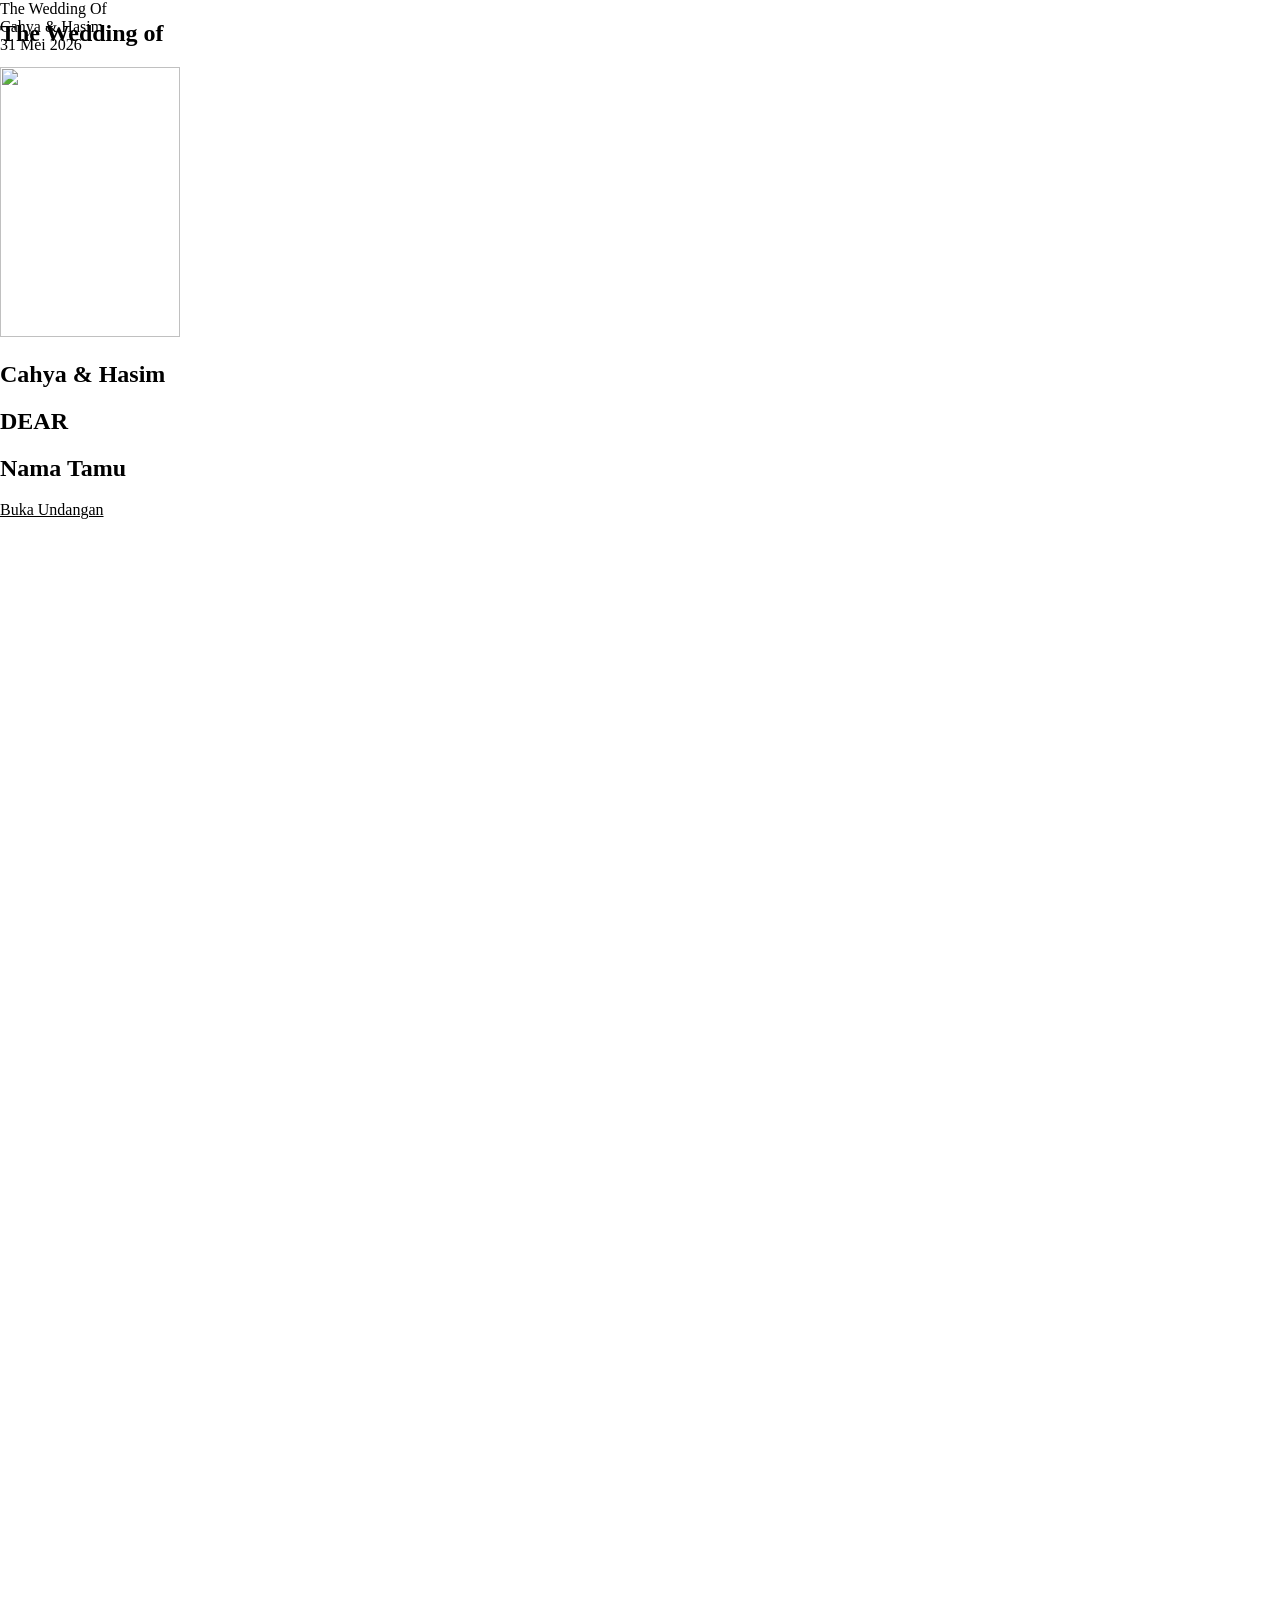
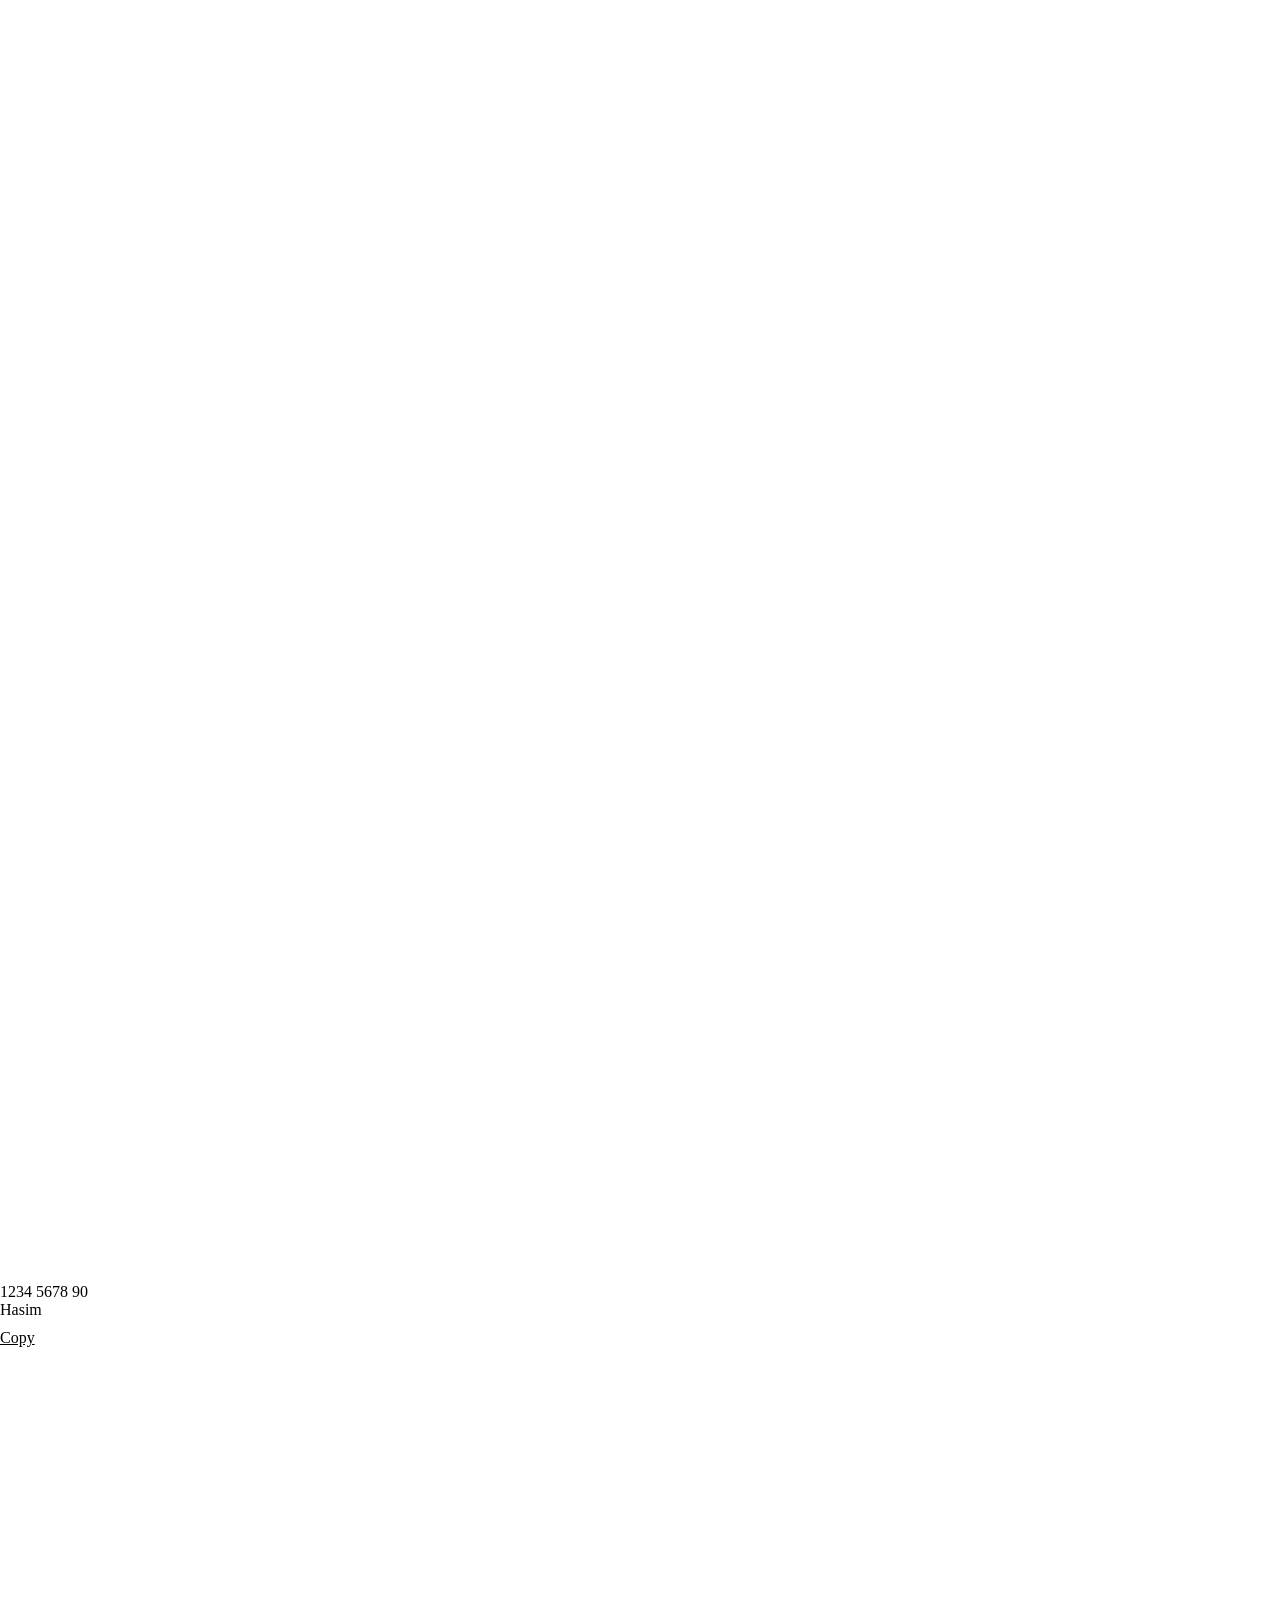
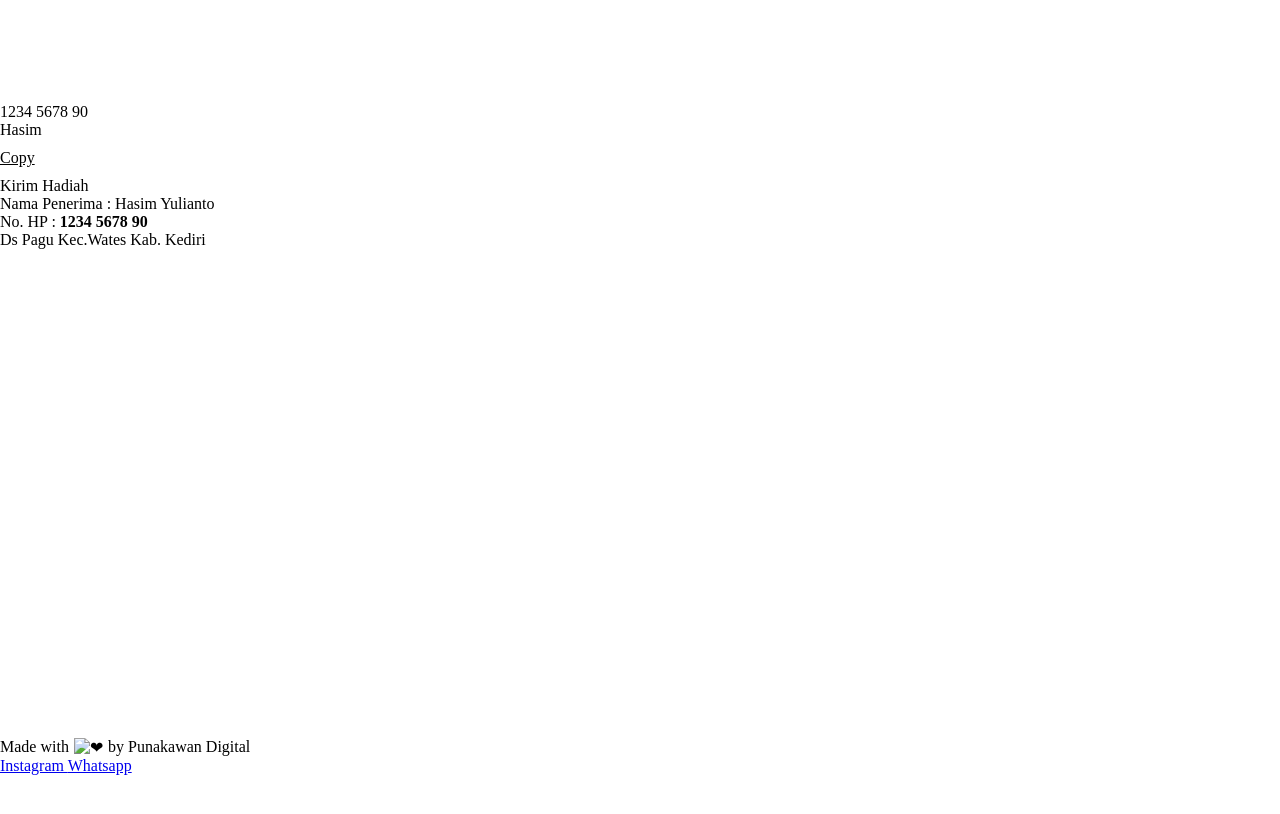
==== index.html @ 665aeb45 "p" ====
<!DOCTYPE html>
<html lang="id">

<head>
	<meta charset="UTF-8">
	<style type="text/css">
		.cui-comment-text img {
			max-width: 100% !important;
		}
	</style>
	<meta name='robots' content='noindex, nofollow' />
	<link rel='dns-prefetch' href='//unpkg.com' />
	<link rel='dns-prefetch' href='//cdnjs.cloudflare.com' />
	<link rel='stylesheet' id='bdt-uikit-css'
		href='https://inv.punakawandigital.id/wp-content/plugins/weddingpress/assets/css/modules/bdt-uikit.css?ver=3.15.1'
		media='all' />
	<link rel='stylesheet' id='ep-helper-css'
		href='https://inv.punakawandigital.id/wp-content/plugins/weddingpress/assets/css/modules/ep-helper.css?ver=3.2.1.1'
		media='all' />
	<style id='wp-emoji-styles-inline-css'>
		img.wp-smiley,
		img.emoji {
			display: inline !important;
			border: none !important;
			box-shadow: none !important;
			height: 1em !important;
			width: 1em !important;
			margin: 0 0.07em !important;
			vertical-align: -0.1em !important;
			background: none !important;
			padding: 0 !important;
		}

		/*# sourceURL=wp-emoji-styles-inline-css */
	</style>
	<link rel='stylesheet' id='uaf_client_css-css'
		href='https://inv.punakawandigital.id/wp-content/uploads/useanyfont/uaf.css?ver=1775488368' media='all' />
	<link rel='stylesheet' id='exad-main-style-css'
		href='https://inv.punakawandigital.id/wp-content/plugins/weddingpress/assets/css/exad-styles.min.css?ver=6.9.4'
		media='all' />
	<link rel='stylesheet' id='cui_style-css'
		href='https://inv.punakawandigital.id/wp-content/plugins/weddingpress/addons/comment-kit2//css/cui_style.css?ver=1.0.0'
		media='screen' />
	<style id='cui_style-inline-css'>
		.cui-wrapper {
			font-size: 14px
		}

		.cui-post-author {
			color: white !important;
			background: #777 !important;
		}

		/*Tombol Kirim*/
		.cui-wrapper.cui-facebook .cui-wrap-form .cui-container-form input[type="submit"],
		/*Tombol Kirim*/
		.cui-wrapper.cui-facebook .cui-wrap-form .cui-container-form input[type="submit"],
		.cui-wrapper.cui-facebook .cui-wrap-form .cui-container-form input[type="button"].cui-form-btn {
			width: 100%;
			font-size: 15px !important;
			margin-left: 0px;
		}

		.cui-wrapper .cui-wrap-form .cui-container-form p.form-submit {
			float: none;
		}

		.cui-wrapper.cui-facebook .cui-wrap-form {
			border-top: none;
		}

		.cui_comment_count_card.cui_card-tidak_hadir {
			background-color: #fdbcbc !important;
			color: #ff0000 !important;
			border: 0 !important;
			border-radius: 8px;
		}

		.cui_comment_count_card.cui_card-hadir {
			background-color: #d9f9d3 !important;
			color: #473025 !important;
			border: 0 !important;
			border-radius: 8px;
		}

		.cui_comment_count_card.cui_card-masih_ragu {
			background-color: #d5d5d5 !important;
			color: #666565 !important;
			border: 0 !important;
			border-radius: 8px;
		}

		.cui-wrapper.cui-facebook ul.cui-container-comments li.cui-item-comment {
			border-bottom: 0px solid #ffffff;
		}

		.cui-wrapper.cui-facebook ul.cui-container-comments {
			border-top: 0px solid #ffffff;
		}

		.cui-wrapper ul.cui-container-comments li.cui-item-comment .cui-comment-avatar img {
			max-width: 28px;
			max-height: 28px;
		}

		.cui-wrapper ul.cui-container-comments li.cui-item-comment .cui-comment-content {
			margin-left: 38px;
		}

		.cui-wrapper ul.cui-container-comments li.cui-item-comment ul .cui-comment-avatar img {
			max-width: 24px;
			max-height: 24px;
		}

		.cui-wrapper ul.cui-container-comments li.cui-item-comment ul ul .cui-comment-avatar img {
			max-width: 21px;
			max-height: 21px;
		}

		.cui_comment_count_card.cui_card-tidak_hadir {
			background-color: #d90a11;
		}

		.cui_comment_count_card.cui_card-hadir {
			background-color: #3D9A62;
		}

		.cui_comment_count_card.cui_card-masih_ragu {
			background-color: #d7a916;
		}

		/*# sourceURL=cui_style-inline-css */
	</style>
	<link rel='stylesheet' id='wdp-icon-css'
		href='https://inv.punakawandigital.id/wp-content/plugins/weddingpress/assets/css/new-icon.min.css?ver=3.2.1.1'
		media='all' />
	<link rel='stylesheet' id='hello-elementor-css'
		href='https://inv.punakawandigital.id/wp-content/themes/hello-elementor/assets/css/reset.css?ver=3.4.7'
		media='all' />
	<link rel='stylesheet' id='hello-elementor-theme-style-css'
		href='https://inv.punakawandigital.id/wp-content/themes/hello-elementor/assets/css/theme.css?ver=3.4.7'
		media='all' />
	<link rel='stylesheet' id='hello-elementor-header-footer-css'
		href='https://inv.punakawandigital.id/wp-content/themes/hello-elementor/assets/css/header-footer.css?ver=3.4.7'
		media='all' />
	<link rel='stylesheet' id='elementor-frontend-css'
		href='https://inv.punakawandigital.id/wp-content/plugins/elementor/assets/css/frontend.min.css?ver=3.33.2'
		media='all' />
	<link rel='stylesheet' id='elementor-post-4-css'
		href='https://inv.punakawandigital.id/wp-content/uploads/elementor/css/post-4.css?ver=1775488394' media='all' />
	<link rel='stylesheet' id='elementor-icons-css'
		href='https://inv.punakawandigital.id/wp-content/plugins/elementor/assets/lib/eicons/css/elementor-icons.min.css?ver=5.44.0'
		media='all' />
	<link rel='stylesheet' id='weddingpress-wdp-css'
		href='https://inv.punakawandigital.id/wp-content/plugins/weddingpress/assets/css/wdp.css?ver=3.2.1.1'
		media='all' />
	<link rel='stylesheet' id='kirim-kit-css'
		href='https://inv.punakawandigital.id/wp-content/plugins/weddingpress/assets/css/guest-book.css?ver=3.2.1.1'
		media='all' />
	<link rel='stylesheet' id='widget-heading-css'
		href='https://inv.punakawandigital.id/wp-content/plugins/elementor/assets/css/widget-heading.min.css?ver=3.33.2'
		media='all' />
	<link rel='stylesheet' id='widget-image-css'
		href='https://inv.punakawandigital.id/wp-content/plugins/elementor/assets/css/widget-image.min.css?ver=3.33.2'
		media='all' />
	<link rel='stylesheet' id='widget-lottie-css'
		href='https://inv.punakawandigital.id/wp-content/plugins/elementor-pro/assets/css/widget-lottie.min.css?ver=3.32.1'
		media='all' />
	<link rel='stylesheet' id='e-animation-fadeInDown-css'
		href='https://inv.punakawandigital.id/wp-content/plugins/elementor/assets/lib/animations/styles/fadeInDown.min.css?ver=3.33.2'
		media='all' />
	<link rel='stylesheet' id='e-animation-zoomIn-css'
		href='https://inv.punakawandigital.id/wp-content/plugins/elementor/assets/lib/animations/styles/zoomIn.min.css?ver=3.33.2'
		media='all' />
	<link rel='stylesheet' id='e-animation-fadeInUp-css'
		href='https://inv.punakawandigital.id/wp-content/plugins/elementor/assets/lib/animations/styles/fadeInUp.min.css?ver=3.33.2'
		media='all' />
	<link rel='stylesheet' id='widget-spacer-css'
		href='https://inv.punakawandigital.id/wp-content/plugins/elementor/assets/css/widget-spacer.min.css?ver=3.33.2'
		media='all' />
	<link rel='stylesheet' id='widget-social-icons-css'
		href='https://inv.punakawandigital.id/wp-content/plugins/elementor/assets/css/widget-social-icons.min.css?ver=3.33.2'
		media='all' />
	<link rel='stylesheet' id='e-apple-webkit-css'
		href='https://inv.punakawandigital.id/wp-content/plugins/elementor/assets/css/conditionals/apple-webkit.min.css?ver=3.33.2'
		media='all' />
	<link rel='stylesheet' id='swiper-css'
		href='https://inv.punakawandigital.id/wp-content/plugins/elementor/assets/lib/swiper/v8/css/swiper.min.css?ver=8.4.5'
		media='all' />
	<link rel='stylesheet' id='e-swiper-css'
		href='https://inv.punakawandigital.id/wp-content/plugins/elementor/assets/css/conditionals/e-swiper.min.css?ver=3.33.2'
		media='all' />
	<link rel='stylesheet' id='widget-gallery-css'
		href='https://inv.punakawandigital.id/wp-content/plugins/elementor-pro/assets/css/widget-gallery.min.css?ver=3.32.1'
		media='all' />
	<link rel='stylesheet' id='elementor-gallery-css'
		href='https://inv.punakawandigital.id/wp-content/plugins/elementor/assets/lib/e-gallery/css/e-gallery.min.css?ver=1.2.0'
		media='all' />
	<link rel='stylesheet' id='e-transitions-css'
		href='https://inv.punakawandigital.id/wp-content/plugins/elementor-pro/assets/css/conditionals/transitions.min.css?ver=3.32.1'
		media='all' />
	<link rel='stylesheet' id='e-animation-shrink-css'
		href='https://inv.punakawandigital.id/wp-content/plugins/elementor/assets/lib/animations/styles/e-animation-shrink.min.css?ver=3.33.2'
		media='all' />
	<link rel='stylesheet' id='e-sticky-css'
		href='https://inv.punakawandigital.id/wp-content/plugins/elementor-pro/assets/css/modules/sticky.min.css?ver=3.32.1'
		media='all' />
	<link rel='stylesheet' id='elementor-post-21373-css'
		href='https://inv.punakawandigital.id/wp-content/uploads/elementor/css/post-21373.css?ver=1775488536'
		media='all' />
	<link rel='stylesheet' id='elementor-gf-local-roboto-css'
		href='https://inv.punakawandigital.id/wp-content/uploads/elementor/google-fonts/css/roboto.css?ver=1745905774'
		media='all' />
	<link rel='stylesheet' id='elementor-gf-local-robotoslab-css'
		href='https://inv.punakawandigital.id/wp-content/uploads/elementor/google-fonts/css/robotoslab.css?ver=1745905777'
		media='all' />
	<link rel='stylesheet' id='elementor-gf-local-quicksand-css'
		href='https://inv.punakawandigital.id/wp-content/uploads/elementor/google-fonts/css/quicksand.css?ver=1745905872'
		media='all' />
	<link rel='stylesheet' id='elementor-gf-local-cormorantgaramond-css'
		href='https://inv.punakawandigital.id/wp-content/uploads/elementor/google-fonts/css/cormorantgaramond.css?ver=1745905805'
		media='all' />
	<link rel='stylesheet' id='elementor-gf-local-poppins-css'
		href='https://inv.punakawandigital.id/wp-content/uploads/elementor/google-fonts/css/poppins.css?ver=1745905814'
		media='all' />
	<link rel='stylesheet' id='elementor-gf-local-jura-css'
		href='https://inv.punakawandigital.id/wp-content/uploads/elementor/google-fonts/css/jura.css?ver=1745905788'
		media='all' />
	<link rel='stylesheet' id='elementor-gf-local-montserrat-css'
		href='https://inv.punakawandigital.id/wp-content/uploads/elementor/google-fonts/css/montserrat.css?ver=1745905793'
		media='all' />
	<link rel='stylesheet' id='elementor-icons-shared-0-css'
		href='https://inv.punakawandigital.id/wp-content/plugins/elementor/assets/lib/font-awesome/css/fontawesome.min.css?ver=5.15.3'
		media='all' />
	<link rel='stylesheet' id='elementor-icons-fa-brands-css'
		href='https://inv.punakawandigital.id/wp-content/plugins/elementor/assets/lib/font-awesome/css/brands.min.css?ver=5.15.3'
		media='all' />
	<link rel='stylesheet' id='elementor-icons-fa-solid-css'
		href='https://inv.punakawandigital.id/wp-content/plugins/elementor/assets/lib/font-awesome/css/solid.min.css?ver=5.15.3'
		media='all' />
	<link rel='stylesheet' id='elementor-icons-fa-regular-css'
		href='https://inv.punakawandigital.id/wp-content/plugins/elementor/assets/lib/font-awesome/css/regular.min.css?ver=5.15.3'
		media='all' />
	<script src="https://inv.punakawandigital.id/wp-includes/js/jquery/jquery.min.js?ver=3.7.1"
		id="jquery-core-js"></script>
	<script src="https://inv.punakawandigital.id/wp-includes/js/jquery/jquery-migrate.min.js?ver=3.4.1"
		id="jquery-migrate-js"></script>
	<link rel="https://api.w.org/" href="https://inv.punakawandigital.id/wp-json/" />
	<link rel="alternate" title="JSON" type="application/json"
		href="https://inv.punakawandigital.id/wp-json/wp/v2/pages/21373" />
	<link rel="EditURI" type="application/rsd+xml" title="RSD" href="https://inv.punakawandigital.id/xmlrpc.php?rsd" />
	<meta name="generator" content="WordPress 6.9.4" />
	<link rel='shortlink' href='https://inv.punakawandigital.id/?p=21373' />
	<meta name="generator"
		content="Elementor 3.33.2; features: additional_custom_breakpoints; settings: css_print_method-external, google_font-enabled, font_display-auto">
	<link href="https://unpkg.com/aos@2.3.1/dist/aos.css" rel="stylesheet">
	<style>
		.e-con.e-parent:nth-of-type(n+4):not(.e-lazyloaded):not(.e-no-lazyload),
		.e-con.e-parent:nth-of-type(n+4):not(.e-lazyloaded):not(.e-no-lazyload) * {
			background-image: none !important;
		}

		@media screen and (max-height: 1024px) {

			.e-con.e-parent:nth-of-type(n+3):not(.e-lazyloaded):not(.e-no-lazyload),
			.e-con.e-parent:nth-of-type(n+3):not(.e-lazyloaded):not(.e-no-lazyload) * {
				background-image: none !important;
			}
		}

		@media screen and (max-height: 640px) {

			.e-con.e-parent:nth-of-type(n+2):not(.e-lazyloaded):not(.e-no-lazyload),
			.e-con.e-parent:nth-of-type(n+2):not(.e-lazyloaded):not(.e-no-lazyload) * {
				background-image: none !important;
			}
		}
	</style>
	<style class='wp-fonts-local'>
		@font-face {
			font-family: anydore;
			font-style: normal;
			font-weight: 400;
			font-display: fallback;
			src: url('https://inv.punakawandigital.id/wp-content/uploads/useanyfont/7407Anydore.woff2') format('woff2');
		}

		@font-face {
			font-family: dearsarah;
			font-style: normal;
			font-weight: 400;
			font-display: fallback;
			src: url('https://inv.punakawandigital.id/wp-content/uploads/useanyfont/1490DearSarah.woff2') format('woff2');
		}

		@font-face {
			font-family: spring-in-may;
			font-style: normal;
			font-weight: 400;
			font-display: fallback;
			src: url('https://inv.punakawandigital.id/wp-content/uploads/useanyfont/2678Spring-in-may.woff2') format('woff2');
		}

		@font-face {
			font-family: dear-sarah;
			font-style: normal;
			font-weight: 400;
			font-display: fallback;
			src: url('https://inv.punakawandigital.id/wp-content/uploads/useanyfont/1435Dear-Sarah.woff2') format('woff2');
		}

		@font-face {
			font-family: coffee-extra;
			font-style: normal;
			font-weight: 400;
			font-display: fallback;
			src: url('https://inv.punakawandigital.id/wp-content/uploads/useanyfont/9281Coffee-Extra.woff2') format('woff2');
		}

		@font-face {
			font-family: autumn;
			font-style: normal;
			font-weight: 400;
			font-display: fallback;
			src: url('https://inv.punakawandigital.id/wp-content/uploads/useanyfont/2546Autumn.woff2') format('woff2');
		}

		@font-face {
			font-family: freestyle;
			font-style: normal;
			font-weight: 400;
			font-display: fallback;
			src: url('https://inv.punakawandigital.id/wp-content/uploads/useanyfont/1847Freestyle.woff2') format('woff2');
		}

		@font-face {
			font-family: rainbow-in-june;
			font-style: normal;
			font-weight: 400;
			font-display: fallback;
			src: url('https://inv.punakawandigital.id/wp-content/uploads/useanyfont/3828Rainbow-in-June.woff2') format('woff2');
		}

		@font-face {
			font-family: strawberrycupcakes;
			font-style: normal;
			font-weight: 400;
			font-display: fallback;
			src: url('https://inv.punakawandigital.id/wp-content/uploads/useanyfont/513StrawberryCupcakes.woff2') format('woff2');
		}

		@font-face {
			font-family: mishka;
			font-style: normal;
			font-weight: 400;
			font-display: fallback;
			src: url('https://inv.punakawandigital.id/wp-content/uploads/useanyfont/7924Mishka.woff2') format('woff2');
		}

		@font-face {
			font-family: coffe-for-breakfast;
			font-style: normal;
			font-weight: 400;
			font-display: fallback;
			src: url('https://inv.punakawandigital.id/wp-content/uploads/useanyfont/2669Coffe-for-breakfast.woff2') format('woff2');
		}

		@font-face {
			font-family: hashiba;
			font-style: normal;
			font-weight: 400;
			font-display: fallback;
			src: url('https://inv.punakawandigital.id/wp-content/uploads/useanyfont/4323Hashiba.woff2') format('woff2');
		}

		@font-face {
			font-family: calvino;
			font-style: normal;
			font-weight: 400;
			font-display: fallback;
			src: url('https://inv.punakawandigital.id/wp-content/uploads/useanyfont/8024Calvino.woff2') format('woff2');
		}

		@font-face {
			font-family: winterbeauty-script;
			font-style: normal;
			font-weight: 400;
			font-display: fallback;
			src: url('https://inv.punakawandigital.id/wp-content/uploads/useanyfont/604Winterbeauty-Script.woff2') format('woff2');
		}

		@font-face {
			font-family: back-to-school;
			font-style: normal;
			font-weight: 400;
			font-display: fallback;
			src: url('https://inv.punakawandigital.id/wp-content/uploads/useanyfont/6655Back-to-School.woff2') format('woff2');
		}

		@font-face {
			font-family: revania;
			font-style: normal;
			font-weight: 400;
			font-display: fallback;
			src: url('https://inv.punakawandigital.id/wp-content/uploads/useanyfont/8713Revania.woff2') format('woff2');
		}

		@font-face {
			font-family: italianno;
			font-style: normal;
			font-weight: 400;
			font-display: fallback;
			src: url('https://inv.punakawandigital.id/wp-content/uploads/useanyfont/4215Italianno.woff2') format('woff2');
		}

		@font-face {
			font-family: traditional-arabic;
			font-style: normal;
			font-weight: 400;
			font-display: fallback;
			src: url('https://inv.punakawandigital.id/wp-content/uploads/useanyfont/8462Traditional-arabic.woff2') format('woff2');
		}

		@font-face {
			font-family: redrains-demo;
			font-style: normal;
			font-weight: 400;
			font-display: fallback;
			src: url('https://inv.punakawandigital.id/wp-content/uploads/useanyfont/2837Redrains-demo.woff2') format('woff2');
		}

		@font-face {
			font-family: black-rotela;
			font-style: normal;
			font-weight: 400;
			font-display: fallback;
			src: url('https://inv.punakawandigital.id/wp-content/uploads/useanyfont/9689Black-Rotela.woff2') format('woff2');
		}

		@font-face {
			font-family: mainstay;
			font-style: normal;
			font-weight: 400;
			font-display: fallback;
			src: url('https://inv.punakawandigital.id/wp-content/uploads/useanyfont/5504Mainstay.woff2') format('woff2');
		}

		@font-face {
			font-family: monoline;
			font-style: normal;
			font-weight: 400;
			font-display: fallback;
			src: url('https://inv.punakawandigital.id/wp-content/uploads/useanyfont/7448Monoline.woff2') format('woff2');
		}

		@font-face {
			font-family: praise;
			font-style: normal;
			font-weight: 400;
			font-display: fallback;
			src: url('https://inv.punakawandigital.id/wp-content/uploads/useanyfont/7012Praise.woff2') format('woff2');
		}

		@font-face {
			font-family: playball;
			font-style: normal;
			font-weight: 400;
			font-display: fallback;
			src: url('https://inv.punakawandigital.id/wp-content/uploads/useanyfont/3194Playball.woff2') format('woff2');
		}

		@font-face {
			font-family: the-californication;
			font-style: normal;
			font-weight: 400;
			font-display: fallback;
			src: url('https://inv.punakawandigital.id/wp-content/uploads/useanyfont/1083The-Californication.woff2') format('woff2');
		}

		@font-face {
			font-family: photograph;
			font-style: normal;
			font-weight: 400;
			font-display: fallback;
			src: url('https://inv.punakawandigital.id/wp-content/uploads/useanyfont/9331Photograph.woff2') format('woff2');
		}

		@font-face {
			font-family: muthiara;
			font-style: normal;
			font-weight: 400;
			font-display: fallback;
			src: url('https://inv.punakawandigital.id/wp-content/uploads/useanyfont/6587Muthiara.woff2') format('woff2');
		}

		@font-face {
			font-family: high_spirited;
			font-style: normal;
			font-weight: 400;
			font-display: fallback;
			src: url('https://inv.punakawandigital.id/wp-content/uploads/useanyfont/8207High_spirited.woff2') format('woff2');
		}

		@font-face {
			font-family: tangerin;
			font-style: normal;
			font-weight: 400;
			font-display: fallback;
			src: url('https://inv.punakawandigital.id/wp-content/uploads/useanyfont/9294Tangerin.woff2') format('woff2');
		}

		@font-face {
			font-family: bernardo;
			font-style: normal;
			font-weight: 400;
			font-display: fallback;
			src: url('https://inv.punakawandigital.id/wp-content/uploads/useanyfont/3318Bernardo.woff2') format('woff2');
		}

		@font-face {
			font-family: grithani;
			font-style: normal;
			font-weight: 400;
			font-display: fallback;
			src: url('https://inv.punakawandigital.id/wp-content/uploads/useanyfont/3157Grithani.woff2') format('woff2');
		}

		@font-face {
			font-family: agencyfb-bold;
			font-style: normal;
			font-weight: 400;
			font-display: fallback;
			src: url('https://inv.punakawandigital.id/wp-content/uploads/useanyfont/5025AgencyFB-Bold.woff2') format('woff2');
		}

		@font-face {
			font-family: cream-cake;
			font-style: normal;
			font-weight: 400;
			font-display: fallback;
			src: url('https://inv.punakawandigital.id/wp-content/uploads/useanyfont/8323Cream-Cake.woff2') format('woff2');
		}

		@font-face {
			font-family: trajan;
			font-style: normal;
			font-weight: 400;
			font-display: fallback;
			src: url('https://inv.punakawandigital.id/wp-content/uploads/useanyfont/2989Trajan.woff2') format('woff2');
		}

		@font-face {
			font-family: monotype-corsiva;
			font-style: normal;
			font-weight: 400;
			font-display: fallback;
			src: url('https://inv.punakawandigital.id/wp-content/uploads/useanyfont/5088Monotype-Corsiva.woff2') format('woff2');
		}

		@font-face {
			font-family: mutiara;
			font-style: normal;
			font-weight: 400;
			font-display: fallback;
			src: url('https://inv.punakawandigital.id/wp-content/uploads/useanyfont/7291Mutiara.woff2') format('woff2');
		}

		@font-face {
			font-family: carolyna-pro-black;
			font-style: normal;
			font-weight: 400;
			font-display: fallback;
			src: url('https://inv.punakawandigital.id/wp-content/uploads/useanyfont/3891Carolyna-Pro-Black.woff2') format('woff2');
		}

		@font-face {
			font-family: belisha;
			font-style: normal;
			font-weight: 400;
			font-display: fallback;
			src: url('https://inv.punakawandigital.id/wp-content/uploads/useanyfont/9015Belisha.woff2') format('woff2');
		}

		@font-face {
			font-family: bohemian;
			font-style: normal;
			font-weight: 400;
			font-display: fallback;
			src: url('https://inv.punakawandigital.id/wp-content/uploads/useanyfont/271Bohemian.woff2') format('woff2');
		}

		@font-face {
			font-family: bodebeck;
			font-style: normal;
			font-weight: 400;
			font-display: fallback;
			src: url('https://inv.punakawandigital.id/wp-content/uploads/useanyfont/2535Bodebeck.woff2') format('woff2');
		}

		@font-face {
			font-family: the-bernardo;
			font-style: normal;
			font-weight: 400;
			font-display: fallback;
			src: url('https://inv.punakawandigital.id/wp-content/uploads/useanyfont/7942The-bernardo.woff2') format('woff2');
		}

		@font-face {
			font-family: vogue;
			font-style: normal;
			font-weight: 400;
			font-display: fallback;
			src: url('https://inv.punakawandigital.id/wp-content/uploads/useanyfont/4389Vogue.woff2') format('woff2');
		}

		@font-face {
			font-family: pinyonscript-regular;
			font-style: normal;
			font-weight: 400;
			font-display: fallback;
			src: url('https://inv.punakawandigital.id/wp-content/uploads/useanyfont/8612PinyonScript-Regular.woff2') format('woff2');
		}

		@font-face {
			font-family: hennypenny;
			font-style: normal;
			font-weight: 400;
			font-display: fallback;
			src: url('https://inv.punakawandigital.id/wp-content/uploads/useanyfont/339HennyPenny.woff2') format('woff2');
		}

		@font-face {
			font-family: sweet-saturday;
			font-style: normal;
			font-weight: 400;
			font-display: fallback;
			src: url('https://inv.punakawandigital.id/wp-content/uploads/useanyfont/5014Sweet-Saturday.woff2') format('woff2');
		}

		@font-face {
			font-family: rumraisin;
			font-style: normal;
			font-weight: 400;
			font-display: fallback;
			src: url('https://inv.punakawandigital.id/wp-content/uploads/useanyfont/9746RumRaisin.woff2') format('woff2');
		}

		@font-face {
			font-family: poorstory;
			font-style: normal;
			font-weight: 400;
			font-display: fallback;
			src: url('https://inv.punakawandigital.id/wp-content/uploads/useanyfont/8630PoorStory.woff2') format('woff2');
		}

		@font-face {
			font-family: matrix;
			font-style: normal;
			font-weight: 400;
			font-display: fallback;
			src: url('https://inv.punakawandigital.id/wp-content/uploads/useanyfont/3365matrix.woff2') format('woff2');
		}

		@font-face {
			font-family: bebas-neue;
			font-style: normal;
			font-weight: 400;
			font-display: fallback;
			src: url('https://inv.punakawandigital.id/wp-content/uploads/useanyfont/9311Bebas-Neue.woff2') format('woff2');
		}

		@font-face {
			font-family: akaya-kanadaka;
			font-style: normal;
			font-weight: 400;
			font-display: fallback;
			src: url('https://inv.punakawandigital.id/wp-content/uploads/useanyfont/5638Akaya-Kanadaka.woff2') format('woff2');
		}

		@font-face {
			font-family: delius-swash-caps;
			font-style: normal;
			font-weight: 400;
			font-display: fallback;
			src: url('https://inv.punakawandigital.id/wp-content/uploads/useanyfont/5359Delius-Swash-Caps.woff2') format('woff2');
		}

		@font-face {
			font-family: chilanka;
			font-style: normal;
			font-weight: 400;
			font-display: fallback;
			src: url('https://inv.punakawandigital.id/wp-content/uploads/useanyfont/5914Chilanka.woff2') format('woff2');
		}

		@font-face {
			font-family: autumn-in-november;
			font-style: normal;
			font-weight: 400;
			font-display: fallback;
			src: url('https://inv.punakawandigital.id/wp-content/uploads/useanyfont/1300Autumn-in-November.woff2') format('woff2');
		}

		@font-face {
			font-family: skranji;
			font-style: normal;
			font-weight: 400;
			font-display: fallback;
			src: url('https://inv.punakawandigital.id/wp-content/uploads/useanyfont/4226Skranji.woff2') format('woff2');
		}

		@font-face {
			font-family: gallerymodern-webfon;
			font-style: normal;
			font-weight: 400;
			font-display: fallback;
			src: url('https://inv.punakawandigital.id/wp-content/uploads/useanyfont/3971gallerymodern-webfon.woff2') format('woff2');
		}

		@font-face {
			font-family: gallerymodern-webfon;
			font-style: normal;
			font-weight: 400;
			font-display: fallback;
			src: url('https://inv.punakawandigital.id/wp-content/uploads/useanyfont/9483gallerymodern-webfon.woff2') format('woff2');
		}

		@font-face {
			font-family: laluxesscript-regula;
			font-style: normal;
			font-weight: 400;
			font-display: fallback;
			src: url('https://inv.punakawandigital.id/wp-content/uploads/useanyfont/2366LaLuxesScript-Regula.woff2') format('woff2');
		}

		@font-face {
			font-family: laluxesscript-regula;
			font-style: normal;
			font-weight: 400;
			font-display: fallback;
			src: url('https://inv.punakawandigital.id/wp-content/uploads/useanyfont/9441LaLuxesScript-Regula.woff2') format('woff2');
		}

		@font-face {
			font-family: oakes-grotesk-regula;
			font-style: normal;
			font-weight: 400;
			font-display: fallback;
			src: url('https://inv.punakawandigital.id/wp-content/uploads/useanyfont/6648Oakes-Grotesk-Regula.woff2') format('woff2');
		}

		@font-face {
			font-family: welcome-ramadhan;
			font-style: normal;
			font-weight: 400;
			font-display: fallback;
			src: url('https://inv.punakawandigital.id/wp-content/uploads/useanyfont/3003welcome-ramadhan.woff2') format('woff2');
		}

		@font-face {
			font-family: aladin;
			font-style: normal;
			font-weight: 400;
			font-display: fallback;
			src: url('https://inv.punakawandigital.id/wp-content/uploads/useanyfont/3952Aladin.woff2') format('woff2');
		}

		@font-face {
			font-family: analogue;
			font-style: normal;
			font-weight: 400;
			font-display: fallback;
			src: url('https://inv.punakawandigital.id/wp-content/uploads/useanyfont/339Analogue.woff2') format('woff2');
		}

		@font-face {
			font-family: analogue;
			font-style: normal;
			font-weight: 400;
			font-display: fallback;
			src: url('https://inv.punakawandigital.id/wp-content/uploads/useanyfont/1261Analogue.woff2') format('woff2');
		}

		@font-face {
			font-family: creattion;
			font-style: normal;
			font-weight: 400;
			font-display: fallback;
			src: url('https://inv.punakawandigital.id/wp-content/uploads/useanyfont/714Creattion.woff2') format('woff2');
		}

		@font-face {
			font-family: creattion;
			font-style: normal;
			font-weight: 400;
			font-display: fallback;
			src: url('https://inv.punakawandigital.id/wp-content/uploads/useanyfont/4013Creattion.woff2') format('woff2');
		}

		@font-face {
			font-family: editors-light;
			font-style: normal;
			font-weight: 400;
			font-display: fallback;
			src: url('https://inv.punakawandigital.id/wp-content/uploads/useanyfont/9404Editors-Light.woff2') format('woff2');
		}

		@font-face {
			font-family: editors-light;
			font-style: normal;
			font-weight: 400;
			font-display: fallback;
			src: url('https://inv.punakawandigital.id/wp-content/uploads/useanyfont/6212Editors-Light.woff2') format('woff2');
		}

		@font-face {
			font-family: power;
			font-style: normal;
			font-weight: 400;
			font-display: fallback;
			src: url('https://inv.punakawandigital.id/wp-content/uploads/useanyfont/7107power.woff2') format('woff2');
		}

		@font-face {
			font-family: power;
			font-style: normal;
			font-weight: 400;
			font-display: fallback;
			src: url('https://inv.punakawandigital.id/wp-content/uploads/useanyfont/4526power.woff2') format('woff2');
		}

		@font-face {
			font-family: maglonyfreeversion;
			font-style: normal;
			font-weight: 400;
			font-display: fallback;
			src: url('https://inv.punakawandigital.id/wp-content/uploads/useanyfont/5509Maglonyfreeversion.woff2') format('woff2');
		}

		@font-face {
			font-family: adinekir;
			font-style: normal;
			font-weight: 400;
			font-display: fallback;
			src: url('https://inv.punakawandigital.id/wp-content/uploads/useanyfont/6796adinekir.woff2') format('woff2');
		}

		@font-face {
			font-family: boheme-floral;
			font-style: normal;
			font-weight: 400;
			font-display: fallback;
			src: url('https://inv.punakawandigital.id/wp-content/uploads/useanyfont/943Boheme-Floral.woff2') format('woff2');
		}

		@font-face {
			font-family: hatolie;
			font-style: normal;
			font-weight: 400;
			font-display: fallback;
			src: url('https://inv.punakawandigital.id/wp-content/uploads/useanyfont/2484Hatolie.woff2') format('woff2');
		}

		@font-face {
			font-family: iskry;
			font-style: normal;
			font-weight: 400;
			font-display: fallback;
			src: url('https://inv.punakawandigital.id/wp-content/uploads/useanyfont/5573iskry.woff2') format('woff2');
		}

		@font-face {
			font-family: dk-plague-master;
			font-style: normal;
			font-weight: 400;
			font-display: fallback;
			src: url('https://inv.punakawandigital.id/wp-content/uploads/useanyfont/6025DK-Plague-Master.woff2') format('woff2');
		}

		@font-face {
			font-family: newyork;
			font-style: normal;
			font-weight: 400;
			font-display: fallback;
			src: url('https://inv.punakawandigital.id/wp-content/uploads/useanyfont/418NewYork.woff2') format('woff2');
		}

		@font-face {
			font-family: vtks-bandoleones;
			font-style: normal;
			font-weight: 400;
			font-display: fallback;
			src: url('https://inv.punakawandigital.id/wp-content/uploads/useanyfont/8398Vtks-Bandoleones.woff2') format('woff2');
		}

		@font-face {
			font-family: collina-regular;
			font-style: normal;
			font-weight: 400;
			font-display: fallback;
			src: url('https://inv.punakawandigital.id/wp-content/uploads/useanyfont/4526Collina-Regular.woff2') format('woff2');
		}

		@font-face {
			font-family: anabele;
			font-style: normal;
			font-weight: 400;
			font-display: fallback;
			src: url('https://inv.punakawandigital.id/wp-content/uploads/useanyfont/5086Anabele.woff2') format('woff2');
		}

		@font-face {
			font-family: walbaumdisplay;
			font-style: normal;
			font-weight: 400;
			font-display: fallback;
			src: url('https://inv.punakawandigital.id/wp-content/uploads/useanyfont/8373WalbaumDisplay.woff2') format('woff2');
		}

		@font-face {
			font-family: alumatica-regular;
			font-style: normal;
			font-weight: 400;
			font-display: fallback;
			src: url('https://inv.punakawandigital.id/wp-content/uploads/useanyfont/1427Alumatica-Regular.woff2') format('woff2');
		}

		@font-face {
			font-family: paris;
			font-style: normal;
			font-weight: 400;
			font-display: fallback;
			src: url('https://inv.punakawandigital.id/wp-content/uploads/useanyfont/1539paris.woff2') format('woff2');
		}

		@font-face {
			font-family: edensor;
			font-style: normal;
			font-weight: 400;
			font-display: fallback;
			src: url('https://inv.punakawandigital.id/wp-content/uploads/useanyfont/310Edensor.woff2') format('woff2');
		}

		@font-face {
			font-family: bon-vivan-regular;
			font-style: normal;
			font-weight: 400;
			font-display: fallback;
			src: url('https://inv.punakawandigital.id/wp-content/uploads/useanyfont/4237bon-vivan-regular.woff2') format('woff2');
		}

		@font-face {
			font-family: edwardian-script;
			font-style: normal;
			font-weight: 400;
			font-display: fallback;
			src: url('https://inv.punakawandigital.id/wp-content/uploads/useanyfont/7592Edwardian-Script.woff2') format('woff2');
		}

		@font-face {
			font-family: roserri;
			font-style: normal;
			font-weight: 400;
			font-display: fallback;
			src: url('https://inv.punakawandigital.id/wp-content/uploads/useanyfont/5588Roserri.woff2') format('woff2');
		}

		@font-face {
			font-family: aphrodite-slim-text;
			font-style: normal;
			font-weight: 400;
			font-display: fallback;
			src: url('https://inv.punakawandigital.id/wp-content/uploads/useanyfont/9462Aphrodite-Slim-Text.woff2') format('woff2');
		}

		@font-face {
			font-family: garlicha;
			font-style: normal;
			font-weight: 400;
			font-display: fallback;
			src: url('https://inv.punakawandigital.id/wp-content/uploads/useanyfont/6616garlicha.woff2') format('woff2');
		}

		@font-face {
			font-family: baskerville-old-face;
			font-style: normal;
			font-weight: 400;
			font-display: fallback;
			src: url('https://inv.punakawandigital.id/wp-content/uploads/useanyfont/4320baskerville-old-face.woff2') format('woff2');
		}

		@font-face {
			font-family: italiana-regular;
			font-style: normal;
			font-weight: 400;
			font-display: fallback;
			src: url('https://inv.punakawandigital.id/wp-content/uploads/useanyfont/5666Italiana-Regular.woff2') format('woff2');
		}

		@font-face {
			font-family: iskry-regular;
			font-style: normal;
			font-weight: 400;
			font-display: fallback;
			src: url('https://inv.punakawandigital.id/wp-content/uploads/useanyfont/4236Iskry-Regular.woff2') format('woff2');
		}

		@font-face {
			font-family: abhaya-libre;
			font-style: normal;
			font-weight: 400;
			font-display: fallback;
			src: url('https://inv.punakawandigital.id/wp-content/uploads/useanyfont/3376Abhaya-Libre.woff2') format('woff2');
		}

		@font-face {
			font-family: sabonltstd-italic;
			font-style: normal;
			font-weight: 400;
			font-display: fallback;
			src: url('https://inv.punakawandigital.id/wp-content/uploads/useanyfont/2819SabonLTStd-Italic.woff2') format('woff2');
		}

		@font-face {
			font-family: saudagar;
			font-style: normal;
			font-weight: 400;
			font-display: fallback;
			src: url('https://inv.punakawandigital.id/wp-content/uploads/useanyfont/9218Saudagar.woff2') format('woff2');
		}

		@font-face {
			font-family: senja-mentari-demo;
			font-style: normal;
			font-weight: 400;
			font-display: fallback;
			src: url('https://inv.punakawandigital.id/wp-content/uploads/useanyfont/3500Senja-Mentari-Demo.woff2') format('woff2');
		}

		@font-face {
			font-family: senja-mentari-demo;
			font-style: normal;
			font-weight: 400;
			font-display: fallback;
			src: url('https://inv.punakawandigital.id/wp-content/uploads/useanyfont/9230Senja-Mentari-Demo.woff2') format('woff2');
		}

		@font-face {
			font-family: senja-mentari-demo;
			font-style: normal;
			font-weight: 400;
			font-display: fallback;
			src: url('https://inv.punakawandigital.id/wp-content/uploads/useanyfont/3651Senja-Mentari-Demo.woff2') format('woff2');
		}

		@font-face {
			font-family: south;
			font-style: normal;
			font-weight: 400;
			font-display: fallback;
			src: url('https://inv.punakawandigital.id/wp-content/uploads/useanyfont/3115South.woff2') format('woff2');
		}

		@font-face {
			font-family: alcantera-serif;
			font-style: normal;
			font-weight: 400;
			font-display: fallback;
			src: url('https://inv.punakawandigital.id/wp-content/uploads/useanyfont/2928Alcantera-Serif.woff2') format('woff2');
		}

		@font-face {
			font-family: aston-script;
			font-style: normal;
			font-weight: 400;
			font-display: fallback;
			src: url('https://inv.punakawandigital.id/wp-content/uploads/useanyfont/3791Aston-Script.woff2') format('woff2');
		}

		@font-face {
			font-family: brown-sugar;
			font-style: normal;
			font-weight: 400;
			font-display: fallback;
			src: url('https://inv.punakawandigital.id/wp-content/uploads/useanyfont/2482Brown-Sugar.woff2') format('woff2');
		}

		@font-face {
			font-family: greatness-regular;
			font-style: normal;
			font-weight: 400;
			font-display: fallback;
			src: url('https://inv.punakawandigital.id/wp-content/uploads/useanyfont/9290Greatness-Regular.woff2') format('woff2');
		}

		@font-face {
			font-family: ivy-mode;
			font-style: normal;
			font-weight: 400;
			font-display: fallback;
			src: url('https://inv.punakawandigital.id/wp-content/uploads/useanyfont/4964Ivy-Mode.woff2') format('woff2');
		}

		@font-face {
			font-family: melindaevania;
			font-style: normal;
			font-weight: 400;
			font-display: fallback;
			src: url('https://inv.punakawandigital.id/wp-content/uploads/useanyfont/4202MelindaEvania.woff2') format('woff2');
		}

		@font-face {
			font-family: romauntgaolines;
			font-style: normal;
			font-weight: 400;
			font-display: fallback;
			src: url('https://inv.punakawandigital.id/wp-content/uploads/useanyfont/326RomauntGaolines.woff2') format('woff2');
		}

		@font-face {
			font-family: san-miguel;
			font-style: normal;
			font-weight: 400;
			font-display: fallback;
			src: url('https://inv.punakawandigital.id/wp-content/uploads/useanyfont/1300San-Miguel.woff2') format('woff2');
		}

		@font-face {
			font-family: bickham-script-pro-r;
			font-style: normal;
			font-weight: 400;
			font-display: fallback;
			src: url('https://inv.punakawandigital.id/wp-content/uploads/useanyfont/65Bickham-Script-Pro-R.woff2') format('woff2');
		}

		@font-face {
			font-family: tangerine;
			font-style: normal;
			font-weight: 400;
			font-display: fallback;
			src: url('https://inv.punakawandigital.id/wp-content/uploads/useanyfont/2129Tangerine.woff2') format('woff2');
		}

		@font-face {
			font-family: rolasansignature;
			font-style: normal;
			font-weight: 400;
			font-display: fallback;
			src: url('https://inv.punakawandigital.id/wp-content/uploads/useanyfont/5876rolasansignature.woff2') format('woff2');
		}

		@font-face {
			font-family: parisienne;
			font-style: normal;
			font-weight: 400;
			font-display: fallback;
			src: url('https://inv.punakawandigital.id/wp-content/uploads/useanyfont/3205Parisienne.woff2') format('woff2');
		}

		@font-face {
			font-family: tempting;
			font-style: normal;
			font-weight: 400;
			font-display: fallback;
			src: url('https://inv.punakawandigital.id/wp-content/uploads/useanyfont/9802Tempting.woff2') format('woff2');
		}

		@font-face {
			font-family: mrgabe-regular;
			font-style: normal;
			font-weight: 400;
			font-display: fallback;
			src: url('https://inv.punakawandigital.id/wp-content/uploads/useanyfont/7704MrGabe-Regular.woff2') format('woff2');
		}

		@font-face {
			font-family: desirable-bursh-text;
			font-style: normal;
			font-weight: 400;
			font-display: fallback;
			src: url('https://inv.punakawandigital.id/wp-content/uploads/useanyfont/7406Desirable-Bursh-Text.woff2') format('woff2');
		}

		@font-face {
			font-family: snellbt;
			font-style: normal;
			font-weight: 400;
			font-display: fallback;
			src: url('https://inv.punakawandigital.id/wp-content/uploads/useanyfont/7055SnellBT.woff2') format('woff2');
		}
	</style>
	<link rel="icon" href="https://inv.punakawandigital.id/wp-content/uploads/2025/03/cropped-PUNAKAWAN-32x32.png"
		sizes="32x32" />
	<link rel="icon" href="https://inv.punakawandigital.id/wp-content/uploads/2025/03/cropped-PUNAKAWAN-192x192.png"
		sizes="192x192" />
	<link rel="apple-touch-icon"
		href="https://inv.punakawandigital.id/wp-content/uploads/2025/03/cropped-PUNAKAWAN-180x180.png" />
	<meta name="msapplication-TileImage"
		content="https://inv.punakawandigital.id/wp-content/uploads/2025/03/cropped-PUNAKAWAN-270x270.png" />
	<style id="wp-custom-css">
		.elementor-button-wrapper {
			margin-top: 10px;
			margin-bottom: 10px;
		}

		p {
			margin-top: 0;
			margin-bottom: 0;
		}
	</style>
	<meta name="viewport" content="width=device-width, initial-scale=1.0, viewport-fit=cover" />
	<style id='global-styles-inline-css'>
		:root {
			--wp--preset--aspect-ratio--square: 1;
			--wp--preset--aspect-ratio--4-3: 4/3;
			--wp--preset--aspect-ratio--3-4: 3/4;
			--wp--preset--aspect-ratio--3-2: 3/2;
			--wp--preset--aspect-ratio--2-3: 2/3;
			--wp--preset--aspect-ratio--16-9: 16/9;
			--wp--preset--aspect-ratio--9-16: 9/16;
			--wp--preset--color--black: #000000;
			--wp--preset--color--cyan-bluish-gray: #abb8c3;
			--wp--preset--color--white: #ffffff;
			--wp--preset--color--pale-pink: #f78da7;
			--wp--preset--color--vivid-red: #cf2e2e;
			--wp--preset--color--luminous-vivid-orange: #ff6900;
			--wp--preset--color--luminous-vivid-amber: #fcb900;
			--wp--preset--color--light-green-cyan: #7bdcb5;
			--wp--preset--color--vivid-green-cyan: #00d084;
			--wp--preset--color--pale-cyan-blue: #8ed1fc;
			--wp--preset--color--vivid-cyan-blue: #0693e3;
			--wp--preset--color--vivid-purple: #9b51e0;
			--wp--preset--gradient--vivid-cyan-blue-to-vivid-purple: linear-gradient(135deg, rgb(6, 147, 227) 0%, rgb(155, 81, 224) 100%);
			--wp--preset--gradient--light-green-cyan-to-vivid-green-cyan: linear-gradient(135deg, rgb(122, 220, 180) 0%, rgb(0, 208, 130) 100%);
			--wp--preset--gradient--luminous-vivid-amber-to-luminous-vivid-orange: linear-gradient(135deg, rgb(252, 185, 0) 0%, rgb(255, 105, 0) 100%);
			--wp--preset--gradient--luminous-vivid-orange-to-vivid-red: linear-gradient(135deg, rgb(255, 105, 0) 0%, rgb(207, 46, 46) 100%);
			--wp--preset--gradient--very-light-gray-to-cyan-bluish-gray: linear-gradient(135deg, rgb(238, 238, 238) 0%, rgb(169, 184, 195) 100%);
			--wp--preset--gradient--cool-to-warm-spectrum: linear-gradient(135deg, rgb(74, 234, 220) 0%, rgb(151, 120, 209) 20%, rgb(207, 42, 186) 40%, rgb(238, 44, 130) 60%, rgb(251, 105, 98) 80%, rgb(254, 248, 76) 100%);
			--wp--preset--gradient--blush-light-purple: linear-gradient(135deg, rgb(255, 206, 236) 0%, rgb(152, 150, 240) 100%);
			--wp--preset--gradient--blush-bordeaux: linear-gradient(135deg, rgb(254, 205, 165) 0%, rgb(254, 45, 45) 50%, rgb(107, 0, 62) 100%);
			--wp--preset--gradient--luminous-dusk: linear-gradient(135deg, rgb(255, 203, 112) 0%, rgb(199, 81, 192) 50%, rgb(65, 88, 208) 100%);
			--wp--preset--gradient--pale-ocean: linear-gradient(135deg, rgb(255, 245, 203) 0%, rgb(182, 227, 212) 50%, rgb(51, 167, 181) 100%);
			--wp--preset--gradient--electric-grass: linear-gradient(135deg, rgb(202, 248, 128) 0%, rgb(113, 206, 126) 100%);
			--wp--preset--gradient--midnight: linear-gradient(135deg, rgb(2, 3, 129) 0%, rgb(40, 116, 252) 100%);
			--wp--preset--font-size--small: 13px;
			--wp--preset--font-size--medium: 20px;
			--wp--preset--font-size--large: 36px;
			--wp--preset--font-size--x-large: 42px;
			--wp--preset--font-family--anydore: anydore;
			--wp--preset--font-family--dearsarah: dearsarah;
			--wp--preset--font-family--spring-in-may: spring-in-may;
			--wp--preset--font-family--dear-sarah: dear-sarah;
			--wp--preset--font-family--coffee-extra: coffee-extra;
			--wp--preset--font-family--autumn: autumn;
			--wp--preset--font-family--freestyle: freestyle;
			--wp--preset--font-family--rainbow-in-june: rainbow-in-june;
			--wp--preset--font-family--strawberrycupcakes: strawberrycupcakes;
			--wp--preset--font-family--mishka: mishka;
			--wp--preset--font-family--coffe-for-breakfast: coffe-for-breakfast;
			--wp--preset--font-family--hashiba: hashiba;
			--wp--preset--font-family--calvino: calvino;
			--wp--preset--font-family--winterbeauty-script: winterbeauty-script;
			--wp--preset--font-family--back-to-school: back-to-school;
			--wp--preset--font-family--revania: revania;
			--wp--preset--font-family--italianno: italianno;
			--wp--preset--font-family--traditional-arabic: traditional-arabic;
			--wp--preset--font-family--redrains-demo: redrains-demo;
			--wp--preset--font-family--black-rotela: black-rotela;
			--wp--preset--font-family--mainstay: mainstay;
			--wp--preset--font-family--monoline: monoline;
			--wp--preset--font-family--praise: praise;
			--wp--preset--font-family--playball: playball;
			--wp--preset--font-family--the-californication: the-californication;
			--wp--preset--font-family--photograph: photograph;
			--wp--preset--font-family--muthiara: muthiara;
			--wp--preset--font-family--high-spirited: high_spirited;
			--wp--preset--font-family--tangerin: tangerin;
			--wp--preset--font-family--bernardo: bernardo;
			--wp--preset--font-family--grithani: grithani;
			--wp--preset--font-family--agencyfb-bold: agencyfb-bold;
			--wp--preset--font-family--cream-cake: cream-cake;
			--wp--preset--font-family--trajan: trajan;
			--wp--preset--font-family--monotype-corsiva: monotype-corsiva;
			--wp--preset--font-family--mutiara: mutiara;
			--wp--preset--font-family--carolyna-pro-black: carolyna-pro-black;
			--wp--preset--font-family--belisha: belisha;
			--wp--preset--font-family--bohemian: bohemian;
			--wp--preset--font-family--bodebeck: bodebeck;
			--wp--preset--font-family--the-bernardo: the-bernardo;
			--wp--preset--font-family--vogue: vogue;
			--wp--preset--font-family--pinyonscript-regular: pinyonscript-regular;
			--wp--preset--font-family--hennypenny: hennypenny;
			--wp--preset--font-family--sweet-saturday: sweet-saturday;
			--wp--preset--font-family--rumraisin: rumraisin;
			--wp--preset--font-family--poorstory: poorstory;
			--wp--preset--font-family--matrix: matrix;
			--wp--preset--font-family--bebas-neue: bebas-neue;
			--wp--preset--font-family--akaya-kanadaka: akaya-kanadaka;
			--wp--preset--font-family--delius-swash-caps: delius-swash-caps;
			--wp--preset--font-family--chilanka: chilanka;
			--wp--preset--font-family--autumn-in-november: autumn-in-november;
			--wp--preset--font-family--skranji: skranji;
			--wp--preset--font-family--gallerymodern-webfon: gallerymodern-webfon;
			--wp--preset--font-family--laluxesscript-regula: laluxesscript-regula;
			--wp--preset--font-family--oakes-grotesk-regula: oakes-grotesk-regula;
			--wp--preset--font-family--welcome-ramadhan: welcome-ramadhan;
			--wp--preset--font-family--aladin: aladin;
			--wp--preset--font-family--analogue: analogue;
			--wp--preset--font-family--creattion: creattion;
			--wp--preset--font-family--editors-light: editors-light;
			--wp--preset--font-family--power: power;
			--wp--preset--font-family--maglonyfreeversion: maglonyfreeversion;
			--wp--preset--font-family--adinekir: adinekir;
			--wp--preset--font-family--boheme-floral: boheme-floral;
			--wp--preset--font-family--hatolie: hatolie;
			--wp--preset--font-family--iskry: iskry;
			--wp--preset--font-family--dk-plague-master: dk-plague-master;
			--wp--preset--font-family--newyork: newyork;
			--wp--preset--font-family--vtks-bandoleones: vtks-bandoleones;
			--wp--preset--font-family--collina-regular: collina-regular;
			--wp--preset--font-family--anabele: anabele;
			--wp--preset--font-family--walbaumdisplay: walbaumdisplay;
			--wp--preset--font-family--alumatica-regular: alumatica-regular;
			--wp--preset--font-family--paris: paris;
			--wp--preset--font-family--edensor: edensor;
			--wp--preset--font-family--bon-vivan-regular: bon-vivan-regular;
			--wp--preset--font-family--edwardian-script: edwardian-script;
			--wp--preset--font-family--roserri: roserri;
			--wp--preset--font-family--aphrodite-slim-text: aphrodite-slim-text;
			--wp--preset--font-family--garlicha: garlicha;
			--wp--preset--font-family--baskerville-old-face: baskerville-old-face;
			--wp--preset--font-family--italiana-regular: italiana-regular;
			--wp--preset--font-family--iskry-regular: iskry-regular;
			--wp--preset--font-family--abhaya-libre: abhaya-libre;
			--wp--preset--font-family--sabonltstd-italic: sabonltstd-italic;
			--wp--preset--font-family--saudagar: saudagar;
			--wp--preset--font-family--senja-mentari-demo: senja-mentari-demo;
			--wp--preset--font-family--south: south;
			--wp--preset--font-family--alcantera-serif: alcantera-serif;
			--wp--preset--font-family--aston-script: aston-script;
			--wp--preset--font-family--brown-sugar: brown-sugar;
			--wp--preset--font-family--greatness-regular: greatness-regular;
			--wp--preset--font-family--ivy-mode: ivy-mode;
			--wp--preset--font-family--melindaevania: melindaevania;
			--wp--preset--font-family--romauntgaolines: romauntgaolines;
			--wp--preset--font-family--san-miguel: san-miguel;
			--wp--preset--font-family--bickham-script-pro-r: bickham-script-pro-r;
			--wp--preset--font-family--tangerine: tangerine;
			--wp--preset--font-family--rolasansignature: rolasansignature;
			--wp--preset--font-family--parisienne: parisienne;
			--wp--preset--font-family--tempting: tempting;
			--wp--preset--font-family--mrgabe-regular: mrgabe-regular;
			--wp--preset--font-family--desirable-bursh-text: desirable-bursh-text;
			--wp--preset--font-family--snellbt: snellbt;
			--wp--preset--spacing--20: 0.44rem;
			--wp--preset--spacing--30: 0.67rem;
			--wp--preset--spacing--40: 1rem;
			--wp--preset--spacing--50: 1.5rem;
			--wp--preset--spacing--60: 2.25rem;
			--wp--preset--spacing--70: 3.38rem;
			--wp--preset--spacing--80: 5.06rem;
			--wp--preset--shadow--natural: 6px 6px 9px rgba(0, 0, 0, 0.2);
			--wp--preset--shadow--deep: 12px 12px 50px rgba(0, 0, 0, 0.4);
			--wp--preset--shadow--sharp: 6px 6px 0px rgba(0, 0, 0, 0.2);
			--wp--preset--shadow--outlined: 6px 6px 0px -3px rgb(255, 255, 255), 6px 6px rgb(0, 0, 0);
			--wp--preset--shadow--crisp: 6px 6px 0px rgb(0, 0, 0);
		}

		:root {
			--wp--style--global--content-size: 800px;
			--wp--style--global--wide-size: 1200px;
		}

		:where(body) {
			margin: 0;
		}

		.wp-site-blocks>.alignleft {
			float: left;
			margin-right: 2em;
		}

		.wp-site-blocks>.alignright {
			float: right;
			margin-left: 2em;
		}

		.wp-site-blocks>.aligncenter {
			justify-content: center;
			margin-left: auto;
			margin-right: auto;
		}

		:where(.wp-site-blocks)>* {
			margin-block-start: 24px;
			margin-block-end: 0;
		}

		:where(.wp-site-blocks)> :first-child {
			margin-block-start: 0;
		}

		:where(.wp-site-blocks)> :last-child {
			margin-block-end: 0;
		}

		:root {
			--wp--style--block-gap: 24px;
		}

		:root :where(.is-layout-flow)> :first-child {
			margin-block-start: 0;
		}

		:root :where(.is-layout-flow)> :last-child {
			margin-block-end: 0;
		}

		:root :where(.is-layout-flow)>* {
			margin-block-start: 24px;
			margin-block-end: 0;
		}

		:root :where(.is-layout-constrained)> :first-child {
			margin-block-start: 0;
		}

		:root :where(.is-layout-constrained)> :last-child {
			margin-block-end: 0;
		}

		:root :where(.is-layout-constrained)>* {
			margin-block-start: 24px;
			margin-block-end: 0;
		}

		:root :where(.is-layout-flex) {
			gap: 24px;
		}

		:root :where(.is-layout-grid) {
			gap: 24px;
		}

		.is-layout-flow>.alignleft {
			float: left;
			margin-inline-start: 0;
			margin-inline-end: 2em;
		}

		.is-layout-flow>.alignright {
			float: right;
			margin-inline-start: 2em;
			margin-inline-end: 0;
		}

		.is-layout-flow>.aligncenter {
			margin-left: auto !important;
			margin-right: auto !important;
		}

		.is-layout-constrained>.alignleft {
			float: left;
			margin-inline-start: 0;
			margin-inline-end: 2em;
		}

		.is-layout-constrained>.alignright {
			float: right;
			margin-inline-start: 2em;
			margin-inline-end: 0;
		}

		.is-layout-constrained>.aligncenter {
			margin-left: auto !important;
			margin-right: auto !important;
		}

		.is-layout-constrained> :where(:not(.alignleft):not(.alignright):not(.alignfull)) {
			max-width: var(--wp--style--global--content-size);
			margin-left: auto !important;
			margin-right: auto !important;
		}

		.is-layout-constrained>.alignwide {
			max-width: var(--wp--style--global--wide-size);
		}

		body .is-layout-flex {
			display: flex;
		}

		.is-layout-flex {
			flex-wrap: wrap;
			align-items: center;
		}

		.is-layout-flex> :is(*, div) {
			margin: 0;
		}

		body .is-layout-grid {
			display: grid;
		}

		.is-layout-grid> :is(*, div) {
			margin: 0;
		}

		body {
			padding-top: 0px;
			padding-right: 0px;
			padding-bottom: 0px;
			padding-left: 0px;
		}

		a:where(:not(.wp-element-button)) {
			text-decoration: underline;
		}

		:root :where(.wp-element-button, .wp-block-button__link) {
			background-color: #32373c;
			border-width: 0;
			color: #fff;
			font-family: inherit;
			font-size: inherit;
			font-style: inherit;
			font-weight: inherit;
			letter-spacing: inherit;
			line-height: inherit;
			padding-top: calc(0.667em + 2px);
			padding-right: calc(1.333em + 2px);
			padding-bottom: calc(0.667em + 2px);
			padding-left: calc(1.333em + 2px);
			text-decoration: none;
			text-transform: inherit;
		}

		.has-black-color {
			color: var(--wp--preset--color--black) !important;
		}

		.has-cyan-bluish-gray-color {
			color: var(--wp--preset--color--cyan-bluish-gray) !important;
		}

		.has-white-color {
			color: var(--wp--preset--color--white) !important;
		}

		.has-pale-pink-color {
			color: var(--wp--preset--color--pale-pink) !important;
		}

		.has-vivid-red-color {
			color: var(--wp--preset--color--vivid-red) !important;
		}

		.has-luminous-vivid-orange-color {
			color: var(--wp--preset--color--luminous-vivid-orange) !important;
		}

		.has-luminous-vivid-amber-color {
			color: var(--wp--preset--color--luminous-vivid-amber) !important;
		}

		.has-light-green-cyan-color {
			color: var(--wp--preset--color--light-green-cyan) !important;
		}

		.has-vivid-green-cyan-color {
			color: var(--wp--preset--color--vivid-green-cyan) !important;
		}

		.has-pale-cyan-blue-color {
			color: var(--wp--preset--color--pale-cyan-blue) !important;
		}

		.has-vivid-cyan-blue-color {
			color: var(--wp--preset--color--vivid-cyan-blue) !important;
		}

		.has-vivid-purple-color {
			color: var(--wp--preset--color--vivid-purple) !important;
		}

		.has-black-background-color {
			background-color: var(--wp--preset--color--black) !important;
		}

		.has-cyan-bluish-gray-background-color {
			background-color: var(--wp--preset--color--cyan-bluish-gray) !important;
		}

		.has-white-background-color {
			background-color: var(--wp--preset--color--white) !important;
		}

		.has-pale-pink-background-color {
			background-color: var(--wp--preset--color--pale-pink) !important;
		}

		.has-vivid-red-background-color {
			background-color: var(--wp--preset--color--vivid-red) !important;
		}

		.has-luminous-vivid-orange-background-color {
			background-color: var(--wp--preset--color--luminous-vivid-orange) !important;
		}

		.has-luminous-vivid-amber-background-color {
			background-color: var(--wp--preset--color--luminous-vivid-amber) !important;
		}

		.has-light-green-cyan-background-color {
			background-color: var(--wp--preset--color--light-green-cyan) !important;
		}

		.has-vivid-green-cyan-background-color {
			background-color: var(--wp--preset--color--vivid-green-cyan) !important;
		}

		.has-pale-cyan-blue-background-color {
			background-color: var(--wp--preset--color--pale-cyan-blue) !important;
		}

		.has-vivid-cyan-blue-background-color {
			background-color: var(--wp--preset--color--vivid-cyan-blue) !important;
		}

		.has-vivid-purple-background-color {
			background-color: var(--wp--preset--color--vivid-purple) !important;
		}

		.has-black-border-color {
			border-color: var(--wp--preset--color--black) !important;
		}

		.has-cyan-bluish-gray-border-color {
			border-color: var(--wp--preset--color--cyan-bluish-gray) !important;
		}

		.has-white-border-color {
			border-color: var(--wp--preset--color--white) !important;
		}

		.has-pale-pink-border-color {
			border-color: var(--wp--preset--color--pale-pink) !important;
		}

		.has-vivid-red-border-color {
			border-color: var(--wp--preset--color--vivid-red) !important;
		}

		.has-luminous-vivid-orange-border-color {
			border-color: var(--wp--preset--color--luminous-vivid-orange) !important;
		}

		.has-luminous-vivid-amber-border-color {
			border-color: var(--wp--preset--color--luminous-vivid-amber) !important;
		}

		.has-light-green-cyan-border-color {
			border-color: var(--wp--preset--color--light-green-cyan) !important;
		}

		.has-vivid-green-cyan-border-color {
			border-color: var(--wp--preset--color--vivid-green-cyan) !important;
		}

		.has-pale-cyan-blue-border-color {
			border-color: var(--wp--preset--color--pale-cyan-blue) !important;
		}

		.has-vivid-cyan-blue-border-color {
			border-color: var(--wp--preset--color--vivid-cyan-blue) !important;
		}

		.has-vivid-purple-border-color {
			border-color: var(--wp--preset--color--vivid-purple) !important;
		}

		.has-vivid-cyan-blue-to-vivid-purple-gradient-background {
			background: var(--wp--preset--gradient--vivid-cyan-blue-to-vivid-purple) !important;
		}

		.has-light-green-cyan-to-vivid-green-cyan-gradient-background {
			background: var(--wp--preset--gradient--light-green-cyan-to-vivid-green-cyan) !important;
		}

		.has-luminous-vivid-amber-to-luminous-vivid-orange-gradient-background {
			background: var(--wp--preset--gradient--luminous-vivid-amber-to-luminous-vivid-orange) !important;
		}

		.has-luminous-vivid-orange-to-vivid-red-gradient-background {
			background: var(--wp--preset--gradient--luminous-vivid-orange-to-vivid-red) !important;
		}

		.has-very-light-gray-to-cyan-bluish-gray-gradient-background {
			background: var(--wp--preset--gradient--very-light-gray-to-cyan-bluish-gray) !important;
		}

		.has-cool-to-warm-spectrum-gradient-background {
			background: var(--wp--preset--gradient--cool-to-warm-spectrum) !important;
		}

		.has-blush-light-purple-gradient-background {
			background: var(--wp--preset--gradient--blush-light-purple) !important;
		}

		.has-blush-bordeaux-gradient-background {
			background: var(--wp--preset--gradient--blush-bordeaux) !important;
		}

		.has-luminous-dusk-gradient-background {
			background: var(--wp--preset--gradient--luminous-dusk) !important;
		}

		.has-pale-ocean-gradient-background {
			background: var(--wp--preset--gradient--pale-ocean) !important;
		}

		.has-electric-grass-gradient-background {
			background: var(--wp--preset--gradient--electric-grass) !important;
		}

		.has-midnight-gradient-background {
			background: var(--wp--preset--gradient--midnight) !important;
		}

		.has-small-font-size {
			font-size: var(--wp--preset--font-size--small) !important;
		}

		.has-medium-font-size {
			font-size: var(--wp--preset--font-size--medium) !important;
		}

		.has-large-font-size {
			font-size: var(--wp--preset--font-size--large) !important;
		}

		.has-x-large-font-size {
			font-size: var(--wp--preset--font-size--x-large) !important;
		}

		.has-anydore-font-family {
			font-family: var(--wp--preset--font-family--anydore) !important;
		}

		.has-dearsarah-font-family {
			font-family: var(--wp--preset--font-family--dearsarah) !important;
		}

		.has-spring-in-may-font-family {
			font-family: var(--wp--preset--font-family--spring-in-may) !important;
		}

		.has-dear-sarah-font-family {
			font-family: var(--wp--preset--font-family--dear-sarah) !important;
		}

		.has-coffee-extra-font-family {
			font-family: var(--wp--preset--font-family--coffee-extra) !important;
		}

		.has-autumn-font-family {
			font-family: var(--wp--preset--font-family--autumn) !important;
		}

		.has-freestyle-font-family {
			font-family: var(--wp--preset--font-family--freestyle) !important;
		}

		.has-rainbow-in-june-font-family {
			font-family: var(--wp--preset--font-family--rainbow-in-june) !important;
		}

		.has-strawberrycupcakes-font-family {
			font-family: var(--wp--preset--font-family--strawberrycupcakes) !important;
		}

		.has-mishka-font-family {
			font-family: var(--wp--preset--font-family--mishka) !important;
		}

		.has-coffe-for-breakfast-font-family {
			font-family: var(--wp--preset--font-family--coffe-for-breakfast) !important;
		}

		.has-hashiba-font-family {
			font-family: var(--wp--preset--font-family--hashiba) !important;
		}

		.has-calvino-font-family {
			font-family: var(--wp--preset--font-family--calvino) !important;
		}

		.has-winterbeauty-script-font-family {
			font-family: var(--wp--preset--font-family--winterbeauty-script) !important;
		}

		.has-back-to-school-font-family {
			font-family: var(--wp--preset--font-family--back-to-school) !important;
		}

		.has-revania-font-family {
			font-family: var(--wp--preset--font-family--revania) !important;
		}

		.has-italianno-font-family {
			font-family: var(--wp--preset--font-family--italianno) !important;
		}

		.has-traditional-arabic-font-family {
			font-family: var(--wp--preset--font-family--traditional-arabic) !important;
		}

		.has-redrains-demo-font-family {
			font-family: var(--wp--preset--font-family--redrains-demo) !important;
		}

		.has-black-rotela-font-family {
			font-family: var(--wp--preset--font-family--black-rotela) !important;
		}

		.has-mainstay-font-family {
			font-family: var(--wp--preset--font-family--mainstay) !important;
		}

		.has-monoline-font-family {
			font-family: var(--wp--preset--font-family--monoline) !important;
		}

		.has-praise-font-family {
			font-family: var(--wp--preset--font-family--praise) !important;
		}

		.has-playball-font-family {
			font-family: var(--wp--preset--font-family--playball) !important;
		}

		.has-the-californication-font-family {
			font-family: var(--wp--preset--font-family--the-californication) !important;
		}

		.has-photograph-font-family {
			font-family: var(--wp--preset--font-family--photograph) !important;
		}

		.has-muthiara-font-family {
			font-family: var(--wp--preset--font-family--muthiara) !important;
		}

		.has-high-spirited-font-family {
			font-family: var(--wp--preset--font-family--high-spirited) !important;
		}

		.has-tangerin-font-family {
			font-family: var(--wp--preset--font-family--tangerin) !important;
		}

		.has-bernardo-font-family {
			font-family: var(--wp--preset--font-family--bernardo) !important;
		}

		.has-grithani-font-family {
			font-family: var(--wp--preset--font-family--grithani) !important;
		}

		.has-agencyfb-bold-font-family {
			font-family: var(--wp--preset--font-family--agencyfb-bold) !important;
		}

		.has-cream-cake-font-family {
			font-family: var(--wp--preset--font-family--cream-cake) !important;
		}

		.has-trajan-font-family {
			font-family: var(--wp--preset--font-family--trajan) !important;
		}

		.has-monotype-corsiva-font-family {
			font-family: var(--wp--preset--font-family--monotype-corsiva) !important;
		}

		.has-mutiara-font-family {
			font-family: var(--wp--preset--font-family--mutiara) !important;
		}

		.has-carolyna-pro-black-font-family {
			font-family: var(--wp--preset--font-family--carolyna-pro-black) !important;
		}

		.has-belisha-font-family {
			font-family: var(--wp--preset--font-family--belisha) !important;
		}

		.has-bohemian-font-family {
			font-family: var(--wp--preset--font-family--bohemian) !important;
		}

		.has-bodebeck-font-family {
			font-family: var(--wp--preset--font-family--bodebeck) !important;
		}

		.has-the-bernardo-font-family {
			font-family: var(--wp--preset--font-family--the-bernardo) !important;
		}

		.has-vogue-font-family {
			font-family: var(--wp--preset--font-family--vogue) !important;
		}

		.has-pinyonscript-regular-font-family {
			font-family: var(--wp--preset--font-family--pinyonscript-regular) !important;
		}

		.has-hennypenny-font-family {
			font-family: var(--wp--preset--font-family--hennypenny) !important;
		}

		.has-sweet-saturday-font-family {
			font-family: var(--wp--preset--font-family--sweet-saturday) !important;
		}

		.has-rumraisin-font-family {
			font-family: var(--wp--preset--font-family--rumraisin) !important;
		}

		.has-poorstory-font-family {
			font-family: var(--wp--preset--font-family--poorstory) !important;
		}

		.has-matrix-font-family {
			font-family: var(--wp--preset--font-family--matrix) !important;
		}

		.has-bebas-neue-font-family {
			font-family: var(--wp--preset--font-family--bebas-neue) !important;
		}

		.has-akaya-kanadaka-font-family {
			font-family: var(--wp--preset--font-family--akaya-kanadaka) !important;
		}

		.has-delius-swash-caps-font-family {
			font-family: var(--wp--preset--font-family--delius-swash-caps) !important;
		}

		.has-chilanka-font-family {
			font-family: var(--wp--preset--font-family--chilanka) !important;
		}

		.has-autumn-in-november-font-family {
			font-family: var(--wp--preset--font-family--autumn-in-november) !important;
		}

		.has-skranji-font-family {
			font-family: var(--wp--preset--font-family--skranji) !important;
		}

		.has-gallerymodern-webfon-font-family {
			font-family: var(--wp--preset--font-family--gallerymodern-webfon) !important;
		}

		.has-laluxesscript-regula-font-family {
			font-family: var(--wp--preset--font-family--laluxesscript-regula) !important;
		}

		.has-oakes-grotesk-regula-font-family {
			font-family: var(--wp--preset--font-family--oakes-grotesk-regula) !important;
		}

		.has-welcome-ramadhan-font-family {
			font-family: var(--wp--preset--font-family--welcome-ramadhan) !important;
		}

		.has-aladin-font-family {
			font-family: var(--wp--preset--font-family--aladin) !important;
		}

		.has-analogue-font-family {
			font-family: var(--wp--preset--font-family--analogue) !important;
		}

		.has-creattion-font-family {
			font-family: var(--wp--preset--font-family--creattion) !important;
		}

		.has-editors-light-font-family {
			font-family: var(--wp--preset--font-family--editors-light) !important;
		}

		.has-power-font-family {
			font-family: var(--wp--preset--font-family--power) !important;
		}

		.has-maglonyfreeversion-font-family {
			font-family: var(--wp--preset--font-family--maglonyfreeversion) !important;
		}

		.has-adinekir-font-family {
			font-family: var(--wp--preset--font-family--adinekir) !important;
		}

		.has-boheme-floral-font-family {
			font-family: var(--wp--preset--font-family--boheme-floral) !important;
		}

		.has-hatolie-font-family {
			font-family: var(--wp--preset--font-family--hatolie) !important;
		}

		.has-iskry-font-family {
			font-family: var(--wp--preset--font-family--iskry) !important;
		}

		.has-dk-plague-master-font-family {
			font-family: var(--wp--preset--font-family--dk-plague-master) !important;
		}

		.has-newyork-font-family {
			font-family: var(--wp--preset--font-family--newyork) !important;
		}

		.has-vtks-bandoleones-font-family {
			font-family: var(--wp--preset--font-family--vtks-bandoleones) !important;
		}

		.has-collina-regular-font-family {
			font-family: var(--wp--preset--font-family--collina-regular) !important;
		}

		.has-anabele-font-family {
			font-family: var(--wp--preset--font-family--anabele) !important;
		}

		.has-walbaumdisplay-font-family {
			font-family: var(--wp--preset--font-family--walbaumdisplay) !important;
		}

		.has-alumatica-regular-font-family {
			font-family: var(--wp--preset--font-family--alumatica-regular) !important;
		}

		.has-paris-font-family {
			font-family: var(--wp--preset--font-family--paris) !important;
		}

		.has-edensor-font-family {
			font-family: var(--wp--preset--font-family--edensor) !important;
		}

		.has-bon-vivan-regular-font-family {
			font-family: var(--wp--preset--font-family--bon-vivan-regular) !important;
		}

		.has-edwardian-script-font-family {
			font-family: var(--wp--preset--font-family--edwardian-script) !important;
		}

		.has-roserri-font-family {
			font-family: var(--wp--preset--font-family--roserri) !important;
		}

		.has-aphrodite-slim-text-font-family {
			font-family: var(--wp--preset--font-family--aphrodite-slim-text) !important;
		}

		.has-garlicha-font-family {
			font-family: var(--wp--preset--font-family--garlicha) !important;
		}

		.has-baskerville-old-face-font-family {
			font-family: var(--wp--preset--font-family--baskerville-old-face) !important;
		}

		.has-italiana-regular-font-family {
			font-family: var(--wp--preset--font-family--italiana-regular) !important;
		}

		.has-iskry-regular-font-family {
			font-family: var(--wp--preset--font-family--iskry-regular) !important;
		}

		.has-abhaya-libre-font-family {
			font-family: var(--wp--preset--font-family--abhaya-libre) !important;
		}

		.has-sabonltstd-italic-font-family {
			font-family: var(--wp--preset--font-family--sabonltstd-italic) !important;
		}

		.has-saudagar-font-family {
			font-family: var(--wp--preset--font-family--saudagar) !important;
		}

		.has-senja-mentari-demo-font-family {
			font-family: var(--wp--preset--font-family--senja-mentari-demo) !important;
		}

		.has-south-font-family {
			font-family: var(--wp--preset--font-family--south) !important;
		}

		.has-alcantera-serif-font-family {
			font-family: var(--wp--preset--font-family--alcantera-serif) !important;
		}

		.has-aston-script-font-family {
			font-family: var(--wp--preset--font-family--aston-script) !important;
		}

		.has-brown-sugar-font-family {
			font-family: var(--wp--preset--font-family--brown-sugar) !important;
		}

		.has-greatness-regular-font-family {
			font-family: var(--wp--preset--font-family--greatness-regular) !important;
		}

		.has-ivy-mode-font-family {
			font-family: var(--wp--preset--font-family--ivy-mode) !important;
		}

		.has-melindaevania-font-family {
			font-family: var(--wp--preset--font-family--melindaevania) !important;
		}

		.has-romauntgaolines-font-family {
			font-family: var(--wp--preset--font-family--romauntgaolines) !important;
		}

		.has-san-miguel-font-family {
			font-family: var(--wp--preset--font-family--san-miguel) !important;
		}

		.has-bickham-script-pro-r-font-family {
			font-family: var(--wp--preset--font-family--bickham-script-pro-r) !important;
		}

		.has-tangerine-font-family {
			font-family: var(--wp--preset--font-family--tangerine) !important;
		}

		.has-rolasansignature-font-family {
			font-family: var(--wp--preset--font-family--rolasansignature) !important;
		}

		.has-parisienne-font-family {
			font-family: var(--wp--preset--font-family--parisienne) !important;
		}

		.has-tempting-font-family {
			font-family: var(--wp--preset--font-family--tempting) !important;
		}

		.has-mrgabe-regular-font-family {
			font-family: var(--wp--preset--font-family--mrgabe-regular) !important;
		}

		.has-desirable-bursh-text-font-family {
			font-family: var(--wp--preset--font-family--desirable-bursh-text) !important;
		}

		.has-snellbt-font-family {
			font-family: var(--wp--preset--font-family--snellbt) !important;
		}

		/*# sourceURL=global-styles-inline-css */
	</style>

</head>

<body
	class="wp-singular page-template-default page page-id-21373 wp-custom-logo wp-embed-responsive wp-theme-hello-elementor hello-elementor-default elementor-default elementor-template-canvas elementor-kit-4 elementor-page elementor-page-21373">
	<meta name="viewport" content="width=device-width, initial-scale=1, maximum-scale=1">
	<style>
		body {
			touch-action: pan-x pan-y;
		}
	</style>
	<style>
		.acara img {
			width: 100%;
			/* Full width by default for responsiveness */
			height: auto;
			/* Maintains aspect ratio */
			object-fit: cover;
			/* Ensures the image covers the entire space */
			object-position: top center;
			/* Positions the image at the top center */
			image-rendering: high-quality;
			/* Maintains high resolution */
			-webkit-transform: scale(1.0);
			/* Preserves sharpness in WebKit browsers */
			transform: scale(1.0);
			/* Ensures correct scaling */
		}

		.profil img {
			width: 180px;
			height: 270px;
			object-fit: cover;
			object-position: top center;
			image-rendering: high-quality;
			-webkit-transform: scale(1.0);
			transform: scale(1.0);
		}

		.acara2 img {
			width: 220px;
			height: 320px;
			object-fit: cover;
			/* Ensures the image covers the entire space */
			object-position: top center;
			/* Positions the image at the top center */
			image-rendering: high-quality;
			/* Maintains high resolution */
			-webkit-transform: scale(1.0);
			/* Preserves sharpness in WebKit browsers */
			transform: scale(1.0);
			/* Ensures correct scaling */
		}

		.roll img {
			width: 250px;
			height: 250px;
			object-fit: cover;
			/* Ensures the image covers the entire space */
			object-position: top center;
			/* Positions the image at the top center */
			image-rendering: high-quality;
			/* Maintains high resolution */
			-webkit-transform: scale(1.0);
			/* Preserves sharpness in WebKit browsers */
			transform: scale(1.0);
			/* Ensures correct scaling */
		}
	</style>
	<meta name="viewport"
		content="width=device-width, initial-scale=1.0, viewport-fit=cover maximum-scale=1.0, user-scalable=no">
	<meta name="format-detection" content="telephone=no">
	<style>
		.elementor-button-wrapper {
			margin-top: 10px;
			margin-bottom: 10px;
		}

		p {
			margin-top: 0;
			margin-bottom: 0;
		}

		.elementor-widget-weddingpress-copy-text {
			margin: 10px 0px 0px 0px !important;
		}
	</style>
	<div data-elementor-type="wp-page" data-elementor-id="21373" class="elementor elementor-21373"
		data-elementor-post-type="page">
		<div class="elementor-element elementor-element-234fd193 e-con-full e-flex e-con e-parent" data-id="234fd193"
			data-element_type="container" id="sec">
			<div class="elementor-element elementor-element-77c74e4a e-con-full e-flex e-con e-child" data-id="77c74e4a"
				data-element_type="container" id="kolom"
				data-settings="{&quot;background_background&quot;:&quot;classic&quot;}">
				<div class="elementor-element elementor-element-3ed02850 af slide-down elementor-widget elementor-widget-heading"
					data-id="3ed02850" data-element_type="widget" data-widget_type="heading.default">
					<div class="elementor-widget-container">
						<h2 class="elementor-heading-title elementor-size-default">The Wedding of</h2>
					</div>
				</div>
				<div class="elementor-element elementor-element-46049ccf profil af zoom-out elementor-widget elementor-widget-image"
					data-id="46049ccf" data-element_type="widget" data-widget_type="image.default">
					<div class="elementor-widget-container">
						<img fetchpriority="high" decoding="async" width="1000" height="1283"
							src="https://hasim-cahya.vercel.app/src/assets/images/couple.png"
							class="attachment-full size-full wp-image-29337" alt=""
							srcset="https://hasim-cahya.vercel.app/src/assets/images/couple.png 1000w, https://hasim-cahya.vercel.app/src/assets/images/couple.png
  234w, https://hasim-cahya.vercel.app/src/assets/images/couple.png
 798w, https://hasim-cahya.vercel.app/src/assets/images/couple.png
768w"
							sizes="(max-width: 1000px) 100vw, 1000px" />
					</div>
				</div>
				<div class="elementor-element elementor-element-542845a8 af slide-up elementor-widget elementor-widget-heading"
					data-id="542845a8" data-element_type="widget" data-widget_type="heading.default">
					<div class="elementor-widget-container">
						<h2 class="elementor-heading-title elementor-size-default">Cahya &amp; Hasim </h2>
					</div>
				</div>
				<div class="elementor-element elementor-element-6a962e29 af slide-up elementor-widget elementor-widget-heading"
					data-id="6a962e29" data-element_type="widget" data-widget_type="heading.default">
					<div class="elementor-widget-container">
						<h2 class="elementor-heading-title elementor-size-default">DEAR</h2>
					</div>
				</div>
				<div class="elementor-element elementor-element-31a5037e af slide-up elementor-widget elementor-widget-heading"
					data-id="31a5037e" data-element_type="widget" data-widget_type="heading.default">
					<div class="elementor-widget-container">
						<h2 class="elementor-heading-title elementor-size-default">Nama Tamu</h2>
					</div>
				</div>
				<div class="elementor-element elementor-element-8bace40 elementor-align-center af slide-up elementor-widget elementor-widget-button"
					data-id="8bace40" data-element_type="widget" id="open" data-widget_type="button.default">
					<div class="elementor-widget-container">
						<div class="elementor-button-wrapper">
							<a class="elementor-button elementor-size-sm" role="button">
								<span class="elementor-button-content-wrapper">
									<span class="elementor-button-text">Buka Undangan</span>
								</span>
							</a>
						</div>
					</div>
				</div>
				<div class="elementor-element elementor-element-35b6a5cc elementor-absolute elementor-align-center elementor-widget elementor-widget-lottie"
					data-id="35b6a5cc" data-element_type="widget"
					data-settings="{&quot;source_json&quot;:{&quot;url&quot;:&quot;https:\/\/inv.punakawandigital.id\/wp-content\/uploads\/2025\/04\/bird-hitam.json&quot;,&quot;id&quot;:29338,&quot;size&quot;:&quot;&quot;},&quot;loop&quot;:&quot;yes&quot;,&quot;_position&quot;:&quot;absolute&quot;,&quot;source&quot;:&quot;media_file&quot;,&quot;caption_source&quot;:&quot;none&quot;,&quot;link_to&quot;:&quot;none&quot;,&quot;trigger&quot;:&quot;arriving_to_viewport&quot;,&quot;viewport&quot;:{&quot;unit&quot;:&quot;%&quot;,&quot;size&quot;:&quot;&quot;,&quot;sizes&quot;:{&quot;start&quot;:0,&quot;end&quot;:100}},&quot;play_speed&quot;:{&quot;unit&quot;:&quot;px&quot;,&quot;size&quot;:1,&quot;sizes&quot;:[]},&quot;start_point&quot;:{&quot;unit&quot;:&quot;%&quot;,&quot;size&quot;:0,&quot;sizes&quot;:[]},&quot;end_point&quot;:{&quot;unit&quot;:&quot;%&quot;,&quot;size&quot;:100,&quot;sizes&quot;:[]},&quot;renderer&quot;:&quot;svg&quot;}"
					data-widget_type="lottie.default">
					<div class="elementor-widget-container">
						<div class="e-lottie__container">
							<div class="e-lottie__animation"></div>
						</div>
					</div>
				</div>
			</div>
		</div>
		<div class="elementor-element elementor-element-498eb8d e-con-full e-flex e-con e-parent" data-id="498eb8d"
			data-element_type="container">
			<div class="elementor-element elementor-element-74d6f936 e-con-full elementor-hidden-tablet elementor-hidden-mobile e-flex e-con e-child"
				data-id="74d6f936" data-element_type="container" 
				data-settings="{&quot;background_background&quot;:&quot;classic&quot;}">
				<div class="elementor-element elementor-element-d0b8c0 af slide-up elementor-widget elementor-widget-heading"
					data-id="d0b8c0" data-element_type="widget" data-widget_type="heading.default">
					<div class="elementor-widget-container">
						<p class="elementor-heading-title elementor-size-default">The Wedding Of</p>
					</div>
				</div>
				<div class="elementor-element elementor-element-52ac81e6 af slide-up elementor-widget elementor-widget-heading"
					data-id="52ac81e6" data-element_type="widget" data-widget_type="heading.default">
					<div class="elementor-widget-container">
						<p class="elementor-heading-title elementor-size-default">Cahya &amp; Hasim</p>
					</div>
				</div>
				<div class="elementor-element elementor-element-7d523423 af slide-up elementor-widget elementor-widget-heading"
					data-id="7d523423" data-element_type="widget" data-widget_type="heading.default">
					<div class="elementor-widget-container">
						<p class="elementor-heading-title elementor-size-default">31 Mei 2026</p>
					</div>
				</div>
			</div>
			<div class="elementor-element elementor-element-6e3ddc8 e-con-full e-flex e-con e-child" data-id="6e3ddc8"
				data-element_type="container">
				<div class="elementor-element elementor-element-6b8d320b e-con-full slideAwal e-flex e-con e-child"
					data-id="6b8d320b" data-element_type="container"
					data-settings="{&quot;background_background&quot;:&quot;video&quot;,&quot;background_video_link&quot;:&quot;https:\/\/inv.wekita.id\/wp-content\/uploads\/2025\/03\/VINT01-MOTION-COMP-PII.mp4&quot;,&quot;background_video_start&quot;:0.1,&quot;background_play_once&quot;:&quot;yes&quot;,&quot;background_play_on_mobile&quot;:&quot;yes&quot;}">
					<div class="elementor-background-video-container" aria-hidden="true">
						<video class="elementor-background-video-hosted" autoplay muted playsinline></video>
					</div>
					<div class="elementor-element elementor-element-4a1775a5 e-con-full aw animated-slow e-flex elementor-invisible e-con e-child"
						data-id="4a1775a5" data-element_type="container"
						data-settings="{&quot;animation&quot;:&quot;zoomIn&quot;,&quot;animation_delay&quot;:8000}">
						<div class="elementor-element elementor-element-2663441f animated-slow elementor-invisible elementor-widget elementor-widget-heading"
							data-id="2663441f" data-element_type="widget"
							data-settings="{&quot;_animation&quot;:&quot;fadeInDown&quot;,&quot;_animation_delay&quot;:10000}"
							data-widget_type="heading.default">
							<div class="elementor-widget-container">
								<h2 class="elementor-heading-title elementor-size-default">The Wedding of</h2>
							</div>
						</div>
						<div class="elementor-element elementor-element-377f1f74 animated-slow elementor-invisible elementor-widget elementor-widget-text-editor"
							data-id="377f1f74" data-element_type="widget"
							data-settings="{&quot;_animation&quot;:&quot;zoomIn&quot;,&quot;_animation_delay&quot;:10000}"
							data-widget_type="text-editor.default">
							<div class="elementor-widget-container">
								<p>Cahya &amp;</p>
								<p>Hasim</p>
							</div>
						</div>
						<div class="elementor-element elementor-element-20d7cc74 animated-slow elementor-invisible elementor-widget elementor-widget-heading"
							data-id="20d7cc74" data-element_type="widget"
							data-settings="{&quot;_animation&quot;:&quot;fadeInUp&quot;,&quot;_animation_delay&quot;:10000}"
							data-widget_type="heading.default">
							<div class="elementor-widget-container">
								<h2 class="elementor-heading-title elementor-size-default">31 Mei 2026</h2>
							</div>
						</div>
						<div class="elementor-element elementor-element-ff77cd5 elementor-align-center animated-slow elementor-invisible elementor-widget elementor-widget-button"
							data-id="ff77cd5" data-element_type="widget"
							data-settings="{&quot;_animation&quot;:&quot;zoomIn&quot;,&quot;_animation_delay&quot;:10000}"
							data-widget_type="button.default">
							<div class="elementor-widget-container">
								<div class="elementor-button-wrapper">
									<a class="elementor-button elementor-button-link elementor-size-xs" href="#date">
										<span class="elementor-button-content-wrapper">
											<span class="elementor-button-text">Save The Date</span>
										</span>
									</a>
								</div>
							</div>
						</div>
						<div class="elementor-element elementor-element-7c638750 elementor-widget elementor-widget-spacer"
							data-id="7c638750" data-element_type="widget" data-widget_type="spacer.default">
							<div class="elementor-widget-container">
								<div class="elementor-spacer">
									<div class="elementor-spacer-inner"></div>
								</div>
							</div>
						</div>
					</div>
					<div class="elementor-element elementor-element-54800153 animated-slow elementor-absolute elementor-align-center elementor-invisible elementor-widget elementor-widget-lottie"
						data-id="54800153" data-element_type="widget"
						data-settings="{&quot;source_json&quot;:{&quot;url&quot;:&quot;https:\/\/inv.punakawandigital.id\/wp-content\/uploads\/2025\/04\/bird-hitam-2.json&quot;,&quot;id&quot;:29341,&quot;size&quot;:&quot;&quot;},&quot;loop&quot;:&quot;yes&quot;,&quot;_animation&quot;:&quot;fadeInUp&quot;,&quot;_position&quot;:&quot;absolute&quot;,&quot;source&quot;:&quot;media_file&quot;,&quot;caption_source&quot;:&quot;none&quot;,&quot;link_to&quot;:&quot;none&quot;,&quot;trigger&quot;:&quot;arriving_to_viewport&quot;,&quot;viewport&quot;:{&quot;unit&quot;:&quot;%&quot;,&quot;size&quot;:&quot;&quot;,&quot;sizes&quot;:{&quot;start&quot;:0,&quot;end&quot;:100}},&quot;play_speed&quot;:{&quot;unit&quot;:&quot;px&quot;,&quot;size&quot;:1,&quot;sizes&quot;:[]},&quot;start_point&quot;:{&quot;unit&quot;:&quot;%&quot;,&quot;size&quot;:0,&quot;sizes&quot;:[]},&quot;end_point&quot;:{&quot;unit&quot;:&quot;%&quot;,&quot;size&quot;:100,&quot;sizes&quot;:[]},&quot;renderer&quot;:&quot;svg&quot;}"
						data-widget_type="lottie.default">
						<div class="elementor-widget-container">
							<div class="e-lottie__container">
								<div class="e-lottie__animation"></div>
							</div>
						</div>
					</div>
				</div>
				<div class="elementor-element elementor-element-37ff8633 e-con-full e-flex e-con e-child"
					data-id="37ff8633" data-element_type="container"
					data-settings="{&quot;background_background&quot;:&quot;classic&quot;}">
					<div class="elementor-element elementor-element-c1c3fb1 ef  slide-down elementor-widget elementor-widget-heading"
						data-id="c1c3fb1" data-element_type="widget" data-widget_type="heading.default">
						<div class="elementor-widget-container">
							<h2 class="elementor-heading-title elementor-size-default">C & H</h2>
						</div>
					</div>
					<div class="elementor-element elementor-element-681acc9f ef slide-up elementor-widget elementor-widget-heading"
						data-id="681acc9f" data-element_type="widget" data-widget_type="heading.default">
						<div class="elementor-widget-container">
							<h2 class="elementor-heading-title elementor-size-default">“Dan di antara tanda-tanda
								(kebesaran)-Nya ialah Dia menciptakan pasangan-pasangan untukmu dari jenismu sendiri,
								agar kamu cenderung dan merasa tenteram kepadanya, dan Dia menjadikan di antaramu rasa
								kasih dan sayang. Sungguh, pada yang demikian itu benar-benar terdapat tanda-tanda
								(kebesaran Allah) bagi kaum yang berpikir”

								<br><br>
								<b>(Qs. Ar. Rum (30) : 21)
								</b>
							</h2>
						</div>
					</div>
					<div class="elementor-element elementor-element-677e7b13 elementor-widget elementor-widget-spacer"
						data-id="677e7b13" data-element_type="widget" data-widget_type="spacer.default">
						<div class="elementor-widget-container">
							<div class="elementor-spacer">
								<div class="elementor-spacer-inner"></div>
							</div>
						</div>
					</div>
				</div>
				<div class="elementor-element elementor-element-6be3471e e-con-full e-flex e-con e-child"
					data-id="6be3471e" data-element_type="container"
					data-settings="{&quot;background_background&quot;:&quot;classic&quot;}">
					<div class="elementor-element elementor-element-1b34d936 elementor-widget elementor-widget-spacer"
						data-id="1b34d936" data-element_type="widget" data-widget_type="spacer.default">
						<div class="elementor-widget-container">
							<div class="elementor-spacer">
								<div class="elementor-spacer-inner"></div>
							</div>
						</div>
					</div>
					<div class="elementor-element elementor-element-606ee964 ef slide-up elementor-widget elementor-widget-heading"
						data-id="606ee964" data-element_type="widget" data-widget_type="heading.default">
						<div class="elementor-widget-container">
							<h2 class="elementor-heading-title elementor-size-default">Assalamu'alaikum Wr. Wb.</h2>
						</div>
					</div>
					<div class="elementor-element elementor-element-64ce6dea ef slide-up elementor-widget elementor-widget-heading"
						data-id="64ce6dea" data-element_type="widget" data-widget_type="heading.default">
						<div class="elementor-widget-container">
							<h2 class="elementor-heading-title elementor-size-default">Tanpa mengurangi rasa hormat,
								kami mengundang Bapak/Ibu/Saudara/i serta kerabat sekalian untuk menghadiri acara
								pernikahan kami :</h2>
						</div>
					</div>
					<div class="elementor-element elementor-element-5ee4f510 elementor-absolute elementor-widget__width-initial elementor-widget-mobile__width-initial elementor-align-center elementor-widget elementor-widget-lottie"
						data-id="5ee4f510" data-element_type="widget"
						data-settings="{&quot;source_json&quot;:{&quot;url&quot;:&quot;https:\/\/inv.punakawandigital.id\/wp-content\/uploads\/2025\/04\/bird-hitam.json&quot;,&quot;id&quot;:29338,&quot;size&quot;:&quot;&quot;},&quot;loop&quot;:&quot;yes&quot;,&quot;_position&quot;:&quot;absolute&quot;,&quot;source&quot;:&quot;media_file&quot;,&quot;caption_source&quot;:&quot;none&quot;,&quot;link_to&quot;:&quot;none&quot;,&quot;trigger&quot;:&quot;arriving_to_viewport&quot;,&quot;viewport&quot;:{&quot;unit&quot;:&quot;%&quot;,&quot;size&quot;:&quot;&quot;,&quot;sizes&quot;:{&quot;start&quot;:0,&quot;end&quot;:100}},&quot;play_speed&quot;:{&quot;unit&quot;:&quot;px&quot;,&quot;size&quot;:1,&quot;sizes&quot;:[]},&quot;start_point&quot;:{&quot;unit&quot;:&quot;%&quot;,&quot;size&quot;:0,&quot;sizes&quot;:[]},&quot;end_point&quot;:{&quot;unit&quot;:&quot;%&quot;,&quot;size&quot;:100,&quot;sizes&quot;:[]},&quot;renderer&quot;:&quot;svg&quot;}"
						data-widget_type="lottie.default">
						<div class="elementor-widget-container">
							<div class="e-lottie__container">
								<div class="e-lottie__animation"></div>
							</div>
						</div>
					</div>
					<div class="elementor-element elementor-element-14994d9f elementor-widget elementor-widget-spacer"
						data-id="14994d9f" data-element_type="widget" data-widget_type="spacer.default">
						<div class="elementor-widget-container">
							<div class="elementor-spacer">
								<div class="elementor-spacer-inner"></div>
							</div>
						</div>
					</div>
					<div class="elementor-element elementor-element-4a8fe8fe profil ef zoom-out elementor-widget elementor-widget-image"
						data-id="4a8fe8fe" data-element_type="widget" data-widget_type="image.default">
						<div class="elementor-widget-container">
							<img decoding="async" width="970" height="1236"
								src="https://hasim-cahya.vercel.app/src/assets/images/cewe.png"
								class="attachment-full size-full wp-image-29344" alt=""
								srcset="https://hasim-cahya.vercel.app/src/assets/images/cewe.png 970w, https://hasim-cahya.vercel.app/src/assets/images/cewe.png 235w,https://hasim-cahya.vercel.app/src/assets/images/cewe.png 804w, https://hasim-cahya.vercel.app/src/assets/images/cewe.png 768w"
								sizes="(max-width: 970px) 100vw, 970px" />
						</div>
					</div>
					<div class="elementor-element elementor-element-63752742 ef zoom-in elementor-widget elementor-widget-heading"
						data-id="63752742" data-element_type="widget" data-widget_type="heading.default">
						<div class="elementor-widget-container">
							<h2 class="elementor-heading-title elementor-size-default">Cahya Wulansari, S.M</h2>
						</div>
					</div>
					<div class="elementor-element elementor-element-4bb5f3ce ef zoom-in elementor-widget elementor-widget-text-editor"
						data-id="4bb5f3ce" data-element_type="widget" data-widget_type="text-editor.default">
						<div class="elementor-widget-container">
							<p>Putri Ketiga dari Bapak Rosidin</p>
							<p>&amp; Ibu Siti Muawanah</p>
						</div>
					</div>
					<div class="elementor-element elementor-element-3d782d38 ef zoom-in elementor-widget elementor-widget-heading"
						data-id="3d782d38" data-element_type="widget" data-widget_type="heading.default">
						<div class="elementor-widget-container">
							<h2 class="elementor-heading-title elementor-size-default">&amp;</h2>
						</div>
					</div>
					<div class="elementor-element elementor-element-48369737 elementor-widget elementor-widget-spacer"
						data-id="48369737" data-element_type="widget" data-widget_type="spacer.default">
						<div class="elementor-widget-container">
							<div class="elementor-spacer">
								<div class="elementor-spacer-inner"></div>
							</div>
						</div>
					</div>
					<div class="elementor-element elementor-element-d5e6660 profil ef zoom-out elementor-widget elementor-widget-image"
						data-id="d5e6660" data-element_type="widget" data-widget_type="image.default">
						<div class="elementor-widget-container">
							<img decoding="async" width="922" height="1172"
								src="https://hasim-cahya.vercel.app/src/assets/images/cowo.png"
								class="attachment-full size-full wp-image-29345" alt=""
								srcset="https://hasim-cahya.vercel.app/src/assets/images/cowo.png 922w, https://hasim-cahya.vercel.app/src/assets/images/cowo.png 236w, https://hasim-cahya.vercel.app/src/assets/images/cowo.png 806w, https://hasim-cahya.vercel.app/src/assets/images/cowo.png 768w"
								sizes="(max-width: 922px) 100vw, 922px" />
						</div>
					</div>
					<div class="elementor-element elementor-element-28b4a2a4 ef zoom-in elementor-widget elementor-widget-heading"
						data-id="28b4a2a4" data-element_type="widget" data-widget_type="heading.default">
						<div class="elementor-widget-container">
							<h2 class="elementor-heading-title elementor-size-default">Hasim Febriyanto, S.Kom</h2>
						</div>
					</div>
					<div class="elementor-element elementor-element-23b97932 ef zoom-in elementor-widget elementor-widget-text-editor"
						data-id="23b97932" data-element_type="widget" data-widget_type="text-editor.default">
						<div class="elementor-widget-container">
							<p>Putra Kedua dari Bapak Saryono</p>
							<p>&amp; Ibu Ruminten</p>
						</div>
					</div>
					<div class="elementor-element elementor-element-59a339f1 elementor-widget elementor-widget-spacer"
						data-id="59a339f1" data-element_type="widget" data-widget_type="spacer.default">
						<div class="elementor-widget-container">
							<div class="elementor-spacer">
								<div class="elementor-spacer-inner"></div>
							</div>
						</div>
					</div>
				</div>
				<div class="elementor-element elementor-element-69716121 e-con-full e-flex e-con e-child"
					data-id="69716121" data-element_type="container"
					data-settings="{&quot;background_background&quot;:&quot;classic&quot;}">
					<div class="elementor-element elementor-element-552d3ad6 elementor-widget elementor-widget-spacer"
						data-id="552d3ad6" data-element_type="widget" data-widget_type="spacer.default">
						<div class="elementor-widget-container">
							<div class="elementor-spacer">
								<div class="elementor-spacer-inner"></div>
							</div>
						</div>
					</div>
					<div class="elementor-element elementor-element-bfe416a ef  slide-down elementor-widget elementor-widget-image"
						data-id="bfe416a" data-element_type="widget" data-widget_type="image.default">
						<div class="elementor-widget-container">
							<img loading="lazy" decoding="async" width="1032" height="434"
								src="https://inv.punakawandigital.id/wp-content/uploads/2025/04/ART-WHITE-05-FRAME02-1.png"
								class="attachment-full size-full wp-image-29347" alt=""
								srcset="https://inv.punakawandigital.id/wp-content/uploads/2025/04/ART-WHITE-05-FRAME02-1.png 1032w, https://inv.punakawandigital.id/wp-content/uploads/2025/04/ART-WHITE-05-FRAME02-1-300x126.png 300w, https://inv.punakawandigital.id/wp-content/uploads/2025/04/ART-WHITE-05-FRAME02-1-1024x431.png 1024w, https://inv.punakawandigital.id/wp-content/uploads/2025/04/ART-WHITE-05-FRAME02-1-768x323.png 768w"
								sizes="(max-width: 1032px) 100vw, 1032px" />
						</div>
					</div>
					<div class="elementor-element elementor-element-436ae91e ef  slide-down elementor-widget elementor-widget-heading"
						data-id="436ae91e" data-element_type="widget" data-widget_type="heading.default">
						<div class="elementor-widget-container">
							<h2 class="elementor-heading-title elementor-size-default">Save The Date</h2>
						</div>
					</div>
					<div class="elementor-element elementor-element-4f3a6817 ef  slide-down elementor-widget elementor-widget-heading"
						data-id="4f3a6817" data-element_type="widget" data-widget_type="heading.default">
						<div class="elementor-widget-container">
							<h2 class="elementor-heading-title elementor-size-default">Dan kami bersyukur, dipertemukan
								Allah di waktu terbaik. Kini kami menanti hari istimewa kami.</h2>
						</div>
					</div>
					<div class="elementor-element elementor-element-69090473 ef zoom-out elementor-widget elementor-widget-weddingpress-countdown"
						data-id="69090473" data-element_type="widget" data-widget_type="weddingpress-countdown.default">
						<div class="elementor-widget-container">

							<div class="wpkoi-elements-countdown-wrapper">
								<div class="wpkoi-elements-countdown-container wpkoi-elements-countdown-label-block ">
									<ul id="wpkoi-elements-countdown-69090473" class="wpkoi-elements-countdown-items"
										data-date="Mar 09 2026 10:00:00">
										<li class="wpkoi-elements-countdown-item">
											<div class="wpkoi-elements-countdown-days"><span data-days
													class="wpkoi-elements-countdown-digits">00</span><span
													class="wpkoi-elements-countdown-label">Hari</span></div>
										</li>
										<li class="wpkoi-elements-countdown-item">
											<div class="wpkoi-elements-countdown-hours"><span data-hours
													class="wpkoi-elements-countdown-digits">00</span><span
													class="wpkoi-elements-countdown-label">Jam</span></div>
										</li>
										<li class="wpkoi-elements-countdown-item">
											<div class="wpkoi-elements-countdown-minutes"><span data-minutes
													class="wpkoi-elements-countdown-digits">00</span><span
													class="wpkoi-elements-countdown-label">Menit</span></div>
										</li>
										<li class="wpkoi-elements-countdown-item">
											<div class="wpkoi-elements-countdown-seconds"><span data-seconds
													class="wpkoi-elements-countdown-digits">00</span><span
													class="wpkoi-elements-countdown-label">Detik</span></div>
										</li>
									</ul>
									<div class="clearfix"></div>
								</div>
							</div>


							<script type="text/javascript">
								jQuery(document).ready(function ($) {
									'use strict';
									$("#wpkoi-elements-countdown-69090473").countdown();
								});
							</script>

						</div>
					</div>
					<div class="elementor-element elementor-element-1f7ebcab elementor-widget elementor-widget-spacer"
						data-id="1f7ebcab" data-element_type="widget" data-widget_type="spacer.default">
						<div class="elementor-widget-container">
							<div class="elementor-spacer">
								<div class="elementor-spacer-inner"></div>
							</div>
						</div>
					</div>
					<div class="elementor-element elementor-element-9d99afe e-con-full ef zoom-out e-flex e-con e-child"
						data-id="9d99afe" data-element_type="container"
						data-settings="{&quot;background_background&quot;:&quot;classic&quot;}">
						<div class="elementor-element elementor-element-221ee779 ef  slide-down elementor-widget elementor-widget-heading"
							data-id="221ee779" data-element_type="widget" data-widget_type="heading.default">
							<div class="elementor-widget-container">
								<h2 class="elementor-heading-title elementor-size-default">Akad Nikah</h2>
							</div>
						</div>
						<div class="elementor-element elementor-element-798ff6e8 ef zoom-in elementor-widget elementor-widget-image"
							data-id="798ff6e8" data-element_type="widget" data-widget_type="image.default">
							<div class="elementor-widget-container">
								<img loading="lazy" decoding="async" width="2003" height="214"
									src="https://inv.punakawandigital.id/wp-content/uploads/2025/04/DW-ED-1.png"
									class="attachment-full size-full wp-image-29348" alt=""
									srcset="https://inv.punakawandigital.id/wp-content/uploads/2025/04/DW-ED-1.png 2003w, https://inv.punakawandigital.id/wp-content/uploads/2025/04/DW-ED-1-300x32.png 300w, https://inv.punakawandigital.id/wp-content/uploads/2025/04/DW-ED-1-1024x109.png 1024w, https://inv.punakawandigital.id/wp-content/uploads/2025/04/DW-ED-1-768x82.png 768w, https://inv.punakawandigital.id/wp-content/uploads/2025/04/DW-ED-1-1536x164.png 1536w"
									sizes="(max-width: 2003px) 100vw, 2003px" />
							</div>
						</div>
						<div class="elementor-element elementor-element-737f82c ef slide-up elementor-widget elementor-widget-heading"
							data-id="737f82c" data-element_type="widget" data-widget_type="heading.default">
							<div class="elementor-widget-container">
								<h2 class="elementor-heading-title elementor-size-default">Minggu, 31 Mei 2026</h2>
							</div>
						</div>
						<div class="elementor-element elementor-element-42e17f5f ef slide-up elementor-widget elementor-widget-text-editor"
							data-id="42e17f5f" data-element_type="widget" data-widget_type="text-editor.default">
							<div class="elementor-widget-container">
								<p>Pukul 06.00 WIB s/d Selesai</p>
							</div>
						</div>
						<div class="elementor-element elementor-element-7617336b ef slide-up elementor-widget elementor-widget-text-editor"
							data-id="7617336b" data-element_type="widget" data-widget_type="text-editor.default">
							<div class="elementor-widget-container">
								<p>Kediaman Mempelai Wanita</p>
								<p>Sumber Agung IV RT.28 RW.10 Secang Magelang </p>
							</div>
						</div>
					</div>
					<div class="elementor-element elementor-element-20ac2b98 e-con-full ef zoom-out e-flex e-con e-child"
						data-id="20ac2b98" data-element_type="container"
						data-settings="{&quot;background_background&quot;:&quot;classic&quot;}">
						<div class="elementor-element elementor-element-b1f69d6 reveal slide-down  elementor-widget elementor-widget-heading"
							data-id="b1f69d6" data-element_type="widget" data-widget_type="heading.default">
							<div class="elementor-widget-container">
								<h2 class="elementor-heading-title elementor-size-default">Resepsi</h2>
							</div>
						</div>
						<div class="elementor-element elementor-element-6e3f85cc ef zoom-in elementor-widget elementor-widget-image"
							data-id="6e3f85cc" data-element_type="widget" data-widget_type="image.default">
							<div class="elementor-widget-container">
								<img loading="lazy" decoding="async" width="2003" height="214"
									src="https://inv.punakawandigital.id/wp-content/uploads/2025/04/DW-ED-1.png"
									class="attachment-full size-full wp-image-29348" alt=""
									srcset="https://inv.punakawandigital.id/wp-content/uploads/2025/04/DW-ED-1.png 2003w, https://inv.punakawandigital.id/wp-content/uploads/2025/04/DW-ED-1-300x32.png 300w, https://inv.punakawandigital.id/wp-content/uploads/2025/04/DW-ED-1-1024x109.png 1024w, https://inv.punakawandigital.id/wp-content/uploads/2025/04/DW-ED-1-768x82.png 768w, https://inv.punakawandigital.id/wp-content/uploads/2025/04/DW-ED-1-1536x164.png 1536w"
									sizes="(max-width: 2003px) 100vw, 2003px" />
							</div>
						</div>
						<div class="elementor-element elementor-element-1874ed81 ef slide-up elementor-widget elementor-widget-heading"
							data-id="1874ed81" data-element_type="widget" data-widget_type="heading.default">
							<div class="elementor-widget-container">
								<h2 class="elementor-heading-title elementor-size-default">Minggu, 31 Mei 2026</h2>
							</div>
						</div>
						<div class="elementor-element elementor-element-5dc3701e ef slide-up elementor-widget elementor-widget-text-editor"
							data-id="5dc3701e" data-element_type="widget" data-widget_type="text-editor.default">
							<div class="elementor-widget-container">
								<p>Pukul 10.00 WIB s/d Selesai</p>
							</div>
						</div>
						<div class="elementor-element elementor-element-b1a8313 ef slide-up elementor-widget elementor-widget-text-editor"
							data-id="b1a8313" data-element_type="widget" data-widget_type="text-editor.default">
							<div class="elementor-widget-container">
								<p>Kediaman Mempelai Wanita</p>
								<p>Sumber Agung IV RT.28 RW.10 Secang Magelang</p>
							</div>
						</div>
						<div class="elementor-element elementor-element-330691da elementor-align-center ef zoom-in elementor-widget elementor-widget-button"
							data-id="330691da" data-element_type="widget" data-widget_type="button.default">
							<div class="elementor-widget-container">
								<div class="elementor-button-wrapper">
									<a class="elementor-button elementor-button-link elementor-size-sm"
										href="https://maps.app.goo.gl/2sLG19xf8M7tbRt28" target="_blank">
										<span class="elementor-button-content-wrapper">
											<span class="elementor-button-icon">
												<i aria-hidden="true" class="fas fa-map-marker-alt"></i> </span>
											<span class="elementor-button-text">Lihat Lokasi</span>
										</span>
									</a>
								</div>
							</div>
						</div>
					</div>
					<div class="elementor-element elementor-element-e3e4377 elementor-widget elementor-widget-spacer"
						data-id="e3e4377" data-element_type="widget" data-widget_type="spacer.default">
						<div class="elementor-widget-container">
							<div class="elementor-spacer">
								<div class="elementor-spacer-inner"></div>
							</div>
						</div>
					</div>
					<div class="elementor-element elementor-element-477905d8 e-con-full e-flex e-con e-child"
						data-id="477905d8" data-element_type="container">
						<div class="elementor-element elementor-element-258c58c8 ef zoom-in elementor-widget elementor-widget-heading"
							data-id="258c58c8" data-element_type="widget" data-widget_type="heading.default">
							<div class="elementor-widget-container">
								<h2 class="elementor-heading-title elementor-size-default">Live Streaming</h2>
							</div>
						</div>
						<div class="elementor-element elementor-element-10f79380 ef zoom-in elementor-widget elementor-widget-heading"
							data-id="10f79380" data-element_type="widget" data-widget_type="heading.default">
							<div class="elementor-widget-container">
								<h2 class="elementor-heading-title elementor-size-default">Kami mengundang
									Bapak/Ibu/Saudara/i untuk menyaksikan pernikahan kami secara virtual yang disiarkan
									langsung melalui media sosial di bawah ini.</h2>
							</div>
						</div>
						<div class="elementor-element elementor-element-aa9f5d6 ef zoom-in elementor-widget elementor-widget-heading"
							data-id="aa9f5d6" data-element_type="widget" data-widget_type="heading.default">
							<div class="elementor-widget-container">
								<h2 class="elementor-heading-title elementor-size-default">Minggu, 30 Desember 2025</h2>
							</div>
						</div>
						<div class="elementor-element elementor-element-89e7eef ef zoom-in elementor-widget elementor-widget-text-editor"
							data-id="89e7eef" data-element_type="widget" data-widget_type="text-editor.default">
							<div class="elementor-widget-container">
								<p>Pukul 10.00 WIB s/d Selesai</p>
							</div>
						</div>
						<div class="elementor-element elementor-element-68c54c84 elementor-align-center ef zoom-in elementor-widget elementor-widget-button"
							data-id="68c54c84" data-element_type="widget" data-widget_type="button.default">
							<div class="elementor-widget-container">
								<div class="elementor-button-wrapper">
									<a class="elementor-button elementor-button-link elementor-size-sm"
										href="https://www.instagram.com/" target="_blank">
										<span class="elementor-button-content-wrapper">
											<span class="elementor-button-icon">
												<i aria-hidden="true" class="fab fa-instagram"></i> </span>
											<span class="elementor-button-text">Klik Disini</span>
										</span>
									</a>
								</div>
							</div>
						</div>
					</div>
					<div class="elementor-element elementor-element-1b3f04c9 elementor-widget elementor-widget-spacer"
						data-id="1b3f04c9" data-element_type="widget" data-widget_type="spacer.default">
						<div class="elementor-widget-container">
							<div class="elementor-spacer">
								<div class="elementor-spacer-inner"></div>
							</div>
						</div>
					</div>
				</div>
				<div class="elementor-element elementor-element-eb88f2d e-con-full e-flex e-con e-child"
					data-id="eb88f2d" data-element_type="container"
					data-settings="{&quot;background_background&quot;:&quot;classic&quot;}">
					<div class="elementor-element elementor-element-a9e3427 elementor-widget elementor-widget-spacer"
						data-id="a9e3427" data-element_type="widget" data-widget_type="spacer.default">
						<div class="elementor-widget-container">
							<div class="elementor-spacer">
								<div class="elementor-spacer-inner"></div>
							</div>
						</div>
					</div>
					<div class="elementor-element elementor-element-713cf9da ef  slide-down elementor-widget elementor-widget-heading"
						data-id="713cf9da" data-element_type="widget" data-widget_type="heading.default">
						<div class="elementor-widget-container">
							<h2 class="elementor-heading-title elementor-size-default">Love Story</h2>
						</div>
					</div>
					<div class="elementor-element elementor-element-51c9d70e elementor-widget elementor-widget-spacer"
						data-id="51c9d70e" data-element_type="widget" data-widget_type="spacer.default">
						<div class="elementor-widget-container">
							<div class="elementor-spacer">
								<div class="elementor-spacer-inner"></div>
							</div>
						</div>
					</div>
					<div class="elementor-element elementor-element-6638f6f8 ef slide-up elementor-widget elementor-widget-text-editor"
						data-id="6638f6f8" data-element_type="widget" data-widget_type="text-editor.default">
						<div class="elementor-widget-container">
							<p>06 DESEMBER 2022</p>
						</div>
					</div>
					<div class="elementor-element elementor-element-1a8e72b3 ef slide-up elementor-widget elementor-widget-text-editor"
						data-id="1a8e72b3" data-element_type="widget" data-widget_type="text-editor.default">
						<div class="elementor-widget-container">
							<p>Lorem ipsum dolor sit amet, consectetur adipiscing elit, sed do eiusmod tempor incididunt
								ut labore et dolore magna aliqua. Ut enim ad minim veniam, quis nostrud exercitation
								ullamco laboris nisi ut aliquip ex ea commodo consequat. </p>
						</div>
					</div>
					<div class="elementor-element elementor-element-11a5e1ab ef slide-up elementor-widget elementor-widget-text-editor"
						data-id="11a5e1ab" data-element_type="widget" data-widget_type="text-editor.default">
						<div class="elementor-widget-container">
							<p>12 DESEMBER 2022</p>
						</div>
					</div>
					<div class="elementor-element elementor-element-7c12157f ef slide-up elementor-widget elementor-widget-text-editor"
						data-id="7c12157f" data-element_type="widget" data-widget_type="text-editor.default">
						<div class="elementor-widget-container">
							<p>Lorem ipsum dolor sit amet, consectetur adipiscing elit, sed do eiusmod tempor incididunt
								ut labore et dolore magna aliqua. Ut enim ad minim veniam, quis nostrud exercitation
								ullamco laboris nisi ut aliquip ex ea commodo consequat. </p>
						</div>
					</div>
					<div class="elementor-element elementor-element-77c2ae39 ef slide-up elementor-widget elementor-widget-text-editor"
						data-id="77c2ae39" data-element_type="widget" data-widget_type="text-editor.default">
						<div class="elementor-widget-container">
							<p>28 DESEMBER 2022</p>
						</div>
					</div>
					<div class="elementor-element elementor-element-393441ba ef slide-up elementor-widget elementor-widget-text-editor"
						data-id="393441ba" data-element_type="widget" data-widget_type="text-editor.default">
						<div class="elementor-widget-container">
							<p>Lorem ipsum dolor sit amet, consectetur adipiscing elit, sed do eiusmod tempor incididunt
								ut labore et dolore magna aliqua. Ut enim ad minim veniam, quis nostrud exercitation
								ullamco laboris nisi ut aliquip ex ea commodo consequat. </p>
						</div>
					</div>
					<div class="elementor-element elementor-element-35a6b695 elementor-widget elementor-widget-spacer"
						data-id="35a6b695" data-element_type="widget" data-widget_type="spacer.default">
						<div class="elementor-widget-container">
							<div class="elementor-spacer">
								<div class="elementor-spacer-inner"></div>
							</div>
						</div>
					</div>
				</div>
				<div class="elementor-element elementor-element-1408407 e-con-full e-flex e-con e-child"
					data-id="1408407" data-element_type="container"
					data-settings="{&quot;background_background&quot;:&quot;classic&quot;}">
					<div class="elementor-element elementor-element-76bc7a34 ef slide-up elementor-widget elementor-widget-heading"
						data-id="76bc7a34" data-element_type="widget" data-widget_type="heading.default">
						<div class="elementor-widget-container">
							<h2 class="elementor-heading-title elementor-size-default">Galeri Foto</h2>
						</div>
					</div>
					<div class="elementor-element elementor-element-4bfa2146 elementor-widget elementor-widget-spacer"
						data-id="4bfa2146" data-element_type="widget" data-widget_type="spacer.default">
						<div class="elementor-widget-container">
							<div class="elementor-spacer">
								<div class="elementor-spacer-inner"></div>
							</div>
						</div>
					</div>
					<div class="elementor-element elementor-element-4a079452 ef slide-up elementor-widget elementor-widget-gallery"
						data-id="4a079452" data-element_type="widget"
						data-settings="{&quot;gallery_layout&quot;:&quot;justified&quot;,&quot;ideal_row_height&quot;:{&quot;unit&quot;:&quot;px&quot;,&quot;size&quot;:300,&quot;sizes&quot;:[]},&quot;ideal_row_height_mobile&quot;:{&quot;unit&quot;:&quot;px&quot;,&quot;size&quot;:300,&quot;sizes&quot;:[]},&quot;ideal_row_height_tablet&quot;:{&quot;unit&quot;:&quot;px&quot;,&quot;size&quot;:400,&quot;sizes&quot;:[]},&quot;gap&quot;:{&quot;unit&quot;:&quot;px&quot;,&quot;size&quot;:10,&quot;sizes&quot;:[]},&quot;gap_tablet&quot;:{&quot;unit&quot;:&quot;px&quot;,&quot;size&quot;:10,&quot;sizes&quot;:[]},&quot;gap_mobile&quot;:{&quot;unit&quot;:&quot;px&quot;,&quot;size&quot;:10,&quot;sizes&quot;:[]},&quot;link_to&quot;:&quot;file&quot;,&quot;content_hover_animation&quot;:&quot;fade-in&quot;}"
						data-widget_type="gallery.default">
						<div class="elementor-widget-container">
							<div class="elementor-gallery__container">
								<a class="e-gallery-item elementor-gallery-item elementor-animated-content"
									href="https://inv.punakawandigital.id/wp-content/uploads/2025/04/44-1-1.jpg"
									data-elementor-open-lightbox="yes" data-elementor-lightbox-slideshow="4a079452"
									data-elementor-lightbox-title="44-1-1.jpg"
									data-e-action-hash="#elementor-action%3Aaction%3Dlightbox%26settings%3DeyJpZCI6MjkzNTIsInVybCI6Imh0dHBzOlwvXC9pbnYucHVuYWthd2FuZGlnaXRhbC5pZFwvd3AtY29udGVudFwvdXBsb2Fkc1wvMjAyNVwvMDRcLzQ0LTEtMS5qcGciLCJzbGlkZXNob3ciOiI0YTA3OTQ1MiJ9">
									<div class="e-gallery-image elementor-gallery-item__image"
										data-thumbnail="https://inv.punakawandigital.id/wp-content/uploads/2025/04/44-1-1.jpg"
										data-width="1067" data-height="1600" aria-label="" role="img"></div>
								</a>
								<a class="e-gallery-item elementor-gallery-item elementor-animated-content"
									href="https://inv.punakawandigital.id/wp-content/uploads/2025/04/44-2-2.jpg"
									data-elementor-open-lightbox="yes" data-elementor-lightbox-slideshow="4a079452"
									data-elementor-lightbox-title="44-2-2.jpg"
									data-e-action-hash="#elementor-action%3Aaction%3Dlightbox%26settings%3DeyJpZCI6MjkzNTMsInVybCI6Imh0dHBzOlwvXC9pbnYucHVuYWthd2FuZGlnaXRhbC5pZFwvd3AtY29udGVudFwvdXBsb2Fkc1wvMjAyNVwvMDRcLzQ0LTItMi5qcGciLCJzbGlkZXNob3ciOiI0YTA3OTQ1MiJ9">
									<div class="e-gallery-image elementor-gallery-item__image"
										data-thumbnail="https://inv.punakawandigital.id/wp-content/uploads/2025/04/44-2-2.jpg"
										data-width="1039" data-height="1600" aria-label="" role="img"></div>
								</a>
								<a class="e-gallery-item elementor-gallery-item elementor-animated-content"
									href="https://inv.punakawandigital.id/wp-content/uploads/2025/04/44-3-2.jpg"
									data-elementor-open-lightbox="yes" data-elementor-lightbox-slideshow="4a079452"
									data-elementor-lightbox-title="44-3-2.jpg"
									data-e-action-hash="#elementor-action%3Aaction%3Dlightbox%26settings%3DeyJpZCI6MjkzNTQsInVybCI6Imh0dHBzOlwvXC9pbnYucHVuYWthd2FuZGlnaXRhbC5pZFwvd3AtY29udGVudFwvdXBsb2Fkc1wvMjAyNVwvMDRcLzQ0LTMtMi5qcGciLCJzbGlkZXNob3ciOiI0YTA3OTQ1MiJ9">
									<div class="e-gallery-image elementor-gallery-item__image"
										data-thumbnail="https://inv.punakawandigital.id/wp-content/uploads/2025/04/44-3-2.jpg"
										data-width="1044" data-height="1567" aria-label="" role="img"></div>
								</a>
								<a class="e-gallery-item elementor-gallery-item elementor-animated-content"
									href="https://inv.punakawandigital.id/wp-content/uploads/2025/04/44-4-e1689578017594-1.jpg"
									data-elementor-open-lightbox="yes" data-elementor-lightbox-slideshow="4a079452"
									data-elementor-lightbox-title="44-4-e1689578017594-1.jpg"
									data-e-action-hash="#elementor-action%3Aaction%3Dlightbox%26settings%3DeyJpZCI6MjkzNDAsInVybCI6Imh0dHBzOlwvXC9pbnYucHVuYWthd2FuZGlnaXRhbC5pZFwvd3AtY29udGVudFwvdXBsb2Fkc1wvMjAyNVwvMDRcLzQ0LTQtZTE2ODk1NzgwMTc1OTQtMS5qcGciLCJzbGlkZXNob3ciOiI0YTA3OTQ1MiJ9">
									<div class="e-gallery-image elementor-gallery-item__image"
										data-thumbnail="https://inv.punakawandigital.id/wp-content/uploads/2025/04/44-4-e1689578017594-1.jpg"
										data-width="1067" data-height="1188" aria-label="" role="img"></div>
								</a>
								<a class="e-gallery-item elementor-gallery-item elementor-animated-content"
									href="https://inv.punakawandigital.id/wp-content/uploads/2025/04/44-6-1.jpg"
									data-elementor-open-lightbox="yes" data-elementor-lightbox-slideshow="4a079452"
									data-elementor-lightbox-title="44-6-1.jpg"
									data-e-action-hash="#elementor-action%3Aaction%3Dlightbox%26settings%3DeyJpZCI6MjkzNTUsInVybCI6Imh0dHBzOlwvXC9pbnYucHVuYWthd2FuZGlnaXRhbC5pZFwvd3AtY29udGVudFwvdXBsb2Fkc1wvMjAyNVwvMDRcLzQ0LTYtMS5qcGciLCJzbGlkZXNob3ciOiI0YTA3OTQ1MiJ9">
									<div class="e-gallery-image elementor-gallery-item__image"
										data-thumbnail="https://inv.punakawandigital.id/wp-content/uploads/2025/04/44-6-1.jpg"
										data-width="1045" data-height="1600" aria-label="" role="img"></div>
								</a>
								<a class="e-gallery-item elementor-gallery-item elementor-animated-content"
									href="https://inv.punakawandigital.id/wp-content/uploads/2025/04/44-5-e1689578884725-1.jpg"
									data-elementor-open-lightbox="yes" data-elementor-lightbox-slideshow="4a079452"
									data-elementor-lightbox-title="44-5-e1689578884725-1.jpg"
									data-e-action-hash="#elementor-action%3Aaction%3Dlightbox%26settings%3DeyJpZCI6MjkzMzcsInVybCI6Imh0dHBzOlwvXC9pbnYucHVuYWthd2FuZGlnaXRhbC5pZFwvd3AtY29udGVudFwvdXBsb2Fkc1wvMjAyNVwvMDRcLzQ0LTUtZTE2ODk1Nzg4ODQ3MjUtMS5qcGciLCJzbGlkZXNob3ciOiI0YTA3OTQ1MiJ9">
									<div class="e-gallery-image elementor-gallery-item__image"
										data-thumbnail="https://inv.punakawandigital.id/wp-content/uploads/2025/04/44-5-e1689578884725-1.jpg"
										data-width="1000" data-height="1283" aria-label="" role="img"></div>
								</a>
							</div>
						</div>
					</div>
					<div class="elementor-element elementor-element-593c9054 elementor-widget elementor-widget-spacer"
						data-id="593c9054" data-element_type="widget" data-widget_type="spacer.default">
						<div class="elementor-widget-container">
							<div class="elementor-spacer">
								<div class="elementor-spacer-inner"></div>
							</div>
						</div>
					</div>
				</div>
				<div class="elementor-element elementor-element-52a71096 e-con-full e-flex e-con e-child"
					data-id="52a71096" data-element_type="container"
					data-settings="{&quot;background_background&quot;:&quot;classic&quot;}">
					<div class="elementor-element elementor-element-62b898d5 e-con-full e-flex e-con e-child"
						data-id="62b898d5" data-element_type="container">
						<div class="elementor-element elementor-element-1eb56b65 ef  slide-down elementor-widget elementor-widget-heading"
							data-id="1eb56b65" data-element_type="widget" data-widget_type="heading.default">
							<div class="elementor-widget-container">
								<h2 class="elementor-heading-title elementor-size-default">Wedding Gift</h2>
							</div>
						</div>
						<div class="elementor-element elementor-element-9a384ef ef slide-up elementor-widget elementor-widget-heading"
							data-id="9a384ef" data-element_type="widget" data-widget_type="heading.default">
							<div class="elementor-widget-container">
								<h2 class="elementor-heading-title elementor-size-default">Bagi Bapak/Ibu/Saudara/i yang
									ingin mengirimkan hadiah pernikahan dapat melalui virtual account atau e-wallet di
									bawah ini:</h2>
							</div>
						</div>
						<div class="elementor-element elementor-element-3305e3fa elementor-align-center ef zoom-out elementor-widget elementor-widget-button"
							data-id="3305e3fa" data-element_type="widget" id="klik" data-widget_type="button.default">
							<div class="elementor-widget-container">
								<div class="elementor-button-wrapper">
									<a class="elementor-button elementor-size-sm" role="button">
										<span class="elementor-button-content-wrapper">
											<span class="elementor-button-icon">
												<i aria-hidden="true" class="fas fa-gift"></i> </span>
											<span class="elementor-button-text">Klik Disini</span>
										</span>
									</a>
								</div>
							</div>
						</div>
						<div class="elementor-element elementor-element-3482ae23 e-con-full e-flex e-con e-child"
							data-id="3482ae23" data-element_type="container" id="amplop">
							<div class="elementor-element elementor-element-64e15651 e-con-full animated-slow e-flex elementor-invisible e-con e-child"
								data-id="64e15651" data-element_type="container"
								data-settings="{&quot;background_background&quot;:&quot;classic&quot;,&quot;animation&quot;:&quot;zoomIn&quot;}">
								<div class="elementor-element elementor-element-5cf7cb17 elementor-widget elementor-widget-image"
									data-id="5cf7cb17" data-element_type="widget" data-widget_type="image.default">
									<div class="elementor-widget-container">
										<img loading="lazy" decoding="async" width="2560" height="813"
											src="https://inv.punakawandigital.id/wp-content/uploads/2025/04/BCA_logo_Bank_Central_Asia-1-3-5-scaled.png"
											class="attachment-full size-full wp-image-29356" alt=""
											srcset="https://inv.punakawandigital.id/wp-content/uploads/2025/04/BCA_logo_Bank_Central_Asia-1-3-5-scaled.png 2560w, https://inv.punakawandigital.id/wp-content/uploads/2025/04/BCA_logo_Bank_Central_Asia-1-3-5-300x95.png 300w, https://inv.punakawandigital.id/wp-content/uploads/2025/04/BCA_logo_Bank_Central_Asia-1-3-5-1024x325.png 1024w, https://inv.punakawandigital.id/wp-content/uploads/2025/04/BCA_logo_Bank_Central_Asia-1-3-5-768x244.png 768w, https://inv.punakawandigital.id/wp-content/uploads/2025/04/BCA_logo_Bank_Central_Asia-1-3-5-1536x488.png 1536w, https://inv.punakawandigital.id/wp-content/uploads/2025/04/BCA_logo_Bank_Central_Asia-1-3-5-2048x650.png 2048w"
											sizes="(max-width: 2560px) 100vw, 2560px" />
									</div>
								</div>
								<div class="elementor-element elementor-element-325f0768 elementor-widget elementor-widget-image"
									data-id="325f0768" data-element_type="widget" data-widget_type="image.default">
									<div class="elementor-widget-container">
										<img loading="lazy" decoding="async" width="150" height="150"
											src="https://inv.punakawandigital.id/wp-content/uploads/2025/04/chip-atm-1-2-4.png"
											class="attachment-full size-full wp-image-29357" alt="" />
									</div>
								</div>
								<div class="elementor-element elementor-element-15d1294 elementor-widget elementor-widget-heading"
									data-id="15d1294" data-element_type="widget" data-widget_type="heading.default">
									<div class="elementor-widget-container">
										<p class="elementor-heading-title elementor-size-default">1234 5678 90</p>
									</div>
								</div>
								<div class="elementor-element elementor-element-73be5e69 elementor-widget elementor-widget-heading"
									data-id="73be5e69" data-element_type="widget" data-widget_type="heading.default">
									<div class="elementor-widget-container">
										<p class="elementor-heading-title elementor-size-default">Hasim</p>
									</div>
								</div>
								<div class="elementor-element elementor-element-7322d785 elementor-align-right elementor-tablet-align-right elementor-mobile-align-right elementor-widget elementor-widget-weddingpress-copy-text"
									data-id="7322d785" data-element_type="widget"
									data-widget_type="weddingpress-copy-text.default">
									<div class="elementor-widget-container">

										<div class="elementor-image img"></div>

										<div class="head-title"></div>
										<div class="elementor-button-wrapper">
											<div class="copy-content spancontent" style="display: none;"></div>

											<a style="cursor:pointer;" onclick="copyText(this)"
												data-message="berhasil disalin" class="elementor-button" role="button">

												<div class="elementor-button-content-wrapper">
													<span>
														<i aria-hidden="true" class="fas fa-copy"></i> </span>
													<span class="elementor-button-text">Copy </span>
												</div>
											</a>

										</div>

										<style type="text/css">
											.spancontent {
												padding-bottom: 20px;
											}

											.copy-content {
												color: #6EC1E4;
												text-align: center;
											}

											.head-title {
												color: #6EC1E4;
												text-align: center;
											}
										</style>

										<script>
											function copyText(el) {
												var content = jQuery(el).siblings('div.copy-content').html()
												var temp = jQuery("<textarea>");
												jQuery("body").append(temp);
												temp.val(content.replace(/<br ?\/?>/g, "\n")).select();
												document.execCommand("copy");
												temp.remove();
												var text = jQuery(el).html()
												jQuery(el).html(jQuery(el).data('message'))
												var counter = 0;
												var interval = setInterval(function () {
													counter++;
													if (counter == 1) {
														jQuery(el).html(text)
													}
												}, 500);
											}

										</script>

									</div>
								</div>
							</div>
							<div class="elementor-element elementor-element-42fdad99 e-con-full animated-slow e-flex elementor-invisible e-con e-child"
								data-id="42fdad99" data-element_type="container"
								data-settings="{&quot;background_background&quot;:&quot;classic&quot;,&quot;animation&quot;:&quot;zoomIn&quot;}">
								<div class="elementor-element elementor-element-3b3c65fc elementor-widget elementor-widget-image"
									data-id="3b3c65fc" data-element_type="widget" data-widget_type="image.default">
									<div class="elementor-widget-container">
										<img loading="lazy" decoding="async" width="1200" height="342"
											src="https://inv.punakawandigital.id/wp-content/uploads/2025/04/1200px-Logo_dana_blue.svg-1-1-1.png"
											class="attachment-full size-full wp-image-29359" alt=""
											srcset="https://inv.punakawandigital.id/wp-content/uploads/2025/04/1200px-Logo_dana_blue.svg-1-1-1.png 1200w, https://inv.punakawandigital.id/wp-content/uploads/2025/04/1200px-Logo_dana_blue.svg-1-1-1-300x86.png 300w, https://inv.punakawandigital.id/wp-content/uploads/2025/04/1200px-Logo_dana_blue.svg-1-1-1-1024x292.png 1024w, https://inv.punakawandigital.id/wp-content/uploads/2025/04/1200px-Logo_dana_blue.svg-1-1-1-768x219.png 768w"
											sizes="(max-width: 1200px) 100vw, 1200px" />
									</div>
								</div>
								<div class="elementor-element elementor-element-704e04f4 elementor-widget elementor-widget-spacer"
									data-id="704e04f4" data-element_type="widget" data-widget_type="spacer.default">
									<div class="elementor-widget-container">
										<div class="elementor-spacer">
											<div class="elementor-spacer-inner"></div>
										</div>
									</div>
								</div>
								<div class="elementor-element elementor-element-6e1445a3 elementor-widget elementor-widget-heading"
									data-id="6e1445a3" data-element_type="widget" data-widget_type="heading.default">
									<div class="elementor-widget-container">
										<p class="elementor-heading-title elementor-size-default">1234 5678 90</p>
									</div>
								</div>
								<div class="elementor-element elementor-element-79bcddd8 elementor-widget elementor-widget-heading"
									data-id="79bcddd8" data-element_type="widget" data-widget_type="heading.default">
									<div class="elementor-widget-container">
										<p class="elementor-heading-title elementor-size-default">Hasim</p>
									</div>
								</div>
								<div class="elementor-element elementor-element-5634a860 elementor-align-right elementor-tablet-align-right elementor-mobile-align-right elementor-widget elementor-widget-weddingpress-copy-text"
									data-id="5634a860" data-element_type="widget"
									data-widget_type="weddingpress-copy-text.default">
									<div class="elementor-widget-container">

										<div class="elementor-image img"></div>

										<div class="head-title"></div>
										<div class="elementor-button-wrapper">
											<div class="copy-content spancontent" style="display: none;"></div>

											<a style="cursor:pointer;" onclick="copyText(this)"
												data-message="berhasil disalin" class="elementor-button" role="button">

												<div class="elementor-button-content-wrapper">
													<span>
														<i aria-hidden="true" class="far fa-copy"></i> </span>
													<span class="elementor-button-text">Copy </span>
												</div>
											</a>

										</div>

										<style type="text/css">
											.spancontent {
												padding-bottom: 20px;
											}

											.copy-content {
												color: #6EC1E4;
												text-align: center;
											}

											.head-title {
												color: #6EC1E4;
												text-align: center;
											}
										</style>

										<script>
											function copyText(el) {
												var content = jQuery(el).siblings('div.copy-content').html()
												var temp = jQuery("<textarea>");
												jQuery("body").append(temp);
												temp.val(content.replace(/<br ?\/?>/g, "\n")).select();
												document.execCommand("copy");
												temp.remove();
												var text = jQuery(el).html()
												jQuery(el).html(jQuery(el).data('message'))
												var counter = 0;
												var interval = setInterval(function () {
													counter++;
													if (counter == 1) {
														jQuery(el).html(text)
													}
												}, 500);
											}

										</script>

									</div>
								</div>
							</div>
							<div class="elementor-element elementor-element-3765d672 e-con-full animated-slow e-flex elementor-invisible e-con e-child"
								data-id="3765d672" data-element_type="container"
								data-settings="{&quot;background_background&quot;:&quot;classic&quot;,&quot;animation&quot;:&quot;zoomIn&quot;}">
								<div class="elementor-element elementor-element-319d435f elementor-view-default elementor-widget elementor-widget-icon"
									data-id="319d435f" data-element_type="widget" data-widget_type="icon.default">
									<div class="elementor-widget-container">
										<div class="elementor-icon-wrapper">
											<div class="elementor-icon">
												<i aria-hidden="true" class="fas fa-gift"></i>
											</div>
										</div>
									</div>
								</div>
								<div class="elementor-element elementor-element-5c0401d2 elementor-widget elementor-widget-heading"
									data-id="5c0401d2" data-element_type="widget" data-widget_type="heading.default">
									<div class="elementor-widget-container">
										<p class="elementor-heading-title elementor-size-default">Kirim Hadiah</p>
									</div>
								</div>
								<div class="elementor-element elementor-element-7669206b elementor-widget elementor-widget-text-editor"
									data-id="7669206b" data-element_type="widget"
									data-widget_type="text-editor.default">
									<div class="elementor-widget-container">
										<p>Nama Penerima : Hasim Yulianto</p>
										<p>No. HP : <b>1234 5678 90</b></p>
										<p>Ds Pagu Kec.Wates Kab. Kediri</p>
									</div>
								</div>
							</div>
						</div>
						<div class="elementor-element elementor-element-496fed03 elementor-widget elementor-widget-spacer"
							data-id="496fed03" data-element_type="widget" data-widget_type="spacer.default">
							<div class="elementor-widget-container">
								<div class="elementor-spacer">
									<div class="elementor-spacer-inner"></div>
								</div>
							</div>
						</div>
					</div>
					<div class="elementor-element elementor-element-102b296d e-con-full e-flex e-con e-child"
						data-id="102b296d" data-element_type="container">
						<div class="elementor-element elementor-element-108242e0 ef zoom-down elementor-widget elementor-widget-heading"
							data-id="108242e0" data-element_type="widget" data-widget_type="heading.default">
							<div class="elementor-widget-container">
								<h2 class="elementor-heading-title elementor-size-default">Ucapan Sesuatu</h2>
							</div>
						</div>
						<div class="elementor-element elementor-element-356918dc ef slide-up elementor-widget elementor-widget-heading"
							data-id="356918dc" data-element_type="widget" data-widget_type="heading.default">
							<div class="elementor-widget-container">
								<h2 class="elementor-heading-title elementor-size-default">Berikan ucapan harapan dan
									do’a kepada kedua mempelai</h2>
							</div>
						</div>
						<div class="elementor-element elementor-element-7b00f5bb ef slide-up elementor-widget elementor-widget-weddingpress-kit2"
							data-id="7b00f5bb" data-element_type="widget"
							data-settings="{&quot;attendence&quot;:&quot;yes&quot;,&quot;show_date&quot;:&quot;yes&quot;}"
							data-widget_type="weddingpress-kit2.default">
							<div class="elementor-widget-container">
								<div class='cui-wrapper cui-facebook cui-border' style='overflow: hidden;'>
									<div class='cui-wrap-link'>
										<div class='header-cui'><a id='cui-link-21373'
												class='cui-link cui-icon-link cui-icon-link-true auto-load-true'
												href='?post_id=21373&amp;comments=0&amp;get=500&amp;order=DESC'
												title='0 Comments'><span>0</span> Comments</a></div>
									</div><!--.cui-wrap-link-->
									<div id='cui-wrap-commnent-21373' class='cui-wrap-comments' style='display:none;'>
										<div id='cui-wrap-form-21373' class='cui-clearfix'>
											<div class="cui-comment-attendence">
												<div id="invitation-count-21373" class="cui_comment_count_card_wrap">
													<div class="cui_comment_count_card_row_2">
														<div class="cui_comment_count_card cui_card-hadir">
															<span>0</span><span>Hadir</span></div>
														<div class="cui_comment_count_card cui_card-tidak_hadir">
															<span>0</span><span>Tidak hadir</span></div>
													</div>
												</div>
											</div>
											<div class="cui-clearfix cui-wrap-form ">
												<div id='cui-container-form-21373'
													class='cui-container-form cui-no-login'>
													<div id='respond-21373' class='respond cui-clearfix'>
														<form
															action='https://inv.punakawandigital.id/wp-comments-post.php'
															method='post' id='commentform-21373'>
															<p class="comment-form-author cui-field-1"><input
																	id="author" name="author" type="text"
																	aria-required="true" class="cui-input"
																	placeholder="Nama" value="" required nofocus
																	readonly="readonly" /><span
																	class=" cui-error-info-name"
																	style="color: #FFF;font-family: inherit;font-size: 0.7em;font-weight:bold;text-align: center;background:#C85951;border-radius: 3px;height: 20px;padding: 1px 10px 0 10px;line-height: 1.6;">Mohon
																	maaf! Khusus untuk tamu undangan</span>
															<div class="cui-wrap-textarea"><textarea
																	id="cui-textarea-21373"
																	class="waci_comment cui-textarea autosize-textarea"
																	name="comment" aria-required="true"
																	placeholder="Ucapan" rows="2"></textarea><span
																	class="cui-required">*</span><span
																	class="cui-error-info cui-error-info-text">2
																	characters minimum.</span></div>
															<div class="nm-wrap-comments">
																<div class="row">
																</div>
															</div>
															<div
																class="cui-clearfix cui-wrap-select cui-field-wrap cui-select-attending">

																<select class="waci_comment cui-select"
																	name="konfirmasi" id="konfirmasi">
																	<option value="" disabled selected>Konfirmasi
																		Kehadiran</option>
																	<option value="Hadir">Datang</option>
																	<option value="Tidak hadir">Absen</option>
																</select><span class="cui-required"></span><span
																	class="cui-error-info cui-error-info-confirm"></span>
															</div>
															<div class='cui-wrap-submit cui-clearfix'>
																<p class='form-submit'><span class="cui-hide">Do not
																		change these fields following</span><input
																		type="text" class="cui-hide" name="name"
																		value="username"><input type="text"
																		class="cui-hide" name="nombre" value=""><input
																		type="text" class="cui-hide" name="form-cui"
																		value=""><input type="button"
																		class="cui-form-btn cui-cancel-btn"
																		value="Cancel"><input name='submit'
																		id='submit-21373' value='Kirim'
																		type='submit' /><input type='hidden'
																		name='commentpress' value='true' /><input
																		type='hidden' name='comment_post_ID'
																		value='21373' id='comment_post_ID' />
																	<input type='hidden' name='comment_parent'
																		id='comment_parent' value='0' />
																</p>
															</div>
														</form>
													</div>
												</div><!--.cui-container-form-->
											</div><!--.cui-clearfix cui-relative-->
										</div><!--.cui-wrap-form-->
										<div id='cui-comment-status-21373' class='cui-comment-status'></div>
										<div id='cui-box' class='cui-box'>
											<ul id='cui-container-comment-21373'
												class='cui-container-comments cui-order-DESC ' data-order='DESC'></ul>
										</div>
										<div id='cui-holder-id-21373' class='cui-holder-21373 cui-holder'></div>
									</div><!--.cui-wrap-comments-->
								</div><!--.cui-wrapper-->
								<style>
									.cui-wrapper .cui-holder {
										display: block !important;
									}
								</style>



								<style>
									.cui-comment-content {
										margin-left: 0 !important;
									}

									.cui-comment-avatar {
										display: none !important;
									}
								</style>
								<script>

									var txt = document.getElementById('cui-link-21373').innerHTML;
									var pos = txt
										.replace(/Comments/g, "Comments")
									document.getElementById('cui-link-21373').innerHTML = pos;

									var txt1 = document.getElementById('invitation-count-21373').innerHTML;
									var pos1 = txt1
										.replace(/Hadir/g, "Hadir")
										.replace(/Tidak hadir/g, "Tidak Hadir")
										.replace(/Masih Ragu/g, "Masih Ragu");
									document.getElementById('invitation-count-21373').innerHTML = pos1;

									var txt2 = document.getElementById('commentform-21373').innerHTML;
									var pos2 = txt2
										.replace(/Nama/g, "Nama")
										.replace(/Ucapan/g, "Ucapan")
										.replace(/Konfirmasi Kehadiran/g, "Konfirmasi Kehadiran")
										.replace(/Datang/g, "Hadir")
										.replace(/Absen/g, "Tidak Hadir")
										.replace(/Mungkin/g, "Masih Ragu")
										.replace(/Kirim/g, "Kirim");
									document.getElementById('commentform-21373').innerHTML = pos2;

								</script>

							</div>
						</div>
						<div class="elementor-element elementor-element-59b6632b elementor-widget elementor-widget-spacer"
							data-id="59b6632b" data-element_type="widget" data-widget_type="spacer.default">
							<div class="elementor-widget-container">
								<div class="elementor-spacer">
									<div class="elementor-spacer-inner"></div>
								</div>
							</div>
						</div>
					</div>
				</div>
				<div class="elementor-element elementor-element-41356620 e-con-full e-flex e-con e-child"
					data-id="41356620" data-element_type="container"
					data-settings="{&quot;background_background&quot;:&quot;classic&quot;}">
					<div class="elementor-element elementor-element-38015b96 elementor-widget elementor-widget-spacer"
						data-id="38015b96" data-element_type="widget" data-widget_type="spacer.default">
						<div class="elementor-widget-container">
							<div class="elementor-spacer">
								<div class="elementor-spacer-inner"></div>
							</div>
						</div>
					</div>
					<div class="elementor-element elementor-element-2aaff0c1 profil ef zoom-out elementor-widget elementor-widget-image"
						data-id="2aaff0c1" data-element_type="widget" data-widget_type="image.default">
						<div class="elementor-widget-container">
							<img fetchpriority="high" decoding="async" width="1000" height="1283"
								src="https://inv.punakawandigital.id/wp-content/uploads/2025/04/44-5-e1689578884725-1.jpg"
								class="attachment-full size-full wp-image-29337" alt=""
								srcset="https://inv.punakawandigital.id/wp-content/uploads/2025/04/44-5-e1689578884725-1.jpg 1000w, https://inv.punakawandigital.id/wp-content/uploads/2025/04/44-5-e1689578884725-1-234x300.jpg 234w, https://inv.punakawandigital.id/wp-content/uploads/2025/04/44-5-e1689578884725-1-798x1024.jpg 798w, https://inv.punakawandigital.id/wp-content/uploads/2025/04/44-5-e1689578884725-1-768x985.jpg 768w"
								sizes="(max-width: 1000px) 100vw, 1000px" />
						</div>
					</div>
					<div class="elementor-element elementor-element-7ea66644 ef slide-up elementor-widget elementor-widget-text-editor"
						data-id="7ea66644" data-element_type="widget" data-widget_type="text-editor.default">
						<div class="elementor-widget-container">
							<p>Merupakan suatu kehormatan dan kebahagiaan bagi kami, apabila Bapak/Ibu/Saudara/i
								berkenan hadir dan memberikan doa restu. Atas kehadiran dan doa restunya, kami
								mengucapkan terima kasih.</p>
						</div>
					</div>
					<div class="elementor-element elementor-element-37d4c221 ef slide-up elementor-widget elementor-widget-heading"
						data-id="37d4c221" data-element_type="widget" data-widget_type="heading.default">
						<div class="elementor-widget-container">
							<h2 class="elementor-heading-title elementor-size-default">Hasim &amp; Febriyanto</h2>
						</div>
					</div>
					<div class="elementor-element elementor-element-71689270 elementor-widget elementor-widget-spacer"
						data-id="71689270" data-element_type="widget" data-widget_type="spacer.default">
						<div class="elementor-widget-container">
							<div class="elementor-spacer">
								<div class="elementor-spacer-inner"></div>
							</div>
						</div>
					</div>
				</div>
				<div class="elementor-element elementor-element-35cdd1eb e-con-full e-flex e-con e-child"
					data-id="35cdd1eb" data-element_type="container"
					data-settings="{&quot;background_background&quot;:&quot;classic&quot;}">
					<div class="elementor-element elementor-element-79fc5636 elementor-widget elementor-widget-text-editor"
						data-id="79fc5636" data-element_type="widget" data-widget_type="text-editor.default">
						<div class="elementor-widget-container">
							<p>Made with <img decoding="async" class="emoji" role="img" draggable="false"
									src="https://s.w.org/images/core/emoji/13.0.1/svg/2764.svg" alt="❤" /> by Punakawan
								Digital</p>
						</div>
					</div>
					<div class="elementor-element elementor-element-2dfe94cd elementor-shape-rounded elementor-grid-0 e-grid-align-center elementor-widget elementor-widget-social-icons"
						data-id="2dfe94cd" data-element_type="widget" data-widget_type="social-icons.default">
						<div class="elementor-widget-container">
							<div class="elementor-social-icons-wrapper elementor-grid" role="list">
								<span class="elementor-grid-item" role="listitem">
									<a class="elementor-icon elementor-social-icon elementor-social-icon-instagram elementor-repeater-item-d0d1213"
										href="https://www.instagram.com/punakawandigital/" target="_blank">
										<span class="elementor-screen-only">Instagram</span>
										<i aria-hidden="true" class="fab fa-instagram"></i> </a>
								</span>
								<span class="elementor-grid-item" role="listitem">
									<a class="elementor-icon elementor-social-icon elementor-social-icon-whatsapp elementor-repeater-item-6dd95be"
										href="https://wa.me/message/GQEGRV3ZJET2J1" target="_blank">
										<span class="elementor-screen-only">Whatsapp</span>
										<i aria-hidden="true" class="fab fa-whatsapp"></i> </a>
								</span>
							</div>
						</div>
					</div>
					<div class="elementor-element elementor-element-1a3a5825 elementor-view-stacked elementor-shape-circle elementor-widget elementor-widget-weddingpress-audio"
						data-id="1a3a5825" data-element_type="widget"
						data-settings="{&quot;sticky&quot;:&quot;bottom&quot;,&quot;sticky_offset&quot;:127,&quot;loop&quot;:&quot;yes&quot;,&quot;sticky_on&quot;:[&quot;desktop&quot;,&quot;tablet&quot;,&quot;mobile&quot;],&quot;sticky_effects_offset&quot;:0,&quot;sticky_anchor_link_offset&quot;:0}"
						data-widget_type="weddingpress-audio.default">
						<div class="elementor-widget-container">
							<script>
								var settingAutoplay = 'yes';
								window.settingAutoplay = settingAutoplay === 'disable' ? false : true;
							</script>

							<div id="audio-container" class="audio-box">



								<audio id="song" loop>
									<source
										src="https://inv.punakawandigital.id/wp-content/uploads/2025/04/Howl-s-Moving-FULL-CUT.mp3"
										type="audio/mp3">
								</audio>



								<div class="elementor-icon-wrapper" id="unmute-sound" style="display: none;">
									<div class="elementor-icon elementor-animation-shrink">
										<i aria-hidden="true" class="fas fa-pause-circle"></i>
									</div>
								</div>

								<div class="elementor-icon-wrapper" id="mute-sound" style="display: none;">
									<div class="elementor-icon elementor-animation-shrink">
										<i aria-hidden="true" class="fas fa-compact-disc"></i>
									</div>
								</div>

							</div>

							<script>
								jQuery("document").ready(function ($) {
									var e = window.settingAutoplay;
									if (e) {
										$("#mute-sound").show();
										if (document.body.contains(document.getElementById("song"))) {
											document.getElementById("song").play();
										}
									} else {
										$("#unmute-sound").show();
									}
									$("#audio-container").click(function (u) {
										if (e) {
											$("#mute-sound").hide();
											$("#unmute-sound").show();
											playAud();//document.getElementById("song").pause();
											e = !1
										} else {
											$("#unmute-sound").hide();
											$("#mute-sound").show();
											//document.getElementById("song").play();
											playAud();
											e = !0;
										}
									})
									function playAud() {
										if (document.body.contains(document.getElementById("song"))) {
											if (e) {
												document.getElementById("song").pause();
											} else {
												document.getElementById("song").play();
											}
										} else {
											toggleAudio();
										}
									}
								});
							</script>

							<script>
								// Ambil elemen audio dengan ID "song"
								const audioElement = document.getElementById("song");

								// Event listener untuk visibility change
								document.addEventListener("visibilitychange", () => {
									if (document.visibilityState === "hidden") {
										// Pause audio jika tab berpindah
										if (audioElement && !audioElement.paused) {
											audioElement.pause();
										}

										// Pause video YouTube jika tab berpindah
										if (typeof player !== "undefined" && player.getPlayerState) {
											if (player.getPlayerState() === YT.PlayerState.PLAYING || player.getPlayerState() === YT.PlayerState.BUFFERING) {
												player.pauseVideo();
											}
										}
									} else if (document.visibilityState === "visible") {
										// Play audio jika tab kembali aktif
										if (audioElement && audioElement.paused) {
											audioElement.play().catch((err) => {
												console.log("Error saat mencoba memutar audio:", err);
											});
										}

										// Play video YouTube jika tab kembali aktif
										if (typeof player !== "undefined" && player.getPlayerState) {
											if (player.getPlayerState() !== YT.PlayerState.PLAYING) {
												player.playVideo();
											}
										}
									}
								});

								// Memastikan audio langsung diputar saat halaman dimuat
								window.addEventListener("load", () => {
									if (audioElement) {
										audioElement.play().catch((err) => {
											console.log("Error saat mencoba memutar audio saat halaman dimuat:", err);
										});
									}
								});

							</script>

						</div>
					</div>
					<div class="elementor-element elementor-element-72ec1ec3 elementor-widget elementor-widget-html"
						data-id="72ec1ec3" data-element_type="widget" id="h" data-widget_type="html.default">
						<div class="elementor-widget-container">
							<script>
								jQuery(function () {
									jQuery('#klik').on('click', function () {

										jQuery('#amplop').slideToggle(1000);

										if (jQuery(this).attr('href') == '#') {
											return false;
										}
									});
								});
							</script>
						</div>
					</div>
					<div class="elementor-element elementor-element-28ecf09a elementor-widget elementor-widget-html"
						data-id="28ecf09a" data-element_type="widget" id="h" data-widget_type="html.default">
						<div class="elementor-widget-container">
							<style>
								#sec {
									position: fixed;
									top: 0px;
									right: 0px;
									left: 0px;
									z-index: 999
								}
							</style>
							<script>window.onbeforeunload = function () { window.scrollTo(0, 0) }; var isSectionLocked = !0; window.addEventListener('DOMContentLoaded', function () { lockSection() }); function lockSection() { if (isSectionLocked) { disableScrolling(); document.body.style.position = "fixed"; document.body.style.height = "calc(var(--vh, 1vh) * 100)"; document.body.style.left = 0; document.body.style.right = 0; document.body.style.overflowY = "scroll" } }
								function unlockSection() {
									enableScrolling(); var kolom = document.getElementById("kolom"); if (kolom) { kolom.style.cssText = "transform: translateY(-100%); transition: transform 1.5s ease-in-out;" }
									var sec = document.getElementById("sec"); if (sec) { sec.style.cssText = "opacity: 0; transition: opacity 1.5s ease-in-out;"; setTimeout(function () { sec.style.visibility = "hidden" }, 1500) }
									document.body.style.position = ""; document.body.style.overflowY = ""
								}
								document.getElementById("open").onclick = function () { unlockSection(); playAudio() }; function disableScrolling() { var x = window.scrollX; var y = window.scrollY; window.onscroll = function () { window.scrollTo(x, y) } }
								function enableScrolling() { window.onscroll = null }
								function playAudio() { var isYT = !1; if (document.body.contains(document.getElementById("song"))) { document.getElementById("song").play(); isYT = !1 } else { isYT = !0; player.playVideo() } }</script>
							<script>document.querySelector("#open").addEventListener('click', function () { document.querySelector('.aw').style.display = 'block' }) </script>

							<script>document.addEventListener("DOMContentLoaded", function () { var elements = document.querySelectorAll(".af"); var isElementorActive = document.body.classList.contains("elementor-editor-active"); for (var i = 0; i < elements.length; i++) { if (isElementorActive) { elements[i].style.opacity = "1"; elements[i].style.transform = "none" } else { elements[i].classList.add("active") } } });</script>
							<style>
								.elementor-editor-active .af {
									opacity: 1 !important;
									transform: none !important;
									transition: none !important
								}

								.af {
									position: relative;
									transform: translateY(6rem) scale(.93);
									opacity: 0;
									transition: 3s all ease
								}

								.af.active {
									transform: translateY(0) scale(1);
									opacity: 1
								}

								.af.zoom-in {
									transform: scale(.8)
								}

								.af.zoom-in.active {
									transform: scale(1)
								}

								.af.zoom-out {
									transform: scale(1.2)
								}

								.af.zoom-out.active {
									transform: scale(1)
								}

								.af.slide-up {
									transform: translateY(6rem)
								}

								.af.slide-up.active {
									transform: translateY(0)
								}

								.af.slide-right {
									transform: translateX(-6rem)
								}

								.af.slide-right.active {
									transform: translateX(0)
								}

								.af.slide-left {
									transform: translateX(6rem)
								}

								.af.slide-left.active {
									transform: translateX(0)
								}

								.af.slide-down {
									transform: translateY(-6rem)
								}

								.af.slide-down.active {
									transform: translateY(0)
								}

								.aw {
									display: none;
								}

								.elementor-editor-active .aw {
									display: block !important;
								}
							</style>
						</div>
					</div>
					<div class="elementor-element elementor-element-55d15e8 elementor-widget elementor-widget-html"
						data-id="55d15e8" data-element_type="widget" id="h" data-widget_type="html.default">
						<div class="elementor-widget-container">
							<!-- Untuk Chrome & Opera -->
							<meta name="theme-color" content="#446b77" />

							<!-- Untuk Safari iOS -->
							<meta name="apple-mobile-web-app-status-bar-style" content="#446b77" />

							<!-- Untuk Windows Phone -->
							<meta name="msapplication-navbutton-color" content="#446b77" />
						</div>
					</div>
				</div>
			</div>
		</div>
	</div>
	<script type="speculationrules">
{"prefetch":[{"source":"document","where":{"and":[{"href_matches":"/*"},{"not":{"href_matches":["/wp-*.php","/wp-admin/*","/wp-content/uploads/*","/wp-content/*","/wp-content/plugins/*","/wp-content/themes/hello-elementor/*","/*\\?(.+)"]}},{"not":{"selector_matches":"a[rel~=\"nofollow\"]"}},{"not":{"selector_matches":".no-prefetch, .no-prefetch a"}}]},"eagerness":"conservative"}]}
</script>
	<script>
		const lazyloadRunObserver = () => {
			const lazyloadBackgrounds = document.querySelectorAll(`.e-con.e-parent:not(.e-lazyloaded)`);
			const lazyloadBackgroundObserver = new IntersectionObserver((entries) => {
				entries.forEach((entry) => {
					if (entry.isIntersecting) {
						let lazyloadBackground = entry.target;
						if (lazyloadBackground) {
							lazyloadBackground.classList.add('e-lazyloaded');
						}
						lazyloadBackgroundObserver.unobserve(entry.target);
					}
				});
			}, { rootMargin: '200px 0px 200px 0px' });
			lazyloadBackgrounds.forEach((lazyloadBackground) => {
				lazyloadBackgroundObserver.observe(lazyloadBackground);
			});
		};
		const events = [
			'DOMContentLoaded',
			'elementor/lazyload/observe',
		];
		events.forEach((event) => {
			document.addEventListener(event, lazyloadRunObserver);
		});
	</script>
	<script src="https://inv.punakawandigital.id/wp-content/plugins/weddingpress/assets/js/wdp-swiper.min.js"
		id="wdp-swiper-js-js"></script>
	<script src="https://inv.punakawandigital.id/wp-content/plugins/weddingpress/assets/js/qr-code.js"
		id="weddingpress-qr-js"></script>
	<script
		src="https://inv.punakawandigital.id/wp-content/plugins/weddingpress/assets/js/exad-scripts.min.js?ver=3.2.1.1"
		id="exad-main-script-js"></script>
	<script src="https://unpkg.com/qr-code-styling@1.5.0/lib/qr-code-styling.js" id="qr-code-styling-js"></script>
	<script src="https://cdnjs.cloudflare.com/ajax/libs/xlsx/0.17.0/xlsx.full.min.js" id="kirimkit-js"></script>
	<script id="cui_js_script-js-extra">
		var CUI_WP = { "ajaxurl": "https://inv.punakawandigital.id/wp-admin/admin-ajax.php", "cuiNonce": "35dd43d142", "jpages": "true", "jPagesNum": "10", "textCounter": "true", "textCounterNum": "500", "widthWrap": "", "autoLoad": "true", "thanksComment": "Thanks for your comment!", "thanksReplyComment": "Thanks for answering the comment!", "duplicateComment": "You might have left one of the fields blank, or duplicate comments", "accept": "Accept", "cancel": "Cancel", "reply": "Reply", "textWriteComment": "Ucapan", "classPopularComment": "cui-popular-comment", "textToDisplay": "Text to display", "textCharacteresMin": "2 characters minimum", "textNavNext": "Next", "textNavPrev": "Previous", "textMsgDeleteComment": "Do you want delete this comment?", "textLoadMore": "Load more" };
		//# sourceURL=cui_js_script-js-extra
	</script>
	<script
		src="https://inv.punakawandigital.id/wp-content/plugins/weddingpress/addons/comment-kit2//js/cui_script.js?ver=1.0.0"
		id="cui_js_script-js"></script>
	<script
		src="https://inv.punakawandigital.id/wp-content/plugins/weddingpress/addons/comment-kit2//js/libs/jquery.jPages.min.js?ver=0.7"
		id="cui_jPages-js"></script>
	<script
		src="https://inv.punakawandigital.id/wp-content/plugins/weddingpress/addons/comment-kit2//js/libs/jquery.textareaCounter.js?ver=2.0"
		id="cui_textCounter-js"></script>
	<script
		src="https://inv.punakawandigital.id/wp-content/plugins/weddingpress/addons/comment-kit2//js/libs/jquery.placeholder.min.js?ver=2.0.7"
		id="cui_placeholder-js"></script>
	<script
		src="https://inv.punakawandigital.id/wp-content/plugins/weddingpress/addons/comment-kit2//js/libs/autosize.min.js?ver=1.14"
		id="cui_autosize-js"></script>
	<script src="https://inv.punakawandigital.id/wp-includes/js/dist/hooks.min.js?ver=dd5603f07f9220ed27f1"
		id="wp-hooks-js"></script>
	<script src="https://inv.punakawandigital.id/wp-includes/js/dist/i18n.min.js?ver=c26c3dc7bed366793375"
		id="wp-i18n-js"></script>
	<script id="wp-i18n-js-after">
		wp.i18n.setLocaleData({ 'text direction\u0004ltr': ['ltr'] });
		//# sourceURL=wp-i18n-js-after
	</script>
	<script src="https://inv.punakawandigital.id/wp-includes/js/dist/vendor/react.min.js?ver=18.3.1.1"
		id="react-js"></script>
	<script src="https://inv.punakawandigital.id/wp-includes/js/dist/vendor/react-dom.min.js?ver=18.3.1.1"
		id="react-dom-js"></script>
	<script src="https://inv.punakawandigital.id/wp-includes/js/dist/escape-html.min.js?ver=6561a406d2d232a6fbd2"
		id="wp-escape-html-js"></script>
	<script src="https://inv.punakawandigital.id/wp-includes/js/dist/element.min.js?ver=6a582b0c827fa25df3dd"
		id="wp-element-js"></script>
	<script id="wdp-script-js-extra">
		var _wdpobject = { "ajaxurl": "https://inv.punakawandigital.id/wp-admin/admin-ajax.php", "home_url": "https://inv.punakawandigital.id", "site_url": "https://inv.punakawandigital.id", "site_title": "Punakawan Digital", "code_nonce": "755d45e8de", "member_area": "https://akses.weddingpress.net/", "nonce_key": "_wdp_nonce", "_wdp_nonce": "bc29b789fe", "is_admin": "" };
		//# sourceURL=wdp-script-js-extra
	</script>
	<script src="https://inv.punakawandigital.id/wp-content/plugins/weddingpress/assets/js/license.min.js?ver=3.2.1.1"
		id="wdp-script-js"></script>
	<script
		src="https://inv.punakawandigital.id/wp-content/themes/hello-elementor/assets/js/hello-frontend.js?ver=3.4.7"
		id="hello-theme-frontend-js"></script>
	<script
		src="https://inv.punakawandigital.id/wp-content/plugins/elementor/assets/js/webpack.runtime.min.js?ver=3.33.2"
		id="elementor-webpack-runtime-js"></script>
	<script
		src="https://inv.punakawandigital.id/wp-content/plugins/elementor/assets/js/frontend-modules.min.js?ver=3.33.2"
		id="elementor-frontend-modules-js"></script>
	<script src="https://inv.punakawandigital.id/wp-includes/js/jquery/ui/core.min.js?ver=1.13.3"
		id="jquery-ui-core-js"></script>
	<script id="elementor-frontend-js-before">
		var elementorFrontendConfig = { "environmentMode": { "edit": false, "wpPreview": false, "isScriptDebug": false }, "i18n": { "shareOnFacebook": "Bagikan di Facebook", "shareOnTwitter": "Bagikan di Twitter", "pinIt": "Buat Pin", "download": "Unduh", "downloadImage": "Unduh gambar", "fullscreen": "Layar Penuh", "zoom": "Perbesar", "share": "Bagikan", "playVideo": "Putar Video", "previous": "Sebelumnya", "next": "Selanjutnya", "close": "Tutup", "a11yCarouselPrevSlideMessage": "Slide sebelumnya", "a11yCarouselNextSlideMessage": "Slide selanjutnya", "a11yCarouselFirstSlideMessage": "This is the first slide", "a11yCarouselLastSlideMessage": "This is the last slide", "a11yCarouselPaginationBulletMessage": "Go to slide" }, "is_rtl": false, "breakpoints": { "xs": 0, "sm": 480, "md": 768, "lg": 1025, "xl": 1440, "xxl": 1600 }, "responsive": { "breakpoints": { "mobile": { "label": "Mobile Portrait", "value": 767, "default_value": 767, "direction": "max", "is_enabled": true }, "mobile_extra": { "label": "Mobile Landscape", "value": 880, "default_value": 880, "direction": "max", "is_enabled": false }, "tablet": { "label": "Tablet Portrait", "value": 1024, "default_value": 1024, "direction": "max", "is_enabled": true }, "tablet_extra": { "label": "Tablet Landscape", "value": 1200, "default_value": 1200, "direction": "max", "is_enabled": false }, "laptop": { "label": "Laptop", "value": 1366, "default_value": 1366, "direction": "max", "is_enabled": false }, "widescreen": { "label": "Layar lebar", "value": 2400, "default_value": 2400, "direction": "min", "is_enabled": false } }, "hasCustomBreakpoints": false }, "version": "3.33.2", "is_static": false, "experimentalFeatures": { "additional_custom_breakpoints": true, "container": true, "theme_builder_v2": true, "hello-theme-header-footer": true, "nested-elements": true, "home_screen": true, "global_classes_should_enforce_capabilities": true, "e_variables": true, "cloud-library": true, "e_opt_in_v4_page": true, "import-export-customization": true, "e_pro_variables": true }, "urls": { "assets": "https:\/\/inv.punakawandigital.id\/wp-content\/plugins\/elementor\/assets\/", "ajaxurl": "https:\/\/inv.punakawandigital.id\/wp-admin\/admin-ajax.php", "uploadUrl": "https:\/\/inv.punakawandigital.id\/wp-content\/uploads" }, "nonces": { "floatingButtonsClickTracking": "3c265d1604" }, "swiperClass": "swiper", "settings": { "page": [], "editorPreferences": [] }, "kit": { "active_breakpoints": ["viewport_mobile", "viewport_tablet"], "global_image_lightbox": "yes", "lightbox_enable_counter": "yes", "lightbox_enable_fullscreen": "yes", "lightbox_enable_zoom": "yes", "lightbox_enable_share": "yes", "lightbox_title_src": "title", "lightbox_description_src": "description", "hello_header_logo_type": "logo", "hello_footer_logo_type": "logo" }, "post": { "id": 21373, "title": "Undangan%20Website%20Premium%20Vintage%2001", "excerpt": "", "featuredImage": "https:\/\/inv.punakawandigital.id\/wp-content\/uploads\/2025\/05\/Premium-Vintage-01-2.webp" } };
		//# sourceURL=elementor-frontend-js-before
	</script>
	<script src="https://inv.punakawandigital.id/wp-content/plugins/elementor/assets/js/frontend.min.js?ver=3.33.2"
		id="elementor-frontend-js"></script>
	<script
		src="https://inv.punakawandigital.id/wp-content/plugins/elementor-pro/assets/lib/lottie/lottie.min.js?ver=5.6.6"
		id="lottie-js"></script>
	<script
		src="https://inv.punakawandigital.id/wp-content/plugins/elementor/assets/lib/swiper/v8/swiper.min.js?ver=8.4.5"
		id="swiper-js"></script>
	<script
		src="https://inv.punakawandigital.id/wp-content/plugins/elementor/assets/lib/e-gallery/js/e-gallery.min.js?ver=1.2.0"
		id="elementor-gallery-js"></script>
	<script
		src="https://inv.punakawandigital.id/wp-content/plugins/elementor-pro/assets/lib/sticky/jquery.sticky.min.js?ver=3.32.1"
		id="e-sticky-js"></script>
	<script
		src="https://inv.punakawandigital.id/wp-content/plugins/elementor-pro/assets/js/webpack-pro.runtime.min.js?ver=3.32.1"
		id="elementor-pro-webpack-runtime-js"></script>
	<script id="elementor-pro-frontend-js-before">
		var ElementorProFrontendConfig = { "ajaxurl": "https:\/\/inv.punakawandigital.id\/wp-admin\/admin-ajax.php", "nonce": "babbf381cd", "urls": { "assets": "https:\/\/inv.punakawandigital.id\/wp-content\/plugins\/elementor-pro\/assets\/", "rest": "https:\/\/inv.punakawandigital.id\/wp-json\/" }, "settings": { "lazy_load_background_images": true }, "popup": { "hasPopUps": false }, "shareButtonsNetworks": { "facebook": { "title": "Facebook", "has_counter": true }, "twitter": { "title": "Twitter" }, "linkedin": { "title": "LinkedIn", "has_counter": true }, "pinterest": { "title": "Pinterest", "has_counter": true }, "reddit": { "title": "Reddit", "has_counter": true }, "vk": { "title": "VK", "has_counter": true }, "odnoklassniki": { "title": "OK", "has_counter": true }, "tumblr": { "title": "Tumblr" }, "digg": { "title": "Digg" }, "skype": { "title": "Skype" }, "stumbleupon": { "title": "StumbleUpon", "has_counter": true }, "mix": { "title": "Mix" }, "telegram": { "title": "Telegram" }, "pocket": { "title": "Pocket", "has_counter": true }, "xing": { "title": "XING", "has_counter": true }, "whatsapp": { "title": "WhatsApp" }, "email": { "title": "Email" }, "print": { "title": "Print" }, "x-twitter": { "title": "X" }, "threads": { "title": "Threads" } }, "facebook_sdk": { "lang": "id_ID", "app_id": "" }, "lottie": { "defaultAnimationUrl": "https:\/\/inv.punakawandigital.id\/wp-content\/plugins\/elementor-pro\/modules\/lottie\/assets\/animations\/default.json" } };
		//# sourceURL=elementor-pro-frontend-js-before
	</script>
	<script src="https://inv.punakawandigital.id/wp-content/plugins/elementor-pro/assets/js/frontend.min.js?ver=3.32.1"
		id="elementor-pro-frontend-js"></script>
	<script
		src="https://inv.punakawandigital.id/wp-content/plugins/elementor-pro/assets/js/elements-handlers.min.js?ver=3.32.1"
		id="pro-elements-handlers-js"></script>
	<script
		src="https://inv.punakawandigital.id/wp-content/plugins/weddingpress/assets/js/modules/bdt-uikit.js?ver=3.15.1"
		id="bdt-uikit-js"></script>
	<script id="weddingpress-wdp-js-extra">
		var cevar = { "ajax_url": "https://inv.punakawandigital.id/wp-admin/admin-ajax.php", "plugin_url": "https://inv.punakawandigital.id/wp-content/plugins/weddingpress/" };
		//# sourceURL=weddingpress-wdp-js-extra
	</script>
	<script src="https://inv.punakawandigital.id/wp-content/plugins/weddingpress/assets/js/wdp.min.js?ver=3.2.1.1"
		id="weddingpress-wdp-js"></script>
	<script id="kirim-kit-js-extra">
		var sendkit_ajax = { "ajax_url": "https://inv.punakawandigital.id/wp-admin/admin-ajax.php" };
		//# sourceURL=kirim-kit-js-extra
	</script>
	<script src="https://inv.punakawandigital.id/wp-content/plugins/weddingpress/assets/js/guest-form.js?ver=3.2.1.1"
		id="kirim-kit-js"></script>
	<script id="wp-emoji-settings" type="application/json">
{"baseUrl":"https://s.w.org/images/core/emoji/17.0.2/72x72/","ext":".png","svgUrl":"https://s.w.org/images/core/emoji/17.0.2/svg/","svgExt":".svg","source":{"concatemoji":"https://inv.punakawandigital.id/wp-includes/js/wp-emoji-release.min.js?ver=6.9.4"}}
</script>
	<script type="module">
		/*! This file is auto-generated */
		const a = JSON.parse(document.getElementById("wp-emoji-settings").textContent), o = (window._wpemojiSettings = a, "wpEmojiSettingsSupports"), s = ["flag", "emoji"]; function i(e) { try { var t = { supportTests: e, timestamp: (new Date).valueOf() }; sessionStorage.setItem(o, JSON.stringify(t)) } catch (e) { } } function c(e, t, n) { e.clearRect(0, 0, e.canvas.width, e.canvas.height), e.fillText(t, 0, 0); t = new Uint32Array(e.getImageData(0, 0, e.canvas.width, e.canvas.height).data); e.clearRect(0, 0, e.canvas.width, e.canvas.height), e.fillText(n, 0, 0); const a = new Uint32Array(e.getImageData(0, 0, e.canvas.width, e.canvas.height).data); return t.every((e, t) => e === a[t]) } function p(e, t) { e.clearRect(0, 0, e.canvas.width, e.canvas.height), e.fillText(t, 0, 0); var n = e.getImageData(16, 16, 1, 1); for (let e = 0; e < n.data.length; e++)if (0 !== n.data[e]) return !1; return !0 } function u(e, t, n, a) { switch (t) { case "flag": return n(e, "\ud83c\udff3\ufe0f\u200d\u26a7\ufe0f", "\ud83c\udff3\ufe0f\u200b\u26a7\ufe0f") ? !1 : !n(e, "\ud83c\udde8\ud83c\uddf6", "\ud83c\udde8\u200b\ud83c\uddf6") && !n(e, "\ud83c\udff4\udb40\udc67\udb40\udc62\udb40\udc65\udb40\udc6e\udb40\udc67\udb40\udc7f", "\ud83c\udff4\u200b\udb40\udc67\u200b\udb40\udc62\u200b\udb40\udc65\u200b\udb40\udc6e\u200b\udb40\udc67\u200b\udb40\udc7f"); case "emoji": return !a(e, "\ud83e\u1fac8") }return !1 } function f(e, t, n, a) { let r; const o = (r = "undefined" != typeof WorkerGlobalScope && self instanceof WorkerGlobalScope ? new OffscreenCanvas(300, 150) : document.createElement("canvas")).getContext("2d", { willReadFrequently: !0 }), s = (o.textBaseline = "top", o.font = "600 32px Arial", {}); return e.forEach(e => { s[e] = t(o, e, n, a) }), s } function r(e) { var t = document.createElement("script"); t.src = e, t.defer = !0, document.head.appendChild(t) } a.supports = { everything: !0, everythingExceptFlag: !0 }, new Promise(t => { let n = function () { try { var e = JSON.parse(sessionStorage.getItem(o)); if ("object" == typeof e && "number" == typeof e.timestamp && (new Date).valueOf() < e.timestamp + 604800 && "object" == typeof e.supportTests) return e.supportTests } catch (e) { } return null }(); if (!n) { if ("undefined" != typeof Worker && "undefined" != typeof OffscreenCanvas && "undefined" != typeof URL && URL.createObjectURL && "undefined" != typeof Blob) try { var e = "postMessage(" + f.toString() + "(" + [JSON.stringify(s), u.toString(), c.toString(), p.toString()].join(",") + "));", a = new Blob([e], { type: "text/javascript" }); const r = new Worker(URL.createObjectURL(a), { name: "wpTestEmojiSupports" }); return void (r.onmessage = e => { i(n = e.data), r.terminate(), t(n) }) } catch (e) { } i(n = f(s, u, c, p)) } t(n) }).then(e => { for (const n in e) a.supports[n] = e[n], a.supports.everything = a.supports.everything && a.supports[n], "flag" !== n && (a.supports.everythingExceptFlag = a.supports.everythingExceptFlag && a.supports[n]); var t; a.supports.everythingExceptFlag = a.supports.everythingExceptFlag && !a.supports.flag, a.supports.everything || ((t = a.source || {}).concatemoji ? r(t.concatemoji) : t.wpemoji && t.twemoji && (r(t.twemoji), r(t.wpemoji))) });
		//# sourceURL=https://inv.punakawandigital.id/wp-includes/js/wp-emoji-loader.min.js
	</script>
	<script src="https://unpkg.com/aos@2.3.1/dist/aos.js"></script>
	<script>
		AOS.init();

		AOS.init({

			debounceDelay: 50,

			once: false,
			mirror: true,

		});
	</script>
	<style>
		#mute-sound .elementor-icon {
			-webkit-animation: rotating 12s linear infinite;
			-moz-animation: rotating 12s linear infinite;
			-ms-animation: rotating 12s linear infinite;
			-o-animation: rotating 12s linear infinite;
			animation: rotating 12s linear infinite
		}

		@keyframes rotating {
			from {
				-ms-transform: rotate(0deg);
				-moz-transform: rotate(0deg);
				-webkit-transform: rotate(0deg);
				-o-transform: rotate(0deg);
				transform: rotate(0deg)
			}

			to {
				-ms-transform: rotate(360deg);
				-moz-transform: rotate(360deg);
				-webkit-transform: rotate(360deg);
				-o-transform: rotate(360deg);
				transform: rotate(360deg)
			}
		}
	</style>
	<script>const wdpAudio = document.body.contains(document.getElementById('song')) ? document.getElementById('song') : !1; document.addEventListener("visibilitychange", event => { if (document.visibilityState === "visible") { wdpAudio && wdpAudio.play() } else { wdpAudio && wdpAudio.pause() } });</script>
	<script>function revealElements(className) { var reveals = document.querySelectorAll("." + className); for (var i = 0; i < reveals.length; i++) { var windowHeight = window.innerHeight; var elementTop = reveals[i].getBoundingClientRect().top; var elementVisible = 150; if (elementTop < windowHeight - elementVisible) { reveals[i].classList.add("active") } else { reveals[i].classList.remove("active") } } }
		function initReveal() { revealElements("reveal"); revealElements("revealin"); revealElements("revealkanan"); revealElements("revealkiri"); revealElements("revealatas"); revealElements("revealr") }
		window.addEventListener("scroll", initReveal);</script>

	<style>
		.reveal,
		.revealin,
		.revealkanan,
		.revealkiri,
		.revealatas,
		.revealr {
			position: relative;
			opacity: 0;
			transition: 2s all ease
		}

		.reveal {
			transform: translateY(6rem) scale(.93)
		}

		.reveal.active {
			transform: translateY(0);
			opacity: 1
		}

		.revealin {
			transform: translateY(0rem) scale(0)
		}

		.revealin.active {
			transform: translateY(0);
			opacity: 1
		}

		.revealkanan {
			transform: translate(6rem) scale(.93)
		}

		.revealkanan.active {
			transform: translate(0);
			opacity: 1
		}

		.revealkiri {
			transform: translate(-6rem) scale(.93)
		}

		.revealkiri.active {
			transform: translate(0);
			opacity: 1
		}

		.revealatas {
			transform: translateY(-6rem) scale(.93)
		}

		.revealatas.active {
			transform: translateY(0);
			opacity: 1
		}

		.revealr {
			transform: rotateY(180deg)
		}

		.revealr.active {
			transform: translateY(0);
			opacity: 1
		}
	</style>
	<script>function setDynamicVH() { let vh = window.innerHeight * 0.01; document.documentElement.style.setProperty('--vh', `${vh}px`) }
		setDynamicVH(); window.addEventListener('resize', setDynamicVH);</script>
	<style>
		.elementor-lightbox .elementor-lightbox-item {
			padding: 20px !important;
		}
	</style>

	<script>function reveal() { var reveals = document.querySelectorAll(".ef"); for (var i = 0; i < reveals.length; i++) { var windowHeight = window.innerHeight; var elementTop = reveals[i].getBoundingClientRect().top; var elementVisible = 100; if (elementTop < windowHeight - elementVisible) { reveals[i].classList.add("active") } else { reveals[i].classList.remove("active") } } } window.addEventListener("scroll", reveal);</script>
	<style>
		.ef {
			position: relative;
			transform: translateY(6rem) scale(.93);
			opacity: 0;
			transition: 2.5s all ease
		}

		.ef.active {
			transform: translateY(0) scale(1);
			opacity: 1
		}

		.ef.slide-up {
			transform: translateY(6rem)
		}

		.ef.slide-up.active {
			transform: translateY(0)
		}

		.ef.slide-right {
			transform: translateX(-6rem)
		}

		.ef.slide-right.active {
			transform: translateX(0)
		}

		.ef.slide-left {
			transform: translateX(6rem)
		}

		.ef.slide-left.active {
			transform: translateX(0)
		}

		.ef.slide-down {
			transform: translateY(-6rem)
		}

		.ef.slide-down.active {
			transform: translateY(0)
		}

		.ef.fade-in {
			opacity: 0
		}

		.ef.fade-in.active {
			opacity: 1
		}

		.ef.fade-up {
			transform: translateY(6rem);
			opacity: 0
		}

		.ef.fade-up.active {
			transform: translateY(0);
			opacity: 1
		}

		.ef.fade-right {
			transform: translateX(-6rem);
			opacity: 0
		}

		.ef.fade-right.active {
			transform: translateX(0);
			opacity: 1
		}

		.ef.fade-down {
			transform: translateY(-6rem);
			opacity: 0
		}

		.ef.fade-down.active {
			transform: translateY(0);
			opacity: 1
		}

		.ef.zoom-in {
			transform: scale(.8)
		}

		.ef.zoom-in.active {
			transform: scale(1)
		}

		.ef.zoom-out {
			transform: scale(1.2)
		}

		.ef.zoom-out.active {
			transform: scale(1)
		}

		.ef.zoom-left {
			transform: translateX(6rem) scale(.8)
		}

		.ef.zoom-left.active {
			transform: translateX(0) scale(1)
		}

		.ef.zoom-right {
			transform: translateX(-6rem) scale(.8)
		}

		.ef.zoom-right.active {
			transform: translateX(0) scale(1)
		}

		.ef.zoom-down {
			transform: translateY(-6rem) scale(.8)
		}

		.ef.zoom-down.active {
			transform: translateY(0) scale(1)
		}

		.ef.rotate-clockwise {
			transform: rotate(-90deg)
		}

		.ef.rotate-clockwise.active {
			transform: rotate(0)
		}

		.ef.rotate-counterclockwise {
			transform: rotate(90deg)
		}

		.ef.rotate-counterclockwise.active {
			transform: rotate(0)
		}

		.ef.rotate-x {
			transform: rotateX(90deg)
		}

		.ef.rotate-x.active {
			transform: rotateX(0)
		}

		.ef.rotate-y {
			transform: rotateY(90deg)
		}

		.ef.rotate-y.active {
			transform: rotateY(0)
		}

		.ef.rotate-z {
			transform: rotate(45deg)
		}

		.ef.rotate-z.active {
			transform: rotate(0)
		}

		.ef.rotate-3d {
			transform: rotate3d(1, 1, 1, 90deg)
		}

		.ef.rotate-3d.active {
			transform: rotate3d(1, 1, 1, 0deg)
		}

		.ef.spin {
			transform: rotate(0)
		}

		.ef.spin.active {
			animation: spin-animation 1s linear infinite
		}

		@keyframes spin-animation {
			0% {
				transform: rotate(0)
			}

			100% {
				transform: rotate(360deg)
			}
		}

		.ef.flip {
			transform: rotateY(90deg)
		}

		.ef.flip.active {
			transform: rotateY(0)
		}

		.ef.shake.active {
			animation: shake-animation 0.6s ease
		}

		@keyframes shake-animation {

			0%,
			100% {
				transform: translateX(0)
			}

			25%,
			75% {
				transform: translateX(-10px)
			}

			50% {
				transform: translateX(10px)
			}
		}

		.ef.pulse.active {
			animation: pulse 1s ease infinite
		}

		@keyframes pulse {
			0% {
				transform: scale(1)
			}

			50% {
				transform: scale(1.05)
			}

			100% {
				transform: scale(1)
			}
		}

		.ef.bounce.active {
			animation: bounce 1s ease
		}

		@keyframes bounce {
			0% {
				transform: translateY(0)
			}

			50% {
				transform: translateY(-10px)
			}

			100% {
				transform: translateY(0)
			}
		}

		.ef.rubber-band.active {
			animation: rubber-band 0.6s ease
		}

		@keyframes rubber-band {
			0% {
				transform: scale(1)
			}

			30% {
				transform: scaleX(1.25) scaleY(.75)
			}

			40% {
				transform: scaleX(.75) scaleY(1.25)
			}

			50% {
				transform: scaleX(1.15) scaleY(.85)
			}

			65% {
				transform: scaleX(.95) scaleY(1.05)
			}

			75% {
				transform: scaleX(1.05) scaleY(.95)
			}

			100% {
				transform: scale(1)
			}
		}

		.ef.swing.active {
			animation: swing-animation 1s ease infinite
		}

		@keyframes swing-animation {
			0% {
				transform: rotate(0deg)
			}

			25% {
				transform: rotate(15deg)
			}

			50% {
				transform: rotate(-10deg)
			}

			100% {
				transform: rotate(0deg)
			}
		}

		.ef.lightspeed {
			transform: translateX(100%) skewX(-30deg)
		}

		.ef.lightspeed.active {
			transform: translateX(0) skewX(0);
			opacity: 1
		}

		.ef.roll-in {
			transform: translateX(-100%) rotate(-120deg)
		}

		.ef.roll-in.active {
			transform: translateX(0) rotate(0)
		}

		.ef.tada.active {
			animation: tada-animation 1s ease infinite
		}

		@keyframes tada-animation {
			0% {
				transform: scale(1)
			}

			10%,
			20% {
				transform: scale(.9) rotate(-3deg)
			}

			30%,
			50%,
			70% {
				transform: scale(1.1) rotate(3deg)
			}

			100% {
				transform: scale(1)
			}
		}
	</style>
	<style>
		#desk_cov {
			left: 0;
			top: 0;
			width: calc(100% - 500px);
			height: 100vh;
			overflow: hidden
		}

		.ajaibfixed .elementor-background-overlay {
			position: fixed !important;
			top: 0 !important;
			left: calc(100% - 500px) !important;
			width: 500px !important;
			pointer-events: none
		}

		@media (max-width:500px) {
			#desk_cov {
				display: none
			}
		}

		@media (max-width:900px) and (min-width:768px) {
			#desk_cov {
				width: 50%
			}

			#isi {
				margin-left: 50%;
				width: 50%
			}

			.ajaibfixed .elementor-background-overlay {
				left: 50% !important;
				width: 50% !important
			}
		}

		@media (max-width:768px) {
			#desk_cov {
				display: none
			}

			#isi {
				margin-left: auto;
				margin-right: auto;
				width: 100%
			}

			.ajaibfixed .elementor-background-overlay {
				left: 0 !important;
				width: 100% !important
			}
		}

		body {
			overflow-x: hidden !important
		}

		html {
			scroll-behavior: auto !important
		}

		@media (min-width:990px) {
			::-webkit-scrollbar {
				width: 10px
			}

			::-webkit-scrollbar-track {
				background-color: #fff0
			}

			::-webkit-scrollbar-thumb {
				background-color: #d6dee1;
				border-radius: 20px;
				border: 2px solid #fff0;
				background-clip: content-box
			}

			::-webkit-scrollbar-thumb:hover {
				background-color: #a8bbbf
			}
		}

		#open {
			cursor: pointer
		}
	</style>
	<script>document.addEventListener("DOMContentLoaded", function () {
			const toggleButton = document.getElementById("open"); const videoElement = document.querySelector(".elementor-background-video-container video"); const linkVideo = ".elementor-background-video-container video"; let iframeOrVideoLoaded = !1; if (toggleButton && videoElement) { toggleButton.addEventListener("click", function () { if (videoElement.paused) { videoElement.play() } }) }
			const elHostedVideo = document.querySelector('.slideAwal .elementor-background-video-container video'); if (linkVideo !== "no" && linkVideo !== "") { const isYoutubeVideos = isYoutubeVideoLink(linkVideo); setTimeout(() => { if (!iframeOrVideoLoaded) { toggleButton.classList.add("btnVisibleAfterLoad"); console.log("Slow Network!!! Video Buffered, Force Button Visible After 15 Second") } }, 15000); if (isYoutubeVideos) { } else { elHostedVideo.removeAttribute('autoplay'); setTimeout(() => { toggleButton.classList.add("btnVisibleAfterLoad"); iframeOrVideoLoaded = !0; console.log("Video Loaded") }, 200) } }
			function isYoutubeVideoLink(url) { var regExp = /^.*((youtu.be\/)|(v\/)|(\/u\/\w\/)|(embed\/)|(watch\?))\??v?=?([^#\&\?]*).*/; var match = url.match(regExp); if (match && match[7].length == 11) { return match[7] } else { return !1 } }
		});</script>
</body>

</html>
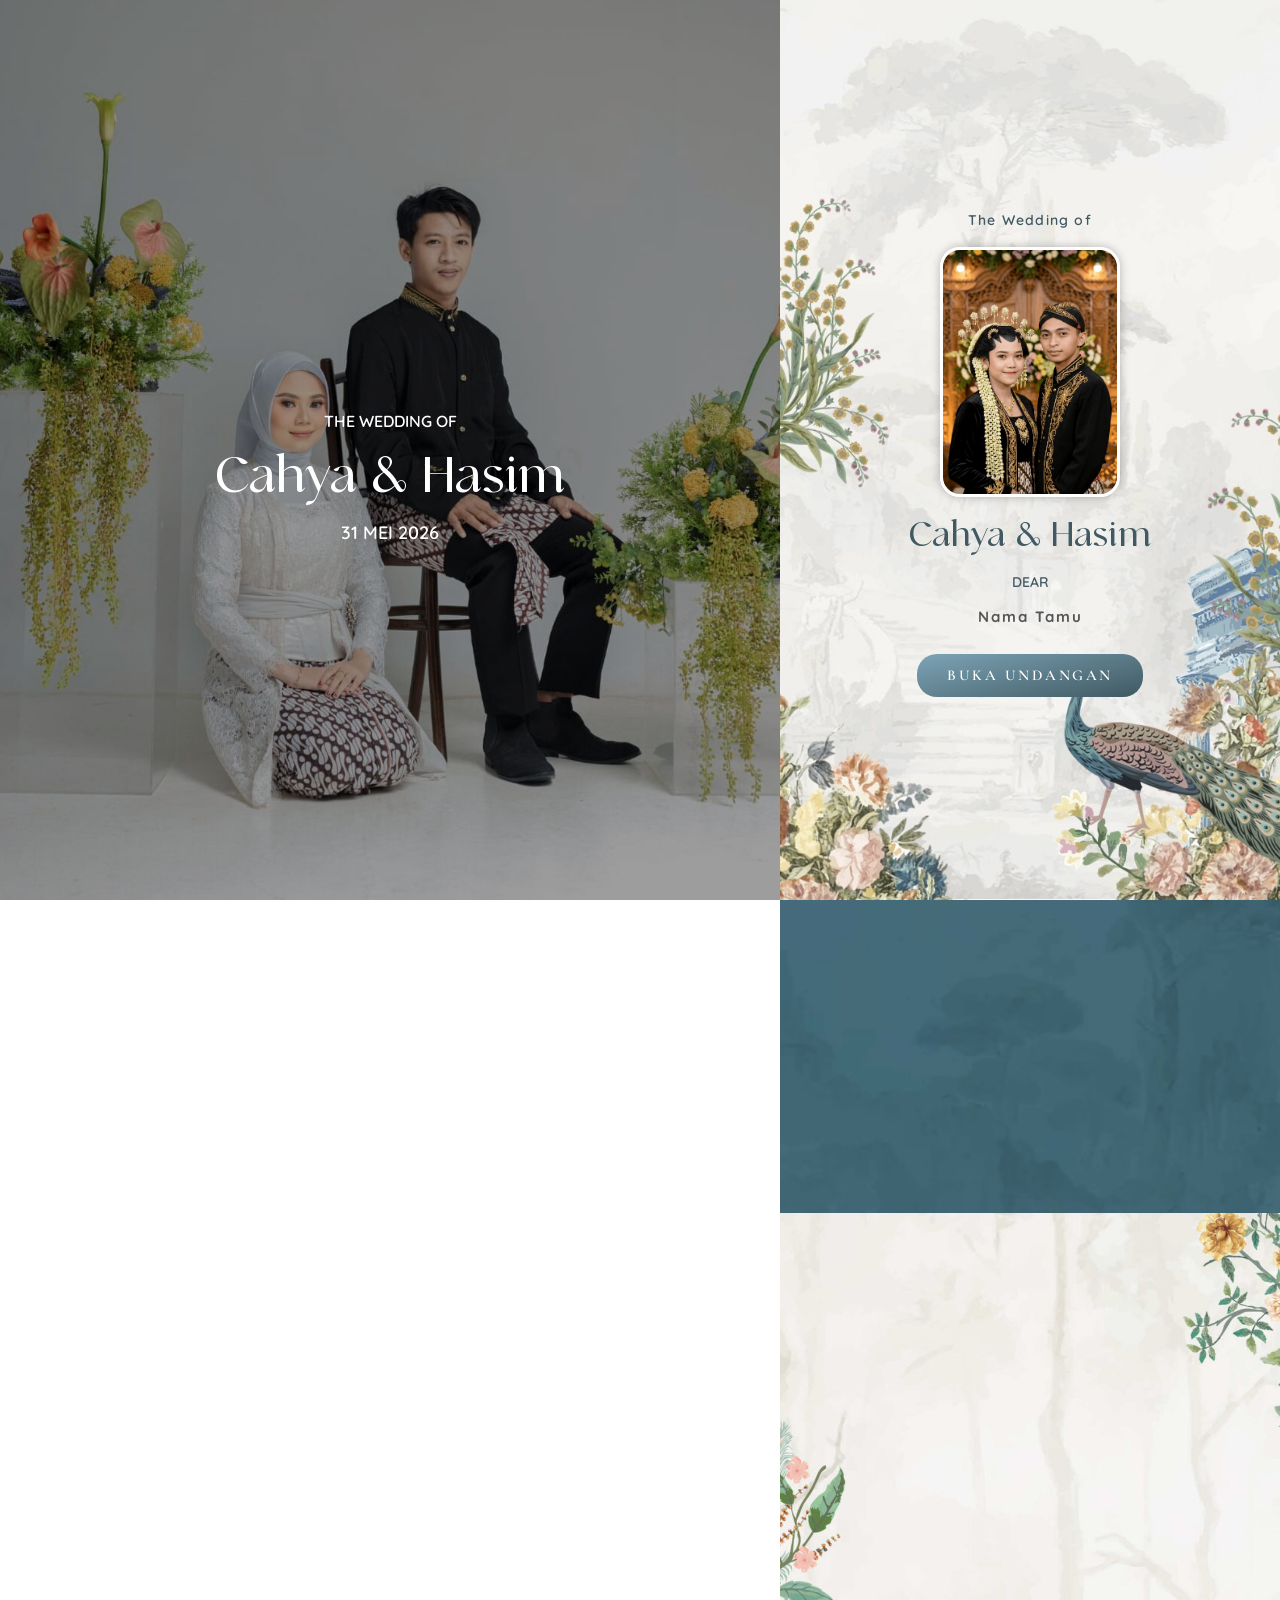
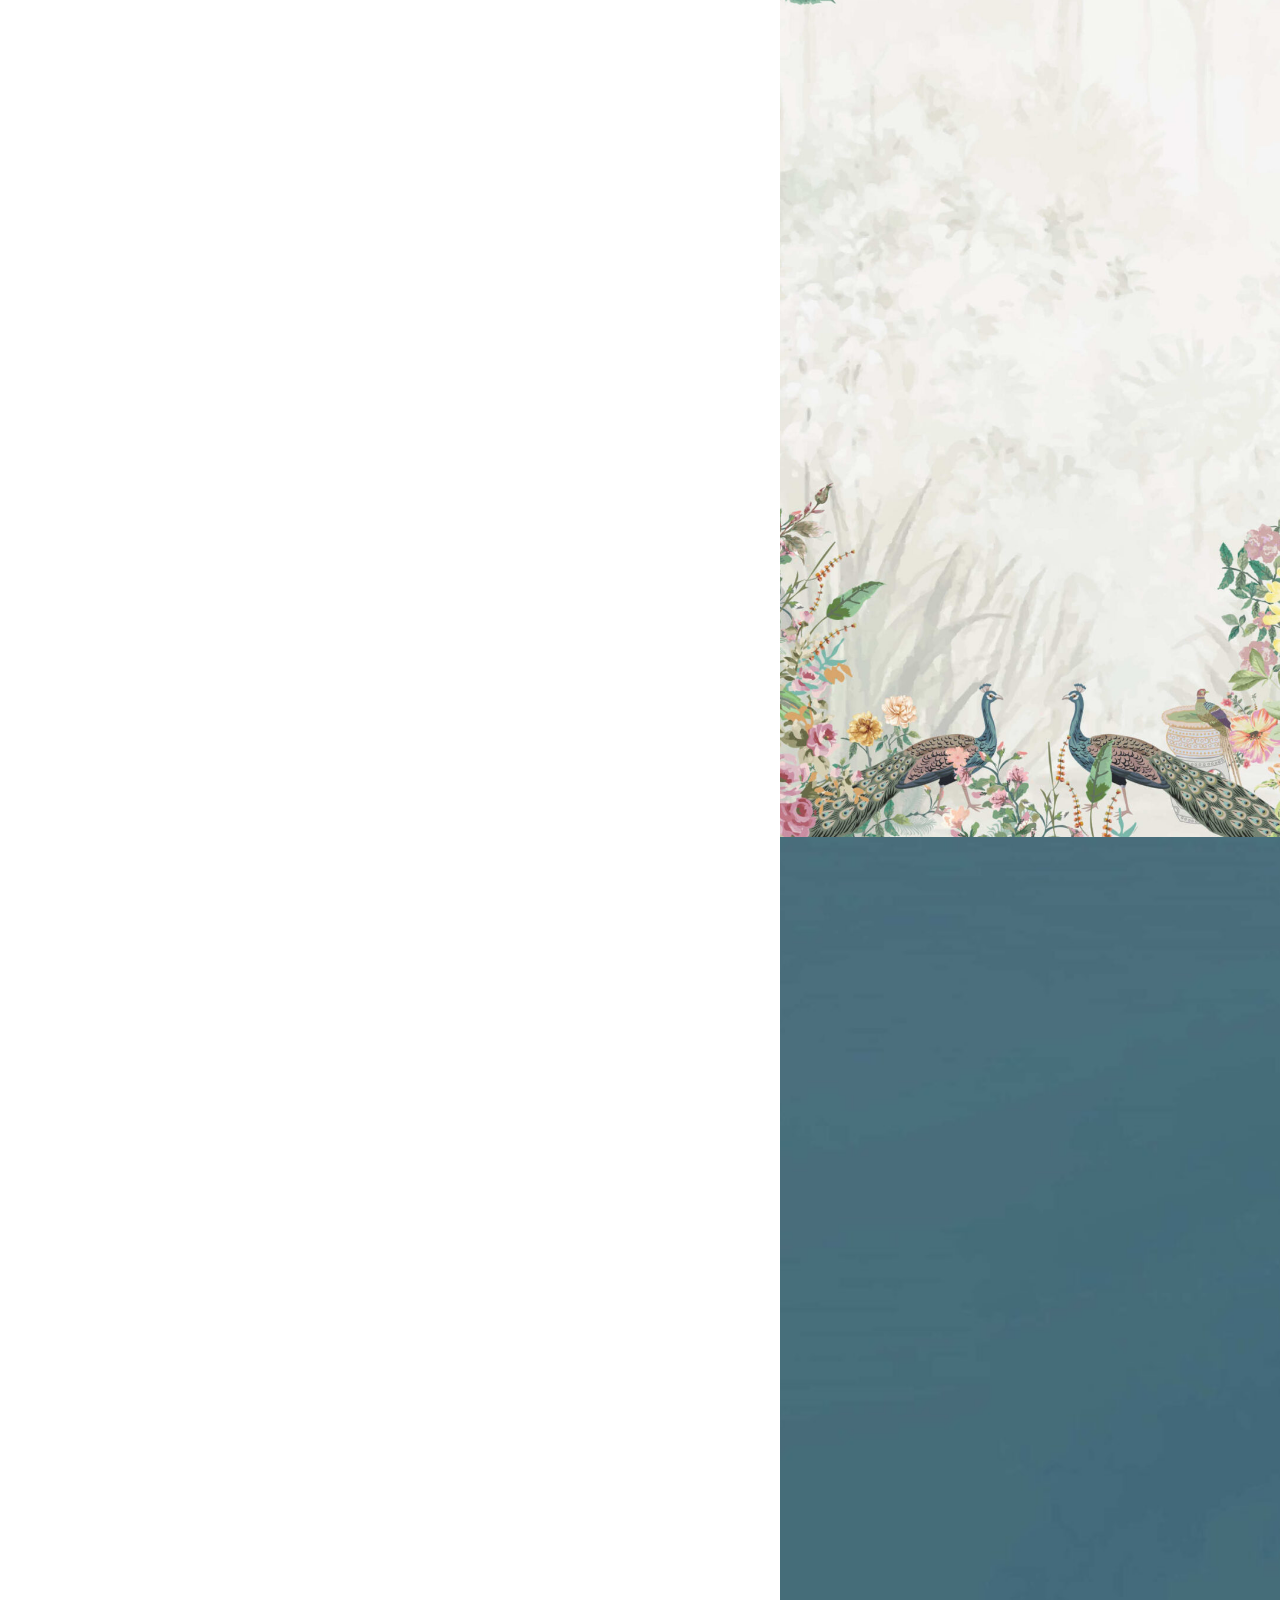
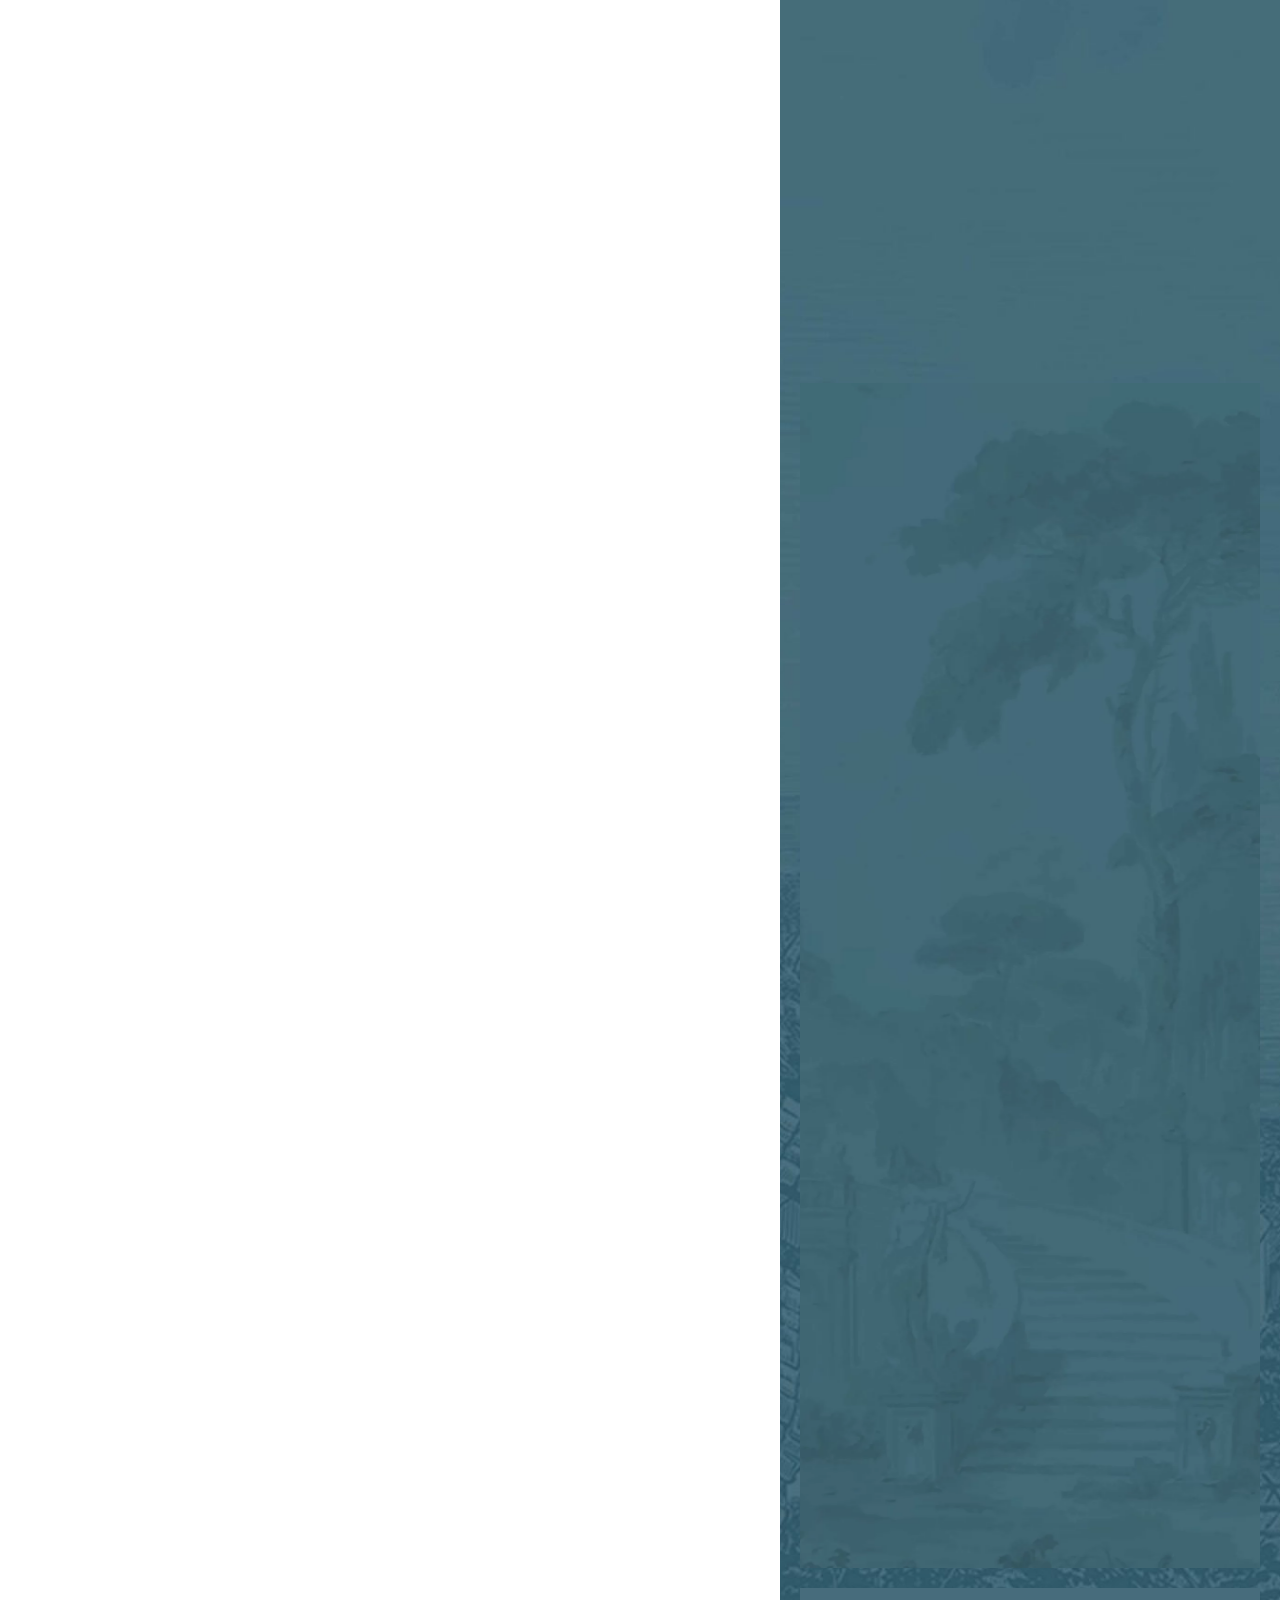
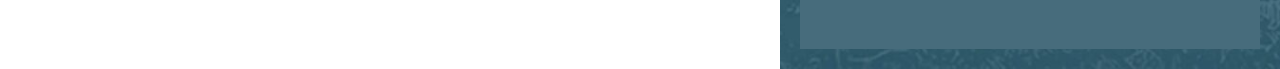
==== commit 3d04b670: "p" ====
--- a/index.html
+++ b/index.html
@@ -1,4446 +1,1359 @@
 <!DOCTYPE html>
 <html lang="id">
 
+<!-- Added by HTTrack --><meta http-equiv="content-type" content="text/html;charset=UTF-8" /><!-- /Added by HTTrack -->
 <head>
 	<meta charset="UTF-8">
-	<style type="text/css">
-		.cui-comment-text img {
-			max-width: 100% !important;
+		        <style type="text/css">
+            .cui-comment-text img {
+                max-width: 100% !important;
+            }
+        </style>
+        <meta name='robots' content='noindex, nofollow' />
+<link rel='dns-prefetch' href='./unpkg.com/index.html' />
+<link rel='dns-prefetch' href='./cdnjs.cloudflare.com/index.html' />
+<style id='wp-img-auto-sizes-contain-inline-css'>
+img:is([sizes=auto i],[sizes^="auto," i]){contain-intrinsic-size:3000px 1500px}
+/*# sourceURL=wp-img-auto-sizes-contain-inline-css */
+</style>
+<link rel='stylesheet' id='bdt-uikit-css' href='./wp-content/plugins/weddingpress/assets/css/modules/bdt-uikit5829.css?ver=3.15.1' media='all' />
+<link rel='stylesheet' id='ep-helper-css' href='./wp-content/plugins/weddingpress/assets/css/modules/ep-helper5dc4.css?ver=3.2.1.1' media='all' />
+<link href="https://cdn.jsdelivr.net/npm/aos@2.3.4/dist/aos.css" rel="stylesheet">
+<script src="https://cdn.jsdelivr.net/npm/aos@2.3.4/dist/aos.js"></script>
+<style id='wp-emoji-styles-inline-css'>
+
+	img.wp-smiley, img.emoji {
+		display: inline !important;
+		border: none !important;
+		box-shadow: none !important;
+		height: 1em !important;
+		width: 1em !important;
+		margin: 0 0.07em !important;
+		vertical-align: -0.1em !important;
+		background: none !important;
+		padding: 0 !important;
+	}
+/*# sourceURL=wp-emoji-styles-inline-css */
+</style>
+<link rel='stylesheet' id='uaf_client_css-css' href='./wp-content/uploads/useanyfont/uafb4bd.css?ver=1775488368' media='all' />
+<link rel='stylesheet' id='exad-main-style-css' href='./wp-content/plugins/weddingpress/assets/css/exad-styles.minb34e.css?ver=6.9.4' media='all' />
+<link rel='stylesheet' id='cui_style-css' href='./wp-content/plugins/weddingpress/addons/comment-kit2/css/cui_style8a54.css?ver=1.0.0' media='screen' />
+<style id='cui_style-inline-css'>
+
+		.cui-wrapper {
+		  font-size: 14px
 		}
-	</style>
-	<meta name='robots' content='noindex, nofollow' />
-	<link rel='dns-prefetch' href='//unpkg.com' />
-	<link rel='dns-prefetch' href='//cdnjs.cloudflare.com' />
-	<link rel='stylesheet' id='bdt-uikit-css'
-		href='https://inv.punakawandigital.id/wp-content/plugins/weddingpress/assets/css/modules/bdt-uikit.css?ver=3.15.1'
-		media='all' />
-	<link rel='stylesheet' id='ep-helper-css'
-		href='https://inv.punakawandigital.id/wp-content/plugins/weddingpress/assets/css/modules/ep-helper.css?ver=3.2.1.1'
-		media='all' />
-	<style id='wp-emoji-styles-inline-css'>
-		img.wp-smiley,
-		img.emoji {
-			display: inline !important;
-			border: none !important;
-			box-shadow: none !important;
-			height: 1em !important;
-			width: 1em !important;
-			margin: 0 0.07em !important;
-			vertical-align: -0.1em !important;
-			background: none !important;
-			padding: 0 !important;
+	.cui-post-author {
+	color: white !important;
+	background: #777 !important;
+}
+
+/*Tombol Kirim*/
+.cui-wrapper.cui-facebook .cui-wrap-form .cui-container-form input[type="submit"], /*Tombol Kirim*/
+.cui-wrapper.cui-facebook .cui-wrap-form .cui-container-form input[type="submit"], .cui-wrapper.cui-facebook .cui-wrap-form .cui-container-form input[type="button"].cui-form-btn {
+    width: 100%;
+    font-size: 15px !important;
+    margin-left: 0px;
+}
+
+.cui-wrapper .cui-wrap-form .cui-container-form p.form-submit {
+    float: none;
+}
+
+.cui-wrapper.cui-facebook .cui-wrap-form {
+    border-top: none;
+}
+
+.cui_comment_count_card.cui_card-tidak_hadir {
+    background-color: #fdbcbc!important;
+    color: #ff0000!important;
+    border: 0!important;
+    border-radius: 8px;
+            }
+
+.cui_comment_count_card.cui_card-hadir {
+    background-color: #d9f9d3!important;
+     color: #473025!important;
+    border: 0!important;
+    border-radius: 8px;
+            }
+
+.cui_comment_count_card.cui_card-masih_ragu {
+    background-color: #d5d5d5!important;
+     color: #666565!important;
+    border: 0!important;
+    border-radius: 8px;
+}
+
+.cui-wrapper.cui-facebook ul.cui-container-comments li.cui-item-comment {
+    border-bottom: 0px solid #ffffff;
+}
+
+.cui-wrapper.cui-facebook ul.cui-container-comments {
+    border-top: 0px solid #ffffff;
+}
+
+	.cui-wrapper ul.cui-container-comments li.cui-item-comment .cui-comment-avatar img {
+		max-width: 28px;
+		max-height: 28px;
+	}
+	.cui-wrapper ul.cui-container-comments li.cui-item-comment .cui-comment-content {
+		margin-left: 38px;
+	}
+	.cui-wrapper ul.cui-container-comments li.cui-item-comment ul .cui-comment-avatar img {
+		max-width: 24px;
+		max-height: 24px;
+	}
+	.cui-wrapper ul.cui-container-comments li.cui-item-comment ul ul .cui-comment-avatar img {
+		max-width: 21px;
+		max-height: 21px;
+	}
+    .cui_comment_count_card.cui_card-tidak_hadir {
+    background-color: #d90a11;
+    }
+    .cui_comment_count_card.cui_card-hadir {
+    background-color: #3D9A62;
+    }
+    .cui_comment_count_card.cui_card-masih_ragu {
+    background-color: #d7a916;
+    }
+	
+/*# sourceURL=cui_style-inline-css */
+</style>
+<link rel='stylesheet' id='wdp-icon-css' href='./wp-content/plugins/weddingpress/assets/css/new-icon.min5dc4.css?ver=3.2.1.1' media='all' />
+<link rel='stylesheet' id='hello-elementor-css' href='./wp-content/themes/hello-elementor/assets/css/reseta7da.css?ver=3.4.7' media='all' />
+<link rel='stylesheet' id='hello-elementor-theme-style-css' href='./wp-content/themes/hello-elementor/assets/css/themea7da.css?ver=3.4.7' media='all' />
+<link rel='stylesheet' id='hello-elementor-header-footer-css' href='./wp-content/themes/hello-elementor/assets/css/header-footera7da.css?ver=3.4.7' media='all' />
+<link rel='stylesheet' id='elementor-frontend-css' href='./wp-content/plugins/elementor/assets/css/frontend.min4bf6.css?ver=3.33.2' media='all' />
+<link rel='stylesheet' id='elementor-post-4-css' href='./wp-content/uploads/elementor/css/post-41e6b.css?ver=1775488394' media='all' />
+<link rel='stylesheet' id='elementor-icons-css' href='./wp-content/plugins/elementor/assets/lib/eicons/css/elementor-icons.mine085.css?ver=5.44.0' media='all' />
+<link rel='stylesheet' id='weddingpress-wdp-css' href='./wp-content/plugins/weddingpress/assets/css/wdp5dc4.css?ver=3.2.1.1' media='all' />
+<link rel='stylesheet' id='kirim-kit-css' href='./wp-content/plugins/weddingpress/assets/css/guest-book5dc4.css?ver=3.2.1.1' media='all' />
+<link rel='stylesheet' id='widget-heading-css' href='./wp-content/plugins/elementor/assets/css/widget-heading.min4bf6.css?ver=3.33.2' media='all' />
+<link rel='stylesheet' id='widget-image-css' href='./wp-content/plugins/elementor/assets/css/widget-image.min4bf6.css?ver=3.33.2' media='all' />
+<link rel='stylesheet' id='widget-lottie-css' href='./wp-content/plugins/elementor-pro/assets/css/widget-lottie.min5759.css?ver=3.32.1' media='all' />
+<link rel='stylesheet' id='e-animation-fadeInDown-css' href='./wp-content/plugins/elementor/assets/lib/animations/styles/fadeInDown.min4bf6.css?ver=3.33.2' media='all' />
+<link rel='stylesheet' id='e-animation-zoomIn-css' href='./wp-content/plugins/elementor/assets/lib/animations/styles/zoomIn.min4bf6.css?ver=3.33.2' media='all' />
+<link rel='stylesheet' id='e-animation-fadeInUp-css' href='./wp-content/plugins/elementor/assets/lib/animations/styles/fadeInUp.min4bf6.css?ver=3.33.2' media='all' />
+<link rel='stylesheet' id='widget-spacer-css' href='./wp-content/plugins/elementor/assets/css/widget-spacer.min4bf6.css?ver=3.33.2' media='all' />
+<link rel='stylesheet' id='widget-social-icons-css' href='./wp-content/plugins/elementor/assets/css/widget-social-icons.min4bf6.css?ver=3.33.2' media='all' />
+<link rel='stylesheet' id='e-apple-webkit-css' href='./wp-content/plugins/elementor/assets/css/conditionals/apple-webkit.min4bf6.css?ver=3.33.2' media='all' />
+<link rel='stylesheet' id='swiper-css' href='./wp-content/plugins/elementor/assets/lib/swiper/v8/css/swiper.min94a4.css?ver=8.4.5' media='all' />
+<link rel='stylesheet' id='e-swiper-css' href='./wp-content/plugins/elementor/assets/css/conditionals/e-swiper.min4bf6.css?ver=3.33.2' media='all' />
+<link rel='stylesheet' id='widget-gallery-css' href='./wp-content/plugins/elementor-pro/assets/css/widget-gallery.min5759.css?ver=3.32.1' media='all' />
+<link rel='stylesheet' id='elementor-gallery-css' href='./wp-content/plugins/elementor/assets/lib/e-gallery/css/e-gallery.min7359.css?ver=1.2.0' media='all' />
+<link rel='stylesheet' id='e-transitions-css' href='./wp-content/plugins/elementor-pro/assets/css/conditionals/transitions.min5759.css?ver=3.32.1' media='all' />
+<link rel='stylesheet' id='e-animation-shrink-css' href='./wp-content/plugins/elementor/assets/lib/animations/styles/e-animation-shrink.min4bf6.css?ver=3.33.2' media='all' />
+<link rel='stylesheet' id='e-sticky-css' href='./wp-content/plugins/elementor-pro/assets/css/modules/sticky.min5759.css?ver=3.32.1' media='all' />
+<link rel='stylesheet' id='elementor-post-21373-css' href='./wp-content/uploads/elementor/css/post-2137364c4.css?ver=1775488536' media='all' />
+<link rel='stylesheet' id='elementor-gf-local-roboto-css' href='./wp-content/uploads/elementor/google-fonts/css/robotoe99d.css?ver=1745905774' media='all' />
+<link rel='stylesheet' id='elementor-gf-local-robotoslab-css' href='./wp-content/uploads/elementor/google-fonts/css/robotoslabc89b.css?ver=1745905777' media='all' />
+<link rel='stylesheet' id='elementor-gf-local-quicksand-css' href='./wp-content/uploads/elementor/google-fonts/css/quicksandc779.css?ver=1745905872' media='all' />
+<link rel='stylesheet' id='elementor-gf-local-cormorantgaramond-css' href='./wp-content/uploads/elementor/google-fonts/css/cormorantgaramond43e2.css?ver=1745905805' media='all' />
+<link rel='stylesheet' id='elementor-gf-local-poppins-css' href='./wp-content/uploads/elementor/google-fonts/css/poppinsc322.css?ver=1745905814' media='all' />
+<link rel='stylesheet' id='elementor-gf-local-jura-css' href='./wp-content/uploads/elementor/google-fonts/css/jurab49c.css?ver=1745905788' media='all' />
+<link rel='stylesheet' id='elementor-gf-local-montserrat-css' href='./wp-content/uploads/elementor/google-fonts/css/montserrat5cac.css?ver=1745905793' media='all' />
+<link rel='stylesheet' id='elementor-icons-shared-0-css' href='./wp-content/plugins/elementor/assets/lib/font-awesome/css/fontawesome.min52d5.css?ver=5.15.3' media='all' />
+<link rel='stylesheet' id='elementor-icons-fa-brands-css' href='./wp-content/plugins/elementor/assets/lib/font-awesome/css/brands.min52d5.css?ver=5.15.3' media='all' />
+<link rel='stylesheet' id='elementor-icons-fa-solid-css' href='./wp-content/plugins/elementor/assets/lib/font-awesome/css/solid.min52d5.css?ver=5.15.3' media='all' />
+<link rel='stylesheet' id='elementor-icons-fa-regular-css' href='./wp-content/plugins/elementor/assets/lib/font-awesome/css/regular.min52d5.css?ver=5.15.3' media='all' />
+<script src="./wp-includes/js/jquery/jquery.minf43b.js?ver=3.7.1" id="jquery-core-js"></script>
+<script src="./wp-includes/js/jquery/jquery-migrate.min5589.js?ver=3.4.1" id="jquery-migrate-js"></script>
+<link rel="https://api.w.org/" href="./wp-json/index.html" /><link rel="alternate" title="JSON" type="application/json" href="./wp-json/wp/v2/pages/21373.json" /><link rel="EditURI" type="application/rsd+xml" title="RSD" href="./xmlrpc0db0.php?rsd" />
+<meta name="generator" content="WordPress 6.9.4" />
+<link rel='shortlink' href='./indexc780.html?p=21373' />
+<meta name="generator" content="Elementor 3.33.2; features: additional_custom_breakpoints; settings: css_print_method-external, google_font-enabled, font_display-auto">
+<link href="./unpkg.com/aos@2.3.1/dist/aos.css" rel="stylesheet">
+			<style>
+				.e-con.e-parent:nth-of-type(n+4):not(.e-lazyloaded):not(.e-no-lazyload),
+				.e-con.e-parent:nth-of-type(n+4):not(.e-lazyloaded):not(.e-no-lazyload) * {
+					background-image: none !important;
+				}
+				@media screen and (max-height: 1024px) {
+					.e-con.e-parent:nth-of-type(n+3):not(.e-lazyloaded):not(.e-no-lazyload),
+					.e-con.e-parent:nth-of-type(n+3):not(.e-lazyloaded):not(.e-no-lazyload) * {
+						background-image: none !important;
+					}
+				}
+				@media screen and (max-height: 640px) {
+					.e-con.e-parent:nth-of-type(n+2):not(.e-lazyloaded):not(.e-no-lazyload),
+					.e-con.e-parent:nth-of-type(n+2):not(.e-lazyloaded):not(.e-no-lazyload) * {
+						background-image: none !important;
+					}
+				}
+			</style>
+			<style class='wp-fonts-local'>
+@font-face{font-family:anydore;font-style:normal;font-weight:400;font-display:fallback;src:url('./wp-content/uploads/useanyfont/7407Anydore.woff2') format('woff2');}
+@font-face{font-family:dearsarah;font-style:normal;font-weight:400;font-display:fallback;src:url('./wp-content/uploads/useanyfont/1490DearSarah.woff2') format('woff2');}
+@font-face{font-family:spring-in-may;font-style:normal;font-weight:400;font-display:fallback;src:url('./wp-content/uploads/useanyfont/2678Spring-in-may.woff2') format('woff2');}
+@font-face{font-family:dear-sarah;font-style:normal;font-weight:400;font-display:fallback;src:url('./wp-content/uploads/useanyfont/1435Dear-Sarah.woff2') format('woff2');}
+@font-face{font-family:coffee-extra;font-style:normal;font-weight:400;font-display:fallback;src:url('./wp-content/uploads/useanyfont/9281Coffee-Extra.woff2') format('woff2');}
+@font-face{font-family:autumn;font-style:normal;font-weight:400;font-display:fallback;src:url('./wp-content/uploads/useanyfont/2546Autumn.woff2') format('woff2');}
+@font-face{font-family:freestyle;font-style:normal;font-weight:400;font-display:fallback;src:url('./wp-content/uploads/useanyfont/1847Freestyle.woff2') format('woff2');}
+@font-face{font-family:rainbow-in-june;font-style:normal;font-weight:400;font-display:fallback;src:url('./wp-content/uploads/useanyfont/3828Rainbow-in-June.woff2') format('woff2');}
+@font-face{font-family:strawberrycupcakes;font-style:normal;font-weight:400;font-display:fallback;src:url('./wp-content/uploads/useanyfont/513StrawberryCupcakes.woff2') format('woff2');}
+@font-face{font-family:mishka;font-style:normal;font-weight:400;font-display:fallback;src:url('./wp-content/uploads/useanyfont/7924Mishka.woff2') format('woff2');}
+@font-face{font-family:coffe-for-breakfast;font-style:normal;font-weight:400;font-display:fallback;src:url('./wp-content/uploads/useanyfont/2669Coffe-for-breakfast.woff2') format('woff2');}
+@font-face{font-family:hashiba;font-style:normal;font-weight:400;font-display:fallback;src:url('./wp-content/uploads/useanyfont/4323Hashiba.woff2') format('woff2');}
+@font-face{font-family:calvino;font-style:normal;font-weight:400;font-display:fallback;src:url('./wp-content/uploads/useanyfont/8024Calvino.woff2') format('woff2');}
+@font-face{font-family:winterbeauty-script;font-style:normal;font-weight:400;font-display:fallback;src:url('./wp-content/uploads/useanyfont/604Winterbeauty-Script.woff2') format('woff2');}
+@font-face{font-family:back-to-school;font-style:normal;font-weight:400;font-display:fallback;src:url('./wp-content/uploads/useanyfont/6655Back-to-School.woff2') format('woff2');}
+@font-face{font-family:revania;font-style:normal;font-weight:400;font-display:fallback;src:url('./wp-content/uploads/useanyfont/8713Revania.woff2') format('woff2');}
+@font-face{font-family:italianno;font-style:normal;font-weight:400;font-display:fallback;src:url('./wp-content/uploads/useanyfont/4215Italianno.woff2') format('woff2');}
+@font-face{font-family:traditional-arabic;font-style:normal;font-weight:400;font-display:fallback;src:url('./wp-content/uploads/useanyfont/8462Traditional-arabic.woff2') format('woff2');}
+@font-face{font-family:redrains-demo;font-style:normal;font-weight:400;font-display:fallback;src:url('./wp-content/uploads/useanyfont/2837Redrains-demo.woff2') format('woff2');}
+@font-face{font-family:black-rotela;font-style:normal;font-weight:400;font-display:fallback;src:url('./wp-content/uploads/useanyfont/9689Black-Rotela.woff2') format('woff2');}
+@font-face{font-family:mainstay;font-style:normal;font-weight:400;font-display:fallback;src:url('./wp-content/uploads/useanyfont/5504Mainstay.woff2') format('woff2');}
+@font-face{font-family:monoline;font-style:normal;font-weight:400;font-display:fallback;src:url('./wp-content/uploads/useanyfont/7448Monoline.woff2') format('woff2');}
+@font-face{font-family:praise;font-style:normal;font-weight:400;font-display:fallback;src:url('./wp-content/uploads/useanyfont/7012Praise.woff2') format('woff2');}
+@font-face{font-family:playball;font-style:normal;font-weight:400;font-display:fallback;src:url('./wp-content/uploads/useanyfont/3194Playball.woff2') format('woff2');}
+@font-face{font-family:the-californication;font-style:normal;font-weight:400;font-display:fallback;src:url('./wp-content/uploads/useanyfont/1083The-Californication.woff2') format('woff2');}
+@font-face{font-family:photograph;font-style:normal;font-weight:400;font-display:fallback;src:url('./wp-content/uploads/useanyfont/9331Photograph.woff2') format('woff2');}
+@font-face{font-family:muthiara;font-style:normal;font-weight:400;font-display:fallback;src:url('./wp-content/uploads/useanyfont/6587Muthiara.woff2') format('woff2');}
+@font-face{font-family:high_spirited;font-style:normal;font-weight:400;font-display:fallback;src:url('./wp-content/uploads/useanyfont/8207High_spirited.woff2') format('woff2');}
+@font-face{font-family:tangerin;font-style:normal;font-weight:400;font-display:fallback;src:url('./wp-content/uploads/useanyfont/9294Tangerin.woff2') format('woff2');}
+@font-face{font-family:bernardo;font-style:normal;font-weight:400;font-display:fallback;src:url('./wp-content/uploads/useanyfont/3318Bernardo.woff2') format('woff2');}
+@font-face{font-family:grithani;font-style:normal;font-weight:400;font-display:fallback;src:url('./wp-content/uploads/useanyfont/3157Grithani.woff2') format('woff2');}
+@font-face{font-family:agencyfb-bold;font-style:normal;font-weight:400;font-display:fallback;src:url('./wp-content/uploads/useanyfont/5025AgencyFB-Bold.woff2') format('woff2');}
+@font-face{font-family:cream-cake;font-style:normal;font-weight:400;font-display:fallback;src:url('./wp-content/uploads/useanyfont/8323Cream-Cake.woff2') format('woff2');}
+@font-face{font-family:trajan;font-style:normal;font-weight:400;font-display:fallback;src:url('./wp-content/uploads/useanyfont/2989Trajan.woff2') format('woff2');}
+@font-face{font-family:monotype-corsiva;font-style:normal;font-weight:400;font-display:fallback;src:url('./wp-content/uploads/useanyfont/5088Monotype-Corsiva.woff2') format('woff2');}
+@font-face{font-family:mutiara;font-style:normal;font-weight:400;font-display:fallback;src:url('./wp-content/uploads/useanyfont/7291Mutiara.woff2') format('woff2');}
+@font-face{font-family:carolyna-pro-black;font-style:normal;font-weight:400;font-display:fallback;src:url('./wp-content/uploads/useanyfont/3891Carolyna-Pro-Black.woff2') format('woff2');}
+@font-face{font-family:belisha;font-style:normal;font-weight:400;font-display:fallback;src:url('./wp-content/uploads/useanyfont/9015Belisha.woff2') format('woff2');}
+@font-face{font-family:bohemian;font-style:normal;font-weight:400;font-display:fallback;src:url('./wp-content/uploads/useanyfont/271Bohemian.woff2') format('woff2');}
+@font-face{font-family:bodebeck;font-style:normal;font-weight:400;font-display:fallback;src:url('./wp-content/uploads/useanyfont/2535Bodebeck.woff2') format('woff2');}
+@font-face{font-family:the-bernardo;font-style:normal;font-weight:400;font-display:fallback;src:url('./wp-content/uploads/useanyfont/7942The-bernardo.woff2') format('woff2');}
+@font-face{font-family:vogue;font-style:normal;font-weight:400;font-display:fallback;src:url('./wp-content/uploads/useanyfont/4389Vogue.woff2') format('woff2');}
+@font-face{font-family:pinyonscript-regular;font-style:normal;font-weight:400;font-display:fallback;src:url('./wp-content/uploads/useanyfont/8612PinyonScript-Regular.woff2') format('woff2');}
+@font-face{font-family:hennypenny;font-style:normal;font-weight:400;font-display:fallback;src:url('./wp-content/uploads/useanyfont/339HennyPenny.woff2') format('woff2');}
+@font-face{font-family:sweet-saturday;font-style:normal;font-weight:400;font-display:fallback;src:url('./wp-content/uploads/useanyfont/5014Sweet-Saturday.woff2') format('woff2');}
+@font-face{font-family:rumraisin;font-style:normal;font-weight:400;font-display:fallback;src:url('./wp-content/uploads/useanyfont/9746RumRaisin.woff2') format('woff2');}
+@font-face{font-family:poorstory;font-style:normal;font-weight:400;font-display:fallback;src:url('./wp-content/uploads/useanyfont/8630PoorStory.woff2') format('woff2');}
+@font-face{font-family:matrix;font-style:normal;font-weight:400;font-display:fallback;src:url('./wp-content/uploads/useanyfont/3365matrix.woff2') format('woff2');}
+@font-face{font-family:bebas-neue;font-style:normal;font-weight:400;font-display:fallback;src:url('./wp-content/uploads/useanyfont/9311Bebas-Neue.woff2') format('woff2');}
+@font-face{font-family:akaya-kanadaka;font-style:normal;font-weight:400;font-display:fallback;src:url('./wp-content/uploads/useanyfont/5638Akaya-Kanadaka.woff2') format('woff2');}
+@font-face{font-family:delius-swash-caps;font-style:normal;font-weight:400;font-display:fallback;src:url('./wp-content/uploads/useanyfont/5359Delius-Swash-Caps.woff2') format('woff2');}
+@font-face{font-family:chilanka;font-style:normal;font-weight:400;font-display:fallback;src:url('./wp-content/uploads/useanyfont/5914Chilanka.woff2') format('woff2');}
+@font-face{font-family:autumn-in-november;font-style:normal;font-weight:400;font-display:fallback;src:url('./wp-content/uploads/useanyfont/1300Autumn-in-November.woff2') format('woff2');}
+@font-face{font-family:skranji;font-style:normal;font-weight:400;font-display:fallback;src:url('./wp-content/uploads/useanyfont/4226Skranji.woff2') format('woff2');}
+@font-face{font-family:gallerymodern-webfon;font-style:normal;font-weight:400;font-display:fallback;src:url('./wp-content/uploads/useanyfont/3971gallerymodern-webfon.woff2') format('woff2');}
+@font-face{font-family:gallerymodern-webfon;font-style:normal;font-weight:400;font-display:fallback;src:url('./wp-content/uploads/useanyfont/9483gallerymodern-webfon.woff2') format('woff2');}
+@font-face{font-family:laluxesscript-regula;font-style:normal;font-weight:400;font-display:fallback;src:url('./wp-content/uploads/useanyfont/2366LaLuxesScript-Regula.woff2') format('woff2');}
+@font-face{font-family:laluxesscript-regula;font-style:normal;font-weight:400;font-display:fallback;src:url('./wp-content/uploads/useanyfont/9441LaLuxesScript-Regula.woff2') format('woff2');}
+@font-face{font-family:oakes-grotesk-regula;font-style:normal;font-weight:400;font-display:fallback;src:url('./wp-content/uploads/useanyfont/6648Oakes-Grotesk-Regula.woff2') format('woff2');}
+@font-face{font-family:welcome-ramadhan;font-style:normal;font-weight:400;font-display:fallback;src:url('./wp-content/uploads/useanyfont/3003welcome-ramadhan.woff2') format('woff2');}
+@font-face{font-family:aladin;font-style:normal;font-weight:400;font-display:fallback;src:url('./wp-content/uploads/useanyfont/3952Aladin.woff2') format('woff2');}
+@font-face{font-family:analogue;font-style:normal;font-weight:400;font-display:fallback;src:url('./wp-content/uploads/useanyfont/339Analogue.woff2') format('woff2');}
+@font-face{font-family:analogue;font-style:normal;font-weight:400;font-display:fallback;src:url('./wp-content/uploads/useanyfont/1261Analogue.woff2') format('woff2');}
+@font-face{font-family:creattion;font-style:normal;font-weight:400;font-display:fallback;src:url('./wp-content/uploads/useanyfont/714Creattion.woff2') format('woff2');}
+@font-face{font-family:creattion;font-style:normal;font-weight:400;font-display:fallback;src:url('./wp-content/uploads/useanyfont/4013Creattion.woff2') format('woff2');}
+@font-face{font-family:editors-light;font-style:normal;font-weight:400;font-display:fallback;src:url('./wp-content/uploads/useanyfont/9404Editors-Light.woff2') format('woff2');}
+@font-face{font-family:editors-light;font-style:normal;font-weight:400;font-display:fallback;src:url('./wp-content/uploads/useanyfont/6212Editors-Light.woff2') format('woff2');}
+@font-face{font-family:power;font-style:normal;font-weight:400;font-display:fallback;src:url('./wp-content/uploads/useanyfont/7107power.woff2') format('woff2');}
+@font-face{font-family:power;font-style:normal;font-weight:400;font-display:fallback;src:url('./wp-content/uploads/useanyfont/4526power.woff2') format('woff2');}
+@font-face{font-family:maglonyfreeversion;font-style:normal;font-weight:400;font-display:fallback;src:url('./wp-content/uploads/useanyfont/5509Maglonyfreeversion.woff2') format('woff2');}
+@font-face{font-family:adinekir;font-style:normal;font-weight:400;font-display:fallback;src:url('./wp-content/uploads/useanyfont/6796adinekir.woff2') format('woff2');}
+@font-face{font-family:boheme-floral;font-style:normal;font-weight:400;font-display:fallback;src:url('./wp-content/uploads/useanyfont/943Boheme-Floral.woff2') format('woff2');}
+@font-face{font-family:hatolie;font-style:normal;font-weight:400;font-display:fallback;src:url('./wp-content/uploads/useanyfont/2484Hatolie.woff2') format('woff2');}
+@font-face{font-family:iskry;font-style:normal;font-weight:400;font-display:fallback;src:url('./wp-content/uploads/useanyfont/5573iskry.woff2') format('woff2');}
+@font-face{font-family:dk-plague-master;font-style:normal;font-weight:400;font-display:fallback;src:url('./wp-content/uploads/useanyfont/6025DK-Plague-Master.woff2') format('woff2');}
+@font-face{font-family:newyork;font-style:normal;font-weight:400;font-display:fallback;src:url('./wp-content/uploads/useanyfont/418NewYork.woff2') format('woff2');}
+@font-face{font-family:vtks-bandoleones;font-style:normal;font-weight:400;font-display:fallback;src:url('./wp-content/uploads/useanyfont/8398Vtks-Bandoleones.woff2') format('woff2');}
+@font-face{font-family:collina-regular;font-style:normal;font-weight:400;font-display:fallback;src:url('./wp-content/uploads/useanyfont/4526Collina-Regular.woff2') format('woff2');}
+@font-face{font-family:anabele;font-style:normal;font-weight:400;font-display:fallback;src:url('./wp-content/uploads/useanyfont/5086Anabele.woff2') format('woff2');}
+@font-face{font-family:walbaumdisplay;font-style:normal;font-weight:400;font-display:fallback;src:url('./wp-content/uploads/useanyfont/8373WalbaumDisplay.woff2') format('woff2');}
+@font-face{font-family:alumatica-regular;font-style:normal;font-weight:400;font-display:fallback;src:url('./wp-content/uploads/useanyfont/1427Alumatica-Regular.woff2') format('woff2');}
+@font-face{font-family:paris;font-style:normal;font-weight:400;font-display:fallback;src:url('./wp-content/uploads/useanyfont/1539paris.woff2') format('woff2');}
+@font-face{font-family:edensor;font-style:normal;font-weight:400;font-display:fallback;src:url('./wp-content/uploads/useanyfont/310Edensor.woff2') format('woff2');}
+@font-face{font-family:bon-vivan-regular;font-style:normal;font-weight:400;font-display:fallback;src:url('./wp-content/uploads/useanyfont/4237bon-vivan-regular.woff2') format('woff2');}
+@font-face{font-family:edwardian-script;font-style:normal;font-weight:400;font-display:fallback;src:url('./wp-content/uploads/useanyfont/7592Edwardian-Script.woff2') format('woff2');}
+@font-face{font-family:roserri;font-style:normal;font-weight:400;font-display:fallback;src:url('./wp-content/uploads/useanyfont/5588Roserri.woff2') format('woff2');}
+@font-face{font-family:aphrodite-slim-text;font-style:normal;font-weight:400;font-display:fallback;src:url('./wp-content/uploads/useanyfont/9462Aphrodite-Slim-Text.woff2') format('woff2');}
+@font-face{font-family:garlicha;font-style:normal;font-weight:400;font-display:fallback;src:url('./wp-content/uploads/useanyfont/6616garlicha.woff2') format('woff2');}
+@font-face{font-family:baskerville-old-face;font-style:normal;font-weight:400;font-display:fallback;src:url('./wp-content/uploads/useanyfont/4320baskerville-old-face.woff2') format('woff2');}
+@font-face{font-family:italiana-regular;font-style:normal;font-weight:400;font-display:fallback;src:url('./wp-content/uploads/useanyfont/5666Italiana-Regular.woff2') format('woff2');}
+@font-face{font-family:iskry-regular;font-style:normal;font-weight:400;font-display:fallback;src:url('./wp-content/uploads/useanyfont/4236Iskry-Regular.woff2') format('woff2');}
+@font-face{font-family:abhaya-libre;font-style:normal;font-weight:400;font-display:fallback;src:url('./wp-content/uploads/useanyfont/3376Abhaya-Libre.woff2') format('woff2');}
+@font-face{font-family:sabonltstd-italic;font-style:normal;font-weight:400;font-display:fallback;src:url('./wp-content/uploads/useanyfont/2819SabonLTStd-Italic.woff2') format('woff2');}
+@font-face{font-family:saudagar;font-style:normal;font-weight:400;font-display:fallback;src:url('./wp-content/uploads/useanyfont/9218Saudagar.woff2') format('woff2');}
+@font-face{font-family:senja-mentari-demo;font-style:normal;font-weight:400;font-display:fallback;src:url('./wp-content/uploads/useanyfont/3500Senja-Mentari-Demo.woff2') format('woff2');}
+@font-face{font-family:senja-mentari-demo;font-style:normal;font-weight:400;font-display:fallback;src:url('./wp-content/uploads/useanyfont/9230Senja-Mentari-Demo.woff2') format('woff2');}
+@font-face{font-family:senja-mentari-demo;font-style:normal;font-weight:400;font-display:fallback;src:url('./wp-content/uploads/useanyfont/3651Senja-Mentari-Demo.woff2') format('woff2');}
+@font-face{font-family:south;font-style:normal;font-weight:400;font-display:fallback;src:url('./wp-content/uploads/useanyfont/3115South.woff2') format('woff2');}
+@font-face{font-family:alcantera-serif;font-style:normal;font-weight:400;font-display:fallback;src:url('./wp-content/uploads/useanyfont/2928Alcantera-Serif.woff2') format('woff2');}
+@font-face{font-family:aston-script;font-style:normal;font-weight:400;font-display:fallback;src:url('./wp-content/uploads/useanyfont/3791Aston-Script.woff2') format('woff2');}
+@font-face{font-family:brown-sugar;font-style:normal;font-weight:400;font-display:fallback;src:url('./wp-content/uploads/useanyfont/2482Brown-Sugar.woff2') format('woff2');}
+@font-face{font-family:greatness-regular;font-style:normal;font-weight:400;font-display:fallback;src:url('./wp-content/uploads/useanyfont/9290Greatness-Regular.woff2') format('woff2');}
+@font-face{font-family:ivy-mode;font-style:normal;font-weight:400;font-display:fallback;src:url('./wp-content/uploads/useanyfont/4964Ivy-Mode.woff2') format('woff2');}
+@font-face{font-family:melindaevania;font-style:normal;font-weight:400;font-display:fallback;src:url('./wp-content/uploads/useanyfont/4202MelindaEvania.woff2') format('woff2');}
+@font-face{font-family:romauntgaolines;font-style:normal;font-weight:400;font-display:fallback;src:url('./wp-content/uploads/useanyfont/326RomauntGaolines.woff2') format('woff2');}
+@font-face{font-family:san-miguel;font-style:normal;font-weight:400;font-display:fallback;src:url('./wp-content/uploads/useanyfont/1300San-Miguel.woff2') format('woff2');}
+@font-face{font-family:bickham-script-pro-r;font-style:normal;font-weight:400;font-display:fallback;src:url('./wp-content/uploads/useanyfont/65Bickham-Script-Pro-R.woff2') format('woff2');}
+@font-face{font-family:tangerine;font-style:normal;font-weight:400;font-display:fallback;src:url('./wp-content/uploads/useanyfont/2129Tangerine.woff2') format('woff2');}
+@font-face{font-family:rolasansignature;font-style:normal;font-weight:400;font-display:fallback;src:url('./wp-content/uploads/useanyfont/5876rolasansignature.woff2') format('woff2');}
+@font-face{font-family:parisienne;font-style:normal;font-weight:400;font-display:fallback;src:url('./wp-content/uploads/useanyfont/3205Parisienne.woff2') format('woff2');}
+@font-face{font-family:tempting;font-style:normal;font-weight:400;font-display:fallback;src:url('./wp-content/uploads/useanyfont/9802Tempting.woff2') format('woff2');}
+@font-face{font-family:mrgabe-regular;font-style:normal;font-weight:400;font-display:fallback;src:url('./wp-content/uploads/useanyfont/7704MrGabe-Regular.woff2') format('woff2');}
+@font-face{font-family:desirable-bursh-text;font-style:normal;font-weight:400;font-display:fallback;src:url('./wp-content/uploads/useanyfont/7406Desirable-Bursh-Text.woff2') format('woff2');}
+@font-face{font-family:snellbt;font-style:normal;font-weight:400;font-display:fallback;src:url('./wp-content/uploads/useanyfont/7055SnellBT.woff2') format('woff2');}
+</style>
+<link rel="icon" href="./wp-content/uploads/2025/03/cropped-PUNAKAWAN-32x32.png" sizes="32x32" />
+<link rel="icon" href="./wp-content/uploads/2025/03/cropped-PUNAKAWAN-192x192.png" sizes="192x192" />
+<link rel="apple-touch-icon" href="./wp-content/uploads/2025/03/cropped-PUNAKAWAN-180x180.png" />
+<meta name="msapplication-TileImage" content="" />
+		<style id="wp-custom-css">
+			.elementor-button-wrapper {
+    margin-top: 10px;
+    margin-bottom: 10px;
+}
+
+p {
+    margin-top: 0;
+    margin-bottom: 0;
+}
+
+		</style>
+			<meta name="viewport" content="width=device-width, initial-scale=1.0, viewport-fit=cover" /><style id='global-styles-inline-css'>
+:root{--wp--preset--aspect-ratio--square: 1;--wp--preset--aspect-ratio--4-3: 4/3;--wp--preset--aspect-ratio--3-4: 3/4;--wp--preset--aspect-ratio--3-2: 3/2;--wp--preset--aspect-ratio--2-3: 2/3;--wp--preset--aspect-ratio--16-9: 16/9;--wp--preset--aspect-ratio--9-16: 9/16;--wp--preset--color--black: #000000;--wp--preset--color--cyan-bluish-gray: #abb8c3;--wp--preset--color--white: #ffffff;--wp--preset--color--pale-pink: #f78da7;--wp--preset--color--vivid-red: #cf2e2e;--wp--preset--color--luminous-vivid-orange: #ff6900;--wp--preset--color--luminous-vivid-amber: #fcb900;--wp--preset--color--light-green-cyan: #7bdcb5;--wp--preset--color--vivid-green-cyan: #00d084;--wp--preset--color--pale-cyan-blue: #8ed1fc;--wp--preset--color--vivid-cyan-blue: #0693e3;--wp--preset--color--vivid-purple: #9b51e0;--wp--preset--gradient--vivid-cyan-blue-to-vivid-purple: linear-gradient(135deg,rgb(6,147,227) 0%,rgb(155,81,224) 100%);--wp--preset--gradient--light-green-cyan-to-vivid-green-cyan: linear-gradient(135deg,rgb(122,220,180) 0%,rgb(0,208,130) 100%);--wp--preset--gradient--luminous-vivid-amber-to-luminous-vivid-orange: linear-gradient(135deg,rgb(252,185,0) 0%,rgb(255,105,0) 100%);--wp--preset--gradient--luminous-vivid-orange-to-vivid-red: linear-gradient(135deg,rgb(255,105,0) 0%,rgb(207,46,46) 100%);--wp--preset--gradient--very-light-gray-to-cyan-bluish-gray: linear-gradient(135deg,rgb(238,238,238) 0%,rgb(169,184,195) 100%);--wp--preset--gradient--cool-to-warm-spectrum: linear-gradient(135deg,rgb(74,234,220) 0%,rgb(151,120,209) 20%,rgb(207,42,186) 40%,rgb(238,44,130) 60%,rgb(251,105,98) 80%,rgb(254,248,76) 100%);--wp--preset--gradient--blush-light-purple: linear-gradient(135deg,rgb(255,206,236) 0%,rgb(152,150,240) 100%);--wp--preset--gradient--blush-bordeaux: linear-gradient(135deg,rgb(254,205,165) 0%,rgb(254,45,45) 50%,rgb(107,0,62) 100%);--wp--preset--gradient--luminous-dusk: linear-gradient(135deg,rgb(255,203,112) 0%,rgb(199,81,192) 50%,rgb(65,88,208) 100%);--wp--preset--gradient--pale-ocean: linear-gradient(135deg,rgb(255,245,203) 0%,rgb(182,227,212) 50%,rgb(51,167,181) 100%);--wp--preset--gradient--electric-grass: linear-gradient(135deg,rgb(202,248,128) 0%,rgb(113,206,126) 100%);--wp--preset--gradient--midnight: linear-gradient(135deg,rgb(2,3,129) 0%,rgb(40,116,252) 100%);--wp--preset--font-size--small: 13px;--wp--preset--font-size--medium: 20px;--wp--preset--font-size--large: 36px;--wp--preset--font-size--x-large: 42px;--wp--preset--font-family--anydore: anydore;--wp--preset--font-family--dearsarah: dearsarah;--wp--preset--font-family--spring-in-may: spring-in-may;--wp--preset--font-family--dear-sarah: dear-sarah;--wp--preset--font-family--coffee-extra: coffee-extra;--wp--preset--font-family--autumn: autumn;--wp--preset--font-family--freestyle: freestyle;--wp--preset--font-family--rainbow-in-june: rainbow-in-june;--wp--preset--font-family--strawberrycupcakes: strawberrycupcakes;--wp--preset--font-family--mishka: mishka;--wp--preset--font-family--coffe-for-breakfast: coffe-for-breakfast;--wp--preset--font-family--hashiba: hashiba;--wp--preset--font-family--calvino: calvino;--wp--preset--font-family--winterbeauty-script: winterbeauty-script;--wp--preset--font-family--back-to-school: back-to-school;--wp--preset--font-family--revania: revania;--wp--preset--font-family--italianno: italianno;--wp--preset--font-family--traditional-arabic: traditional-arabic;--wp--preset--font-family--redrains-demo: redrains-demo;--wp--preset--font-family--black-rotela: black-rotela;--wp--preset--font-family--mainstay: mainstay;--wp--preset--font-family--monoline: monoline;--wp--preset--font-family--praise: praise;--wp--preset--font-family--playball: playball;--wp--preset--font-family--the-californication: the-californication;--wp--preset--font-family--photograph: photograph;--wp--preset--font-family--muthiara: muthiara;--wp--preset--font-family--high-spirited: high_spirited;--wp--preset--font-family--tangerin: tangerin;--wp--preset--font-family--bernardo: bernardo;--wp--preset--font-family--grithani: grithani;--wp--preset--font-family--agencyfb-bold: agencyfb-bold;--wp--preset--font-family--cream-cake: cream-cake;--wp--preset--font-family--trajan: trajan;--wp--preset--font-family--monotype-corsiva: monotype-corsiva;--wp--preset--font-family--mutiara: mutiara;--wp--preset--font-family--carolyna-pro-black: carolyna-pro-black;--wp--preset--font-family--belisha: belisha;--wp--preset--font-family--bohemian: bohemian;--wp--preset--font-family--bodebeck: bodebeck;--wp--preset--font-family--the-bernardo: the-bernardo;--wp--preset--font-family--vogue: vogue;--wp--preset--font-family--pinyonscript-regular: pinyonscript-regular;--wp--preset--font-family--hennypenny: hennypenny;--wp--preset--font-family--sweet-saturday: sweet-saturday;--wp--preset--font-family--rumraisin: rumraisin;--wp--preset--font-family--poorstory: poorstory;--wp--preset--font-family--matrix: matrix;--wp--preset--font-family--bebas-neue: bebas-neue;--wp--preset--font-family--akaya-kanadaka: akaya-kanadaka;--wp--preset--font-family--delius-swash-caps: delius-swash-caps;--wp--preset--font-family--chilanka: chilanka;--wp--preset--font-family--autumn-in-november: autumn-in-november;--wp--preset--font-family--skranji: skranji;--wp--preset--font-family--gallerymodern-webfon: gallerymodern-webfon;--wp--preset--font-family--laluxesscript-regula: laluxesscript-regula;--wp--preset--font-family--oakes-grotesk-regula: oakes-grotesk-regula;--wp--preset--font-family--welcome-ramadhan: welcome-ramadhan;--wp--preset--font-family--aladin: aladin;--wp--preset--font-family--analogue: analogue;--wp--preset--font-family--creattion: creattion;--wp--preset--font-family--editors-light: editors-light;--wp--preset--font-family--power: power;--wp--preset--font-family--maglonyfreeversion: maglonyfreeversion;--wp--preset--font-family--adinekir: adinekir;--wp--preset--font-family--boheme-floral: boheme-floral;--wp--preset--font-family--hatolie: hatolie;--wp--preset--font-family--iskry: iskry;--wp--preset--font-family--dk-plague-master: dk-plague-master;--wp--preset--font-family--newyork: newyork;--wp--preset--font-family--vtks-bandoleones: vtks-bandoleones;--wp--preset--font-family--collina-regular: collina-regular;--wp--preset--font-family--anabele: anabele;--wp--preset--font-family--walbaumdisplay: walbaumdisplay;--wp--preset--font-family--alumatica-regular: alumatica-regular;--wp--preset--font-family--paris: paris;--wp--preset--font-family--edensor: edensor;--wp--preset--font-family--bon-vivan-regular: bon-vivan-regular;--wp--preset--font-family--edwardian-script: edwardian-script;--wp--preset--font-family--roserri: roserri;--wp--preset--font-family--aphrodite-slim-text: aphrodite-slim-text;--wp--preset--font-family--garlicha: garlicha;--wp--preset--font-family--baskerville-old-face: baskerville-old-face;--wp--preset--font-family--italiana-regular: italiana-regular;--wp--preset--font-family--iskry-regular: iskry-regular;--wp--preset--font-family--abhaya-libre: abhaya-libre;--wp--preset--font-family--sabonltstd-italic: sabonltstd-italic;--wp--preset--font-family--saudagar: saudagar;--wp--preset--font-family--senja-mentari-demo: senja-mentari-demo;--wp--preset--font-family--south: south;--wp--preset--font-family--alcantera-serif: alcantera-serif;--wp--preset--font-family--aston-script: aston-script;--wp--preset--font-family--brown-sugar: brown-sugar;--wp--preset--font-family--greatness-regular: greatness-regular;--wp--preset--font-family--ivy-mode: ivy-mode;--wp--preset--font-family--melindaevania: melindaevania;--wp--preset--font-family--romauntgaolines: romauntgaolines;--wp--preset--font-family--san-miguel: san-miguel;--wp--preset--font-family--bickham-script-pro-r: bickham-script-pro-r;--wp--preset--font-family--tangerine: tangerine;--wp--preset--font-family--rolasansignature: rolasansignature;--wp--preset--font-family--parisienne: parisienne;--wp--preset--font-family--tempting: tempting;--wp--preset--font-family--mrgabe-regular: mrgabe-regular;--wp--preset--font-family--desirable-bursh-text: desirable-bursh-text;--wp--preset--font-family--snellbt: snellbt;--wp--preset--spacing--20: 0.44rem;--wp--preset--spacing--30: 0.67rem;--wp--preset--spacing--40: 1rem;--wp--preset--spacing--50: 1.5rem;--wp--preset--spacing--60: 2.25rem;--wp--preset--spacing--70: 3.38rem;--wp--preset--spacing--80: 5.06rem;--wp--preset--shadow--natural: 6px 6px 9px rgba(0, 0, 0, 0.2);--wp--preset--shadow--deep: 12px 12px 50px rgba(0, 0, 0, 0.4);--wp--preset--shadow--sharp: 6px 6px 0px rgba(0, 0, 0, 0.2);--wp--preset--shadow--outlined: 6px 6px 0px -3px rgb(255, 255, 255), 6px 6px rgb(0, 0, 0);--wp--preset--shadow--crisp: 6px 6px 0px rgb(0, 0, 0);}:root { --wp--style--global--content-size: 800px;--wp--style--global--wide-size: 1200px; }:where(body) { margin: 0; }.wp-site-blocks > .alignleft { float: left; margin-right: 2em; }.wp-site-blocks > .alignright { float: right; margin-left: 2em; }.wp-site-blocks > .aligncenter { justify-content: center; margin-left: auto; margin-right: auto; }:where(.wp-site-blocks) > * { margin-block-start: 24px; margin-block-end: 0; }:where(.wp-site-blocks) > :first-child { margin-block-start: 0; }:where(.wp-site-blocks) > :last-child { margin-block-end: 0; }:root { --wp--style--block-gap: 24px; }:root :where(.is-layout-flow) > :first-child{margin-block-start: 0;}:root :where(.is-layout-flow) > :last-child{margin-block-end: 0;}:root :where(.is-layout-flow) > *{margin-block-start: 24px;margin-block-end: 0;}:root :where(.is-layout-constrained) > :first-child{margin-block-start: 0;}:root :where(.is-layout-constrained) > :last-child{margin-block-end: 0;}:root :where(.is-layout-constrained) > *{margin-block-start: 24px;margin-block-end: 0;}:root :where(.is-layout-flex){gap: 24px;}:root :where(.is-layout-grid){gap: 24px;}.is-layout-flow > .alignleft{float: left;margin-inline-start: 0;margin-inline-end: 2em;}.is-layout-flow > .alignright{float: right;margin-inline-start: 2em;margin-inline-end: 0;}.is-layout-flow > .aligncenter{margin-left: auto !important;margin-right: auto !important;}.is-layout-constrained > .alignleft{float: left;margin-inline-start: 0;margin-inline-end: 2em;}.is-layout-constrained > .alignright{float: right;margin-inline-start: 2em;margin-inline-end: 0;}.is-layout-constrained > .aligncenter{margin-left: auto !important;margin-right: auto !important;}.is-layout-constrained > :where(:not(.alignleft):not(.alignright):not(.alignfull)){max-width: var(--wp--style--global--content-size);margin-left: auto !important;margin-right: auto !important;}.is-layout-constrained > .alignwide{max-width: var(--wp--style--global--wide-size);}body .is-layout-flex{display: flex;}.is-layout-flex{flex-wrap: wrap;align-items: center;}.is-layout-flex > :is(*, div){margin: 0;}body .is-layout-grid{display: grid;}.is-layout-grid > :is(*, div){margin: 0;}body{padding-top: 0px;padding-right: 0px;padding-bottom: 0px;padding-left: 0px;}a:where(:not(.wp-element-button)){text-decoration: underline;}:root :where(.wp-element-button, .wp-block-button__link){background-color: #32373c;border-width: 0;color: #fff;font-family: inherit;font-size: inherit;font-style: inherit;font-weight: inherit;letter-spacing: inherit;line-height: inherit;padding-top: calc(0.667em + 2px);padding-right: calc(1.333em + 2px);padding-bottom: calc(0.667em + 2px);padding-left: calc(1.333em + 2px);text-decoration: none;text-transform: inherit;}.has-black-color{color: var(--wp--preset--color--black) !important;}.has-cyan-bluish-gray-color{color: var(--wp--preset--color--cyan-bluish-gray) !important;}.has-white-color{color: var(--wp--preset--color--white) !important;}.has-pale-pink-color{color: var(--wp--preset--color--pale-pink) !important;}.has-vivid-red-color{color: var(--wp--preset--color--vivid-red) !important;}.has-luminous-vivid-orange-color{color: var(--wp--preset--color--luminous-vivid-orange) !important;}.has-luminous-vivid-amber-color{color: var(--wp--preset--color--luminous-vivid-amber) !important;}.has-light-green-cyan-color{color: var(--wp--preset--color--light-green-cyan) !important;}.has-vivid-green-cyan-color{color: var(--wp--preset--color--vivid-green-cyan) !important;}.has-pale-cyan-blue-color{color: var(--wp--preset--color--pale-cyan-blue) !important;}.has-vivid-cyan-blue-color{color: var(--wp--preset--color--vivid-cyan-blue) !important;}.has-vivid-purple-color{color: var(--wp--preset--color--vivid-purple) !important;}.has-black-background-color{background-color: var(--wp--preset--color--black) !important;}.has-cyan-bluish-gray-background-color{background-color: var(--wp--preset--color--cyan-bluish-gray) !important;}.has-white-background-color{background-color: var(--wp--preset--color--white) !important;}.has-pale-pink-background-color{background-color: var(--wp--preset--color--pale-pink) !important;}.has-vivid-red-background-color{background-color: var(--wp--preset--color--vivid-red) !important;}.has-luminous-vivid-orange-background-color{background-color: var(--wp--preset--color--luminous-vivid-orange) !important;}.has-luminous-vivid-amber-background-color{background-color: var(--wp--preset--color--luminous-vivid-amber) !important;}.has-light-green-cyan-background-color{background-color: var(--wp--preset--color--light-green-cyan) !important;}.has-vivid-green-cyan-background-color{background-color: var(--wp--preset--color--vivid-green-cyan) !important;}.has-pale-cyan-blue-background-color{background-color: var(--wp--preset--color--pale-cyan-blue) !important;}.has-vivid-cyan-blue-background-color{background-color: var(--wp--preset--color--vivid-cyan-blue) !important;}.has-vivid-purple-background-color{background-color: var(--wp--preset--color--vivid-purple) !important;}.has-black-border-color{border-color: var(--wp--preset--color--black) !important;}.has-cyan-bluish-gray-border-color{border-color: var(--wp--preset--color--cyan-bluish-gray) !important;}.has-white-border-color{border-color: var(--wp--preset--color--white) !important;}.has-pale-pink-border-color{border-color: var(--wp--preset--color--pale-pink) !important;}.has-vivid-red-border-color{border-color: var(--wp--preset--color--vivid-red) !important;}.has-luminous-vivid-orange-border-color{border-color: var(--wp--preset--color--luminous-vivid-orange) !important;}.has-luminous-vivid-amber-border-color{border-color: var(--wp--preset--color--luminous-vivid-amber) !important;}.has-light-green-cyan-border-color{border-color: var(--wp--preset--color--light-green-cyan) !important;}.has-vivid-green-cyan-border-color{border-color: var(--wp--preset--color--vivid-green-cyan) !important;}.has-pale-cyan-blue-border-color{border-color: var(--wp--preset--color--pale-cyan-blue) !important;}.has-vivid-cyan-blue-border-color{border-color: var(--wp--preset--color--vivid-cyan-blue) !important;}.has-vivid-purple-border-color{border-color: var(--wp--preset--color--vivid-purple) !important;}.has-vivid-cyan-blue-to-vivid-purple-gradient-background{background: var(--wp--preset--gradient--vivid-cyan-blue-to-vivid-purple) !important;}.has-light-green-cyan-to-vivid-green-cyan-gradient-background{background: var(--wp--preset--gradient--light-green-cyan-to-vivid-green-cyan) !important;}.has-luminous-vivid-amber-to-luminous-vivid-orange-gradient-background{background: var(--wp--preset--gradient--luminous-vivid-amber-to-luminous-vivid-orange) !important;}.has-luminous-vivid-orange-to-vivid-red-gradient-background{background: var(--wp--preset--gradient--luminous-vivid-orange-to-vivid-red) !important;}.has-very-light-gray-to-cyan-bluish-gray-gradient-background{background: var(--wp--preset--gradient--very-light-gray-to-cyan-bluish-gray) !important;}.has-cool-to-warm-spectrum-gradient-background{background: var(--wp--preset--gradient--cool-to-warm-spectrum) !important;}.has-blush-light-purple-gradient-background{background: var(--wp--preset--gradient--blush-light-purple) !important;}.has-blush-bordeaux-gradient-background{background: var(--wp--preset--gradient--blush-bordeaux) !important;}.has-luminous-dusk-gradient-background{background: var(--wp--preset--gradient--luminous-dusk) !important;}.has-pale-ocean-gradient-background{background: var(--wp--preset--gradient--pale-ocean) !important;}.has-electric-grass-gradient-background{background: var(--wp--preset--gradient--electric-grass) !important;}.has-midnight-gradient-background{background: var(--wp--preset--gradient--midnight) !important;}.has-small-font-size{font-size: var(--wp--preset--font-size--small) !important;}.has-medium-font-size{font-size: var(--wp--preset--font-size--medium) !important;}.has-large-font-size{font-size: var(--wp--preset--font-size--large) !important;}.has-x-large-font-size{font-size: var(--wp--preset--font-size--x-large) !important;}.has-anydore-font-family{font-family: var(--wp--preset--font-family--anydore) !important;}.has-dearsarah-font-family{font-family: var(--wp--preset--font-family--dearsarah) !important;}.has-spring-in-may-font-family{font-family: var(--wp--preset--font-family--spring-in-may) !important;}.has-dear-sarah-font-family{font-family: var(--wp--preset--font-family--dear-sarah) !important;}.has-coffee-extra-font-family{font-family: var(--wp--preset--font-family--coffee-extra) !important;}.has-autumn-font-family{font-family: var(--wp--preset--font-family--autumn) !important;}.has-freestyle-font-family{font-family: var(--wp--preset--font-family--freestyle) !important;}.has-rainbow-in-june-font-family{font-family: var(--wp--preset--font-family--rainbow-in-june) !important;}.has-strawberrycupcakes-font-family{font-family: var(--wp--preset--font-family--strawberrycupcakes) !important;}.has-mishka-font-family{font-family: var(--wp--preset--font-family--mishka) !important;}.has-coffe-for-breakfast-font-family{font-family: var(--wp--preset--font-family--coffe-for-breakfast) !important;}.has-hashiba-font-family{font-family: var(--wp--preset--font-family--hashiba) !important;}.has-calvino-font-family{font-family: var(--wp--preset--font-family--calvino) !important;}.has-winterbeauty-script-font-family{font-family: var(--wp--preset--font-family--winterbeauty-script) !important;}.has-back-to-school-font-family{font-family: var(--wp--preset--font-family--back-to-school) !important;}.has-revania-font-family{font-family: var(--wp--preset--font-family--revania) !important;}.has-italianno-font-family{font-family: var(--wp--preset--font-family--italianno) !important;}.has-traditional-arabic-font-family{font-family: var(--wp--preset--font-family--traditional-arabic) !important;}.has-redrains-demo-font-family{font-family: var(--wp--preset--font-family--redrains-demo) !important;}.has-black-rotela-font-family{font-family: var(--wp--preset--font-family--black-rotela) !important;}.has-mainstay-font-family{font-family: var(--wp--preset--font-family--mainstay) !important;}.has-monoline-font-family{font-family: var(--wp--preset--font-family--monoline) !important;}.has-praise-font-family{font-family: var(--wp--preset--font-family--praise) !important;}.has-playball-font-family{font-family: var(--wp--preset--font-family--playball) !important;}.has-the-californication-font-family{font-family: var(--wp--preset--font-family--the-californication) !important;}.has-photograph-font-family{font-family: var(--wp--preset--font-family--photograph) !important;}.has-muthiara-font-family{font-family: var(--wp--preset--font-family--muthiara) !important;}.has-high-spirited-font-family{font-family: var(--wp--preset--font-family--high-spirited) !important;}.has-tangerin-font-family{font-family: var(--wp--preset--font-family--tangerin) !important;}.has-bernardo-font-family{font-family: var(--wp--preset--font-family--bernardo) !important;}.has-grithani-font-family{font-family: var(--wp--preset--font-family--grithani) !important;}.has-agencyfb-bold-font-family{font-family: var(--wp--preset--font-family--agencyfb-bold) !important;}.has-cream-cake-font-family{font-family: var(--wp--preset--font-family--cream-cake) !important;}.has-trajan-font-family{font-family: var(--wp--preset--font-family--trajan) !important;}.has-monotype-corsiva-font-family{font-family: var(--wp--preset--font-family--monotype-corsiva) !important;}.has-mutiara-font-family{font-family: var(--wp--preset--font-family--mutiara) !important;}.has-carolyna-pro-black-font-family{font-family: var(--wp--preset--font-family--carolyna-pro-black) !important;}.has-belisha-font-family{font-family: var(--wp--preset--font-family--belisha) !important;}.has-bohemian-font-family{font-family: var(--wp--preset--font-family--bohemian) !important;}.has-bodebeck-font-family{font-family: var(--wp--preset--font-family--bodebeck) !important;}.has-the-bernardo-font-family{font-family: var(--wp--preset--font-family--the-bernardo) !important;}.has-vogue-font-family{font-family: var(--wp--preset--font-family--vogue) !important;}.has-pinyonscript-regular-font-family{font-family: var(--wp--preset--font-family--pinyonscript-regular) !important;}.has-hennypenny-font-family{font-family: var(--wp--preset--font-family--hennypenny) !important;}.has-sweet-saturday-font-family{font-family: var(--wp--preset--font-family--sweet-saturday) !important;}.has-rumraisin-font-family{font-family: var(--wp--preset--font-family--rumraisin) !important;}.has-poorstory-font-family{font-family: var(--wp--preset--font-family--poorstory) !important;}.has-matrix-font-family{font-family: var(--wp--preset--font-family--matrix) !important;}.has-bebas-neue-font-family{font-family: var(--wp--preset--font-family--bebas-neue) !important;}.has-akaya-kanadaka-font-family{font-family: var(--wp--preset--font-family--akaya-kanadaka) !important;}.has-delius-swash-caps-font-family{font-family: var(--wp--preset--font-family--delius-swash-caps) !important;}.has-chilanka-font-family{font-family: var(--wp--preset--font-family--chilanka) !important;}.has-autumn-in-november-font-family{font-family: var(--wp--preset--font-family--autumn-in-november) !important;}.has-skranji-font-family{font-family: var(--wp--preset--font-family--skranji) !important;}.has-gallerymodern-webfon-font-family{font-family: var(--wp--preset--font-family--gallerymodern-webfon) !important;}.has-laluxesscript-regula-font-family{font-family: var(--wp--preset--font-family--laluxesscript-regula) !important;}.has-oakes-grotesk-regula-font-family{font-family: var(--wp--preset--font-family--oakes-grotesk-regula) !important;}.has-welcome-ramadhan-font-family{font-family: var(--wp--preset--font-family--welcome-ramadhan) !important;}.has-aladin-font-family{font-family: var(--wp--preset--font-family--aladin) !important;}.has-analogue-font-family{font-family: var(--wp--preset--font-family--analogue) !important;}.has-creattion-font-family{font-family: var(--wp--preset--font-family--creattion) !important;}.has-editors-light-font-family{font-family: var(--wp--preset--font-family--editors-light) !important;}.has-power-font-family{font-family: var(--wp--preset--font-family--power) !important;}.has-maglonyfreeversion-font-family{font-family: var(--wp--preset--font-family--maglonyfreeversion) !important;}.has-adinekir-font-family{font-family: var(--wp--preset--font-family--adinekir) !important;}.has-boheme-floral-font-family{font-family: var(--wp--preset--font-family--boheme-floral) !important;}.has-hatolie-font-family{font-family: var(--wp--preset--font-family--hatolie) !important;}.has-iskry-font-family{font-family: var(--wp--preset--font-family--iskry) !important;}.has-dk-plague-master-font-family{font-family: var(--wp--preset--font-family--dk-plague-master) !important;}.has-newyork-font-family{font-family: var(--wp--preset--font-family--newyork) !important;}.has-vtks-bandoleones-font-family{font-family: var(--wp--preset--font-family--vtks-bandoleones) !important;}.has-collina-regular-font-family{font-family: var(--wp--preset--font-family--collina-regular) !important;}.has-anabele-font-family{font-family: var(--wp--preset--font-family--anabele) !important;}.has-walbaumdisplay-font-family{font-family: var(--wp--preset--font-family--walbaumdisplay) !important;}.has-alumatica-regular-font-family{font-family: var(--wp--preset--font-family--alumatica-regular) !important;}.has-paris-font-family{font-family: var(--wp--preset--font-family--paris) !important;}.has-edensor-font-family{font-family: var(--wp--preset--font-family--edensor) !important;}.has-bon-vivan-regular-font-family{font-family: var(--wp--preset--font-family--bon-vivan-regular) !important;}.has-edwardian-script-font-family{font-family: var(--wp--preset--font-family--edwardian-script) !important;}.has-roserri-font-family{font-family: var(--wp--preset--font-family--roserri) !important;}.has-aphrodite-slim-text-font-family{font-family: var(--wp--preset--font-family--aphrodite-slim-text) !important;}.has-garlicha-font-family{font-family: var(--wp--preset--font-family--garlicha) !important;}.has-baskerville-old-face-font-family{font-family: var(--wp--preset--font-family--baskerville-old-face) !important;}.has-italiana-regular-font-family{font-family: var(--wp--preset--font-family--italiana-regular) !important;}.has-iskry-regular-font-family{font-family: var(--wp--preset--font-family--iskry-regular) !important;}.has-abhaya-libre-font-family{font-family: var(--wp--preset--font-family--abhaya-libre) !important;}.has-sabonltstd-italic-font-family{font-family: var(--wp--preset--font-family--sabonltstd-italic) !important;}.has-saudagar-font-family{font-family: var(--wp--preset--font-family--saudagar) !important;}.has-senja-mentari-demo-font-family{font-family: var(--wp--preset--font-family--senja-mentari-demo) !important;}.has-south-font-family{font-family: var(--wp--preset--font-family--south) !important;}.has-alcantera-serif-font-family{font-family: var(--wp--preset--font-family--alcantera-serif) !important;}.has-aston-script-font-family{font-family: var(--wp--preset--font-family--aston-script) !important;}.has-brown-sugar-font-family{font-family: var(--wp--preset--font-family--brown-sugar) !important;}.has-greatness-regular-font-family{font-family: var(--wp--preset--font-family--greatness-regular) !important;}.has-ivy-mode-font-family{font-family: var(--wp--preset--font-family--ivy-mode) !important;}.has-melindaevania-font-family{font-family: var(--wp--preset--font-family--melindaevania) !important;}.has-romauntgaolines-font-family{font-family: var(--wp--preset--font-family--romauntgaolines) !important;}.has-san-miguel-font-family{font-family: var(--wp--preset--font-family--san-miguel) !important;}.has-bickham-script-pro-r-font-family{font-family: var(--wp--preset--font-family--bickham-script-pro-r) !important;}.has-tangerine-font-family{font-family: var(--wp--preset--font-family--tangerine) !important;}.has-rolasansignature-font-family{font-family: var(--wp--preset--font-family--rolasansignature) !important;}.has-parisienne-font-family{font-family: var(--wp--preset--font-family--parisienne) !important;}.has-tempting-font-family{font-family: var(--wp--preset--font-family--tempting) !important;}.has-mrgabe-regular-font-family{font-family: var(--wp--preset--font-family--mrgabe-regular) !important;}.has-desirable-bursh-text-font-family{font-family: var(--wp--preset--font-family--desirable-bursh-text) !important;}.has-snellbt-font-family{font-family: var(--wp--preset--font-family--snellbt) !important;}
+/*# sourceURL=global-styles-inline-css */
+</style>
+
+</head>
+<body class="wp-singular page-template-default page page-id-21373 wp-custom-logo wp-embed-responsive wp-theme-hello-elementor hello-elementor-default elementor-default elementor-template-canvas elementor-kit-4 elementor-page elementor-page-21373">
+	<meta name="viewport" content="width=device-width, initial-scale=1, maximum-scale=1">
+<style>
+body {
+  touch-action: pan-x pan-y;
+}
+</style>
+<style>
+.acara img {
+    width: 100%; /* Full width by default for responsiveness */
+    height: auto; /* Maintains aspect ratio */
+    object-fit: cover; /* Ensures the image covers the entire space */
+    object-position: top center; /* Positions the image at the top center */
+    image-rendering: high-quality; /* Maintains high resolution */
+    -webkit-transform: scale(1.0); /* Preserves sharpness in WebKit browsers */
+    transform: scale(1.0); /* Ensures correct scaling */
+}
+
+.profil img {
+    width: 180px;
+    height: 270px;
+    object-fit: cover;
+    object-position: top center;
+    image-rendering: high-quality;
+    -webkit-transform: scale(1.0);
+    transform: scale(1.0);
+}
+
+.acara2 img {
+    width: 220px;
+    height: 320px;
+    object-fit: cover; /* Ensures the image covers the entire space */
+    object-position: top center; /* Positions the image at the top center */
+    image-rendering: high-quality; /* Maintains high resolution */
+    -webkit-transform: scale(1.0); /* Preserves sharpness in WebKit browsers */
+    transform: scale(1.0); /* Ensures correct scaling */
+}
+
+.roll img{
+    width: 250px;
+    height: 250px;
+    object-fit: cover; /* Ensures the image covers the entire space */
+    object-position: top center; /* Positions the image at the top center */
+    image-rendering: high-quality; /* Maintains high resolution */
+    -webkit-transform: scale(1.0); /* Preserves sharpness in WebKit browsers */
+    transform: scale(1.0); /* Ensures correct scaling */
+}
+</style>
+<meta name="viewport" content="width=device-width, initial-scale=1.0, viewport-fit=cover maximum-scale=1.0, user-scalable=no">
+<meta name="format-detection" content="telephone=no">
+<style>
+.elementor-button-wrapper {
+    margin-top: 10px;
+    margin-bottom: 10px;
+}
+
+p {
+    margin-top: 0;
+    margin-bottom: 0;
+}
+
+.elementor-widget-weddingpress-copy-text{
+margin: 10px 0px 0px 0px!important;
+}
+	
+</style>
+		<div data-elementor-type="wp-page" data-elementor-id="21373" class="elementor elementor-21373" data-elementor-post-type="page">
+				<div class="elementor-element elementor-element-234fd193 e-con-full e-flex e-con e-parent" data-id="234fd193" data-element_type="container" id="sec">
+		<div class="elementor-element elementor-element-77c74e4a e-con-full e-flex e-con e-child" data-id="77c74e4a" data-element_type="container" id="kolom" data-settings="{&quot;background_background&quot;:&quot;classic&quot;}">
+				<div class="elementor-element elementor-element-3ed02850 af slide-down elementor-widget elementor-widget-heading" data-id="3ed02850" data-element_type="widget" data-widget_type="heading.default">
+				<div class="elementor-widget-container">
+					<h2 class="elementor-heading-title elementor-size-default">The Wedding of</h2>				</div>
+				</div>
+				<div class="elementor-element elementor-element-46049ccf profil af zoom-out elementor-widget elementor-widget-image" data-id="46049ccf" data-element_type="widget" data-widget_type="image.default">
+				<div class="elementor-widget-container">
+															<img fetchpriority="high" decoding="async" width="1000" height="1283" src="./image/couple.png" class="attachment-full size-full wp-image-29337" alt="" 
+															srcset="./image/couple.png 1000w, ./image/couple.png 234w, ./image/couple.png 798w, ./image/couple.png 768w" sizes="(max-width: 1000px) 100vw, 1000px" />															</div>
+				</div>
+				<div class="elementor-element elementor-element-542845a8 af slide-up elementor-widget elementor-widget-heading" data-id="542845a8" data-element_type="widget" data-widget_type="heading.default">
+				<div class="elementor-widget-container">
+					<h2 class="elementor-heading-title elementor-size-default">Cahya &amp; Hasim</h2>				</div>
+				</div>
+				<div class="elementor-element elementor-element-6a962e29 af slide-up elementor-widget elementor-widget-heading" data-id="6a962e29" data-element_type="widget" data-widget_type="heading.default">
+				<div class="elementor-widget-container">
+					<h2 class="elementor-heading-title elementor-size-default">DEAR</h2>				</div>
+				</div>
+				<div class="elementor-element elementor-element-31a5037e af slide-up elementor-widget elementor-widget-heading" data-id="31a5037e" data-element_type="widget" data-widget_type="heading.default">
+				<div class="elementor-widget-container">
+					<h2 class="elementor-heading-title elementor-size-default">Nama Tamu</h2>				</div>
+				</div>
+				<div class="elementor-element elementor-element-8bace40 elementor-align-center af slide-up elementor-widget elementor-widget-button" data-id="8bace40" data-element_type="widget" id="open" data-widget_type="button.default">
+				<div class="elementor-widget-container">
+									<div class="elementor-button-wrapper">
+					<a class="elementor-button elementor-size-sm" role="button">
+						<span class="elementor-button-content-wrapper">
+									<span class="elementor-button-text">Buka Undangan</span>
+					</span>
+					</a>
+				</div>
+								</div>
+				</div>
+				<div class="elementor-element elementor-element-35b6a5cc elementor-absolute elementor-align-center elementor-widget elementor-widget-lottie"
+				 	data-id="35b6a5cc" data-element_type="widget" data-settings="{&quot;source_json&quot;:{&quot;url&quot;:&quot;
+						./wp-content/uploads/2025/04/bird-hitam.json
+					&quot;,&quot;id&quot;:29338,&quot;size&quot;:&quot;&quot;},&quot;loop&quot;:&quot;yes&quot;,&quot;_position&quot;:&quot;absolute&quot;,&quot;source&quot;:&quot;media_file&quot;,&quot;caption_source&quot;:&quot;none&quot;,&quot;link_to&quot;:&quot;none&quot;,&quot;trigger&quot;:&quot;arriving_to_viewport&quot;,&quot;viewport&quot;:{&quot;unit&quot;:&quot;%&quot;,&quot;size&quot;:&quot;&quot;,&quot;sizes&quot;:{&quot;start&quot;:0,&quot;end&quot;:100}},&quot;play_speed&quot;:{&quot;unit&quot;:&quot;px&quot;,&quot;size&quot;:1,&quot;sizes&quot;:[]},&quot;start_point&quot;:{&quot;unit&quot;:&quot;%&quot;,&quot;size&quot;:0,&quot;sizes&quot;:[]},&quot;end_point&quot;:{&quot;unit&quot;:&quot;%&quot;,&quot;size&quot;:100,&quot;sizes&quot;:[]},&quot;renderer&quot;:&quot;svg&quot;}" data-widget_type="lottie.default">
+				<div class="elementor-widget-container">
+					<div class="e-lottie__container"><div class="e-lottie__animation"></div></div>				</div>
+				</div>
+				</div>
+				</div>
+		<div class="elementor-element elementor-element-498eb8d e-con-full e-flex e-con e-parent" data-id="498eb8d" data-element_type="container">
+		<div class="elementor-element elementor-element-74d6f936 e-con-full elementor-hidden-tablet elementor-hidden-mobile e-flex e-con e-child" data-id="74d6f936" data-element_type="container" id="desk_cov" data-settings="{&quot;background_background&quot;:&quot;classic&quot;}">-
+				<div class="elementor-element elementor-element-d0b8c0 af slide-up elementor-widget elementor-widget-heading" data-id="d0b8c0" data-element_type="widget" data-widget_type="heading.default">
+				<div class="elementor-widget-container">
+					<p class="elementor-heading-title elementor-size-default">The Wedding Of</p>				</div>
+				</div>
+				<div class="elementor-element elementor-element-52ac81e6 af slide-up elementor-widget elementor-widget-heading" data-id="52ac81e6" data-element_type="widget" data-widget_type="heading.default">
+				<div class="elementor-widget-container">
+					<p class="elementor-heading-title elementor-size-default">Cahya &amp; Hasim</p>				</div>
+				</div>
+				<div class="elementor-element elementor-element-7d523423 af slide-up elementor-widget elementor-widget-heading" data-id="7d523423" data-element_type="widget" data-widget_type="heading.default">
+				<div class="elementor-widget-container">
+					<p class="elementor-heading-title elementor-size-default">31 Mei 2026</p>				</div>
+				</div>
+				</div>
+		<div class="elementor-element elementor-element-6e3ddc8 e-con-full e-flex e-con e-child" data-id="6e3ddc8" data-element_type="container">
+		<div class="elementor-element elementor-element-6b8d320b e-con-full slideAwal e-flex e-con e-child" data-id="6b8d320b" data-element_type="container" data-settings="{&quot;background_background&quot;:&quot;video&quot;,&quot;background_video_link&quot;:&quot;https:\/\/inv.wekita.id\/wp-content\/uploads\/2025\/03\/VINT01-MOTION-COMP-PII.mp4&quot;,&quot;background_video_start&quot;:0.1,&quot;background_play_once&quot;:&quot;yes&quot;,&quot;background_play_on_mobile&quot;:&quot;yes&quot;}">
+		<div class="elementor-background-video-container" aria-hidden="true">
+							<video class="elementor-background-video-hosted" autoplay muted playsinline></video>
+					</div><div class="elementor-element elementor-element-4a1775a5 e-con-full aw animated-slow e-flex elementor-invisible e-con e-child" data-id="4a1775a5" data-element_type="container" data-settings="{&quot;animation&quot;:&quot;zoomIn&quot;,&quot;animation_delay&quot;:8000}">
+				<div class="elementor-element elementor-element-2663441f animated-slow elementor-invisible elementor-widget elementor-widget-heading" data-id="2663441f" data-element_type="widget" data-settings="{&quot;_animation&quot;:&quot;fadeInDown&quot;,&quot;_animation_delay&quot;:10000}" data-widget_type="heading.default">
+				<div class="elementor-widget-container">
+					<h2 class="elementor-heading-title elementor-size-default">The Wedding of</h2>				</div>
+				</div>
+				<div class="elementor-element elementor-element-377f1f74 animated-slow elementor-invisible elementor-widget elementor-widget-text-editor" data-id="377f1f74" data-element_type="widget" data-settings="{&quot;_animation&quot;:&quot;zoomIn&quot;,&quot;_animation_delay&quot;:10000}" data-widget_type="text-editor.default">
+				<div class="elementor-widget-container">
+									<p>Cahya &amp;</p><p>Hasim</p>								</div>
+				</div>
+				<div class="elementor-element elementor-element-20d7cc74 animated-slow elementor-invisible elementor-widget elementor-widget-heading" data-id="20d7cc74" data-element_type="widget" data-settings="{&quot;_animation&quot;:&quot;fadeInUp&quot;,&quot;_animation_delay&quot;:10000}" data-widget_type="heading.default">
+				<div class="elementor-widget-container">
+					<h2 class="elementor-heading-title elementor-size-default">31 Mei 2026</h2>				</div>
+				</div>
+				<div class="elementor-element elementor-element-ff77cd5 elementor-align-center animated-slow elementor-invisible elementor-widget elementor-widget-button" data-id="ff77cd5" data-element_type="widget" data-settings="{&quot;_animation&quot;:&quot;zoomIn&quot;,&quot;_animation_delay&quot;:10000}" data-widget_type="button.default">
+				<div class="elementor-widget-container">
+									<div class="elementor-button-wrapper">
+					<a class="elementor-button elementor-button-link elementor-size-xs" href="#date">
+						<span class="elementor-button-content-wrapper">
+									<span class="elementor-button-text">Save The Date</span>
+					</span>
+					</a>
+				</div>
+								</div>
+				</div>
+				<div class="elementor-element elementor-element-7c638750 elementor-widget elementor-widget-spacer" data-id="7c638750" data-element_type="widget" data-widget_type="spacer.default">
+				<div class="elementor-widget-container">
+							<div class="elementor-spacer">
+			<div class="elementor-spacer-inner"></div>
+		</div>
+						</div>
+				</div>
+				</div>
+				<div class="elementor-element elementor-element-54800153 animated-slow elementor-absolute elementor-align-center elementor-invisible elementor-widget elementor-widget-lottie" data-id="54800153" data-element_type="widget" data-settings="{&quot;source_json&quot;:{&quot;url&quot;:&quot;
+					./wp-content/uploads/2025/04/bird-hitam2.json
+					&quot;,&quot;id&quot;:29341,&quot;size&quot;:&quot;&quot;},&quot;loop&quot;:&quot;yes&quot;,&quot;_animation&quot;:&quot;fadeInUp&quot;,&quot;_position&quot;:&quot;absolute&quot;,&quot;source&quot;:&quot;media_file&quot;,&quot;caption_source&quot;:&quot;none&quot;,&quot;link_to&quot;:&quot;none&quot;,&quot;trigger&quot;:&quot;arriving_to_viewport&quot;,&quot;viewport&quot;:{&quot;unit&quot;:&quot;%&quot;,&quot;size&quot;:&quot;&quot;,&quot;sizes&quot;:{&quot;start&quot;:0,&quot;end&quot;:100}},&quot;play_speed&quot;:{&quot;unit&quot;:&quot;px&quot;,&quot;size&quot;:1,&quot;sizes&quot;:[]},&quot;start_point&quot;:{&quot;unit&quot;:&quot;%&quot;,&quot;size&quot;:0,&quot;sizes&quot;:[]},&quot;end_point&quot;:{&quot;unit&quot;:&quot;%&quot;,&quot;size&quot;:100,&quot;sizes&quot;:[]},&quot;renderer&quot;:&quot;svg&quot;}" data-widget_type="lottie.default">
+				<div class="elementor-widget-container">
+					<div class="e-lottie__container"><div class="e-lottie__animation"></div></div>				</div>
+				</div>
+				</div>
+		<div class="elementor-element elementor-element-37ff8633 e-con-full e-flex e-con e-child" data-id="37ff8633" data-element_type="container" data-settings="{&quot;background_background&quot;:&quot;classic&quot;}">
+				<div class="elementor-element elementor-element-c1c3fb1 ef  slide-down elementor-widget elementor-widget-heading" data-id="c1c3fb1" data-element_type="widget" data-widget_type="heading.default">
+				<div class="elementor-widget-container">
+					<h2 class="elementor-heading-title elementor-size-default">C % H</h2>
+				</div>
+				</div>
+				<div class="elementor-element elementor-element-681acc9f ef slide-up elementor-widget elementor-widget-heading" data-id="681acc9f" data-element_type="widget" data-widget_type="heading.default">
+				<div class="elementor-widget-container">
+					<h2 class="elementor-heading-title elementor-size-default">“Dan di antara tanda-tanda (kebesaran)-Nya ialah Dia menciptakan pasangan-pasangan untukmu dari jenismu sendiri, agar kamu cenderung dan merasa tenteram kepadanya, dan Dia menjadikan di antaramu rasa kasih dan sayang. Sungguh, pada yang demikian itu benar-benar terdapat tanda-tanda (kebesaran Allah) bagi kaum yang berpikir”
+
+<br><br>
+<b>(Qs. Ar. Rum (30) : 21)
+</b></h2>				</div>
+				</div>
+				<div class="elementor-element elementor-element-677e7b13 elementor-widget elementor-widget-spacer" data-id="677e7b13" data-element_type="widget" data-widget_type="spacer.default">
+				<div class="elementor-widget-container">
+							<div class="elementor-spacer">
+			<div class="elementor-spacer-inner"></div>
+		</div>
+						</div>
+				</div>
+				</div>
+		<div class="elementor-element elementor-element-6be3471e e-con-full e-flex e-con e-child" data-id="6be3471e" data-element_type="container" data-settings="{&quot;background_background&quot;:&quot;classic&quot;}">
+				<div class="elementor-element elementor-element-1b34d936 elementor-widget elementor-widget-spacer" data-id="1b34d936" data-element_type="widget" data-widget_type="spacer.default">
+				<div class="elementor-widget-container">
+							<div class="elementor-spacer">
+			<div class="elementor-spacer-inner"></div>
+		</div>
+						</div>
+				</div>
+				<div class="elementor-element elementor-element-606ee964 ef slide-up elementor-widget elementor-widget-heading" data-id="606ee964" data-element_type="widget" data-widget_type="heading.default">
+				<div class="elementor-widget-container">
+					<h2 class="elementor-heading-title elementor-size-default">Assalamu'alaikum Wr. Wb.</h2>				</div>
+				</div>
+				<div class="elementor-element elementor-element-64ce6dea ef slide-up elementor-widget elementor-widget-heading" data-id="64ce6dea" data-element_type="widget" data-widget_type="heading.default">
+				<div class="elementor-widget-container">
+					<h2 class="elementor-heading-title elementor-size-default">Tanpa mengurangi rasa hormat, kami mengundang Bapak/Ibu/Saudara/i serta kerabat sekalian untuk menghadiri acara pernikahan kami :</h2>				</div>
+				</div>
+				<div class="elementor-element elementor-element-5ee4f510 elementor-absolute elementor-widget__width-initial elementor-widget-mobile__width-initial elementor-align-center elementor-widget elementor-widget-lottie" data-id="5ee4f510" data-element_type="widget" data-settings="{&quot;source_json&quot;:{&quot;url&quot;:&quot;
+					./wp-content/uploads/2025/04/bird-hitam.json
+					&quot;,&quot;id&quot;:29338,&quot;size&quot;:&quot;&quot;},&quot;loop&quot;:&quot;yes&quot;,&quot;_position&quot;:&quot;absolute&quot;,&quot;source&quot;:&quot;media_file&quot;,&quot;caption_source&quot;:&quot;none&quot;,&quot;link_to&quot;:&quot;none&quot;,&quot;trigger&quot;:&quot;arriving_to_viewport&quot;,&quot;viewport&quot;:{&quot;unit&quot;:&quot;%&quot;,&quot;size&quot;:&quot;&quot;,&quot;sizes&quot;:{&quot;start&quot;:0,&quot;end&quot;:100}},&quot;play_speed&quot;:{&quot;unit&quot;:&quot;px&quot;,&quot;size&quot;:1,&quot;sizes&quot;:[]},&quot;start_point&quot;:{&quot;unit&quot;:&quot;%&quot;,&quot;size&quot;:0,&quot;sizes&quot;:[]},&quot;end_point&quot;:{&quot;unit&quot;:&quot;%&quot;,&quot;size&quot;:100,&quot;sizes&quot;:[]},&quot;renderer&quot;:&quot;svg&quot;}" data-widget_type="lottie.default">
+				<div class="elementor-widget-container">
+					<div class="e-lottie__container"><div class="e-lottie__animation"></div></div>				</div>
+				</div>
+				<div class="elementor-element elementor-element-14994d9f elementor-widget elementor-widget-spacer" data-id="14994d9f" data-element_type="widget" data-widget_type="spacer.default">
+				<div class="elementor-widget-container">
+							<div class="elementor-spacer">
+			<div class="elementor-spacer-inner"></div>
+		</div>
+						</div>
+				</div>
+				<div class="elementor-element elementor-element-4a8fe8fe profil ef zoom-out elementor-widget elementor-widget-image" data-id="4a8fe8fe" data-element_type="widget" data-widget_type="image.default">
+				<div class="elementor-widget-container">
+															<img decoding="async" width="970" height="1236" src="./image/cewe.png" class="attachment-full size-full wp-image-29344" alt="" 
+															srcset="./image/cewe.png 970w, ./image/cewe.png 235w, 
+															./image/cewe.png 804w, ./image/cewe.png 768w" sizes="(max-width: 970px) 100vw, 970px" />															</div>
+				</div>
+				<div class="elementor-element elementor-element-63752742 ef zoom-in elementor-widget elementor-widget-heading" data-id="63752742" data-element_type="widget" data-widget_type="heading.default">
+				<div class="elementor-widget-container">
+					<h2 class="elementor-heading-title elementor-size-default">Cahya Wulansari</h2>				</div>
+				</div>
+				<div class="elementor-element elementor-element-4bb5f3ce ef zoom-in elementor-widget elementor-widget-text-editor" data-id="4bb5f3ce" data-element_type="widget" data-widget_type="text-editor.default">
+				<div class="elementor-widget-container">
+									<p>Putri Ketiga dari Bapak Rosidin</p><p>&amp; Ibu Siti Muawanah</p>								</div>
+				</div>
+				<div class="elementor-element elementor-element-3d782d38 ef zoom-in elementor-widget elementor-widget-heading" data-id="3d782d38" data-element_type="widget" data-widget_type="heading.default">
+				<div class="elementor-widget-container">
+					<h2 class="elementor-heading-title elementor-size-default">&amp;</h2>				</div>
+				</div>
+				<div class="elementor-element elementor-element-48369737 elementor-widget elementor-widget-spacer" data-id="48369737" data-element_type="widget" data-widget_type="spacer.default">
+				<div class="elementor-widget-container">
+							<div class="elementor-spacer">
+			<div class="elementor-spacer-inner"></div>
+		</div>
+						</div>
+				</div>
+				<div class="elementor-element elementor-element-d5e6660 profil ef zoom-out elementor-widget elementor-widget-image" data-id="d5e6660" data-element_type="widget" data-widget_type="image.default">
+				<div class="elementor-widget-container">
+															<img decoding="async" width="922" height="1172" src="./image/cowo.png" class="attachment-full size-full wp-image-29345" alt="" 
+															srcset="./image/cowo.png 922w, ./image/cowo.png 236w, 
+															./image/cowo.png 806w, ./image/cowo.png 768w" sizes="(max-width: 922px) 100vw, 922px" />															</div>
+				</div>
+				<div class="elementor-element elementor-element-28b4a2a4 ef zoom-in elementor-widget elementor-widget-heading" data-id="28b4a2a4" data-element_type="widget" data-widget_type="heading.default">
+				<div class="elementor-widget-container">
+					<h2 class="elementor-heading-title elementor-size-default">Hasim Febriyanto</h2>
+				</div>
+				</div>
+				<div class="elementor-element elementor-element-23b97932 ef zoom-in elementor-widget elementor-widget-text-editor" data-id="23b97932" data-element_type="widget" data-widget_type="text-editor.default">
+				<div class="elementor-widget-container">
+					<p>Putra Kedua dari Bapak Saryono</p><p>&amp; Ibu Ruminten</p>								</div>
+				</div>
+				<div class="elementor-element elementor-element-59a339f1 elementor-widget elementor-widget-spacer" data-id="59a339f1" data-element_type="widget" data-widget_type="spacer.default">
+				<div class="elementor-widget-container">
+							<div class="elementor-spacer">
+			<div class="elementor-spacer-inner"></div>
+		</div>
+						</div>
+				</div>
+				</div>
+		<div class="elementor-element elementor-element-69716121 e-con-full e-flex e-con e-child" data-id="69716121" data-element_type="container" data-settings="{&quot;background_background&quot;:&quot;classic&quot;}">
+				<div class="elementor-element elementor-element-552d3ad6 elementor-widget elementor-widget-spacer" data-id="552d3ad6" data-element_type="widget" data-widget_type="spacer.default">
+				<div class="elementor-widget-container">
+							<div class="elementor-spacer">
+			<div class="elementor-spacer-inner"></div>
+		</div>
+						</div>
+				</div>
+				<div class="elementor-element elementor-element-bfe416a ef  slide-down elementor-widget elementor-widget-image" data-id="bfe416a" data-element_type="widget" data-widget_type="image.default">
+				<div class="elementor-widget-container">
+					<img loading="lazy" decoding="async" width="1032" height="434" src="./wp-content/uploads/2025/04/ART-WHITE-05-FRAME02-1.png" class="attachment-full size-full wp-image-29347" alt="" 
+					srcset="./image/ART-WHITE-05-FRAME02-1-300x126.png 300w, ./image/ART-WHITE-05-FRAME02-1-1024x431.png 1024w, ./image/ART-WHITE-05-FRAME02-1-768x323.png 768w" sizes="(max-width: 1032px) 100vw, 1032px" />															</div>
+				</div>
+				<div class="elementor-element elementor-element-436ae91e ef  slide-down elementor-widget elementor-widget-heading" data-id="436ae91e" data-element_type="widget" data-widget_type="heading.default">
+				<div class="elementor-widget-container">
+					<h2 class="elementor-heading-title elementor-size-default">Save The Date</h2>				
+				</div>
+				</div>
+				<div class="elementor-element elementor-element-4f3a6817 ef  slide-down elementor-widget elementor-widget-heading" data-id="4f3a6817" data-element_type="widget" data-widget_type="heading.default">
+				<div class="elementor-widget-container">
+					<h2 class="elementor-heading-title elementor-size-default">Dan kami bersyukur, dipertemukan Allah di waktu terbaik. Kini kami menanti hari istimewa kami.</h2>				</div>
+				</div>
+				<div class="elementor-element elementor-element-69090473 ef zoom-out elementor-widget elementor-widget-weddingpress-countdown" data-id="69090473" data-element_type="widget" data-widget_type="weddingpress-countdown.default">
+				<div class="elementor-widget-container">
+					
+	<div class="wpkoi-elements-countdown-wrapper">
+		<div class="wpkoi-elements-countdown-container wpkoi-elements-countdown-label-block ">		
+			<ul id="wpkoi-elements-countdown-69090473" class="wpkoi-elements-countdown-items" data-date="Mar 09 2026 10:00:00">
+			    <li class="wpkoi-elements-countdown-item"><div class="wpkoi-elements-countdown-days"><span data-days class="wpkoi-elements-countdown-digits">00</span><span class="wpkoi-elements-countdown-label">Hari</span></div></li>			    <li class="wpkoi-elements-countdown-item"><div class="wpkoi-elements-countdown-hours"><span data-hours class="wpkoi-elements-countdown-digits">00</span><span class="wpkoi-elements-countdown-label">Jam</span></div></li>			   <li class="wpkoi-elements-countdown-item"><div class="wpkoi-elements-countdown-minutes"><span data-minutes class="wpkoi-elements-countdown-digits">00</span><span class="wpkoi-elements-countdown-label">Menit</span></div></li>			   <li class="wpkoi-elements-countdown-item"><div class="wpkoi-elements-countdown-seconds"><span data-seconds class="wpkoi-elements-countdown-digits">00</span><span class="wpkoi-elements-countdown-label">Detik</span></div></li>			</ul>
+			<div class="clearfix"></div>
+		</div>
+	</div>
+
+
+	<script type="text/javascript">
+	jQuery(document).ready(function ($) {
+		'use strict';
+		$("#wpkoi-elements-countdown-69090473").countdown();
+	});
+	</script>
+	
+					</div>
+				</div>
+				<div class="elementor-element elementor-element-1f7ebcab elementor-widget elementor-widget-spacer" data-id="1f7ebcab" data-element_type="widget" data-widget_type="spacer.default">
+				<div class="elementor-widget-container">
+							<div class="elementor-spacer">
+			<div class="elementor-spacer-inner"></div>
+		</div>
+						</div>
+				</div>
+		<div class="elementor-element elementor-element-9d99afe e-con-full ef zoom-out e-flex e-con e-child" data-id="9d99afe" data-element_type="container" data-settings="{&quot;background_background&quot;:&quot;classic&quot;}">
+				<div class="elementor-element elementor-element-221ee779 ef  slide-down elementor-widget elementor-widget-heading" data-id="221ee779" data-element_type="widget" data-widget_type="heading.default">
+				<div class="elementor-widget-container">
+					<h2 class="elementor-heading-title elementor-size-default">Akad Nikah</h2>				</div>
+				</div>
+				<div class="elementor-element elementor-element-798ff6e8 ef zoom-in elementor-widget elementor-widget-image" data-id="798ff6e8" data-element_type="widget" data-widget_type="image.default">
+				<div class="elementor-widget-container">
+															<img loading="lazy" decoding="async" width="2003" height="214" src="./wp-content/uploads/2025/04/DW-ED-1.png" class="attachment-full size-full wp-image-29348" alt="" 
+															srcset="./wp-content/uploads/2025/04/DW-ED-1.png 2003w, ./wp-content/uploads/2025/04/DW-ED-1-300x32.png 300w, 
+															./wp-content/uploads/2025/04/DW-ED-1-1024x109.png 1024w, 
+															./wp-content/uploads/2025/04/DW-ED-1-768x82.png 768w, 
+															./wp-content/uploads/2025/04/DW-ED-1-1536x164.png 1536w" sizes="(max-width: 2003px) 100vw, 2003px" />															</div>
+				</div>
+				<div class="elementor-element elementor-element-737f82c ef slide-up elementor-widget elementor-widget-heading" data-id="737f82c" data-element_type="widget" data-widget_type="heading.default">
+				<div class="elementor-widget-container">
+					<h2 class="elementor-heading-title elementor-size-default">Minggu, 31 Mei 2026</h2>				
+				</div>
+				</div>
+				<div class="elementor-element elementor-element-42e17f5f ef slide-up elementor-widget elementor-widget-text-editor" data-id="42e17f5f" data-element_type="widget" data-widget_type="text-editor.default">
+				<div class="elementor-widget-container">
+					<p>Pukul 06.00 WIB s/d Selesai</p>								
+				</div>
+				</div>
+				<div class="elementor-element elementor-element-7617336b ef slide-up elementor-widget elementor-widget-text-editor" data-id="7617336b" data-element_type="widget" data-widget_type="text-editor.default">
+				<div class="elementor-widget-container">
+					<p>Kediaman Mempelai Wanita</p><p>Sumber Agung IV RT 028 RW 010 Secang Kec Secang Kab Magelang</p>								
+				</div>
+				</div>
+				</div>
+		<div class="elementor-element elementor-element-20ac2b98 e-con-full ef zoom-out e-flex e-con e-child" data-id="20ac2b98" data-element_type="container" data-settings="{&quot;background_background&quot;:&quot;classic&quot;}">
+				<div class="elementor-element elementor-element-b1f69d6 reveal slide-down  elementor-widget elementor-widget-heading" data-id="b1f69d6" data-element_type="widget" data-widget_type="heading.default">
+				<div class="elementor-widget-container">
+					<h2 class="elementor-heading-title elementor-size-default">Resepsi</h2>				</div>
+				</div>
+				<div class="elementor-element elementor-element-6e3f85cc ef zoom-in elementor-widget elementor-widget-image" data-id="6e3f85cc" data-element_type="widget" data-widget_type="image.default">
+				<div class="elementor-widget-container">
+					<img loading="lazy" decoding="async" width="2003" height="214" src="./wp-content/uploads/2025/04/DW-ED-1.png" class="attachment-full size-full wp-image-29348" alt="" srcset="h./wp-content/uploads/2025/04/DW-ED-1.png 2003w,
+					 ./wp-content/uploads/2025/04/DW-ED-1-300x32.png 300w, ./wp-content/uploads/2025/04/DW-ED-1-1024x109.png 1024w, 
+					 ./wp-content/uploads/2025/04/DW-ED-1-768x82.png 768w, 
+					 ./wp-content/uploads/2025/04/DW-ED-1-1536x164.png 1536w" 
+					 sizes="(max-width: 2003px) 100vw, 2003px" />															
+				</div>
+				</div>
+				<div class="elementor-element elementor-element-1874ed81 ef slide-up elementor-widget elementor-widget-heading" data-id="1874ed81" data-element_type="widget" data-widget_type="heading.default">
+				<div class="elementor-widget-container">
+					<h2 class="elementor-heading-title elementor-size-default">Minggu, 31 Mei 2026</h2>				
+				</div>
+				</div>
+				<div class="elementor-element elementor-element-5dc3701e ef slide-up elementor-widget elementor-widget-text-editor" data-id="5dc3701e" data-element_type="widget" data-widget_type="text-editor.default">
+				<div class="elementor-widget-container">
+									<p>Pukul 10.00 WIB s/d Selesai</p>								
+				</div>
+				</div>
+				<div class="elementor-element elementor-element-b1a8313 ef slide-up elementor-widget elementor-widget-text-editor" data-id="b1a8313" data-element_type="widget" data-widget_type="text-editor.default">
+				<div class="elementor-widget-container">
+									<p>Kediaman Mempelai Wanita</p><p>Sumber Agung IV RT 028 RW 010 Secang Kec Secang Kab Magelang</p>								
+				</div>
+				</div>
+				<div class="elementor-element elementor-element-330691da elementor-align-center ef zoom-in elementor-widget elementor-widget-button" data-id="330691da" data-element_type="widget" data-widget_type="button.default">
+				<div class="elementor-widget-container">
+									<div class="elementor-button-wrapper">
+					<a class="elementor-button elementor-button-link elementor-size-sm" href="https://maps.app.goo.gl/2sLG19xf8M7tbRt28" target="_blank">
+						<span class="elementor-button-content-wrapper">
+							<span class="elementor-button-icon">
+								<i aria-hidden="true" class="fas fa-map-marker-alt"></i>			
+							</span>
+						<span class="elementor-button-text">Lihat Lokasi</span>
+					</span>
+					</a>
+				</div>
+								</div>
+				</div>
+				</div>
+				<div class="elementor-element elementor-element-e3e4377 elementor-widget elementor-widget-spacer" data-id="e3e4377" data-element_type="widget" data-widget_type="spacer.default">
+				<div class="elementor-widget-container">
+							<div class="elementor-spacer">
+			<div class="elementor-spacer-inner"></div>
+		</div>
+						</div>
+				</div>
+		<div class="elementor-element elementor-element-52a71096 e-con-full e-flex e-con e-child" data-id="52a71096" data-element_type="container" data-settings="{&quot;background_background&quot;:&quot;classic&quot;}">
+		<div class="elementor-element elementor-element-62b898d5 e-con-full e-flex e-con e-child" data-id="62b898d5" data-element_type="container">
+				<div class="elementor-element elementor-element-1eb56b65 ef  slide-down elementor-widget elementor-widget-heading" data-id="1eb56b65" data-element_type="widget" data-widget_type="heading.default">
+				<div class="elementor-widget-container">
+					<h2 class="elementor-heading-title elementor-size-default">Wedding Gift</h2>				</div>
+				</div>
+				<div class="elementor-element elementor-element-9a384ef ef slide-up elementor-widget elementor-widget-heading" data-id="9a384ef" data-element_type="widget" data-widget_type="heading.default">
+				<div class="elementor-widget-container">
+					<h2 class="elementor-heading-title elementor-size-default">Bagi Bapak/Ibu/Saudara/i yang ingin mengirimkan hadiah pernikahan dapat melalui virtual account atau e-wallet di bawah ini:</h2>				</div>
+				</div>
+				<div class="elementor-element elementor-element-3305e3fa elementor-align-center ef zoom-out elementor-widget elementor-widget-button" data-id="3305e3fa" data-element_type="widget" id="klik" data-widget_type="button.default">
+				<div class="elementor-widget-container">
+									<div class="elementor-button-wrapper">
+					<a class="elementor-button elementor-size-sm" role="button">
+						<span class="elementor-button-content-wrapper">
+						<span class="elementor-button-icon">
+				<i aria-hidden="true" class="fas fa-gift"></i>			</span>
+									<span class="elementor-button-text">Klik Disini</span>
+					</span>
+					</a>
+				</div>
+								</div>
+				</div>
+		<div class="elementor-element elementor-element-3482ae23 e-con-full e-flex e-con e-child" data-id="3482ae23" data-element_type="container" id="amplop">
+		<div class="elementor-element elementor-element-64e15651 e-con-full animated-slow e-flex elementor-invisible e-con e-child" data-id="64e15651" data-element_type="container" data-settings="{&quot;background_background&quot;:&quot;classic&quot;,&quot;animation&quot;:&quot;zoomIn&quot;}">
+				<div class="elementor-element elementor-element-5cf7cb17 elementor-widget elementor-widget-image" data-id="5cf7cb17" data-element_type="widget" data-widget_type="image.default">
+				<div class="elementor-widget-container">
+															<img loading="lazy" decoding="async" width="2560" height="813" src="./image/bni.png" class="attachment-full size-full wp-image-29356" alt="" 
+															srcset="./image/bni.png 2560w, ./image/bni.png 300w, ./image/bni.png 1024w, ./image/bni.png 768w, ./image/bni.png 2048w" sizes="(max-width: 2560px) 100vw, 2560px" />															</div>
+				</div>
+				<div class="elementor-element elementor-element-325f0768 elementor-widget elementor-widget-image" data-id="325f0768" data-element_type="widget" data-widget_type="image.default">
+				<div class="elementor-widget-container">
+															<img loading="lazy" decoding="async" width="150" height="150" src="./wp-content/uploads/2025/04/chip-atm-1-2-4.png" class="attachment-full size-full wp-image-29357" alt="" />															</div>
+				</div>
+				<div class="elementor-element elementor-element-15d1294 elementor-widget elementor-widget-heading" data-id="15d1294" data-element_type="widget" data-widget_type="heading.default">
+				<div class="elementor-widget-container">
+					<p class="elementor-heading-title elementor-size-default">185xxxxxxxx</p>				
+				</div>
+				</div>
+				<div class="elementor-element elementor-element-73be5e69 elementor-widget elementor-widget-heading" data-id="73be5e69" data-element_type="widget" data-widget_type="heading.default">
+				<div class="elementor-widget-container">
+					<p class="elementor-heading-title elementor-size-default">Habib</p>				</div>
+				</div>
+				<div class="elementor-element elementor-element-7322d785 elementor-align-right elementor-tablet-align-right elementor-mobile-align-right elementor-widget elementor-widget-weddingpress-copy-text" data-id="7322d785" data-element_type="widget" data-widget_type="weddingpress-copy-text.default">
+				<div class="elementor-widget-container">
+							
+		<div class="elementor-image img"></div>
+
+		<div class="head-title"></div>
+		<div class="elementor-button-wrapper">
+						<div class="copy-content spancontent" style="display: none;"></div>
+				
+			<a style="cursor:pointer;" onclick="copyText(this)" data-message="berhasil disalin" class="elementor-button" role="button">
+				
+		<div class="elementor-button-content-wrapper">
+						<span >
+				<i aria-hidden="true" class="fas fa-copy"></i>			</span>
+						<span class="elementor-button-text">Copy </span>
+		</div>
+					</a>
+			
+		</div>
+
+		<style type="text/css">
+			.spancontent {
+				padding-bottom: 20px;
+			}
+			.copy-content {
+				color: #6EC1E4;
+				text-align: center;
+			}
+			.head-title {
+				color: #6EC1E4;
+				text-align: center;
+			}
+		</style>
+
+		<script>
+		function copyText(el) {
+		    var content = jQuery(el).siblings('div.copy-content').html()
+		    var temp = jQuery("<textarea>");
+		    jQuery("body").append(temp);
+		    temp.val(content.replace(/<br ?\/?>/g, "\n")).select();
+		    document.execCommand("copy");
+		    temp.remove();
+		    var text = jQuery(el).html()
+		    jQuery(el).html(jQuery(el).data('message'))
+		    var counter = 0;
+		    var interval = setInterval(function() {
+		        counter++;
+		        if (counter == 1) {
+		            jQuery(el).html(text)
+		        }
+		    }, 500);
 		}
 
-		/*# sourceURL=wp-emoji-styles-inline-css */
-	</style>
-	<link rel='stylesheet' id='uaf_client_css-css'
-		href='https://inv.punakawandigital.id/wp-content/uploads/useanyfont/uaf.css?ver=1775488368' media='all' />
-	<link rel='stylesheet' id='exad-main-style-css'
-		href='https://inv.punakawandigital.id/wp-content/plugins/weddingpress/assets/css/exad-styles.min.css?ver=6.9.4'
-		media='all' />
-	<link rel='stylesheet' id='cui_style-css'
-		href='https://inv.punakawandigital.id/wp-content/plugins/weddingpress/addons/comment-kit2//css/cui_style.css?ver=1.0.0'
-		media='screen' />
-	<style id='cui_style-inline-css'>
-		.cui-wrapper {
-			font-size: 14px
+		</script>
+
+						</div>
+				</div>
+				</div>
+		<div class="elementor-element elementor-element-42fdad99 e-con-full animated-slow e-flex elementor-invisible e-con e-child" data-id="42fdad99" data-element_type="container" data-settings="{&quot;background_background&quot;:&quot;classic&quot;,&quot;animation&quot;:&quot;zoomIn&quot;}">
+				<div class="elementor-element elementor-element-3b3c65fc elementor-widget elementor-widget-image" data-id="3b3c65fc" data-element_type="widget" data-widget_type="image.default">
+				<div class="elementor-widget-container">
+															<img loading="lazy" decoding="async" width="1200" height="342" src="./wp-content/uploads/2025/04/1200px-Logo_dana_blue.svg-1-1-1.png" class="attachment-full size-full wp-image-29359" alt="" 
+															srcset="./wp-content/uploads/2025/04/1200px-Logo_dana_blue.svg-1-1-1.png 1200w, 
+															./wp-content/uploads/2025/04/1200px-Logo_dana_blue.svg-1-1-1-300x86.png 300w, 
+															./wp-content/uploads/2025/04/1200px-Logo_dana_blue.svg-1-1-1-1024x292.png 1024w, 
+															./wp-content/uploads/2025/04/1200px-Logo_dana_blue.svg-1-1-1-768x219.png 768w" sizes="(max-width: 1200px) 100vw, 1200px" />															</div>
+				</div>
+				<div class="elementor-element elementor-element-704e04f4 elementor-widget elementor-widget-spacer" data-id="704e04f4" data-element_type="widget" data-widget_type="spacer.default">
+				<div class="elementor-widget-container">
+							<div class="elementor-spacer">
+			<div class="elementor-spacer-inner"></div>
+		</div>
+						</div>
+				</div>
+				<div class="elementor-element elementor-element-6e1445a3 elementor-widget elementor-widget-heading" data-id="6e1445a3" data-element_type="widget" data-widget_type="heading.default">
+				<div class="elementor-widget-container">
+					<p class="elementor-heading-title elementor-size-default">1234 5678 90</p>				</div>
+				</div>
+				<div class="elementor-element elementor-element-79bcddd8 elementor-widget elementor-widget-heading" data-id="79bcddd8" data-element_type="widget" data-widget_type="heading.default">
+				<div class="elementor-widget-container">
+					<p class="elementor-heading-title elementor-size-default">Cahya</p>				</div>
+				</div>
+				<div class="elementor-element elementor-element-5634a860 elementor-align-right elementor-tablet-align-right elementor-mobile-align-right elementor-widget elementor-widget-weddingpress-copy-text" data-id="5634a860" data-element_type="widget" data-widget_type="weddingpress-copy-text.default">
+				<div class="elementor-widget-container">
+							
+		<div class="elementor-image img"></div>
+
+		<div class="head-title"></div>
+		<div class="elementor-button-wrapper">
+						<div class="copy-content spancontent" style="display: none;"></div>
+				
+			<a style="cursor:pointer;" onclick="copyText(this)" data-message="berhasil disalin" class="elementor-button" role="button">
+				
+		<div class="elementor-button-content-wrapper">
+						<span >
+				<i aria-hidden="true" class="far fa-copy"></i>			</span>
+						<span class="elementor-button-text">Copy </span>
+		</div>
+					</a>
+			
+		</div>
+
+		<style type="text/css">
+			.spancontent {
+				padding-bottom: 20px;
+			}
+			.copy-content {
+				color: #6EC1E4;
+				text-align: center;
+			}
+			.head-title {
+				color: #6EC1E4;
+				text-align: center;
+			}
+		</style>
+
+		<script>
+		function copyText(el) {
+		    var content = jQuery(el).siblings('div.copy-content').html()
+		    var temp = jQuery("<textarea>");
+		    jQuery("body").append(temp);
+		    temp.val(content.replace(/<br ?\/?>/g, "\n")).select();
+		    document.execCommand("copy");
+		    temp.remove();
+		    var text = jQuery(el).html()
+		    jQuery(el).html(jQuery(el).data('message'))
+		    var counter = 0;
+		    var interval = setInterval(function() {
+		        counter++;
+		        if (counter == 1) {
+		            jQuery(el).html(text)
+		        }
+		    }, 500);
 		}
 
-		.cui-post-author {
-			color: white !important;
-			background: #777 !important;
+		</script>
+
+						</div>
+				</div>
+				</div>
+		<div class="elementor-element elementor-element-3765d672 e-con-full animated-slow e-flex elementor-invisible e-con e-child" data-id="3765d672" data-element_type="container" data-settings="{&quot;background_background&quot;:&quot;classic&quot;,&quot;animation&quot;:&quot;zoomIn&quot;}">
+				<div class="elementor-element elementor-element-319d435f elementor-view-default elementor-widget elementor-widget-icon" data-id="319d435f" data-element_type="widget" data-widget_type="icon.default">
+				<div class="elementor-widget-container">
+							<div class="elementor-icon-wrapper">
+			<div class="elementor-icon">
+			<i aria-hidden="true" class="fas fa-gift"></i>			</div>
+		</div>
+						</div>
+				</div>
+				<div class="elementor-element elementor-element-5c0401d2 elementor-widget elementor-widget-heading" data-id="5c0401d2" data-element_type="widget" data-widget_type="heading.default">
+				<div class="elementor-widget-container">
+					<p class="elementor-heading-title elementor-size-default">Kirim Hadiah</p>				</div>
+				</div>
+				<div class="elementor-element elementor-element-7669206b elementor-widget elementor-widget-text-editor" data-id="7669206b" data-element_type="widget" data-widget_type="text-editor.default">
+				<div class="elementor-widget-container">
+									<p>Nama Penerima : Habib Yulianto</p><p>No. HP : <b>1234 5678 90</b></p><p>Ds Pagu Kec.Wates Kab. Kediri</p>								</div>
+				</div>
+				</div>
+				</div>
+				<div class="elementor-element elementor-element-496fed03 elementor-widget elementor-widget-spacer" data-id="496fed03" data-element_type="widget" data-widget_type="spacer.default">
+				<div class="elementor-widget-container">
+							<div class="elementor-spacer">
+			<div class="elementor-spacer-inner"></div>
+		</div>
+						</div>
+				</div>
+				</div>
+		<div class="elementor-element elementor-element-7b00f5bb ef slide-up elementor-widget" data-id="7b00f5bb">
+			<div class="elementor-widget-container">
+
+				<div class="custom-wish">
+
+				<!-- FORM -->
+				<div class="wish-form">
+					<input id="name" type="text" placeholder="Nama" class="cui-input"/>
+
+					<textarea id="message" placeholder="Ucapan" class="cui-textarea"></textarea>
+
+					<select id="status" class="cui-select">
+					<option value="" disabled selected>Konfirmasi Kehadiran</option>
+					<option value="Hadir">Hadir</option>
+					<option value="Tidak Hadir">Tidak Hadir</option>
+					</select>
+
+					<button onclick="submitForm()" class="cui-form-btn">Kirim</button>
+				</div>
+
+				<!-- COUNT -->
+				<div class="wish-count">
+					<div class="cui_comment_count_card cui_card-hadir">
+					<span id="count-hadir">0</span>
+					<span>Hadir</span>
+					</div>
+
+					<div class="cui_comment_count_card cui_card-tidak_hadir">
+					<span id="count-tidak">0</span>
+					<span>Tidak Hadir</span>
+					</div>
+				</div>
+
+				<!-- LIST -->
+				<div id="wish-list" class="cui-container-comments"></div>
+
+				<!-- LOAD MORE -->
+				<div style="text-align:center; margin-top:10px;">
+					<button onclick="loadMore()" class="cui-form-btn">Load More</button>
+				</div>
+
+				</div><style>
+					.custom-wish {
+  max-width: 500px;
+  margin: auto;
+}
+
+.wish-form input,
+.wish-form textarea,
+.wish-form select {
+  width: 100%;
+  margin-bottom: 10px;
+  padding: 12px;
+  border-radius: 10px;
+  border: 1px solid #ddd;
+}
+
+.wish-form button {
+  width: 100%;
+  padding: 12px;
+  border-radius: 10px;
+  background: #d4af37;
+  color: white;
+  border: none;
+}
+
+.wish-card {
+  background: rgba(255,255,255,0.7);
+  backdrop-filter: blur(10px);
+  padding: 15px;
+  border-radius: 12px;
+  margin-bottom: 10px;
+  animation: fadeUp 0.5s ease;
+}
+
+.wish-card .name {
+  font-weight: bold;
+}
+
+.wish-card .status {
+  font-size: 12px;
+  color: #d4af37;
+}
+
+.wish-card .message {
+  margin-top: 5px;
+}
+
+@keyframes fadeUp {
+  from {opacity:0; transform:translateY(10px);}
+  to {opacity:1; transform:translateY(0);}
+}
+				</style>
+				<script>
+					function render() {
+  const container = document.getElementById("wish-list");
+
+  const start = (currentPage - 1) * data.perPage;
+  const end = start + data.perPage;
+
+  const sliced = allData.slice(start, end);
+
+  if (currentPage === 1) container.innerHTML = "";
+
+  let hadir = 0;
+  let tidak = 0;
+
+  sliced.forEach(item => {
+
+    if (item.status === "Hadir") hadir++;
+    if (item.status === "Tidak Hadir") tidak++;
+
+    container.innerHTML += `
+      <div class="wish-card">
+        <div class="name">${item.name}</div>
+        <div class="status">${item.status}</div>
+        <div class="message">${item.message}</div>
+      </div>
+    `;
+  });
+
+  document.getElementById("count-hadir").innerText = hadir;
+  document.getElementById("count-tidak").innerText = tidak;
+}
+				</script>
+				<script type="module" src="./wp-includes/js/index.js"></script>
+
+			</div>
+			</div>
+				<div class="elementor-element elementor-element-2aaff0c1 profil ef zoom-out elementor-widget elementor-widget-image" data-id="2aaff0c1" data-element_type="widget" data-widget_type="image.default">
+				<div class="elementor-widget-container">
+															<img fetchpriority="high" decoding="async" width="1000" height="1283" src="./wp-content/uploads/2025/04/44-5-e1689578884725-1.jpg" class="attachment-full size-full wp-image-29337" alt="" srcset="./image/couple.png 1000w, ./image/couple.png 234w, ./image/couple.png 798w, ./image/couple.png 768w" sizes="(max-width: 1000px) 100vw, 1000px" />															</div>
+				</div>
+				<div class="elementor-element elementor-element-7ea66644 ef slide-up elementor-widget elementor-widget-text-editor" data-id="7ea66644" data-element_type="widget" data-widget_type="text-editor.default">
+				<div class="elementor-widget-container">
+									<p>Merupakan suatu kehormatan dan kebahagiaan bagi kami, apabila Bapak/Ibu/Saudara/i berkenan hadir dan memberikan doa restu. Atas kehadiran dan doa restunya, kami mengucapkan terima kasih.</p>								</div>
+				</div>
+				<div class="elementor-element elementor-element-37d4c221 ef slide-up elementor-widget elementor-widget-heading" data-id="37d4c221" data-element_type="widget" data-widget_type="heading.default">
+				<div class="elementor-widget-container">
+					<h2 class="elementor-heading-title elementor-size-default">Cahya  &amp; Hasim</h2>				</div>
+				</div>
+				</div>
+		<div class="elementor-element elementor-element-35cdd1eb e-con-full e-flex e-con e-child" data-id="35cdd1eb" data-element_type="container" data-settings="{&quot;background_background&quot;:&quot;classic&quot;}">
+				<div class="elementor-element elementor-element-1a3a5825 elementor-view-stacked elementor-shape-circle elementor-widget elementor-widget-weddingpress-audio" data-id="1a3a5825" data-element_type="widget" data-settings="{&quot;sticky&quot;:&quot;bottom&quot;,&quot;sticky_offset&quot;:127,&quot;loop&quot;:&quot;yes&quot;,&quot;sticky_on&quot;:[&quot;desktop&quot;,&quot;tablet&quot;,&quot;mobile&quot;],&quot;sticky_effects_offset&quot;:0,&quot;sticky_anchor_link_offset&quot;:0}" data-widget_type="weddingpress-audio.default">
+				<div class="elementor-widget-container">
+								<script>
+									var settingAutoplay = 'yes';
+									window.settingAutoplay = settingAutoplay === 'disable' ? false : true;
+								</script>
+
+			<div id="audio-container" class="audio-box">
+
+				
+
+				<audio id="song" loop>
+					<source src="./audio/sound.mpeg"
+					type="audio/mpeg">
+				</audio>  
+			
+
+					
+			<div class="elementor-icon-wrapper" id="unmute-sound" style="display: none;">
+				<div class="elementor-icon elementor-animation-shrink">
+				<i aria-hidden="true" class="fas fa-pause-circle"></i>				</div>
+			</div> 
+
+			<div class="elementor-icon-wrapper" id="mute-sound" style="display: none;">
+				<div class="elementor-icon elementor-animation-shrink">
+				<i aria-hidden="true" class="fas fa-compact-disc"></i>				</div>
+			</div>
+			
+		</div>
+
+						<script>
+					jQuery("document").ready(function($) {
+						var e = window.settingAutoplay;
+						if(e) {
+							$("#mute-sound").show();
+							if(document.body.contains(document.getElementById("song"))) {
+								document.getElementById("song").play();
+							}
+						} else { 
+							$("#unmute-sound").show();
+						}
+						$("#audio-container").click(function(u) {
+							if(e) {
+								$("#mute-sound").hide();
+								$("#unmute-sound").show();
+								playAud();//document.getElementById("song").pause();
+								e = !1
+							} else {
+								$("#unmute-sound").hide();
+								$("#mute-sound").show();
+								//document.getElementById("song").play();
+								playAud();
+								e = !0;
+							}
+						})
+						function playAud(){
+							if(document.body.contains(document.getElementById("song"))) {
+								if(e){
+									document.getElementById("song").pause();
+								} else {
+									document.getElementById("song").play();
+								}
+							} else {
+								toggleAudio();
+							}
+						}
+					});
+				</script>
+							
+		<script>
+		// Ambil elemen audio dengan ID "song"
+		const audioElement = document.getElementById("song");
+
+		// Event listener untuk visibility change
+		document.addEventListener("visibilitychange", () => {
+			if (document.visibilityState === "hidden") {
+				// Pause audio jika tab berpindah
+				if (audioElement && !audioElement.paused) {
+					audioElement.pause();
+				}
+
+				// Pause video YouTube jika tab berpindah
+				if (typeof player !== "undefined" && player.getPlayerState) {
+					if (player.getPlayerState() === YT.PlayerState.PLAYING || player.getPlayerState() === YT.PlayerState.BUFFERING) {
+						player.pauseVideo();
+					}
+				}
+			} else if (document.visibilityState === "visible") {
+				// Play audio jika tab kembali aktif
+				if (audioElement && audioElement.paused) {
+					audioElement.play().catch((err) => {
+						console.log("Error saat mencoba memutar audio:", err);
+					});
+				}
+
+				// Play video YouTube jika tab kembali aktif
+				if (typeof player !== "undefined" && player.getPlayerState) {
+					if (player.getPlayerState() !== YT.PlayerState.PLAYING) {
+						player.playVideo();
+					}
+				}
+			}
+		});
+
+		// Memastikan audio langsung diputar saat halaman dimuat
+		window.addEventListener("load", () => {
+			if (audioElement) {
+				audioElement.play().catch((err) => {
+					console.log("Error saat mencoba memutar audio saat halaman dimuat:", err);
+				});
+			}
+		});
+
+		</script>
+
+						</div>
+				</div>
+				<div class="elementor-element elementor-element-72ec1ec3 elementor-widget elementor-widget-html" data-id="72ec1ec3" data-element_type="widget" id="h" data-widget_type="html.default">
+				<div class="elementor-widget-container">
+					<script>
+	jQuery(function () {
+		jQuery('#klik').on('click', function () {
+
+			jQuery('#amplop').slideToggle(1000);
+									
+			if (jQuery(this).attr('href') == '#') {
+			return false;
 		}
-
-		/*Tombol Kirim*/
-		.cui-wrapper.cui-facebook .cui-wrap-form .cui-container-form input[type="submit"],
-		/*Tombol Kirim*/
-		.cui-wrapper.cui-facebook .cui-wrap-form .cui-container-form input[type="submit"],
-		.cui-wrapper.cui-facebook .cui-wrap-form .cui-container-form input[type="button"].cui-form-btn {
-			width: 100%;
-			font-size: 15px !important;
-			margin-left: 0px;
-		}
-
-		.cui-wrapper .cui-wrap-form .cui-container-form p.form-submit {
-			float: none;
-		}
-
-		.cui-wrapper.cui-facebook .cui-wrap-form {
-			border-top: none;
-		}
-
-		.cui_comment_count_card.cui_card-tidak_hadir {
-			background-color: #fdbcbc !important;
-			color: #ff0000 !important;
-			border: 0 !important;
-			border-radius: 8px;
-		}
-
-		.cui_comment_count_card.cui_card-hadir {
-			background-color: #d9f9d3 !important;
-			color: #473025 !important;
-			border: 0 !important;
-			border-radius: 8px;
-		}
-
-		.cui_comment_count_card.cui_card-masih_ragu {
-			background-color: #d5d5d5 !important;
-			color: #666565 !important;
-			border: 0 !important;
-			border-radius: 8px;
-		}
-
-		.cui-wrapper.cui-facebook ul.cui-container-comments li.cui-item-comment {
-			border-bottom: 0px solid #ffffff;
-		}
-
-		.cui-wrapper.cui-facebook ul.cui-container-comments {
-			border-top: 0px solid #ffffff;
-		}
-
-		.cui-wrapper ul.cui-container-comments li.cui-item-comment .cui-comment-avatar img {
-			max-width: 28px;
-			max-height: 28px;
-		}
-
-		.cui-wrapper ul.cui-container-comments li.cui-item-comment .cui-comment-content {
-			margin-left: 38px;
-		}
-
-		.cui-wrapper ul.cui-container-comments li.cui-item-comment ul .cui-comment-avatar img {
-			max-width: 24px;
-			max-height: 24px;
-		}
-
-		.cui-wrapper ul.cui-container-comments li.cui-item-comment ul ul .cui-comment-avatar img {
-			max-width: 21px;
-			max-height: 21px;
-		}
-
-		.cui_comment_count_card.cui_card-tidak_hadir {
-			background-color: #d90a11;
-		}
-
-		.cui_comment_count_card.cui_card-hadir {
-			background-color: #3D9A62;
-		}
-
-		.cui_comment_count_card.cui_card-masih_ragu {
-			background-color: #d7a916;
-		}
-
-		/*# sourceURL=cui_style-inline-css */
-	</style>
-	<link rel='stylesheet' id='wdp-icon-css'
-		href='https://inv.punakawandigital.id/wp-content/plugins/weddingpress/assets/css/new-icon.min.css?ver=3.2.1.1'
-		media='all' />
-	<link rel='stylesheet' id='hello-elementor-css'
-		href='https://inv.punakawandigital.id/wp-content/themes/hello-elementor/assets/css/reset.css?ver=3.4.7'
-		media='all' />
-	<link rel='stylesheet' id='hello-elementor-theme-style-css'
-		href='https://inv.punakawandigital.id/wp-content/themes/hello-elementor/assets/css/theme.css?ver=3.4.7'
-		media='all' />
-	<link rel='stylesheet' id='hello-elementor-header-footer-css'
-		href='https://inv.punakawandigital.id/wp-content/themes/hello-elementor/assets/css/header-footer.css?ver=3.4.7'
-		media='all' />
-	<link rel='stylesheet' id='elementor-frontend-css'
-		href='https://inv.punakawandigital.id/wp-content/plugins/elementor/assets/css/frontend.min.css?ver=3.33.2'
-		media='all' />
-	<link rel='stylesheet' id='elementor-post-4-css'
-		href='https://inv.punakawandigital.id/wp-content/uploads/elementor/css/post-4.css?ver=1775488394' media='all' />
-	<link rel='stylesheet' id='elementor-icons-css'
-		href='https://inv.punakawandigital.id/wp-content/plugins/elementor/assets/lib/eicons/css/elementor-icons.min.css?ver=5.44.0'
-		media='all' />
-	<link rel='stylesheet' id='weddingpress-wdp-css'
-		href='https://inv.punakawandigital.id/wp-content/plugins/weddingpress/assets/css/wdp.css?ver=3.2.1.1'
-		media='all' />
-	<link rel='stylesheet' id='kirim-kit-css'
-		href='https://inv.punakawandigital.id/wp-content/plugins/weddingpress/assets/css/guest-book.css?ver=3.2.1.1'
-		media='all' />
-	<link rel='stylesheet' id='widget-heading-css'
-		href='https://inv.punakawandigital.id/wp-content/plugins/elementor/assets/css/widget-heading.min.css?ver=3.33.2'
-		media='all' />
-	<link rel='stylesheet' id='widget-image-css'
-		href='https://inv.punakawandigital.id/wp-content/plugins/elementor/assets/css/widget-image.min.css?ver=3.33.2'
-		media='all' />
-	<link rel='stylesheet' id='widget-lottie-css'
-		href='https://inv.punakawandigital.id/wp-content/plugins/elementor-pro/assets/css/widget-lottie.min.css?ver=3.32.1'
-		media='all' />
-	<link rel='stylesheet' id='e-animation-fadeInDown-css'
-		href='https://inv.punakawandigital.id/wp-content/plugins/elementor/assets/lib/animations/styles/fadeInDown.min.css?ver=3.33.2'
-		media='all' />
-	<link rel='stylesheet' id='e-animation-zoomIn-css'
-		href='https://inv.punakawandigital.id/wp-content/plugins/elementor/assets/lib/animations/styles/zoomIn.min.css?ver=3.33.2'
-		media='all' />
-	<link rel='stylesheet' id='e-animation-fadeInUp-css'
-		href='https://inv.punakawandigital.id/wp-content/plugins/elementor/assets/lib/animations/styles/fadeInUp.min.css?ver=3.33.2'
-		media='all' />
-	<link rel='stylesheet' id='widget-spacer-css'
-		href='https://inv.punakawandigital.id/wp-content/plugins/elementor/assets/css/widget-spacer.min.css?ver=3.33.2'
-		media='all' />
-	<link rel='stylesheet' id='widget-social-icons-css'
-		href='https://inv.punakawandigital.id/wp-content/plugins/elementor/assets/css/widget-social-icons.min.css?ver=3.33.2'
-		media='all' />
-	<link rel='stylesheet' id='e-apple-webkit-css'
-		href='https://inv.punakawandigital.id/wp-content/plugins/elementor/assets/css/conditionals/apple-webkit.min.css?ver=3.33.2'
-		media='all' />
-	<link rel='stylesheet' id='swiper-css'
-		href='https://inv.punakawandigital.id/wp-content/plugins/elementor/assets/lib/swiper/v8/css/swiper.min.css?ver=8.4.5'
-		media='all' />
-	<link rel='stylesheet' id='e-swiper-css'
-		href='https://inv.punakawandigital.id/wp-content/plugins/elementor/assets/css/conditionals/e-swiper.min.css?ver=3.33.2'
-		media='all' />
-	<link rel='stylesheet' id='widget-gallery-css'
-		href='https://inv.punakawandigital.id/wp-content/plugins/elementor-pro/assets/css/widget-gallery.min.css?ver=3.32.1'
-		media='all' />
-	<link rel='stylesheet' id='elementor-gallery-css'
-		href='https://inv.punakawandigital.id/wp-content/plugins/elementor/assets/lib/e-gallery/css/e-gallery.min.css?ver=1.2.0'
-		media='all' />
-	<link rel='stylesheet' id='e-transitions-css'
-		href='https://inv.punakawandigital.id/wp-content/plugins/elementor-pro/assets/css/conditionals/transitions.min.css?ver=3.32.1'
-		media='all' />
-	<link rel='stylesheet' id='e-animation-shrink-css'
-		href='https://inv.punakawandigital.id/wp-content/plugins/elementor/assets/lib/animations/styles/e-animation-shrink.min.css?ver=3.33.2'
-		media='all' />
-	<link rel='stylesheet' id='e-sticky-css'
-		href='https://inv.punakawandigital.id/wp-content/plugins/elementor-pro/assets/css/modules/sticky.min.css?ver=3.32.1'
-		media='all' />
-	<link rel='stylesheet' id='elementor-post-21373-css'
-		href='https://inv.punakawandigital.id/wp-content/uploads/elementor/css/post-21373.css?ver=1775488536'
-		media='all' />
-	<link rel='stylesheet' id='elementor-gf-local-roboto-css'
-		href='https://inv.punakawandigital.id/wp-content/uploads/elementor/google-fonts/css/roboto.css?ver=1745905774'
-		media='all' />
-	<link rel='stylesheet' id='elementor-gf-local-robotoslab-css'
-		href='https://inv.punakawandigital.id/wp-content/uploads/elementor/google-fonts/css/robotoslab.css?ver=1745905777'
-		media='all' />
-	<link rel='stylesheet' id='elementor-gf-local-quicksand-css'
-		href='https://inv.punakawandigital.id/wp-content/uploads/elementor/google-fonts/css/quicksand.css?ver=1745905872'
-		media='all' />
-	<link rel='stylesheet' id='elementor-gf-local-cormorantgaramond-css'
-		href='https://inv.punakawandigital.id/wp-content/uploads/elementor/google-fonts/css/cormorantgaramond.css?ver=1745905805'
-		media='all' />
-	<link rel='stylesheet' id='elementor-gf-local-poppins-css'
-		href='https://inv.punakawandigital.id/wp-content/uploads/elementor/google-fonts/css/poppins.css?ver=1745905814'
-		media='all' />
-	<link rel='stylesheet' id='elementor-gf-local-jura-css'
-		href='https://inv.punakawandigital.id/wp-content/uploads/elementor/google-fonts/css/jura.css?ver=1745905788'
-		media='all' />
-	<link rel='stylesheet' id='elementor-gf-local-montserrat-css'
-		href='https://inv.punakawandigital.id/wp-content/uploads/elementor/google-fonts/css/montserrat.css?ver=1745905793'
-		media='all' />
-	<link rel='stylesheet' id='elementor-icons-shared-0-css'
-		href='https://inv.punakawandigital.id/wp-content/plugins/elementor/assets/lib/font-awesome/css/fontawesome.min.css?ver=5.15.3'
-		media='all' />
-	<link rel='stylesheet' id='elementor-icons-fa-brands-css'
-		href='https://inv.punakawandigital.id/wp-content/plugins/elementor/assets/lib/font-awesome/css/brands.min.css?ver=5.15.3'
-		media='all' />
-	<link rel='stylesheet' id='elementor-icons-fa-solid-css'
-		href='https://inv.punakawandigital.id/wp-content/plugins/elementor/assets/lib/font-awesome/css/solid.min.css?ver=5.15.3'
-		media='all' />
-	<link rel='stylesheet' id='elementor-icons-fa-regular-css'
-		href='https://inv.punakawandigital.id/wp-content/plugins/elementor/assets/lib/font-awesome/css/regular.min.css?ver=5.15.3'
-		media='all' />
-	<script src="https://inv.punakawandigital.id/wp-includes/js/jquery/jquery.min.js?ver=3.7.1"
-		id="jquery-core-js"></script>
-	<script src="https://inv.punakawandigital.id/wp-includes/js/jquery/jquery-migrate.min.js?ver=3.4.1"
-		id="jquery-migrate-js"></script>
-	<link rel="https://api.w.org/" href="https://inv.punakawandigital.id/wp-json/" />
-	<link rel="alternate" title="JSON" type="application/json"
-		href="https://inv.punakawandigital.id/wp-json/wp/v2/pages/21373" />
-	<link rel="EditURI" type="application/rsd+xml" title="RSD" href="https://inv.punakawandigital.id/xmlrpc.php?rsd" />
-	<meta name="generator" content="WordPress 6.9.4" />
-	<link rel='shortlink' href='https://inv.punakawandigital.id/?p=21373' />
-	<meta name="generator"
-		content="Elementor 3.33.2; features: additional_custom_breakpoints; settings: css_print_method-external, google_font-enabled, font_display-auto">
-	<link href="https://unpkg.com/aos@2.3.1/dist/aos.css" rel="stylesheet">
-	<style>
-		.e-con.e-parent:nth-of-type(n+4):not(.e-lazyloaded):not(.e-no-lazyload),
-		.e-con.e-parent:nth-of-type(n+4):not(.e-lazyloaded):not(.e-no-lazyload) * {
-			background-image: none !important;
-		}
-
-		@media screen and (max-height: 1024px) {
-
-			.e-con.e-parent:nth-of-type(n+3):not(.e-lazyloaded):not(.e-no-lazyload),
-			.e-con.e-parent:nth-of-type(n+3):not(.e-lazyloaded):not(.e-no-lazyload) * {
-				background-image: none !important;
-			}
-		}
-
-		@media screen and (max-height: 640px) {
-
-			.e-con.e-parent:nth-of-type(n+2):not(.e-lazyloaded):not(.e-no-lazyload),
-			.e-con.e-parent:nth-of-type(n+2):not(.e-lazyloaded):not(.e-no-lazyload) * {
-				background-image: none !important;
-			}
-		}
-	</style>
-	<style class='wp-fonts-local'>
-		@font-face {
-			font-family: anydore;
-			font-style: normal;
-			font-weight: 400;
-			font-display: fallback;
-			src: url('https://inv.punakawandigital.id/wp-content/uploads/useanyfont/7407Anydore.woff2') format('woff2');
-		}
-
-		@font-face {
-			font-family: dearsarah;
-			font-style: normal;
-			font-weight: 400;
-			font-display: fallback;
-			src: url('https://inv.punakawandigital.id/wp-content/uploads/useanyfont/1490DearSarah.woff2') format('woff2');
-		}
-
-		@font-face {
-			font-family: spring-in-may;
-			font-style: normal;
-			font-weight: 400;
-			font-display: fallback;
-			src: url('https://inv.punakawandigital.id/wp-content/uploads/useanyfont/2678Spring-in-may.woff2') format('woff2');
-		}
-
-		@font-face {
-			font-family: dear-sarah;
-			font-style: normal;
-			font-weight: 400;
-			font-display: fallback;
-			src: url('https://inv.punakawandigital.id/wp-content/uploads/useanyfont/1435Dear-Sarah.woff2') format('woff2');
-		}
-
-		@font-face {
-			font-family: coffee-extra;
-			font-style: normal;
-			font-weight: 400;
-			font-display: fallback;
-			src: url('https://inv.punakawandigital.id/wp-content/uploads/useanyfont/9281Coffee-Extra.woff2') format('woff2');
-		}
-
-		@font-face {
-			font-family: autumn;
-			font-style: normal;
-			font-weight: 400;
-			font-display: fallback;
-			src: url('https://inv.punakawandigital.id/wp-content/uploads/useanyfont/2546Autumn.woff2') format('woff2');
-		}
-
-		@font-face {
-			font-family: freestyle;
-			font-style: normal;
-			font-weight: 400;
-			font-display: fallback;
-			src: url('https://inv.punakawandigital.id/wp-content/uploads/useanyfont/1847Freestyle.woff2') format('woff2');
-		}
-
-		@font-face {
-			font-family: rainbow-in-june;
-			font-style: normal;
-			font-weight: 400;
-			font-display: fallback;
-			src: url('https://inv.punakawandigital.id/wp-content/uploads/useanyfont/3828Rainbow-in-June.woff2') format('woff2');
-		}
-
-		@font-face {
-			font-family: strawberrycupcakes;
-			font-style: normal;
-			font-weight: 400;
-			font-display: fallback;
-			src: url('https://inv.punakawandigital.id/wp-content/uploads/useanyfont/513StrawberryCupcakes.woff2') format('woff2');
-		}
-
-		@font-face {
-			font-family: mishka;
-			font-style: normal;
-			font-weight: 400;
-			font-display: fallback;
-			src: url('https://inv.punakawandigital.id/wp-content/uploads/useanyfont/7924Mishka.woff2') format('woff2');
-		}
-
-		@font-face {
-			font-family: coffe-for-breakfast;
-			font-style: normal;
-			font-weight: 400;
-			font-display: fallback;
-			src: url('https://inv.punakawandigital.id/wp-content/uploads/useanyfont/2669Coffe-for-breakfast.woff2') format('woff2');
-		}
-
-		@font-face {
-			font-family: hashiba;
-			font-style: normal;
-			font-weight: 400;
-			font-display: fallback;
-			src: url('https://inv.punakawandigital.id/wp-content/uploads/useanyfont/4323Hashiba.woff2') format('woff2');
-		}
-
-		@font-face {
-			font-family: calvino;
-			font-style: normal;
-			font-weight: 400;
-			font-display: fallback;
-			src: url('https://inv.punakawandigital.id/wp-content/uploads/useanyfont/8024Calvino.woff2') format('woff2');
-		}
-
-		@font-face {
-			font-family: winterbeauty-script;
-			font-style: normal;
-			font-weight: 400;
-			font-display: fallback;
-			src: url('https://inv.punakawandigital.id/wp-content/uploads/useanyfont/604Winterbeauty-Script.woff2') format('woff2');
-		}
-
-		@font-face {
-			font-family: back-to-school;
-			font-style: normal;
-			font-weight: 400;
-			font-display: fallback;
-			src: url('https://inv.punakawandigital.id/wp-content/uploads/useanyfont/6655Back-to-School.woff2') format('woff2');
-		}
-
-		@font-face {
-			font-family: revania;
-			font-style: normal;
-			font-weight: 400;
-			font-display: fallback;
-			src: url('https://inv.punakawandigital.id/wp-content/uploads/useanyfont/8713Revania.woff2') format('woff2');
-		}
-
-		@font-face {
-			font-family: italianno;
-			font-style: normal;
-			font-weight: 400;
-			font-display: fallback;
-			src: url('https://inv.punakawandigital.id/wp-content/uploads/useanyfont/4215Italianno.woff2') format('woff2');
-		}
-
-		@font-face {
-			font-family: traditional-arabic;
-			font-style: normal;
-			font-weight: 400;
-			font-display: fallback;
-			src: url('https://inv.punakawandigital.id/wp-content/uploads/useanyfont/8462Traditional-arabic.woff2') format('woff2');
-		}
-
-		@font-face {
-			font-family: redrains-demo;
-			font-style: normal;
-			font-weight: 400;
-			font-display: fallback;
-			src: url('https://inv.punakawandigital.id/wp-content/uploads/useanyfont/2837Redrains-demo.woff2') format('woff2');
-		}
-
-		@font-face {
-			font-family: black-rotela;
-			font-style: normal;
-			font-weight: 400;
-			font-display: fallback;
-			src: url('https://inv.punakawandigital.id/wp-content/uploads/useanyfont/9689Black-Rotela.woff2') format('woff2');
-		}
-
-		@font-face {
-			font-family: mainstay;
-			font-style: normal;
-			font-weight: 400;
-			font-display: fallback;
-			src: url('https://inv.punakawandigital.id/wp-content/uploads/useanyfont/5504Mainstay.woff2') format('woff2');
-		}
-
-		@font-face {
-			font-family: monoline;
-			font-style: normal;
-			font-weight: 400;
-			font-display: fallback;
-			src: url('https://inv.punakawandigital.id/wp-content/uploads/useanyfont/7448Monoline.woff2') format('woff2');
-		}
-
-		@font-face {
-			font-family: praise;
-			font-style: normal;
-			font-weight: 400;
-			font-display: fallback;
-			src: url('https://inv.punakawandigital.id/wp-content/uploads/useanyfont/7012Praise.woff2') format('woff2');
-		}
-
-		@font-face {
-			font-family: playball;
-			font-style: normal;
-			font-weight: 400;
-			font-display: fallback;
-			src: url('https://inv.punakawandigital.id/wp-content/uploads/useanyfont/3194Playball.woff2') format('woff2');
-		}
-
-		@font-face {
-			font-family: the-californication;
-			font-style: normal;
-			font-weight: 400;
-			font-display: fallback;
-			src: url('https://inv.punakawandigital.id/wp-content/uploads/useanyfont/1083The-Californication.woff2') format('woff2');
-		}
-
-		@font-face {
-			font-family: photograph;
-			font-style: normal;
-			font-weight: 400;
-			font-display: fallback;
-			src: url('https://inv.punakawandigital.id/wp-content/uploads/useanyfont/9331Photograph.woff2') format('woff2');
-		}
-
-		@font-face {
-			font-family: muthiara;
-			font-style: normal;
-			font-weight: 400;
-			font-display: fallback;
-			src: url('https://inv.punakawandigital.id/wp-content/uploads/useanyfont/6587Muthiara.woff2') format('woff2');
-		}
-
-		@font-face {
-			font-family: high_spirited;
-			font-style: normal;
-			font-weight: 400;
-			font-display: fallback;
-			src: url('https://inv.punakawandigital.id/wp-content/uploads/useanyfont/8207High_spirited.woff2') format('woff2');
-		}
-
-		@font-face {
-			font-family: tangerin;
-			font-style: normal;
-			font-weight: 400;
-			font-display: fallback;
-			src: url('https://inv.punakawandigital.id/wp-content/uploads/useanyfont/9294Tangerin.woff2') format('woff2');
-		}
-
-		@font-face {
-			font-family: bernardo;
-			font-style: normal;
-			font-weight: 400;
-			font-display: fallback;
-			src: url('https://inv.punakawandigital.id/wp-content/uploads/useanyfont/3318Bernardo.woff2') format('woff2');
-		}
-
-		@font-face {
-			font-family: grithani;
-			font-style: normal;
-			font-weight: 400;
-			font-display: fallback;
-			src: url('https://inv.punakawandigital.id/wp-content/uploads/useanyfont/3157Grithani.woff2') format('woff2');
-		}
-
-		@font-face {
-			font-family: agencyfb-bold;
-			font-style: normal;
-			font-weight: 400;
-			font-display: fallback;
-			src: url('https://inv.punakawandigital.id/wp-content/uploads/useanyfont/5025AgencyFB-Bold.woff2') format('woff2');
-		}
-
-		@font-face {
-			font-family: cream-cake;
-			font-style: normal;
-			font-weight: 400;
-			font-display: fallback;
-			src: url('https://inv.punakawandigital.id/wp-content/uploads/useanyfont/8323Cream-Cake.woff2') format('woff2');
-		}
-
-		@font-face {
-			font-family: trajan;
-			font-style: normal;
-			font-weight: 400;
-			font-display: fallback;
-			src: url('https://inv.punakawandigital.id/wp-content/uploads/useanyfont/2989Trajan.woff2') format('woff2');
-		}
-
-		@font-face {
-			font-family: monotype-corsiva;
-			font-style: normal;
-			font-weight: 400;
-			font-display: fallback;
-			src: url('https://inv.punakawandigital.id/wp-content/uploads/useanyfont/5088Monotype-Corsiva.woff2') format('woff2');
-		}
-
-		@font-face {
-			font-family: mutiara;
-			font-style: normal;
-			font-weight: 400;
-			font-display: fallback;
-			src: url('https://inv.punakawandigital.id/wp-content/uploads/useanyfont/7291Mutiara.woff2') format('woff2');
-		}
-
-		@font-face {
-			font-family: carolyna-pro-black;
-			font-style: normal;
-			font-weight: 400;
-			font-display: fallback;
-			src: url('https://inv.punakawandigital.id/wp-content/uploads/useanyfont/3891Carolyna-Pro-Black.woff2') format('woff2');
-		}
-
-		@font-face {
-			font-family: belisha;
-			font-style: normal;
-			font-weight: 400;
-			font-display: fallback;
-			src: url('https://inv.punakawandigital.id/wp-content/uploads/useanyfont/9015Belisha.woff2') format('woff2');
-		}
-
-		@font-face {
-			font-family: bohemian;
-			font-style: normal;
-			font-weight: 400;
-			font-display: fallback;
-			src: url('https://inv.punakawandigital.id/wp-content/uploads/useanyfont/271Bohemian.woff2') format('woff2');
-		}
-
-		@font-face {
-			font-family: bodebeck;
-			font-style: normal;
-			font-weight: 400;
-			font-display: fallback;
-			src: url('https://inv.punakawandigital.id/wp-content/uploads/useanyfont/2535Bodebeck.woff2') format('woff2');
-		}
-
-		@font-face {
-			font-family: the-bernardo;
-			font-style: normal;
-			font-weight: 400;
-			font-display: fallback;
-			src: url('https://inv.punakawandigital.id/wp-content/uploads/useanyfont/7942The-bernardo.woff2') format('woff2');
-		}
-
-		@font-face {
-			font-family: vogue;
-			font-style: normal;
-			font-weight: 400;
-			font-display: fallback;
-			src: url('https://inv.punakawandigital.id/wp-content/uploads/useanyfont/4389Vogue.woff2') format('woff2');
-		}
-
-		@font-face {
-			font-family: pinyonscript-regular;
-			font-style: normal;
-			font-weight: 400;
-			font-display: fallback;
-			src: url('https://inv.punakawandigital.id/wp-content/uploads/useanyfont/8612PinyonScript-Regular.woff2') format('woff2');
-		}
-
-		@font-face {
-			font-family: hennypenny;
-			font-style: normal;
-			font-weight: 400;
-			font-display: fallback;
-			src: url('https://inv.punakawandigital.id/wp-content/uploads/useanyfont/339HennyPenny.woff2') format('woff2');
-		}
-
-		@font-face {
-			font-family: sweet-saturday;
-			font-style: normal;
-			font-weight: 400;
-			font-display: fallback;
-			src: url('https://inv.punakawandigital.id/wp-content/uploads/useanyfont/5014Sweet-Saturday.woff2') format('woff2');
-		}
-
-		@font-face {
-			font-family: rumraisin;
-			font-style: normal;
-			font-weight: 400;
-			font-display: fallback;
-			src: url('https://inv.punakawandigital.id/wp-content/uploads/useanyfont/9746RumRaisin.woff2') format('woff2');
-		}
-
-		@font-face {
-			font-family: poorstory;
-			font-style: normal;
-			font-weight: 400;
-			font-display: fallback;
-			src: url('https://inv.punakawandigital.id/wp-content/uploads/useanyfont/8630PoorStory.woff2') format('woff2');
-		}
-
-		@font-face {
-			font-family: matrix;
-			font-style: normal;
-			font-weight: 400;
-			font-display: fallback;
-			src: url('https://inv.punakawandigital.id/wp-content/uploads/useanyfont/3365matrix.woff2') format('woff2');
-		}
-
-		@font-face {
-			font-family: bebas-neue;
-			font-style: normal;
-			font-weight: 400;
-			font-display: fallback;
-			src: url('https://inv.punakawandigital.id/wp-content/uploads/useanyfont/9311Bebas-Neue.woff2') format('woff2');
-		}
-
-		@font-face {
-			font-family: akaya-kanadaka;
-			font-style: normal;
-			font-weight: 400;
-			font-display: fallback;
-			src: url('https://inv.punakawandigital.id/wp-content/uploads/useanyfont/5638Akaya-Kanadaka.woff2') format('woff2');
-		}
-
-		@font-face {
-			font-family: delius-swash-caps;
-			font-style: normal;
-			font-weight: 400;
-			font-display: fallback;
-			src: url('https://inv.punakawandigital.id/wp-content/uploads/useanyfont/5359Delius-Swash-Caps.woff2') format('woff2');
-		}
-
-		@font-face {
-			font-family: chilanka;
-			font-style: normal;
-			font-weight: 400;
-			font-display: fallback;
-			src: url('https://inv.punakawandigital.id/wp-content/uploads/useanyfont/5914Chilanka.woff2') format('woff2');
-		}
-
-		@font-face {
-			font-family: autumn-in-november;
-			font-style: normal;
-			font-weight: 400;
-			font-display: fallback;
-			src: url('https://inv.punakawandigital.id/wp-content/uploads/useanyfont/1300Autumn-in-November.woff2') format('woff2');
-		}
-
-		@font-face {
-			font-family: skranji;
-			font-style: normal;
-			font-weight: 400;
-			font-display: fallback;
-			src: url('https://inv.punakawandigital.id/wp-content/uploads/useanyfont/4226Skranji.woff2') format('woff2');
-		}
-
-		@font-face {
-			font-family: gallerymodern-webfon;
-			font-style: normal;
-			font-weight: 400;
-			font-display: fallback;
-			src: url('https://inv.punakawandigital.id/wp-content/uploads/useanyfont/3971gallerymodern-webfon.woff2') format('woff2');
-		}
-
-		@font-face {
-			font-family: gallerymodern-webfon;
-			font-style: normal;
-			font-weight: 400;
-			font-display: fallback;
-			src: url('https://inv.punakawandigital.id/wp-content/uploads/useanyfont/9483gallerymodern-webfon.woff2') format('woff2');
-		}
-
-		@font-face {
-			font-family: laluxesscript-regula;
-			font-style: normal;
-			font-weight: 400;
-			font-display: fallback;
-			src: url('https://inv.punakawandigital.id/wp-content/uploads/useanyfont/2366LaLuxesScript-Regula.woff2') format('woff2');
-		}
-
-		@font-face {
-			font-family: laluxesscript-regula;
-			font-style: normal;
-			font-weight: 400;
-			font-display: fallback;
-			src: url('https://inv.punakawandigital.id/wp-content/uploads/useanyfont/9441LaLuxesScript-Regula.woff2') format('woff2');
-		}
-
-		@font-face {
-			font-family: oakes-grotesk-regula;
-			font-style: normal;
-			font-weight: 400;
-			font-display: fallback;
-			src: url('https://inv.punakawandigital.id/wp-content/uploads/useanyfont/6648Oakes-Grotesk-Regula.woff2') format('woff2');
-		}
-
-		@font-face {
-			font-family: welcome-ramadhan;
-			font-style: normal;
-			font-weight: 400;
-			font-display: fallback;
-			src: url('https://inv.punakawandigital.id/wp-content/uploads/useanyfont/3003welcome-ramadhan.woff2') format('woff2');
-		}
-
-		@font-face {
-			font-family: aladin;
-			font-style: normal;
-			font-weight: 400;
-			font-display: fallback;
-			src: url('https://inv.punakawandigital.id/wp-content/uploads/useanyfont/3952Aladin.woff2') format('woff2');
-		}
-
-		@font-face {
-			font-family: analogue;
-			font-style: normal;
-			font-weight: 400;
-			font-display: fallback;
-			src: url('https://inv.punakawandigital.id/wp-content/uploads/useanyfont/339Analogue.woff2') format('woff2');
-		}
-
-		@font-face {
-			font-family: analogue;
-			font-style: normal;
-			font-weight: 400;
-			font-display: fallback;
-			src: url('https://inv.punakawandigital.id/wp-content/uploads/useanyfont/1261Analogue.woff2') format('woff2');
-		}
-
-		@font-face {
-			font-family: creattion;
-			font-style: normal;
-			font-weight: 400;
-			font-display: fallback;
-			src: url('https://inv.punakawandigital.id/wp-content/uploads/useanyfont/714Creattion.woff2') format('woff2');
-		}
-
-		@font-face {
-			font-family: creattion;
-			font-style: normal;
-			font-weight: 400;
-			font-display: fallback;
-			src: url('https://inv.punakawandigital.id/wp-content/uploads/useanyfont/4013Creattion.woff2') format('woff2');
-		}
-
-		@font-face {
-			font-family: editors-light;
-			font-style: normal;
-			font-weight: 400;
-			font-display: fallback;
-			src: url('https://inv.punakawandigital.id/wp-content/uploads/useanyfont/9404Editors-Light.woff2') format('woff2');
-		}
-
-		@font-face {
-			font-family: editors-light;
-			font-style: normal;
-			font-weight: 400;
-			font-display: fallback;
-			src: url('https://inv.punakawandigital.id/wp-content/uploads/useanyfont/6212Editors-Light.woff2') format('woff2');
-		}
-
-		@font-face {
-			font-family: power;
-			font-style: normal;
-			font-weight: 400;
-			font-display: fallback;
-			src: url('https://inv.punakawandigital.id/wp-content/uploads/useanyfont/7107power.woff2') format('woff2');
-		}
-
-		@font-face {
-			font-family: power;
-			font-style: normal;
-			font-weight: 400;
-			font-display: fallback;
-			src: url('https://inv.punakawandigital.id/wp-content/uploads/useanyfont/4526power.woff2') format('woff2');
-		}
-
-		@font-face {
-			font-family: maglonyfreeversion;
-			font-style: normal;
-			font-weight: 400;
-			font-display: fallback;
-			src: url('https://inv.punakawandigital.id/wp-content/uploads/useanyfont/5509Maglonyfreeversion.woff2') format('woff2');
-		}
-
-		@font-face {
-			font-family: adinekir;
-			font-style: normal;
-			font-weight: 400;
-			font-display: fallback;
-			src: url('https://inv.punakawandigital.id/wp-content/uploads/useanyfont/6796adinekir.woff2') format('woff2');
-		}
-
-		@font-face {
-			font-family: boheme-floral;
-			font-style: normal;
-			font-weight: 400;
-			font-display: fallback;
-			src: url('https://inv.punakawandigital.id/wp-content/uploads/useanyfont/943Boheme-Floral.woff2') format('woff2');
-		}
-
-		@font-face {
-			font-family: hatolie;
-			font-style: normal;
-			font-weight: 400;
-			font-display: fallback;
-			src: url('https://inv.punakawandigital.id/wp-content/uploads/useanyfont/2484Hatolie.woff2') format('woff2');
-		}
-
-		@font-face {
-			font-family: iskry;
-			font-style: normal;
-			font-weight: 400;
-			font-display: fallback;
-			src: url('https://inv.punakawandigital.id/wp-content/uploads/useanyfont/5573iskry.woff2') format('woff2');
-		}
-
-		@font-face {
-			font-family: dk-plague-master;
-			font-style: normal;
-			font-weight: 400;
-			font-display: fallback;
-			src: url('https://inv.punakawandigital.id/wp-content/uploads/useanyfont/6025DK-Plague-Master.woff2') format('woff2');
-		}
-
-		@font-face {
-			font-family: newyork;
-			font-style: normal;
-			font-weight: 400;
-			font-display: fallback;
-			src: url('https://inv.punakawandigital.id/wp-content/uploads/useanyfont/418NewYork.woff2') format('woff2');
-		}
-
-		@font-face {
-			font-family: vtks-bandoleones;
-			font-style: normal;
-			font-weight: 400;
-			font-display: fallback;
-			src: url('https://inv.punakawandigital.id/wp-content/uploads/useanyfont/8398Vtks-Bandoleones.woff2') format('woff2');
-		}
-
-		@font-face {
-			font-family: collina-regular;
-			font-style: normal;
-			font-weight: 400;
-			font-display: fallback;
-			src: url('https://inv.punakawandigital.id/wp-content/uploads/useanyfont/4526Collina-Regular.woff2') format('woff2');
-		}
-
-		@font-face {
-			font-family: anabele;
-			font-style: normal;
-			font-weight: 400;
-			font-display: fallback;
-			src: url('https://inv.punakawandigital.id/wp-content/uploads/useanyfont/5086Anabele.woff2') format('woff2');
-		}
-
-		@font-face {
-			font-family: walbaumdisplay;
-			font-style: normal;
-			font-weight: 400;
-			font-display: fallback;
-			src: url('https://inv.punakawandigital.id/wp-content/uploads/useanyfont/8373WalbaumDisplay.woff2') format('woff2');
-		}
-
-		@font-face {
-			font-family: alumatica-regular;
-			font-style: normal;
-			font-weight: 400;
-			font-display: fallback;
-			src: url('https://inv.punakawandigital.id/wp-content/uploads/useanyfont/1427Alumatica-Regular.woff2') format('woff2');
-		}
-
-		@font-face {
-			font-family: paris;
-			font-style: normal;
-			font-weight: 400;
-			font-display: fallback;
-			src: url('https://inv.punakawandigital.id/wp-content/uploads/useanyfont/1539paris.woff2') format('woff2');
-		}
-
-		@font-face {
-			font-family: edensor;
-			font-style: normal;
-			font-weight: 400;
-			font-display: fallback;
-			src: url('https://inv.punakawandigital.id/wp-content/uploads/useanyfont/310Edensor.woff2') format('woff2');
-		}
-
-		@font-face {
-			font-family: bon-vivan-regular;
-			font-style: normal;
-			font-weight: 400;
-			font-display: fallback;
-			src: url('https://inv.punakawandigital.id/wp-content/uploads/useanyfont/4237bon-vivan-regular.woff2') format('woff2');
-		}
-
-		@font-face {
-			font-family: edwardian-script;
-			font-style: normal;
-			font-weight: 400;
-			font-display: fallback;
-			src: url('https://inv.punakawandigital.id/wp-content/uploads/useanyfont/7592Edwardian-Script.woff2') format('woff2');
-		}
-
-		@font-face {
-			font-family: roserri;
-			font-style: normal;
-			font-weight: 400;
-			font-display: fallback;
-			src: url('https://inv.punakawandigital.id/wp-content/uploads/useanyfont/5588Roserri.woff2') format('woff2');
-		}
-
-		@font-face {
-			font-family: aphrodite-slim-text;
-			font-style: normal;
-			font-weight: 400;
-			font-display: fallback;
-			src: url('https://inv.punakawandigital.id/wp-content/uploads/useanyfont/9462Aphrodite-Slim-Text.woff2') format('woff2');
-		}
-
-		@font-face {
-			font-family: garlicha;
-			font-style: normal;
-			font-weight: 400;
-			font-display: fallback;
-			src: url('https://inv.punakawandigital.id/wp-content/uploads/useanyfont/6616garlicha.woff2') format('woff2');
-		}
-
-		@font-face {
-			font-family: baskerville-old-face;
-			font-style: normal;
-			font-weight: 400;
-			font-display: fallback;
-			src: url('https://inv.punakawandigital.id/wp-content/uploads/useanyfont/4320baskerville-old-face.woff2') format('woff2');
-		}
-
-		@font-face {
-			font-family: italiana-regular;
-			font-style: normal;
-			font-weight: 400;
-			font-display: fallback;
-			src: url('https://inv.punakawandigital.id/wp-content/uploads/useanyfont/5666Italiana-Regular.woff2') format('woff2');
-		}
-
-		@font-face {
-			font-family: iskry-regular;
-			font-style: normal;
-			font-weight: 400;
-			font-display: fallback;
-			src: url('https://inv.punakawandigital.id/wp-content/uploads/useanyfont/4236Iskry-Regular.woff2') format('woff2');
-		}
-
-		@font-face {
-			font-family: abhaya-libre;
-			font-style: normal;
-			font-weight: 400;
-			font-display: fallback;
-			src: url('https://inv.punakawandigital.id/wp-content/uploads/useanyfont/3376Abhaya-Libre.woff2') format('woff2');
-		}
-
-		@font-face {
-			font-family: sabonltstd-italic;
-			font-style: normal;
-			font-weight: 400;
-			font-display: fallback;
-			src: url('https://inv.punakawandigital.id/wp-content/uploads/useanyfont/2819SabonLTStd-Italic.woff2') format('woff2');
-		}
-
-		@font-face {
-			font-family: saudagar;
-			font-style: normal;
-			font-weight: 400;
-			font-display: fallback;
-			src: url('https://inv.punakawandigital.id/wp-content/uploads/useanyfont/9218Saudagar.woff2') format('woff2');
-		}
-
-		@font-face {
-			font-family: senja-mentari-demo;
-			font-style: normal;
-			font-weight: 400;
-			font-display: fallback;
-			src: url('https://inv.punakawandigital.id/wp-content/uploads/useanyfont/3500Senja-Mentari-Demo.woff2') format('woff2');
-		}
-
-		@font-face {
-			font-family: senja-mentari-demo;
-			font-style: normal;
-			font-weight: 400;
-			font-display: fallback;
-			src: url('https://inv.punakawandigital.id/wp-content/uploads/useanyfont/9230Senja-Mentari-Demo.woff2') format('woff2');
-		}
-
-		@font-face {
-			font-family: senja-mentari-demo;
-			font-style: normal;
-			font-weight: 400;
-			font-display: fallback;
-			src: url('https://inv.punakawandigital.id/wp-content/uploads/useanyfont/3651Senja-Mentari-Demo.woff2') format('woff2');
-		}
-
-		@font-face {
-			font-family: south;
-			font-style: normal;
-			font-weight: 400;
-			font-display: fallback;
-			src: url('https://inv.punakawandigital.id/wp-content/uploads/useanyfont/3115South.woff2') format('woff2');
-		}
-
-		@font-face {
-			font-family: alcantera-serif;
-			font-style: normal;
-			font-weight: 400;
-			font-display: fallback;
-			src: url('https://inv.punakawandigital.id/wp-content/uploads/useanyfont/2928Alcantera-Serif.woff2') format('woff2');
-		}
-
-		@font-face {
-			font-family: aston-script;
-			font-style: normal;
-			font-weight: 400;
-			font-display: fallback;
-			src: url('https://inv.punakawandigital.id/wp-content/uploads/useanyfont/3791Aston-Script.woff2') format('woff2');
-		}
-
-		@font-face {
-			font-family: brown-sugar;
-			font-style: normal;
-			font-weight: 400;
-			font-display: fallback;
-			src: url('https://inv.punakawandigital.id/wp-content/uploads/useanyfont/2482Brown-Sugar.woff2') format('woff2');
-		}
-
-		@font-face {
-			font-family: greatness-regular;
-			font-style: normal;
-			font-weight: 400;
-			font-display: fallback;
-			src: url('https://inv.punakawandigital.id/wp-content/uploads/useanyfont/9290Greatness-Regular.woff2') format('woff2');
-		}
-
-		@font-face {
-			font-family: ivy-mode;
-			font-style: normal;
-			font-weight: 400;
-			font-display: fallback;
-			src: url('https://inv.punakawandigital.id/wp-content/uploads/useanyfont/4964Ivy-Mode.woff2') format('woff2');
-		}
-
-		@font-face {
-			font-family: melindaevania;
-			font-style: normal;
-			font-weight: 400;
-			font-display: fallback;
-			src: url('https://inv.punakawandigital.id/wp-content/uploads/useanyfont/4202MelindaEvania.woff2') format('woff2');
-		}
-
-		@font-face {
-			font-family: romauntgaolines;
-			font-style: normal;
-			font-weight: 400;
-			font-display: fallback;
-			src: url('https://inv.punakawandigital.id/wp-content/uploads/useanyfont/326RomauntGaolines.woff2') format('woff2');
-		}
-
-		@font-face {
-			font-family: san-miguel;
-			font-style: normal;
-			font-weight: 400;
-			font-display: fallback;
-			src: url('https://inv.punakawandigital.id/wp-content/uploads/useanyfont/1300San-Miguel.woff2') format('woff2');
-		}
-
-		@font-face {
-			font-family: bickham-script-pro-r;
-			font-style: normal;
-			font-weight: 400;
-			font-display: fallback;
-			src: url('https://inv.punakawandigital.id/wp-content/uploads/useanyfont/65Bickham-Script-Pro-R.woff2') format('woff2');
-		}
-
-		@font-face {
-			font-family: tangerine;
-			font-style: normal;
-			font-weight: 400;
-			font-display: fallback;
-			src: url('https://inv.punakawandigital.id/wp-content/uploads/useanyfont/2129Tangerine.woff2') format('woff2');
-		}
-
-		@font-face {
-			font-family: rolasansignature;
-			font-style: normal;
-			font-weight: 400;
-			font-display: fallback;
-			src: url('https://inv.punakawandigital.id/wp-content/uploads/useanyfont/5876rolasansignature.woff2') format('woff2');
-		}
-
-		@font-face {
-			font-family: parisienne;
-			font-style: normal;
-			font-weight: 400;
-			font-display: fallback;
-			src: url('https://inv.punakawandigital.id/wp-content/uploads/useanyfont/3205Parisienne.woff2') format('woff2');
-		}
-
-		@font-face {
-			font-family: tempting;
-			font-style: normal;
-			font-weight: 400;
-			font-display: fallback;
-			src: url('https://inv.punakawandigital.id/wp-content/uploads/useanyfont/9802Tempting.woff2') format('woff2');
-		}
-
-		@font-face {
-			font-family: mrgabe-regular;
-			font-style: normal;
-			font-weight: 400;
-			font-display: fallback;
-			src: url('https://inv.punakawandigital.id/wp-content/uploads/useanyfont/7704MrGabe-Regular.woff2') format('woff2');
-		}
-
-		@font-face {
-			font-family: desirable-bursh-text;
-			font-style: normal;
-			font-weight: 400;
-			font-display: fallback;
-			src: url('https://inv.punakawandigital.id/wp-content/uploads/useanyfont/7406Desirable-Bursh-Text.woff2') format('woff2');
-		}
-
-		@font-face {
-			font-family: snellbt;
-			font-style: normal;
-			font-weight: 400;
-			font-display: fallback;
-			src: url('https://inv.punakawandigital.id/wp-content/uploads/useanyfont/7055SnellBT.woff2') format('woff2');
-		}
-	</style>
-	<link rel="icon" href="https://inv.punakawandigital.id/wp-content/uploads/2025/03/cropped-PUNAKAWAN-32x32.png"
-		sizes="32x32" />
-	<link rel="icon" href="https://inv.punakawandigital.id/wp-content/uploads/2025/03/cropped-PUNAKAWAN-192x192.png"
-		sizes="192x192" />
-	<link rel="apple-touch-icon"
-		href="https://inv.punakawandigital.id/wp-content/uploads/2025/03/cropped-PUNAKAWAN-180x180.png" />
-	<meta name="msapplication-TileImage"
-		content="https://inv.punakawandigital.id/wp-content/uploads/2025/03/cropped-PUNAKAWAN-270x270.png" />
-	<style id="wp-custom-css">
-		.elementor-button-wrapper {
-			margin-top: 10px;
-			margin-bottom: 10px;
-		}
-
-		p {
-			margin-top: 0;
-			margin-bottom: 0;
-		}
-	</style>
-	<meta name="viewport" content="width=device-width, initial-scale=1.0, viewport-fit=cover" />
-	<style id='global-styles-inline-css'>
-		:root {
-			--wp--preset--aspect-ratio--square: 1;
-			--wp--preset--aspect-ratio--4-3: 4/3;
-			--wp--preset--aspect-ratio--3-4: 3/4;
-			--wp--preset--aspect-ratio--3-2: 3/2;
-			--wp--preset--aspect-ratio--2-3: 2/3;
-			--wp--preset--aspect-ratio--16-9: 16/9;
-			--wp--preset--aspect-ratio--9-16: 9/16;
-			--wp--preset--color--black: #000000;
-			--wp--preset--color--cyan-bluish-gray: #abb8c3;
-			--wp--preset--color--white: #ffffff;
-			--wp--preset--color--pale-pink: #f78da7;
-			--wp--preset--color--vivid-red: #cf2e2e;
-			--wp--preset--color--luminous-vivid-orange: #ff6900;
-			--wp--preset--color--luminous-vivid-amber: #fcb900;
-			--wp--preset--color--light-green-cyan: #7bdcb5;
-			--wp--preset--color--vivid-green-cyan: #00d084;
-			--wp--preset--color--pale-cyan-blue: #8ed1fc;
-			--wp--preset--color--vivid-cyan-blue: #0693e3;
-			--wp--preset--color--vivid-purple: #9b51e0;
-			--wp--preset--gradient--vivid-cyan-blue-to-vivid-purple: linear-gradient(135deg, rgb(6, 147, 227) 0%, rgb(155, 81, 224) 100%);
-			--wp--preset--gradient--light-green-cyan-to-vivid-green-cyan: linear-gradient(135deg, rgb(122, 220, 180) 0%, rgb(0, 208, 130) 100%);
-			--wp--preset--gradient--luminous-vivid-amber-to-luminous-vivid-orange: linear-gradient(135deg, rgb(252, 185, 0) 0%, rgb(255, 105, 0) 100%);
-			--wp--preset--gradient--luminous-vivid-orange-to-vivid-red: linear-gradient(135deg, rgb(255, 105, 0) 0%, rgb(207, 46, 46) 100%);
-			--wp--preset--gradient--very-light-gray-to-cyan-bluish-gray: linear-gradient(135deg, rgb(238, 238, 238) 0%, rgb(169, 184, 195) 100%);
-			--wp--preset--gradient--cool-to-warm-spectrum: linear-gradient(135deg, rgb(74, 234, 220) 0%, rgb(151, 120, 209) 20%, rgb(207, 42, 186) 40%, rgb(238, 44, 130) 60%, rgb(251, 105, 98) 80%, rgb(254, 248, 76) 100%);
-			--wp--preset--gradient--blush-light-purple: linear-gradient(135deg, rgb(255, 206, 236) 0%, rgb(152, 150, 240) 100%);
-			--wp--preset--gradient--blush-bordeaux: linear-gradient(135deg, rgb(254, 205, 165) 0%, rgb(254, 45, 45) 50%, rgb(107, 0, 62) 100%);
-			--wp--preset--gradient--luminous-dusk: linear-gradient(135deg, rgb(255, 203, 112) 0%, rgb(199, 81, 192) 50%, rgb(65, 88, 208) 100%);
-			--wp--preset--gradient--pale-ocean: linear-gradient(135deg, rgb(255, 245, 203) 0%, rgb(182, 227, 212) 50%, rgb(51, 167, 181) 100%);
-			--wp--preset--gradient--electric-grass: linear-gradient(135deg, rgb(202, 248, 128) 0%, rgb(113, 206, 126) 100%);
-			--wp--preset--gradient--midnight: linear-gradient(135deg, rgb(2, 3, 129) 0%, rgb(40, 116, 252) 100%);
-			--wp--preset--font-size--small: 13px;
-			--wp--preset--font-size--medium: 20px;
-			--wp--preset--font-size--large: 36px;
-			--wp--preset--font-size--x-large: 42px;
-			--wp--preset--font-family--anydore: anydore;
-			--wp--preset--font-family--dearsarah: dearsarah;
-			--wp--preset--font-family--spring-in-may: spring-in-may;
-			--wp--preset--font-family--dear-sarah: dear-sarah;
-			--wp--preset--font-family--coffee-extra: coffee-extra;
-			--wp--preset--font-family--autumn: autumn;
-			--wp--preset--font-family--freestyle: freestyle;
-			--wp--preset--font-family--rainbow-in-june: rainbow-in-june;
-			--wp--preset--font-family--strawberrycupcakes: strawberrycupcakes;
-			--wp--preset--font-family--mishka: mishka;
-			--wp--preset--font-family--coffe-for-breakfast: coffe-for-breakfast;
-			--wp--preset--font-family--hashiba: hashiba;
-			--wp--preset--font-family--calvino: calvino;
-			--wp--preset--font-family--winterbeauty-script: winterbeauty-script;
-			--wp--preset--font-family--back-to-school: back-to-school;
-			--wp--preset--font-family--revania: revania;
-			--wp--preset--font-family--italianno: italianno;
-			--wp--preset--font-family--traditional-arabic: traditional-arabic;
-			--wp--preset--font-family--redrains-demo: redrains-demo;
-			--wp--preset--font-family--black-rotela: black-rotela;
-			--wp--preset--font-family--mainstay: mainstay;
-			--wp--preset--font-family--monoline: monoline;
-			--wp--preset--font-family--praise: praise;
-			--wp--preset--font-family--playball: playball;
-			--wp--preset--font-family--the-californication: the-californication;
-			--wp--preset--font-family--photograph: photograph;
-			--wp--preset--font-family--muthiara: muthiara;
-			--wp--preset--font-family--high-spirited: high_spirited;
-			--wp--preset--font-family--tangerin: tangerin;
-			--wp--preset--font-family--bernardo: bernardo;
-			--wp--preset--font-family--grithani: grithani;
-			--wp--preset--font-family--agencyfb-bold: agencyfb-bold;
-			--wp--preset--font-family--cream-cake: cream-cake;
-			--wp--preset--font-family--trajan: trajan;
-			--wp--preset--font-family--monotype-corsiva: monotype-corsiva;
-			--wp--preset--font-family--mutiara: mutiara;
-			--wp--preset--font-family--carolyna-pro-black: carolyna-pro-black;
-			--wp--preset--font-family--belisha: belisha;
-			--wp--preset--font-family--bohemian: bohemian;
-			--wp--preset--font-family--bodebeck: bodebeck;
-			--wp--preset--font-family--the-bernardo: the-bernardo;
-			--wp--preset--font-family--vogue: vogue;
-			--wp--preset--font-family--pinyonscript-regular: pinyonscript-regular;
-			--wp--preset--font-family--hennypenny: hennypenny;
-			--wp--preset--font-family--sweet-saturday: sweet-saturday;
-			--wp--preset--font-family--rumraisin: rumraisin;
-			--wp--preset--font-family--poorstory: poorstory;
-			--wp--preset--font-family--matrix: matrix;
-			--wp--preset--font-family--bebas-neue: bebas-neue;
-			--wp--preset--font-family--akaya-kanadaka: akaya-kanadaka;
-			--wp--preset--font-family--delius-swash-caps: delius-swash-caps;
-			--wp--preset--font-family--chilanka: chilanka;
-			--wp--preset--font-family--autumn-in-november: autumn-in-november;
-			--wp--preset--font-family--skranji: skranji;
-			--wp--preset--font-family--gallerymodern-webfon: gallerymodern-webfon;
-			--wp--preset--font-family--laluxesscript-regula: laluxesscript-regula;
-			--wp--preset--font-family--oakes-grotesk-regula: oakes-grotesk-regula;
-			--wp--preset--font-family--welcome-ramadhan: welcome-ramadhan;
-			--wp--preset--font-family--aladin: aladin;
-			--wp--preset--font-family--analogue: analogue;
-			--wp--preset--font-family--creattion: creattion;
-			--wp--preset--font-family--editors-light: editors-light;
-			--wp--preset--font-family--power: power;
-			--wp--preset--font-family--maglonyfreeversion: maglonyfreeversion;
-			--wp--preset--font-family--adinekir: adinekir;
-			--wp--preset--font-family--boheme-floral: boheme-floral;
-			--wp--preset--font-family--hatolie: hatolie;
-			--wp--preset--font-family--iskry: iskry;
-			--wp--preset--font-family--dk-plague-master: dk-plague-master;
-			--wp--preset--font-family--newyork: newyork;
-			--wp--preset--font-family--vtks-bandoleones: vtks-bandoleones;
-			--wp--preset--font-family--collina-regular: collina-regular;
-			--wp--preset--font-family--anabele: anabele;
-			--wp--preset--font-family--walbaumdisplay: walbaumdisplay;
-			--wp--preset--font-family--alumatica-regular: alumatica-regular;
-			--wp--preset--font-family--paris: paris;
-			--wp--preset--font-family--edensor: edensor;
-			--wp--preset--font-family--bon-vivan-regular: bon-vivan-regular;
-			--wp--preset--font-family--edwardian-script: edwardian-script;
-			--wp--preset--font-family--roserri: roserri;
-			--wp--preset--font-family--aphrodite-slim-text: aphrodite-slim-text;
-			--wp--preset--font-family--garlicha: garlicha;
-			--wp--preset--font-family--baskerville-old-face: baskerville-old-face;
-			--wp--preset--font-family--italiana-regular: italiana-regular;
-			--wp--preset--font-family--iskry-regular: iskry-regular;
-			--wp--preset--font-family--abhaya-libre: abhaya-libre;
-			--wp--preset--font-family--sabonltstd-italic: sabonltstd-italic;
-			--wp--preset--font-family--saudagar: saudagar;
-			--wp--preset--font-family--senja-mentari-demo: senja-mentari-demo;
-			--wp--preset--font-family--south: south;
-			--wp--preset--font-family--alcantera-serif: alcantera-serif;
-			--wp--preset--font-family--aston-script: aston-script;
-			--wp--preset--font-family--brown-sugar: brown-sugar;
-			--wp--preset--font-family--greatness-regular: greatness-regular;
-			--wp--preset--font-family--ivy-mode: ivy-mode;
-			--wp--preset--font-family--melindaevania: melindaevania;
-			--wp--preset--font-family--romauntgaolines: romauntgaolines;
-			--wp--preset--font-family--san-miguel: san-miguel;
-			--wp--preset--font-family--bickham-script-pro-r: bickham-script-pro-r;
-			--wp--preset--font-family--tangerine: tangerine;
-			--wp--preset--font-family--rolasansignature: rolasansignature;
-			--wp--preset--font-family--parisienne: parisienne;
-			--wp--preset--font-family--tempting: tempting;
-			--wp--preset--font-family--mrgabe-regular: mrgabe-regular;
-			--wp--preset--font-family--desirable-bursh-text: desirable-bursh-text;
-			--wp--preset--font-family--snellbt: snellbt;
-			--wp--preset--spacing--20: 0.44rem;
-			--wp--preset--spacing--30: 0.67rem;
-			--wp--preset--spacing--40: 1rem;
-			--wp--preset--spacing--50: 1.5rem;
-			--wp--preset--spacing--60: 2.25rem;
-			--wp--preset--spacing--70: 3.38rem;
-			--wp--preset--spacing--80: 5.06rem;
-			--wp--preset--shadow--natural: 6px 6px 9px rgba(0, 0, 0, 0.2);
-			--wp--preset--shadow--deep: 12px 12px 50px rgba(0, 0, 0, 0.4);
-			--wp--preset--shadow--sharp: 6px 6px 0px rgba(0, 0, 0, 0.2);
-			--wp--preset--shadow--outlined: 6px 6px 0px -3px rgb(255, 255, 255), 6px 6px rgb(0, 0, 0);
-			--wp--preset--shadow--crisp: 6px 6px 0px rgb(0, 0, 0);
-		}
-
-		:root {
-			--wp--style--global--content-size: 800px;
-			--wp--style--global--wide-size: 1200px;
-		}
-
-		:where(body) {
-			margin: 0;
-		}
-
-		.wp-site-blocks>.alignleft {
-			float: left;
-			margin-right: 2em;
-		}
-
-		.wp-site-blocks>.alignright {
-			float: right;
-			margin-left: 2em;
-		}
-
-		.wp-site-blocks>.aligncenter {
-			justify-content: center;
-			margin-left: auto;
-			margin-right: auto;
-		}
-
-		:where(.wp-site-blocks)>* {
-			margin-block-start: 24px;
-			margin-block-end: 0;
-		}
-
-		:where(.wp-site-blocks)> :first-child {
-			margin-block-start: 0;
-		}
-
-		:where(.wp-site-blocks)> :last-child {
-			margin-block-end: 0;
-		}
-
-		:root {
-			--wp--style--block-gap: 24px;
-		}
-
-		:root :where(.is-layout-flow)> :first-child {
-			margin-block-start: 0;
-		}
-
-		:root :where(.is-layout-flow)> :last-child {
-			margin-block-end: 0;
-		}
-
-		:root :where(.is-layout-flow)>* {
-			margin-block-start: 24px;
-			margin-block-end: 0;
-		}
-
-		:root :where(.is-layout-constrained)> :first-child {
-			margin-block-start: 0;
-		}
-
-		:root :where(.is-layout-constrained)> :last-child {
-			margin-block-end: 0;
-		}
-
-		:root :where(.is-layout-constrained)>* {
-			margin-block-start: 24px;
-			margin-block-end: 0;
-		}
-
-		:root :where(.is-layout-flex) {
-			gap: 24px;
-		}
-
-		:root :where(.is-layout-grid) {
-			gap: 24px;
-		}
-
-		.is-layout-flow>.alignleft {
-			float: left;
-			margin-inline-start: 0;
-			margin-inline-end: 2em;
-		}
-
-		.is-layout-flow>.alignright {
-			float: right;
-			margin-inline-start: 2em;
-			margin-inline-end: 0;
-		}
-
-		.is-layout-flow>.aligncenter {
-			margin-left: auto !important;
-			margin-right: auto !important;
-		}
-
-		.is-layout-constrained>.alignleft {
-			float: left;
-			margin-inline-start: 0;
-			margin-inline-end: 2em;
-		}
-
-		.is-layout-constrained>.alignright {
-			float: right;
-			margin-inline-start: 2em;
-			margin-inline-end: 0;
-		}
-
-		.is-layout-constrained>.aligncenter {
-			margin-left: auto !important;
-			margin-right: auto !important;
-		}
-
-		.is-layout-constrained> :where(:not(.alignleft):not(.alignright):not(.alignfull)) {
-			max-width: var(--wp--style--global--content-size);
-			margin-left: auto !important;
-			margin-right: auto !important;
-		}
-
-		.is-layout-constrained>.alignwide {
-			max-width: var(--wp--style--global--wide-size);
-		}
-
-		body .is-layout-flex {
-			display: flex;
-		}
-
-		.is-layout-flex {
-			flex-wrap: wrap;
-			align-items: center;
-		}
-
-		.is-layout-flex> :is(*, div) {
-			margin: 0;
-		}
-
-		body .is-layout-grid {
-			display: grid;
-		}
-
-		.is-layout-grid> :is(*, div) {
-			margin: 0;
-		}
-
-		body {
-			padding-top: 0px;
-			padding-right: 0px;
-			padding-bottom: 0px;
-			padding-left: 0px;
-		}
-
-		a:where(:not(.wp-element-button)) {
-			text-decoration: underline;
-		}
-
-		:root :where(.wp-element-button, .wp-block-button__link) {
-			background-color: #32373c;
-			border-width: 0;
-			color: #fff;
-			font-family: inherit;
-			font-size: inherit;
-			font-style: inherit;
-			font-weight: inherit;
-			letter-spacing: inherit;
-			line-height: inherit;
-			padding-top: calc(0.667em + 2px);
-			padding-right: calc(1.333em + 2px);
-			padding-bottom: calc(0.667em + 2px);
-			padding-left: calc(1.333em + 2px);
-			text-decoration: none;
-			text-transform: inherit;
-		}
-
-		.has-black-color {
-			color: var(--wp--preset--color--black) !important;
-		}
-
-		.has-cyan-bluish-gray-color {
-			color: var(--wp--preset--color--cyan-bluish-gray) !important;
-		}
-
-		.has-white-color {
-			color: var(--wp--preset--color--white) !important;
-		}
-
-		.has-pale-pink-color {
-			color: var(--wp--preset--color--pale-pink) !important;
-		}
-
-		.has-vivid-red-color {
-			color: var(--wp--preset--color--vivid-red) !important;
-		}
-
-		.has-luminous-vivid-orange-color {
-			color: var(--wp--preset--color--luminous-vivid-orange) !important;
-		}
-
-		.has-luminous-vivid-amber-color {
-			color: var(--wp--preset--color--luminous-vivid-amber) !important;
-		}
-
-		.has-light-green-cyan-color {
-			color: var(--wp--preset--color--light-green-cyan) !important;
-		}
-
-		.has-vivid-green-cyan-color {
-			color: var(--wp--preset--color--vivid-green-cyan) !important;
-		}
-
-		.has-pale-cyan-blue-color {
-			color: var(--wp--preset--color--pale-cyan-blue) !important;
-		}
-
-		.has-vivid-cyan-blue-color {
-			color: var(--wp--preset--color--vivid-cyan-blue) !important;
-		}
-
-		.has-vivid-purple-color {
-			color: var(--wp--preset--color--vivid-purple) !important;
-		}
-
-		.has-black-background-color {
-			background-color: var(--wp--preset--color--black) !important;
-		}
-
-		.has-cyan-bluish-gray-background-color {
-			background-color: var(--wp--preset--color--cyan-bluish-gray) !important;
-		}
-
-		.has-white-background-color {
-			background-color: var(--wp--preset--color--white) !important;
-		}
-
-		.has-pale-pink-background-color {
-			background-color: var(--wp--preset--color--pale-pink) !important;
-		}
-
-		.has-vivid-red-background-color {
-			background-color: var(--wp--preset--color--vivid-red) !important;
-		}
-
-		.has-luminous-vivid-orange-background-color {
-			background-color: var(--wp--preset--color--luminous-vivid-orange) !important;
-		}
-
-		.has-luminous-vivid-amber-background-color {
-			background-color: var(--wp--preset--color--luminous-vivid-amber) !important;
-		}
-
-		.has-light-green-cyan-background-color {
-			background-color: var(--wp--preset--color--light-green-cyan) !important;
-		}
-
-		.has-vivid-green-cyan-background-color {
-			background-color: var(--wp--preset--color--vivid-green-cyan) !important;
-		}
-
-		.has-pale-cyan-blue-background-color {
-			background-color: var(--wp--preset--color--pale-cyan-blue) !important;
-		}
-
-		.has-vivid-cyan-blue-background-color {
-			background-color: var(--wp--preset--color--vivid-cyan-blue) !important;
-		}
-
-		.has-vivid-purple-background-color {
-			background-color: var(--wp--preset--color--vivid-purple) !important;
-		}
-
-		.has-black-border-color {
-			border-color: var(--wp--preset--color--black) !important;
-		}
-
-		.has-cyan-bluish-gray-border-color {
-			border-color: var(--wp--preset--color--cyan-bluish-gray) !important;
-		}
-
-		.has-white-border-color {
-			border-color: var(--wp--preset--color--white) !important;
-		}
-
-		.has-pale-pink-border-color {
-			border-color: var(--wp--preset--color--pale-pink) !important;
-		}
-
-		.has-vivid-red-border-color {
-			border-color: var(--wp--preset--color--vivid-red) !important;
-		}
-
-		.has-luminous-vivid-orange-border-color {
-			border-color: var(--wp--preset--color--luminous-vivid-orange) !important;
-		}
-
-		.has-luminous-vivid-amber-border-color {
-			border-color: var(--wp--preset--color--luminous-vivid-amber) !important;
-		}
-
-		.has-light-green-cyan-border-color {
-			border-color: var(--wp--preset--color--light-green-cyan) !important;
-		}
-
-		.has-vivid-green-cyan-border-color {
-			border-color: var(--wp--preset--color--vivid-green-cyan) !important;
-		}
-
-		.has-pale-cyan-blue-border-color {
-			border-color: var(--wp--preset--color--pale-cyan-blue) !important;
-		}
-
-		.has-vivid-cyan-blue-border-color {
-			border-color: var(--wp--preset--color--vivid-cyan-blue) !important;
-		}
-
-		.has-vivid-purple-border-color {
-			border-color: var(--wp--preset--color--vivid-purple) !important;
-		}
-
-		.has-vivid-cyan-blue-to-vivid-purple-gradient-background {
-			background: var(--wp--preset--gradient--vivid-cyan-blue-to-vivid-purple) !important;
-		}
-
-		.has-light-green-cyan-to-vivid-green-cyan-gradient-background {
-			background: var(--wp--preset--gradient--light-green-cyan-to-vivid-green-cyan) !important;
-		}
-
-		.has-luminous-vivid-amber-to-luminous-vivid-orange-gradient-background {
-			background: var(--wp--preset--gradient--luminous-vivid-amber-to-luminous-vivid-orange) !important;
-		}
-
-		.has-luminous-vivid-orange-to-vivid-red-gradient-background {
-			background: var(--wp--preset--gradient--luminous-vivid-orange-to-vivid-red) !important;
-		}
-
-		.has-very-light-gray-to-cyan-bluish-gray-gradient-background {
-			background: var(--wp--preset--gradient--very-light-gray-to-cyan-bluish-gray) !important;
-		}
-
-		.has-cool-to-warm-spectrum-gradient-background {
-			background: var(--wp--preset--gradient--cool-to-warm-spectrum) !important;
-		}
-
-		.has-blush-light-purple-gradient-background {
-			background: var(--wp--preset--gradient--blush-light-purple) !important;
-		}
-
-		.has-blush-bordeaux-gradient-background {
-			background: var(--wp--preset--gradient--blush-bordeaux) !important;
-		}
-
-		.has-luminous-dusk-gradient-background {
-			background: var(--wp--preset--gradient--luminous-dusk) !important;
-		}
-
-		.has-pale-ocean-gradient-background {
-			background: var(--wp--preset--gradient--pale-ocean) !important;
-		}
-
-		.has-electric-grass-gradient-background {
-			background: var(--wp--preset--gradient--electric-grass) !important;
-		}
-
-		.has-midnight-gradient-background {
-			background: var(--wp--preset--gradient--midnight) !important;
-		}
-
-		.has-small-font-size {
-			font-size: var(--wp--preset--font-size--small) !important;
-		}
-
-		.has-medium-font-size {
-			font-size: var(--wp--preset--font-size--medium) !important;
-		}
-
-		.has-large-font-size {
-			font-size: var(--wp--preset--font-size--large) !important;
-		}
-
-		.has-x-large-font-size {
-			font-size: var(--wp--preset--font-size--x-large) !important;
-		}
-
-		.has-anydore-font-family {
-			font-family: var(--wp--preset--font-family--anydore) !important;
-		}
-
-		.has-dearsarah-font-family {
-			font-family: var(--wp--preset--font-family--dearsarah) !important;
-		}
-
-		.has-spring-in-may-font-family {
-			font-family: var(--wp--preset--font-family--spring-in-may) !important;
-		}
-
-		.has-dear-sarah-font-family {
-			font-family: var(--wp--preset--font-family--dear-sarah) !important;
-		}
-
-		.has-coffee-extra-font-family {
-			font-family: var(--wp--preset--font-family--coffee-extra) !important;
-		}
-
-		.has-autumn-font-family {
-			font-family: var(--wp--preset--font-family--autumn) !important;
-		}
-
-		.has-freestyle-font-family {
-			font-family: var(--wp--preset--font-family--freestyle) !important;
-		}
-
-		.has-rainbow-in-june-font-family {
-			font-family: var(--wp--preset--font-family--rainbow-in-june) !important;
-		}
-
-		.has-strawberrycupcakes-font-family {
-			font-family: var(--wp--preset--font-family--strawberrycupcakes) !important;
-		}
-
-		.has-mishka-font-family {
-			font-family: var(--wp--preset--font-family--mishka) !important;
-		}
-
-		.has-coffe-for-breakfast-font-family {
-			font-family: var(--wp--preset--font-family--coffe-for-breakfast) !important;
-		}
-
-		.has-hashiba-font-family {
-			font-family: var(--wp--preset--font-family--hashiba) !important;
-		}
-
-		.has-calvino-font-family {
-			font-family: var(--wp--preset--font-family--calvino) !important;
-		}
-
-		.has-winterbeauty-script-font-family {
-			font-family: var(--wp--preset--font-family--winterbeauty-script) !important;
-		}
-
-		.has-back-to-school-font-family {
-			font-family: var(--wp--preset--font-family--back-to-school) !important;
-		}
-
-		.has-revania-font-family {
-			font-family: var(--wp--preset--font-family--revania) !important;
-		}
-
-		.has-italianno-font-family {
-			font-family: var(--wp--preset--font-family--italianno) !important;
-		}
-
-		.has-traditional-arabic-font-family {
-			font-family: var(--wp--preset--font-family--traditional-arabic) !important;
-		}
-
-		.has-redrains-demo-font-family {
-			font-family: var(--wp--preset--font-family--redrains-demo) !important;
-		}
-
-		.has-black-rotela-font-family {
-			font-family: var(--wp--preset--font-family--black-rotela) !important;
-		}
-
-		.has-mainstay-font-family {
-			font-family: var(--wp--preset--font-family--mainstay) !important;
-		}
-
-		.has-monoline-font-family {
-			font-family: var(--wp--preset--font-family--monoline) !important;
-		}
-
-		.has-praise-font-family {
-			font-family: var(--wp--preset--font-family--praise) !important;
-		}
-
-		.has-playball-font-family {
-			font-family: var(--wp--preset--font-family--playball) !important;
-		}
-
-		.has-the-californication-font-family {
-			font-family: var(--wp--preset--font-family--the-californication) !important;
-		}
-
-		.has-photograph-font-family {
-			font-family: var(--wp--preset--font-family--photograph) !important;
-		}
-
-		.has-muthiara-font-family {
-			font-family: var(--wp--preset--font-family--muthiara) !important;
-		}
-
-		.has-high-spirited-font-family {
-			font-family: var(--wp--preset--font-family--high-spirited) !important;
-		}
-
-		.has-tangerin-font-family {
-			font-family: var(--wp--preset--font-family--tangerin) !important;
-		}
-
-		.has-bernardo-font-family {
-			font-family: var(--wp--preset--font-family--bernardo) !important;
-		}
-
-		.has-grithani-font-family {
-			font-family: var(--wp--preset--font-family--grithani) !important;
-		}
-
-		.has-agencyfb-bold-font-family {
-			font-family: var(--wp--preset--font-family--agencyfb-bold) !important;
-		}
-
-		.has-cream-cake-font-family {
-			font-family: var(--wp--preset--font-family--cream-cake) !important;
-		}
-
-		.has-trajan-font-family {
-			font-family: var(--wp--preset--font-family--trajan) !important;
-		}
-
-		.has-monotype-corsiva-font-family {
-			font-family: var(--wp--preset--font-family--monotype-corsiva) !important;
-		}
-
-		.has-mutiara-font-family {
-			font-family: var(--wp--preset--font-family--mutiara) !important;
-		}
-
-		.has-carolyna-pro-black-font-family {
-			font-family: var(--wp--preset--font-family--carolyna-pro-black) !important;
-		}
-
-		.has-belisha-font-family {
-			font-family: var(--wp--preset--font-family--belisha) !important;
-		}
-
-		.has-bohemian-font-family {
-			font-family: var(--wp--preset--font-family--bohemian) !important;
-		}
-
-		.has-bodebeck-font-family {
-			font-family: var(--wp--preset--font-family--bodebeck) !important;
-		}
-
-		.has-the-bernardo-font-family {
-			font-family: var(--wp--preset--font-family--the-bernardo) !important;
-		}
-
-		.has-vogue-font-family {
-			font-family: var(--wp--preset--font-family--vogue) !important;
-		}
-
-		.has-pinyonscript-regular-font-family {
-			font-family: var(--wp--preset--font-family--pinyonscript-regular) !important;
-		}
-
-		.has-hennypenny-font-family {
-			font-family: var(--wp--preset--font-family--hennypenny) !important;
-		}
-
-		.has-sweet-saturday-font-family {
-			font-family: var(--wp--preset--font-family--sweet-saturday) !important;
-		}
-
-		.has-rumraisin-font-family {
-			font-family: var(--wp--preset--font-family--rumraisin) !important;
-		}
-
-		.has-poorstory-font-family {
-			font-family: var(--wp--preset--font-family--poorstory) !important;
-		}
-
-		.has-matrix-font-family {
-			font-family: var(--wp--preset--font-family--matrix) !important;
-		}
-
-		.has-bebas-neue-font-family {
-			font-family: var(--wp--preset--font-family--bebas-neue) !important;
-		}
-
-		.has-akaya-kanadaka-font-family {
-			font-family: var(--wp--preset--font-family--akaya-kanadaka) !important;
-		}
-
-		.has-delius-swash-caps-font-family {
-			font-family: var(--wp--preset--font-family--delius-swash-caps) !important;
-		}
-
-		.has-chilanka-font-family {
-			font-family: var(--wp--preset--font-family--chilanka) !important;
-		}
-
-		.has-autumn-in-november-font-family {
-			font-family: var(--wp--preset--font-family--autumn-in-november) !important;
-		}
-
-		.has-skranji-font-family {
-			font-family: var(--wp--preset--font-family--skranji) !important;
-		}
-
-		.has-gallerymodern-webfon-font-family {
-			font-family: var(--wp--preset--font-family--gallerymodern-webfon) !important;
-		}
-
-		.has-laluxesscript-regula-font-family {
-			font-family: var(--wp--preset--font-family--laluxesscript-regula) !important;
-		}
-
-		.has-oakes-grotesk-regula-font-family {
-			font-family: var(--wp--preset--font-family--oakes-grotesk-regula) !important;
-		}
-
-		.has-welcome-ramadhan-font-family {
-			font-family: var(--wp--preset--font-family--welcome-ramadhan) !important;
-		}
-
-		.has-aladin-font-family {
-			font-family: var(--wp--preset--font-family--aladin) !important;
-		}
-
-		.has-analogue-font-family {
-			font-family: var(--wp--preset--font-family--analogue) !important;
-		}
-
-		.has-creattion-font-family {
-			font-family: var(--wp--preset--font-family--creattion) !important;
-		}
-
-		.has-editors-light-font-family {
-			font-family: var(--wp--preset--font-family--editors-light) !important;
-		}
-
-		.has-power-font-family {
-			font-family: var(--wp--preset--font-family--power) !important;
-		}
-
-		.has-maglonyfreeversion-font-family {
-			font-family: var(--wp--preset--font-family--maglonyfreeversion) !important;
-		}
-
-		.has-adinekir-font-family {
-			font-family: var(--wp--preset--font-family--adinekir) !important;
-		}
-
-		.has-boheme-floral-font-family {
-			font-family: var(--wp--preset--font-family--boheme-floral) !important;
-		}
-
-		.has-hatolie-font-family {
-			font-family: var(--wp--preset--font-family--hatolie) !important;
-		}
-
-		.has-iskry-font-family {
-			font-family: var(--wp--preset--font-family--iskry) !important;
-		}
-
-		.has-dk-plague-master-font-family {
-			font-family: var(--wp--preset--font-family--dk-plague-master) !important;
-		}
-
-		.has-newyork-font-family {
-			font-family: var(--wp--preset--font-family--newyork) !important;
-		}
-
-		.has-vtks-bandoleones-font-family {
-			font-family: var(--wp--preset--font-family--vtks-bandoleones) !important;
-		}
-
-		.has-collina-regular-font-family {
-			font-family: var(--wp--preset--font-family--collina-regular) !important;
-		}
-
-		.has-anabele-font-family {
-			font-family: var(--wp--preset--font-family--anabele) !important;
-		}
-
-		.has-walbaumdisplay-font-family {
-			font-family: var(--wp--preset--font-family--walbaumdisplay) !important;
-		}
-
-		.has-alumatica-regular-font-family {
-			font-family: var(--wp--preset--font-family--alumatica-regular) !important;
-		}
-
-		.has-paris-font-family {
-			font-family: var(--wp--preset--font-family--paris) !important;
-		}
-
-		.has-edensor-font-family {
-			font-family: var(--wp--preset--font-family--edensor) !important;
-		}
-
-		.has-bon-vivan-regular-font-family {
-			font-family: var(--wp--preset--font-family--bon-vivan-regular) !important;
-		}
-
-		.has-edwardian-script-font-family {
-			font-family: var(--wp--preset--font-family--edwardian-script) !important;
-		}
-
-		.has-roserri-font-family {
-			font-family: var(--wp--preset--font-family--roserri) !important;
-		}
-
-		.has-aphrodite-slim-text-font-family {
-			font-family: var(--wp--preset--font-family--aphrodite-slim-text) !important;
-		}
-
-		.has-garlicha-font-family {
-			font-family: var(--wp--preset--font-family--garlicha) !important;
-		}
-
-		.has-baskerville-old-face-font-family {
-			font-family: var(--wp--preset--font-family--baskerville-old-face) !important;
-		}
-
-		.has-italiana-regular-font-family {
-			font-family: var(--wp--preset--font-family--italiana-regular) !important;
-		}
-
-		.has-iskry-regular-font-family {
-			font-family: var(--wp--preset--font-family--iskry-regular) !important;
-		}
-
-		.has-abhaya-libre-font-family {
-			font-family: var(--wp--preset--font-family--abhaya-libre) !important;
-		}
-
-		.has-sabonltstd-italic-font-family {
-			font-family: var(--wp--preset--font-family--sabonltstd-italic) !important;
-		}
-
-		.has-saudagar-font-family {
-			font-family: var(--wp--preset--font-family--saudagar) !important;
-		}
-
-		.has-senja-mentari-demo-font-family {
-			font-family: var(--wp--preset--font-family--senja-mentari-demo) !important;
-		}
-
-		.has-south-font-family {
-			font-family: var(--wp--preset--font-family--south) !important;
-		}
-
-		.has-alcantera-serif-font-family {
-			font-family: var(--wp--preset--font-family--alcantera-serif) !important;
-		}
-
-		.has-aston-script-font-family {
-			font-family: var(--wp--preset--font-family--aston-script) !important;
-		}
-
-		.has-brown-sugar-font-family {
-			font-family: var(--wp--preset--font-family--brown-sugar) !important;
-		}
-
-		.has-greatness-regular-font-family {
-			font-family: var(--wp--preset--font-family--greatness-regular) !important;
-		}
-
-		.has-ivy-mode-font-family {
-			font-family: var(--wp--preset--font-family--ivy-mode) !important;
-		}
-
-		.has-melindaevania-font-family {
-			font-family: var(--wp--preset--font-family--melindaevania) !important;
-		}
-
-		.has-romauntgaolines-font-family {
-			font-family: var(--wp--preset--font-family--romauntgaolines) !important;
-		}
-
-		.has-san-miguel-font-family {
-			font-family: var(--wp--preset--font-family--san-miguel) !important;
-		}
-
-		.has-bickham-script-pro-r-font-family {
-			font-family: var(--wp--preset--font-family--bickham-script-pro-r) !important;
-		}
-
-		.has-tangerine-font-family {
-			font-family: var(--wp--preset--font-family--tangerine) !important;
-		}
-
-		.has-rolasansignature-font-family {
-			font-family: var(--wp--preset--font-family--rolasansignature) !important;
-		}
-
-		.has-parisienne-font-family {
-			font-family: var(--wp--preset--font-family--parisienne) !important;
-		}
-
-		.has-tempting-font-family {
-			font-family: var(--wp--preset--font-family--tempting) !important;
-		}
-
-		.has-mrgabe-regular-font-family {
-			font-family: var(--wp--preset--font-family--mrgabe-regular) !important;
-		}
-
-		.has-desirable-bursh-text-font-family {
-			font-family: var(--wp--preset--font-family--desirable-bursh-text) !important;
-		}
-
-		.has-snellbt-font-family {
-			font-family: var(--wp--preset--font-family--snellbt) !important;
-		}
-
-		/*# sourceURL=global-styles-inline-css */
-	</style>
-
-</head>
-
-<body
-	class="wp-singular page-template-default page page-id-21373 wp-custom-logo wp-embed-responsive wp-theme-hello-elementor hello-elementor-default elementor-default elementor-template-canvas elementor-kit-4 elementor-page elementor-page-21373">
-	<meta name="viewport" content="width=device-width, initial-scale=1, maximum-scale=1">
-	<style>
-		body {
-			touch-action: pan-x pan-y;
-		}
-	</style>
-	<style>
-		.acara img {
-			width: 100%;
-			/* Full width by default for responsiveness */
-			height: auto;
-			/* Maintains aspect ratio */
-			object-fit: cover;
-			/* Ensures the image covers the entire space */
-			object-position: top center;
-			/* Positions the image at the top center */
-			image-rendering: high-quality;
-			/* Maintains high resolution */
-			-webkit-transform: scale(1.0);
-			/* Preserves sharpness in WebKit browsers */
-			transform: scale(1.0);
-			/* Ensures correct scaling */
-		}
-
-		.profil img {
-			width: 180px;
-			height: 270px;
-			object-fit: cover;
-			object-position: top center;
-			image-rendering: high-quality;
-			-webkit-transform: scale(1.0);
-			transform: scale(1.0);
-		}
-
-		.acara2 img {
-			width: 220px;
-			height: 320px;
-			object-fit: cover;
-			/* Ensures the image covers the entire space */
-			object-position: top center;
-			/* Positions the image at the top center */
-			image-rendering: high-quality;
-			/* Maintains high resolution */
-			-webkit-transform: scale(1.0);
-			/* Preserves sharpness in WebKit browsers */
-			transform: scale(1.0);
-			/* Ensures correct scaling */
-		}
-
-		.roll img {
-			width: 250px;
-			height: 250px;
-			object-fit: cover;
-			/* Ensures the image covers the entire space */
-			object-position: top center;
-			/* Positions the image at the top center */
-			image-rendering: high-quality;
-			/* Maintains high resolution */
-			-webkit-transform: scale(1.0);
-			/* Preserves sharpness in WebKit browsers */
-			transform: scale(1.0);
-			/* Ensures correct scaling */
-		}
-	</style>
-	<meta name="viewport"
-		content="width=device-width, initial-scale=1.0, viewport-fit=cover maximum-scale=1.0, user-scalable=no">
-	<meta name="format-detection" content="telephone=no">
-	<style>
-		.elementor-button-wrapper {
-			margin-top: 10px;
-			margin-bottom: 10px;
-		}
-
-		p {
-			margin-top: 0;
-			margin-bottom: 0;
-		}
-
-		.elementor-widget-weddingpress-copy-text {
-			margin: 10px 0px 0px 0px !important;
-		}
-	</style>
-	<div data-elementor-type="wp-page" data-elementor-id="21373" class="elementor elementor-21373"
-		data-elementor-post-type="page">
-		<div class="elementor-element elementor-element-234fd193 e-con-full e-flex e-con e-parent" data-id="234fd193"
-			data-element_type="container" id="sec">
-			<div class="elementor-element elementor-element-77c74e4a e-con-full e-flex e-con e-child" data-id="77c74e4a"
-				data-element_type="container" id="kolom"
-				data-settings="{&quot;background_background&quot;:&quot;classic&quot;}">
-				<div class="elementor-element elementor-element-3ed02850 af slide-down elementor-widget elementor-widget-heading"
-					data-id="3ed02850" data-element_type="widget" data-widget_type="heading.default">
-					<div class="elementor-widget-container">
-						<h2 class="elementor-heading-title elementor-size-default">The Wedding of</h2>
-					</div>
-				</div>
-				<div class="elementor-element elementor-element-46049ccf profil af zoom-out elementor-widget elementor-widget-image"
-					data-id="46049ccf" data-element_type="widget" data-widget_type="image.default">
-					<div class="elementor-widget-container">
-						<img fetchpriority="high" decoding="async" width="1000" height="1283"
-							src="https://hasim-cahya.vercel.app/src/assets/images/couple.png"
-							class="attachment-full size-full wp-image-29337" alt=""
-							srcset="https://hasim-cahya.vercel.app/src/assets/images/couple.png 1000w, https://hasim-cahya.vercel.app/src/assets/images/couple.png
-  234w, https://hasim-cahya.vercel.app/src/assets/images/couple.png
- 798w, https://hasim-cahya.vercel.app/src/assets/images/couple.png
-768w"
-							sizes="(max-width: 1000px) 100vw, 1000px" />
-					</div>
-				</div>
-				<div class="elementor-element elementor-element-542845a8 af slide-up elementor-widget elementor-widget-heading"
-					data-id="542845a8" data-element_type="widget" data-widget_type="heading.default">
-					<div class="elementor-widget-container">
-						<h2 class="elementor-heading-title elementor-size-default">Cahya &amp; Hasim </h2>
-					</div>
-				</div>
-				<div class="elementor-element elementor-element-6a962e29 af slide-up elementor-widget elementor-widget-heading"
-					data-id="6a962e29" data-element_type="widget" data-widget_type="heading.default">
-					<div class="elementor-widget-container">
-						<h2 class="elementor-heading-title elementor-size-default">DEAR</h2>
-					</div>
-				</div>
-				<div class="elementor-element elementor-element-31a5037e af slide-up elementor-widget elementor-widget-heading"
-					data-id="31a5037e" data-element_type="widget" data-widget_type="heading.default">
-					<div class="elementor-widget-container">
-						<h2 class="elementor-heading-title elementor-size-default">Nama Tamu</h2>
-					</div>
-				</div>
-				<div class="elementor-element elementor-element-8bace40 elementor-align-center af slide-up elementor-widget elementor-widget-button"
-					data-id="8bace40" data-element_type="widget" id="open" data-widget_type="button.default">
-					<div class="elementor-widget-container">
-						<div class="elementor-button-wrapper">
-							<a class="elementor-button elementor-size-sm" role="button">
-								<span class="elementor-button-content-wrapper">
-									<span class="elementor-button-text">Buka Undangan</span>
-								</span>
-							</a>
-						</div>
-					</div>
-				</div>
-				<div class="elementor-element elementor-element-35b6a5cc elementor-absolute elementor-align-center elementor-widget elementor-widget-lottie"
-					data-id="35b6a5cc" data-element_type="widget"
-					data-settings="{&quot;source_json&quot;:{&quot;url&quot;:&quot;https:\/\/inv.punakawandigital.id\/wp-content\/uploads\/2025\/04\/bird-hitam.json&quot;,&quot;id&quot;:29338,&quot;size&quot;:&quot;&quot;},&quot;loop&quot;:&quot;yes&quot;,&quot;_position&quot;:&quot;absolute&quot;,&quot;source&quot;:&quot;media_file&quot;,&quot;caption_source&quot;:&quot;none&quot;,&quot;link_to&quot;:&quot;none&quot;,&quot;trigger&quot;:&quot;arriving_to_viewport&quot;,&quot;viewport&quot;:{&quot;unit&quot;:&quot;%&quot;,&quot;size&quot;:&quot;&quot;,&quot;sizes&quot;:{&quot;start&quot;:0,&quot;end&quot;:100}},&quot;play_speed&quot;:{&quot;unit&quot;:&quot;px&quot;,&quot;size&quot;:1,&quot;sizes&quot;:[]},&quot;start_point&quot;:{&quot;unit&quot;:&quot;%&quot;,&quot;size&quot;:0,&quot;sizes&quot;:[]},&quot;end_point&quot;:{&quot;unit&quot;:&quot;%&quot;,&quot;size&quot;:100,&quot;sizes&quot;:[]},&quot;renderer&quot;:&quot;svg&quot;}"
-					data-widget_type="lottie.default">
-					<div class="elementor-widget-container">
-						<div class="e-lottie__container">
-							<div class="e-lottie__animation"></div>
-						</div>
-					</div>
-				</div>
-			</div>
-		</div>
-		<div class="elementor-element elementor-element-498eb8d e-con-full e-flex e-con e-parent" data-id="498eb8d"
-			data-element_type="container">
-			<div class="elementor-element elementor-element-74d6f936 e-con-full elementor-hidden-tablet elementor-hidden-mobile e-flex e-con e-child"
-				data-id="74d6f936" data-element_type="container" 
-				data-settings="{&quot;background_background&quot;:&quot;classic&quot;}">
-				<div class="elementor-element elementor-element-d0b8c0 af slide-up elementor-widget elementor-widget-heading"
-					data-id="d0b8c0" data-element_type="widget" data-widget_type="heading.default">
-					<div class="elementor-widget-container">
-						<p class="elementor-heading-title elementor-size-default">The Wedding Of</p>
-					</div>
-				</div>
-				<div class="elementor-element elementor-element-52ac81e6 af slide-up elementor-widget elementor-widget-heading"
-					data-id="52ac81e6" data-element_type="widget" data-widget_type="heading.default">
-					<div class="elementor-widget-container">
-						<p class="elementor-heading-title elementor-size-default">Cahya &amp; Hasim</p>
-					</div>
-				</div>
-				<div class="elementor-element elementor-element-7d523423 af slide-up elementor-widget elementor-widget-heading"
-					data-id="7d523423" data-element_type="widget" data-widget_type="heading.default">
-					<div class="elementor-widget-container">
-						<p class="elementor-heading-title elementor-size-default">31 Mei 2026</p>
-					</div>
-				</div>
-			</div>
-			<div class="elementor-element elementor-element-6e3ddc8 e-con-full e-flex e-con e-child" data-id="6e3ddc8"
-				data-element_type="container">
-				<div class="elementor-element elementor-element-6b8d320b e-con-full slideAwal e-flex e-con e-child"
-					data-id="6b8d320b" data-element_type="container"
-					data-settings="{&quot;background_background&quot;:&quot;video&quot;,&quot;background_video_link&quot;:&quot;https:\/\/inv.wekita.id\/wp-content\/uploads\/2025\/03\/VINT01-MOTION-COMP-PII.mp4&quot;,&quot;background_video_start&quot;:0.1,&quot;background_play_once&quot;:&quot;yes&quot;,&quot;background_play_on_mobile&quot;:&quot;yes&quot;}">
-					<div class="elementor-background-video-container" aria-hidden="true">
-						<video class="elementor-background-video-hosted" autoplay muted playsinline></video>
-					</div>
-					<div class="elementor-element elementor-element-4a1775a5 e-con-full aw animated-slow e-flex elementor-invisible e-con e-child"
-						data-id="4a1775a5" data-element_type="container"
-						data-settings="{&quot;animation&quot;:&quot;zoomIn&quot;,&quot;animation_delay&quot;:8000}">
-						<div class="elementor-element elementor-element-2663441f animated-slow elementor-invisible elementor-widget elementor-widget-heading"
-							data-id="2663441f" data-element_type="widget"
-							data-settings="{&quot;_animation&quot;:&quot;fadeInDown&quot;,&quot;_animation_delay&quot;:10000}"
-							data-widget_type="heading.default">
-							<div class="elementor-widget-container">
-								<h2 class="elementor-heading-title elementor-size-default">The Wedding of</h2>
-							</div>
-						</div>
-						<div class="elementor-element elementor-element-377f1f74 animated-slow elementor-invisible elementor-widget elementor-widget-text-editor"
-							data-id="377f1f74" data-element_type="widget"
-							data-settings="{&quot;_animation&quot;:&quot;zoomIn&quot;,&quot;_animation_delay&quot;:10000}"
-							data-widget_type="text-editor.default">
-							<div class="elementor-widget-container">
-								<p>Cahya &amp;</p>
-								<p>Hasim</p>
-							</div>
-						</div>
-						<div class="elementor-element elementor-element-20d7cc74 animated-slow elementor-invisible elementor-widget elementor-widget-heading"
-							data-id="20d7cc74" data-element_type="widget"
-							data-settings="{&quot;_animation&quot;:&quot;fadeInUp&quot;,&quot;_animation_delay&quot;:10000}"
-							data-widget_type="heading.default">
-							<div class="elementor-widget-container">
-								<h2 class="elementor-heading-title elementor-size-default">31 Mei 2026</h2>
-							</div>
-						</div>
-						<div class="elementor-element elementor-element-ff77cd5 elementor-align-center animated-slow elementor-invisible elementor-widget elementor-widget-button"
-							data-id="ff77cd5" data-element_type="widget"
-							data-settings="{&quot;_animation&quot;:&quot;zoomIn&quot;,&quot;_animation_delay&quot;:10000}"
-							data-widget_type="button.default">
-							<div class="elementor-widget-container">
-								<div class="elementor-button-wrapper">
-									<a class="elementor-button elementor-button-link elementor-size-xs" href="#date">
-										<span class="elementor-button-content-wrapper">
-											<span class="elementor-button-text">Save The Date</span>
-										</span>
-									</a>
-								</div>
-							</div>
-						</div>
-						<div class="elementor-element elementor-element-7c638750 elementor-widget elementor-widget-spacer"
-							data-id="7c638750" data-element_type="widget" data-widget_type="spacer.default">
-							<div class="elementor-widget-container">
-								<div class="elementor-spacer">
-									<div class="elementor-spacer-inner"></div>
-								</div>
-							</div>
-						</div>
-					</div>
-					<div class="elementor-element elementor-element-54800153 animated-slow elementor-absolute elementor-align-center elementor-invisible elementor-widget elementor-widget-lottie"
-						data-id="54800153" data-element_type="widget"
-						data-settings="{&quot;source_json&quot;:{&quot;url&quot;:&quot;https:\/\/inv.punakawandigital.id\/wp-content\/uploads\/2025\/04\/bird-hitam-2.json&quot;,&quot;id&quot;:29341,&quot;size&quot;:&quot;&quot;},&quot;loop&quot;:&quot;yes&quot;,&quot;_animation&quot;:&quot;fadeInUp&quot;,&quot;_position&quot;:&quot;absolute&quot;,&quot;source&quot;:&quot;media_file&quot;,&quot;caption_source&quot;:&quot;none&quot;,&quot;link_to&quot;:&quot;none&quot;,&quot;trigger&quot;:&quot;arriving_to_viewport&quot;,&quot;viewport&quot;:{&quot;unit&quot;:&quot;%&quot;,&quot;size&quot;:&quot;&quot;,&quot;sizes&quot;:{&quot;start&quot;:0,&quot;end&quot;:100}},&quot;play_speed&quot;:{&quot;unit&quot;:&quot;px&quot;,&quot;size&quot;:1,&quot;sizes&quot;:[]},&quot;start_point&quot;:{&quot;unit&quot;:&quot;%&quot;,&quot;size&quot;:0,&quot;sizes&quot;:[]},&quot;end_point&quot;:{&quot;unit&quot;:&quot;%&quot;,&quot;size&quot;:100,&quot;sizes&quot;:[]},&quot;renderer&quot;:&quot;svg&quot;}"
-						data-widget_type="lottie.default">
-						<div class="elementor-widget-container">
-							<div class="e-lottie__container">
-								<div class="e-lottie__animation"></div>
-							</div>
-						</div>
-					</div>
-				</div>
-				<div class="elementor-element elementor-element-37ff8633 e-con-full e-flex e-con e-child"
-					data-id="37ff8633" data-element_type="container"
-					data-settings="{&quot;background_background&quot;:&quot;classic&quot;}">
-					<div class="elementor-element elementor-element-c1c3fb1 ef  slide-down elementor-widget elementor-widget-heading"
-						data-id="c1c3fb1" data-element_type="widget" data-widget_type="heading.default">
-						<div class="elementor-widget-container">
-							<h2 class="elementor-heading-title elementor-size-default">C & H</h2>
-						</div>
-					</div>
-					<div class="elementor-element elementor-element-681acc9f ef slide-up elementor-widget elementor-widget-heading"
-						data-id="681acc9f" data-element_type="widget" data-widget_type="heading.default">
-						<div class="elementor-widget-container">
-							<h2 class="elementor-heading-title elementor-size-default">“Dan di antara tanda-tanda
-								(kebesaran)-Nya ialah Dia menciptakan pasangan-pasangan untukmu dari jenismu sendiri,
-								agar kamu cenderung dan merasa tenteram kepadanya, dan Dia menjadikan di antaramu rasa
-								kasih dan sayang. Sungguh, pada yang demikian itu benar-benar terdapat tanda-tanda
-								(kebesaran Allah) bagi kaum yang berpikir”
-
-								<br><br>
-								<b>(Qs. Ar. Rum (30) : 21)
-								</b>
-							</h2>
-						</div>
-					</div>
-					<div class="elementor-element elementor-element-677e7b13 elementor-widget elementor-widget-spacer"
-						data-id="677e7b13" data-element_type="widget" data-widget_type="spacer.default">
-						<div class="elementor-widget-container">
-							<div class="elementor-spacer">
-								<div class="elementor-spacer-inner"></div>
-							</div>
-						</div>
-					</div>
-				</div>
-				<div class="elementor-element elementor-element-6be3471e e-con-full e-flex e-con e-child"
-					data-id="6be3471e" data-element_type="container"
-					data-settings="{&quot;background_background&quot;:&quot;classic&quot;}">
-					<div class="elementor-element elementor-element-1b34d936 elementor-widget elementor-widget-spacer"
-						data-id="1b34d936" data-element_type="widget" data-widget_type="spacer.default">
-						<div class="elementor-widget-container">
-							<div class="elementor-spacer">
-								<div class="elementor-spacer-inner"></div>
-							</div>
-						</div>
-					</div>
-					<div class="elementor-element elementor-element-606ee964 ef slide-up elementor-widget elementor-widget-heading"
-						data-id="606ee964" data-element_type="widget" data-widget_type="heading.default">
-						<div class="elementor-widget-container">
-							<h2 class="elementor-heading-title elementor-size-default">Assalamu'alaikum Wr. Wb.</h2>
-						</div>
-					</div>
-					<div class="elementor-element elementor-element-64ce6dea ef slide-up elementor-widget elementor-widget-heading"
-						data-id="64ce6dea" data-element_type="widget" data-widget_type="heading.default">
-						<div class="elementor-widget-container">
-							<h2 class="elementor-heading-title elementor-size-default">Tanpa mengurangi rasa hormat,
-								kami mengundang Bapak/Ibu/Saudara/i serta kerabat sekalian untuk menghadiri acara
-								pernikahan kami :</h2>
-						</div>
-					</div>
-					<div class="elementor-element elementor-element-5ee4f510 elementor-absolute elementor-widget__width-initial elementor-widget-mobile__width-initial elementor-align-center elementor-widget elementor-widget-lottie"
-						data-id="5ee4f510" data-element_type="widget"
-						data-settings="{&quot;source_json&quot;:{&quot;url&quot;:&quot;https:\/\/inv.punakawandigital.id\/wp-content\/uploads\/2025\/04\/bird-hitam.json&quot;,&quot;id&quot;:29338,&quot;size&quot;:&quot;&quot;},&quot;loop&quot;:&quot;yes&quot;,&quot;_position&quot;:&quot;absolute&quot;,&quot;source&quot;:&quot;media_file&quot;,&quot;caption_source&quot;:&quot;none&quot;,&quot;link_to&quot;:&quot;none&quot;,&quot;trigger&quot;:&quot;arriving_to_viewport&quot;,&quot;viewport&quot;:{&quot;unit&quot;:&quot;%&quot;,&quot;size&quot;:&quot;&quot;,&quot;sizes&quot;:{&quot;start&quot;:0,&quot;end&quot;:100}},&quot;play_speed&quot;:{&quot;unit&quot;:&quot;px&quot;,&quot;size&quot;:1,&quot;sizes&quot;:[]},&quot;start_point&quot;:{&quot;unit&quot;:&quot;%&quot;,&quot;size&quot;:0,&quot;sizes&quot;:[]},&quot;end_point&quot;:{&quot;unit&quot;:&quot;%&quot;,&quot;size&quot;:100,&quot;sizes&quot;:[]},&quot;renderer&quot;:&quot;svg&quot;}"
-						data-widget_type="lottie.default">
-						<div class="elementor-widget-container">
-							<div class="e-lottie__container">
-								<div class="e-lottie__animation"></div>
-							</div>
-						</div>
-					</div>
-					<div class="elementor-element elementor-element-14994d9f elementor-widget elementor-widget-spacer"
-						data-id="14994d9f" data-element_type="widget" data-widget_type="spacer.default">
-						<div class="elementor-widget-container">
-							<div class="elementor-spacer">
-								<div class="elementor-spacer-inner"></div>
-							</div>
-						</div>
-					</div>
-					<div class="elementor-element elementor-element-4a8fe8fe profil ef zoom-out elementor-widget elementor-widget-image"
-						data-id="4a8fe8fe" data-element_type="widget" data-widget_type="image.default">
-						<div class="elementor-widget-container">
-							<img decoding="async" width="970" height="1236"
-								src="https://hasim-cahya.vercel.app/src/assets/images/cewe.png"
-								class="attachment-full size-full wp-image-29344" alt=""
-								srcset="https://hasim-cahya.vercel.app/src/assets/images/cewe.png 970w, https://hasim-cahya.vercel.app/src/assets/images/cewe.png 235w,https://hasim-cahya.vercel.app/src/assets/images/cewe.png 804w, https://hasim-cahya.vercel.app/src/assets/images/cewe.png 768w"
-								sizes="(max-width: 970px) 100vw, 970px" />
-						</div>
-					</div>
-					<div class="elementor-element elementor-element-63752742 ef zoom-in elementor-widget elementor-widget-heading"
-						data-id="63752742" data-element_type="widget" data-widget_type="heading.default">
-						<div class="elementor-widget-container">
-							<h2 class="elementor-heading-title elementor-size-default">Cahya Wulansari, S.M</h2>
-						</div>
-					</div>
-					<div class="elementor-element elementor-element-4bb5f3ce ef zoom-in elementor-widget elementor-widget-text-editor"
-						data-id="4bb5f3ce" data-element_type="widget" data-widget_type="text-editor.default">
-						<div class="elementor-widget-container">
-							<p>Putri Ketiga dari Bapak Rosidin</p>
-							<p>&amp; Ibu Siti Muawanah</p>
-						</div>
-					</div>
-					<div class="elementor-element elementor-element-3d782d38 ef zoom-in elementor-widget elementor-widget-heading"
-						data-id="3d782d38" data-element_type="widget" data-widget_type="heading.default">
-						<div class="elementor-widget-container">
-							<h2 class="elementor-heading-title elementor-size-default">&amp;</h2>
-						</div>
-					</div>
-					<div class="elementor-element elementor-element-48369737 elementor-widget elementor-widget-spacer"
-						data-id="48369737" data-element_type="widget" data-widget_type="spacer.default">
-						<div class="elementor-widget-container">
-							<div class="elementor-spacer">
-								<div class="elementor-spacer-inner"></div>
-							</div>
-						</div>
-					</div>
-					<div class="elementor-element elementor-element-d5e6660 profil ef zoom-out elementor-widget elementor-widget-image"
-						data-id="d5e6660" data-element_type="widget" data-widget_type="image.default">
-						<div class="elementor-widget-container">
-							<img decoding="async" width="922" height="1172"
-								src="https://hasim-cahya.vercel.app/src/assets/images/cowo.png"
-								class="attachment-full size-full wp-image-29345" alt=""
-								srcset="https://hasim-cahya.vercel.app/src/assets/images/cowo.png 922w, https://hasim-cahya.vercel.app/src/assets/images/cowo.png 236w, https://hasim-cahya.vercel.app/src/assets/images/cowo.png 806w, https://hasim-cahya.vercel.app/src/assets/images/cowo.png 768w"
-								sizes="(max-width: 922px) 100vw, 922px" />
-						</div>
-					</div>
-					<div class="elementor-element elementor-element-28b4a2a4 ef zoom-in elementor-widget elementor-widget-heading"
-						data-id="28b4a2a4" data-element_type="widget" data-widget_type="heading.default">
-						<div class="elementor-widget-container">
-							<h2 class="elementor-heading-title elementor-size-default">Hasim Febriyanto, S.Kom</h2>
-						</div>
-					</div>
-					<div class="elementor-element elementor-element-23b97932 ef zoom-in elementor-widget elementor-widget-text-editor"
-						data-id="23b97932" data-element_type="widget" data-widget_type="text-editor.default">
-						<div class="elementor-widget-container">
-							<p>Putra Kedua dari Bapak Saryono</p>
-							<p>&amp; Ibu Ruminten</p>
-						</div>
-					</div>
-					<div class="elementor-element elementor-element-59a339f1 elementor-widget elementor-widget-spacer"
-						data-id="59a339f1" data-element_type="widget" data-widget_type="spacer.default">
-						<div class="elementor-widget-container">
-							<div class="elementor-spacer">
-								<div class="elementor-spacer-inner"></div>
-							</div>
-						</div>
-					</div>
-				</div>
-				<div class="elementor-element elementor-element-69716121 e-con-full e-flex e-con e-child"
-					data-id="69716121" data-element_type="container"
-					data-settings="{&quot;background_background&quot;:&quot;classic&quot;}">
-					<div class="elementor-element elementor-element-552d3ad6 elementor-widget elementor-widget-spacer"
-						data-id="552d3ad6" data-element_type="widget" data-widget_type="spacer.default">
-						<div class="elementor-widget-container">
-							<div class="elementor-spacer">
-								<div class="elementor-spacer-inner"></div>
-							</div>
-						</div>
-					</div>
-					<div class="elementor-element elementor-element-bfe416a ef  slide-down elementor-widget elementor-widget-image"
-						data-id="bfe416a" data-element_type="widget" data-widget_type="image.default">
-						<div class="elementor-widget-container">
-							<img loading="lazy" decoding="async" width="1032" height="434"
-								src="https://inv.punakawandigital.id/wp-content/uploads/2025/04/ART-WHITE-05-FRAME02-1.png"
-								class="attachment-full size-full wp-image-29347" alt=""
-								srcset="https://inv.punakawandigital.id/wp-content/uploads/2025/04/ART-WHITE-05-FRAME02-1.png 1032w, https://inv.punakawandigital.id/wp-content/uploads/2025/04/ART-WHITE-05-FRAME02-1-300x126.png 300w, https://inv.punakawandigital.id/wp-content/uploads/2025/04/ART-WHITE-05-FRAME02-1-1024x431.png 1024w, https://inv.punakawandigital.id/wp-content/uploads/2025/04/ART-WHITE-05-FRAME02-1-768x323.png 768w"
-								sizes="(max-width: 1032px) 100vw, 1032px" />
-						</div>
-					</div>
-					<div class="elementor-element elementor-element-436ae91e ef  slide-down elementor-widget elementor-widget-heading"
-						data-id="436ae91e" data-element_type="widget" data-widget_type="heading.default">
-						<div class="elementor-widget-container">
-							<h2 class="elementor-heading-title elementor-size-default">Save The Date</h2>
-						</div>
-					</div>
-					<div class="elementor-element elementor-element-4f3a6817 ef  slide-down elementor-widget elementor-widget-heading"
-						data-id="4f3a6817" data-element_type="widget" data-widget_type="heading.default">
-						<div class="elementor-widget-container">
-							<h2 class="elementor-heading-title elementor-size-default">Dan kami bersyukur, dipertemukan
-								Allah di waktu terbaik. Kini kami menanti hari istimewa kami.</h2>
-						</div>
-					</div>
-					<div class="elementor-element elementor-element-69090473 ef zoom-out elementor-widget elementor-widget-weddingpress-countdown"
-						data-id="69090473" data-element_type="widget" data-widget_type="weddingpress-countdown.default">
-						<div class="elementor-widget-container">
-
-							<div class="wpkoi-elements-countdown-wrapper">
-								<div class="wpkoi-elements-countdown-container wpkoi-elements-countdown-label-block ">
-									<ul id="wpkoi-elements-countdown-69090473" class="wpkoi-elements-countdown-items"
-										data-date="Mar 09 2026 10:00:00">
-										<li class="wpkoi-elements-countdown-item">
-											<div class="wpkoi-elements-countdown-days"><span data-days
-													class="wpkoi-elements-countdown-digits">00</span><span
-													class="wpkoi-elements-countdown-label">Hari</span></div>
-										</li>
-										<li class="wpkoi-elements-countdown-item">
-											<div class="wpkoi-elements-countdown-hours"><span data-hours
-													class="wpkoi-elements-countdown-digits">00</span><span
-													class="wpkoi-elements-countdown-label">Jam</span></div>
-										</li>
-										<li class="wpkoi-elements-countdown-item">
-											<div class="wpkoi-elements-countdown-minutes"><span data-minutes
-													class="wpkoi-elements-countdown-digits">00</span><span
-													class="wpkoi-elements-countdown-label">Menit</span></div>
-										</li>
-										<li class="wpkoi-elements-countdown-item">
-											<div class="wpkoi-elements-countdown-seconds"><span data-seconds
-													class="wpkoi-elements-countdown-digits">00</span><span
-													class="wpkoi-elements-countdown-label">Detik</span></div>
-										</li>
-									</ul>
-									<div class="clearfix"></div>
-								</div>
-							</div>
-
-
-							<script type="text/javascript">
-								jQuery(document).ready(function ($) {
-									'use strict';
-									$("#wpkoi-elements-countdown-69090473").countdown();
-								});
-							</script>
-
-						</div>
-					</div>
-					<div class="elementor-element elementor-element-1f7ebcab elementor-widget elementor-widget-spacer"
-						data-id="1f7ebcab" data-element_type="widget" data-widget_type="spacer.default">
-						<div class="elementor-widget-container">
-							<div class="elementor-spacer">
-								<div class="elementor-spacer-inner"></div>
-							</div>
-						</div>
-					</div>
-					<div class="elementor-element elementor-element-9d99afe e-con-full ef zoom-out e-flex e-con e-child"
-						data-id="9d99afe" data-element_type="container"
-						data-settings="{&quot;background_background&quot;:&quot;classic&quot;}">
-						<div class="elementor-element elementor-element-221ee779 ef  slide-down elementor-widget elementor-widget-heading"
-							data-id="221ee779" data-element_type="widget" data-widget_type="heading.default">
-							<div class="elementor-widget-container">
-								<h2 class="elementor-heading-title elementor-size-default">Akad Nikah</h2>
-							</div>
-						</div>
-						<div class="elementor-element elementor-element-798ff6e8 ef zoom-in elementor-widget elementor-widget-image"
-							data-id="798ff6e8" data-element_type="widget" data-widget_type="image.default">
-							<div class="elementor-widget-container">
-								<img loading="lazy" decoding="async" width="2003" height="214"
-									src="https://inv.punakawandigital.id/wp-content/uploads/2025/04/DW-ED-1.png"
-									class="attachment-full size-full wp-image-29348" alt=""
-									srcset="https://inv.punakawandigital.id/wp-content/uploads/2025/04/DW-ED-1.png 2003w, https://inv.punakawandigital.id/wp-content/uploads/2025/04/DW-ED-1-300x32.png 300w, https://inv.punakawandigital.id/wp-content/uploads/2025/04/DW-ED-1-1024x109.png 1024w, https://inv.punakawandigital.id/wp-content/uploads/2025/04/DW-ED-1-768x82.png 768w, https://inv.punakawandigital.id/wp-content/uploads/2025/04/DW-ED-1-1536x164.png 1536w"
-									sizes="(max-width: 2003px) 100vw, 2003px" />
-							</div>
-						</div>
-						<div class="elementor-element elementor-element-737f82c ef slide-up elementor-widget elementor-widget-heading"
-							data-id="737f82c" data-element_type="widget" data-widget_type="heading.default">
-							<div class="elementor-widget-container">
-								<h2 class="elementor-heading-title elementor-size-default">Minggu, 31 Mei 2026</h2>
-							</div>
-						</div>
-						<div class="elementor-element elementor-element-42e17f5f ef slide-up elementor-widget elementor-widget-text-editor"
-							data-id="42e17f5f" data-element_type="widget" data-widget_type="text-editor.default">
-							<div class="elementor-widget-container">
-								<p>Pukul 06.00 WIB s/d Selesai</p>
-							</div>
-						</div>
-						<div class="elementor-element elementor-element-7617336b ef slide-up elementor-widget elementor-widget-text-editor"
-							data-id="7617336b" data-element_type="widget" data-widget_type="text-editor.default">
-							<div class="elementor-widget-container">
-								<p>Kediaman Mempelai Wanita</p>
-								<p>Sumber Agung IV RT.28 RW.10 Secang Magelang </p>
-							</div>
-						</div>
-					</div>
-					<div class="elementor-element elementor-element-20ac2b98 e-con-full ef zoom-out e-flex e-con e-child"
-						data-id="20ac2b98" data-element_type="container"
-						data-settings="{&quot;background_background&quot;:&quot;classic&quot;}">
-						<div class="elementor-element elementor-element-b1f69d6 reveal slide-down  elementor-widget elementor-widget-heading"
-							data-id="b1f69d6" data-element_type="widget" data-widget_type="heading.default">
-							<div class="elementor-widget-container">
-								<h2 class="elementor-heading-title elementor-size-default">Resepsi</h2>
-							</div>
-						</div>
-						<div class="elementor-element elementor-element-6e3f85cc ef zoom-in elementor-widget elementor-widget-image"
-							data-id="6e3f85cc" data-element_type="widget" data-widget_type="image.default">
-							<div class="elementor-widget-container">
-								<img loading="lazy" decoding="async" width="2003" height="214"
-									src="https://inv.punakawandigital.id/wp-content/uploads/2025/04/DW-ED-1.png"
-									class="attachment-full size-full wp-image-29348" alt=""
-									srcset="https://inv.punakawandigital.id/wp-content/uploads/2025/04/DW-ED-1.png 2003w, https://inv.punakawandigital.id/wp-content/uploads/2025/04/DW-ED-1-300x32.png 300w, https://inv.punakawandigital.id/wp-content/uploads/2025/04/DW-ED-1-1024x109.png 1024w, https://inv.punakawandigital.id/wp-content/uploads/2025/04/DW-ED-1-768x82.png 768w, https://inv.punakawandigital.id/wp-content/uploads/2025/04/DW-ED-1-1536x164.png 1536w"
-									sizes="(max-width: 2003px) 100vw, 2003px" />
-							</div>
-						</div>
-						<div class="elementor-element elementor-element-1874ed81 ef slide-up elementor-widget elementor-widget-heading"
-							data-id="1874ed81" data-element_type="widget" data-widget_type="heading.default">
-							<div class="elementor-widget-container">
-								<h2 class="elementor-heading-title elementor-size-default">Minggu, 31 Mei 2026</h2>
-							</div>
-						</div>
-						<div class="elementor-element elementor-element-5dc3701e ef slide-up elementor-widget elementor-widget-text-editor"
-							data-id="5dc3701e" data-element_type="widget" data-widget_type="text-editor.default">
-							<div class="elementor-widget-container">
-								<p>Pukul 10.00 WIB s/d Selesai</p>
-							</div>
-						</div>
-						<div class="elementor-element elementor-element-b1a8313 ef slide-up elementor-widget elementor-widget-text-editor"
-							data-id="b1a8313" data-element_type="widget" data-widget_type="text-editor.default">
-							<div class="elementor-widget-container">
-								<p>Kediaman Mempelai Wanita</p>
-								<p>Sumber Agung IV RT.28 RW.10 Secang Magelang</p>
-							</div>
-						</div>
-						<div class="elementor-element elementor-element-330691da elementor-align-center ef zoom-in elementor-widget elementor-widget-button"
-							data-id="330691da" data-element_type="widget" data-widget_type="button.default">
-							<div class="elementor-widget-container">
-								<div class="elementor-button-wrapper">
-									<a class="elementor-button elementor-button-link elementor-size-sm"
-										href="https://maps.app.goo.gl/2sLG19xf8M7tbRt28" target="_blank">
-										<span class="elementor-button-content-wrapper">
-											<span class="elementor-button-icon">
-												<i aria-hidden="true" class="fas fa-map-marker-alt"></i> </span>
-											<span class="elementor-button-text">Lihat Lokasi</span>
-										</span>
-									</a>
-								</div>
-							</div>
-						</div>
-					</div>
-					<div class="elementor-element elementor-element-e3e4377 elementor-widget elementor-widget-spacer"
-						data-id="e3e4377" data-element_type="widget" data-widget_type="spacer.default">
-						<div class="elementor-widget-container">
-							<div class="elementor-spacer">
-								<div class="elementor-spacer-inner"></div>
-							</div>
-						</div>
-					</div>
-					<div class="elementor-element elementor-element-477905d8 e-con-full e-flex e-con e-child"
-						data-id="477905d8" data-element_type="container">
-						<div class="elementor-element elementor-element-258c58c8 ef zoom-in elementor-widget elementor-widget-heading"
-							data-id="258c58c8" data-element_type="widget" data-widget_type="heading.default">
-							<div class="elementor-widget-container">
-								<h2 class="elementor-heading-title elementor-size-default">Live Streaming</h2>
-							</div>
-						</div>
-						<div class="elementor-element elementor-element-10f79380 ef zoom-in elementor-widget elementor-widget-heading"
-							data-id="10f79380" data-element_type="widget" data-widget_type="heading.default">
-							<div class="elementor-widget-container">
-								<h2 class="elementor-heading-title elementor-size-default">Kami mengundang
-									Bapak/Ibu/Saudara/i untuk menyaksikan pernikahan kami secara virtual yang disiarkan
-									langsung melalui media sosial di bawah ini.</h2>
-							</div>
-						</div>
-						<div class="elementor-element elementor-element-aa9f5d6 ef zoom-in elementor-widget elementor-widget-heading"
-							data-id="aa9f5d6" data-element_type="widget" data-widget_type="heading.default">
-							<div class="elementor-widget-container">
-								<h2 class="elementor-heading-title elementor-size-default">Minggu, 30 Desember 2025</h2>
-							</div>
-						</div>
-						<div class="elementor-element elementor-element-89e7eef ef zoom-in elementor-widget elementor-widget-text-editor"
-							data-id="89e7eef" data-element_type="widget" data-widget_type="text-editor.default">
-							<div class="elementor-widget-container">
-								<p>Pukul 10.00 WIB s/d Selesai</p>
-							</div>
-						</div>
-						<div class="elementor-element elementor-element-68c54c84 elementor-align-center ef zoom-in elementor-widget elementor-widget-button"
-							data-id="68c54c84" data-element_type="widget" data-widget_type="button.default">
-							<div class="elementor-widget-container">
-								<div class="elementor-button-wrapper">
-									<a class="elementor-button elementor-button-link elementor-size-sm"
-										href="https://www.instagram.com/" target="_blank">
-										<span class="elementor-button-content-wrapper">
-											<span class="elementor-button-icon">
-												<i aria-hidden="true" class="fab fa-instagram"></i> </span>
-											<span class="elementor-button-text">Klik Disini</span>
-										</span>
-									</a>
-								</div>
-							</div>
-						</div>
-					</div>
-					<div class="elementor-element elementor-element-1b3f04c9 elementor-widget elementor-widget-spacer"
-						data-id="1b3f04c9" data-element_type="widget" data-widget_type="spacer.default">
-						<div class="elementor-widget-container">
-							<div class="elementor-spacer">
-								<div class="elementor-spacer-inner"></div>
-							</div>
-						</div>
-					</div>
-				</div>
-				<div class="elementor-element elementor-element-eb88f2d e-con-full e-flex e-con e-child"
-					data-id="eb88f2d" data-element_type="container"
-					data-settings="{&quot;background_background&quot;:&quot;classic&quot;}">
-					<div class="elementor-element elementor-element-a9e3427 elementor-widget elementor-widget-spacer"
-						data-id="a9e3427" data-element_type="widget" data-widget_type="spacer.default">
-						<div class="elementor-widget-container">
-							<div class="elementor-spacer">
-								<div class="elementor-spacer-inner"></div>
-							</div>
-						</div>
-					</div>
-					<div class="elementor-element elementor-element-713cf9da ef  slide-down elementor-widget elementor-widget-heading"
-						data-id="713cf9da" data-element_type="widget" data-widget_type="heading.default">
-						<div class="elementor-widget-container">
-							<h2 class="elementor-heading-title elementor-size-default">Love Story</h2>
-						</div>
-					</div>
-					<div class="elementor-element elementor-element-51c9d70e elementor-widget elementor-widget-spacer"
-						data-id="51c9d70e" data-element_type="widget" data-widget_type="spacer.default">
-						<div class="elementor-widget-container">
-							<div class="elementor-spacer">
-								<div class="elementor-spacer-inner"></div>
-							</div>
-						</div>
-					</div>
-					<div class="elementor-element elementor-element-6638f6f8 ef slide-up elementor-widget elementor-widget-text-editor"
-						data-id="6638f6f8" data-element_type="widget" data-widget_type="text-editor.default">
-						<div class="elementor-widget-container">
-							<p>06 DESEMBER 2022</p>
-						</div>
-					</div>
-					<div class="elementor-element elementor-element-1a8e72b3 ef slide-up elementor-widget elementor-widget-text-editor"
-						data-id="1a8e72b3" data-element_type="widget" data-widget_type="text-editor.default">
-						<div class="elementor-widget-container">
-							<p>Lorem ipsum dolor sit amet, consectetur adipiscing elit, sed do eiusmod tempor incididunt
-								ut labore et dolore magna aliqua. Ut enim ad minim veniam, quis nostrud exercitation
-								ullamco laboris nisi ut aliquip ex ea commodo consequat. </p>
-						</div>
-					</div>
-					<div class="elementor-element elementor-element-11a5e1ab ef slide-up elementor-widget elementor-widget-text-editor"
-						data-id="11a5e1ab" data-element_type="widget" data-widget_type="text-editor.default">
-						<div class="elementor-widget-container">
-							<p>12 DESEMBER 2022</p>
-						</div>
-					</div>
-					<div class="elementor-element elementor-element-7c12157f ef slide-up elementor-widget elementor-widget-text-editor"
-						data-id="7c12157f" data-element_type="widget" data-widget_type="text-editor.default">
-						<div class="elementor-widget-container">
-							<p>Lorem ipsum dolor sit amet, consectetur adipiscing elit, sed do eiusmod tempor incididunt
-								ut labore et dolore magna aliqua. Ut enim ad minim veniam, quis nostrud exercitation
-								ullamco laboris nisi ut aliquip ex ea commodo consequat. </p>
-						</div>
-					</div>
-					<div class="elementor-element elementor-element-77c2ae39 ef slide-up elementor-widget elementor-widget-text-editor"
-						data-id="77c2ae39" data-element_type="widget" data-widget_type="text-editor.default">
-						<div class="elementor-widget-container">
-							<p>28 DESEMBER 2022</p>
-						</div>
-					</div>
-					<div class="elementor-element elementor-element-393441ba ef slide-up elementor-widget elementor-widget-text-editor"
-						data-id="393441ba" data-element_type="widget" data-widget_type="text-editor.default">
-						<div class="elementor-widget-container">
-							<p>Lorem ipsum dolor sit amet, consectetur adipiscing elit, sed do eiusmod tempor incididunt
-								ut labore et dolore magna aliqua. Ut enim ad minim veniam, quis nostrud exercitation
-								ullamco laboris nisi ut aliquip ex ea commodo consequat. </p>
-						</div>
-					</div>
-					<div class="elementor-element elementor-element-35a6b695 elementor-widget elementor-widget-spacer"
-						data-id="35a6b695" data-element_type="widget" data-widget_type="spacer.default">
-						<div class="elementor-widget-container">
-							<div class="elementor-spacer">
-								<div class="elementor-spacer-inner"></div>
-							</div>
-						</div>
-					</div>
-				</div>
-				<div class="elementor-element elementor-element-1408407 e-con-full e-flex e-con e-child"
-					data-id="1408407" data-element_type="container"
-					data-settings="{&quot;background_background&quot;:&quot;classic&quot;}">
-					<div class="elementor-element elementor-element-76bc7a34 ef slide-up elementor-widget elementor-widget-heading"
-						data-id="76bc7a34" data-element_type="widget" data-widget_type="heading.default">
-						<div class="elementor-widget-container">
-							<h2 class="elementor-heading-title elementor-size-default">Galeri Foto</h2>
-						</div>
-					</div>
-					<div class="elementor-element elementor-element-4bfa2146 elementor-widget elementor-widget-spacer"
-						data-id="4bfa2146" data-element_type="widget" data-widget_type="spacer.default">
-						<div class="elementor-widget-container">
-							<div class="elementor-spacer">
-								<div class="elementor-spacer-inner"></div>
-							</div>
-						</div>
-					</div>
-					<div class="elementor-element elementor-element-4a079452 ef slide-up elementor-widget elementor-widget-gallery"
-						data-id="4a079452" data-element_type="widget"
-						data-settings="{&quot;gallery_layout&quot;:&quot;justified&quot;,&quot;ideal_row_height&quot;:{&quot;unit&quot;:&quot;px&quot;,&quot;size&quot;:300,&quot;sizes&quot;:[]},&quot;ideal_row_height_mobile&quot;:{&quot;unit&quot;:&quot;px&quot;,&quot;size&quot;:300,&quot;sizes&quot;:[]},&quot;ideal_row_height_tablet&quot;:{&quot;unit&quot;:&quot;px&quot;,&quot;size&quot;:400,&quot;sizes&quot;:[]},&quot;gap&quot;:{&quot;unit&quot;:&quot;px&quot;,&quot;size&quot;:10,&quot;sizes&quot;:[]},&quot;gap_tablet&quot;:{&quot;unit&quot;:&quot;px&quot;,&quot;size&quot;:10,&quot;sizes&quot;:[]},&quot;gap_mobile&quot;:{&quot;unit&quot;:&quot;px&quot;,&quot;size&quot;:10,&quot;sizes&quot;:[]},&quot;link_to&quot;:&quot;file&quot;,&quot;content_hover_animation&quot;:&quot;fade-in&quot;}"
-						data-widget_type="gallery.default">
-						<div class="elementor-widget-container">
-							<div class="elementor-gallery__container">
-								<a class="e-gallery-item elementor-gallery-item elementor-animated-content"
-									href="https://inv.punakawandigital.id/wp-content/uploads/2025/04/44-1-1.jpg"
-									data-elementor-open-lightbox="yes" data-elementor-lightbox-slideshow="4a079452"
-									data-elementor-lightbox-title="44-1-1.jpg"
-									data-e-action-hash="#elementor-action%3Aaction%3Dlightbox%26settings%3DeyJpZCI6MjkzNTIsInVybCI6Imh0dHBzOlwvXC9pbnYucHVuYWthd2FuZGlnaXRhbC5pZFwvd3AtY29udGVudFwvdXBsb2Fkc1wvMjAyNVwvMDRcLzQ0LTEtMS5qcGciLCJzbGlkZXNob3ciOiI0YTA3OTQ1MiJ9">
-									<div class="e-gallery-image elementor-gallery-item__image"
-										data-thumbnail="https://inv.punakawandigital.id/wp-content/uploads/2025/04/44-1-1.jpg"
-										data-width="1067" data-height="1600" aria-label="" role="img"></div>
-								</a>
-								<a class="e-gallery-item elementor-gallery-item elementor-animated-content"
-									href="https://inv.punakawandigital.id/wp-content/uploads/2025/04/44-2-2.jpg"
-									data-elementor-open-lightbox="yes" data-elementor-lightbox-slideshow="4a079452"
-									data-elementor-lightbox-title="44-2-2.jpg"
-									data-e-action-hash="#elementor-action%3Aaction%3Dlightbox%26settings%3DeyJpZCI6MjkzNTMsInVybCI6Imh0dHBzOlwvXC9pbnYucHVuYWthd2FuZGlnaXRhbC5pZFwvd3AtY29udGVudFwvdXBsb2Fkc1wvMjAyNVwvMDRcLzQ0LTItMi5qcGciLCJzbGlkZXNob3ciOiI0YTA3OTQ1MiJ9">
-									<div class="e-gallery-image elementor-gallery-item__image"
-										data-thumbnail="https://inv.punakawandigital.id/wp-content/uploads/2025/04/44-2-2.jpg"
-										data-width="1039" data-height="1600" aria-label="" role="img"></div>
-								</a>
-								<a class="e-gallery-item elementor-gallery-item elementor-animated-content"
-									href="https://inv.punakawandigital.id/wp-content/uploads/2025/04/44-3-2.jpg"
-									data-elementor-open-lightbox="yes" data-elementor-lightbox-slideshow="4a079452"
-									data-elementor-lightbox-title="44-3-2.jpg"
-									data-e-action-hash="#elementor-action%3Aaction%3Dlightbox%26settings%3DeyJpZCI6MjkzNTQsInVybCI6Imh0dHBzOlwvXC9pbnYucHVuYWthd2FuZGlnaXRhbC5pZFwvd3AtY29udGVudFwvdXBsb2Fkc1wvMjAyNVwvMDRcLzQ0LTMtMi5qcGciLCJzbGlkZXNob3ciOiI0YTA3OTQ1MiJ9">
-									<div class="e-gallery-image elementor-gallery-item__image"
-										data-thumbnail="https://inv.punakawandigital.id/wp-content/uploads/2025/04/44-3-2.jpg"
-										data-width="1044" data-height="1567" aria-label="" role="img"></div>
-								</a>
-								<a class="e-gallery-item elementor-gallery-item elementor-animated-content"
-									href="https://inv.punakawandigital.id/wp-content/uploads/2025/04/44-4-e1689578017594-1.jpg"
-									data-elementor-open-lightbox="yes" data-elementor-lightbox-slideshow="4a079452"
-									data-elementor-lightbox-title="44-4-e1689578017594-1.jpg"
-									data-e-action-hash="#elementor-action%3Aaction%3Dlightbox%26settings%3DeyJpZCI6MjkzNDAsInVybCI6Imh0dHBzOlwvXC9pbnYucHVuYWthd2FuZGlnaXRhbC5pZFwvd3AtY29udGVudFwvdXBsb2Fkc1wvMjAyNVwvMDRcLzQ0LTQtZTE2ODk1NzgwMTc1OTQtMS5qcGciLCJzbGlkZXNob3ciOiI0YTA3OTQ1MiJ9">
-									<div class="e-gallery-image elementor-gallery-item__image"
-										data-thumbnail="https://inv.punakawandigital.id/wp-content/uploads/2025/04/44-4-e1689578017594-1.jpg"
-										data-width="1067" data-height="1188" aria-label="" role="img"></div>
-								</a>
-								<a class="e-gallery-item elementor-gallery-item elementor-animated-content"
-									href="https://inv.punakawandigital.id/wp-content/uploads/2025/04/44-6-1.jpg"
-									data-elementor-open-lightbox="yes" data-elementor-lightbox-slideshow="4a079452"
-									data-elementor-lightbox-title="44-6-1.jpg"
-									data-e-action-hash="#elementor-action%3Aaction%3Dlightbox%26settings%3DeyJpZCI6MjkzNTUsInVybCI6Imh0dHBzOlwvXC9pbnYucHVuYWthd2FuZGlnaXRhbC5pZFwvd3AtY29udGVudFwvdXBsb2Fkc1wvMjAyNVwvMDRcLzQ0LTYtMS5qcGciLCJzbGlkZXNob3ciOiI0YTA3OTQ1MiJ9">
-									<div class="e-gallery-image elementor-gallery-item__image"
-										data-thumbnail="https://inv.punakawandigital.id/wp-content/uploads/2025/04/44-6-1.jpg"
-										data-width="1045" data-height="1600" aria-label="" role="img"></div>
-								</a>
-								<a class="e-gallery-item elementor-gallery-item elementor-animated-content"
-									href="https://inv.punakawandigital.id/wp-content/uploads/2025/04/44-5-e1689578884725-1.jpg"
-									data-elementor-open-lightbox="yes" data-elementor-lightbox-slideshow="4a079452"
-									data-elementor-lightbox-title="44-5-e1689578884725-1.jpg"
-									data-e-action-hash="#elementor-action%3Aaction%3Dlightbox%26settings%3DeyJpZCI6MjkzMzcsInVybCI6Imh0dHBzOlwvXC9pbnYucHVuYWthd2FuZGlnaXRhbC5pZFwvd3AtY29udGVudFwvdXBsb2Fkc1wvMjAyNVwvMDRcLzQ0LTUtZTE2ODk1Nzg4ODQ3MjUtMS5qcGciLCJzbGlkZXNob3ciOiI0YTA3OTQ1MiJ9">
-									<div class="e-gallery-image elementor-gallery-item__image"
-										data-thumbnail="https://inv.punakawandigital.id/wp-content/uploads/2025/04/44-5-e1689578884725-1.jpg"
-										data-width="1000" data-height="1283" aria-label="" role="img"></div>
-								</a>
-							</div>
-						</div>
-					</div>
-					<div class="elementor-element elementor-element-593c9054 elementor-widget elementor-widget-spacer"
-						data-id="593c9054" data-element_type="widget" data-widget_type="spacer.default">
-						<div class="elementor-widget-container">
-							<div class="elementor-spacer">
-								<div class="elementor-spacer-inner"></div>
-							</div>
-						</div>
-					</div>
-				</div>
-				<div class="elementor-element elementor-element-52a71096 e-con-full e-flex e-con e-child"
-					data-id="52a71096" data-element_type="container"
-					data-settings="{&quot;background_background&quot;:&quot;classic&quot;}">
-					<div class="elementor-element elementor-element-62b898d5 e-con-full e-flex e-con e-child"
-						data-id="62b898d5" data-element_type="container">
-						<div class="elementor-element elementor-element-1eb56b65 ef  slide-down elementor-widget elementor-widget-heading"
-							data-id="1eb56b65" data-element_type="widget" data-widget_type="heading.default">
-							<div class="elementor-widget-container">
-								<h2 class="elementor-heading-title elementor-size-default">Wedding Gift</h2>
-							</div>
-						</div>
-						<div class="elementor-element elementor-element-9a384ef ef slide-up elementor-widget elementor-widget-heading"
-							data-id="9a384ef" data-element_type="widget" data-widget_type="heading.default">
-							<div class="elementor-widget-container">
-								<h2 class="elementor-heading-title elementor-size-default">Bagi Bapak/Ibu/Saudara/i yang
-									ingin mengirimkan hadiah pernikahan dapat melalui virtual account atau e-wallet di
-									bawah ini:</h2>
-							</div>
-						</div>
-						<div class="elementor-element elementor-element-3305e3fa elementor-align-center ef zoom-out elementor-widget elementor-widget-button"
-							data-id="3305e3fa" data-element_type="widget" id="klik" data-widget_type="button.default">
-							<div class="elementor-widget-container">
-								<div class="elementor-button-wrapper">
-									<a class="elementor-button elementor-size-sm" role="button">
-										<span class="elementor-button-content-wrapper">
-											<span class="elementor-button-icon">
-												<i aria-hidden="true" class="fas fa-gift"></i> </span>
-											<span class="elementor-button-text">Klik Disini</span>
-										</span>
-									</a>
-								</div>
-							</div>
-						</div>
-						<div class="elementor-element elementor-element-3482ae23 e-con-full e-flex e-con e-child"
-							data-id="3482ae23" data-element_type="container" id="amplop">
-							<div class="elementor-element elementor-element-64e15651 e-con-full animated-slow e-flex elementor-invisible e-con e-child"
-								data-id="64e15651" data-element_type="container"
-								data-settings="{&quot;background_background&quot;:&quot;classic&quot;,&quot;animation&quot;:&quot;zoomIn&quot;}">
-								<div class="elementor-element elementor-element-5cf7cb17 elementor-widget elementor-widget-image"
-									data-id="5cf7cb17" data-element_type="widget" data-widget_type="image.default">
-									<div class="elementor-widget-container">
-										<img loading="lazy" decoding="async" width="2560" height="813"
-											src="https://inv.punakawandigital.id/wp-content/uploads/2025/04/BCA_logo_Bank_Central_Asia-1-3-5-scaled.png"
-											class="attachment-full size-full wp-image-29356" alt=""
-											srcset="https://inv.punakawandigital.id/wp-content/uploads/2025/04/BCA_logo_Bank_Central_Asia-1-3-5-scaled.png 2560w, https://inv.punakawandigital.id/wp-content/uploads/2025/04/BCA_logo_Bank_Central_Asia-1-3-5-300x95.png 300w, https://inv.punakawandigital.id/wp-content/uploads/2025/04/BCA_logo_Bank_Central_Asia-1-3-5-1024x325.png 1024w, https://inv.punakawandigital.id/wp-content/uploads/2025/04/BCA_logo_Bank_Central_Asia-1-3-5-768x244.png 768w, https://inv.punakawandigital.id/wp-content/uploads/2025/04/BCA_logo_Bank_Central_Asia-1-3-5-1536x488.png 1536w, https://inv.punakawandigital.id/wp-content/uploads/2025/04/BCA_logo_Bank_Central_Asia-1-3-5-2048x650.png 2048w"
-											sizes="(max-width: 2560px) 100vw, 2560px" />
-									</div>
-								</div>
-								<div class="elementor-element elementor-element-325f0768 elementor-widget elementor-widget-image"
-									data-id="325f0768" data-element_type="widget" data-widget_type="image.default">
-									<div class="elementor-widget-container">
-										<img loading="lazy" decoding="async" width="150" height="150"
-											src="https://inv.punakawandigital.id/wp-content/uploads/2025/04/chip-atm-1-2-4.png"
-											class="attachment-full size-full wp-image-29357" alt="" />
-									</div>
-								</div>
-								<div class="elementor-element elementor-element-15d1294 elementor-widget elementor-widget-heading"
-									data-id="15d1294" data-element_type="widget" data-widget_type="heading.default">
-									<div class="elementor-widget-container">
-										<p class="elementor-heading-title elementor-size-default">1234 5678 90</p>
-									</div>
-								</div>
-								<div class="elementor-element elementor-element-73be5e69 elementor-widget elementor-widget-heading"
-									data-id="73be5e69" data-element_type="widget" data-widget_type="heading.default">
-									<div class="elementor-widget-container">
-										<p class="elementor-heading-title elementor-size-default">Hasim</p>
-									</div>
-								</div>
-								<div class="elementor-element elementor-element-7322d785 elementor-align-right elementor-tablet-align-right elementor-mobile-align-right elementor-widget elementor-widget-weddingpress-copy-text"
-									data-id="7322d785" data-element_type="widget"
-									data-widget_type="weddingpress-copy-text.default">
-									<div class="elementor-widget-container">
-
-										<div class="elementor-image img"></div>
-
-										<div class="head-title"></div>
-										<div class="elementor-button-wrapper">
-											<div class="copy-content spancontent" style="display: none;"></div>
-
-											<a style="cursor:pointer;" onclick="copyText(this)"
-												data-message="berhasil disalin" class="elementor-button" role="button">
-
-												<div class="elementor-button-content-wrapper">
-													<span>
-														<i aria-hidden="true" class="fas fa-copy"></i> </span>
-													<span class="elementor-button-text">Copy </span>
-												</div>
-											</a>
-
-										</div>
-
-										<style type="text/css">
-											.spancontent {
-												padding-bottom: 20px;
-											}
-
-											.copy-content {
-												color: #6EC1E4;
-												text-align: center;
-											}
-
-											.head-title {
-												color: #6EC1E4;
-												text-align: center;
-											}
-										</style>
-
-										<script>
-											function copyText(el) {
-												var content = jQuery(el).siblings('div.copy-content').html()
-												var temp = jQuery("<textarea>");
-												jQuery("body").append(temp);
-												temp.val(content.replace(/<br ?\/?>/g, "\n")).select();
-												document.execCommand("copy");
-												temp.remove();
-												var text = jQuery(el).html()
-												jQuery(el).html(jQuery(el).data('message'))
-												var counter = 0;
-												var interval = setInterval(function () {
-													counter++;
-													if (counter == 1) {
-														jQuery(el).html(text)
-													}
-												}, 500);
-											}
-
-										</script>
-
-									</div>
-								</div>
-							</div>
-							<div class="elementor-element elementor-element-42fdad99 e-con-full animated-slow e-flex elementor-invisible e-con e-child"
-								data-id="42fdad99" data-element_type="container"
-								data-settings="{&quot;background_background&quot;:&quot;classic&quot;,&quot;animation&quot;:&quot;zoomIn&quot;}">
-								<div class="elementor-element elementor-element-3b3c65fc elementor-widget elementor-widget-image"
-									data-id="3b3c65fc" data-element_type="widget" data-widget_type="image.default">
-									<div class="elementor-widget-container">
-										<img loading="lazy" decoding="async" width="1200" height="342"
-											src="https://inv.punakawandigital.id/wp-content/uploads/2025/04/1200px-Logo_dana_blue.svg-1-1-1.png"
-											class="attachment-full size-full wp-image-29359" alt=""
-											srcset="https://inv.punakawandigital.id/wp-content/uploads/2025/04/1200px-Logo_dana_blue.svg-1-1-1.png 1200w, https://inv.punakawandigital.id/wp-content/uploads/2025/04/1200px-Logo_dana_blue.svg-1-1-1-300x86.png 300w, https://inv.punakawandigital.id/wp-content/uploads/2025/04/1200px-Logo_dana_blue.svg-1-1-1-1024x292.png 1024w, https://inv.punakawandigital.id/wp-content/uploads/2025/04/1200px-Logo_dana_blue.svg-1-1-1-768x219.png 768w"
-											sizes="(max-width: 1200px) 100vw, 1200px" />
-									</div>
-								</div>
-								<div class="elementor-element elementor-element-704e04f4 elementor-widget elementor-widget-spacer"
-									data-id="704e04f4" data-element_type="widget" data-widget_type="spacer.default">
-									<div class="elementor-widget-container">
-										<div class="elementor-spacer">
-											<div class="elementor-spacer-inner"></div>
-										</div>
-									</div>
-								</div>
-								<div class="elementor-element elementor-element-6e1445a3 elementor-widget elementor-widget-heading"
-									data-id="6e1445a3" data-element_type="widget" data-widget_type="heading.default">
-									<div class="elementor-widget-container">
-										<p class="elementor-heading-title elementor-size-default">1234 5678 90</p>
-									</div>
-								</div>
-								<div class="elementor-element elementor-element-79bcddd8 elementor-widget elementor-widget-heading"
-									data-id="79bcddd8" data-element_type="widget" data-widget_type="heading.default">
-									<div class="elementor-widget-container">
-										<p class="elementor-heading-title elementor-size-default">Hasim</p>
-									</div>
-								</div>
-								<div class="elementor-element elementor-element-5634a860 elementor-align-right elementor-tablet-align-right elementor-mobile-align-right elementor-widget elementor-widget-weddingpress-copy-text"
-									data-id="5634a860" data-element_type="widget"
-									data-widget_type="weddingpress-copy-text.default">
-									<div class="elementor-widget-container">
-
-										<div class="elementor-image img"></div>
-
-										<div class="head-title"></div>
-										<div class="elementor-button-wrapper">
-											<div class="copy-content spancontent" style="display: none;"></div>
-
-											<a style="cursor:pointer;" onclick="copyText(this)"
-												data-message="berhasil disalin" class="elementor-button" role="button">
-
-												<div class="elementor-button-content-wrapper">
-													<span>
-														<i aria-hidden="true" class="far fa-copy"></i> </span>
-													<span class="elementor-button-text">Copy </span>
-												</div>
-											</a>
-
-										</div>
-
-										<style type="text/css">
-											.spancontent {
-												padding-bottom: 20px;
-											}
-
-											.copy-content {
-												color: #6EC1E4;
-												text-align: center;
-											}
-
-											.head-title {
-												color: #6EC1E4;
-												text-align: center;
-											}
-										</style>
-
-										<script>
-											function copyText(el) {
-												var content = jQuery(el).siblings('div.copy-content').html()
-												var temp = jQuery("<textarea>");
-												jQuery("body").append(temp);
-												temp.val(content.replace(/<br ?\/?>/g, "\n")).select();
-												document.execCommand("copy");
-												temp.remove();
-												var text = jQuery(el).html()
-												jQuery(el).html(jQuery(el).data('message'))
-												var counter = 0;
-												var interval = setInterval(function () {
-													counter++;
-													if (counter == 1) {
-														jQuery(el).html(text)
-													}
-												}, 500);
-											}
-
-										</script>
-
-									</div>
-								</div>
-							</div>
-							<div class="elementor-element elementor-element-3765d672 e-con-full animated-slow e-flex elementor-invisible e-con e-child"
-								data-id="3765d672" data-element_type="container"
-								data-settings="{&quot;background_background&quot;:&quot;classic&quot;,&quot;animation&quot;:&quot;zoomIn&quot;}">
-								<div class="elementor-element elementor-element-319d435f elementor-view-default elementor-widget elementor-widget-icon"
-									data-id="319d435f" data-element_type="widget" data-widget_type="icon.default">
-									<div class="elementor-widget-container">
-										<div class="elementor-icon-wrapper">
-											<div class="elementor-icon">
-												<i aria-hidden="true" class="fas fa-gift"></i>
-											</div>
-										</div>
-									</div>
-								</div>
-								<div class="elementor-element elementor-element-5c0401d2 elementor-widget elementor-widget-heading"
-									data-id="5c0401d2" data-element_type="widget" data-widget_type="heading.default">
-									<div class="elementor-widget-container">
-										<p class="elementor-heading-title elementor-size-default">Kirim Hadiah</p>
-									</div>
-								</div>
-								<div class="elementor-element elementor-element-7669206b elementor-widget elementor-widget-text-editor"
-									data-id="7669206b" data-element_type="widget"
-									data-widget_type="text-editor.default">
-									<div class="elementor-widget-container">
-										<p>Nama Penerima : Hasim Yulianto</p>
-										<p>No. HP : <b>1234 5678 90</b></p>
-										<p>Ds Pagu Kec.Wates Kab. Kediri</p>
-									</div>
-								</div>
-							</div>
-						</div>
-						<div class="elementor-element elementor-element-496fed03 elementor-widget elementor-widget-spacer"
-							data-id="496fed03" data-element_type="widget" data-widget_type="spacer.default">
-							<div class="elementor-widget-container">
-								<div class="elementor-spacer">
-									<div class="elementor-spacer-inner"></div>
-								</div>
-							</div>
-						</div>
-					</div>
-					<div class="elementor-element elementor-element-102b296d e-con-full e-flex e-con e-child"
-						data-id="102b296d" data-element_type="container">
-						<div class="elementor-element elementor-element-108242e0 ef zoom-down elementor-widget elementor-widget-heading"
-							data-id="108242e0" data-element_type="widget" data-widget_type="heading.default">
-							<div class="elementor-widget-container">
-								<h2 class="elementor-heading-title elementor-size-default">Ucapan Sesuatu</h2>
-							</div>
-						</div>
-						<div class="elementor-element elementor-element-356918dc ef slide-up elementor-widget elementor-widget-heading"
-							data-id="356918dc" data-element_type="widget" data-widget_type="heading.default">
-							<div class="elementor-widget-container">
-								<h2 class="elementor-heading-title elementor-size-default">Berikan ucapan harapan dan
-									do’a kepada kedua mempelai</h2>
-							</div>
-						</div>
-						<div class="elementor-element elementor-element-7b00f5bb ef slide-up elementor-widget elementor-widget-weddingpress-kit2"
-							data-id="7b00f5bb" data-element_type="widget"
-							data-settings="{&quot;attendence&quot;:&quot;yes&quot;,&quot;show_date&quot;:&quot;yes&quot;}"
-							data-widget_type="weddingpress-kit2.default">
-							<div class="elementor-widget-container">
-								<div class='cui-wrapper cui-facebook cui-border' style='overflow: hidden;'>
-									<div class='cui-wrap-link'>
-										<div class='header-cui'><a id='cui-link-21373'
-												class='cui-link cui-icon-link cui-icon-link-true auto-load-true'
-												href='?post_id=21373&amp;comments=0&amp;get=500&amp;order=DESC'
-												title='0 Comments'><span>0</span> Comments</a></div>
-									</div><!--.cui-wrap-link-->
-									<div id='cui-wrap-commnent-21373' class='cui-wrap-comments' style='display:none;'>
-										<div id='cui-wrap-form-21373' class='cui-clearfix'>
-											<div class="cui-comment-attendence">
-												<div id="invitation-count-21373" class="cui_comment_count_card_wrap">
-													<div class="cui_comment_count_card_row_2">
-														<div class="cui_comment_count_card cui_card-hadir">
-															<span>0</span><span>Hadir</span></div>
-														<div class="cui_comment_count_card cui_card-tidak_hadir">
-															<span>0</span><span>Tidak hadir</span></div>
-													</div>
-												</div>
-											</div>
-											<div class="cui-clearfix cui-wrap-form ">
-												<div id='cui-container-form-21373'
-													class='cui-container-form cui-no-login'>
-													<div id='respond-21373' class='respond cui-clearfix'>
-														<form
-															action='https://inv.punakawandigital.id/wp-comments-post.php'
-															method='post' id='commentform-21373'>
-															<p class="comment-form-author cui-field-1"><input
-																	id="author" name="author" type="text"
-																	aria-required="true" class="cui-input"
-																	placeholder="Nama" value="" required nofocus
-																	readonly="readonly" /><span
-																	class=" cui-error-info-name"
-																	style="color: #FFF;font-family: inherit;font-size: 0.7em;font-weight:bold;text-align: center;background:#C85951;border-radius: 3px;height: 20px;padding: 1px 10px 0 10px;line-height: 1.6;">Mohon
-																	maaf! Khusus untuk tamu undangan</span>
-															<div class="cui-wrap-textarea"><textarea
-																	id="cui-textarea-21373"
-																	class="waci_comment cui-textarea autosize-textarea"
-																	name="comment" aria-required="true"
-																	placeholder="Ucapan" rows="2"></textarea><span
-																	class="cui-required">*</span><span
-																	class="cui-error-info cui-error-info-text">2
-																	characters minimum.</span></div>
-															<div class="nm-wrap-comments">
-																<div class="row">
-																</div>
-															</div>
-															<div
-																class="cui-clearfix cui-wrap-select cui-field-wrap cui-select-attending">
-
-																<select class="waci_comment cui-select"
-																	name="konfirmasi" id="konfirmasi">
-																	<option value="" disabled selected>Konfirmasi
-																		Kehadiran</option>
-																	<option value="Hadir">Datang</option>
-																	<option value="Tidak hadir">Absen</option>
-																</select><span class="cui-required"></span><span
-																	class="cui-error-info cui-error-info-confirm"></span>
-															</div>
-															<div class='cui-wrap-submit cui-clearfix'>
-																<p class='form-submit'><span class="cui-hide">Do not
-																		change these fields following</span><input
-																		type="text" class="cui-hide" name="name"
-																		value="username"><input type="text"
-																		class="cui-hide" name="nombre" value=""><input
-																		type="text" class="cui-hide" name="form-cui"
-																		value=""><input type="button"
-																		class="cui-form-btn cui-cancel-btn"
-																		value="Cancel"><input name='submit'
-																		id='submit-21373' value='Kirim'
-																		type='submit' /><input type='hidden'
-																		name='commentpress' value='true' /><input
-																		type='hidden' name='comment_post_ID'
-																		value='21373' id='comment_post_ID' />
-																	<input type='hidden' name='comment_parent'
-																		id='comment_parent' value='0' />
-																</p>
-															</div>
-														</form>
-													</div>
-												</div><!--.cui-container-form-->
-											</div><!--.cui-clearfix cui-relative-->
-										</div><!--.cui-wrap-form-->
-										<div id='cui-comment-status-21373' class='cui-comment-status'></div>
-										<div id='cui-box' class='cui-box'>
-											<ul id='cui-container-comment-21373'
-												class='cui-container-comments cui-order-DESC ' data-order='DESC'></ul>
-										</div>
-										<div id='cui-holder-id-21373' class='cui-holder-21373 cui-holder'></div>
-									</div><!--.cui-wrap-comments-->
-								</div><!--.cui-wrapper-->
-								<style>
-									.cui-wrapper .cui-holder {
-										display: block !important;
-									}
-								</style>
-
-
-
-								<style>
-									.cui-comment-content {
-										margin-left: 0 !important;
-									}
-
-									.cui-comment-avatar {
-										display: none !important;
-									}
-								</style>
-								<script>
-
-									var txt = document.getElementById('cui-link-21373').innerHTML;
-									var pos = txt
-										.replace(/Comments/g, "Comments")
-									document.getElementById('cui-link-21373').innerHTML = pos;
-
-									var txt1 = document.getElementById('invitation-count-21373').innerHTML;
-									var pos1 = txt1
-										.replace(/Hadir/g, "Hadir")
-										.replace(/Tidak hadir/g, "Tidak Hadir")
-										.replace(/Masih Ragu/g, "Masih Ragu");
-									document.getElementById('invitation-count-21373').innerHTML = pos1;
-
-									var txt2 = document.getElementById('commentform-21373').innerHTML;
-									var pos2 = txt2
-										.replace(/Nama/g, "Nama")
-										.replace(/Ucapan/g, "Ucapan")
-										.replace(/Konfirmasi Kehadiran/g, "Konfirmasi Kehadiran")
-										.replace(/Datang/g, "Hadir")
-										.replace(/Absen/g, "Tidak Hadir")
-										.replace(/Mungkin/g, "Masih Ragu")
-										.replace(/Kirim/g, "Kirim");
-									document.getElementById('commentform-21373').innerHTML = pos2;
-
-								</script>
-
-							</div>
-						</div>
-						<div class="elementor-element elementor-element-59b6632b elementor-widget elementor-widget-spacer"
-							data-id="59b6632b" data-element_type="widget" data-widget_type="spacer.default">
-							<div class="elementor-widget-container">
-								<div class="elementor-spacer">
-									<div class="elementor-spacer-inner"></div>
-								</div>
-							</div>
-						</div>
-					</div>
-				</div>
-				<div class="elementor-element elementor-element-41356620 e-con-full e-flex e-con e-child"
-					data-id="41356620" data-element_type="container"
-					data-settings="{&quot;background_background&quot;:&quot;classic&quot;}">
-					<div class="elementor-element elementor-element-38015b96 elementor-widget elementor-widget-spacer"
-						data-id="38015b96" data-element_type="widget" data-widget_type="spacer.default">
-						<div class="elementor-widget-container">
-							<div class="elementor-spacer">
-								<div class="elementor-spacer-inner"></div>
-							</div>
-						</div>
-					</div>
-					<div class="elementor-element elementor-element-2aaff0c1 profil ef zoom-out elementor-widget elementor-widget-image"
-						data-id="2aaff0c1" data-element_type="widget" data-widget_type="image.default">
-						<div class="elementor-widget-container">
-							<img fetchpriority="high" decoding="async" width="1000" height="1283"
-								src="https://inv.punakawandigital.id/wp-content/uploads/2025/04/44-5-e1689578884725-1.jpg"
-								class="attachment-full size-full wp-image-29337" alt=""
-								srcset="https://inv.punakawandigital.id/wp-content/uploads/2025/04/44-5-e1689578884725-1.jpg 1000w, https://inv.punakawandigital.id/wp-content/uploads/2025/04/44-5-e1689578884725-1-234x300.jpg 234w, https://inv.punakawandigital.id/wp-content/uploads/2025/04/44-5-e1689578884725-1-798x1024.jpg 798w, https://inv.punakawandigital.id/wp-content/uploads/2025/04/44-5-e1689578884725-1-768x985.jpg 768w"
-								sizes="(max-width: 1000px) 100vw, 1000px" />
-						</div>
-					</div>
-					<div class="elementor-element elementor-element-7ea66644 ef slide-up elementor-widget elementor-widget-text-editor"
-						data-id="7ea66644" data-element_type="widget" data-widget_type="text-editor.default">
-						<div class="elementor-widget-container">
-							<p>Merupakan suatu kehormatan dan kebahagiaan bagi kami, apabila Bapak/Ibu/Saudara/i
-								berkenan hadir dan memberikan doa restu. Atas kehadiran dan doa restunya, kami
-								mengucapkan terima kasih.</p>
-						</div>
-					</div>
-					<div class="elementor-element elementor-element-37d4c221 ef slide-up elementor-widget elementor-widget-heading"
-						data-id="37d4c221" data-element_type="widget" data-widget_type="heading.default">
-						<div class="elementor-widget-container">
-							<h2 class="elementor-heading-title elementor-size-default">Hasim &amp; Febriyanto</h2>
-						</div>
-					</div>
-					<div class="elementor-element elementor-element-71689270 elementor-widget elementor-widget-spacer"
-						data-id="71689270" data-element_type="widget" data-widget_type="spacer.default">
-						<div class="elementor-widget-container">
-							<div class="elementor-spacer">
-								<div class="elementor-spacer-inner"></div>
-							</div>
-						</div>
-					</div>
-				</div>
-				<div class="elementor-element elementor-element-35cdd1eb e-con-full e-flex e-con e-child"
-					data-id="35cdd1eb" data-element_type="container"
-					data-settings="{&quot;background_background&quot;:&quot;classic&quot;}">
-					<div class="elementor-element elementor-element-79fc5636 elementor-widget elementor-widget-text-editor"
-						data-id="79fc5636" data-element_type="widget" data-widget_type="text-editor.default">
-						<div class="elementor-widget-container">
-							<p>Made with <img decoding="async" class="emoji" role="img" draggable="false"
-									src="https://s.w.org/images/core/emoji/13.0.1/svg/2764.svg" alt="❤" /> by Punakawan
-								Digital</p>
-						</div>
-					</div>
-					<div class="elementor-element elementor-element-2dfe94cd elementor-shape-rounded elementor-grid-0 e-grid-align-center elementor-widget elementor-widget-social-icons"
-						data-id="2dfe94cd" data-element_type="widget" data-widget_type="social-icons.default">
-						<div class="elementor-widget-container">
-							<div class="elementor-social-icons-wrapper elementor-grid" role="list">
-								<span class="elementor-grid-item" role="listitem">
-									<a class="elementor-icon elementor-social-icon elementor-social-icon-instagram elementor-repeater-item-d0d1213"
-										href="https://www.instagram.com/punakawandigital/" target="_blank">
-										<span class="elementor-screen-only">Instagram</span>
-										<i aria-hidden="true" class="fab fa-instagram"></i> </a>
-								</span>
-								<span class="elementor-grid-item" role="listitem">
-									<a class="elementor-icon elementor-social-icon elementor-social-icon-whatsapp elementor-repeater-item-6dd95be"
-										href="https://wa.me/message/GQEGRV3ZJET2J1" target="_blank">
-										<span class="elementor-screen-only">Whatsapp</span>
-										<i aria-hidden="true" class="fab fa-whatsapp"></i> </a>
-								</span>
-							</div>
-						</div>
-					</div>
-					<div class="elementor-element elementor-element-1a3a5825 elementor-view-stacked elementor-shape-circle elementor-widget elementor-widget-weddingpress-audio"
-						data-id="1a3a5825" data-element_type="widget"
-						data-settings="{&quot;sticky&quot;:&quot;bottom&quot;,&quot;sticky_offset&quot;:127,&quot;loop&quot;:&quot;yes&quot;,&quot;sticky_on&quot;:[&quot;desktop&quot;,&quot;tablet&quot;,&quot;mobile&quot;],&quot;sticky_effects_offset&quot;:0,&quot;sticky_anchor_link_offset&quot;:0}"
-						data-widget_type="weddingpress-audio.default">
-						<div class="elementor-widget-container">
-							<script>
-								var settingAutoplay = 'yes';
-								window.settingAutoplay = settingAutoplay === 'disable' ? false : true;
-							</script>
-
-							<div id="audio-container" class="audio-box">
-
-
-
-								<audio id="song" loop>
-									<source
-										src="https://inv.punakawandigital.id/wp-content/uploads/2025/04/Howl-s-Moving-FULL-CUT.mp3"
-										type="audio/mp3">
-								</audio>
-
-
-
-								<div class="elementor-icon-wrapper" id="unmute-sound" style="display: none;">
-									<div class="elementor-icon elementor-animation-shrink">
-										<i aria-hidden="true" class="fas fa-pause-circle"></i>
-									</div>
-								</div>
-
-								<div class="elementor-icon-wrapper" id="mute-sound" style="display: none;">
-									<div class="elementor-icon elementor-animation-shrink">
-										<i aria-hidden="true" class="fas fa-compact-disc"></i>
-									</div>
-								</div>
-
-							</div>
-
-							<script>
-								jQuery("document").ready(function ($) {
-									var e = window.settingAutoplay;
-									if (e) {
-										$("#mute-sound").show();
-										if (document.body.contains(document.getElementById("song"))) {
-											document.getElementById("song").play();
-										}
-									} else {
-										$("#unmute-sound").show();
-									}
-									$("#audio-container").click(function (u) {
-										if (e) {
-											$("#mute-sound").hide();
-											$("#unmute-sound").show();
-											playAud();//document.getElementById("song").pause();
-											e = !1
-										} else {
-											$("#unmute-sound").hide();
-											$("#mute-sound").show();
-											//document.getElementById("song").play();
-											playAud();
-											e = !0;
-										}
-									})
-									function playAud() {
-										if (document.body.contains(document.getElementById("song"))) {
-											if (e) {
-												document.getElementById("song").pause();
-											} else {
-												document.getElementById("song").play();
-											}
-										} else {
-											toggleAudio();
-										}
-									}
-								});
-							</script>
-
-							<script>
-								// Ambil elemen audio dengan ID "song"
-								const audioElement = document.getElementById("song");
-
-								// Event listener untuk visibility change
-								document.addEventListener("visibilitychange", () => {
-									if (document.visibilityState === "hidden") {
-										// Pause audio jika tab berpindah
-										if (audioElement && !audioElement.paused) {
-											audioElement.pause();
-										}
-
-										// Pause video YouTube jika tab berpindah
-										if (typeof player !== "undefined" && player.getPlayerState) {
-											if (player.getPlayerState() === YT.PlayerState.PLAYING || player.getPlayerState() === YT.PlayerState.BUFFERING) {
-												player.pauseVideo();
-											}
-										}
-									} else if (document.visibilityState === "visible") {
-										// Play audio jika tab kembali aktif
-										if (audioElement && audioElement.paused) {
-											audioElement.play().catch((err) => {
-												console.log("Error saat mencoba memutar audio:", err);
-											});
-										}
-
-										// Play video YouTube jika tab kembali aktif
-										if (typeof player !== "undefined" && player.getPlayerState) {
-											if (player.getPlayerState() !== YT.PlayerState.PLAYING) {
-												player.playVideo();
-											}
-										}
-									}
-								});
-
-								// Memastikan audio langsung diputar saat halaman dimuat
-								window.addEventListener("load", () => {
-									if (audioElement) {
-										audioElement.play().catch((err) => {
-											console.log("Error saat mencoba memutar audio saat halaman dimuat:", err);
-										});
-									}
-								});
-
-							</script>
-
-						</div>
-					</div>
-					<div class="elementor-element elementor-element-72ec1ec3 elementor-widget elementor-widget-html"
-						data-id="72ec1ec3" data-element_type="widget" id="h" data-widget_type="html.default">
-						<div class="elementor-widget-container">
-							<script>
-								jQuery(function () {
-									jQuery('#klik').on('click', function () {
-
-										jQuery('#amplop').slideToggle(1000);
-
-										if (jQuery(this).attr('href') == '#') {
-											return false;
-										}
-									});
-								});
-							</script>
-						</div>
-					</div>
-					<div class="elementor-element elementor-element-28ecf09a elementor-widget elementor-widget-html"
-						data-id="28ecf09a" data-element_type="widget" id="h" data-widget_type="html.default">
-						<div class="elementor-widget-container">
-							<style>
-								#sec {
-									position: fixed;
-									top: 0px;
-									right: 0px;
-									left: 0px;
-									z-index: 999
-								}
-							</style>
-							<script>window.onbeforeunload = function () { window.scrollTo(0, 0) }; var isSectionLocked = !0; window.addEventListener('DOMContentLoaded', function () { lockSection() }); function lockSection() { if (isSectionLocked) { disableScrolling(); document.body.style.position = "fixed"; document.body.style.height = "calc(var(--vh, 1vh) * 100)"; document.body.style.left = 0; document.body.style.right = 0; document.body.style.overflowY = "scroll" } }
-								function unlockSection() {
-									enableScrolling(); var kolom = document.getElementById("kolom"); if (kolom) { kolom.style.cssText = "transform: translateY(-100%); transition: transform 1.5s ease-in-out;" }
-									var sec = document.getElementById("sec"); if (sec) { sec.style.cssText = "opacity: 0; transition: opacity 1.5s ease-in-out;"; setTimeout(function () { sec.style.visibility = "hidden" }, 1500) }
-									document.body.style.position = ""; document.body.style.overflowY = ""
-								}
-								document.getElementById("open").onclick = function () { unlockSection(); playAudio() }; function disableScrolling() { var x = window.scrollX; var y = window.scrollY; window.onscroll = function () { window.scrollTo(x, y) } }
-								function enableScrolling() { window.onscroll = null }
-								function playAudio() { var isYT = !1; if (document.body.contains(document.getElementById("song"))) { document.getElementById("song").play(); isYT = !1 } else { isYT = !0; player.playVideo() } }</script>
-							<script>document.querySelector("#open").addEventListener('click', function () { document.querySelector('.aw').style.display = 'block' }) </script>
-
-							<script>document.addEventListener("DOMContentLoaded", function () { var elements = document.querySelectorAll(".af"); var isElementorActive = document.body.classList.contains("elementor-editor-active"); for (var i = 0; i < elements.length; i++) { if (isElementorActive) { elements[i].style.opacity = "1"; elements[i].style.transform = "none" } else { elements[i].classList.add("active") } } });</script>
-							<style>
-								.elementor-editor-active .af {
-									opacity: 1 !important;
-									transform: none !important;
-									transition: none !important
-								}
-
-								.af {
-									position: relative;
-									transform: translateY(6rem) scale(.93);
-									opacity: 0;
-									transition: 3s all ease
-								}
-
-								.af.active {
-									transform: translateY(0) scale(1);
-									opacity: 1
-								}
-
-								.af.zoom-in {
-									transform: scale(.8)
-								}
-
-								.af.zoom-in.active {
-									transform: scale(1)
-								}
-
-								.af.zoom-out {
-									transform: scale(1.2)
-								}
-
-								.af.zoom-out.active {
-									transform: scale(1)
-								}
-
-								.af.slide-up {
-									transform: translateY(6rem)
-								}
-
-								.af.slide-up.active {
-									transform: translateY(0)
-								}
-
-								.af.slide-right {
-									transform: translateX(-6rem)
-								}
-
-								.af.slide-right.active {
-									transform: translateX(0)
-								}
-
-								.af.slide-left {
-									transform: translateX(6rem)
-								}
-
-								.af.slide-left.active {
-									transform: translateX(0)
-								}
-
-								.af.slide-down {
-									transform: translateY(-6rem)
-								}
-
-								.af.slide-down.active {
-									transform: translateY(0)
-								}
-
-								.aw {
-									display: none;
-								}
-
-								.elementor-editor-active .aw {
-									display: block !important;
-								}
-							</style>
-						</div>
-					</div>
-					<div class="elementor-element elementor-element-55d15e8 elementor-widget elementor-widget-html"
-						data-id="55d15e8" data-element_type="widget" id="h" data-widget_type="html.default">
-						<div class="elementor-widget-container">
-							<!-- Untuk Chrome & Opera -->
-							<meta name="theme-color" content="#446b77" />
-
-							<!-- Untuk Safari iOS -->
-							<meta name="apple-mobile-web-app-status-bar-style" content="#446b77" />
-
-							<!-- Untuk Windows Phone -->
-							<meta name="msapplication-navbutton-color" content="#446b77" />
-						</div>
-					</div>
-				</div>
-			</div>
-		</div>
-	</div>
-	<script type="speculationrules">
+	});
+});
+</script>				</div>
+				</div>
+				<div class="elementor-element elementor-element-28ecf09a elementor-widget elementor-widget-html" data-id="28ecf09a" data-element_type="widget" id="h" data-widget_type="html.default">
+				<div class="elementor-widget-container">
+					<style>#sec{position:fixed;top:0px;right:0px;left:0px;z-index:999}</style><script>window.onbeforeunload=function(){window.scrollTo(0,0)};var isSectionLocked=!0;window.addEventListener('DOMContentLoaded',function(){lockSection()});function lockSection(){if(isSectionLocked){disableScrolling();document.body.style.position="fixed";document.body.style.height="calc(var(--vh, 1vh) * 100)";document.body.style.left=0;document.body.style.right=0;document.body.style.overflowY="scroll"}}
+function unlockSection(){enableScrolling();var kolom=document.getElementById("kolom");if(kolom){kolom.style.cssText="transform: translateY(-100%); transition: transform 1.5s ease-in-out;"}
+var sec=document.getElementById("sec");if(sec){sec.style.cssText="opacity: 0; transition: opacity 1.5s ease-in-out;";setTimeout(function(){sec.style.visibility="hidden"},1500)}
+document.body.style.position="";document.body.style.overflowY=""}
+document.getElementById("open").onclick=function(){unlockSection();playAudio()};function disableScrolling(){var x=window.scrollX;var y=window.scrollY;window.onscroll=function(){window.scrollTo(x,y)}}
+function enableScrolling(){window.onscroll=null}
+function playAudio(){var isYT=!1;if(document.body.contains(document.getElementById("song"))){document.getElementById("song").play();isYT=!1}else{isYT=!0;player.playVideo()}}</script><script>document.querySelector("#open").addEventListener('click',function(){document.querySelector('.aw').style.display='block'}) </script>
+
+<script>document.addEventListener("DOMContentLoaded",function(){var elements=document.querySelectorAll(".af");var isElementorActive=document.body.classList.contains("elementor-editor-active");for(var i=0;i<elements.length;i++){if(isElementorActive){elements[i].style.opacity="1";elements[i].style.transform="none"}else{elements[i].classList.add("active")}}});</script> <style>.elementor-editor-active .af{opacity:1!important;transform:none!important;transition:none!important}.af{position:relative;transform:translateY(6rem) scale(.93);opacity:0;transition:3s all ease}.af.active{transform:translateY(0) scale(1);opacity:1}.af.zoom-in{transform:scale(.8)}.af.zoom-in.active{transform:scale(1)}.af.zoom-out{transform:scale(1.2)}.af.zoom-out.active{transform:scale(1)}.af.slide-up{transform:translateY(6rem)}.af.slide-up.active{transform:translateY(0)}.af.slide-right{transform:translateX(-6rem)}.af.slide-right.active{transform:translateX(0)}.af.slide-left{transform:translateX(6rem)}.af.slide-left.active{transform:translateX(0)}.af.slide-down{transform:translateY(-6rem)}.af.slide-down.active{transform:translateY(0)}
+.aw {
+    display: none;
+}.elementor-editor-active .aw {
+    display: block !important;
+}</style>				</div>
+				</div>
+				<div class="elementor-element elementor-element-55d15e8 elementor-widget elementor-widget-html" data-id="55d15e8" data-element_type="widget" id="h" data-widget_type="html.default">
+				<div class="elementor-widget-container">
+					<!-- Untuk Chrome & Opera -->
+<meta name="theme-color" content="#446b77"/>
+
+<!-- Untuk Safari iOS -->
+<meta name="apple-mobile-web-app-status-bar-style" content="#446b77"/>
+
+<!-- Untuk Windows Phone --> <meta name="msapplication-navbutton-color" content="#446b77"/>				</div>
+				</div>
+				</div>
+				</div>
+				</div>
+				</div>
+		<script type="speculationrules">
 {"prefetch":[{"source":"document","where":{"and":[{"href_matches":"/*"},{"not":{"href_matches":["/wp-*.php","/wp-admin/*","/wp-content/uploads/*","/wp-content/*","/wp-content/plugins/*","/wp-content/themes/hello-elementor/*","/*\\?(.+)"]}},{"not":{"selector_matches":"a[rel~=\"nofollow\"]"}},{"not":{"selector_matches":".no-prefetch, .no-prefetch a"}}]},"eagerness":"conservative"}]}
 </script>
-	<script>
-		const lazyloadRunObserver = () => {
-			const lazyloadBackgrounds = document.querySelectorAll(`.e-con.e-parent:not(.e-lazyloaded)`);
-			const lazyloadBackgroundObserver = new IntersectionObserver((entries) => {
-				entries.forEach((entry) => {
-					if (entry.isIntersecting) {
-						let lazyloadBackground = entry.target;
-						if (lazyloadBackground) {
-							lazyloadBackground.classList.add('e-lazyloaded');
-						}
-						lazyloadBackgroundObserver.unobserve(entry.target);
-					}
-				});
-			}, { rootMargin: '200px 0px 200px 0px' });
-			lazyloadBackgrounds.forEach((lazyloadBackground) => {
-				lazyloadBackgroundObserver.observe(lazyloadBackground);
-			});
-		};
-		const events = [
-			'DOMContentLoaded',
-			'elementor/lazyload/observe',
-		];
-		events.forEach((event) => {
-			document.addEventListener(event, lazyloadRunObserver);
-		});
-	</script>
-	<script src="https://inv.punakawandigital.id/wp-content/plugins/weddingpress/assets/js/wdp-swiper.min.js"
-		id="wdp-swiper-js-js"></script>
-	<script src="https://inv.punakawandigital.id/wp-content/plugins/weddingpress/assets/js/qr-code.js"
-		id="weddingpress-qr-js"></script>
-	<script
-		src="https://inv.punakawandigital.id/wp-content/plugins/weddingpress/assets/js/exad-scripts.min.js?ver=3.2.1.1"
-		id="exad-main-script-js"></script>
-	<script src="https://unpkg.com/qr-code-styling@1.5.0/lib/qr-code-styling.js" id="qr-code-styling-js"></script>
-	<script src="https://cdnjs.cloudflare.com/ajax/libs/xlsx/0.17.0/xlsx.full.min.js" id="kirimkit-js"></script>
-	<script id="cui_js_script-js-extra">
-		var CUI_WP = { "ajaxurl": "https://inv.punakawandigital.id/wp-admin/admin-ajax.php", "cuiNonce": "35dd43d142", "jpages": "true", "jPagesNum": "10", "textCounter": "true", "textCounterNum": "500", "widthWrap": "", "autoLoad": "true", "thanksComment": "Thanks for your comment!", "thanksReplyComment": "Thanks for answering the comment!", "duplicateComment": "You might have left one of the fields blank, or duplicate comments", "accept": "Accept", "cancel": "Cancel", "reply": "Reply", "textWriteComment": "Ucapan", "classPopularComment": "cui-popular-comment", "textToDisplay": "Text to display", "textCharacteresMin": "2 characters minimum", "textNavNext": "Next", "textNavPrev": "Previous", "textMsgDeleteComment": "Do you want delete this comment?", "textLoadMore": "Load more" };
-		//# sourceURL=cui_js_script-js-extra
-	</script>
-	<script
-		src="https://inv.punakawandigital.id/wp-content/plugins/weddingpress/addons/comment-kit2//js/cui_script.js?ver=1.0.0"
-		id="cui_js_script-js"></script>
-	<script
-		src="https://inv.punakawandigital.id/wp-content/plugins/weddingpress/addons/comment-kit2//js/libs/jquery.jPages.min.js?ver=0.7"
-		id="cui_jPages-js"></script>
-	<script
-		src="https://inv.punakawandigital.id/wp-content/plugins/weddingpress/addons/comment-kit2//js/libs/jquery.textareaCounter.js?ver=2.0"
-		id="cui_textCounter-js"></script>
-	<script
-		src="https://inv.punakawandigital.id/wp-content/plugins/weddingpress/addons/comment-kit2//js/libs/jquery.placeholder.min.js?ver=2.0.7"
-		id="cui_placeholder-js"></script>
-	<script
-		src="https://inv.punakawandigital.id/wp-content/plugins/weddingpress/addons/comment-kit2//js/libs/autosize.min.js?ver=1.14"
-		id="cui_autosize-js"></script>
-	<script src="https://inv.punakawandigital.id/wp-includes/js/dist/hooks.min.js?ver=dd5603f07f9220ed27f1"
-		id="wp-hooks-js"></script>
-	<script src="https://inv.punakawandigital.id/wp-includes/js/dist/i18n.min.js?ver=c26c3dc7bed366793375"
-		id="wp-i18n-js"></script>
-	<script id="wp-i18n-js-after">
-		wp.i18n.setLocaleData({ 'text direction\u0004ltr': ['ltr'] });
-		//# sourceURL=wp-i18n-js-after
-	</script>
-	<script src="https://inv.punakawandigital.id/wp-includes/js/dist/vendor/react.min.js?ver=18.3.1.1"
-		id="react-js"></script>
-	<script src="https://inv.punakawandigital.id/wp-includes/js/dist/vendor/react-dom.min.js?ver=18.3.1.1"
-		id="react-dom-js"></script>
-	<script src="https://inv.punakawandigital.id/wp-includes/js/dist/escape-html.min.js?ver=6561a406d2d232a6fbd2"
-		id="wp-escape-html-js"></script>
-	<script src="https://inv.punakawandigital.id/wp-includes/js/dist/element.min.js?ver=6a582b0c827fa25df3dd"
-		id="wp-element-js"></script>
-	<script id="wdp-script-js-extra">
-		var _wdpobject = { "ajaxurl": "https://inv.punakawandigital.id/wp-admin/admin-ajax.php", "home_url": "https://inv.punakawandigital.id", "site_url": "https://inv.punakawandigital.id", "site_title": "Punakawan Digital", "code_nonce": "755d45e8de", "member_area": "https://akses.weddingpress.net/", "nonce_key": "_wdp_nonce", "_wdp_nonce": "bc29b789fe", "is_admin": "" };
-		//# sourceURL=wdp-script-js-extra
-	</script>
-	<script src="https://inv.punakawandigital.id/wp-content/plugins/weddingpress/assets/js/license.min.js?ver=3.2.1.1"
-		id="wdp-script-js"></script>
-	<script
-		src="https://inv.punakawandigital.id/wp-content/themes/hello-elementor/assets/js/hello-frontend.js?ver=3.4.7"
-		id="hello-theme-frontend-js"></script>
-	<script
-		src="https://inv.punakawandigital.id/wp-content/plugins/elementor/assets/js/webpack.runtime.min.js?ver=3.33.2"
-		id="elementor-webpack-runtime-js"></script>
-	<script
-		src="https://inv.punakawandigital.id/wp-content/plugins/elementor/assets/js/frontend-modules.min.js?ver=3.33.2"
-		id="elementor-frontend-modules-js"></script>
-	<script src="https://inv.punakawandigital.id/wp-includes/js/jquery/ui/core.min.js?ver=1.13.3"
-		id="jquery-ui-core-js"></script>
-	<script id="elementor-frontend-js-before">
-		var elementorFrontendConfig = { "environmentMode": { "edit": false, "wpPreview": false, "isScriptDebug": false }, "i18n": { "shareOnFacebook": "Bagikan di Facebook", "shareOnTwitter": "Bagikan di Twitter", "pinIt": "Buat Pin", "download": "Unduh", "downloadImage": "Unduh gambar", "fullscreen": "Layar Penuh", "zoom": "Perbesar", "share": "Bagikan", "playVideo": "Putar Video", "previous": "Sebelumnya", "next": "Selanjutnya", "close": "Tutup", "a11yCarouselPrevSlideMessage": "Slide sebelumnya", "a11yCarouselNextSlideMessage": "Slide selanjutnya", "a11yCarouselFirstSlideMessage": "This is the first slide", "a11yCarouselLastSlideMessage": "This is the last slide", "a11yCarouselPaginationBulletMessage": "Go to slide" }, "is_rtl": false, "breakpoints": { "xs": 0, "sm": 480, "md": 768, "lg": 1025, "xl": 1440, "xxl": 1600 }, "responsive": { "breakpoints": { "mobile": { "label": "Mobile Portrait", "value": 767, "default_value": 767, "direction": "max", "is_enabled": true }, "mobile_extra": { "label": "Mobile Landscape", "value": 880, "default_value": 880, "direction": "max", "is_enabled": false }, "tablet": { "label": "Tablet Portrait", "value": 1024, "default_value": 1024, "direction": "max", "is_enabled": true }, "tablet_extra": { "label": "Tablet Landscape", "value": 1200, "default_value": 1200, "direction": "max", "is_enabled": false }, "laptop": { "label": "Laptop", "value": 1366, "default_value": 1366, "direction": "max", "is_enabled": false }, "widescreen": { "label": "Layar lebar", "value": 2400, "default_value": 2400, "direction": "min", "is_enabled": false } }, "hasCustomBreakpoints": false }, "version": "3.33.2", "is_static": false, "experimentalFeatures": { "additional_custom_breakpoints": true, "container": true, "theme_builder_v2": true, "hello-theme-header-footer": true, "nested-elements": true, "home_screen": true, "global_classes_should_enforce_capabilities": true, "e_variables": true, "cloud-library": true, "e_opt_in_v4_page": true, "import-export-customization": true, "e_pro_variables": true }, "urls": { "assets": "https:\/\/inv.punakawandigital.id\/wp-content\/plugins\/elementor\/assets\/", "ajaxurl": "https:\/\/inv.punakawandigital.id\/wp-admin\/admin-ajax.php", "uploadUrl": "https:\/\/inv.punakawandigital.id\/wp-content\/uploads" }, "nonces": { "floatingButtonsClickTracking": "3c265d1604" }, "swiperClass": "swiper", "settings": { "page": [], "editorPreferences": [] }, "kit": { "active_breakpoints": ["viewport_mobile", "viewport_tablet"], "global_image_lightbox": "yes", "lightbox_enable_counter": "yes", "lightbox_enable_fullscreen": "yes", "lightbox_enable_zoom": "yes", "lightbox_enable_share": "yes", "lightbox_title_src": "title", "lightbox_description_src": "description", "hello_header_logo_type": "logo", "hello_footer_logo_type": "logo" }, "post": { "id": 21373, "title": "Undangan%20Website%20Premium%20Vintage%2001", "excerpt": "", "featuredImage": "https:\/\/inv.punakawandigital.id\/wp-content\/uploads\/2025\/05\/Premium-Vintage-01-2.webp" } };
-		//# sourceURL=elementor-frontend-js-before
-	</script>
-	<script src="https://inv.punakawandigital.id/wp-content/plugins/elementor/assets/js/frontend.min.js?ver=3.33.2"
-		id="elementor-frontend-js"></script>
-	<script
-		src="https://inv.punakawandigital.id/wp-content/plugins/elementor-pro/assets/lib/lottie/lottie.min.js?ver=5.6.6"
-		id="lottie-js"></script>
-	<script
-		src="https://inv.punakawandigital.id/wp-content/plugins/elementor/assets/lib/swiper/v8/swiper.min.js?ver=8.4.5"
-		id="swiper-js"></script>
-	<script
-		src="https://inv.punakawandigital.id/wp-content/plugins/elementor/assets/lib/e-gallery/js/e-gallery.min.js?ver=1.2.0"
-		id="elementor-gallery-js"></script>
-	<script
-		src="https://inv.punakawandigital.id/wp-content/plugins/elementor-pro/assets/lib/sticky/jquery.sticky.min.js?ver=3.32.1"
-		id="e-sticky-js"></script>
-	<script
-		src="https://inv.punakawandigital.id/wp-content/plugins/elementor-pro/assets/js/webpack-pro.runtime.min.js?ver=3.32.1"
-		id="elementor-pro-webpack-runtime-js"></script>
-	<script id="elementor-pro-frontend-js-before">
-		var ElementorProFrontendConfig = { "ajaxurl": "https:\/\/inv.punakawandigital.id\/wp-admin\/admin-ajax.php", "nonce": "babbf381cd", "urls": { "assets": "https:\/\/inv.punakawandigital.id\/wp-content\/plugins\/elementor-pro\/assets\/", "rest": "https:\/\/inv.punakawandigital.id\/wp-json\/" }, "settings": { "lazy_load_background_images": true }, "popup": { "hasPopUps": false }, "shareButtonsNetworks": { "facebook": { "title": "Facebook", "has_counter": true }, "twitter": { "title": "Twitter" }, "linkedin": { "title": "LinkedIn", "has_counter": true }, "pinterest": { "title": "Pinterest", "has_counter": true }, "reddit": { "title": "Reddit", "has_counter": true }, "vk": { "title": "VK", "has_counter": true }, "odnoklassniki": { "title": "OK", "has_counter": true }, "tumblr": { "title": "Tumblr" }, "digg": { "title": "Digg" }, "skype": { "title": "Skype" }, "stumbleupon": { "title": "StumbleUpon", "has_counter": true }, "mix": { "title": "Mix" }, "telegram": { "title": "Telegram" }, "pocket": { "title": "Pocket", "has_counter": true }, "xing": { "title": "XING", "has_counter": true }, "whatsapp": { "title": "WhatsApp" }, "email": { "title": "Email" }, "print": { "title": "Print" }, "x-twitter": { "title": "X" }, "threads": { "title": "Threads" } }, "facebook_sdk": { "lang": "id_ID", "app_id": "" }, "lottie": { "defaultAnimationUrl": "https:\/\/inv.punakawandigital.id\/wp-content\/plugins\/elementor-pro\/modules\/lottie\/assets\/animations\/default.json" } };
-		//# sourceURL=elementor-pro-frontend-js-before
-	</script>
-	<script src="https://inv.punakawandigital.id/wp-content/plugins/elementor-pro/assets/js/frontend.min.js?ver=3.32.1"
-		id="elementor-pro-frontend-js"></script>
-	<script
-		src="https://inv.punakawandigital.id/wp-content/plugins/elementor-pro/assets/js/elements-handlers.min.js?ver=3.32.1"
-		id="pro-elements-handlers-js"></script>
-	<script
-		src="https://inv.punakawandigital.id/wp-content/plugins/weddingpress/assets/js/modules/bdt-uikit.js?ver=3.15.1"
-		id="bdt-uikit-js"></script>
-	<script id="weddingpress-wdp-js-extra">
-		var cevar = { "ajax_url": "https://inv.punakawandigital.id/wp-admin/admin-ajax.php", "plugin_url": "https://inv.punakawandigital.id/wp-content/plugins/weddingpress/" };
-		//# sourceURL=weddingpress-wdp-js-extra
-	</script>
-	<script src="https://inv.punakawandigital.id/wp-content/plugins/weddingpress/assets/js/wdp.min.js?ver=3.2.1.1"
-		id="weddingpress-wdp-js"></script>
-	<script id="kirim-kit-js-extra">
-		var sendkit_ajax = { "ajax_url": "https://inv.punakawandigital.id/wp-admin/admin-ajax.php" };
-		//# sourceURL=kirim-kit-js-extra
-	</script>
-	<script src="https://inv.punakawandigital.id/wp-content/plugins/weddingpress/assets/js/guest-form.js?ver=3.2.1.1"
-		id="kirim-kit-js"></script>
-	<script id="wp-emoji-settings" type="application/json">
-{"baseUrl":"https://s.w.org/images/core/emoji/17.0.2/72x72/","ext":".png","svgUrl":"https://s.w.org/images/core/emoji/17.0.2/svg/","svgExt":".svg","source":{"concatemoji":"https://inv.punakawandigital.id/wp-includes/js/wp-emoji-release.min.js?ver=6.9.4"}}
+			<script>
+				const lazyloadRunObserver = () => {
+					const lazyloadBackgrounds = document.querySelectorAll( `.e-con.e-parent:not(.e-lazyloaded)` );
+					const lazyloadBackgroundObserver = new IntersectionObserver( ( entries ) => {
+						entries.forEach( ( entry ) => {
+							if ( entry.isIntersecting ) {
+								let lazyloadBackground = entry.target;
+								if( lazyloadBackground ) {
+									lazyloadBackground.classList.add( 'e-lazyloaded' );
+								}
+								lazyloadBackgroundObserver.unobserve( entry.target );
+							}
+						});
+					}, { rootMargin: '200px 0px 200px 0px' } );
+					lazyloadBackgrounds.forEach( ( lazyloadBackground ) => {
+						lazyloadBackgroundObserver.observe( lazyloadBackground );
+					} );
+				};
+				const events = [
+					'DOMContentLoaded',
+					'elementor/lazyload/observe',
+				];
+				events.forEach( ( event ) => {
+					document.addEventListener( event, lazyloadRunObserver );
+				} );
+			</script>
+			<script src="./wp-content/plugins/weddingpress/assets/js/wdp-swiper.min.js" id="wdp-swiper-js-js"></script>
+<script src="./wp-content/plugins/weddingpress/assets/js/qr-code.js" id="weddingpress-qr-js"></script>
+<script src="./wp-content/plugins/weddingpress/assets/js/exad-scripts.min5dc4.js?ver=3.2.1.1" id="exad-main-script-js"></script>
+<script src="./unpkg.com/qr-code-styling%401.5.0/lib/qr-code-styling.js" id="qr-code-styling-js"></script>
+<script src="./cdnjs.cloudflare.com/ajax/libs/xlsx/0.17.0/xlsx.full.min.js" id="kirimkit-js"></script>
+<script id="cui_js_script-js-extra">
+var CUI_WP = '';
+//# sourceURL=cui_js_script-js-extra
 </script>
-	<script type="module">
-		/*! This file is auto-generated */
-		const a = JSON.parse(document.getElementById("wp-emoji-settings").textContent), o = (window._wpemojiSettings = a, "wpEmojiSettingsSupports"), s = ["flag", "emoji"]; function i(e) { try { var t = { supportTests: e, timestamp: (new Date).valueOf() }; sessionStorage.setItem(o, JSON.stringify(t)) } catch (e) { } } function c(e, t, n) { e.clearRect(0, 0, e.canvas.width, e.canvas.height), e.fillText(t, 0, 0); t = new Uint32Array(e.getImageData(0, 0, e.canvas.width, e.canvas.height).data); e.clearRect(0, 0, e.canvas.width, e.canvas.height), e.fillText(n, 0, 0); const a = new Uint32Array(e.getImageData(0, 0, e.canvas.width, e.canvas.height).data); return t.every((e, t) => e === a[t]) } function p(e, t) { e.clearRect(0, 0, e.canvas.width, e.canvas.height), e.fillText(t, 0, 0); var n = e.getImageData(16, 16, 1, 1); for (let e = 0; e < n.data.length; e++)if (0 !== n.data[e]) return !1; return !0 } function u(e, t, n, a) { switch (t) { case "flag": return n(e, "\ud83c\udff3\ufe0f\u200d\u26a7\ufe0f", "\ud83c\udff3\ufe0f\u200b\u26a7\ufe0f") ? !1 : !n(e, "\ud83c\udde8\ud83c\uddf6", "\ud83c\udde8\u200b\ud83c\uddf6") && !n(e, "\ud83c\udff4\udb40\udc67\udb40\udc62\udb40\udc65\udb40\udc6e\udb40\udc67\udb40\udc7f", "\ud83c\udff4\u200b\udb40\udc67\u200b\udb40\udc62\u200b\udb40\udc65\u200b\udb40\udc6e\u200b\udb40\udc67\u200b\udb40\udc7f"); case "emoji": return !a(e, "\ud83e\u1fac8") }return !1 } function f(e, t, n, a) { let r; const o = (r = "undefined" != typeof WorkerGlobalScope && self instanceof WorkerGlobalScope ? new OffscreenCanvas(300, 150) : document.createElement("canvas")).getContext("2d", { willReadFrequently: !0 }), s = (o.textBaseline = "top", o.font = "600 32px Arial", {}); return e.forEach(e => { s[e] = t(o, e, n, a) }), s } function r(e) { var t = document.createElement("script"); t.src = e, t.defer = !0, document.head.appendChild(t) } a.supports = { everything: !0, everythingExceptFlag: !0 }, new Promise(t => { let n = function () { try { var e = JSON.parse(sessionStorage.getItem(o)); if ("object" == typeof e && "number" == typeof e.timestamp && (new Date).valueOf() < e.timestamp + 604800 && "object" == typeof e.supportTests) return e.supportTests } catch (e) { } return null }(); if (!n) { if ("undefined" != typeof Worker && "undefined" != typeof OffscreenCanvas && "undefined" != typeof URL && URL.createObjectURL && "undefined" != typeof Blob) try { var e = "postMessage(" + f.toString() + "(" + [JSON.stringify(s), u.toString(), c.toString(), p.toString()].join(",") + "));", a = new Blob([e], { type: "text/javascript" }); const r = new Worker(URL.createObjectURL(a), { name: "wpTestEmojiSupports" }); return void (r.onmessage = e => { i(n = e.data), r.terminate(), t(n) }) } catch (e) { } i(n = f(s, u, c, p)) } t(n) }).then(e => { for (const n in e) a.supports[n] = e[n], a.supports.everything = a.supports.everything && a.supports[n], "flag" !== n && (a.supports.everythingExceptFlag = a.supports.everythingExceptFlag && a.supports[n]); var t; a.supports.everythingExceptFlag = a.supports.everythingExceptFlag && !a.supports.flag, a.supports.everything || ((t = a.source || {}).concatemoji ? r(t.concatemoji) : t.wpemoji && t.twemoji && (r(t.twemoji), r(t.wpemoji))) });
-		//# sourceURL=https://inv.punakawandigital.id/wp-includes/js/wp-emoji-loader.min.js
-	</script>
-	<script src="https://unpkg.com/aos@2.3.1/dist/aos.js"></script>
-	<script>
-		AOS.init();
-
-		AOS.init({
-
-			debounceDelay: 50,
-
-			once: false,
-			mirror: true,
-
-		});
-	</script>
-	<style>
-		#mute-sound .elementor-icon {
-			-webkit-animation: rotating 12s linear infinite;
-			-moz-animation: rotating 12s linear infinite;
-			-ms-animation: rotating 12s linear infinite;
-			-o-animation: rotating 12s linear infinite;
-			animation: rotating 12s linear infinite
-		}
-
-		@keyframes rotating {
-			from {
-				-ms-transform: rotate(0deg);
-				-moz-transform: rotate(0deg);
-				-webkit-transform: rotate(0deg);
-				-o-transform: rotate(0deg);
-				transform: rotate(0deg)
-			}
-
-			to {
-				-ms-transform: rotate(360deg);
-				-moz-transform: rotate(360deg);
-				-webkit-transform: rotate(360deg);
-				-o-transform: rotate(360deg);
-				transform: rotate(360deg)
-			}
-		}
-	</style>
-	<script>const wdpAudio = document.body.contains(document.getElementById('song')) ? document.getElementById('song') : !1; document.addEventListener("visibilitychange", event => { if (document.visibilityState === "visible") { wdpAudio && wdpAudio.play() } else { wdpAudio && wdpAudio.pause() } });</script>
-	<script>function revealElements(className) { var reveals = document.querySelectorAll("." + className); for (var i = 0; i < reveals.length; i++) { var windowHeight = window.innerHeight; var elementTop = reveals[i].getBoundingClientRect().top; var elementVisible = 150; if (elementTop < windowHeight - elementVisible) { reveals[i].classList.add("active") } else { reveals[i].classList.remove("active") } } }
-		function initReveal() { revealElements("reveal"); revealElements("revealin"); revealElements("revealkanan"); revealElements("revealkiri"); revealElements("revealatas"); revealElements("revealr") }
-		window.addEventListener("scroll", initReveal);</script>
-
-	<style>
-		.reveal,
-		.revealin,
-		.revealkanan,
-		.revealkiri,
-		.revealatas,
-		.revealr {
-			position: relative;
-			opacity: 0;
-			transition: 2s all ease
-		}
-
-		.reveal {
-			transform: translateY(6rem) scale(.93)
-		}
-
-		.reveal.active {
-			transform: translateY(0);
-			opacity: 1
-		}
-
-		.revealin {
-			transform: translateY(0rem) scale(0)
-		}
-
-		.revealin.active {
-			transform: translateY(0);
-			opacity: 1
-		}
-
-		.revealkanan {
-			transform: translate(6rem) scale(.93)
-		}
-
-		.revealkanan.active {
-			transform: translate(0);
-			opacity: 1
-		}
-
-		.revealkiri {
-			transform: translate(-6rem) scale(.93)
-		}
-
-		.revealkiri.active {
-			transform: translate(0);
-			opacity: 1
-		}
-
-		.revealatas {
-			transform: translateY(-6rem) scale(.93)
-		}
-
-		.revealatas.active {
-			transform: translateY(0);
-			opacity: 1
-		}
-
-		.revealr {
-			transform: rotateY(180deg)
-		}
-
-		.revealr.active {
-			transform: translateY(0);
-			opacity: 1
-		}
-	</style>
-	<script>function setDynamicVH() { let vh = window.innerHeight * 0.01; document.documentElement.style.setProperty('--vh', `${vh}px`) }
-		setDynamicVH(); window.addEventListener('resize', setDynamicVH);</script>
-	<style>
-		.elementor-lightbox .elementor-lightbox-item {
-			padding: 20px !important;
-		}
-	</style>
-
-	<script>function reveal() { var reveals = document.querySelectorAll(".ef"); for (var i = 0; i < reveals.length; i++) { var windowHeight = window.innerHeight; var elementTop = reveals[i].getBoundingClientRect().top; var elementVisible = 100; if (elementTop < windowHeight - elementVisible) { reveals[i].classList.add("active") } else { reveals[i].classList.remove("active") } } } window.addEventListener("scroll", reveal);</script>
-	<style>
-		.ef {
-			position: relative;
-			transform: translateY(6rem) scale(.93);
-			opacity: 0;
-			transition: 2.5s all ease
-		}
-
-		.ef.active {
-			transform: translateY(0) scale(1);
-			opacity: 1
-		}
-
-		.ef.slide-up {
-			transform: translateY(6rem)
-		}
-
-		.ef.slide-up.active {
-			transform: translateY(0)
-		}
-
-		.ef.slide-right {
-			transform: translateX(-6rem)
-		}
-
-		.ef.slide-right.active {
-			transform: translateX(0)
-		}
-
-		.ef.slide-left {
-			transform: translateX(6rem)
-		}
-
-		.ef.slide-left.active {
-			transform: translateX(0)
-		}
-
-		.ef.slide-down {
-			transform: translateY(-6rem)
-		}
-
-		.ef.slide-down.active {
-			transform: translateY(0)
-		}
-
-		.ef.fade-in {
-			opacity: 0
-		}
-
-		.ef.fade-in.active {
-			opacity: 1
-		}
-
-		.ef.fade-up {
-			transform: translateY(6rem);
-			opacity: 0
-		}
-
-		.ef.fade-up.active {
-			transform: translateY(0);
-			opacity: 1
-		}
-
-		.ef.fade-right {
-			transform: translateX(-6rem);
-			opacity: 0
-		}
-
-		.ef.fade-right.active {
-			transform: translateX(0);
-			opacity: 1
-		}
-
-		.ef.fade-down {
-			transform: translateY(-6rem);
-			opacity: 0
-		}
-
-		.ef.fade-down.active {
-			transform: translateY(0);
-			opacity: 1
-		}
-
-		.ef.zoom-in {
-			transform: scale(.8)
-		}
-
-		.ef.zoom-in.active {
-			transform: scale(1)
-		}
-
-		.ef.zoom-out {
-			transform: scale(1.2)
-		}
-
-		.ef.zoom-out.active {
-			transform: scale(1)
-		}
-
-		.ef.zoom-left {
-			transform: translateX(6rem) scale(.8)
-		}
-
-		.ef.zoom-left.active {
-			transform: translateX(0) scale(1)
-		}
-
-		.ef.zoom-right {
-			transform: translateX(-6rem) scale(.8)
-		}
-
-		.ef.zoom-right.active {
-			transform: translateX(0) scale(1)
-		}
-
-		.ef.zoom-down {
-			transform: translateY(-6rem) scale(.8)
-		}
-
-		.ef.zoom-down.active {
-			transform: translateY(0) scale(1)
-		}
-
-		.ef.rotate-clockwise {
-			transform: rotate(-90deg)
-		}
-
-		.ef.rotate-clockwise.active {
-			transform: rotate(0)
-		}
-
-		.ef.rotate-counterclockwise {
-			transform: rotate(90deg)
-		}
-
-		.ef.rotate-counterclockwise.active {
-			transform: rotate(0)
-		}
-
-		.ef.rotate-x {
-			transform: rotateX(90deg)
-		}
-
-		.ef.rotate-x.active {
-			transform: rotateX(0)
-		}
-
-		.ef.rotate-y {
-			transform: rotateY(90deg)
-		}
-
-		.ef.rotate-y.active {
-			transform: rotateY(0)
-		}
-
-		.ef.rotate-z {
-			transform: rotate(45deg)
-		}
-
-		.ef.rotate-z.active {
-			transform: rotate(0)
-		}
-
-		.ef.rotate-3d {
-			transform: rotate3d(1, 1, 1, 90deg)
-		}
-
-		.ef.rotate-3d.active {
-			transform: rotate3d(1, 1, 1, 0deg)
-		}
-
-		.ef.spin {
-			transform: rotate(0)
-		}
-
-		.ef.spin.active {
-			animation: spin-animation 1s linear infinite
-		}
-
-		@keyframes spin-animation {
-			0% {
-				transform: rotate(0)
-			}
-
-			100% {
-				transform: rotate(360deg)
-			}
-		}
-
-		.ef.flip {
-			transform: rotateY(90deg)
-		}
-
-		.ef.flip.active {
-			transform: rotateY(0)
-		}
-
-		.ef.shake.active {
-			animation: sha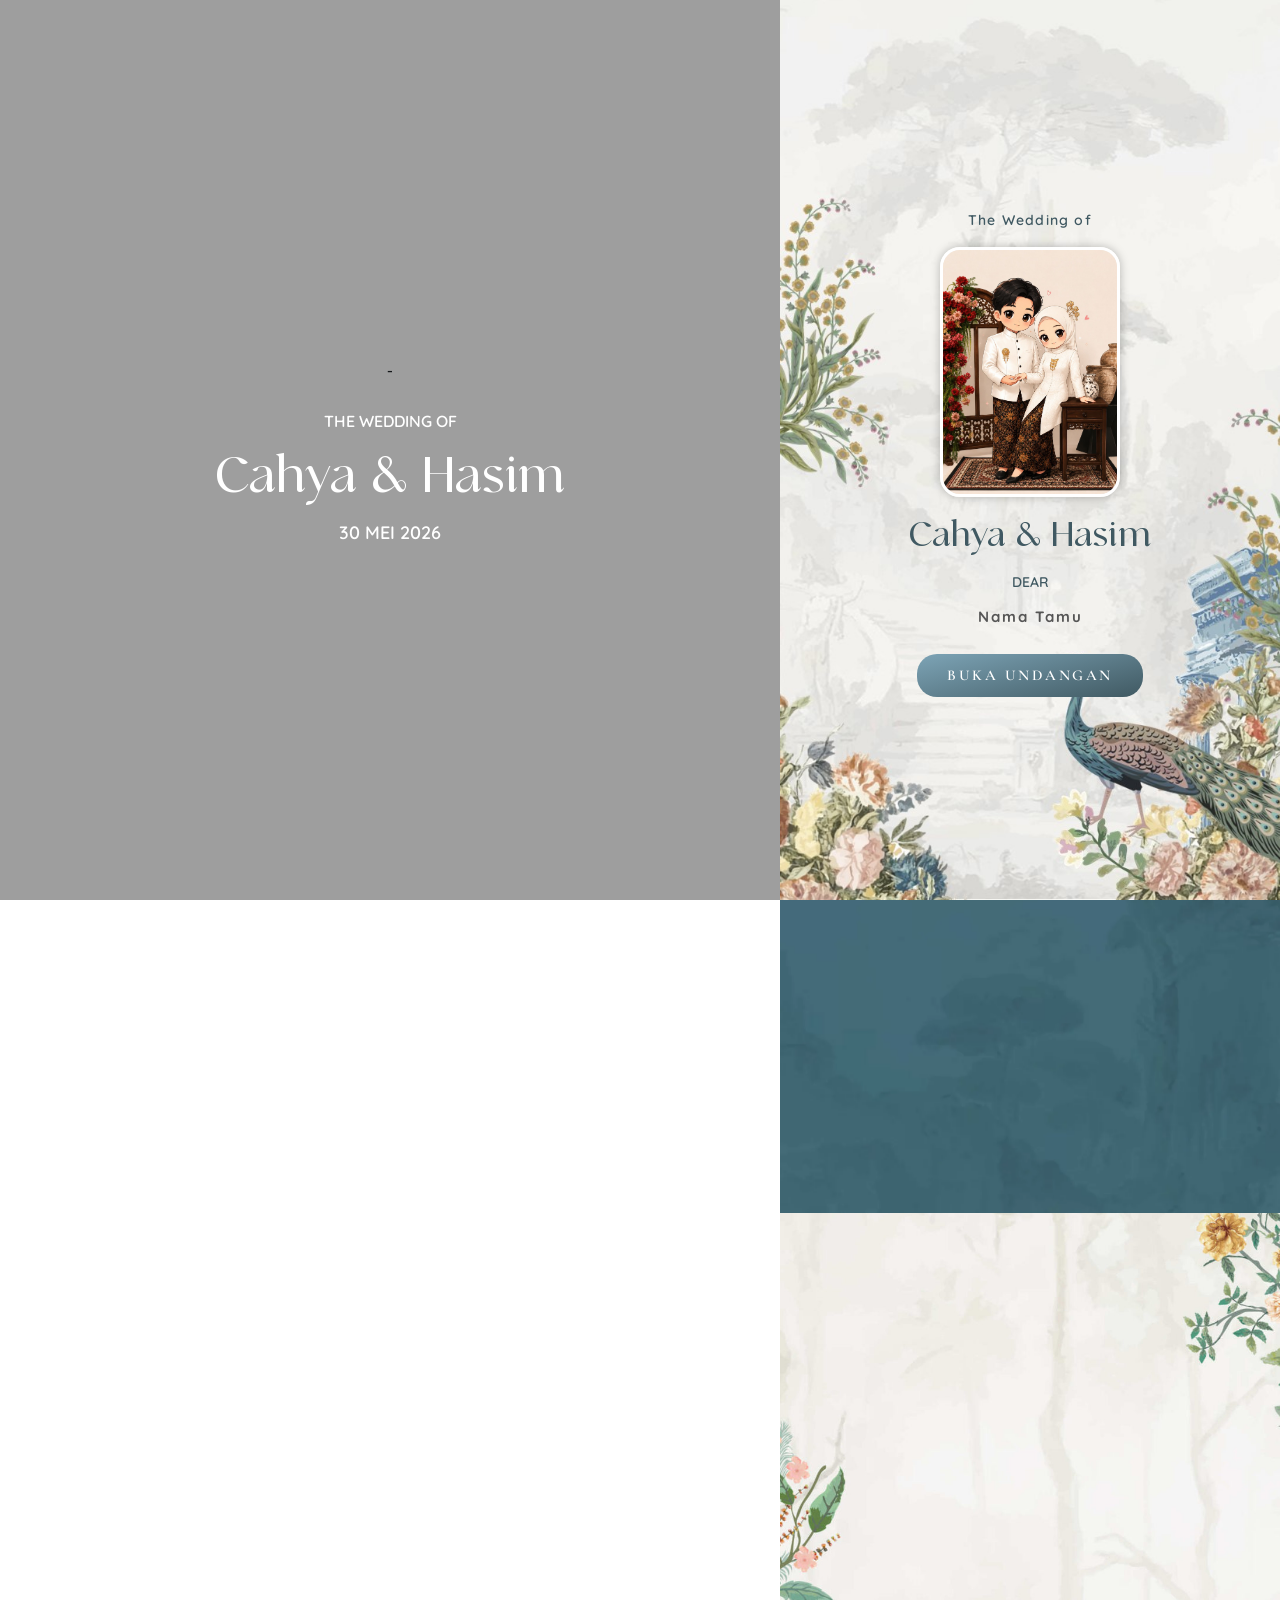
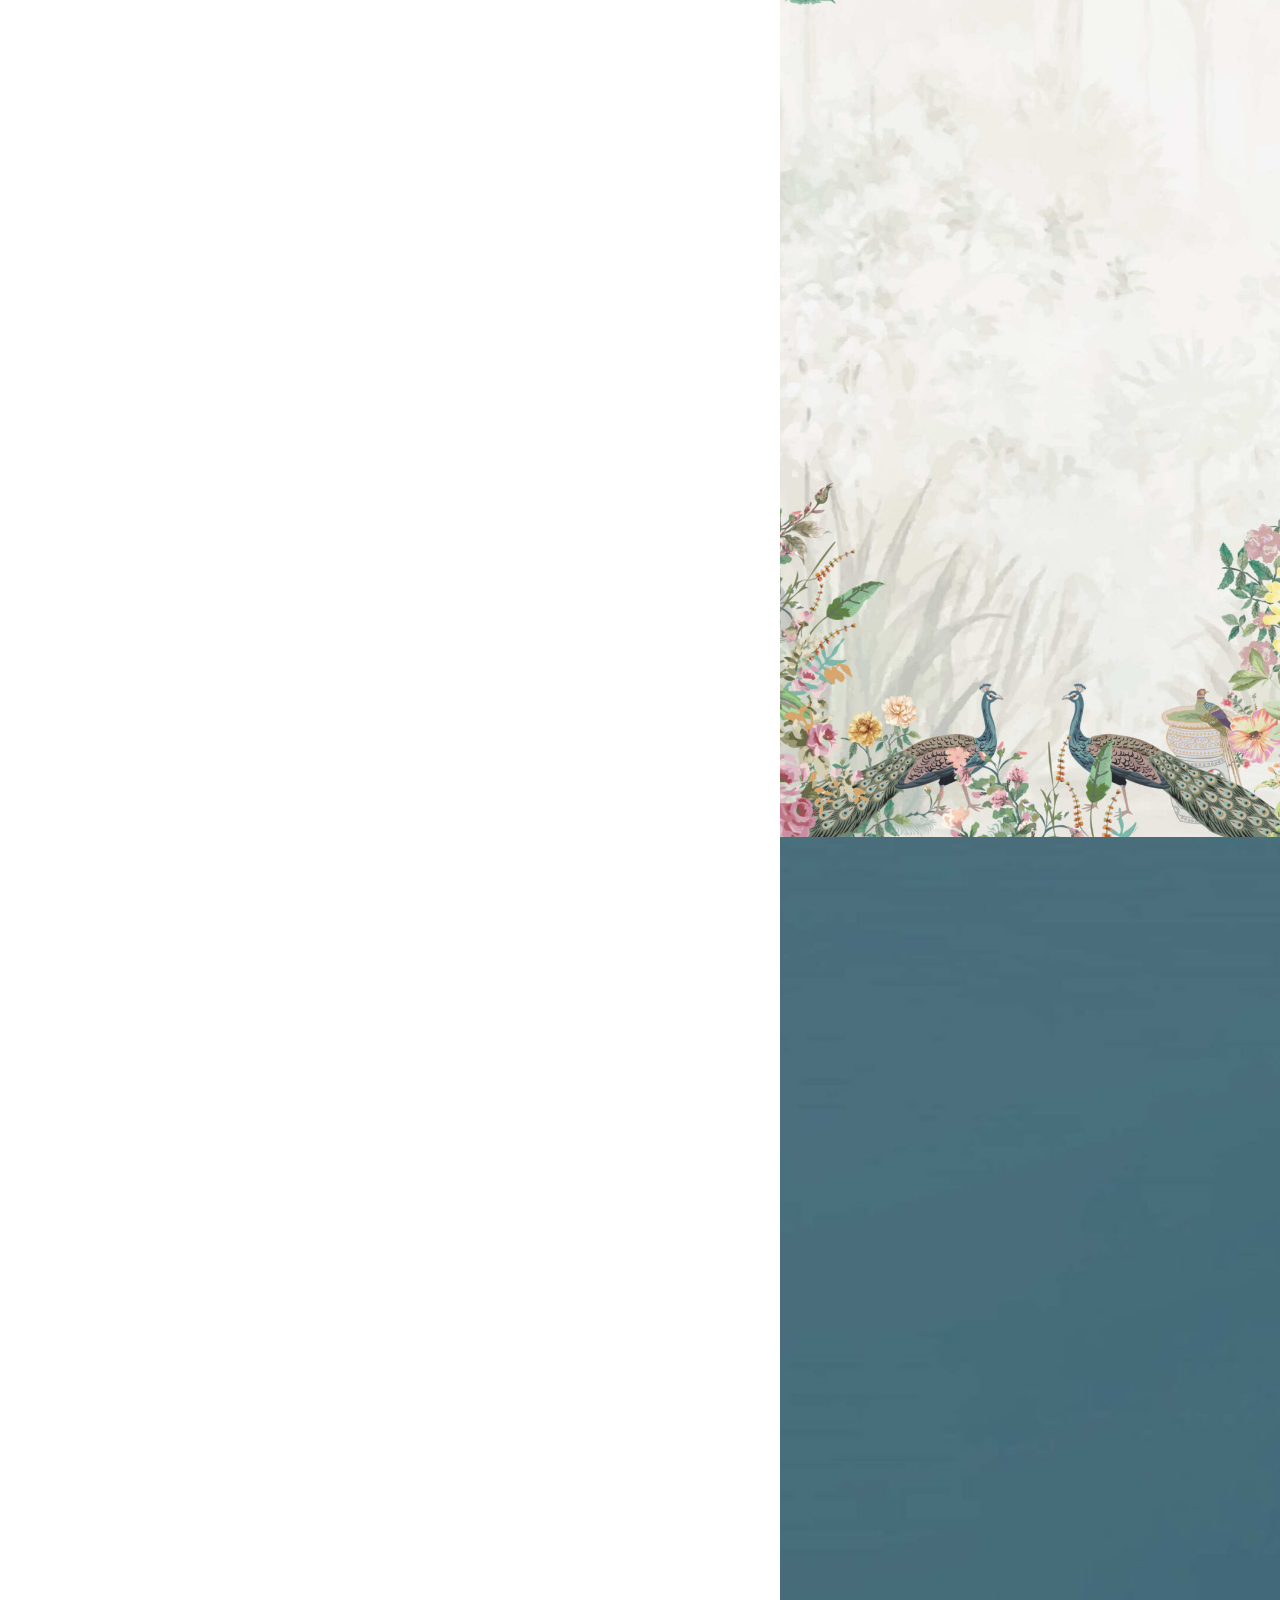
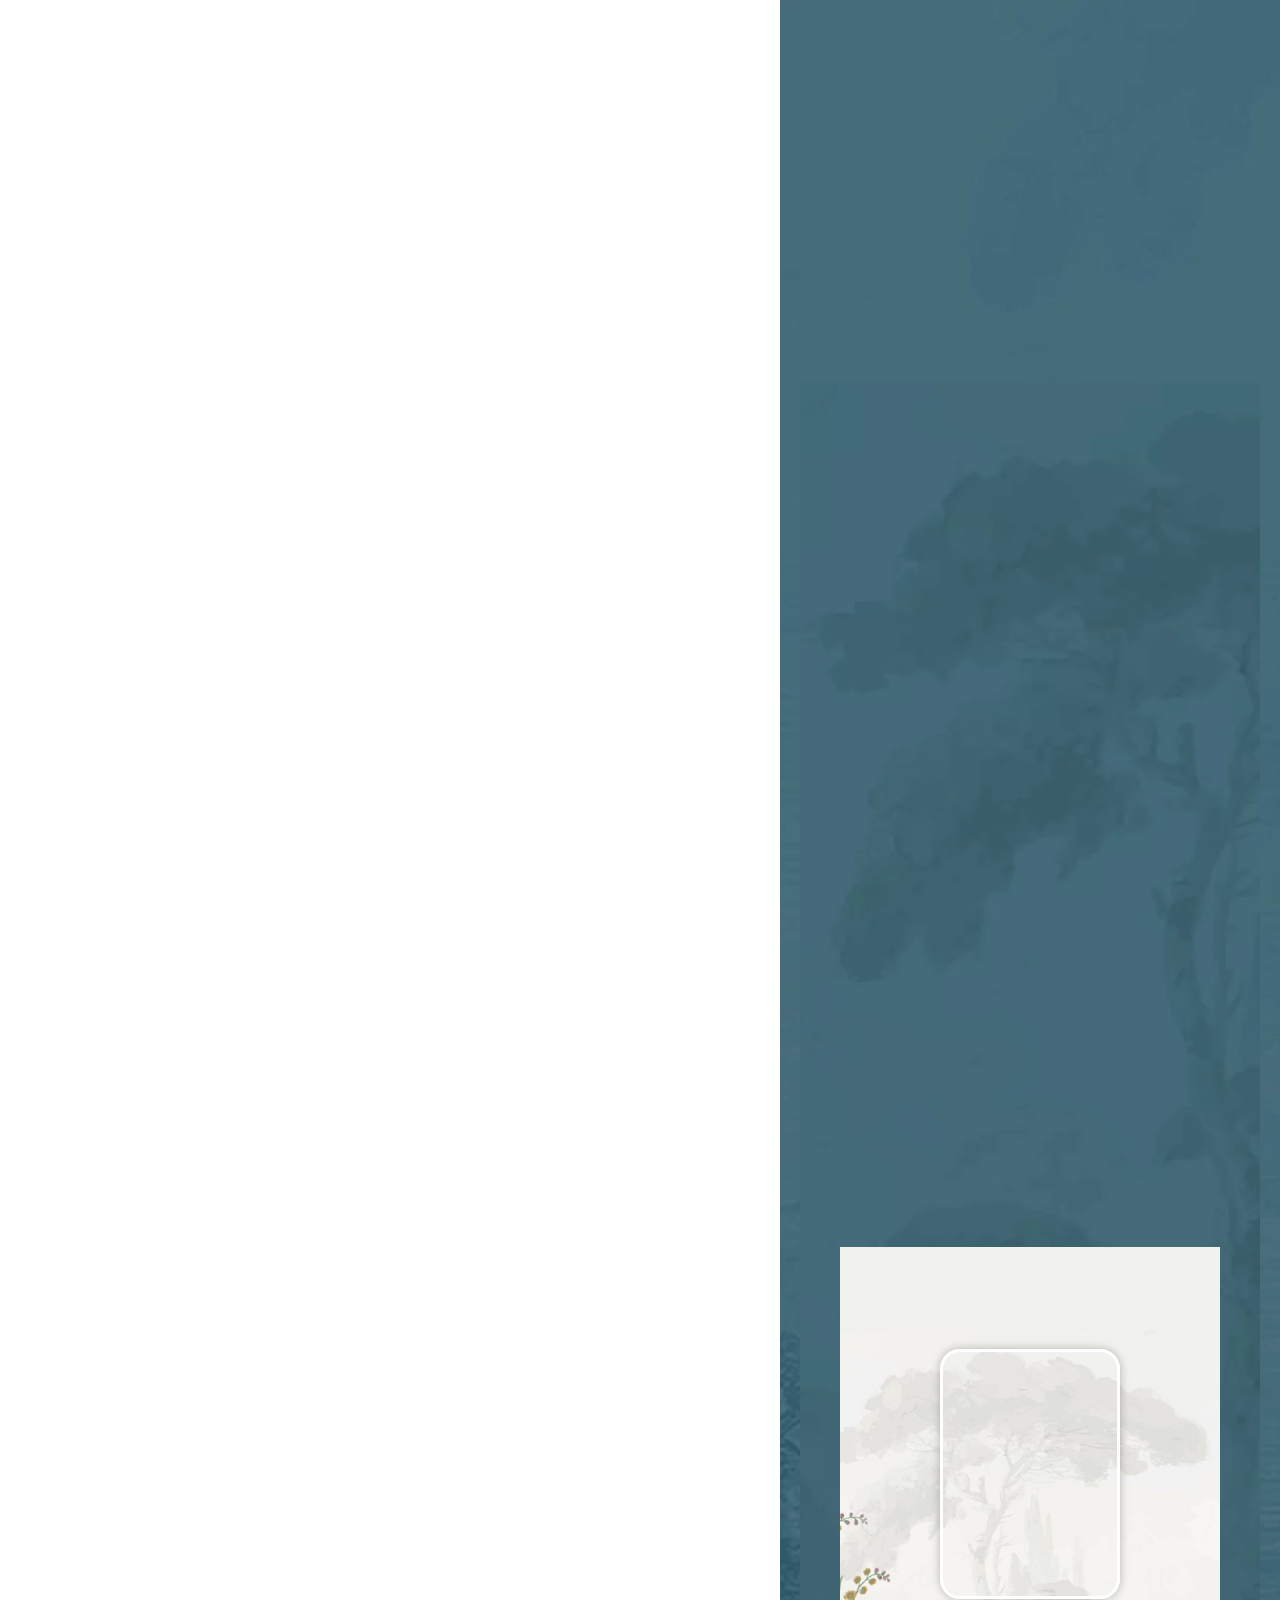
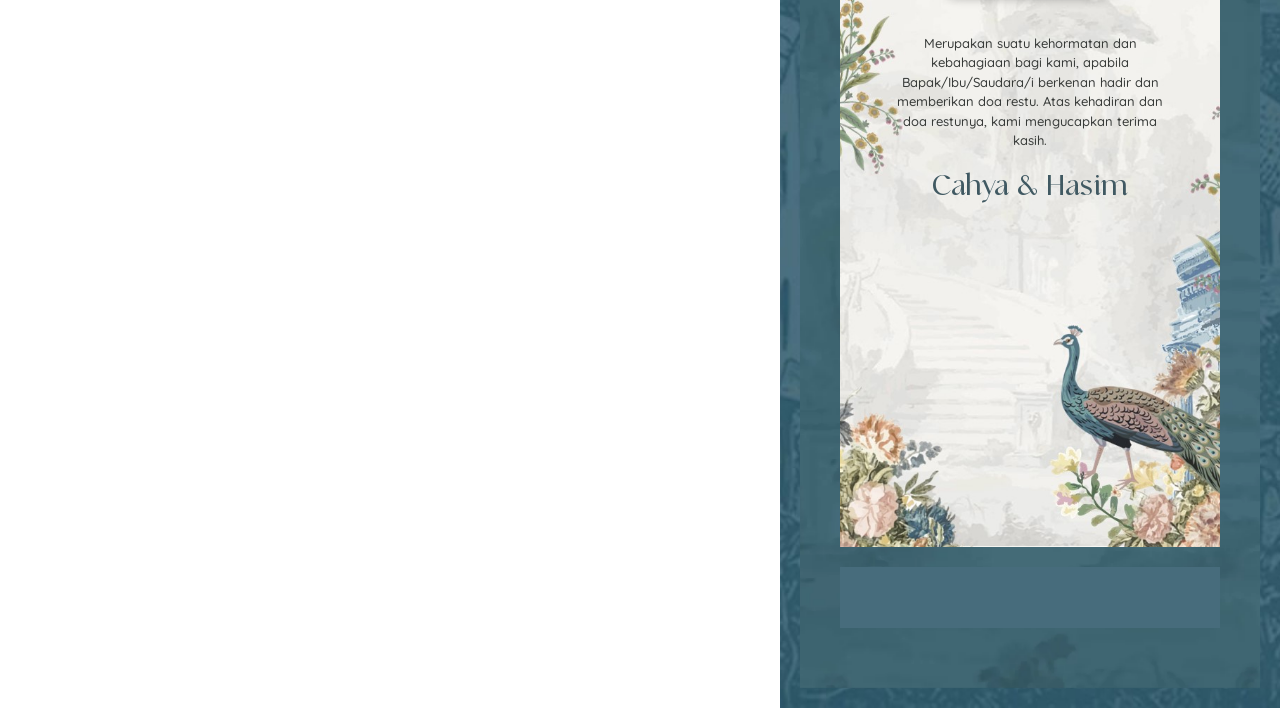
==== commit 7c928cea: "p" ====
--- a/index.html
+++ b/index.html
@@ -395,8 +395,8 @@
 				</div>
 				<div class="elementor-element elementor-element-46049ccf profil af zoom-out elementor-widget elementor-widget-image" data-id="46049ccf" data-element_type="widget" data-widget_type="image.default">
 				<div class="elementor-widget-container">
-															<img fetchpriority="high" decoding="async" width="1000" height="1283" src="./image/couple.png" class="attachment-full size-full wp-image-29337" alt="" 
-															srcset="./image/couple.png 1000w, ./image/couple.png 234w, ./image/couple.png 798w, ./image/couple.png 768w" sizes="(max-width: 1000px) 100vw, 1000px" />															</div>
+															<img fetchpriority="high" decoding="async" width="1000" height="1283" src="./image/couple1.jpeg" class="attachment-full size-full wp-image-29337" alt="" 
+															srcset="./image/couple1.jpeg 1000w, ./image/couple1.jpeg 234w, ./image/couple1.jpeg 798w, ./image/couple1.jpeg 768w" sizes="(max-width: 1000px) 100vw, 1000px" />															</div>
 				</div>
 				<div class="elementor-element elementor-element-542845a8 af slide-up elementor-widget elementor-widget-heading" data-id="542845a8" data-element_type="widget" data-widget_type="heading.default">
 				<div class="elementor-widget-container">
@@ -422,9 +422,7 @@
 								</div>
 				</div>
 				<div class="elementor-element elementor-element-35b6a5cc elementor-absolute elementor-align-center elementor-widget elementor-widget-lottie"
-				 	data-id="35b6a5cc" data-element_type="widget" data-settings="{&quot;source_json&quot;:{&quot;url&quot;:&quot;
-						./wp-content/uploads/2025/04/bird-hitam.json
-					&quot;,&quot;id&quot;:29338,&quot;size&quot;:&quot;&quot;},&quot;loop&quot;:&quot;yes&quot;,&quot;_position&quot;:&quot;absolute&quot;,&quot;source&quot;:&quot;media_file&quot;,&quot;caption_source&quot;:&quot;none&quot;,&quot;link_to&quot;:&quot;none&quot;,&quot;trigger&quot;:&quot;arriving_to_viewport&quot;,&quot;viewport&quot;:{&quot;unit&quot;:&quot;%&quot;,&quot;size&quot;:&quot;&quot;,&quot;sizes&quot;:{&quot;start&quot;:0,&quot;end&quot;:100}},&quot;play_speed&quot;:{&quot;unit&quot;:&quot;px&quot;,&quot;size&quot;:1,&quot;sizes&quot;:[]},&quot;start_point&quot;:{&quot;unit&quot;:&quot;%&quot;,&quot;size&quot;:0,&quot;sizes&quot;:[]},&quot;end_point&quot;:{&quot;unit&quot;:&quot;%&quot;,&quot;size&quot;:100,&quot;sizes&quot;:[]},&quot;renderer&quot;:&quot;svg&quot;}" data-widget_type="lottie.default">
+				 	data-id="35b6a5cc" data-element_type="widget" data-settings="{&quot;source_json&quot;:{&quot;url&quot;:&quot;./wp-content/uploads/2025/04/bird-hitam.json&quot;,&quot;id&quot;:29338,&quot;size&quot;:&quot;&quot;},&quot;loop&quot;:&quot;yes&quot;,&quot;_position&quot;:&quot;absolute&quot;,&quot;source&quot;:&quot;media_file&quot;,&quot;caption_source&quot;:&quot;none&quot;,&quot;link_to&quot;:&quot;none&quot;,&quot;trigger&quot;:&quot;arriving_to_viewport&quot;,&quot;viewport&quot;:{&quot;unit&quot;:&quot;%&quot;,&quot;size&quot;:&quot;&quot;,&quot;sizes&quot;:{&quot;start&quot;:0,&quot;end&quot;:100}},&quot;play_speed&quot;:{&quot;unit&quot;:&quot;px&quot;,&quot;size&quot;:1,&quot;sizes&quot;:[]},&quot;start_point&quot;:{&quot;unit&quot;:&quot;%&quot;,&quot;size&quot;:0,&quot;sizes&quot;:[]},&quot;end_point&quot;:{&quot;unit&quot;:&quot;%&quot;,&quot;size&quot;:100,&quot;sizes&quot;:[]},&quot;renderer&quot;:&quot;svg&quot;}" data-widget_type="lottie.default">
 				<div class="elementor-widget-container">
 					<div class="e-lottie__container"><div class="e-lottie__animation"></div></div>				</div>
 				</div>
@@ -442,7 +440,7 @@
 				</div>
 				<div class="elementor-element elementor-element-7d523423 af slide-up elementor-widget elementor-widget-heading" data-id="7d523423" data-element_type="widget" data-widget_type="heading.default">
 				<div class="elementor-widget-container">
-					<p class="elementor-heading-title elementor-size-default">31 Mei 2026</p>				</div>
+					<p class="elementor-heading-title elementor-size-default">30 MEI 2026</p>				</div>
 				</div>
 				</div>
 		<div class="elementor-element elementor-element-6e3ddc8 e-con-full e-flex e-con e-child" data-id="6e3ddc8" data-element_type="container">
@@ -460,7 +458,7 @@
 				</div>
 				<div class="elementor-element elementor-element-20d7cc74 animated-slow elementor-invisible elementor-widget elementor-widget-heading" data-id="20d7cc74" data-element_type="widget" data-settings="{&quot;_animation&quot;:&quot;fadeInUp&quot;,&quot;_animation_delay&quot;:10000}" data-widget_type="heading.default">
 				<div class="elementor-widget-container">
-					<h2 class="elementor-heading-title elementor-size-default">31 Mei 2026</h2>				</div>
+					<h2 class="elementor-heading-title elementor-size-default">30 MEI 2026</h2>				</div>
 				</div>
 				<div class="elementor-element elementor-element-ff77cd5 elementor-align-center animated-slow elementor-invisible elementor-widget elementor-widget-button" data-id="ff77cd5" data-element_type="widget" data-settings="{&quot;_animation&quot;:&quot;zoomIn&quot;,&quot;_animation_delay&quot;:10000}" data-widget_type="button.default">
 				<div class="elementor-widget-container">
@@ -481,9 +479,7 @@
 						</div>
 				</div>
 				</div>
-				<div class="elementor-element elementor-element-54800153 animated-slow elementor-absolute elementor-align-center elementor-invisible elementor-widget elementor-widget-lottie" data-id="54800153" data-element_type="widget" data-settings="{&quot;source_json&quot;:{&quot;url&quot;:&quot;
-					./wp-content/uploads/2025/04/bird-hitam2.json
-					&quot;,&quot;id&quot;:29341,&quot;size&quot;:&quot;&quot;},&quot;loop&quot;:&quot;yes&quot;,&quot;_animation&quot;:&quot;fadeInUp&quot;,&quot;_position&quot;:&quot;absolute&quot;,&quot;source&quot;:&quot;media_file&quot;,&quot;caption_source&quot;:&quot;none&quot;,&quot;link_to&quot;:&quot;none&quot;,&quot;trigger&quot;:&quot;arriving_to_viewport&quot;,&quot;viewport&quot;:{&quot;unit&quot;:&quot;%&quot;,&quot;size&quot;:&quot;&quot;,&quot;sizes&quot;:{&quot;start&quot;:0,&quot;end&quot;:100}},&quot;play_speed&quot;:{&quot;unit&quot;:&quot;px&quot;,&quot;size&quot;:1,&quot;sizes&quot;:[]},&quot;start_point&quot;:{&quot;unit&quot;:&quot;%&quot;,&quot;size&quot;:0,&quot;sizes&quot;:[]},&quot;end_point&quot;:{&quot;unit&quot;:&quot;%&quot;,&quot;size&quot;:100,&quot;sizes&quot;:[]},&quot;renderer&quot;:&quot;svg&quot;}" data-widget_type="lottie.default">
+				<div class="elementor-element elementor-element-54800153 animated-slow elementor-absolute elementor-align-center elementor-invisible elementor-widget elementor-widget-lottie" data-id="54800153" data-element_type="widget" data-settings="{&quot;source_json&quot;:{&quot;url&quot;:&quot;./wp-content/uploads/2025/04/bird-hitam-2.json&quot;,&quot;id&quot;:29341,&quot;size&quot;:&quot;&quot;},&quot;loop&quot;:&quot;yes&quot;,&quot;_animation&quot;:&quot;fadeInUp&quot;,&quot;_position&quot;:&quot;absolute&quot;,&quot;source&quot;:&quot;media_file&quot;,&quot;caption_source&quot;:&quot;none&quot;,&quot;link_to&quot;:&quot;none&quot;,&quot;trigger&quot;:&quot;arriving_to_viewport&quot;,&quot;viewport&quot;:{&quot;unit&quot;:&quot;%&quot;,&quot;size&quot;:&quot;&quot;,&quot;sizes&quot;:{&quot;start&quot;:0,&quot;end&quot;:100}},&quot;play_speed&quot;:{&quot;unit&quot;:&quot;px&quot;,&quot;size&quot;:1,&quot;sizes&quot;:[]},&quot;start_point&quot;:{&quot;unit&quot;:&quot;%&quot;,&quot;size&quot;:0,&quot;sizes&quot;:[]},&quot;end_point&quot;:{&quot;unit&quot;:&quot;%&quot;,&quot;size&quot;:100,&quot;sizes&quot;:[]},&quot;renderer&quot;:&quot;svg&quot;}" data-widget_type="lottie.default">
 				<div class="elementor-widget-container">
 					<div class="e-lottie__container"><div class="e-lottie__animation"></div></div>				</div>
 				</div>
@@ -526,9 +522,7 @@
 				<div class="elementor-widget-container">
 					<h2 class="elementor-heading-title elementor-size-default">Tanpa mengurangi rasa hormat, kami mengundang Bapak/Ibu/Saudara/i serta kerabat sekalian untuk menghadiri acara pernikahan kami :</h2>				</div>
 				</div>
-				<div class="elementor-element elementor-element-5ee4f510 elementor-absolute elementor-widget__width-initial elementor-widget-mobile__width-initial elementor-align-center elementor-widget elementor-widget-lottie" data-id="5ee4f510" data-element_type="widget" data-settings="{&quot;source_json&quot;:{&quot;url&quot;:&quot;
-					./wp-content/uploads/2025/04/bird-hitam.json
-					&quot;,&quot;id&quot;:29338,&quot;size&quot;:&quot;&quot;},&quot;loop&quot;:&quot;yes&quot;,&quot;_position&quot;:&quot;absolute&quot;,&quot;source&quot;:&quot;media_file&quot;,&quot;caption_source&quot;:&quot;none&quot;,&quot;link_to&quot;:&quot;none&quot;,&quot;trigger&quot;:&quot;arriving_to_viewport&quot;,&quot;viewport&quot;:{&quot;unit&quot;:&quot;%&quot;,&quot;size&quot;:&quot;&quot;,&quot;sizes&quot;:{&quot;start&quot;:0,&quot;end&quot;:100}},&quot;play_speed&quot;:{&quot;unit&quot;:&quot;px&quot;,&quot;size&quot;:1,&quot;sizes&quot;:[]},&quot;start_point&quot;:{&quot;unit&quot;:&quot;%&quot;,&quot;size&quot;:0,&quot;sizes&quot;:[]},&quot;end_point&quot;:{&quot;unit&quot;:&quot;%&quot;,&quot;size&quot;:100,&quot;sizes&quot;:[]},&quot;renderer&quot;:&quot;svg&quot;}" data-widget_type="lottie.default">
+				<div class="elementor-element elementor-element-5ee4f510 elementor-absolute elementor-widget__width-initial elementor-widget-mobile__width-initial elementor-align-center elementor-widget elementor-widget-lottie" data-id="5ee4f510" data-element_type="widget" data-settings="{&quot;source_json&quot;:{&quot;url&quot;:&quot;./wp-content/uploads/2025/04/bird-hitam.json&quot;,&quot;id&quot;:29338,&quot;size&quot;:&quot;&quot;},&quot;loop&quot;:&quot;yes&quot;,&quot;_position&quot;:&quot;absolute&quot;,&quot;source&quot;:&quot;media_file&quot;,&quot;caption_source&quot;:&quot;none&quot;,&quot;link_to&quot;:&quot;none&quot;,&quot;trigger&quot;:&quot;arriving_to_viewport&quot;,&quot;viewport&quot;:{&quot;unit&quot;:&quot;%&quot;,&quot;size&quot;:&quot;&quot;,&quot;sizes&quot;:{&quot;start&quot;:0,&quot;end&quot;:100}},&quot;play_speed&quot;:{&quot;unit&quot;:&quot;px&quot;,&quot;size&quot;:1,&quot;sizes&quot;:[]},&quot;start_point&quot;:{&quot;unit&quot;:&quot;%&quot;,&quot;size&quot;:0,&quot;sizes&quot;:[]},&quot;end_point&quot;:{&quot;unit&quot;:&quot;%&quot;,&quot;size&quot;:100,&quot;sizes&quot;:[]},&quot;renderer&quot;:&quot;svg&quot;}" data-widget_type="lottie.default">
 				<div class="elementor-widget-container">
 					<div class="e-lottie__container"><div class="e-lottie__animation"></div></div>				</div>
 				</div>
@@ -541,13 +535,13 @@
 				</div>
 				<div class="elementor-element elementor-element-4a8fe8fe profil ef zoom-out elementor-widget elementor-widget-image" data-id="4a8fe8fe" data-element_type="widget" data-widget_type="image.default">
 				<div class="elementor-widget-container">
-															<img decoding="async" width="970" height="1236" src="./image/cewe.png" class="attachment-full size-full wp-image-29344" alt="" 
-															srcset="./image/cewe.png 970w, ./image/cewe.png 235w, 
-															./image/cewe.png 804w, ./image/cewe.png 768w" sizes="(max-width: 970px) 100vw, 970px" />															</div>
+															<img decoding="async" width="970" height="1236" src="./image/cewe1.jpeg" class="attachment-full size-full wp-image-29344" alt="" 
+															srcset="./image/cewe1.jpeg 970w, ./image/cewe1.jpeg 235w, 
+															./image/cewe1.jpeg 804w, ./image/cewe1.jpeg 768w" sizes="(max-width: 970px) 100vw, 970px" />															</div>
 				</div>
 				<div class="elementor-element elementor-element-63752742 ef zoom-in elementor-widget elementor-widget-heading" data-id="63752742" data-element_type="widget" data-widget_type="heading.default">
 				<div class="elementor-widget-container">
-					<h2 class="elementor-heading-title elementor-size-default">Cahya Wulansari</h2>				</div>
+					<h2 class="elementor-heading-title elementor-size-default">Cahya Wulansari, S.M</h2>				</div>
 				</div>
 				<div class="elementor-element elementor-element-4bb5f3ce ef zoom-in elementor-widget elementor-widget-text-editor" data-id="4bb5f3ce" data-element_type="widget" data-widget_type="text-editor.default">
 				<div class="elementor-widget-container">
@@ -566,13 +560,13 @@
 				</div>
 				<div class="elementor-element elementor-element-d5e6660 profil ef zoom-out elementor-widget elementor-widget-image" data-id="d5e6660" data-element_type="widget" data-widget_type="image.default">
 				<div class="elementor-widget-container">
-															<img decoding="async" width="922" height="1172" src="./image/cowo.png" class="attachment-full size-full wp-image-29345" alt="" 
-															srcset="./image/cowo.png 922w, ./image/cowo.png 236w, 
-															./image/cowo.png 806w, ./image/cowo.png 768w" sizes="(max-width: 922px) 100vw, 922px" />															</div>
+															<img decoding="async" width="922" height="1172" src="./image/cowo2.jpeg" class="attachment-full size-full wp-image-29345" alt="" 
+															srcset="./image/cowo2.jpeg 922w, ./image/cowo2.jpeg 236w, 
+															./image/cowo2.jpeg 806w, ./image/cowo2.jpeg 768w" sizes="(max-width: 922px) 100vw, 922px" />															</div>
 				</div>
 				<div class="elementor-element elementor-element-28b4a2a4 ef zoom-in elementor-widget elementor-widget-heading" data-id="28b4a2a4" data-element_type="widget" data-widget_type="heading.default">
 				<div class="elementor-widget-container">
-					<h2 class="elementor-heading-title elementor-size-default">Hasim Febriyanto</h2>
+					<h2 class="elementor-heading-title elementor-size-default">Hasim Febriyanto, S.Kom</h2>
 				</div>
 				</div>
 				<div class="elementor-element elementor-element-23b97932 ef zoom-in elementor-widget elementor-widget-text-editor" data-id="23b97932" data-element_type="widget" data-widget_type="text-editor.default">
@@ -614,7 +608,7 @@
 					
 	<div class="wpkoi-elements-countdown-wrapper">
 		<div class="wpkoi-elements-countdown-container wpkoi-elements-countdown-label-block ">		
-			<ul id="wpkoi-elements-countdown-69090473" class="wpkoi-elements-countdown-items" data-date="Mar 09 2026 10:00:00">
+			<ul id="wpkoi-elements-countdown-69090473" class="wpkoi-elements-countdown-items" data-date="May 30 2026 10:00:00">
 			    <li class="wpkoi-elements-countdown-item"><div class="wpkoi-elements-countdown-days"><span data-days class="wpkoi-elements-countdown-digits">00</span><span class="wpkoi-elements-countdown-label">Hari</span></div></li>			    <li class="wpkoi-elements-countdown-item"><div class="wpkoi-elements-countdown-hours"><span data-hours class="wpkoi-elements-countdown-digits">00</span><span class="wpkoi-elements-countdown-label">Jam</span></div></li>			   <li class="wpkoi-elements-countdown-item"><div class="wpkoi-elements-countdown-minutes"><span data-minutes class="wpkoi-elements-countdown-digits">00</span><span class="wpkoi-elements-countdown-label">Menit</span></div></li>			   <li class="wpkoi-elements-countdown-item"><div class="wpkoi-elements-countdown-seconds"><span data-seconds class="wpkoi-elements-countdown-digits">00</span><span class="wpkoi-elements-countdown-label">Detik</span></div></li>			</ul>
 			<div class="clearfix"></div>
 		</div>
@@ -652,7 +646,7 @@
 				</div>
 				<div class="elementor-element elementor-element-737f82c ef slide-up elementor-widget elementor-widget-heading" data-id="737f82c" data-element_type="widget" data-widget_type="heading.default">
 				<div class="elementor-widget-container">
-					<h2 class="elementor-heading-title elementor-size-default">Minggu, 31 Mei 2026</h2>				
+					<h2 class="elementor-heading-title elementor-size-default">Minggu, 31 MEI 2026</h2>				
 				</div>
 				</div>
 				<div class="elementor-element elementor-element-42e17f5f ef slide-up elementor-widget elementor-widget-text-editor" data-id="42e17f5f" data-element_type="widget" data-widget_type="text-editor.default">
@@ -682,7 +676,7 @@
 				</div>
 				<div class="elementor-element elementor-element-1874ed81 ef slide-up elementor-widget elementor-widget-heading" data-id="1874ed81" data-element_type="widget" data-widget_type="heading.default">
 				<div class="elementor-widget-container">
-					<h2 class="elementor-heading-title elementor-size-default">Minggu, 31 Mei 2026</h2>				
+					<h2 class="elementor-heading-title elementor-size-default">Sabtu, 30 MEI 2026</h2>				
 				</div>
 				</div>
 				<div class="elementor-element elementor-element-5dc3701e ef slide-up elementor-widget elementor-widget-text-editor" data-id="5dc3701e" data-element_type="widget" data-widget_type="text-editor.default">
@@ -752,13 +746,13 @@
 															<img loading="lazy" decoding="async" width="150" height="150" src="./wp-content/uploads/2025/04/chip-atm-1-2-4.png" class="attachment-full size-full wp-image-29357" alt="" />															</div>
 				</div>
 				<div class="elementor-element elementor-element-15d1294 elementor-widget elementor-widget-heading" data-id="15d1294" data-element_type="widget" data-widget_type="heading.default">
-				<div class="elementor-widget-container">
-					<p class="elementor-heading-title elementor-size-default">185xxxxxxxx</p>				
-				</div>
+					<div class="elementor-widget-container">
+						<p class="elementor-heading-title elementor-size-default">1238xxxxxx</p>				
+					</div>
 				</div>
 				<div class="elementor-element elementor-element-73be5e69 elementor-widget elementor-widget-heading" data-id="73be5e69" data-element_type="widget" data-widget_type="heading.default">
 				<div class="elementor-widget-container">
-					<p class="elementor-heading-title elementor-size-default">Habib</p>				</div>
+					<p class="elementor-heading-title elementor-size-default">Cahya Wulansari</p>				</div>
 				</div>
 				<div class="elementor-element elementor-element-7322d785 elementor-align-right elementor-tablet-align-right elementor-mobile-align-right elementor-widget elementor-widget-weddingpress-copy-text" data-id="7322d785" data-element_type="widget" data-widget_type="weddingpress-copy-text.default">
 				<div class="elementor-widget-container">
@@ -767,7 +761,7 @@
 
 		<div class="head-title"></div>
 		<div class="elementor-button-wrapper">
-						<div class="copy-content spancontent" style="display: none;"></div>
+						<div class="copy-content spancontent" style="display: none;">1238332610</div>
 				
 			<a style="cursor:pointer;" onclick="copyText(this)" data-message="berhasil disalin" class="elementor-button" role="button">
 				
@@ -821,26 +815,21 @@
 		<div class="elementor-element elementor-element-42fdad99 e-con-full animated-slow e-flex elementor-invisible e-con e-child" data-id="42fdad99" data-element_type="container" data-settings="{&quot;background_background&quot;:&quot;classic&quot;,&quot;animation&quot;:&quot;zoomIn&quot;}">
 				<div class="elementor-element elementor-element-3b3c65fc elementor-widget elementor-widget-image" data-id="3b3c65fc" data-element_type="widget" data-widget_type="image.default">
 				<div class="elementor-widget-container">
-															<img loading="lazy" decoding="async" width="1200" height="342" src="./wp-content/uploads/2025/04/1200px-Logo_dana_blue.svg-1-1-1.png" class="attachment-full size-full wp-image-29359" alt="" 
-															srcset="./wp-content/uploads/2025/04/1200px-Logo_dana_blue.svg-1-1-1.png 1200w, 
-															./wp-content/uploads/2025/04/1200px-Logo_dana_blue.svg-1-1-1-300x86.png 300w, 
-															./wp-content/uploads/2025/04/1200px-Logo_dana_blue.svg-1-1-1-1024x292.png 1024w, 
-															./wp-content/uploads/2025/04/1200px-Logo_dana_blue.svg-1-1-1-768x219.png 768w" sizes="(max-width: 1200px) 100vw, 1200px" />															</div>
-				</div>
-				<div class="elementor-element elementor-element-704e04f4 elementor-widget elementor-widget-spacer" data-id="704e04f4" data-element_type="widget" data-widget_type="spacer.default">
-				<div class="elementor-widget-container">
-							<div class="elementor-spacer">
-			<div class="elementor-spacer-inner"></div>
-		</div>
-						</div>
-				</div>
-				<div class="elementor-element elementor-element-6e1445a3 elementor-widget elementor-widget-heading" data-id="6e1445a3" data-element_type="widget" data-widget_type="heading.default">
-				<div class="elementor-widget-container">
-					<p class="elementor-heading-title elementor-size-default">1234 5678 90</p>				</div>
+															<img loading="lazy" decoding="async" width="2560" height="813" src="./image/mandiri.png" class="attachment-full size-full wp-image-29356" alt="" 
+															srcset="./image/mandiri.png 2560w, ./image/mandiri.png 300w, ./image/mandiri.png 1024w, ./image/mandiri.png 768w, ./image/mandiri.png 2048w" sizes="(max-width: 2560px) 100vw, 2560px" />															</div>
+				</div>
+				<div class="elementor-element elementor-element-325f0768 elementor-widget elementor-widget-image" data-id="325f0768" data-element_type="widget" data-widget_type="image.default">
+				<div class="elementor-widget-container">
+															<img loading="lazy" decoding="async" width="150" height="150" src="./wp-content/uploads/2025/04/chip-atm-1-2-4.png" class="attachment-full size-full wp-image-29357" alt="" />															</div>
+				</div>
+				<div class="elementor-element elementor-element-15d1294 elementor-widget elementor-widget-heading" data-id="15d1294" data-element_type="widget" data-widget_type="heading.default">
+					<div class="elementor-widget-container">
+						<p class="elementor-heading-title elementor-size-default">1850xxxxxxxx</p>				
+					</div>
 				</div>
 				<div class="elementor-element elementor-element-79bcddd8 elementor-widget elementor-widget-heading" data-id="79bcddd8" data-element_type="widget" data-widget_type="heading.default">
 				<div class="elementor-widget-container">
-					<p class="elementor-heading-title elementor-size-default">Cahya</p>				</div>
+					<p class="elementor-heading-title elementor-size-default">Hasim Febriyanto</p>				</div>
 				</div>
 				<div class="elementor-element elementor-element-5634a860 elementor-align-right elementor-tablet-align-right elementor-mobile-align-right elementor-widget elementor-widget-weddingpress-copy-text" data-id="5634a860" data-element_type="widget" data-widget_type="weddingpress-copy-text.default">
 				<div class="elementor-widget-container">
@@ -849,7 +838,7 @@
 
 		<div class="head-title"></div>
 		<div class="elementor-button-wrapper">
-						<div class="copy-content spancontent" style="display: none;"></div>
+						<div class="copy-content spancontent" style="display: none;">1850003541841</div>
 				
 			<a style="cursor:pointer;" onclick="copyText(this)" data-message="berhasil disalin" class="elementor-button" role="button">
 				
@@ -878,6 +867,7 @@
 
 		<script>
 		function copyText(el) {
+			console.log(el);
 		    var content = jQuery(el).siblings('div.copy-content').html()
 		    var temp = jQuery("<textarea>");
 		    jQuery("body").append(temp);
@@ -900,176 +890,455 @@
 						</div>
 				</div>
 				</div>
-		<div class="elementor-element elementor-element-3765d672 e-con-full animated-slow e-flex elementor-invisible e-con e-child" data-id="3765d672" data-element_type="container" data-settings="{&quot;background_background&quot;:&quot;classic&quot;,&quot;animation&quot;:&quot;zoomIn&quot;}">
-				<div class="elementor-element elementor-element-319d435f elementor-view-default elementor-widget elementor-widget-icon" data-id="319d435f" data-element_type="widget" data-widget_type="icon.default">
-				<div class="elementor-widget-container">
-							<div class="elementor-icon-wrapper">
-			<div class="elementor-icon">
-			<i aria-hidden="true" class="fas fa-gift"></i>			</div>
+		<div class="elementor-element elementor-element-496fed03 elementor-widget elementor-widget-spacer" data-id="496fed03" data-element_type="widget" data-widget_type="spacer.default">
+			<div class="elementor-widget-container">
+				<div class="elementor-spacer">
+					<div class="elementor-spacer-inner"></div>
+				</div>
+			</div>
 		</div>
-						</div>
-				</div>
-				<div class="elementor-element elementor-element-5c0401d2 elementor-widget elementor-widget-heading" data-id="5c0401d2" data-element_type="widget" data-widget_type="heading.default">
-				<div class="elementor-widget-container">
-					<p class="elementor-heading-title elementor-size-default">Kirim Hadiah</p>				</div>
-				</div>
-				<div class="elementor-element elementor-element-7669206b elementor-widget elementor-widget-text-editor" data-id="7669206b" data-element_type="widget" data-widget_type="text-editor.default">
-				<div class="elementor-widget-container">
-									<p>Nama Penerima : Habib Yulianto</p><p>No. HP : <b>1234 5678 90</b></p><p>Ds Pagu Kec.Wates Kab. Kediri</p>								</div>
-				</div>
-				</div>
-				</div>
-				<div class="elementor-element elementor-element-496fed03 elementor-widget elementor-widget-spacer" data-id="496fed03" data-element_type="widget" data-widget_type="spacer.default">
+	</div>
+		<div class="elementor-element elementor-element-7b00f5bb ef slide-up elementor-widget" data-id="7b00f5bb">
+			<div class="elementor-widget-container">
+
+				<div class="custom-wish">
+
+				<!-- FORM -->
+				<div class="wish-form">
+					<div class="wish-form-title">
+						<h3>Kirim Ucapan</h3>
+						<p>Berikan doa & harapan terbaik</p>
+					</div>
+
+					<div class="input-group">
+						<span class="input-icon">👤</span>
+
+						<input
+						id="name"
+						type="text"
+						placeholder="Nama Lengkap"
+						class="cui-input"
+						/>
+					</div>
+
+					<div class="input-group">
+						<span class="input-icon">💌</span>
+
+						<textarea
+						id="message"
+						placeholder="Tulis ucapan terbaik..."
+						class="cui-textarea"
+						></textarea>
+					</div>
+
+					<div class="input-group">
+						<span class="input-icon">✨</span>
+
+						<select id="status" class="cui-select">
+						<option value="" disabled selected>
+							Konfirmasi Kehadiran
+						</option>
+
+						<option value="Hadir">
+							Hadir
+						</option>
+
+						<option value="Tidak Hadir">
+							Tidak Hadir
+						</option>
+						</select>
+					</div>
+
+					<button onclick="submitForm()" class="cui-form-btn">
+
+						<span>Kirim Ucapan</span>
+
+						<span class="btn-arrow">
+						→
+						</span>
+
+					</button>
+
+					</div>
+				<!-- LIST -->
+				<div id="wish-list" class="cui-container-comments"></div>
+				<div id="pagination" class="pagination"></div>
+
+				<!-- LOAD MORE -->
+				<div style="text-align:center; margin-top:10px;">
+					<button onclick="loadMore()" class="cui-form-btn">Load More</button>
+				</div>
+
+				</div>
+				<style>
+					.wish-form{
+
+						position:relative;
+
+						padding:30px;
+
+						border-radius:32px;
+
+						background:
+							rgba(255,255,255,.18);
+
+						backdrop-filter:blur(20px);
+
+						border:
+							1px solid rgba(255,255,255,.25);
+
+						box-shadow:
+							0 10px 40px rgba(0,0,0,.08);
+
+						overflow:hidden;
+
+						margin-bottom:25px;
+						}
+
+						.wish-form::before{
+
+						content:"";
+
+						position:absolute;
+
+						inset:0;
+
+						background:
+							linear-gradient(
+							135deg,
+							rgba(255,255,255,.25),
+							transparent
+							);
+
+						pointer-events:none;
+						}
+
+						.wish-form-title{
+						text-align:center;
+						margin-bottom:25px;
+						}
+
+						.wish-form-title h3{
+
+						margin:0;
+
+						font-size:28px;
+
+						font-weight:700;
+
+						color:#2b2b2b;
+						}
+
+						.wish-form-title p{
+
+						margin-top:8px;
+
+						color:#777;
+
+						font-size:14px;
+						}
+
+						.input-group{
+
+						position:relative;
+
+						margin-bottom:18px;
+						}
+
+						.input-icon{
+
+						position:absolute;
+
+						top:16px;
+
+						left:16px;
+
+						font-size:16px;
+
+						opacity:.7;
+						}
+
+						.cui-input,
+						.cui-textarea,
+						.cui-select{
+
+						width:100%;
+
+						padding:
+							15px 18px 15px 50px;
+
+						border:none;
+
+						border-radius:18px;
+
+						background:
+							rgba(255,255,255,.8);
+
+						font-size:14px;
+
+						color:#333;
+
+						outline:none;
+
+						transition:.3s;
+
+						box-shadow:
+							inset 0 0 0 1px rgba(0,0,0,.04);
+						}
+
+						.cui-input:focus,
+						.cui-textarea:focus,
+						.cui-select:focus{
+
+						background:#fff;
+
+						box-shadow:
+							0 0 0 4px rgba(212,175,55,.18);
+						}
+
+						.cui-textarea{
+
+						min-height:120px;
+
+						resize:none;
+
+						line-height:1.7;
+						}
+
+						.cui-form-btn{
+
+						width:100%;
+
+						display:flex;
+
+						align-items:center;
+
+						justify-content:center;
+
+						gap:10px;
+
+						padding:16px;
+
+						border:none;
+
+						border-radius:18px;
+
+						background:
+							linear-gradient(
+							135deg,
+							#c8a93d,
+							#f2d680
+							);
+
+						color:#fff;
+
+						font-weight:700;
+
+						font-size:15px;
+
+						cursor:pointer;
+
+						transition:.35s;
+
+						box-shadow:
+							0 10px 30px rgba(212,175,55,.3);
+						}
+
+						.cui-form-btn:hover{
+
+						transform:
+							translateY(-3px);
+
+						box-shadow:
+							0 14px 35px rgba(212,175,55,.45);
+						}
+
+						.btn-arrow{
+
+						transition:.3s;
+						}
+
+						.cui-form-btn:hover .btn-arrow{
+
+						transform:
+							translateX(4px);
+						}
+
+						/* MOBILE */
+						@media(max-width:768px){
+
+						.wish-form{
+							padding:22px;
+							border-radius:24px;
+						}
+
+						.wish-form-title h3{
+							font-size:24px;
+						}
+						}
+					.wish-card{
+					display:flex;
+					gap:15px;
+					padding:20px;
+					border-radius:24px;
+					margin-bottom:16px;
+					background:rgba(255,255,255,.65);
+					backdrop-filter:blur(20px);
+					border:1px solid rgba(255,255,255,.3);
+					box-shadow:0 8px 30px rgba(0,0,0,.06);
+					}
+
+					.avatar{
+					width:50px;
+					height:50px;
+					border-radius:50%;
+					background:linear-gradient(135deg,#d4af37,#f7d774);
+					color:#fff;
+					display:flex;
+					align-items:center;
+					justify-content:center;
+					font-weight:700;
+					flex-shrink:0;
+					}
+
+					.wish-content{
+					flex:1;
+					}
+					#wish-list{
+						transition:.3s;
+						}
+
+					.wish-header{
+					display:flex;
+					justify-content:space-between;
+					align-items:flex-start;
+					margin-bottom:10px;
+					}
+
+					.name{
+					font-weight:700;
+					font-size:16px;
+					}
+
+					.date{
+					font-size:12px;
+					opacity:.6;
+					margin-top:3px;
+					}
+
+					.message{
+					line-height:1.7;
+					color:#444;
+					}
+
+					.status{
+					padding:6px 12px;
+					border-radius:999px;
+					font-size:12px;
+					font-weight:600;
+					}
+
+					.status.hadir{
+					background:#e9fff7;
+					color:#00a884;
+					}
+
+					.status.tidak{
+					background:#fff1f1;
+					color:#d63031;
+					}
+
+					.pagination{
+					display:flex;
+					justify-content:center;
+					gap:10px;
+					margin-top:20px;
+					flex-wrap:wrap;
+					}
+
+					.page-btn{
+					width:42px;
+					height:42px;
+					border:none;
+					border-radius:14px;
+					background:#fff;
+					cursor:pointer;
+					font-weight:600;
+					box-shadow:0 5px 15px rgba(0,0,0,.06);
+					transition:.3s;
+					}
+
+					.page-btn.active{
+					background:linear-gradient(135deg,#d4af37,#f7d774);
+					color:#fff;
+					}
+					</style>
+				<script>
+					function render() {
+						const container = document.getElementById("wish-list");
+
+						const start = (currentPage - 1) * data.perPage;
+						const end = start + data.perPage;
+
+						const sliced = allData.slice(start, end);
+
+						if (currentPage === 1) container.innerHTML = "";
+
+						let hadir = 0;
+						let tidak = 0;
+
+						sliced.forEach(item => {
+
+							if (item.status === "Hadir") hadir++;
+							if (item.status === "Tidak Hadir") tidak++;
+
+							container.innerHTML += `
+							<div class="wish-card">
+								<div class="name">${item.name}</div>
+								<div class="status">${item.status}</div>
+								<div class="message">${item.message}</div>
+							</div>
+							`;
+						});
+
+						document.getElementById("count-hadir").innerText = hadir;
+						document.getElementById("count-tidak").innerText = tidak;
+						}
+				</script>
+				<script type="module" src="./wp-includes/js/index.js"></script>
+			</div>
+			</div>
+				<div class="elementor-element elementor-element-41356620 e-con-full e-flex e-con e-child" data-id="41356620" data-element_type="container" data-settings="{&quot;background_background&quot;:&quot;classic&quot;}">
+				<div class="elementor-element elementor-element-38015b96 elementor-widget elementor-widget-spacer" data-id="38015b96" data-element_type="widget" data-widget_type="spacer.default">
 				<div class="elementor-widget-container">
 							<div class="elementor-spacer">
 			<div class="elementor-spacer-inner"></div>
 		</div>
 						</div>
 				</div>
-				</div>
-		<div class="elementor-element elementor-element-7b00f5bb ef slide-up elementor-widget" data-id="7b00f5bb">
-			<div class="elementor-widget-container">
-
-				<div class="custom-wish">
-
-				<!-- FORM -->
-				<div class="wish-form">
-					<input id="name" type="text" placeholder="Nama" class="cui-input"/>
-
-					<textarea id="message" placeholder="Ucapan" class="cui-textarea"></textarea>
-
-					<select id="status" class="cui-select">
-					<option value="" disabled selected>Konfirmasi Kehadiran</option>
-					<option value="Hadir">Hadir</option>
-					<option value="Tidak Hadir">Tidak Hadir</option>
-					</select>
-
-					<button onclick="submitForm()" class="cui-form-btn">Kirim</button>
-				</div>
-
-				<!-- COUNT -->
-				<div class="wish-count">
-					<div class="cui_comment_count_card cui_card-hadir">
-					<span id="count-hadir">0</span>
-					<span>Hadir</span>
-					</div>
-
-					<div class="cui_comment_count_card cui_card-tidak_hadir">
-					<span id="count-tidak">0</span>
-					<span>Tidak Hadir</span>
-					</div>
-				</div>
-
-				<!-- LIST -->
-				<div id="wish-list" class="cui-container-comments"></div>
-
-				<!-- LOAD MORE -->
-				<div style="text-align:center; margin-top:10px;">
-					<button onclick="loadMore()" class="cui-form-btn">Load More</button>
-				</div>
-
-				</div><style>
-					.custom-wish {
-  max-width: 500px;
-  margin: auto;
-}
-
-.wish-form input,
-.wish-form textarea,
-.wish-form select {
-  width: 100%;
-  margin-bottom: 10px;
-  padding: 12px;
-  border-radius: 10px;
-  border: 1px solid #ddd;
-}
-
-.wish-form button {
-  width: 100%;
-  padding: 12px;
-  border-radius: 10px;
-  background: #d4af37;
-  color: white;
-  border: none;
-}
-
-.wish-card {
-  background: rgba(255,255,255,0.7);
-  backdrop-filter: blur(10px);
-  padding: 15px;
-  border-radius: 12px;
-  margin-bottom: 10px;
-  animation: fadeUp 0.5s ease;
-}
-
-.wish-card .name {
-  font-weight: bold;
-}
-
-.wish-card .status {
-  font-size: 12px;
-  color: #d4af37;
-}
-
-.wish-card .message {
-  margin-top: 5px;
-}
-
-@keyframes fadeUp {
-  from {opacity:0; transform:translateY(10px);}
-  to {opacity:1; transform:translateY(0);}
-}
-				</style>
-				<script>
-					function render() {
-  const container = document.getElementById("wish-list");
-
-  const start = (currentPage - 1) * data.perPage;
-  const end = start + data.perPage;
-
-  const sliced = allData.slice(start, end);
-
-  if (currentPage === 1) container.innerHTML = "";
-
-  let hadir = 0;
-  let tidak = 0;
-
-  sliced.forEach(item => {
-
-    if (item.status === "Hadir") hadir++;
-    if (item.status === "Tidak Hadir") tidak++;
-
-    container.innerHTML += `
-      <div class="wish-card">
-        <div class="name">${item.name}</div>
-        <div class="status">${item.status}</div>
-        <div class="message">${item.message}</div>
-      </div>
-    `;
-  });
-
-  document.getElementById("count-hadir").innerText = hadir;
-  document.getElementById("count-tidak").innerText = tidak;
-}
-				</script>
-				<script type="module" src="./wp-includes/js/index.js"></script>
-
-			</div>
-			</div>
-				<div class="elementor-element elementor-element-2aaff0c1 profil ef zoom-out elementor-widget elementor-widget-image" data-id="2aaff0c1" data-element_type="widget" data-widget_type="image.default">
-				<div class="elementor-widget-container">
-															<img fetchpriority="high" decoding="async" width="1000" height="1283" src="./wp-content/uploads/2025/04/44-5-e1689578884725-1.jpg" class="attachment-full size-full wp-image-29337" alt="" srcset="./image/couple.png 1000w, ./image/couple.png 234w, ./image/couple.png 798w, ./image/couple.png 768w" sizes="(max-width: 1000px) 100vw, 1000px" />															</div>
-				</div>
-				<div class="elementor-element elementor-element-7ea66644 ef slide-up elementor-widget elementor-widget-text-editor" data-id="7ea66644" data-element_type="widget" data-widget_type="text-editor.default">
+				<div class="elementor-element elementor-element-2aaff0c1 profil ef zoom-out elementor-widget elementor-widget-image active" data-id="2aaff0c1" data-element_type="widget" data-widget_type="image.default">
+				<div class="elementor-widget-container">
+															<img fetchpriority="high" decoding="async" width="1000" height="1283" 
+															src="./image/couple3.jpeg" class="attachment-full size-full wp-image-29337" alt="" 
+															srcset="./image/couple3.jpeg 1000w, ./image/couple1.jpeg 234w, ./image/couple3.jpeg 798w, ./image/couple3.jpeg 768w" sizes="(max-width: 1000px) 100vw, 1000px">															</div>
+				</div>
+				<div class="elementor-element elementor-element-7ea66644 ef slide-up elementor-widget elementor-widget-text-editor active" data-id="7ea66644" data-element_type="widget" data-widget_type="text-editor.default">
 				<div class="elementor-widget-container">
 									<p>Merupakan suatu kehormatan dan kebahagiaan bagi kami, apabila Bapak/Ibu/Saudara/i berkenan hadir dan memberikan doa restu. Atas kehadiran dan doa restunya, kami mengucapkan terima kasih.</p>								</div>
 				</div>
-				<div class="elementor-element elementor-element-37d4c221 ef slide-up elementor-widget elementor-widget-heading" data-id="37d4c221" data-element_type="widget" data-widget_type="heading.default">
-				<div class="elementor-widget-container">
-					<h2 class="elementor-heading-title elementor-size-default">Cahya  &amp; Hasim</h2>				</div>
-				</div>
-				</div>
-		<div class="elementor-element elementor-element-35cdd1eb e-con-full e-flex e-con e-child" data-id="35cdd1eb" data-element_type="container" data-settings="{&quot;background_background&quot;:&quot;classic&quot;}">
+				<div class="elementor-element elementor-element-37d4c221 ef slide-up elementor-widget elementor-widget-heading active" data-id="37d4c221" data-element_type="widget" data-widget_type="heading.default">
+				<div class="elementor-widget-container">
+					<h2 class="elementor-heading-title elementor-size-default">Cahya &amp; Hasim</h2>				</div>
+				</div>
+				<div class="elementor-element elementor-element-71689270 elementor-widget elementor-widget-spacer" data-id="71689270" data-element_type="widget" data-widget_type="spacer.default">
+				<div class="elementor-widget-container">
+							<div class="elementor-spacer">
+			<div class="elementor-spacer-inner"></div>
+		</div>
+						</div>
+				</div>
+				</div>
+				<div class="elementor-element elementor-element-35cdd1eb e-con-full e-flex e-con e-child" data-id="35cdd1eb" data-element_type="container" data-settings="{&quot;background_background&quot;:&quot;classic&quot;}">
 				<div class="elementor-element elementor-element-1a3a5825 elementor-view-stacked elementor-shape-circle elementor-widget elementor-widget-weddingpress-audio" data-id="1a3a5825" data-element_type="widget" data-settings="{&quot;sticky&quot;:&quot;bottom&quot;,&quot;sticky_offset&quot;:127,&quot;loop&quot;:&quot;yes&quot;,&quot;sticky_on&quot;:[&quot;desktop&quot;,&quot;tablet&quot;,&quot;mobile&quot;],&quot;sticky_effects_offset&quot;:0,&quot;sticky_anchor_link_offset&quot;:0}" data-widget_type="weddingpress-audio.default">
 				<div class="elementor-widget-container">
 								<script>
@@ -1078,27 +1347,22 @@
 								</script>
 
 			<div id="audio-container" class="audio-box">
-
-				
-
 				<audio id="song" loop>
 					<source src="./audio/sound.mpeg"
 					type="audio/mpeg">
-				</audio>  
-			
-
-					
-			<div class="elementor-icon-wrapper" id="unmute-sound" style="display: none;">
-				<div class="elementor-icon elementor-animation-shrink">
-				<i aria-hidden="true" class="fas fa-pause-circle"></i>				</div>
-			</div> 
-
-			<div class="elementor-icon-wrapper" id="mute-sound" style="display: none;">
-				<div class="elementor-icon elementor-animation-shrink">
-				<i aria-hidden="true" class="fas fa-compact-disc"></i>				</div>
+				</audio>  		
+				<div class="elementor-icon-wrapper" id="unmute-sound" style="display: none;">
+					<div class="elementor-icon elementor-animation-shrink">
+						<i aria-hidden="true" class="fas fa-pause-circle"></i>				
+					</div>
+				</div> 
+
+				<div class="elementor-icon-wrapper" id="mute-sound" style="display: none;">
+					<div class="elementor-icon elementor-animation-shrink">
+						<i aria-hidden="true" class="fas fa-compact-disc"></i>				
+					</div>
+				</div>
 			</div>
-			
-		</div>
 
 						<script>
 					jQuery("document").ready(function($) {
--- a/wp-content/uploads/elementor/css/post-2137364c4.css
+++ b/wp-content/uploads/elementor/css/post-2137364c4.css
@@ -1,4 +1,4 @@
-.elementor-21373 .elementor-element.elementor-element-234fd193{--display:flex;--flex-direction:row;--container-widget-width:initial;--container-widget-height:100%;--container-widget-flex-grow:1;--container-widget-align-self:stretch;--flex-wrap-mobile:wrap;--justify-content:flex-end;--gap:0px 0px;--row-gap:0px;--column-gap:0px;--padding-top:0px;--padding-bottom:0px;--padding-left:0px;--padding-right:0px;}.elementor-21373 .elementor-element.elementor-element-77c74e4a{--display:flex;--min-height:calc(var(--vh, 1vh) * 100);--justify-content:center;--align-items:center;--container-widget-width:calc( ( 1 - var( --container-widget-flex-grow ) ) * 100% );}.elementor-21373 .elementor-element.elementor-element-77c74e4a:not(.elementor-motion-effects-element-type-background), .elementor-21373 .elementor-element.elementor-element-77c74e4a > .elementor-motion-effects-container > .elementor-motion-effects-layer{background-image:url("../../2025/04/cvrr-1.jpg");background-position:bottom center;background-size:cover;}.elementor-widget-heading .elementor-heading-title{font-family:var( --e-global-typography-primary-font-family ), Sans-serif;font-weight:var( --e-global-typography-primary-font-weight );color:var( --e-global-color-primary );}.elementor-21373 .elementor-element.elementor-element-3ed02850 > .elementor-widget-container{margin:20px 0px 0px 0px;}.elementor-21373 .elementor-element.elementor-element-3ed02850{z-index:5;text-align:center;}.elementor-21373 .elementor-element.elementor-element-3ed02850 .elementor-heading-title{font-family:"Quicksand", Sans-serif;font-size:14px;font-weight:600;text-transform:none;letter-spacing:1.2px;color:#405962;}.elementor-widget-image .widget-image-caption{color:var( --e-global-color-text );font-family:var( --e-global-typography-text-font-family ), Sans-serif;font-weight:var( --e-global-typography-text-font-weight );}.elementor-21373 .elementor-element.elementor-element-46049ccf{z-index:5;}.elementor-21373 .elementor-element.elementor-element-46049ccf img{border-style:solid;border-width:3px 3px 3px 3px;border-color:#FFFFFF;border-radius:20px 20px 20px 20px;box-shadow:0px 0px 10px 0px rgba(0, 0, 0, 0.26);}.elementor-21373 .elementor-element.elementor-element-542845a8{text-align:center;}.elementor-21373 .elementor-element.elementor-element-542845a8 .elementor-heading-title{font-family:"analogue", Sans-serif;font-size:38px;font-weight:500;color:#405962;}.elementor-21373 .elementor-element.elementor-element-6a962e29{text-align:center;}.elementor-21373 .elementor-element.elementor-element-6a962e29 .elementor-heading-title{font-family:"Quicksand", Sans-serif;font-size:14px;font-weight:600;text-transform:none;letter-spacing:0px;color:#405962;}.elementor-21373 .elementor-element.elementor-element-31a5037e{text-align:center;}.elementor-21373 .elementor-element.elementor-element-31a5037e .elementor-heading-title{font-family:"Quicksand", Sans-serif;font-size:15px;font-weight:900;text-transform:capitalize;letter-spacing:2px;color:#555555;}.elementor-widget-button .elementor-button{background-color:var( --e-global-color-accent );font-family:var( --e-global-typography-accent-font-family ), Sans-serif;font-weight:var( --e-global-typography-accent-font-weight );}.elementor-21373 .elementor-element.elementor-element-8bace40 .elementor-button{background-color:transparent;font-family:"Cormorant Garamond", Sans-serif;font-size:15px;font-weight:600;text-transform:uppercase;letter-spacing:2.5px;fill:#FFFFFF;color:#FFFFFF;background-image:linear-gradient(166deg, #7DA4B6 0%, #405962 100%);border-radius:20px 20px 20px 20px;padding:14px 30px 14px 30px;}.elementor-21373 .elementor-element.elementor-element-8bace40 .elementor-button:hover, .elementor-21373 .elementor-element.elementor-element-8bace40 .elementor-button:focus{background-color:#865D3D;color:#FFFFFF;}.elementor-21373 .elementor-element.elementor-element-8bace40 .elementor-button:hover svg, .elementor-21373 .elementor-element.elementor-element-8bace40 .elementor-button:focus svg{fill:#FFFFFF;}.elementor-widget-lottie{--caption-color:var( --e-global-color-text );}.elementor-widget-lottie .e-lottie__caption{font-family:var( --e-global-typography-text-font-family ), Sans-serif;font-weight:var( --e-global-typography-text-font-weight );}body:not(.rtl) .elementor-21373 .elementor-element.elementor-element-35b6a5cc{left:-2px;}body.rtl .elementor-21373 .elementor-element.elementor-element-35b6a5cc{right:-2px;}.elementor-21373 .elementor-element.elementor-element-35b6a5cc{top:81px;z-index:0;}.elementor-21373 .elementor-element.elementor-element-498eb8d{--display:flex;--flex-direction:row;--container-widget-width:initial;--container-widget-height:100%;--container-widget-flex-grow:1;--container-widget-align-self:stretch;--flex-wrap-mobile:wrap;--gap:0px 0px;--row-gap:0px;--column-gap:0px;--margin-top:0px;--margin-bottom:0px;--margin-left:0px;--margin-right:0px;--padding-top:0px;--padding-bottom:0px;--padding-left:0px;--padding-right:0px;}.elementor-21373 .elementor-element.elementor-element-498eb8d.e-con{--flex-grow:0;--flex-shrink:0;}.elementor-21373 .elementor-element.elementor-element-74d6f936{--display:flex;--min-height:100vh;--flex-direction:column;--container-widget-width:calc( ( 1 - var( --container-widget-flex-grow ) ) * 100% );--container-widget-height:initial;--container-widget-flex-grow:0;--container-widget-align-self:initial;--flex-wrap-mobile:wrap;--justify-content:center;--align-items:center;--gap:30px 30px;--row-gap:30px;--column-gap:30px;--overlay-opacity:0.38;--margin-top:0px;--margin-bottom:0px;--margin-left:0px;--margin-right:0px;--padding-top:0px;--padding-bottom:0px;--padding-left:0px;--padding-right:0px;}.elementor-21373 .elementor-element.elementor-element-74d6f936:not(.elementor-motion-effects-element-type-background), .elementor-21373 .elementor-element.elementor-element-74d6f936 > .elementor-motion-effects-container > .elementor-motion-effects-layer{background-image:url("../../2025/04/44-4-e1689578017594-1.jpg");background-position:center center;background-repeat:no-repeat;background-size:cover;}.elementor-21373 .elementor-element.elementor-element-74d6f936::before, .elementor-21373 .elementor-element.elementor-element-74d6f936 > .elementor-background-video-container::before, .elementor-21373 .elementor-element.elementor-element-74d6f936 > .e-con-inner > .elementor-background-video-container::before, .elementor-21373 .elementor-element.elementor-element-74d6f936 > .elementor-background-slideshow::before, .elementor-21373 .elementor-element.elementor-element-74d6f936 > .e-con-inner > .elementor-background-slideshow::before, .elementor-21373 .elementor-element.elementor-element-74d6f936 > .elementor-motion-effects-container > .elementor-motion-effects-layer::before{background-color:#000000;--background-overlay:'';}.elementor-21373 .elementor-element.elementor-element-d0b8c0{text-align:left;}.elementor-21373 .elementor-element.elementor-element-d0b8c0 .elementor-heading-title{font-family:"Quicksand", Sans-serif;font-size:16px;font-weight:600;text-transform:uppercase;letter-spacing:0px;color:#FFFFFF;}.elementor-21373 .elementor-element.elementor-element-52ac81e6 > .elementor-widget-container{margin:0px 0px 0px 0px;}.elementor-21373 .elementor-element.elementor-element-52ac81e6{text-align:left;}.elementor-21373 .elementor-element.elementor-element-52ac81e6 .elementor-heading-title{font-family:"analogue", Sans-serif;font-size:55px;font-weight:500;text-transform:capitalize;line-height:35px;color:#FFFFFF;}.elementor-21373 .elementor-element.elementor-element-7d523423{text-align:left;}.elementor-21373 .elementor-element.elementor-element-7d523423 .elementor-heading-title{font-family:"Quicksand", Sans-serif;font-size:18px;font-weight:600;text-transform:uppercase;letter-spacing:0px;color:#FFFFFF;}.elementor-21373 .elementor-element.elementor-element-6e3ddc8{--display:flex;--gap:0px 0px;--row-gap:0px;--column-gap:0px;--overflow:hidden;--margin-top:0px;--margin-bottom:0px;--margin-left:0px;--margin-right:0px;--padding-top:0px;--padding-bottom:0px;--padding-left:0px;--padding-right:0px;}.elementor-21373 .elementor-element.elementor-element-6b8d320b{--display:flex;--min-height:100vh;--justify-content:center;--align-items:center;--container-widget-width:calc( ( 1 - var( --container-widget-flex-grow ) ) * 100% );}.elementor-21373 .elementor-element.elementor-element-6b8d320b:not(.elementor-motion-effects-element-type-background), .elementor-21373 .elementor-element.elementor-element-6b8d320b > .elementor-motion-effects-container > .elementor-motion-effects-layer{background-color:#EAE0D2;background:url("../../2025/04/VINT01-MOTION-FALLBACK-PII.jpg") 50% 50%;background-size:cover;}.elementor-21373 .elementor-element.elementor-element-4a1775a5{--display:flex;--justify-content:center;--align-items:center;--container-widget-width:calc( ( 1 - var( --container-widget-flex-grow ) ) * 100% );--gap:0px 0px;--row-gap:0px;--column-gap:0px;--border-radius:300px 300px 300px 300px;--z-index:3;}.elementor-21373 .elementor-element.elementor-element-2663441f > .elementor-widget-container{margin:38px 0px 10px 0px;}.elementor-21373 .elementor-element.elementor-element-2663441f{text-align:center;}.elementor-21373 .elementor-element.elementor-element-2663441f .elementor-heading-title{font-family:"Quicksand", Sans-serif;font-size:14px;font-weight:600;text-transform:uppercase;color:#405962;}.elementor-widget-text-editor{font-family:var( --e-global-typography-text-font-family ), Sans-serif;font-weight:var( --e-global-typography-text-font-weight );color:var( --e-global-color-text );}.elementor-widget-text-editor.elementor-drop-cap-view-stacked .elementor-drop-cap{background-color:var( --e-global-color-primary );}.elementor-widget-text-editor.elementor-drop-cap-view-framed .elementor-drop-cap, .elementor-widget-text-editor.elementor-drop-cap-view-default .elementor-drop-cap{color:var( --e-global-color-primary );border-color:var( --e-global-color-primary );}.elementor-21373 .elementor-element.elementor-element-377f1f74 > .elementor-widget-container{padding:10px 0px 10px 0px;}.elementor-21373 .elementor-element.elementor-element-377f1f74{text-align:center;font-family:"spring-in-may", Sans-serif;font-size:76px;font-weight:400;color:#405962;}.elementor-21373 .elementor-element.elementor-element-20d7cc74 > .elementor-widget-container{margin:0px 0px 0px 0px;padding:10px 0px 10px 0px;}.elementor-21373 .elementor-element.elementor-element-20d7cc74{text-align:center;}.elementor-21373 .elementor-element.elementor-element-20d7cc74 .elementor-heading-title{font-family:"Quicksand", Sans-serif;font-size:15px;font-weight:600;text-transform:uppercase;color:#405962;}.elementor-21373 .elementor-element.elementor-element-ff77cd5 .elementor-button{background-color:transparent;font-family:"Quicksand", Sans-serif;font-size:12px;font-weight:normal;text-transform:uppercase;line-height:25px;letter-spacing:1.4px;fill:#FFFFFF;color:#FFFFFF;background-image:linear-gradient(181deg, #639BAF 0%, #405962 100%);border-radius:20px 20px 20px 20px;padding:5px 20px 5px 20px;}.elementor-21373 .elementor-element.elementor-element-ff77cd5 .elementor-button:hover, .elementor-21373 .elementor-element.elementor-element-ff77cd5 .elementor-button:focus{background-color:transparent;color:#FFFFFF;background-image:linear-gradient(210deg, #639BAF 0%, #405962 100%);}.elementor-21373 .elementor-element.elementor-element-ff77cd5 > .elementor-widget-container{padding:10px 0px 10px 0px;}.elementor-21373 .elementor-element.elementor-element-ff77cd5 .elementor-button:hover svg, .elementor-21373 .elementor-element.elementor-element-ff77cd5 .elementor-button:focus svg{fill:#FFFFFF;}.elementor-21373 .elementor-element.elementor-element-7c638750{--spacer-size:50px;}body:not(.rtl) .elementor-21373 .elementor-element.elementor-element-54800153{left:0px;}body.rtl .elementor-21373 .elementor-element.elementor-element-54800153{right:0px;}.elementor-21373 .elementor-element.elementor-element-54800153{top:0px;z-index:0;--lottie-container-width:100%;--lottie-container-max-width:100%;--lottie-container-opacity:1;}.elementor-21373 .elementor-element.elementor-element-37ff8633{--display:flex;--justify-content:center;--align-items:center;--container-widget-width:calc( ( 1 - var( --container-widget-flex-grow ) ) * 100% );--padding-top:30px;--padding-bottom:42px;--padding-left:30px;--padding-right:30px;}.elementor-21373 .elementor-element.elementor-element-37ff8633:not(.elementor-motion-effects-element-type-background), .elementor-21373 .elementor-element.elementor-element-37ff8633 > .elementor-motion-effects-container > .elementor-motion-effects-layer{background-color:#14311D;background-image:url("../../2025/04/ART-WHITE-02-scaled-1-1.webp");background-position:center center;background-size:cover;}.elementor-21373 .elementor-element.elementor-element-c1c3fb1 > .elementor-widget-container{margin:0px 0px 0px 0px;}.elementor-21373 .elementor-element.elementor-element-c1c3fb1{text-align:center;}.elementor-21373 .elementor-element.elementor-element-c1c3fb1 .elementor-heading-title{font-family:"hatolie", Sans-serif;font-size:70px;font-weight:500;color:#FFFFFF;}.elementor-21373 .elementor-element.elementor-element-681acc9f{text-align:center;}.elementor-21373 .elementor-element.elementor-element-681acc9f .elementor-heading-title{font-family:"Quicksand", Sans-serif;font-size:12px;font-weight:400;line-height:18px;color:#FFFFFF;}.elementor-21373 .elementor-element.elementor-element-677e7b13{--spacer-size:5px;}.elementor-21373 .elementor-element.elementor-element-6be3471e{--display:flex;--justify-content:center;--align-items:center;--container-widget-width:calc( ( 1 - var( --container-widget-flex-grow ) ) * 100% );}.elementor-21373 .elementor-element.elementor-element-6be3471e:not(.elementor-motion-effects-element-type-background), .elementor-21373 .elementor-element.elementor-element-6be3471e > .elementor-motion-effects-container > .elementor-motion-effects-layer{background-image:url("../../2025/04/ART-WHITE-03-scaled-1-1.jpg");background-position:bottom center;background-size:cover;}.elementor-21373 .elementor-element.elementor-element-1b34d936{--spacer-size:35px;}.elementor-21373 .elementor-element.elementor-element-606ee964 > .elementor-widget-container{padding:0px 40px 0px 40px;}.elementor-21373 .elementor-element.elementor-element-606ee964{text-align:center;}.elementor-21373 .elementor-element.elementor-element-606ee964 .elementor-heading-title{font-family:"Quicksand", Sans-serif;font-size:12px;font-weight:500;line-height:18px;letter-spacing:1.9px;color:#373A38;}.elementor-21373 .elementor-element.elementor-element-64ce6dea > .elementor-widget-container{padding:0px 40px 0px 40px;}.elementor-21373 .elementor-element.elementor-element-64ce6dea{text-align:center;}.elementor-21373 .elementor-element.elementor-element-64ce6dea .elementor-heading-title{font-family:"Quicksand", Sans-serif;font-size:12px;font-weight:500;line-height:18px;color:#373A38;}.elementor-21373 .elementor-element.elementor-element-5ee4f510{width:var( --container-widget-width, 101.613% );max-width:101.613%;--container-widget-width:101.613%;--container-widget-flex-grow:0;top:515px;z-index:0;}body:not(.rtl) .elementor-21373 .elementor-element.elementor-element-5ee4f510{left:4px;}body.rtl .elementor-21373 .elementor-element.elementor-element-5ee4f510{right:4px;}.elementor-21373 .elementor-element.elementor-element-14994d9f{--spacer-size:10px;}.elementor-21373 .elementor-element.elementor-element-4a8fe8fe{z-index:5;}.elementor-21373 .elementor-element.elementor-element-4a8fe8fe img{border-style:solid;border-width:3px 3px 3px 3px;border-color:#FFFFFF;border-radius:20px 20px 20px 20px;box-shadow:0px 0px 10px 0px rgba(0, 0, 0, 0.26);}.elementor-21373 .elementor-element.elementor-element-63752742{text-align:center;}.elementor-21373 .elementor-element.elementor-element-63752742 .elementor-heading-title{font-family:"analogue", Sans-serif;font-size:30px;font-weight:normal;color:#865D3D;}.elementor-21373 .elementor-element.elementor-element-4bb5f3ce{text-align:center;font-family:"Quicksand", Sans-serif;font-size:12px;font-weight:500;line-height:21px;color:#373A38;}.elementor-21373 .elementor-element.elementor-element-57d733d2 .elementor-repeater-item-3a06534.elementor-social-icon{background-color:#865D3D;}.elementor-21373 .elementor-element.elementor-element-57d733d2{--grid-template-columns:repeat(0, auto);--icon-size:15px;--grid-column-gap:5px;--grid-row-gap:0px;}.elementor-21373 .elementor-element.elementor-element-57d733d2 .elementor-widget-container{text-align:center;}.elementor-21373 .elementor-element.elementor-element-57d733d2 .elementor-icon{border-radius:14px 14px 14px 14px;}.elementor-21373 .elementor-element.elementor-element-3d782d38{text-align:center;}.elementor-21373 .elementor-element.elementor-element-3d782d38 .elementor-heading-title{font-family:"adinekir", Sans-serif;font-size:46px;font-weight:normal;color:#3F3D3B;}.elementor-21373 .elementor-element.elementor-element-48369737{--spacer-size:10px;}.elementor-21373 .elementor-element.elementor-element-d5e6660{z-index:5;}.elementor-21373 .elementor-element.elementor-element-d5e6660 img{border-style:solid;border-width:3px 3px 3px 3px;border-color:#FFFFFF;border-radius:20px 20px 20px 20px;box-shadow:0px 0px 10px 0px rgba(0, 0, 0, 0.26);}.elementor-21373 .elementor-element.elementor-element-28b4a2a4{text-align:center;}.elementor-21373 .elementor-element.elementor-element-28b4a2a4 .elementor-heading-title{font-family:"analogue", Sans-serif;font-size:30px;font-weight:normal;color:#865D3D;}.elementor-21373 .elementor-element.elementor-element-23b97932{text-align:center;font-family:"Quicksand", Sans-serif;font-size:12px;font-weight:500;line-height:21px;color:#373A38;}.elementor-21373 .elementor-element.elementor-element-3f673db3 .elementor-repeater-item-3a06534.elementor-social-icon{background-color:#865D3D;}.elementor-21373 .elementor-element.elementor-element-3f673db3{--grid-template-columns:repeat(0, auto);--icon-size:15px;--grid-column-gap:5px;--grid-row-gap:0px;}.elementor-21373 .elementor-element.elementor-element-3f673db3 .elementor-widget-container{text-align:center;}.elementor-21373 .elementor-element.elementor-element-3f673db3 .elementor-icon{border-radius:14px 14px 14px 14px;}.elementor-21373 .elementor-element.elementor-element-59a339f1{--spacer-size:147px;}.elementor-21373 .elementor-element.elementor-element-69716121{--display:flex;--min-height:100vh;--padding-top:20px;--padding-bottom:20px;--padding-left:20px;--padding-right:20px;}.elementor-21373 .elementor-element.elementor-element-69716121:not(.elementor-motion-effects-element-type-background), .elementor-21373 .elementor-element.elementor-element-69716121 > .elementor-motion-effects-container > .elementor-motion-effects-layer{background-image:url("../../2025/04/ART-WHITE-04-scaled-1-1.jpg");background-position:top center;background-size:cover;}.elementor-21373 .elementor-element.elementor-element-552d3ad6{--spacer-size:26px;}.elementor-21373 .elementor-element.elementor-element-bfe416a img{width:29%;}.elementor-21373 .elementor-element.elementor-element-436ae91e{text-align:center;}.elementor-21373 .elementor-element.elementor-element-436ae91e .elementor-heading-title{font-family:"analogue", Sans-serif;font-size:30px;font-weight:normal;color:#FFFFFF;}.elementor-21373 .elementor-element.elementor-element-4f3a6817 > .elementor-widget-container{padding:0px 20px 0px 20px;}.elementor-21373 .elementor-element.elementor-element-4f3a6817{text-align:center;}.elementor-21373 .elementor-element.elementor-element-4f3a6817 .elementor-heading-title{font-family:"Quicksand", Sans-serif;font-size:12px;font-weight:500;line-height:18px;color:#FFFFFF;}.elementor-widget-weddingpress-countdown .wpkoi-elements-countdown-digits{font-family:var( --e-global-typography-accent-font-family ), Sans-serif;font-weight:var( --e-global-typography-accent-font-weight );}.elementor-widget-weddingpress-countdown .wpkoi-elements-countdown-label{font-family:var( --e-global-typography-accent-font-family ), Sans-serif;font-weight:var( --e-global-typography-accent-font-weight );}.elementor-widget-weddingpress-countdown .wpkoi-elements-countdown-digits::after{font-family:var( --e-global-typography-accent-font-family ), Sans-serif;font-weight:var( --e-global-typography-accent-font-weight );}.elementor-21373 .elementor-element.elementor-element-69090473 > .elementor-widget-container{padding:0px 30px 0px 30px;}.elementor-21373 .elementor-element.elementor-element-69090473 .wpkoi-elements-countdown-item > div{margin-right:4px;margin-left:4px;padding:10px 10px 10px 10px;border-radius:6px 6px 6px 6px;background:#FFFFFF3D;}.elementor-21373 .elementor-element.elementor-element-69090473 .wpkoi-elements-countdown-container{margin-right:-4px;margin-left:-4px;margin-bottom:0px;}.elementor-21373 .elementor-element.elementor-element-69090473 .wpkoi-elements-countdown-digits{color:#ffffff;font-family:"Quicksand", Sans-serif;font-size:23px;font-weight:500;}.elementor-21373 .elementor-element.elementor-element-69090473 .wpkoi-elements-countdown-label{color:#ffffff;font-family:"Quicksand", Sans-serif;font-size:10px;font-weight:400;}.elementor-21373 .elementor-element.elementor-element-1f7ebcab{--spacer-size:10px;}.elementor-21373 .elementor-element.elementor-element-9d99afe{--display:flex;--gap:22px 22px;--row-gap:22px;--column-gap:22px;--overlay-opacity:0.87;--border-radius:15px 15px 15px 15px;box-shadow:0px 0px 10px 0px rgba(0,0,0,0.5);--padding-top:40px;--padding-bottom:40px;--padding-left:20px;--padding-right:20px;}.elementor-21373 .elementor-element.elementor-element-9d99afe:not(.elementor-motion-effects-element-type-background), .elementor-21373 .elementor-element.elementor-element-9d99afe > .elementor-motion-effects-container > .elementor-motion-effects-layer{background-color:#FFFFFFB5;}.elementor-21373 .elementor-element.elementor-element-9d99afe::before, .elementor-21373 .elementor-element.elementor-element-9d99afe > .elementor-background-video-container::before, .elementor-21373 .elementor-element.elementor-element-9d99afe > .e-con-inner > .elementor-background-video-container::before, .elementor-21373 .elementor-element.elementor-element-9d99afe > .elementor-background-slideshow::before, .elementor-21373 .elementor-element.elementor-element-9d99afe > .e-con-inner > .elementor-background-slideshow::before, .elementor-21373 .elementor-element.elementor-element-9d99afe > .elementor-motion-effects-container > .elementor-motion-effects-layer::before{background-color:#FFFFFF;background-image:url("../../2025/04/ART-WHITE-01-1.webp");--background-overlay:'';background-position:center center;background-repeat:no-repeat;background-size:cover;}.elementor-21373 .elementor-element.elementor-element-221ee779{text-align:center;}.elementor-21373 .elementor-element.elementor-element-221ee779 .elementor-heading-title{font-family:"anabele", Sans-serif;font-size:30px;font-weight:normal;color:#405962;}.elementor-21373 .elementor-element.elementor-element-798ff6e8 img{width:65%;}.elementor-21373 .elementor-element.elementor-element-737f82c{text-align:center;}.elementor-21373 .elementor-element.elementor-element-737f82c .elementor-heading-title{font-family:"Quicksand", Sans-serif;font-size:15px;font-weight:500;text-transform:uppercase;color:#405962;}.elementor-21373 .elementor-element.elementor-element-42e17f5f{text-align:center;font-family:"Quicksand", Sans-serif;font-size:13px;font-weight:500;color:#405962;}.elementor-21373 .elementor-element.elementor-element-7617336b{text-align:center;font-family:"Quicksand", Sans-serif;font-size:13px;font-weight:500;color:#405962;}.elementor-21373 .elementor-element.elementor-element-20ac2b98{--display:flex;--gap:22px 22px;--row-gap:22px;--column-gap:22px;--overlay-opacity:0.87;--border-radius:15px 15px 15px 15px;box-shadow:0px 0px 10px 0px rgba(0,0,0,0.5);--padding-top:40px;--padding-bottom:40px;--padding-left:20px;--padding-right:20px;}.elementor-21373 .elementor-element.elementor-element-20ac2b98:not(.elementor-motion-effects-element-type-background), .elementor-21373 .elementor-element.elementor-element-20ac2b98 > .elementor-motion-effects-container > .elementor-motion-effects-layer{background-color:#FFFFFFB5;}.elementor-21373 .elementor-element.elementor-element-20ac2b98::before, .elementor-21373 .elementor-element.elementor-element-20ac2b98 > .elementor-background-video-container::before, .elementor-21373 .elementor-element.elementor-element-20ac2b98 > .e-con-inner > .elementor-background-video-container::before, .elementor-21373 .elementor-element.elementor-element-20ac2b98 > .elementor-background-slideshow::before, .elementor-21373 .elementor-element.elementor-element-20ac2b98 > .e-con-inner > .elementor-background-slideshow::before, .elementor-21373 .elementor-element.elementor-element-20ac2b98 > .elementor-motion-effects-container > .elementor-motion-effects-layer::before{background-color:#FFFFFF;background-image:url("../../2025/04/ART-WHITE-01-1.webp");--background-overlay:'';background-position:center center;background-repeat:no-repeat;background-size:cover;}.elementor-21373 .elementor-element.elementor-element-b1f69d6{text-align:center;}.elementor-21373 .elementor-element.elementor-element-b1f69d6 .elementor-heading-title{font-family:"anabele", Sans-serif;font-size:30px;font-weight:normal;color:#405962;}.elementor-21373 .elementor-element.elementor-element-6e3f85cc img{width:65%;}.elementor-21373 .elementor-element.elementor-element-1874ed81{text-align:center;}.elementor-21373 .elementor-element.elementor-element-1874ed81 .elementor-heading-title{font-family:"Quicksand", Sans-serif;font-size:15px;font-weight:500;text-transform:uppercase;color:#405962;}.elementor-21373 .elementor-element.elementor-element-5dc3701e{text-align:center;font-family:"Quicksand", Sans-serif;font-size:13px;font-weight:500;color:#405962;}.elementor-21373 .elementor-element.elementor-element-b1a8313{text-align:center;font-family:"Quicksand", Sans-serif;font-size:13px;font-weight:500;color:#405962;}.elementor-21373 .elementor-element.elementor-element-330691da .elementor-button{background-color:transparent;font-family:"Poppins", Sans-serif;font-size:13px;font-weight:normal;fill:#FFFFFF;color:#FFFFFF;background-image:linear-gradient(180deg, #7DA4B6 0%, #405962 100%);border-radius:20px 20px 20px 20px;padding:10px 20px 10px 20px;}.elementor-21373 .elementor-element.elementor-element-330691da .elementor-button:hover, .elementor-21373 .elementor-element.elementor-element-330691da .elementor-button:focus{background-color:#865D3D;color:#FFFFFF;}.elementor-21373 .elementor-element.elementor-element-330691da .elementor-button-content-wrapper{flex-direction:row;}.elementor-21373 .elementor-element.elementor-element-330691da .elementor-button:hover svg, .elementor-21373 .elementor-element.elementor-element-330691da .elementor-button:focus svg{fill:#FFFFFF;}.elementor-21373 .elementor-element.elementor-element-e3e4377{--spacer-size:20px;}.elementor-21373 .elementor-element.elementor-element-477905d8{--display:flex;}.elementor-21373 .elementor-element.elementor-element-258c58c8{text-align:center;}.elementor-21373 .elementor-element.elementor-element-258c58c8 .elementor-heading-title{font-family:"analogue", Sans-serif;font-size:30px;font-weight:normal;color:#FFFFFF;}.elementor-21373 .elementor-element.elementor-element-10f79380 > .elementor-widget-container{padding:0px 20px 0px 20px;}.elementor-21373 .elementor-element.elementor-element-10f79380{text-align:center;}.elementor-21373 .elementor-element.elementor-element-10f79380 .elementor-heading-title{font-family:"Quicksand", Sans-serif;font-size:12px;font-weight:500;line-height:18px;color:#FFFFFF;}.elementor-21373 .elementor-element.elementor-element-aa9f5d6{text-align:center;}.elementor-21373 .elementor-element.elementor-element-aa9f5d6 .elementor-heading-title{font-family:"Quicksand", Sans-serif;font-size:18px;font-weight:600;text-transform:uppercase;color:#FFFFFF;}.elementor-21373 .elementor-element.elementor-element-89e7eef{text-align:center;font-family:"Quicksand", Sans-serif;font-size:12px;font-weight:500;color:#FFFFFF;}.elementor-21373 .elementor-element.elementor-element-68c54c84 .elementor-button{background-color:transparent;font-family:"Roboto", Sans-serif;font-size:12px;font-weight:normal;fill:#4B6F7D;color:#4B6F7D;background-image:linear-gradient(180deg, #FFFFFF 0%, #EFEFEC 100%);box-shadow:0px 0px 10px 0px rgba(0, 0, 0, 0.35);border-radius:5px 5px 5px 5px;padding:10px 20px 10px 20px;}.elementor-21373 .elementor-element.elementor-element-68c54c84 .elementor-button:hover, .elementor-21373 .elementor-element.elementor-element-68c54c84 .elementor-button:focus{background-color:transparent;color:#FFFFFF;background-image:linear-gradient(180deg, #7DA4B6 0%, #4B6F7D 100%);}.elementor-21373 .elementor-element.elementor-element-68c54c84 > .elementor-widget-container{margin:-15px 0px -10px 0px;}.elementor-21373 .elementor-element.elementor-element-68c54c84 .elementor-button-content-wrapper{flex-direction:row;}.elementor-21373 .elementor-element.elementor-element-68c54c84 .elementor-button:hover svg, .elementor-21373 .elementor-element.elementor-element-68c54c84 .elementor-button:focus svg{fill:#FFFFFF;}.elementor-21373 .elementor-element.elementor-element-1b3f04c9{--spacer-size:46px;}.elementor-21373 .elementor-element.elementor-element-eb88f2d{--display:flex;--justify-content:center;--align-items:center;--container-widget-width:calc( ( 1 - var( --container-widget-flex-grow ) ) * 100% );--overlay-opacity:1;--padding-top:30px;--padding-bottom:30px;--padding-left:30px;--padding-right:30px;}.elementor-21373 .elementor-element.elementor-element-eb88f2d:not(.elementor-motion-effects-element-type-background), .elementor-21373 .elementor-element.elementor-element-eb88f2d > .elementor-motion-effects-container > .elementor-motion-effects-layer{background-image:url("../../2025/04/ART-WHITE-06-scaled-e1689578414812-1.webp");background-position:top center;background-size:cover;}.elementor-21373 .elementor-element.elementor-element-eb88f2d::before, .elementor-21373 .elementor-element.elementor-element-eb88f2d > .elementor-background-video-container::before, .elementor-21373 .elementor-element.elementor-element-eb88f2d > .e-con-inner > .elementor-background-video-container::before, .elementor-21373 .elementor-element.elementor-element-eb88f2d > .elementor-background-slideshow::before, .elementor-21373 .elementor-element.elementor-element-eb88f2d > .e-con-inner > .elementor-background-slideshow::before, .elementor-21373 .elementor-element.elementor-element-eb88f2d > .elementor-motion-effects-container > .elementor-motion-effects-layer::before{background-color:transparent;--background-overlay:'';background-image:linear-gradient(180deg, #E0E1E200 0%, #E1E2E2 36%);}.elementor-21373 .elementor-element.elementor-element-a9e3427{--spacer-size:10px;}.elementor-21373 .elementor-element.elementor-element-713cf9da{text-align:center;}.elementor-21373 .elementor-element.elementor-element-713cf9da .elementor-heading-title{font-family:"anabele", Sans-serif;font-size:30px;font-weight:normal;color:#865D3D;}.elementor-21373 .elementor-element.elementor-element-51c9d70e{--spacer-size:5px;}.elementor-21373 .elementor-element.elementor-element-6638f6f8{text-align:center;font-family:"Quicksand", Sans-serif;font-size:14px;font-weight:600;color:#333333;}.elementor-21373 .elementor-element.elementor-element-1a8e72b3{text-align:center;font-family:"Quicksand", Sans-serif;font-size:13px;font-weight:600;color:#545454;}.elementor-21373 .elementor-element.elementor-element-11a5e1ab{text-align:center;font-family:"Quicksand", Sans-serif;font-size:14px;font-weight:600;color:#333333;}.elementor-21373 .elementor-element.elementor-element-7c12157f{text-align:center;font-family:"Quicksand", Sans-serif;font-size:13px;font-weight:600;color:#545454;}.elementor-21373 .elementor-element.elementor-element-77c2ae39{text-align:center;font-family:"Quicksand", Sans-serif;font-size:14px;font-weight:600;color:#333333;}.elementor-21373 .elementor-element.elementor-element-393441ba{text-align:center;font-family:"Quicksand", Sans-serif;font-size:13px;font-weight:600;color:#545454;}.elementor-21373 .elementor-element.elementor-element-35a6b695{--spacer-size:55px;}.elementor-21373 .elementor-element.elementor-element-1408407{--display:flex;--justify-content:center;--align-items:center;--container-widget-width:calc( ( 1 - var( --container-widget-flex-grow ) ) * 100% );--overlay-opacity:1;--padding-top:30px;--padding-bottom:30px;--padding-left:30px;--padding-right:30px;}.elementor-21373 .elementor-element.elementor-element-1408407:not(.elementor-motion-effects-element-type-background), .elementor-21373 .elementor-element.elementor-element-1408407 > .elementor-motion-effects-container > .elementor-motion-effects-layer{background-image:url("../../2025/04/ART-WHITE-06-scaled-e1689578414812-1.webp");background-position:bottom center;background-size:cover;}.elementor-21373 .elementor-element.elementor-element-1408407::before, .elementor-21373 .elementor-element.elementor-element-1408407 > .elementor-background-video-container::before, .elementor-21373 .elementor-element.elementor-element-1408407 > .e-con-inner > .elementor-background-video-container::before, .elementor-21373 .elementor-element.elementor-element-1408407 > .elementor-background-slideshow::before, .elementor-21373 .elementor-element.elementor-element-1408407 > .e-con-inner > .elementor-background-slideshow::before, .elementor-21373 .elementor-element.elementor-element-1408407 > .elementor-motion-effects-container > .elementor-motion-effects-layer::before{background-color:transparent;--background-overlay:'';background-image:linear-gradient(180deg, #E0E1E2 0%, #E0E1E247 36%);}.elementor-21373 .elementor-element.elementor-element-76bc7a34{text-align:center;}.elementor-21373 .elementor-element.elementor-element-76bc7a34 .elementor-heading-title{font-family:"anabele", Sans-serif;font-size:30px;font-weight:normal;color:#865D3D;}.elementor-21373 .elementor-element.elementor-element-4bfa2146{--spacer-size:10px;}.elementor-widget-gallery .elementor-gallery-item__title{font-family:var( --e-global-typography-primary-font-family ), Sans-serif;font-weight:var( --e-global-typography-primary-font-weight );}.elementor-widget-gallery .elementor-gallery-item__description{font-family:var( --e-global-typography-text-font-family ), Sans-serif;font-weight:var( --e-global-typography-text-font-weight );}.elementor-widget-gallery{--galleries-title-color-normal:var( --e-global-color-primary );--galleries-title-color-hover:var( --e-global-color-secondary );--galleries-pointer-bg-color-hover:var( --e-global-color-accent );--gallery-title-color-active:var( --e-global-color-secondary );--galleries-pointer-bg-color-active:var( --e-global-color-accent );}.elementor-widget-gallery .elementor-gallery-title{font-family:var( --e-global-typography-primary-font-family ), Sans-serif;font-weight:var( --e-global-typography-primary-font-weight );}.elementor-21373 .elementor-element.elementor-element-4a079452{--image-border-radius:11px;--image-transition-duration:800ms;--content-text-align:center;--content-padding:20px;--content-transition-duration:800ms;--content-transition-delay:800ms;}.elementor-21373 .elementor-element.elementor-element-593c9054{--spacer-size:55px;}.elementor-21373 .elementor-element.elementor-element-52a71096{--display:flex;--justify-content:center;--align-items:center;--container-widget-width:calc( ( 1 - var( --container-widget-flex-grow ) ) * 100% );--overlay-mix-blend-mode:luminosity;--padding-top:40px;--padding-bottom:40px;--padding-left:20px;--padding-right:20px;}.elementor-21373 .elementor-element.elementor-element-52a71096:not(.elementor-motion-effects-element-type-background), .elementor-21373 .elementor-element.elementor-element-52a71096 > .elementor-motion-effects-container > .elementor-motion-effects-layer{background-image:url("../../2025/04/ART-WHITE-02-scaled-1-1.webp");background-position:center center;background-size:cover;}.elementor-21373 .elementor-element.elementor-element-62b898d5{--display:flex;--justify-content:center;--align-items:center;--container-widget-width:calc( ( 1 - var( --container-widget-flex-grow ) ) * 100% );--border-radius:20px 20px 20px 20px;--padding-top:20px;--padding-bottom:20px;--padding-left:20px;--padding-right:20px;}.elementor-21373 .elementor-element.elementor-element-1eb56b65{text-align:center;}.elementor-21373 .elementor-element.elementor-element-1eb56b65 .elementor-heading-title{font-family:"analogue", Sans-serif;font-size:30px;font-weight:normal;color:#FFFFFF;}.elementor-21373 .elementor-element.elementor-element-9a384ef > .elementor-widget-container{padding:0px 0px 0px 0px;}.elementor-21373 .elementor-element.elementor-element-9a384ef{text-align:center;}.elementor-21373 .elementor-element.elementor-element-9a384ef .elementor-heading-title{font-family:"Quicksand", Sans-serif;font-size:12px;font-weight:500;line-height:18px;color:#FFFFFF;}.elementor-21373 .elementor-element.elementor-element-3305e3fa .elementor-button{background-color:transparent;font-family:"Quicksand", Sans-serif;font-size:13px;font-weight:600;letter-spacing:0px;fill:#4B6F7D;color:#4B6F7D;background-image:linear-gradient(180deg, #FFFFFF 0%, #EFEFEC 100%);box-shadow:0px 0px 1px 0px rgba(0,0,0,0.5);border-radius:20px 20px 20px 20px;padding:10px 30px 10px 30px;}.elementor-21373 .elementor-element.elementor-element-3305e3fa .elementor-button:hover, .elementor-21373 .elementor-element.elementor-element-3305e3fa .elementor-button:focus{background-color:transparent;color:#FFFFFF;background-image:linear-gradient(180deg, #7DA4B6 0%, #4B6F7D 100%);}.elementor-21373 .elementor-element.elementor-element-3305e3fa .elementor-button-content-wrapper{flex-direction:row;}.elementor-21373 .elementor-element.elementor-element-3305e3fa .elementor-button:hover svg, .elementor-21373 .elementor-element.elementor-element-3305e3fa .elementor-button:focus svg{fill:#FFFFFF;}.elementor-21373 .elementor-element.elementor-element-3482ae23{--display:flex;--border-radius:20px 20px 20px 20px;}.elementor-21373 .elementor-element.elementor-element-3482ae23.e-con{--align-self:center;}.elementor-21373 .elementor-element.elementor-element-64e15651{--display:flex;--gap:0px 0px;--row-gap:0px;--column-gap:0px;border-style:solid;--border-style:solid;border-width:2px 2px 2px 2px;--border-top-width:2px;--border-right-width:2px;--border-bottom-width:2px;--border-left-width:2px;border-color:#FFFFFF;--border-color:#FFFFFF;--border-radius:20px 20px 20px 20px;box-shadow:3px 3px 2px -2px rgba(0,0,0,0.5);--margin-top:10px;--margin-bottom:10px;--margin-left:0px;--margin-right:0px;--padding-top:15px;--padding-bottom:15px;--padding-left:15px;--padding-right:15px;}.elementor-21373 .elementor-element.elementor-element-64e15651:not(.elementor-motion-effects-element-type-background), .elementor-21373 .elementor-element.elementor-element-64e15651 > .elementor-motion-effects-container > .elementor-motion-effects-layer{background-image:url("../../2025/04/bg-bank.webp");background-position:bottom right;background-size:cover;}.elementor-21373 .elementor-element.elementor-element-5cf7cb17{z-index:1;text-align:right;}.elementor-21373 .elementor-element.elementor-element-5cf7cb17 img{width:24%;max-width:50%;}.elementor-21373 .elementor-element.elementor-element-325f0768{z-index:1;text-align:left;}.elementor-21373 .elementor-element.elementor-element-325f0768 img{width:11%;max-width:50%;}.elementor-21373 .elementor-element.elementor-element-15d1294{z-index:1;text-align:left;}.elementor-21373 .elementor-element.elementor-element-15d1294 .elementor-heading-title{font-family:"Jura", Sans-serif;font-size:15px;font-weight:900;line-height:1.2em;letter-spacing:1.2px;color:var( --e-global-color-secondary );}.elementor-21373 .elementor-element.elementor-element-73be5e69{z-index:1;text-align:left;}.elementor-21373 .elementor-element.elementor-element-73be5e69 .elementor-heading-title{font-family:"Jura", Sans-serif;font-size:13px;font-weight:900;text-transform:uppercase;line-height:1.4em;letter-spacing:1.1px;color:var( --e-global-color-secondary );}.elementor-21373 .elementor-element.elementor-element-7322d785 > .elementor-widget-container{margin:-15px 0px -9px 0px;}.elementor-21373 .elementor-element.elementor-element-7322d785{z-index:1;}.elementor-21373 .elementor-element.elementor-element-7322d785 .elementor-button-content-wrapper{flex-direction:row;}.elementor-21373 .elementor-element.elementor-element-7322d785 .copy-content{font-family:"Roboto", Sans-serif;font-size:1px;font-weight:500;}.elementor-21373 .elementor-element.elementor-element-7322d785 .head-title{color:#FFFFFF;font-family:"Roboto", Sans-serif;font-size:1px;font-weight:500;}.elementor-21373 .elementor-element.elementor-element-7322d785 a.elementor-button, .elementor-21373 .elementor-element.elementor-element-7322d785 .elementor-button{font-family:"Roboto", Sans-serif;font-size:12px;font-weight:500;fill:#FFFFFF;color:#FFFFFF;background-color:#A2A5A7;border-radius:5px 5px 5px 5px;padding:5px 10px 5px 10px;}.elementor-21373 .elementor-element.elementor-element-7322d785 a.elementor-button:hover, .elementor-21373 .elementor-element.elementor-element-7322d785 .elementor-button:hover, .elementor-21373 .elementor-element.elementor-element-7322d785 a.elementor-button:focus, .elementor-21373 .elementor-element.elementor-element-7322d785 .elementor-button:focus{background-color:#D9D9D9;}.elementor-21373 .elementor-element.elementor-element-7322d785 .elementor-button{box-shadow:0px 4px 4px -3px rgba(0,0,0,0.5);}.elementor-21373 .elementor-element.elementor-element-42fdad99{--display:flex;--gap:0px 0px;--row-gap:0px;--column-gap:0px;border-style:solid;--border-style:solid;border-width:2px 2px 2px 2px;--border-top-width:2px;--border-right-width:2px;--border-bottom-width:2px;--border-left-width:2px;border-color:#FFFFFF;--border-color:#FFFFFF;--border-radius:20px 20px 20px 20px;box-shadow:3px 3px 2px -2px rgba(0,0,0,0.5);--margin-top:10px;--margin-bottom:10px;--margin-left:0px;--margin-right:0px;--padding-top:15px;--padding-bottom:15px;--padding-left:15px;--padding-right:15px;}.elementor-21373 .elementor-element.elementor-element-42fdad99:not(.elementor-motion-effects-element-type-background), .elementor-21373 .elementor-element.elementor-element-42fdad99 > .elementor-motion-effects-container > .elementor-motion-effects-layer{background-image:url("../../2025/04/bg-bank.webp");background-position:bottom right;background-size:cover;}.elementor-21373 .elementor-element.elementor-element-3b3c65fc{z-index:1;text-align:right;}.elementor-21373 .elementor-element.elementor-element-3b3c65fc img{width:24%;max-width:50%;}.elementor-21373 .elementor-element.elementor-element-704e04f4{--spacer-size:25px;}.elementor-21373 .elementor-element.elementor-element-6e1445a3{z-index:1;text-align:left;}.elementor-21373 .elementor-element.elementor-element-6e1445a3 .elementor-heading-title{font-family:"Jura", Sans-serif;font-size:15px;font-weight:900;line-height:1.2em;letter-spacing:1.2px;color:var( --e-global-color-secondary );}.elementor-21373 .elementor-element.elementor-element-79bcddd8{z-index:1;text-align:left;}.elementor-21373 .elementor-element.elementor-element-79bcddd8 .elementor-heading-title{font-family:"Jura", Sans-serif;font-size:13px;font-weight:900;text-transform:uppercase;line-height:1.4em;letter-spacing:1.1px;color:var( --e-global-color-secondary );}.elementor-21373 .elementor-element.elementor-element-5634a860 > .elementor-widget-container{margin:-15px 0px -9px 0px;}.elementor-21373 .elementor-element.elementor-element-5634a860{z-index:1;}.elementor-21373 .elementor-element.elementor-element-5634a860 .elementor-button-content-wrapper{flex-direction:row;}.elementor-21373 .elementor-element.elementor-element-5634a860 .copy-content{font-family:"Roboto", Sans-serif;font-size:1px;font-weight:500;}.elementor-21373 .elementor-element.elementor-element-5634a860 .head-title{color:#FFFFFF;font-family:"Roboto", Sans-serif;font-size:1px;font-weight:500;}.elementor-21373 .elementor-element.elementor-element-5634a860 a.elementor-button, .elementor-21373 .elementor-element.elementor-element-5634a860 .elementor-button{font-family:"Roboto", Sans-serif;font-size:12px;font-weight:500;fill:#FFFFFF;color:#FFFFFF;background-color:#A2A5A7;border-radius:5px 5px 5px 5px;padding:5px 10px 5px 10px;}.elementor-21373 .elementor-element.elementor-element-5634a860 a.elementor-button:hover, .elementor-21373 .elementor-element.elementor-element-5634a860 .elementor-button:hover, .elementor-21373 .elementor-element.elementor-element-5634a860 a.elementor-button:focus, .elementor-21373 .elementor-element.elementor-element-5634a860 .elementor-button:focus{background-color:#D9D9D9;}.elementor-21373 .elementor-element.elementor-element-5634a860 .elementor-button{box-shadow:0px 4px 4px -3px rgba(0,0,0,0.5);}.elementor-21373 .elementor-element.elementor-element-3765d672{--display:flex;--gap:0px 0px;--row-gap:0px;--column-gap:0px;border-style:solid;--border-style:solid;border-width:2px 2px 2px 2px;--border-top-width:2px;--border-right-width:2px;--border-bottom-width:2px;--border-left-width:2px;border-color:#FFFFFF;--border-color:#FFFFFF;--border-radius:20px 20px 20px 20px;box-shadow:3px 3px 2px -2px rgba(0,0,0,0.5);--margin-top:10px;--margin-bottom:10px;--margin-left:0px;--margin-right:0px;--padding-top:15px;--padding-bottom:15px;--padding-left:15px;--padding-right:15px;}.elementor-21373 .elementor-element.elementor-element-3765d672:not(.elementor-motion-effects-element-type-background), .elementor-21373 .elementor-element.elementor-element-3765d672 > .elementor-motion-effects-container > .elementor-motion-effects-layer{background-image:url("../../2025/04/bg-bank.webp");background-position:bottom right;background-size:cover;}.elementor-widget-icon.elementor-view-stacked .elementor-icon{background-color:var( --e-global-color-primary );}.elementor-widget-icon.elementor-view-framed .elementor-icon, .elementor-widget-icon.elementor-view-default .elementor-icon{color:var( --e-global-color-primary );border-color:var( --e-global-color-primary );}.elementor-widget-icon.elementor-view-framed .elementor-icon, .elementor-widget-icon.elementor-view-default .elementor-icon svg{fill:var( --e-global-color-primary );}.elementor-21373 .elementor-element.elementor-element-319d435f .elementor-icon-wrapper{text-align:center;}.elementor-21373 .elementor-element.elementor-element-319d435f.elementor-view-stacked .elementor-icon{background-color:var( --e-global-color-secondary );}.elementor-21373 .elementor-element.elementor-element-319d435f.elementor-view-framed .elementor-icon, .elementor-21373 .elementor-element.elementor-element-319d435f.elementor-view-default .elementor-icon{color:var( --e-global-color-secondary );border-color:var( --e-global-color-secondary );}.elementor-21373 .elementor-element.elementor-element-319d435f.elementor-view-framed .elementor-icon, .elementor-21373 .elementor-element.elementor-element-319d435f.elementor-view-default .elementor-icon svg{fill:var( --e-global-color-secondary );}.elementor-21373 .elementor-element.elementor-element-319d435f .elementor-icon{font-size:21px;}.elementor-21373 .elementor-element.elementor-element-319d435f .elementor-icon svg{height:21px;}.elementor-21373 .elementor-element.elementor-element-5c0401d2 > .elementor-widget-container{margin:0px 0px 10px 0px;}.elementor-21373 .elementor-element.elementor-element-5c0401d2{z-index:1;text-align:center;}.elementor-21373 .elementor-element.elementor-element-5c0401d2 .elementor-heading-title{font-family:"Roboto", Sans-serif;font-size:15px;font-weight:600;color:var( --e-global-color-secondary );}.elementor-21373 .elementor-element.elementor-element-7669206b{text-align:center;font-family:"Jura", Sans-serif;font-size:12px;font-weight:600;color:#000000;}.elementor-21373 .elementor-element.elementor-element-496fed03{--spacer-size:10px;}.elementor-21373 .elementor-element.elementor-element-102b296d{--display:flex;--justify-content:center;--align-items:center;--container-widget-width:calc( ( 1 - var( --container-widget-flex-grow ) ) * 100% );--border-radius:20px 20px 20px 20px;--padding-top:20px;--padding-bottom:20px;--padding-left:20px;--padding-right:20px;}.elementor-21373 .elementor-element.elementor-element-108242e0{text-align:center;}.elementor-21373 .elementor-element.elementor-element-108242e0 .elementor-heading-title{font-family:"analogue", Sans-serif;font-size:30px;font-weight:normal;color:#FFFFFF;}.elementor-21373 .elementor-element.elementor-element-356918dc > .elementor-widget-container{padding:0px 0px 0px 0px;}.elementor-21373 .elementor-element.elementor-element-356918dc{text-align:center;}.elementor-21373 .elementor-element.elementor-element-356918dc .elementor-heading-title{font-family:"Quicksand", Sans-serif;font-size:12px;font-weight:500;line-height:18px;color:#FFFFFF;}.elementor-widget-weddingpress-kit2 .cui-wrapper .cui-wrap-form .cui-container-form input[type=button].cui-form-btn, .cui-wrapper .cui-wrap-form .cui-container-form input[type=submit]{font-family:var( --e-global-typography-accent-font-family ), Sans-serif;font-weight:var( --e-global-typography-accent-font-weight );}.elementor-21373 .elementor-element.elementor-element-7b00f5bb .cui-wrapper{background-color:#FFFFFF00;}.elementor-21373 .elementor-element.elementor-element-7b00f5bb .cui-wrapper .cui-wrap-form .cui-container-form input[type=button].cui-form-btn, .elementor-21373 .elementor-element.elementor-element-7b00f5bb .cui-wrapper .cui-wrap-form .cui-container-form input[type="submit"]{background-color:transparent;fill:#000000;color:#000000;background-image:linear-gradient(180deg, #FFD966 0%, #CFAA39 100%);}.elementor-21373 .elementor-element.elementor-element-7b00f5bb .cui-wrapper ul.cui-container-comments{background-color:#FFFFFF00;}.elementor-21373 .elementor-element.elementor-element-7b00f5bb.elementor-element{--align-self:stretch;}.elementor-21373 .elementor-element.elementor-element-7b00f5bb .cui-wrapper .cui-wrap-link a.cui-link, .elementor-21373 .elementor-element.elementor-element-7b00f5bb .cui-wrapper.cui-wrap-form .cui-container-form input[type=button].cui-form-btn, .cui-wrapper .cui-wrap-form .cui-container-form input[type=submit]{font-family:"Arial", Sans-serif;font-size:13px;font-weight:normal;}.elementor-21373 .elementor-element.elementor-element-7b00f5bb .cui-wrapper .cui-wrap-link a.cui-link{color:#FFFFFF;}.elementor-21373 .elementor-element.elementor-element-7b00f5bb .cui-wrapper.cui-border{border-style:none;border-radius:10px 10px 10px 10px;}.elementor-21373 .elementor-element.elementor-element-7b00f5bb .cui-wrapper .cui-wrap-form .cui-container-form input[type=button].cui-form-btn, .cui-wrapper .cui-wrap-form .cui-container-form input[type=submit]{font-family:"Arial", Sans-serif;font-size:13px;font-weight:500;border-radius:8px 8px 8px 8px;}.elementor-21373 .elementor-element.elementor-element-7b00f5bb .cui-wrapper .cui-wrap-form .cui-container-form p.form-submit{text-align:center !important;}.elementor-21373 .elementor-element.elementor-element-7b00f5bb .cui-wrapper .cui-wrap-form .cui-container-form input[type=text], .elementor-21373 .elementor-element.elementor-element-7b00f5bb .cui-wrapper .cui-wrap-form .cui-container-form textarea.cui-textarea, .elementor-21373 .elementor-element.elementor-element-7b00f5bb .cui-wrapper .cui-wrap-form .cui-container-form select.cui-select{background:#FFFFFF;}.elementor-21373 .elementor-element.elementor-element-7b00f5bb .cui-wrapper .cui-wrap-form .cui-container-form input[type=text], .elementor-21373 .elementor-element.elementor-element-7b00f5bb .cui-wrapper .cui-wrap-form .cui-container-form textarea.cui-textarea{color:#424242;}.elementor-21373 .elementor-element.elementor-element-7b00f5bb .cui-wrapper .cui-wrap-form .cui-container-form input#author, .cui-wrapper .cui-wrap-form .cui-container-form input#email, .cui-wrapper .cui-wrap-form .cui-container-form input#url, .elementor-21373 .elementor-element.elementor-element-7b00f5bb .cui-wrapper .cui-wrap-form .cui-container-form textarea.cui-textarea, .elementor-21373 .elementor-element.elementor-element-7b00f5bb .cui-wrapper .cui-wrap-form .cui-container-form select.cui-select{border-radius:8px 8px 8px 8px;}.elementor-21373 .elementor-element.elementor-element-7b00f5bb .cui-container-comments li:nth-child(even){background:#FFFFFF00;}.elementor-21373 .elementor-element.elementor-element-7b00f5bb .cui-container-comments li:nth-child(odd){background:#FFFFFF00;}.elementor-21373 .elementor-element.elementor-element-7b00f5bb .cui-box{max-height:40vh;}.elementor-21373 .elementor-element.elementor-element-7b00f5bb .cui-wrapper ul.cui-container-comments li.cui-item-comment .cui-comment-content .cui-comment-info a.cui-commenter-name{color:#E8C250;}.elementor-21373 .elementor-element.elementor-element-7b00f5bb .cui-comment-time{color:#FFFFFF;}.elementor-21373 .elementor-element.elementor-element-7b00f5bb .cui-wrapper ul.cui-container-comments li.cui-item-comment .cui-comment-content .cui-comment-text p{color:#FFFFFF;}.elementor-21373 .elementor-element.elementor-element-7b00f5bb .cui-wrapper ul.cui-container-comments li.cui-item-comment .cui-comment-avatar img{max-width:28px;max-height:28px;opacity:1;height:100px;}.elementor-21373 .elementor-element.elementor-element-7b00f5bb .cui-wrapper ul.cui-container-comments li.cui-item-comment .cui-comment-content .cui-comment-actions a{color:#FFFFFF;}.elementor-21373 .elementor-element.elementor-element-7b00f5bb .cui-wrapper .cui-holder a.jp-previous.jp-disabled, .cui-wrapper .cui-holder a.jp-previous.jp-disabled:hover{color:#FFFFFF;}.elementor-21373 .elementor-element.elementor-element-7b00f5bb .cui-wrapper .cui-holder a.jp-next{color:#FFFFFF;}.elementor-21373 .elementor-element.elementor-element-7b00f5bb .cui-wrapper .cui-holder a, .cui-wrapper .cui-holder a:link, .cui-wrapper .cui-holder a:visited{color:#FFFFFF;}.elementor-21373 .elementor-element.elementor-element-59b6632b{--spacer-size:10px;}.elementor-21373 .elementor-element.elementor-element-41356620{--display:flex;--min-height:100vh;--justify-content:center;--align-items:center;--container-widget-width:calc( ( 1 - var( --container-widget-flex-grow ) ) * 100% );}.elementor-21373 .elementor-element.elementor-element-41356620:not(.elementor-motion-effects-element-type-background), .elementor-21373 .elementor-element.elementor-element-41356620 > .elementor-motion-effects-container > .elementor-motion-effects-layer{background-image:url("../../2025/04/cvrr-1.jpg");background-position:bottom center;background-size:cover;}.elementor-21373 .elementor-element.elementor-element-38015b96{--spacer-size:46px;}.elementor-21373 .elementor-element.elementor-element-2aaff0c1{z-index:5;}.elementor-21373 .elementor-element.elementor-element-2aaff0c1 img{border-style:solid;border-width:3px 3px 3px 3px;border-color:#FFFFFF;border-radius:20px 20px 20px 20px;box-shadow:0px 0px 10px 0px rgba(0, 0, 0, 0.26);}.elementor-21373 .elementor-element.elementor-element-7ea66644 > .elementor-widget-container{padding:15px 40px 0px 40px;}.elementor-21373 .elementor-element.elementor-element-7ea66644{text-align:center;font-family:"Quicksand", Sans-serif;font-size:13px;font-weight:500;color:#373A38;}.elementor-21373 .elementor-element.elementor-element-37d4c221{text-align:center;}.elementor-21373 .elementor-element.elementor-element-37d4c221 .elementor-heading-title{font-family:"analogue", Sans-serif;font-size:31px;font-weight:500;color:#405962;}.elementor-21373 .elementor-element.elementor-element-71689270{--spacer-size:290px;}.elementor-21373 .elementor-element.elementor-element-35cdd1eb{--display:flex;}.elementor-21373 .elementor-element.elementor-element-35cdd1eb:not(.elementor-motion-effects-element-type-background), .elementor-21373 .elementor-element.elementor-element-35cdd1eb > .elementor-motion-effects-container > .elementor-motion-effects-layer{background-color:#476C7C;}.elementor-21373 .elementor-element.elementor-element-79fc5636 > .elementor-widget-container{margin:0px 0px 0px 0px;padding:39px 0px 0px 0px;}.elementor-21373 .elementor-element.elementor-element-79fc5636{text-align:center;font-family:"Montserrat", Sans-serif;font-size:11px;font-weight:400;color:#FFFFFF;}.elementor-21373 .elementor-element.elementor-element-2dfe94cd{--grid-template-columns:repeat(0, auto);z-index:5;--icon-size:33px;--grid-column-gap:5px;--grid-row-gap:0px;}.elementor-21373 .elementor-element.elementor-element-2dfe94cd .elementor-widget-container{text-align:center;}.elementor-21373 .elementor-element.elementor-element-2dfe94cd > .elementor-widget-container{margin:0px 0px 0px 0px;padding:0px 0px 0px 0px;}.elementor-21373 .elementor-element.elementor-element-2dfe94cd .elementor-social-icon{background-color:#02010100;}.elementor-21373 .elementor-element.elementor-element-2dfe94cd .elementor-social-icon i{color:#FFFFFF;}.elementor-21373 .elementor-element.elementor-element-2dfe94cd .elementor-social-icon svg{fill:#FFFFFF;}.elementor-21373 .elementor-element.elementor-element-2dfe94cd .elementor-social-icon:hover{background-color:#B6967D00;}.elementor-21373 .elementor-element.elementor-element-1a3a5825.elementor-element{--align-self:flex-end;}.elementor-21373 .elementor-element.elementor-element-1a3a5825 .elementor-icon-wrapper{text-align:right;}.elementor-21373 .elementor-element.elementor-element-1a3a5825.elementor-view-stacked .elementor-icon{background-color:#476C7C;}.elementor-21373 .elementor-element.elementor-element-1a3a5825.elementor-view-framed .elementor-icon, .elementor-21373 .elementor-element.elementor-element-1a3a5825.elementor-view-default .elementor-icon{color:#476C7C;border-color:#476C7C;}.elementor-21373 .elementor-element.elementor-element-1a3a5825.elementor-view-framed .elementor-icon, .elementor-21373 .elementor-element.elementor-element-1a3a5825.elementor-view-default .elementor-icon svg{fill:#476C7C;}.elementor-21373 .elementor-element.elementor-element-1a3a5825.elementor-view-stacked .elementor-icon:hover{background-color:#FFFFFF;color:#476C7C;}.elementor-21373 .elementor-element.elementor-element-1a3a5825.elementor-view-framed .elementor-icon:hover, .elementor-21373 .elementor-element.elementor-element-1a3a5825.elementor-view-default .elementor-icon:hover{color:#FFFFFF;border-color:#FFFFFF;}.elementor-21373 .elementor-element.elementor-element-1a3a5825.elementor-view-framed .elementor-icon:hover, .elementor-21373 .elementor-element.elementor-element-1a3a5825.elementor-view-default .elementor-icon:hover svg{fill:#FFFFFF;}.elementor-21373 .elementor-element.elementor-element-1a3a5825.elementor-view-framed .elementor-icon:hover{background-color:#476C7C;}.elementor-21373 .elementor-element.elementor-element-1a3a5825.elementor-view-stacked .elementor-icon:hover svg{fill:#476C7C;}.elementor-21373 .elementor-element.elementor-element-1a3a5825 .elementor-icon{font-size:30px;padding:2px;}.elementor-21373 .elementor-element.elementor-element-1a3a5825 .elementor-icon i, .elementor-21373 .elementor-element.elementor-element-1a3a5825 .elementor-icon svg{transform:rotate(0deg);}@media(min-width:768px){.elementor-21373 .elementor-element.elementor-element-77c74e4a{--width:500px;}.elementor-21373 .elementor-element.elementor-element-6e3ddc8{--width:500px;}.elementor-21373 .elementor-element.elementor-element-3482ae23{--width:300px;}}@media(max-width:1024px) and (min-width:768px){.elementor-21373 .elementor-element.elementor-element-77c74e4a{--width:600px;}.elementor-21373 .elementor-element.elementor-element-74d6f936{--width:60%;}.elementor-21373 .elementor-element.elementor-element-6e3ddc8{--width:100%;}.elementor-21373 .elementor-element.elementor-element-6b8d320b{--width:600px;}.elementor-21373 .elementor-element.elementor-element-4a1775a5{--width:350px;}.elementor-21373 .elementor-element.elementor-element-37ff8633{--width:600px;}.elementor-21373 .elementor-element.elementor-element-6be3471e{--width:600px;}.elementor-21373 .elementor-element.elementor-element-69716121{--width:600px;}.elementor-21373 .elementor-element.elementor-element-eb88f2d{--width:600px;}.elementor-21373 .elementor-element.elementor-element-1408407{--width:600px;}.elementor-21373 .elementor-element.elementor-element-52a71096{--width:600px;}.elementor-21373 .elementor-element.elementor-element-41356620{--width:600px;}.elementor-21373 .elementor-element.elementor-element-35cdd1eb{--width:600px;}}@media(max-width:1024px){.elementor-21373 .elementor-element.elementor-element-234fd193{--flex-direction:column;--container-widget-width:100%;--container-widget-height:initial;--container-widget-flex-grow:0;--container-widget-align-self:initial;--flex-wrap-mobile:wrap;--justify-content:flex-end;}.elementor-21373 .elementor-element.elementor-element-77c74e4a.e-con{--align-self:center;}.elementor-21373 .elementor-element.elementor-element-31a5037e .elementor-heading-title{font-size:18px;}.elementor-21373 .elementor-element.elementor-element-d0b8c0 .elementor-heading-title{font-size:16px;}.elementor-21373 .elementor-element.elementor-element-52ac81e6 .elementor-heading-title{font-size:34px;}.elementor-21373 .elementor-element.elementor-element-7d523423 .elementor-heading-title{font-size:16px;}.elementor-21373 .elementor-element.elementor-element-6b8d320b.e-con{--align-self:center;}.elementor-21373 .elementor-element.elementor-element-37ff8633.e-con{--align-self:center;}.elementor-21373 .elementor-element.elementor-element-6be3471e.e-con{--align-self:center;}.elementor-21373 .elementor-element.elementor-element-69716121.e-con{--align-self:center;}.elementor-21373 .elementor-element.elementor-element-eb88f2d.e-con{--align-self:center;}.elementor-21373 .elementor-element.elementor-element-1408407.e-con{--align-self:center;}.elementor-21373 .elementor-element.elementor-element-52a71096.e-con{--align-self:center;}.elementor-21373 .elementor-element.elementor-element-64e15651{--gap:-1px -1px;--row-gap:-1px;--column-gap:-1px;}.elementor-21373 .elementor-element.elementor-element-5cf7cb17 > .elementor-widget-container{margin:0px 0px 0px 0px;}.elementor-21373 .elementor-element.elementor-element-5cf7cb17{text-align:right;}.elementor-21373 .elementor-element.elementor-element-5cf7cb17 img{width:30%;}.elementor-21373 .elementor-element.elementor-element-325f0768 > .elementor-widget-container{margin:8px 0px 0px 0px;}.elementor-21373 .elementor-element.elementor-element-325f0768{text-align:left;}.elementor-21373 .elementor-element.elementor-element-15d1294 > .elementor-widget-container{margin:0px 0px 0px 0px;}.elementor-21373 .elementor-element.elementor-element-15d1294{text-align:left;}.elementor-21373 .elementor-element.elementor-element-73be5e69{text-align:left;}.elementor-21373 .elementor-element.elementor-element-7322d785 a.elementor-button, .elementor-21373 .elementor-element.elementor-element-7322d785 .elementor-button{font-size:12px;}.elementor-21373 .elementor-element.elementor-element-42fdad99{--gap:-1px -1px;--row-gap:-1px;--column-gap:-1px;}.elementor-21373 .elementor-element.elementor-element-3b3c65fc > .elementor-widget-container{margin:0px 0px 0px 0px;}.elementor-21373 .elementor-element.elementor-element-3b3c65fc{text-align:right;}.elementor-21373 .elementor-element.elementor-element-3b3c65fc img{width:30%;}.elementor-21373 .elementor-element.elementor-element-6e1445a3 > .elementor-widget-container{margin:0px 0px 0px 0px;}.elementor-21373 .elementor-element.elementor-element-6e1445a3{text-align:left;}.elementor-21373 .elementor-element.elementor-element-79bcddd8{text-align:left;}.elementor-21373 .elementor-element.elementor-element-5634a860 a.elementor-button, .elementor-21373 .elementor-element.elementor-element-5634a860 .elementor-button{font-size:12px;}.elementor-21373 .elementor-element.elementor-element-3765d672{--gap:-1px -1px;--row-gap:-1px;--column-gap:-1px;}.elementor-21373 .elementor-element.elementor-element-5c0401d2 .elementor-heading-title{font-size:15px;}.elementor-21373 .elementor-element.elementor-element-41356620.e-con{--align-self:center;}.elementor-21373 .elementor-element.elementor-element-35cdd1eb.e-con{--align-self:center;}.elementor-21373 .elementor-element.elementor-element-2dfe94cd{--icon-size:21px;}}@media(max-width:767px){.elementor-21373 .elementor-element.elementor-element-77c74e4a:not(.elementor-motion-effects-element-type-background), .elementor-21373 .elementor-element.elementor-element-77c74e4a > .elementor-motion-effects-container > .elementor-motion-effects-layer{background-size:cover;}.elementor-21373 .elementor-element.elementor-element-3ed02850 .elementor-heading-title{font-size:11px;}.elementor-21373 .elementor-element.elementor-element-46049ccf > .elementor-widget-container{margin:0px 0px 0px 0px;}.elementor-21373 .elementor-element.elementor-element-542845a8 .elementor-heading-title{font-size:30px;}.elementor-21373 .elementor-element.elementor-element-6a962e29 .elementor-heading-title{font-size:11px;}.elementor-21373 .elementor-element.elementor-element-31a5037e > .elementor-widget-container{margin:0px 0px 0px 0px;}.elementor-21373 .elementor-element.elementor-element-31a5037e .elementor-heading-title{font-size:16px;letter-spacing:0px;}.elementor-21373 .elementor-element.elementor-element-8bace40 .elementor-button{font-size:13px;padding:14px 25px 14px 25px;}body:not(.rtl) .elementor-21373 .elementor-element.elementor-element-35b6a5cc{left:-1px;}body.rtl .elementor-21373 .elementor-element.elementor-element-35b6a5cc{right:-1px;}.elementor-21373 .elementor-element.elementor-element-35b6a5cc{top:100px;}.elementor-21373 .elementor-element.elementor-element-6e3ddc8{--justify-content:center;--align-items:center;--container-widget-width:calc( ( 1 - var( --container-widget-flex-grow ) ) * 100% );--z-index:2;}.elementor-21373 .elementor-element.elementor-element-6e3ddc8.e-con{--align-self:center;}.elementor-21373 .elementor-element.elementor-element-6b8d320b{--min-height:95vh;--padding-top:0px;--padding-bottom:0px;--padding-left:0px;--padding-right:0px;}.elementor-21373 .elementor-element.elementor-element-6b8d320b.e-con{--align-self:center;}.elementor-21373 .elementor-element.elementor-element-4a1775a5{--border-radius:300px 300px 300px 300px;--padding-top:5px;--padding-bottom:5px;--padding-left:5px;--padding-right:5px;}.elementor-21373 .elementor-element.elementor-element-4a1775a5.e-con{--align-self:center;}.elementor-21373 .elementor-element.elementor-element-2663441f .elementor-heading-title{font-size:13px;}.elementor-21373 .elementor-element.elementor-element-377f1f74{font-size:62px;}.elementor-21373 .elementor-element.elementor-element-20d7cc74 .elementor-heading-title{font-size:14px;}.elementor-21373 .elementor-element.elementor-element-ff77cd5 .elementor-button{font-size:12px;}.elementor-21373 .elementor-element.elementor-element-7c638750{--spacer-size:45px;}.elementor-21373 .elementor-element.elementor-element-c1c3fb1 .elementor-heading-title{font-size:60px;}.elementor-21373 .elementor-element.elementor-element-681acc9f .elementor-heading-title{font-size:13px;}.elementor-21373 .elementor-element.elementor-element-64ce6dea .elementor-heading-title{font-size:13px;}.elementor-21373 .elementor-element.elementor-element-5ee4f510{width:var( --container-widget-width, 468.25px );max-width:468.25px;--container-widget-width:468.25px;--container-widget-flex-grow:0;top:481px;}body:not(.rtl) .elementor-21373 .elementor-element.elementor-element-5ee4f510{left:-9px;}body.rtl .elementor-21373 .elementor-element.elementor-element-5ee4f510{right:-9px;}.elementor-21373 .elementor-element.elementor-element-14994d9f{--spacer-size:0px;}.elementor-21373 .elementor-element.elementor-element-4a8fe8fe > .elementor-widget-container{margin:0px 0px 0px 0px;}.elementor-21373 .elementor-element.elementor-element-63752742 .elementor-heading-title{font-size:28px;}.elementor-21373 .elementor-element.elementor-element-4bb5f3ce{font-size:13px;}.elementor-21373 .elementor-element.elementor-element-48369737{--spacer-size:0px;}.elementor-21373 .elementor-element.elementor-element-d5e6660 > .elementor-widget-container{margin:0px 0px 0px 0px;}.elementor-21373 .elementor-element.elementor-element-28b4a2a4 .elementor-heading-title{font-size:28px;}.elementor-21373 .elementor-element.elementor-element-23b97932{font-size:13px;}.elementor-21373 .elementor-element.elementor-element-59a339f1{--spacer-size:144px;}.elementor-21373 .elementor-element.elementor-element-436ae91e .elementor-heading-title{font-size:28px;}.elementor-21373 .elementor-element.elementor-element-4f3a6817 .elementor-heading-title{font-size:13px;}.elementor-21373 .elementor-element.elementor-element-69090473 > .elementor-widget-container{padding:0px 0px 0px 0px;}.elementor-21373 .elementor-element.elementor-element-69090473 .wpkoi-elements-countdown-item > div{margin-right:4px;margin-left:4px;padding:10px 10px 10px 10px;}.elementor-21373 .elementor-element.elementor-element-69090473 .wpkoi-elements-countdown-container{margin-right:-4px;margin-left:-4px;}.elementor-21373 .elementor-element.elementor-element-69090473 .wpkoi-elements-countdown-digits{font-size:21px;}.elementor-21373 .elementor-element.elementor-element-69090473 .wpkoi-elements-countdown-label{font-size:12px;}.elementor-21373 .elementor-element.elementor-element-221ee779 .elementor-heading-title{font-size:28px;}.elementor-21373 .elementor-element.elementor-element-b1f69d6 .elementor-heading-title{font-size:28px;}.elementor-21373 .elementor-element.elementor-element-330691da .elementor-button{font-size:12px;}.elementor-21373 .elementor-element.elementor-element-258c58c8 .elementor-heading-title{font-size:28px;}.elementor-21373 .elementor-element.elementor-element-713cf9da .elementor-heading-title{font-size:28px;}.elementor-21373 .elementor-element.elementor-element-6638f6f8{font-size:14px;}.elementor-21373 .elementor-element.elementor-element-1a8e72b3{font-size:13px;}.elementor-21373 .elementor-element.elementor-element-11a5e1ab{font-size:14px;}.elementor-21373 .elementor-element.elementor-element-7c12157f{font-size:13px;}.elementor-21373 .elementor-element.elementor-element-77c2ae39{font-size:14px;}.elementor-21373 .elementor-element.elementor-element-393441ba{font-size:13px;}.elementor-21373 .elementor-element.elementor-element-35a6b695{--spacer-size:10px;}.elementor-21373 .elementor-element.elementor-element-76bc7a34 .elementor-heading-title{font-size:28px;}.elementor-21373 .elementor-element.elementor-element-52a71096{--padding-top:40px;--padding-bottom:40px;--padding-left:15px;--padding-right:15px;}.elementor-21373 .elementor-element.elementor-element-62b898d5{--padding-top:10px;--padding-bottom:10px;--padding-left:10px;--padding-right:10px;}.elementor-21373 .elementor-element.elementor-element-1eb56b65 > .elementor-widget-container{padding:20px 0px 0px 0px;}.elementor-21373 .elementor-element.elementor-element-1eb56b65 .elementor-heading-title{font-size:28px;}.elementor-21373 .elementor-element.elementor-element-3305e3fa .elementor-button{font-size:12px;}.elementor-21373 .elementor-element.elementor-element-64e15651{--gap:3px 3px;--row-gap:3px;--column-gap:3px;}.elementor-21373 .elementor-element.elementor-element-5cf7cb17 > .elementor-widget-container{margin:0px 0px 0px 0px;padding:0px 0px 0px 0px;}.elementor-21373 .elementor-element.elementor-element-5cf7cb17{text-align:right;}.elementor-21373 .elementor-element.elementor-element-5cf7cb17 img{width:26%;}.elementor-21373 .elementor-element.elementor-element-325f0768 > .elementor-widget-container{margin:0px 0px 0px 0px;padding:0px 0px 0px 0px;}.elementor-21373 .elementor-element.elementor-element-325f0768{text-align:left;}.elementor-21373 .elementor-element.elementor-element-325f0768 img{width:9%;max-width:78%;}.elementor-21373 .elementor-element.elementor-element-15d1294 > .elementor-widget-container{margin:0px 0px 0px 0px;padding:0px 0px 0px 0px;}.elementor-21373 .elementor-element.elementor-element-15d1294{text-align:left;}.elementor-21373 .elementor-element.elementor-element-15d1294 .elementor-heading-title{font-size:15px;}.elementor-21373 .elementor-element.elementor-element-73be5e69 > .elementor-widget-container{margin:0px 0px 0px 0px;padding:0px 0px 0px 0px;}.elementor-21373 .elementor-element.elementor-element-73be5e69{text-align:left;}.elementor-21373 .elementor-element.elementor-element-73be5e69 .elementor-heading-title{line-height:1.1em;}.elementor-21373 .elementor-element.elementor-element-7322d785 > .elementor-widget-container{padding:0px 0px 0px 0px;}.elementor-21373 .elementor-element.elementor-element-7322d785 .copy-content{font-size:13px;}.elementor-21373 .elementor-element.elementor-element-7322d785 .head-title{font-size:1px;line-height:0.1em;letter-spacing:-1.7px;}.elementor-21373 .elementor-element.elementor-element-7322d785 img{border-radius:2px 2px 2px 2px;}.elementor-21373 .elementor-element.elementor-element-7322d785 a.elementor-button, .elementor-21373 .elementor-element.elementor-element-7322d785 .elementor-button{font-size:12px;}.elementor-21373 .elementor-element.elementor-element-42fdad99{--gap:3px 3px;--row-gap:3px;--column-gap:3px;}.elementor-21373 .elementor-element.elementor-element-3b3c65fc > .elementor-widget-container{margin:0px 0px 0px 0px;padding:0px 0px 0px 0px;}.elementor-21373 .elementor-element.elementor-element-3b3c65fc{text-align:right;}.elementor-21373 .elementor-element.elementor-element-3b3c65fc img{width:26%;}.elementor-21373 .elementor-element.elementor-element-704e04f4{--spacer-size:20px;}.elementor-21373 .elementor-element.elementor-element-6e1445a3 > .elementor-widget-container{margin:0px 0px 0px 0px;padding:0px 0px 0px 0px;}.elementor-21373 .elementor-element.elementor-element-6e1445a3{text-align:left;}.elementor-21373 .elementor-element.elementor-element-6e1445a3 .elementor-heading-title{font-size:15px;}.elementor-21373 .elementor-element.elementor-element-79bcddd8 > .elementor-widget-container{margin:0px 0px 0px 0px;padding:0px 0px 0px 0px;}.elementor-21373 .elementor-element.elementor-element-79bcddd8{text-align:left;}.elementor-21373 .elementor-element.elementor-element-79bcddd8 .elementor-heading-title{line-height:1.1em;}.elementor-21373 .elementor-element.elementor-element-5634a860 > .elementor-widget-container{padding:0px 0px 0px 0px;}.elementor-21373 .elementor-element.elementor-element-5634a860 .copy-content{font-size:13px;}.elementor-21373 .elementor-element.elementor-element-5634a860 .head-title{font-size:1px;line-height:0.1em;letter-spacing:-1.7px;}.elementor-21373 .elementor-element.elementor-element-5634a860 img{border-radius:2px 2px 2px 2px;}.elementor-21373 .elementor-element.elementor-element-5634a860 a.elementor-button, .elementor-21373 .elementor-element.elementor-element-5634a860 .elementor-button{font-size:12px;}.elementor-21373 .elementor-element.elementor-element-3765d672{--gap:3px 3px;--row-gap:3px;--column-gap:3px;}.elementor-21373 .elementor-element.elementor-element-5c0401d2 > .elementor-widget-container{padding:0px 0px 0px 0px;}.elementor-21373 .elementor-element.elementor-element-5c0401d2{text-align:center;}.elementor-21373 .elementor-element.elementor-element-5c0401d2 .elementor-heading-title{font-size:14px;line-height:1.1em;letter-spacing:1px;}.elementor-21373 .elementor-element.elementor-element-102b296d{--padding-top:10px;--padding-bottom:10px;--padding-left:10px;--padding-right:10px;}.elementor-21373 .elementor-element.elementor-element-108242e0 > .elementor-widget-container{padding:10px 0px 0px 0px;}.elementor-21373 .elementor-element.elementor-element-108242e0 .elementor-heading-title{font-size:28px;}.elementor-21373 .elementor-element.elementor-element-7b00f5bb > .elementor-widget-container{margin:0px 0px 0px 0px;}.elementor-21373 .elementor-element.elementor-element-2aaff0c1 > .elementor-widget-container{margin:0px 0px 0px 0px;}.elementor-21373 .elementor-element.elementor-element-7ea66644{column-gap:0px;text-align:center;font-size:12px;}.elementor-21373 .elementor-element.elementor-element-37d4c221 .elementor-heading-title{font-size:30px;}.elementor-21373 .elementor-element.elementor-element-35cdd1eb{--margin-top:0px;--margin-bottom:0px;--margin-left:0px;--margin-right:0px;--padding-top:0px;--padding-bottom:0px;--padding-left:0px;--padding-right:0px;}.elementor-21373 .elementor-element.elementor-element-79fc5636 > .elementor-widget-container{margin:0px 0px 0px 0px;padding:40px 0px 0px 0px;}.elementor-21373 .elementor-element.elementor-element-79fc5636{text-align:center;font-size:11px;}.elementor-21373 .elementor-element.elementor-element-2dfe94cd > .elementor-widget-container{margin:-2px 0px 0px 0px;padding:0px 0px 0px 0px;}.elementor-21373 .elementor-element.elementor-element-2dfe94cd{--icon-size:18px;--grid-column-gap:19px;}.elementor-21373 .elementor-element.elementor-element-2dfe94cd .elementor-social-icon{--icon-padding:0em;}.elementor-21373 .elementor-element.elementor-element-1a3a5825 > .elementor-widget-container{margin:0px 0px 9px 0px;padding:0px 11px 0px 0px;}.elementor-21373 .elementor-element.elementor-element-1a3a5825 .elementor-icon-wrapper{text-align:right;}.elementor-21373 .elementor-element.elementor-element-1a3a5825 .elementor-icon i, .elementor-21373 .elementor-element.elementor-element-1a3a5825 .elementor-icon svg{transform:rotate(0px);}}/* Start custom CSS for image, class: .elementor-element-46049ccf */.elementor-21373 .elementor-element.elementor-element-46049ccf img{
+.elementor-21373 .elementor-element.elementor-element-234fd193{--display:flex;--flex-direction:row;--container-widget-width:initial;--container-widget-height:100%;--container-widget-flex-grow:1;--container-widget-align-self:stretch;--flex-wrap-mobile:wrap;--justify-content:flex-end;--gap:0px 0px;--row-gap:0px;--column-gap:0px;--padding-top:0px;--padding-bottom:0px;--padding-left:0px;--padding-right:0px;}.elementor-21373 .elementor-element.elementor-element-77c74e4a{--display:flex;--min-height:calc(var(--vh, 1vh) * 100);--justify-content:center;--align-items:center;--container-widget-width:calc( ( 1 - var( --container-widget-flex-grow ) ) * 100% );}.elementor-21373 .elementor-element.elementor-element-77c74e4a:not(.elementor-motion-effects-element-type-background), .elementor-21373 .elementor-element.elementor-element-77c74e4a > .elementor-motion-effects-container > .elementor-motion-effects-layer{background-image:url("../../2025/04/cvrr-1.jpg");background-position:bottom center;background-size:cover;}.elementor-widget-heading .elementor-heading-title{font-family:var( --e-global-typography-primary-font-family ), Sans-serif;font-weight:var( --e-global-typography-primary-font-weight );color:var( --e-global-color-primary );}.elementor-21373 .elementor-element.elementor-element-3ed02850 > .elementor-widget-container{margin:20px 0px 0px 0px;}.elementor-21373 .elementor-element.elementor-element-3ed02850{z-index:5;text-align:center;}.elementor-21373 .elementor-element.elementor-element-3ed02850 .elementor-heading-title{font-family:"Quicksand", Sans-serif;font-size:14px;font-weight:600;text-transform:none;letter-spacing:1.2px;color:#405962;}.elementor-widget-image .widget-image-caption{color:var( --e-global-color-text );font-family:var( --e-global-typography-text-font-family ), Sans-serif;font-weight:var( --e-global-typography-text-font-weight );}.elementor-21373 .elementor-element.elementor-element-46049ccf{z-index:5;}.elementor-21373 .elementor-element.elementor-element-46049ccf img{border-style:solid;border-width:3px 3px 3px 3px;border-color:#FFFFFF;border-radius:20px 20px 20px 20px;box-shadow:0px 0px 10px 0px rgba(0, 0, 0, 0.26);}.elementor-21373 .elementor-element.elementor-element-542845a8{text-align:center;}.elementor-21373 .elementor-element.elementor-element-542845a8 .elementor-heading-title{font-family:"analogue", Sans-serif;font-size:38px;font-weight:500;color:#405962;}.elementor-21373 .elementor-element.elementor-element-6a962e29{text-align:center;}.elementor-21373 .elementor-element.elementor-element-6a962e29 .elementor-heading-title{font-family:"Quicksand", Sans-serif;font-size:14px;font-weight:600;text-transform:none;letter-spacing:0px;color:#405962;}.elementor-21373 .elementor-element.elementor-element-31a5037e{text-align:center;}.elementor-21373 .elementor-element.elementor-element-31a5037e .elementor-heading-title{font-family:"Quicksand", Sans-serif;font-size:15px;font-weight:900;text-transform:capitalize;letter-spacing:2px;color:#555555;}.elementor-widget-button .elementor-button{background-color:var( --e-global-color-accent );font-family:var( --e-global-typography-accent-font-family ), Sans-serif;font-weight:var( --e-global-typography-accent-font-weight );}.elementor-21373 .elementor-element.elementor-element-8bace40 .elementor-button{background-color:transparent;font-family:"Cormorant Garamond", Sans-serif;font-size:15px;font-weight:600;text-transform:uppercase;letter-spacing:2.5px;fill:#FFFFFF;color:#FFFFFF;background-image:linear-gradient(166deg, #7DA4B6 0%, #405962 100%);border-radius:20px 20px 20px 20px;padding:14px 30px 14px 30px;}.elementor-21373 .elementor-element.elementor-element-8bace40 .elementor-button:hover, .elementor-21373 .elementor-element.elementor-element-8bace40 .elementor-button:focus{background-color:#865D3D;color:#FFFFFF;}.elementor-21373 .elementor-element.elementor-element-8bace40 .elementor-button:hover svg, .elementor-21373 .elementor-element.elementor-element-8bace40 .elementor-button:focus svg{fill:#FFFFFF;}.elementor-widget-lottie{--caption-color:var( --e-global-color-text );}.elementor-widget-lottie .e-lottie__caption{font-family:var( --e-global-typography-text-font-family ), Sans-serif;font-weight:var( --e-global-typography-text-font-weight );}body:not(.rtl) .elementor-21373 .elementor-element.elementor-element-35b6a5cc{left:-2px;}body.rtl .elementor-21373 .elementor-element.elementor-element-35b6a5cc{right:-2px;}.elementor-21373 .elementor-element.elementor-element-35b6a5cc{top:81px;z-index:0;}.elementor-21373 .elementor-element.elementor-element-498eb8d{--display:flex;--flex-direction:row;--container-widget-width:initial;--container-widget-height:100%;--container-widget-flex-grow:1;--container-widget-align-self:stretch;--flex-wrap-mobile:wrap;--gap:0px 0px;--row-gap:0px;--column-gap:0px;--margin-top:0px;--margin-bottom:0px;--margin-left:0px;--margin-right:0px;--padding-top:0px;--padding-bottom:0px;--padding-left:0px;--padding-right:0px;}.elementor-21373 .elementor-element.elementor-element-498eb8d.e-con{--flex-grow:0;--flex-shrink:0;}.elementor-21373 .elementor-element.elementor-element-74d6f936{--display:flex;--min-height:100vh;--flex-direction:column;--container-widget-width:calc( ( 1 - var( --container-widget-flex-grow ) ) * 100% );--container-widget-height:initial;--container-widget-flex-grow:0;--container-widget-align-self:initial;--flex-wrap-mobile:wrap;--justify-content:center;--align-items:center;--gap:30px 30px;--row-gap:30px;--column-gap:30px;--overlay-opacity:0.38;--margin-top:0px;--margin-bottom:0px;--margin-left:0px;--margin-right:0px;--padding-top:0px;--padding-bottom:0px;--padding-left:0px;--padding-right:0px;}.elementor-21373 .elementor-element.elementor-element-74d6f936:not(.elementor-motion-effects-element-type-background), .elementor-21373 .elementor-element.elementor-element-74d6f936 > .elementor-motion-effects-container > .elementor-motion-effects-layer{background-image:url("../../2025/04/couple1.jpeg");background-position:center center;background-repeat:no-repeat;background-size:cover;}.elementor-21373 .elementor-element.elementor-element-74d6f936::before, .elementor-21373 .elementor-element.elementor-element-74d6f936 > .elementor-background-video-container::before, .elementor-21373 .elementor-element.elementor-element-74d6f936 > .e-con-inner > .elementor-background-video-container::before, .elementor-21373 .elementor-element.elementor-element-74d6f936 > .elementor-background-slideshow::before, .elementor-21373 .elementor-element.elementor-element-74d6f936 > .e-con-inner > .elementor-background-slideshow::before, .elementor-21373 .elementor-element.elementor-element-74d6f936 > .elementor-motion-effects-container > .elementor-motion-effects-layer::before{background-color:#000000;--background-overlay:'';}.elementor-21373 .elementor-element.elementor-element-d0b8c0{text-align:left;}.elementor-21373 .elementor-element.elementor-element-d0b8c0 .elementor-heading-title{font-family:"Quicksand", Sans-serif;font-size:16px;font-weight:600;text-transform:uppercase;letter-spacing:0px;color:#FFFFFF;}.elementor-21373 .elementor-element.elementor-element-52ac81e6 > .elementor-widget-container{margin:0px 0px 0px 0px;}.elementor-21373 .elementor-element.elementor-element-52ac81e6{text-align:left;}.elementor-21373 .elementor-element.elementor-element-52ac81e6 .elementor-heading-title{font-family:"analogue", Sans-serif;font-size:55px;font-weight:500;text-transform:capitalize;line-height:35px;color:#FFFFFF;}.elementor-21373 .elementor-element.elementor-element-7d523423{text-align:left;}.elementor-21373 .elementor-element.elementor-element-7d523423 .elementor-heading-title{font-family:"Quicksand", Sans-serif;font-size:18px;font-weight:600;text-transform:uppercase;letter-spacing:0px;color:#FFFFFF;}.elementor-21373 .elementor-element.elementor-element-6e3ddc8{--display:flex;--gap:0px 0px;--row-gap:0px;--column-gap:0px;--overflow:hidden;--margin-top:0px;--margin-bottom:0px;--margin-left:0px;--margin-right:0px;--padding-top:0px;--padding-bottom:0px;--padding-left:0px;--padding-right:0px;}.elementor-21373 .elementor-element.elementor-element-6b8d320b{--display:flex;--min-height:100vh;--justify-content:center;--align-items:center;--container-widget-width:calc( ( 1 - var( --container-widget-flex-grow ) ) * 100% );}.elementor-21373 .elementor-element.elementor-element-6b8d320b:not(.elementor-motion-effects-element-type-background), .elementor-21373 .elementor-element.elementor-element-6b8d320b > .elementor-motion-effects-container > .elementor-motion-effects-layer{background-color:#EAE0D2;background:url("../../2025/04/VINT01-MOTION-FALLBACK-PII.jpg") 50% 50%;background-size:cover;}.elementor-21373 .elementor-element.elementor-element-4a1775a5{--display:flex;--justify-content:center;--align-items:center;--container-widget-width:calc( ( 1 - var( --container-widget-flex-grow ) ) * 100% );--gap:0px 0px;--row-gap:0px;--column-gap:0px;--border-radius:300px 300px 300px 300px;--z-index:3;}.elementor-21373 .elementor-element.elementor-element-2663441f > .elementor-widget-container{margin:38px 0px 10px 0px;}.elementor-21373 .elementor-element.elementor-element-2663441f{text-align:center;}.elementor-21373 .elementor-element.elementor-element-2663441f .elementor-heading-title{font-family:"Quicksand", Sans-serif;font-size:14px;font-weight:600;text-transform:uppercase;color:#405962;}.elementor-widget-text-editor{font-family:var( --e-global-typography-text-font-family ), Sans-serif;font-weight:var( --e-global-typography-text-font-weight );color:var( --e-global-color-text );}.elementor-widget-text-editor.elementor-drop-cap-view-stacked .elementor-drop-cap{background-color:var( --e-global-color-primary );}.elementor-widget-text-editor.elementor-drop-cap-view-framed .elementor-drop-cap, .elementor-widget-text-editor.elementor-drop-cap-view-default .elementor-drop-cap{color:var( --e-global-color-primary );border-color:var( --e-global-color-primary );}.elementor-21373 .elementor-element.elementor-element-377f1f74 > .elementor-widget-container{padding:10px 0px 10px 0px;}.elementor-21373 .elementor-element.elementor-element-377f1f74{text-align:center;font-family:"spring-in-may", Sans-serif;font-size:76px;font-weight:400;color:#405962;}.elementor-21373 .elementor-element.elementor-element-20d7cc74 > .elementor-widget-container{margin:0px 0px 0px 0px;padding:10px 0px 10px 0px;}.elementor-21373 .elementor-element.elementor-element-20d7cc74{text-align:center;}.elementor-21373 .elementor-element.elementor-element-20d7cc74 .elementor-heading-title{font-family:"Quicksand", Sans-serif;font-size:15px;font-weight:600;text-transform:uppercase;color:#405962;}.elementor-21373 .elementor-element.elementor-element-ff77cd5 .elementor-button{background-color:transparent;font-family:"Quicksand", Sans-serif;font-size:12px;font-weight:normal;text-transform:uppercase;line-height:25px;letter-spacing:1.4px;fill:#FFFFFF;color:#FFFFFF;background-image:linear-gradient(181deg, #639BAF 0%, #405962 100%);border-radius:20px 20px 20px 20px;padding:5px 20px 5px 20px;}.elementor-21373 .elementor-element.elementor-element-ff77cd5 .elementor-button:hover, .elementor-21373 .elementor-element.elementor-element-ff77cd5 .elementor-button:focus{background-color:transparent;color:#FFFFFF;background-image:linear-gradient(210deg, #639BAF 0%, #405962 100%);}.elementor-21373 .elementor-element.elementor-element-ff77cd5 > .elementor-widget-container{padding:10px 0px 10px 0px;}.elementor-21373 .elementor-element.elementor-element-ff77cd5 .elementor-button:hover svg, .elementor-21373 .elementor-element.elementor-element-ff77cd5 .elementor-button:focus svg{fill:#FFFFFF;}.elementor-21373 .elementor-element.elementor-element-7c638750{--spacer-size:50px;}body:not(.rtl) .elementor-21373 .elementor-element.elementor-element-54800153{left:0px;}body.rtl .elementor-21373 .elementor-element.elementor-element-54800153{right:0px;}.elementor-21373 .elementor-element.elementor-element-54800153{top:0px;z-index:0;--lottie-container-width:100%;--lottie-container-max-width:100%;--lottie-container-opacity:1;}.elementor-21373 .elementor-element.elementor-element-37ff8633{--display:flex;--justify-content:center;--align-items:center;--container-widget-width:calc( ( 1 - var( --container-widget-flex-grow ) ) * 100% );--padding-top:30px;--padding-bottom:42px;--padding-left:30px;--padding-right:30px;}.elementor-21373 .elementor-element.elementor-element-37ff8633:not(.elementor-motion-effects-element-type-background), .elementor-21373 .elementor-element.elementor-element-37ff8633 > .elementor-motion-effects-container > .elementor-motion-effects-layer{background-color:#14311D;background-image:url("../../2025/04/ART-WHITE-02-scaled-1-1.webp");background-position:center center;background-size:cover;}.elementor-21373 .elementor-element.elementor-element-c1c3fb1 > .elementor-widget-container{margin:0px 0px 0px 0px;}.elementor-21373 .elementor-element.elementor-element-c1c3fb1{text-align:center;}.elementor-21373 .elementor-element.elementor-element-c1c3fb1 .elementor-heading-title{font-family:"hatolie", Sans-serif;font-size:70px;font-weight:500;color:#FFFFFF;}.elementor-21373 .elementor-element.elementor-element-681acc9f{text-align:center;}.elementor-21373 .elementor-element.elementor-element-681acc9f .elementor-heading-title{font-family:"Quicksand", Sans-serif;font-size:12px;font-weight:400;line-height:18px;color:#FFFFFF;}.elementor-21373 .elementor-element.elementor-element-677e7b13{--spacer-size:5px;}.elementor-21373 .elementor-element.elementor-element-6be3471e{--display:flex;--justify-content:center;--align-items:center;--container-widget-width:calc( ( 1 - var( --container-widget-flex-grow ) ) * 100% );}.elementor-21373 .elementor-element.elementor-element-6be3471e:not(.elementor-motion-effects-element-type-background), .elementor-21373 .elementor-element.elementor-element-6be3471e > .elementor-motion-effects-container > .elementor-motion-effects-layer{background-image:url("../../2025/04/ART-WHITE-03-scaled-1-1.jpg");background-position:bottom center;background-size:cover;}.elementor-21373 .elementor-element.elementor-element-1b34d936{--spacer-size:35px;}.elementor-21373 .elementor-element.elementor-element-606ee964 > .elementor-widget-container{padding:0px 40px 0px 40px;}.elementor-21373 .elementor-element.elementor-element-606ee964{text-align:center;}.elementor-21373 .elementor-element.elementor-element-606ee964 .elementor-heading-title{font-family:"Quicksand", Sans-serif;font-size:12px;font-weight:500;line-height:18px;letter-spacing:1.9px;color:#373A38;}.elementor-21373 .elementor-element.elementor-element-64ce6dea > .elementor-widget-container{padding:0px 40px 0px 40px;}.elementor-21373 .elementor-element.elementor-element-64ce6dea{text-align:center;}.elementor-21373 .elementor-element.elementor-element-64ce6dea .elementor-heading-title{font-family:"Quicksand", Sans-serif;font-size:12px;font-weight:500;line-height:18px;color:#373A38;}.elementor-21373 .elementor-element.elementor-element-5ee4f510{width:var( --container-widget-width, 101.613% );max-width:101.613%;--container-widget-width:101.613%;--container-widget-flex-grow:0;top:515px;z-index:0;}body:not(.rtl) .elementor-21373 .elementor-element.elementor-element-5ee4f510{left:4px;}body.rtl .elementor-21373 .elementor-element.elementor-element-5ee4f510{right:4px;}.elementor-21373 .elementor-element.elementor-element-14994d9f{--spacer-size:10px;}.elementor-21373 .elementor-element.elementor-element-4a8fe8fe{z-index:5;}.elementor-21373 .elementor-element.elementor-element-4a8fe8fe img{border-style:solid;border-width:3px 3px 3px 3px;border-color:#FFFFFF;border-radius:20px 20px 20px 20px;box-shadow:0px 0px 10px 0px rgba(0, 0, 0, 0.26);}.elementor-21373 .elementor-element.elementor-element-63752742{text-align:center;}.elementor-21373 .elementor-element.elementor-element-63752742 .elementor-heading-title{font-family:"analogue", Sans-serif;font-size:30px;font-weight:normal;color:#865D3D;}.elementor-21373 .elementor-element.elementor-element-4bb5f3ce{text-align:center;font-family:"Quicksand", Sans-serif;font-size:12px;font-weight:500;line-height:21px;color:#373A38;}.elementor-21373 .elementor-element.elementor-element-57d733d2 .elementor-repeater-item-3a06534.elementor-social-icon{background-color:#865D3D;}.elementor-21373 .elementor-element.elementor-element-57d733d2{--grid-template-columns:repeat(0, auto);--icon-size:15px;--grid-column-gap:5px;--grid-row-gap:0px;}.elementor-21373 .elementor-element.elementor-element-57d733d2 .elementor-widget-container{text-align:center;}.elementor-21373 .elementor-element.elementor-element-57d733d2 .elementor-icon{border-radius:14px 14px 14px 14px;}.elementor-21373 .elementor-element.elementor-element-3d782d38{text-align:center;}.elementor-21373 .elementor-element.elementor-element-3d782d38 .elementor-heading-title{font-family:"adinekir", Sans-serif;font-size:46px;font-weight:normal;color:#3F3D3B;}.elementor-21373 .elementor-element.elementor-element-48369737{--spacer-size:10px;}.elementor-21373 .elementor-element.elementor-element-d5e6660{z-index:5;}.elementor-21373 .elementor-element.elementor-element-d5e6660 img{border-style:solid;border-width:3px 3px 3px 3px;border-color:#FFFFFF;border-radius:20px 20px 20px 20px;box-shadow:0px 0px 10px 0px rgba(0, 0, 0, 0.26);}.elementor-21373 .elementor-element.elementor-element-28b4a2a4{text-align:center;}.elementor-21373 .elementor-element.elementor-element-28b4a2a4 .elementor-heading-title{font-family:"analogue", Sans-serif;font-size:30px;font-weight:normal;color:#865D3D;}.elementor-21373 .elementor-element.elementor-element-23b97932{text-align:center;font-family:"Quicksand", Sans-serif;font-size:12px;font-weight:500;line-height:21px;color:#373A38;}.elementor-21373 .elementor-element.elementor-element-3f673db3 .elementor-repeater-item-3a06534.elementor-social-icon{background-color:#865D3D;}.elementor-21373 .elementor-element.elementor-element-3f673db3{--grid-template-columns:repeat(0, auto);--icon-size:15px;--grid-column-gap:5px;--grid-row-gap:0px;}.elementor-21373 .elementor-element.elementor-element-3f673db3 .elementor-widget-container{text-align:center;}.elementor-21373 .elementor-element.elementor-element-3f673db3 .elementor-icon{border-radius:14px 14px 14px 14px;}.elementor-21373 .elementor-element.elementor-element-59a339f1{--spacer-size:147px;}.elementor-21373 .elementor-element.elementor-element-69716121{--display:flex;--min-height:100vh;--padding-top:20px;--padding-bottom:20px;--padding-left:20px;--padding-right:20px;}.elementor-21373 .elementor-element.elementor-element-69716121:not(.elementor-motion-effects-element-type-background), .elementor-21373 .elementor-element.elementor-element-69716121 > .elementor-motion-effects-container > .elementor-motion-effects-layer{background-image:url("../../2025/04/ART-WHITE-04-scaled-1-1.jpg");background-position:top center;background-size:cover;}.elementor-21373 .elementor-element.elementor-element-552d3ad6{--spacer-size:26px;}.elementor-21373 .elementor-element.elementor-element-bfe416a img{width:29%;}.elementor-21373 .elementor-element.elementor-element-436ae91e{text-align:center;}.elementor-21373 .elementor-element.elementor-element-436ae91e .elementor-heading-title{font-family:"analogue", Sans-serif;font-size:30px;font-weight:normal;color:#FFFFFF;}.elementor-21373 .elementor-element.elementor-element-4f3a6817 > .elementor-widget-container{padding:0px 20px 0px 20px;}.elementor-21373 .elementor-element.elementor-element-4f3a6817{text-align:center;}.elementor-21373 .elementor-element.elementor-element-4f3a6817 .elementor-heading-title{font-family:"Quicksand", Sans-serif;font-size:12px;font-weight:500;line-height:18px;color:#FFFFFF;}.elementor-widget-weddingpress-countdown .wpkoi-elements-countdown-digits{font-family:var( --e-global-typography-accent-font-family ), Sans-serif;font-weight:var( --e-global-typography-accent-font-weight );}.elementor-widget-weddingpress-countdown .wpkoi-elements-countdown-label{font-family:var( --e-global-typography-accent-font-family ), Sans-serif;font-weight:var( --e-global-typography-accent-font-weight );}.elementor-widget-weddingpress-countdown .wpkoi-elements-countdown-digits::after{font-family:var( --e-global-typography-accent-font-family ), Sans-serif;font-weight:var( --e-global-typography-accent-font-weight );}.elementor-21373 .elementor-element.elementor-element-69090473 > .elementor-widget-container{padding:0px 30px 0px 30px;}.elementor-21373 .elementor-element.elementor-element-69090473 .wpkoi-elements-countdown-item > div{margin-right:4px;margin-left:4px;padding:10px 10px 10px 10px;border-radius:6px 6px 6px 6px;background:#FFFFFF3D;}.elementor-21373 .elementor-element.elementor-element-69090473 .wpkoi-elements-countdown-container{margin-right:-4px;margin-left:-4px;margin-bottom:0px;}.elementor-21373 .elementor-element.elementor-element-69090473 .wpkoi-elements-countdown-digits{color:#ffffff;font-family:"Quicksand", Sans-serif;font-size:23px;font-weight:500;}.elementor-21373 .elementor-element.elementor-element-69090473 .wpkoi-elements-countdown-label{color:#ffffff;font-family:"Quicksand", Sans-serif;font-size:10px;font-weight:400;}.elementor-21373 .elementor-element.elementor-element-1f7ebcab{--spacer-size:10px;}.elementor-21373 .elementor-element.elementor-element-9d99afe{--display:flex;--gap:22px 22px;--row-gap:22px;--column-gap:22px;--overlay-opacity:0.87;--border-radius:15px 15px 15px 15px;box-shadow:0px 0px 10px 0px rgba(0,0,0,0.5);--padding-top:40px;--padding-bottom:40px;--padding-left:20px;--padding-right:20px;}.elementor-21373 .elementor-element.elementor-element-9d99afe:not(.elementor-motion-effects-element-type-background), .elementor-21373 .elementor-element.elementor-element-9d99afe > .elementor-motion-effects-container > .elementor-motion-effects-layer{background-color:#FFFFFFB5;}.elementor-21373 .elementor-element.elementor-element-9d99afe::before, .elementor-21373 .elementor-element.elementor-element-9d99afe > .elementor-background-video-container::before, .elementor-21373 .elementor-element.elementor-element-9d99afe > .e-con-inner > .elementor-background-video-container::before, .elementor-21373 .elementor-element.elementor-element-9d99afe > .elementor-background-slideshow::before, .elementor-21373 .elementor-element.elementor-element-9d99afe > .e-con-inner > .elementor-background-slideshow::before, .elementor-21373 .elementor-element.elementor-element-9d99afe > .elementor-motion-effects-container > .elementor-motion-effects-layer::before{background-color:#FFFFFF;background-image:url("../../2025/04/ART-WHITE-01-1.webp");--background-overlay:'';background-position:center center;background-repeat:no-repeat;background-size:cover;}.elementor-21373 .elementor-element.elementor-element-221ee779{text-align:center;}.elementor-21373 .elementor-element.elementor-element-221ee779 .elementor-heading-title{font-family:"anabele", Sans-serif;font-size:30px;font-weight:normal;color:#405962;}.elementor-21373 .elementor-element.elementor-element-798ff6e8 img{width:65%;}.elementor-21373 .elementor-element.elementor-element-737f82c{text-align:center;}.elementor-21373 .elementor-element.elementor-element-737f82c .elementor-heading-title{font-family:"Quicksand", Sans-serif;font-size:15px;font-weight:500;text-transform:uppercase;color:#405962;}.elementor-21373 .elementor-element.elementor-element-42e17f5f{text-align:center;font-family:"Quicksand", Sans-serif;font-size:13px;font-weight:500;color:#405962;}.elementor-21373 .elementor-element.elementor-element-7617336b{text-align:center;font-family:"Quicksand", Sans-serif;font-size:13px;font-weight:500;color:#405962;}.elementor-21373 .elementor-element.elementor-element-20ac2b98{--display:flex;--gap:22px 22px;--row-gap:22px;--column-gap:22px;--overlay-opacity:0.87;--border-radius:15px 15px 15px 15px;box-shadow:0px 0px 10px 0px rgba(0,0,0,0.5);--padding-top:40px;--padding-bottom:40px;--padding-left:20px;--padding-right:20px;}.elementor-21373 .elementor-element.elementor-element-20ac2b98:not(.elementor-motion-effects-element-type-background), .elementor-21373 .elementor-element.elementor-element-20ac2b98 > .elementor-motion-effects-container > .elementor-motion-effects-layer{background-color:#FFFFFFB5;}.elementor-21373 .elementor-element.elementor-element-20ac2b98::before, .elementor-21373 .elementor-element.elementor-element-20ac2b98 > .elementor-background-video-container::before, .elementor-21373 .elementor-element.elementor-element-20ac2b98 > .e-con-inner > .elementor-background-video-container::before, .elementor-21373 .elementor-element.elementor-element-20ac2b98 > .elementor-background-slideshow::before, .elementor-21373 .elementor-element.elementor-element-20ac2b98 > .e-con-inner > .elementor-background-slideshow::before, .elementor-21373 .elementor-element.elementor-element-20ac2b98 > .elementor-motion-effects-container > .elementor-motion-effects-layer::before{background-color:#FFFFFF;background-image:url("../../2025/04/ART-WHITE-01-1.webp");--background-overlay:'';background-position:center center;background-repeat:no-repeat;background-size:cover;}.elementor-21373 .elementor-element.elementor-element-b1f69d6{text-align:center;}.elementor-21373 .elementor-element.elementor-element-b1f69d6 .elementor-heading-title{font-family:"anabele", Sans-serif;font-size:30px;font-weight:normal;color:#405962;}.elementor-21373 .elementor-element.elementor-element-6e3f85cc img{width:65%;}.elementor-21373 .elementor-element.elementor-element-1874ed81{text-align:center;}.elementor-21373 .elementor-element.elementor-element-1874ed81 .elementor-heading-title{font-family:"Quicksand", Sans-serif;font-size:15px;font-weight:500;text-transform:uppercase;color:#405962;}.elementor-21373 .elementor-element.elementor-element-5dc3701e{text-align:center;font-family:"Quicksand", Sans-serif;font-size:13px;font-weight:500;color:#405962;}.elementor-21373 .elementor-element.elementor-element-b1a8313{text-align:center;font-family:"Quicksand", Sans-serif;font-size:13px;font-weight:500;color:#405962;}.elementor-21373 .elementor-element.elementor-element-330691da .elementor-button{background-color:transparent;font-family:"Poppins", Sans-serif;font-size:13px;font-weight:normal;fill:#FFFFFF;color:#FFFFFF;background-image:linear-gradient(180deg, #7DA4B6 0%, #405962 100%);border-radius:20px 20px 20px 20px;padding:10px 20px 10px 20px;}.elementor-21373 .elementor-element.elementor-element-330691da .elementor-button:hover, .elementor-21373 .elementor-element.elementor-element-330691da .elementor-button:focus{background-color:#865D3D;color:#FFFFFF;}.elementor-21373 .elementor-element.elementor-element-330691da .elementor-button-content-wrapper{flex-direction:row;}.elementor-21373 .elementor-element.elementor-element-330691da .elementor-button:hover svg, .elementor-21373 .elementor-element.elementor-element-330691da .elementor-button:focus svg{fill:#FFFFFF;}.elementor-21373 .elementor-element.elementor-element-e3e4377{--spacer-size:20px;}.elementor-21373 .elementor-element.elementor-element-477905d8{--display:flex;}.elementor-21373 .elementor-element.elementor-element-258c58c8{text-align:center;}.elementor-21373 .elementor-element.elementor-element-258c58c8 .elementor-heading-title{font-family:"analogue", Sans-serif;font-size:30px;font-weight:normal;color:#FFFFFF;}.elementor-21373 .elementor-element.elementor-element-10f79380 > .elementor-widget-container{padding:0px 20px 0px 20px;}.elementor-21373 .elementor-element.elementor-element-10f79380{text-align:center;}.elementor-21373 .elementor-element.elementor-element-10f79380 .elementor-heading-title{font-family:"Quicksand", Sans-serif;font-size:12px;font-weight:500;line-height:18px;color:#FFFFFF;}.elementor-21373 .elementor-element.elementor-element-aa9f5d6{text-align:center;}.elementor-21373 .elementor-element.elementor-element-aa9f5d6 .elementor-heading-title{font-family:"Quicksand", Sans-serif;font-size:18px;font-weight:600;text-transform:uppercase;color:#FFFFFF;}.elementor-21373 .elementor-element.elementor-element-89e7eef{text-align:center;font-family:"Quicksand", Sans-serif;font-size:12px;font-weight:500;color:#FFFFFF;}.elementor-21373 .elementor-element.elementor-element-68c54c84 .elementor-button{background-color:transparent;font-family:"Roboto", Sans-serif;font-size:12px;font-weight:normal;fill:#4B6F7D;color:#4B6F7D;background-image:linear-gradient(180deg, #FFFFFF 0%, #EFEFEC 100%);box-shadow:0px 0px 10px 0px rgba(0, 0, 0, 0.35);border-radius:5px 5px 5px 5px;padding:10px 20px 10px 20px;}.elementor-21373 .elementor-element.elementor-element-68c54c84 .elementor-button:hover, .elementor-21373 .elementor-element.elementor-element-68c54c84 .elementor-button:focus{background-color:transparent;color:#FFFFFF;background-image:linear-gradient(180deg, #7DA4B6 0%, #4B6F7D 100%);}.elementor-21373 .elementor-element.elementor-element-68c54c84 > .elementor-widget-container{margin:-15px 0px -10px 0px;}.elementor-21373 .elementor-element.elementor-element-68c54c84 .elementor-button-content-wrapper{flex-direction:row;}.elementor-21373 .elementor-element.elementor-element-68c54c84 .elementor-button:hover svg, .elementor-21373 .elementor-element.elementor-element-68c54c84 .elementor-button:focus svg{fill:#FFFFFF;}.elementor-21373 .elementor-element.elementor-element-1b3f04c9{--spacer-size:46px;}.elementor-21373 .elementor-element.elementor-element-eb88f2d{--display:flex;--justify-content:center;--align-items:center;--container-widget-width:calc( ( 1 - var( --container-widget-flex-grow ) ) * 100% );--overlay-opacity:1;--padding-top:30px;--padding-bottom:30px;--padding-left:30px;--padding-right:30px;}.elementor-21373 .elementor-element.elementor-element-eb88f2d:not(.elementor-motion-effects-element-type-background), .elementor-21373 .elementor-element.elementor-element-eb88f2d > .elementor-motion-effects-container > .elementor-motion-effects-layer{background-image:url("../../2025/04/ART-WHITE-06-scaled-e1689578414812-1.webp");background-position:top center;background-size:cover;}.elementor-21373 .elementor-element.elementor-element-eb88f2d::before, .elementor-21373 .elementor-element.elementor-element-eb88f2d > .elementor-background-video-container::before, .elementor-21373 .elementor-element.elementor-element-eb88f2d > .e-con-inner > .elementor-background-video-container::before, .elementor-21373 .elementor-element.elementor-element-eb88f2d > .elementor-background-slideshow::before, .elementor-21373 .elementor-element.elementor-element-eb88f2d > .e-con-inner > .elementor-background-slideshow::before, .elementor-21373 .elementor-element.elementor-element-eb88f2d > .elementor-motion-effects-container > .elementor-motion-effects-layer::before{background-color:transparent;--background-overlay:'';background-image:linear-gradient(180deg, #E0E1E200 0%, #E1E2E2 36%);}.elementor-21373 .elementor-element.elementor-element-a9e3427{--spacer-size:10px;}.elementor-21373 .elementor-element.elementor-element-713cf9da{text-align:center;}.elementor-21373 .elementor-element.elementor-element-713cf9da .elementor-heading-title{font-family:"anabele", Sans-serif;font-size:30px;font-weight:normal;color:#865D3D;}.elementor-21373 .elementor-element.elementor-element-51c9d70e{--spacer-size:5px;}.elementor-21373 .elementor-element.elementor-element-6638f6f8{text-align:center;font-family:"Quicksand", Sans-serif;font-size:14px;font-weight:600;color:#333333;}.elementor-21373 .elementor-element.elementor-element-1a8e72b3{text-align:center;font-family:"Quicksand", Sans-serif;font-size:13px;font-weight:600;color:#545454;}.elementor-21373 .elementor-element.elementor-element-11a5e1ab{text-align:center;font-family:"Quicksand", Sans-serif;font-size:14px;font-weight:600;color:#333333;}.elementor-21373 .elementor-element.elementor-element-7c12157f{text-align:center;font-family:"Quicksand", Sans-serif;font-size:13px;font-weight:600;color:#545454;}.elementor-21373 .elementor-element.elementor-element-77c2ae39{text-align:center;font-family:"Quicksand", Sans-serif;font-size:14px;font-weight:600;color:#333333;}.elementor-21373 .elementor-element.elementor-element-393441ba{text-align:center;font-family:"Quicksand", Sans-serif;font-size:13px;font-weight:600;color:#545454;}.elementor-21373 .elementor-element.elementor-element-35a6b695{--spacer-size:55px;}.elementor-21373 .elementor-element.elementor-element-1408407{--display:flex;--justify-content:center;--align-items:center;--container-widget-width:calc( ( 1 - var( --container-widget-flex-grow ) ) * 100% );--overlay-opacity:1;--padding-top:30px;--padding-bottom:30px;--padding-left:30px;--padding-right:30px;}.elementor-21373 .elementor-element.elementor-element-1408407:not(.elementor-motion-effects-element-type-background), .elementor-21373 .elementor-element.elementor-element-1408407 > .elementor-motion-effects-container > .elementor-motion-effects-layer{background-image:url("../../2025/04/ART-WHITE-06-scaled-e1689578414812-1.webp");background-position:bottom center;background-size:cover;}.elementor-21373 .elementor-element.elementor-element-1408407::before, .elementor-21373 .elementor-element.elementor-element-1408407 > .elementor-background-video-container::before, .elementor-21373 .elementor-element.elementor-element-1408407 > .e-con-inner > .elementor-background-video-container::before, .elementor-21373 .elementor-element.elementor-element-1408407 > .elementor-background-slideshow::before, .elementor-21373 .elementor-element.elementor-element-1408407 > .e-con-inner > .elementor-background-slideshow::before, .elementor-21373 .elementor-element.elementor-element-1408407 > .elementor-motion-effects-container > .elementor-motion-effects-layer::before{background-color:transparent;--background-overlay:'';background-image:linear-gradient(180deg, #E0E1E2 0%, #E0E1E247 36%);}.elementor-21373 .elementor-element.elementor-element-76bc7a34{text-align:center;}.elementor-21373 .elementor-element.elementor-element-76bc7a34 .elementor-heading-title{font-family:"anabele", Sans-serif;font-size:30px;font-weight:normal;color:#865D3D;}.elementor-21373 .elementor-element.elementor-element-4bfa2146{--spacer-size:10px;}.elementor-widget-gallery .elementor-gallery-item__title{font-family:var( --e-global-typography-primary-font-family ), Sans-serif;font-weight:var( --e-global-typography-primary-font-weight );}.elementor-widget-gallery .elementor-gallery-item__description{font-family:var( --e-global-typography-text-font-family ), Sans-serif;font-weight:var( --e-global-typography-text-font-weight );}.elementor-widget-gallery{--galleries-title-color-normal:var( --e-global-color-primary );--galleries-title-color-hover:var( --e-global-color-secondary );--galleries-pointer-bg-color-hover:var( --e-global-color-accent );--gallery-title-color-active:var( --e-global-color-secondary );--galleries-pointer-bg-color-active:var( --e-global-color-accent );}.elementor-widget-gallery .elementor-gallery-title{font-family:var( --e-global-typography-primary-font-family ), Sans-serif;font-weight:var( --e-global-typography-primary-font-weight );}.elementor-21373 .elementor-element.elementor-element-4a079452{--image-border-radius:11px;--image-transition-duration:800ms;--content-text-align:center;--content-padding:20px;--content-transition-duration:800ms;--content-transition-delay:800ms;}.elementor-21373 .elementor-element.elementor-element-593c9054{--spacer-size:55px;}.elementor-21373 .elementor-element.elementor-element-52a71096{--display:flex;--justify-content:center;--align-items:center;--container-widget-width:calc( ( 1 - var( --container-widget-flex-grow ) ) * 100% );--overlay-mix-blend-mode:luminosity;--padding-top:40px;--padding-bottom:40px;--padding-left:20px;--padding-right:20px;}.elementor-21373 .elementor-element.elementor-element-52a71096:not(.elementor-motion-effects-element-type-background), .elementor-21373 .elementor-element.elementor-element-52a71096 > .elementor-motion-effects-container > .elementor-motion-effects-layer{background-image:url("../../2025/04/ART-WHITE-02-scaled-1-1.webp");background-position:center center;background-size:cover;}.elementor-21373 .elementor-element.elementor-element-62b898d5{--display:flex;--justify-content:center;--align-items:center;--container-widget-width:calc( ( 1 - var( --container-widget-flex-grow ) ) * 100% );--border-radius:20px 20px 20px 20px;--padding-top:20px;--padding-bottom:20px;--padding-left:20px;--padding-right:20px;}.elementor-21373 .elementor-element.elementor-element-1eb56b65{text-align:center;}.elementor-21373 .elementor-element.elementor-element-1eb56b65 .elementor-heading-title{font-family:"analogue", Sans-serif;font-size:30px;font-weight:normal;color:#FFFFFF;}.elementor-21373 .elementor-element.elementor-element-9a384ef > .elementor-widget-container{padding:0px 0px 0px 0px;}.elementor-21373 .elementor-element.elementor-element-9a384ef{text-align:center;}.elementor-21373 .elementor-element.elementor-element-9a384ef .elementor-heading-title{font-family:"Quicksand", Sans-serif;font-size:12px;font-weight:500;line-height:18px;color:#FFFFFF;}.elementor-21373 .elementor-element.elementor-element-3305e3fa .elementor-button{background-color:transparent;font-family:"Quicksand", Sans-serif;font-size:13px;font-weight:600;letter-spacing:0px;fill:#4B6F7D;color:#4B6F7D;background-image:linear-gradient(180deg, #FFFFFF 0%, #EFEFEC 100%);box-shadow:0px 0px 1px 0px rgba(0,0,0,0.5);border-radius:20px 20px 20px 20px;padding:10px 30px 10px 30px;}.elementor-21373 .elementor-element.elementor-element-3305e3fa .elementor-button:hover, .elementor-21373 .elementor-element.elementor-element-3305e3fa .elementor-button:focus{background-color:transparent;color:#FFFFFF;background-image:linear-gradient(180deg, #7DA4B6 0%, #4B6F7D 100%);}.elementor-21373 .elementor-element.elementor-element-3305e3fa .elementor-button-content-wrapper{flex-direction:row;}.elementor-21373 .elementor-element.elementor-element-3305e3fa .elementor-button:hover svg, .elementor-21373 .elementor-element.elementor-element-3305e3fa .elementor-button:focus svg{fill:#FFFFFF;}.elementor-21373 .elementor-element.elementor-element-3482ae23{--display:flex;--border-radius:20px 20px 20px 20px;}.elementor-21373 .elementor-element.elementor-element-3482ae23.e-con{--align-self:center;}.elementor-21373 .elementor-element.elementor-element-64e15651{--display:flex;--gap:0px 0px;--row-gap:0px;--column-gap:0px;border-style:solid;--border-style:solid;border-width:2px 2px 2px 2px;--border-top-width:2px;--border-right-width:2px;--border-bottom-width:2px;--border-left-width:2px;border-color:#FFFFFF;--border-color:#FFFFFF;--border-radius:20px 20px 20px 20px;box-shadow:3px 3px 2px -2px rgba(0,0,0,0.5);--margin-top:10px;--margin-bottom:10px;--margin-left:0px;--margin-right:0px;--padding-top:15px;--padding-bottom:15px;--padding-left:15px;--padding-right:15px;}.elementor-21373 .elementor-element.elementor-element-64e15651:not(.elementor-motion-effects-element-type-background), .elementor-21373 .elementor-element.elementor-element-64e15651 > .elementor-motion-effects-container > .elementor-motion-effects-layer{background-image:url("../../2025/04/bg-bank.webp");background-position:bottom right;background-size:cover;}.elementor-21373 .elementor-element.elementor-element-5cf7cb17{z-index:1;text-align:right;}.elementor-21373 .elementor-element.elementor-element-5cf7cb17 img{width:24%;max-width:50%;}.elementor-21373 .elementor-element.elementor-element-325f0768{z-index:1;text-align:left;}.elementor-21373 .elementor-element.elementor-element-325f0768 img{width:11%;max-width:50%;}.elementor-21373 .elementor-element.elementor-element-15d1294{z-index:1;text-align:left;}.elementor-21373 .elementor-element.elementor-element-15d1294 .elementor-heading-title{font-family:"Jura", Sans-serif;font-size:15px;font-weight:900;line-height:1.2em;letter-spacing:1.2px;color:var( --e-global-color-secondary );}.elementor-21373 .elementor-element.elementor-element-73be5e69{z-index:1;text-align:left;}.elementor-21373 .elementor-element.elementor-element-73be5e69 .elementor-heading-title{font-family:"Jura", Sans-serif;font-size:13px;font-weight:900;text-transform:uppercase;line-height:1.4em;letter-spacing:1.1px;color:var( --e-global-color-secondary );}.elementor-21373 .elementor-element.elementor-element-7322d785 > .elementor-widget-container{margin:-15px 0px -9px 0px;}.elementor-21373 .elementor-element.elementor-element-7322d785{z-index:1;}.elementor-21373 .elementor-element.elementor-element-7322d785 .elementor-button-content-wrapper{flex-direction:row;}.elementor-21373 .elementor-element.elementor-element-7322d785 .copy-content{font-family:"Roboto", Sans-serif;font-size:1px;font-weight:500;}.elementor-21373 .elementor-element.elementor-element-7322d785 .head-title{color:#FFFFFF;font-family:"Roboto", Sans-serif;font-size:1px;font-weight:500;}.elementor-21373 .elementor-element.elementor-element-7322d785 a.elementor-button, .elementor-21373 .elementor-element.elementor-element-7322d785 .elementor-button{font-family:"Roboto", Sans-serif;font-size:12px;font-weight:500;fill:#FFFFFF;color:#FFFFFF;background-color:#A2A5A7;border-radius:5px 5px 5px 5px;padding:5px 10px 5px 10px;}.elementor-21373 .elementor-element.elementor-element-7322d785 a.elementor-button:hover, .elementor-21373 .elementor-element.elementor-element-7322d785 .elementor-button:hover, .elementor-21373 .elementor-element.elementor-element-7322d785 a.elementor-button:focus, .elementor-21373 .elementor-element.elementor-element-7322d785 .elementor-button:focus{background-color:#D9D9D9;}.elementor-21373 .elementor-element.elementor-element-7322d785 .elementor-button{box-shadow:0px 4px 4px -3px rgba(0,0,0,0.5);}.elementor-21373 .elementor-element.elementor-element-42fdad99{--display:flex;--gap:0px 0px;--row-gap:0px;--column-gap:0px;border-style:solid;--border-style:solid;border-width:2px 2px 2px 2px;--border-top-width:2px;--border-right-width:2px;--border-bottom-width:2px;--border-left-width:2px;border-color:#FFFFFF;--border-color:#FFFFFF;--border-radius:20px 20px 20px 20px;box-shadow:3px 3px 2px -2px rgba(0,0,0,0.5);--margin-top:10px;--margin-bottom:10px;--margin-left:0px;--margin-right:0px;--padding-top:15px;--padding-bottom:15px;--padding-left:15px;--padding-right:15px;}.elementor-21373 .elementor-element.elementor-element-42fdad99:not(.elementor-motion-effects-element-type-background), .elementor-21373 .elementor-element.elementor-element-42fdad99 > .elementor-motion-effects-container > .elementor-motion-effects-layer{background-image:url("../../2025/04/bg-bank.webp");background-position:bottom right;background-size:cover;}.elementor-21373 .elementor-element.elementor-element-3b3c65fc{z-index:1;text-align:right;}.elementor-21373 .elementor-element.elementor-element-3b3c65fc img{width:24%;max-width:50%;}.elementor-21373 .elementor-element.elementor-element-704e04f4{--spacer-size:25px;}.elementor-21373 .elementor-element.elementor-element-6e1445a3{z-index:1;text-align:left;}.elementor-21373 .elementor-element.elementor-element-6e1445a3 .elementor-heading-title{font-family:"Jura", Sans-serif;font-size:15px;font-weight:900;line-height:1.2em;letter-spacing:1.2px;color:var( --e-global-color-secondary );}.elementor-21373 .elementor-element.elementor-element-79bcddd8{z-index:1;text-align:left;}.elementor-21373 .elementor-element.elementor-element-79bcddd8 .elementor-heading-title{font-family:"Jura", Sans-serif;font-size:13px;font-weight:900;text-transform:uppercase;line-height:1.4em;letter-spacing:1.1px;color:var( --e-global-color-secondary );}.elementor-21373 .elementor-element.elementor-element-5634a860 > .elementor-widget-container{margin:-15px 0px -9px 0px;}.elementor-21373 .elementor-element.elementor-element-5634a860{z-index:1;}.elementor-21373 .elementor-element.elementor-element-5634a860 .elementor-button-content-wrapper{flex-direction:row;}.elementor-21373 .elementor-element.elementor-element-5634a860 .copy-content{font-family:"Roboto", Sans-serif;font-size:1px;font-weight:500;}.elementor-21373 .elementor-element.elementor-element-5634a860 .head-title{color:#FFFFFF;font-family:"Roboto", Sans-serif;font-size:1px;font-weight:500;}.elementor-21373 .elementor-element.elementor-element-5634a860 a.elementor-button, .elementor-21373 .elementor-element.elementor-element-5634a860 .elementor-button{font-family:"Roboto", Sans-serif;font-size:12px;font-weight:500;fill:#FFFFFF;color:#FFFFFF;background-color:#A2A5A7;border-radius:5px 5px 5px 5px;padding:5px 10px 5px 10px;}.elementor-21373 .elementor-element.elementor-element-5634a860 a.elementor-button:hover, .elementor-21373 .elementor-element.elementor-element-5634a860 .elementor-button:hover, .elementor-21373 .elementor-element.elementor-element-5634a860 a.elementor-button:focus, .elementor-21373 .elementor-element.elementor-element-5634a860 .elementor-button:focus{background-color:#D9D9D9;}.elementor-21373 .elementor-element.elementor-element-5634a860 .elementor-button{box-shadow:0px 4px 4px -3px rgba(0,0,0,0.5);}.elementor-21373 .elementor-element.elementor-element-3765d672{--display:flex;--gap:0px 0px;--row-gap:0px;--column-gap:0px;border-style:solid;--border-style:solid;border-width:2px 2px 2px 2px;--border-top-width:2px;--border-right-width:2px;--border-bottom-width:2px;--border-left-width:2px;border-color:#FFFFFF;--border-color:#FFFFFF;--border-radius:20px 20px 20px 20px;box-shadow:3px 3px 2px -2px rgba(0,0,0,0.5);--margin-top:10px;--margin-bottom:10px;--margin-left:0px;--margin-right:0px;--padding-top:15px;--padding-bottom:15px;--padding-left:15px;--padding-right:15px;}.elementor-21373 .elementor-element.elementor-element-3765d672:not(.elementor-motion-effects-element-type-background), .elementor-21373 .elementor-element.elementor-element-3765d672 > .elementor-motion-effects-container > .elementor-motion-effects-layer{background-image:url("../../2025/04/bg-bank.webp");background-position:bottom right;background-size:cover;}.elementor-widget-icon.elementor-view-stacked .elementor-icon{background-color:var( --e-global-color-primary );}.elementor-widget-icon.elementor-view-framed .elementor-icon, .elementor-widget-icon.elementor-view-default .elementor-icon{color:var( --e-global-color-primary );border-color:var( --e-global-color-primary );}.elementor-widget-icon.elementor-view-framed .elementor-icon, .elementor-widget-icon.elementor-view-default .elementor-icon svg{fill:var( --e-global-color-primary );}.elementor-21373 .elementor-element.elementor-element-319d435f .elementor-icon-wrapper{text-align:center;}.elementor-21373 .elementor-element.elementor-element-319d435f.elementor-view-stacked .elementor-icon{background-color:var( --e-global-color-secondary );}.elementor-21373 .elementor-element.elementor-element-319d435f.elementor-view-framed .elementor-icon, .elementor-21373 .elementor-element.elementor-element-319d435f.elementor-view-default .elementor-icon{color:var( --e-global-color-secondary );border-color:var( --e-global-color-secondary );}.elementor-21373 .elementor-element.elementor-element-319d435f.elementor-view-framed .elementor-icon, .elementor-21373 .elementor-element.elementor-element-319d435f.elementor-view-default .elementor-icon svg{fill:var( --e-global-color-secondary );}.elementor-21373 .elementor-element.elementor-element-319d435f .elementor-icon{font-size:21px;}.elementor-21373 .elementor-element.elementor-element-319d435f .elementor-icon svg{height:21px;}.elementor-21373 .elementor-element.elementor-element-5c0401d2 > .elementor-widget-container{margin:0px 0px 10px 0px;}.elementor-21373 .elementor-element.elementor-element-5c0401d2{z-index:1;text-align:center;}.elementor-21373 .elementor-element.elementor-element-5c0401d2 .elementor-heading-title{font-family:"Roboto", Sans-serif;font-size:15px;font-weight:600;color:var( --e-global-color-secondary );}.elementor-21373 .elementor-element.elementor-element-7669206b{text-align:center;font-family:"Jura", Sans-serif;font-size:12px;font-weight:600;color:#000000;}.elementor-21373 .elementor-element.elementor-element-496fed03{--spacer-size:10px;}.elementor-21373 .elementor-element.elementor-element-102b296d{--display:flex;--justify-content:center;--align-items:center;--container-widget-width:calc( ( 1 - var( --container-widget-flex-grow ) ) * 100% );--border-radius:20px 20px 20px 20px;--padding-top:20px;--padding-bottom:20px;--padding-left:20px;--padding-right:20px;}.elementor-21373 .elementor-element.elementor-element-108242e0{text-align:center;}.elementor-21373 .elementor-element.elementor-element-108242e0 .elementor-heading-title{font-family:"analogue", Sans-serif;font-size:30px;font-weight:normal;color:#FFFFFF;}.elementor-21373 .elementor-element.elementor-element-356918dc > .elementor-widget-container{padding:0px 0px 0px 0px;}.elementor-21373 .elementor-element.elementor-element-356918dc{text-align:center;}.elementor-21373 .elementor-element.elementor-element-356918dc .elementor-heading-title{font-family:"Quicksand", Sans-serif;font-size:12px;font-weight:500;line-height:18px;color:#FFFFFF;}.elementor-widget-weddingpress-kit2 .cui-wrapper .cui-wrap-form .cui-container-form input[type=button].cui-form-btn, .cui-wrapper .cui-wrap-form .cui-container-form input[type=submit]{font-family:var( --e-global-typography-accent-font-family ), Sans-serif;font-weight:var( --e-global-typography-accent-font-weight );}.elementor-21373 .elementor-element.elementor-element-7b00f5bb .cui-wrapper{background-color:#FFFFFF00;}.elementor-21373 .elementor-element.elementor-element-7b00f5bb .cui-wrapper .cui-wrap-form .cui-container-form input[type=button].cui-form-btn, .elementor-21373 .elementor-element.elementor-element-7b00f5bb .cui-wrapper .cui-wrap-form .cui-container-form input[type="submit"]{background-color:transparent;fill:#000000;color:#000000;background-image:linear-gradient(180deg, #FFD966 0%, #CFAA39 100%);}.elementor-21373 .elementor-element.elementor-element-7b00f5bb .cui-wrapper ul.cui-container-comments{background-color:#FFFFFF00;}.elementor-21373 .elementor-element.elementor-element-7b00f5bb.elementor-element{--align-self:stretch;}.elementor-21373 .elementor-element.elementor-element-7b00f5bb .cui-wrapper .cui-wrap-link a.cui-link, .elementor-21373 .elementor-element.elementor-element-7b00f5bb .cui-wrapper.cui-wrap-form .cui-container-form input[type=button].cui-form-btn, .cui-wrapper .cui-wrap-form .cui-container-form input[type=submit]{font-family:"Arial", Sans-serif;font-size:13px;font-weight:normal;}.elementor-21373 .elementor-element.elementor-element-7b00f5bb .cui-wrapper .cui-wrap-link a.cui-link{color:#FFFFFF;}.elementor-21373 .elementor-element.elementor-element-7b00f5bb .cui-wrapper.cui-border{border-style:none;border-radius:10px 10px 10px 10px;}.elementor-21373 .elementor-element.elementor-element-7b00f5bb .cui-wrapper .cui-wrap-form .cui-container-form input[type=button].cui-form-btn, .cui-wrapper .cui-wrap-form .cui-container-form input[type=submit]{font-family:"Arial", Sans-serif;font-size:13px;font-weight:500;border-radius:8px 8px 8px 8px;}.elementor-21373 .elementor-element.elementor-element-7b00f5bb .cui-wrapper .cui-wrap-form .cui-container-form p.form-submit{text-align:center !important;}.elementor-21373 .elementor-element.elementor-element-7b00f5bb .cui-wrapper .cui-wrap-form .cui-container-form input[type=text], .elementor-21373 .elementor-element.elementor-element-7b00f5bb .cui-wrapper .cui-wrap-form .cui-container-form textarea.cui-textarea, .elementor-21373 .elementor-element.elementor-element-7b00f5bb .cui-wrapper .cui-wrap-form .cui-container-form select.cui-select{background:#FFFFFF;}.elementor-21373 .elementor-element.elementor-element-7b00f5bb .cui-wrapper .cui-wrap-form .cui-container-form input[type=text], .elementor-21373 .elementor-element.elementor-element-7b00f5bb .cui-wrapper .cui-wrap-form .cui-container-form textarea.cui-textarea{color:#424242;}.elementor-21373 .elementor-element.elementor-element-7b00f5bb .cui-wrapper .cui-wrap-form .cui-container-form input#author, .cui-wrapper .cui-wrap-form .cui-container-form input#email, .cui-wrapper .cui-wrap-form .cui-container-form input#url, .elementor-21373 .elementor-element.elementor-element-7b00f5bb .cui-wrapper .cui-wrap-form .cui-container-form textarea.cui-textarea, .elementor-21373 .elementor-element.elementor-element-7b00f5bb .cui-wrapper .cui-wrap-form .cui-container-form select.cui-select{border-radius:8px 8px 8px 8px;}.elementor-21373 .elementor-element.elementor-element-7b00f5bb .cui-container-comments li:nth-child(even){background:#FFFFFF00;}.elementor-21373 .elementor-element.elementor-element-7b00f5bb .cui-container-comments li:nth-child(odd){background:#FFFFFF00;}.elementor-21373 .elementor-element.elementor-element-7b00f5bb .cui-box{max-height:40vh;}.elementor-21373 .elementor-element.elementor-element-7b00f5bb .cui-wrapper ul.cui-container-comments li.cui-item-comment .cui-comment-content .cui-comment-info a.cui-commenter-name{color:#E8C250;}.elementor-21373 .elementor-element.elementor-element-7b00f5bb .cui-comment-time{color:#FFFFFF;}.elementor-21373 .elementor-element.elementor-element-7b00f5bb .cui-wrapper ul.cui-container-comments li.cui-item-comment .cui-comment-content .cui-comment-text p{color:#FFFFFF;}.elementor-21373 .elementor-element.elementor-element-7b00f5bb .cui-wrapper ul.cui-container-comments li.cui-item-comment .cui-comment-avatar img{max-width:28px;max-height:28px;opacity:1;height:100px;}.elementor-21373 .elementor-element.elementor-element-7b00f5bb .cui-wrapper ul.cui-container-comments li.cui-item-comment .cui-comment-content .cui-comment-actions a{color:#FFFFFF;}.elementor-21373 .elementor-element.elementor-element-7b00f5bb .cui-wrapper .cui-holder a.jp-previous.jp-disabled, .cui-wrapper .cui-holder a.jp-previous.jp-disabled:hover{color:#FFFFFF;}.elementor-21373 .elementor-element.elementor-element-7b00f5bb .cui-wrapper .cui-holder a.jp-next{color:#FFFFFF;}.elementor-21373 .elementor-element.elementor-element-7b00f5bb .cui-wrapper .cui-holder a, .cui-wrapper .cui-holder a:link, .cui-wrapper .cui-holder a:visited{color:#FFFFFF;}.elementor-21373 .elementor-element.elementor-element-59b6632b{--spacer-size:10px;}.elementor-21373 .elementor-element.elementor-element-41356620{--display:flex;--min-height:100vh;--justify-content:center;--align-items:center;--container-widget-width:calc( ( 1 - var( --container-widget-flex-grow ) ) * 100% );}.elementor-21373 .elementor-element.elementor-element-41356620:not(.elementor-motion-effects-element-type-background), .elementor-21373 .elementor-element.elementor-element-41356620 > .elementor-motion-effects-container > .elementor-motion-effects-layer{background-image:url("../../2025/04/cvrr-1.jpg");background-position:bottom center;background-size:cover;}.elementor-21373 .elementor-element.elementor-element-38015b96{--spacer-size:46px;}.elementor-21373 .elementor-element.elementor-element-2aaff0c1{z-index:5;}.elementor-21373 .elementor-element.elementor-element-2aaff0c1 img{border-style:solid;border-width:3px 3px 3px 3px;border-color:#FFFFFF;border-radius:20px 20px 20px 20px;box-shadow:0px 0px 10px 0px rgba(0, 0, 0, 0.26);}.elementor-21373 .elementor-element.elementor-element-7ea66644 > .elementor-widget-container{padding:15px 40px 0px 40px;}.elementor-21373 .elementor-element.elementor-element-7ea66644{text-align:center;font-family:"Quicksand", Sans-serif;font-size:13px;font-weight:500;color:#373A38;}.elementor-21373 .elementor-element.elementor-element-37d4c221{text-align:center;}.elementor-21373 .elementor-element.elementor-element-37d4c221 .elementor-heading-title{font-family:"analogue", Sans-serif;font-size:31px;font-weight:500;color:#405962;}.elementor-21373 .elementor-element.elementor-element-71689270{--spacer-size:290px;}.elementor-21373 .elementor-element.elementor-element-35cdd1eb{--display:flex;}.elementor-21373 .elementor-element.elementor-element-35cdd1eb:not(.elementor-motion-effects-element-type-background), .elementor-21373 .elementor-element.elementor-element-35cdd1eb > .elementor-motion-effects-container > .elementor-motion-effects-layer{background-color:#476C7C;}.elementor-21373 .elementor-element.elementor-element-79fc5636 > .elementor-widget-container{margin:0px 0px 0px 0px;padding:39px 0px 0px 0px;}.elementor-21373 .elementor-element.elementor-element-79fc5636{text-align:center;font-family:"Montserrat", Sans-serif;font-size:11px;font-weight:400;color:#FFFFFF;}.elementor-21373 .elementor-element.elementor-element-2dfe94cd{--grid-template-columns:repeat(0, auto);z-index:5;--icon-size:33px;--grid-column-gap:5px;--grid-row-gap:0px;}.elementor-21373 .elementor-element.elementor-element-2dfe94cd .elementor-widget-container{text-align:center;}.elementor-21373 .elementor-element.elementor-element-2dfe94cd > .elementor-widget-container{margin:0px 0px 0px 0px;padding:0px 0px 0px 0px;}.elementor-21373 .elementor-element.elementor-element-2dfe94cd .elementor-social-icon{background-color:#02010100;}.elementor-21373 .elementor-element.elementor-element-2dfe94cd .elementor-social-icon i{color:#FFFFFF;}.elementor-21373 .elementor-element.elementor-element-2dfe94cd .elementor-social-icon svg{fill:#FFFFFF;}.elementor-21373 .elementor-element.elementor-element-2dfe94cd .elementor-social-icon:hover{background-color:#B6967D00;}.elementor-21373 .elementor-element.elementor-element-1a3a5825.elementor-element{--align-self:flex-end;}.elementor-21373 .elementor-element.elementor-element-1a3a5825 .elementor-icon-wrapper{text-align:right;}.elementor-21373 .elementor-element.elementor-element-1a3a5825.elementor-view-stacked .elementor-icon{background-color:#476C7C;}.elementor-21373 .elementor-element.elementor-element-1a3a5825.elementor-view-framed .elementor-icon, .elementor-21373 .elementor-element.elementor-element-1a3a5825.elementor-view-default .elementor-icon{color:#476C7C;border-color:#476C7C;}.elementor-21373 .elementor-element.elementor-element-1a3a5825.elementor-view-framed .elementor-icon, .elementor-21373 .elementor-element.elementor-element-1a3a5825.elementor-view-default .elementor-icon svg{fill:#476C7C;}.elementor-21373 .elementor-element.elementor-element-1a3a5825.elementor-view-stacked .elementor-icon:hover{background-color:#FFFFFF;color:#476C7C;}.elementor-21373 .elementor-element.elementor-element-1a3a5825.elementor-view-framed .elementor-icon:hover, .elementor-21373 .elementor-element.elementor-element-1a3a5825.elementor-view-default .elementor-icon:hover{color:#FFFFFF;border-color:#FFFFFF;}.elementor-21373 .elementor-element.elementor-element-1a3a5825.elementor-view-framed .elementor-icon:hover, .elementor-21373 .elementor-element.elementor-element-1a3a5825.elementor-view-default .elementor-icon:hover svg{fill:#FFFFFF;}.elementor-21373 .elementor-element.elementor-element-1a3a5825.elementor-view-framed .elementor-icon:hover{background-color:#476C7C;}.elementor-21373 .elementor-element.elementor-element-1a3a5825.elementor-view-stacked .elementor-icon:hover svg{fill:#476C7C;}.elementor-21373 .elementor-element.elementor-element-1a3a5825 .elementor-icon{font-size:30px;padding:2px;}.elementor-21373 .elementor-element.elementor-element-1a3a5825 .elementor-icon i, .elementor-21373 .elementor-element.elementor-element-1a3a5825 .elementor-icon svg{transform:rotate(0deg);}@media(min-width:768px){.elementor-21373 .elementor-element.elementor-element-77c74e4a{--width:500px;}.elementor-21373 .elementor-element.elementor-element-6e3ddc8{--width:500px;}.elementor-21373 .elementor-element.elementor-element-3482ae23{--width:300px;}}@media(max-width:1024px) and (min-width:768px){.elementor-21373 .elementor-element.elementor-element-77c74e4a{--width:600px;}.elementor-21373 .elementor-element.elementor-element-74d6f936{--width:60%;}.elementor-21373 .elementor-element.elementor-element-6e3ddc8{--width:100%;}.elementor-21373 .elementor-element.elementor-element-6b8d320b{--width:600px;}.elementor-21373 .elementor-element.elementor-element-4a1775a5{--width:350px;}.elementor-21373 .elementor-element.elementor-element-37ff8633{--width:600px;}.elementor-21373 .elementor-element.elementor-element-6be3471e{--width:600px;}.elementor-21373 .elementor-element.elementor-element-69716121{--width:600px;}.elementor-21373 .elementor-element.elementor-element-eb88f2d{--width:600px;}.elementor-21373 .elementor-element.elementor-element-1408407{--width:600px;}.elementor-21373 .elementor-element.elementor-element-52a71096{--width:600px;}.elementor-21373 .elementor-element.elementor-element-41356620{--width:600px;}.elementor-21373 .elementor-element.elementor-element-35cdd1eb{--width:600px;}}@media(max-width:1024px){.elementor-21373 .elementor-element.elementor-element-234fd193{--flex-direction:column;--container-widget-width:100%;--container-widget-height:initial;--container-widget-flex-grow:0;--container-widget-align-self:initial;--flex-wrap-mobile:wrap;--justify-content:flex-end;}.elementor-21373 .elementor-element.elementor-element-77c74e4a.e-con{--align-self:center;}.elementor-21373 .elementor-element.elementor-element-31a5037e .elementor-heading-title{font-size:18px;}.elementor-21373 .elementor-element.elementor-element-d0b8c0 .elementor-heading-title{font-size:16px;}.elementor-21373 .elementor-element.elementor-element-52ac81e6 .elementor-heading-title{font-size:34px;}.elementor-21373 .elementor-element.elementor-element-7d523423 .elementor-heading-title{font-size:16px;}.elementor-21373 .elementor-element.elementor-element-6b8d320b.e-con{--align-self:center;}.elementor-21373 .elementor-element.elementor-element-37ff8633.e-con{--align-self:center;}.elementor-21373 .elementor-element.elementor-element-6be3471e.e-con{--align-self:center;}.elementor-21373 .elementor-element.elementor-element-69716121.e-con{--align-self:center;}.elementor-21373 .elementor-element.elementor-element-eb88f2d.e-con{--align-self:center;}.elementor-21373 .elementor-element.elementor-element-1408407.e-con{--align-self:center;}.elementor-21373 .elementor-element.elementor-element-52a71096.e-con{--align-self:center;}.elementor-21373 .elementor-element.elementor-element-64e15651{--gap:-1px -1px;--row-gap:-1px;--column-gap:-1px;}.elementor-21373 .elementor-element.elementor-element-5cf7cb17 > .elementor-widget-container{margin:0px 0px 0px 0px;}.elementor-21373 .elementor-element.elementor-element-5cf7cb17{text-align:right;}.elementor-21373 .elementor-element.elementor-element-5cf7cb17 img{width:30%;}.elementor-21373 .elementor-element.elementor-element-325f0768 > .elementor-widget-container{margin:8px 0px 0px 0px;}.elementor-21373 .elementor-element.elementor-element-325f0768{text-align:left;}.elementor-21373 .elementor-element.elementor-element-15d1294 > .elementor-widget-container{margin:0px 0px 0px 0px;}.elementor-21373 .elementor-element.elementor-element-15d1294{text-align:left;}.elementor-21373 .elementor-element.elementor-element-73be5e69{text-align:left;}.elementor-21373 .elementor-element.elementor-element-7322d785 a.elementor-button, .elementor-21373 .elementor-element.elementor-element-7322d785 .elementor-button{font-size:12px;}.elementor-21373 .elementor-element.elementor-element-42fdad99{--gap:-1px -1px;--row-gap:-1px;--column-gap:-1px;}.elementor-21373 .elementor-element.elementor-element-3b3c65fc > .elementor-widget-container{margin:0px 0px 0px 0px;}.elementor-21373 .elementor-element.elementor-element-3b3c65fc{text-align:right;}.elementor-21373 .elementor-element.elementor-element-3b3c65fc img{width:30%;}.elementor-21373 .elementor-element.elementor-element-6e1445a3 > .elementor-widget-container{margin:0px 0px 0px 0px;}.elementor-21373 .elementor-element.elementor-element-6e1445a3{text-align:left;}.elementor-21373 .elementor-element.elementor-element-79bcddd8{text-align:left;}.elementor-21373 .elementor-element.elementor-element-5634a860 a.elementor-button, .elementor-21373 .elementor-element.elementor-element-5634a860 .elementor-button{font-size:12px;}.elementor-21373 .elementor-element.elementor-element-3765d672{--gap:-1px -1px;--row-gap:-1px;--column-gap:-1px;}.elementor-21373 .elementor-element.elementor-element-5c0401d2 .elementor-heading-title{font-size:15px;}.elementor-21373 .elementor-element.elementor-element-41356620.e-con{--align-self:center;}.elementor-21373 .elementor-element.elementor-element-35cdd1eb.e-con{--align-self:center;}.elementor-21373 .elementor-element.elementor-element-2dfe94cd{--icon-size:21px;}}@media(max-width:767px){.elementor-21373 .elementor-element.elementor-element-77c74e4a:not(.elementor-motion-effects-element-type-background), .elementor-21373 .elementor-element.elementor-element-77c74e4a > .elementor-motion-effects-container > .elementor-motion-effects-layer{background-size:cover;}.elementor-21373 .elementor-element.elementor-element-3ed02850 .elementor-heading-title{font-size:11px;}.elementor-21373 .elementor-element.elementor-element-46049ccf > .elementor-widget-container{margin:0px 0px 0px 0px;}.elementor-21373 .elementor-element.elementor-element-542845a8 .elementor-heading-title{font-size:30px;}.elementor-21373 .elementor-element.elementor-element-6a962e29 .elementor-heading-title{font-size:11px;}.elementor-21373 .elementor-element.elementor-element-31a5037e > .elementor-widget-container{margin:0px 0px 0px 0px;}.elementor-21373 .elementor-element.elementor-element-31a5037e .elementor-heading-title{font-size:16px;letter-spacing:0px;}.elementor-21373 .elementor-element.elementor-element-8bace40 .elementor-button{font-size:13px;padding:14px 25px 14px 25px;}body:not(.rtl) .elementor-21373 .elementor-element.elementor-element-35b6a5cc{left:-1px;}body.rtl .elementor-21373 .elementor-element.elementor-element-35b6a5cc{right:-1px;}.elementor-21373 .elementor-element.elementor-element-35b6a5cc{top:100px;}.elementor-21373 .elementor-element.elementor-element-6e3ddc8{--justify-content:center;--align-items:center;--container-widget-width:calc( ( 1 - var( --container-widget-flex-grow ) ) * 100% );--z-index:2;}.elementor-21373 .elementor-element.elementor-element-6e3ddc8.e-con{--align-self:center;}.elementor-21373 .elementor-element.elementor-element-6b8d320b{--min-height:95vh;--padding-top:0px;--padding-bottom:0px;--padding-left:0px;--padding-right:0px;}.elementor-21373 .elementor-element.elementor-element-6b8d320b.e-con{--align-self:center;}.elementor-21373 .elementor-element.elementor-element-4a1775a5{--border-radius:300px 300px 300px 300px;--padding-top:5px;--padding-bottom:5px;--padding-left:5px;--padding-right:5px;}.elementor-21373 .elementor-element.elementor-element-4a1775a5.e-con{--align-self:center;}.elementor-21373 .elementor-element.elementor-element-2663441f .elementor-heading-title{font-size:13px;}.elementor-21373 .elementor-element.elementor-element-377f1f74{font-size:62px;}.elementor-21373 .elementor-element.elementor-element-20d7cc74 .elementor-heading-title{font-size:14px;}.elementor-21373 .elementor-element.elementor-element-ff77cd5 .elementor-button{font-size:12px;}.elementor-21373 .elementor-element.elementor-element-7c638750{--spacer-size:45px;}.elementor-21373 .elementor-element.elementor-element-c1c3fb1 .elementor-heading-title{font-size:60px;}.elementor-21373 .elementor-element.elementor-element-681acc9f .elementor-heading-title{font-size:13px;}.elementor-21373 .elementor-element.elementor-element-64ce6dea .elementor-heading-title{font-size:13px;}.elementor-21373 .elementor-element.elementor-element-5ee4f510{width:var( --container-widget-width, 468.25px );max-width:468.25px;--container-widget-width:468.25px;--container-widget-flex-grow:0;top:481px;}body:not(.rtl) .elementor-21373 .elementor-element.elementor-element-5ee4f510{left:-9px;}body.rtl .elementor-21373 .elementor-element.elementor-element-5ee4f510{right:-9px;}.elementor-21373 .elementor-element.elementor-element-14994d9f{--spacer-size:0px;}.elementor-21373 .elementor-element.elementor-element-4a8fe8fe > .elementor-widget-container{margin:0px 0px 0px 0px;}.elementor-21373 .elementor-element.elementor-element-63752742 .elementor-heading-title{font-size:28px;}.elementor-21373 .elementor-element.elementor-element-4bb5f3ce{font-size:13px;}.elementor-21373 .elementor-element.elementor-element-48369737{--spacer-size:0px;}.elementor-21373 .elementor-element.elementor-element-d5e6660 > .elementor-widget-container{margin:0px 0px 0px 0px;}.elementor-21373 .elementor-element.elementor-element-28b4a2a4 .elementor-heading-title{font-size:28px;}.elementor-21373 .elementor-element.elementor-element-23b97932{font-size:13px;}.elementor-21373 .elementor-element.elementor-element-59a339f1{--spacer-size:144px;}.elementor-21373 .elementor-element.elementor-element-436ae91e .elementor-heading-title{font-size:28px;}.elementor-21373 .elementor-element.elementor-element-4f3a6817 .elementor-heading-title{font-size:13px;}.elementor-21373 .elementor-element.elementor-element-69090473 > .elementor-widget-container{padding:0px 0px 0px 0px;}.elementor-21373 .elementor-element.elementor-element-69090473 .wpkoi-elements-countdown-item > div{margin-right:4px;margin-left:4px;padding:10px 10px 10px 10px;}.elementor-21373 .elementor-element.elementor-element-69090473 .wpkoi-elements-countdown-container{margin-right:-4px;margin-left:-4px;}.elementor-21373 .elementor-element.elementor-element-69090473 .wpkoi-elements-countdown-digits{font-size:21px;}.elementor-21373 .elementor-element.elementor-element-69090473 .wpkoi-elements-countdown-label{font-size:12px;}.elementor-21373 .elementor-element.elementor-element-221ee779 .elementor-heading-title{font-size:28px;}.elementor-21373 .elementor-element.elementor-element-b1f69d6 .elementor-heading-title{font-size:28px;}.elementor-21373 .elementor-element.elementor-element-330691da .elementor-button{font-size:12px;}.elementor-21373 .elementor-element.elementor-element-258c58c8 .elementor-heading-title{font-size:28px;}.elementor-21373 .elementor-element.elementor-element-713cf9da .elementor-heading-title{font-size:28px;}.elementor-21373 .elementor-element.elementor-element-6638f6f8{font-size:14px;}.elementor-21373 .elementor-element.elementor-element-1a8e72b3{font-size:13px;}.elementor-21373 .elementor-element.elementor-element-11a5e1ab{font-size:14px;}.elementor-21373 .elementor-element.elementor-element-7c12157f{font-size:13px;}.elementor-21373 .elementor-element.elementor-element-77c2ae39{font-size:14px;}.elementor-21373 .elementor-element.elementor-element-393441ba{font-size:13px;}.elementor-21373 .elementor-element.elementor-element-35a6b695{--spacer-size:10px;}.elementor-21373 .elementor-element.elementor-element-76bc7a34 .elementor-heading-title{font-size:28px;}.elementor-21373 .elementor-element.elementor-element-52a71096{--padding-top:40px;--padding-bottom:40px;--padding-left:15px;--padding-right:15px;}.elementor-21373 .elementor-element.elementor-element-62b898d5{--padding-top:10px;--padding-bottom:10px;--padding-left:10px;--padding-right:10px;}.elementor-21373 .elementor-element.elementor-element-1eb56b65 > .elementor-widget-container{padding:20px 0px 0px 0px;}.elementor-21373 .elementor-element.elementor-element-1eb56b65 .elementor-heading-title{font-size:28px;}.elementor-21373 .elementor-element.elementor-element-3305e3fa .elementor-button{font-size:12px;}.elementor-21373 .elementor-element.elementor-element-64e15651{--gap:3px 3px;--row-gap:3px;--column-gap:3px;}.elementor-21373 .elementor-element.elementor-element-5cf7cb17 > .elementor-widget-container{margin:0px 0px 0px 0px;padding:0px 0px 0px 0px;}.elementor-21373 .elementor-element.elementor-element-5cf7cb17{text-align:right;}.elementor-21373 .elementor-element.elementor-element-5cf7cb17 img{width:26%;}.elementor-21373 .elementor-element.elementor-element-325f0768 > .elementor-widget-container{margin:0px 0px 0px 0px;padding:0px 0px 0px 0px;}.elementor-21373 .elementor-element.elementor-element-325f0768{text-align:left;}.elementor-21373 .elementor-element.elementor-element-325f0768 img{width:9%;max-width:78%;}.elementor-21373 .elementor-element.elementor-element-15d1294 > .elementor-widget-container{margin:0px 0px 0px 0px;padding:0px 0px 0px 0px;}.elementor-21373 .elementor-element.elementor-element-15d1294{text-align:left;}.elementor-21373 .elementor-element.elementor-element-15d1294 .elementor-heading-title{font-size:15px;}.elementor-21373 .elementor-element.elementor-element-73be5e69 > .elementor-widget-container{margin:0px 0px 0px 0px;padding:0px 0px 0px 0px;}.elementor-21373 .elementor-element.elementor-element-73be5e69{text-align:left;}.elementor-21373 .elementor-element.elementor-element-73be5e69 .elementor-heading-title{line-height:1.1em;}.elementor-21373 .elementor-element.elementor-element-7322d785 > .elementor-widget-container{padding:0px 0px 0px 0px;}.elementor-21373 .elementor-element.elementor-element-7322d785 .copy-content{font-size:13px;}.elementor-21373 .elementor-element.elementor-element-7322d785 .head-title{font-size:1px;line-height:0.1em;letter-spacing:-1.7px;}.elementor-21373 .elementor-element.elementor-element-7322d785 img{border-radius:2px 2px 2px 2px;}.elementor-21373 .elementor-element.elementor-element-7322d785 a.elementor-button, .elementor-21373 .elementor-element.elementor-element-7322d785 .elementor-button{font-size:12px;}.elementor-21373 .elementor-element.elementor-element-42fdad99{--gap:3px 3px;--row-gap:3px;--column-gap:3px;}.elementor-21373 .elementor-element.elementor-element-3b3c65fc > .elementor-widget-container{margin:0px 0px 0px 0px;padding:0px 0px 0px 0px;}.elementor-21373 .elementor-element.elementor-element-3b3c65fc{text-align:right;}.elementor-21373 .elementor-element.elementor-element-3b3c65fc img{width:26%;}.elementor-21373 .elementor-element.elementor-element-704e04f4{--spacer-size:20px;}.elementor-21373 .elementor-element.elementor-element-6e1445a3 > .elementor-widget-container{margin:0px 0px 0px 0px;padding:0px 0px 0px 0px;}.elementor-21373 .elementor-element.elementor-element-6e1445a3{text-align:left;}.elementor-21373 .elementor-element.elementor-element-6e1445a3 .elementor-heading-title{font-size:15px;}.elementor-21373 .elementor-element.elementor-element-79bcddd8 > .elementor-widget-container{margin:0px 0px 0px 0px;padding:0px 0px 0px 0px;}.elementor-21373 .elementor-element.elementor-element-79bcddd8{text-align:left;}.elementor-21373 .elementor-element.elementor-element-79bcddd8 .elementor-heading-title{line-height:1.1em;}.elementor-21373 .elementor-element.elementor-element-5634a860 > .elementor-widget-container{padding:0px 0px 0px 0px;}.elementor-21373 .elementor-element.elementor-element-5634a860 .copy-content{font-size:13px;}.elementor-21373 .elementor-element.elementor-element-5634a860 .head-title{font-size:1px;line-height:0.1em;letter-spacing:-1.7px;}.elementor-21373 .elementor-element.elementor-element-5634a860 img{border-radius:2px 2px 2px 2px;}.elementor-21373 .elementor-element.elementor-element-5634a860 a.elementor-button, .elementor-21373 .elementor-element.elementor-element-5634a860 .elementor-button{font-size:12px;}.elementor-21373 .elementor-element.elementor-element-3765d672{--gap:3px 3px;--row-gap:3px;--column-gap:3px;}.elementor-21373 .elementor-element.elementor-element-5c0401d2 > .elementor-widget-container{padding:0px 0px 0px 0px;}.elementor-21373 .elementor-element.elementor-element-5c0401d2{text-align:center;}.elementor-21373 .elementor-element.elementor-element-5c0401d2 .elementor-heading-title{font-size:14px;line-height:1.1em;letter-spacing:1px;}.elementor-21373 .elementor-element.elementor-element-102b296d{--padding-top:10px;--padding-bottom:10px;--padding-left:10px;--padding-right:10px;}.elementor-21373 .elementor-element.elementor-element-108242e0 > .elementor-widget-container{padding:10px 0px 0px 0px;}.elementor-21373 .elementor-element.elementor-element-108242e0 .elementor-heading-title{font-size:28px;}.elementor-21373 .elementor-element.elementor-element-7b00f5bb > .elementor-widget-container{margin:0px 0px 0px 0px;}.elementor-21373 .elementor-element.elementor-element-2aaff0c1 > .elementor-widget-container{margin:0px 0px 0px 0px;}.elementor-21373 .elementor-element.elementor-element-7ea66644{column-gap:0px;text-align:center;font-size:12px;}.elementor-21373 .elementor-element.elementor-element-37d4c221 .elementor-heading-title{font-size:30px;}.elementor-21373 .elementor-element.elementor-element-35cdd1eb{--margin-top:0px;--margin-bottom:0px;--margin-left:0px;--margin-right:0px;--padding-top:0px;--padding-bottom:0px;--padding-left:0px;--padding-right:0px;}.elementor-21373 .elementor-element.elementor-element-79fc5636 > .elementor-widget-container{margin:0px 0px 0px 0px;padding:40px 0px 0px 0px;}.elementor-21373 .elementor-element.elementor-element-79fc5636{text-align:center;font-size:11px;}.elementor-21373 .elementor-element.elementor-element-2dfe94cd > .elementor-widget-container{margin:-2px 0px 0px 0px;padding:0px 0px 0px 0px;}.elementor-21373 .elementor-element.elementor-element-2dfe94cd{--icon-size:18px;--grid-column-gap:19px;}.elementor-21373 .elementor-element.elementor-element-2dfe94cd .elementor-social-icon{--icon-padding:0em;}.elementor-21373 .elementor-element.elementor-element-1a3a5825 > .elementor-widget-container{margin:0px 0px 9px 0px;padding:0px 11px 0px 0px;}.elementor-21373 .elementor-element.elementor-element-1a3a5825 .elementor-icon-wrapper{text-align:right;}.elementor-21373 .elementor-element.elementor-element-1a3a5825 .elementor-icon i, .elementor-21373 .elementor-element.elementor-element-1a3a5825 .elementor-icon svg{transform:rotate(0px);}}/* Start custom CSS for image, class: .elementor-element-46049ccf */.elementor-21373 .elementor-element.elementor-element-46049ccf img{
     height: 250px!important;
     width: 180px;
 }/* End custom CSS */
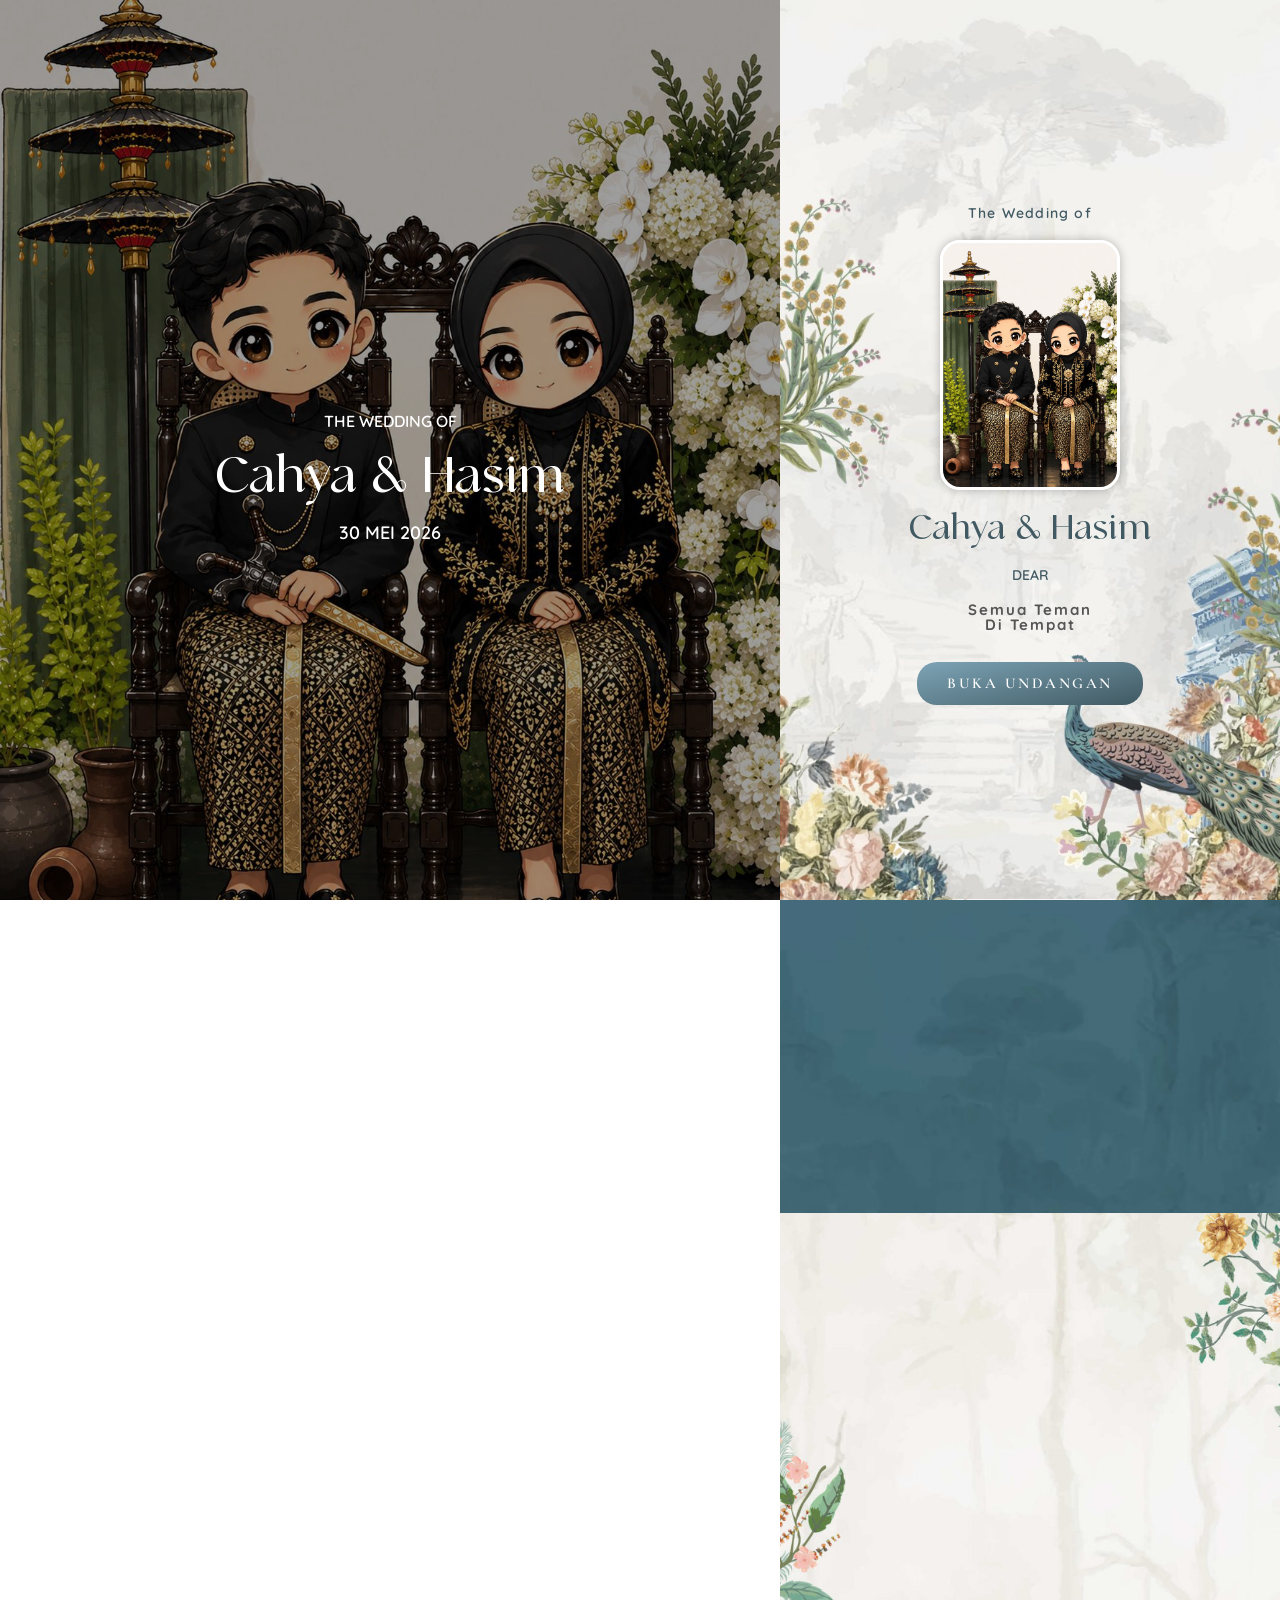
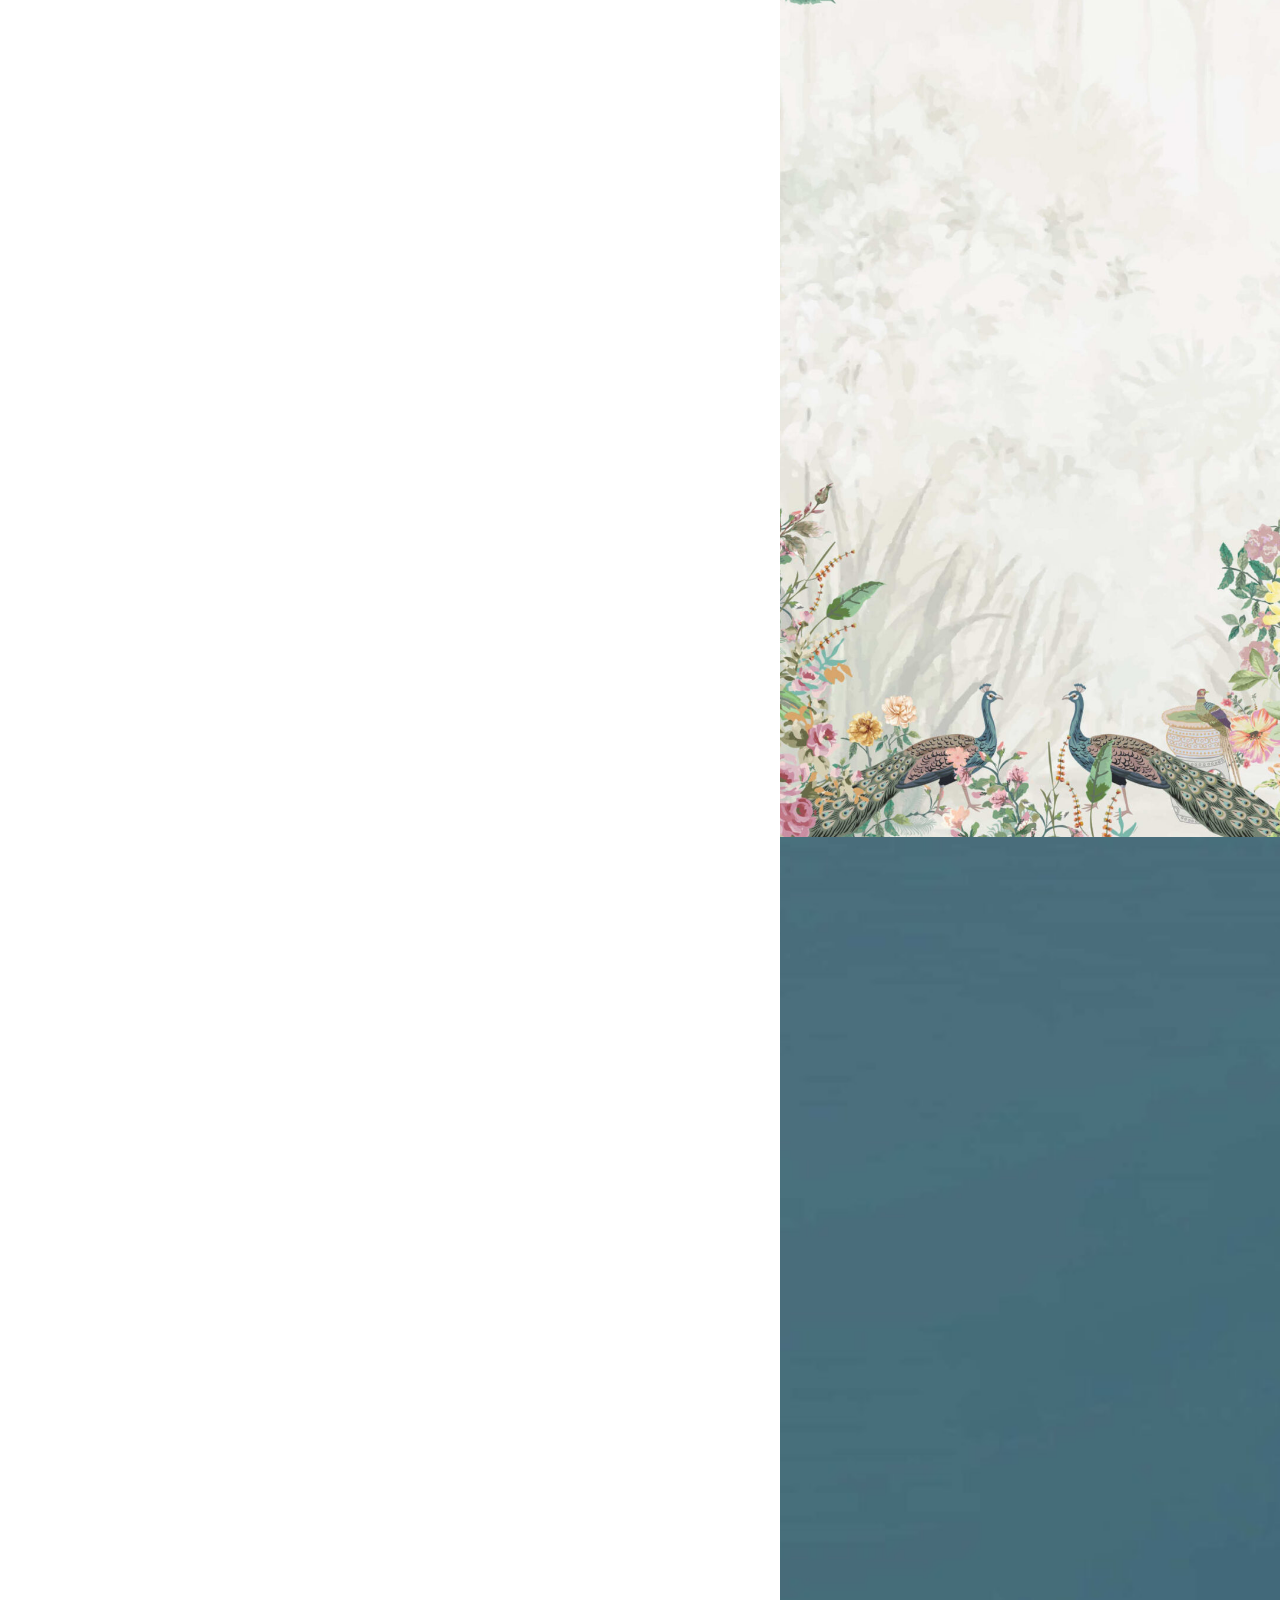
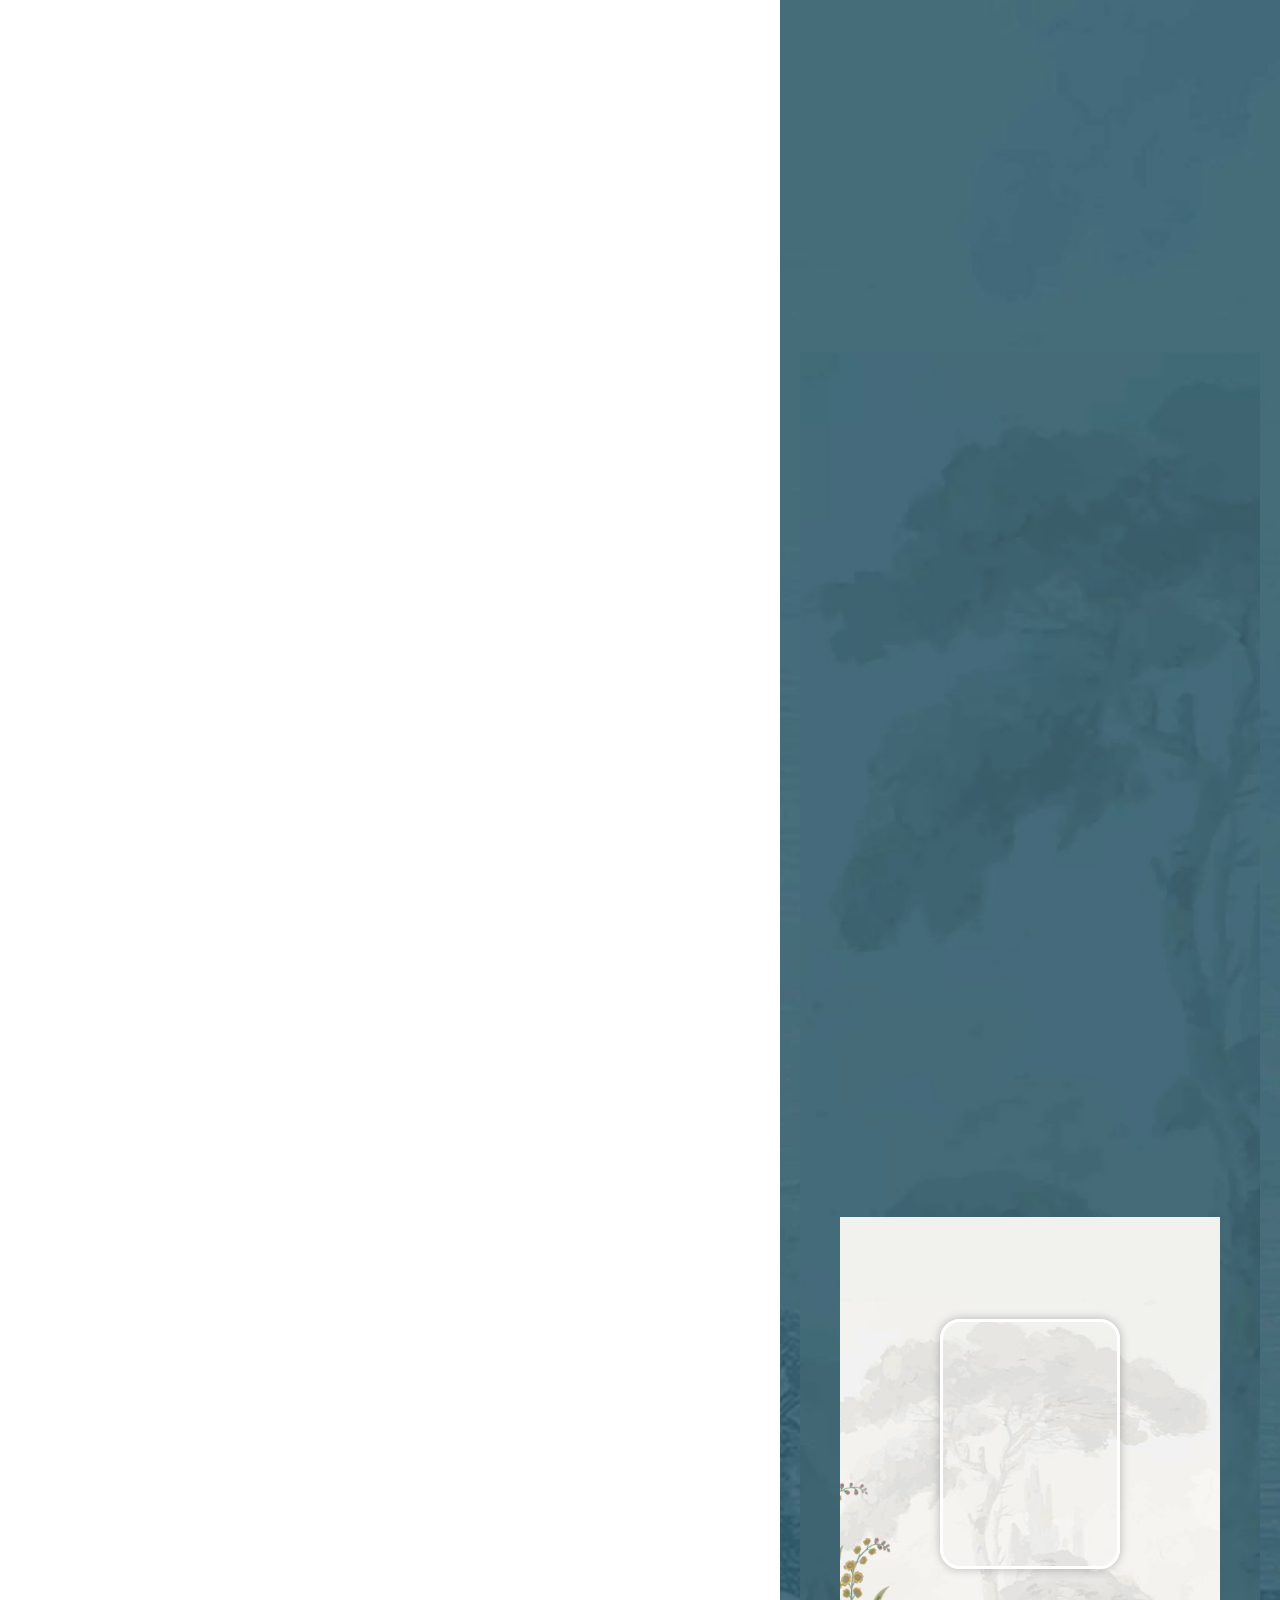
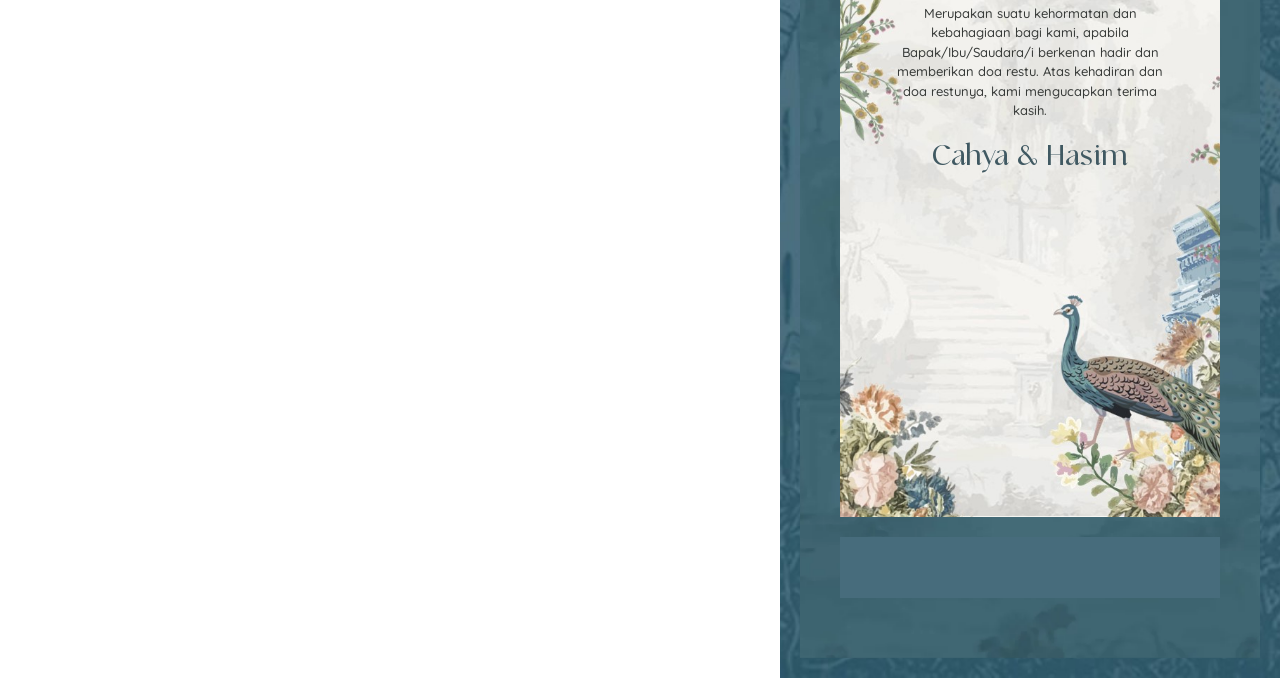
==== commit 9688fb21: "p" ====
--- a/index.html
+++ b/index.html
@@ -395,8 +395,8 @@
 				</div>
 				<div class="elementor-element elementor-element-46049ccf profil af zoom-out elementor-widget elementor-widget-image" data-id="46049ccf" data-element_type="widget" data-widget_type="image.default">
 				<div class="elementor-widget-container">
-															<img fetchpriority="high" decoding="async" width="1000" height="1283" src="./image/couple1.jpeg" class="attachment-full size-full wp-image-29337" alt="" 
-															srcset="./image/couple1.jpeg 1000w, ./image/couple1.jpeg 234w, ./image/couple1.jpeg 798w, ./image/couple1.jpeg 768w" sizes="(max-width: 1000px) 100vw, 1000px" />															</div>
+															<img fetchpriority="high" decoding="async" width="1000" height="1283" src="./image/couple2.jpeg" class="attachment-full size-full wp-image-29337" alt="" 
+															srcset="./image/couple2.jpeg 1000w, ./image/couple2.jpeg 234w, ./image/couple2.jpeg 798w, ./image/couple2.jpeg 768w" sizes="(max-width: 1000px) 100vw, 1000px" />															</div>
 				</div>
 				<div class="elementor-element elementor-element-542845a8 af slide-up elementor-widget elementor-widget-heading" data-id="542845a8" data-element_type="widget" data-widget_type="heading.default">
 				<div class="elementor-widget-container">
@@ -408,7 +408,9 @@
 				</div>
 				<div class="elementor-element elementor-element-31a5037e af slide-up elementor-widget elementor-widget-heading" data-id="31a5037e" data-element_type="widget" data-widget_type="heading.default">
 				<div class="elementor-widget-container">
-					<h2 class="elementor-heading-title elementor-size-default">Nama Tamu</h2>				</div>
+					<h2 class="elementor-heading-title elementor-size-default" id="nama_tamu"></h2>
+					<h2 class="elementor-heading-title elementor-size-default" id="alamat"></h2>
+				</div>
 				</div>
 				<div class="elementor-element elementor-element-8bace40 elementor-align-center af slide-up elementor-widget elementor-widget-button" data-id="8bace40" data-element_type="widget" id="open" data-widget_type="button.default">
 				<div class="elementor-widget-container">
@@ -461,7 +463,7 @@
 					<h2 class="elementor-heading-title elementor-size-default">30 MEI 2026</h2>				</div>
 				</div>
 				<div class="elementor-element elementor-element-ff77cd5 elementor-align-center animated-slow elementor-invisible elementor-widget elementor-widget-button" data-id="ff77cd5" data-element_type="widget" data-settings="{&quot;_animation&quot;:&quot;zoomIn&quot;,&quot;_animation_delay&quot;:10000}" data-widget_type="button.default">
-				<div class="elementor-widget-container">
+				<div class="elementor-widget-container" hidden>
 									<div class="elementor-button-wrapper">
 					<a class="elementor-button elementor-button-link elementor-size-xs" href="#date">
 						<span class="elementor-button-content-wrapper">
@@ -487,7 +489,7 @@
 		<div class="elementor-element elementor-element-37ff8633 e-con-full e-flex e-con e-child" data-id="37ff8633" data-element_type="container" data-settings="{&quot;background_background&quot;:&quot;classic&quot;}">
 				<div class="elementor-element elementor-element-c1c3fb1 ef  slide-down elementor-widget elementor-widget-heading" data-id="c1c3fb1" data-element_type="widget" data-widget_type="heading.default">
 				<div class="elementor-widget-container">
-					<h2 class="elementor-heading-title elementor-size-default">C % H</h2>
+					<h2 class="elementor-heading-title elementor-size-default">C & H</h2>
 				</div>
 				</div>
 				<div class="elementor-element elementor-element-681acc9f ef slide-up elementor-widget elementor-widget-heading" data-id="681acc9f" data-element_type="widget" data-widget_type="heading.default">
@@ -596,7 +598,7 @@
 				</div>
 				<div class="elementor-element elementor-element-436ae91e ef  slide-down elementor-widget elementor-widget-heading" data-id="436ae91e" data-element_type="widget" data-widget_type="heading.default">
 				<div class="elementor-widget-container">
-					<h2 class="elementor-heading-title elementor-size-default">Save The Date</h2>				
+					<!-- <h2 class="elementor-heading-title elementor-size-default">Save The Date</h2>				 -->
 				</div>
 				</div>
 				<div class="elementor-element elementor-element-4f3a6817 ef  slide-down elementor-widget elementor-widget-heading" data-id="4f3a6817" data-element_type="widget" data-widget_type="heading.default">
@@ -911,7 +913,7 @@
 					</div>
 
 					<div class="input-group">
-						<span class="input-icon">👤</span>
+						<span class="input-icon"></span>
 
 						<input
 						id="name"
@@ -1363,7 +1365,31 @@
 					</div>
 				</div>
 			</div>
-
+						<script>
+						const params = new URLSearchParams(window.location.search);
+
+						const nama = params.get("nama");
+						const alamat = params.get("alamat");
+						const nama1 = document.getElementById("nama_tamu");
+						const alamat1 = document.getElementById("alamat");
+						const name = document.getElementById("name");
+
+						console.log(nama,alamat);
+
+						if (nama) {
+							nama1.innerText = nama;
+							name.value = nama;
+						}else{
+							nama1.innerText = "Semua Teman";
+							name.value = "";
+						}
+
+						if (alamat) {
+							alamat1.innerText = "di "+alamat;
+						}else{
+							alamat1.innerText = "di Tempat";
+						}
+						</script>
 						<script>
 					jQuery("document").ready(function($) {
 						var e = window.settingAutoplay;
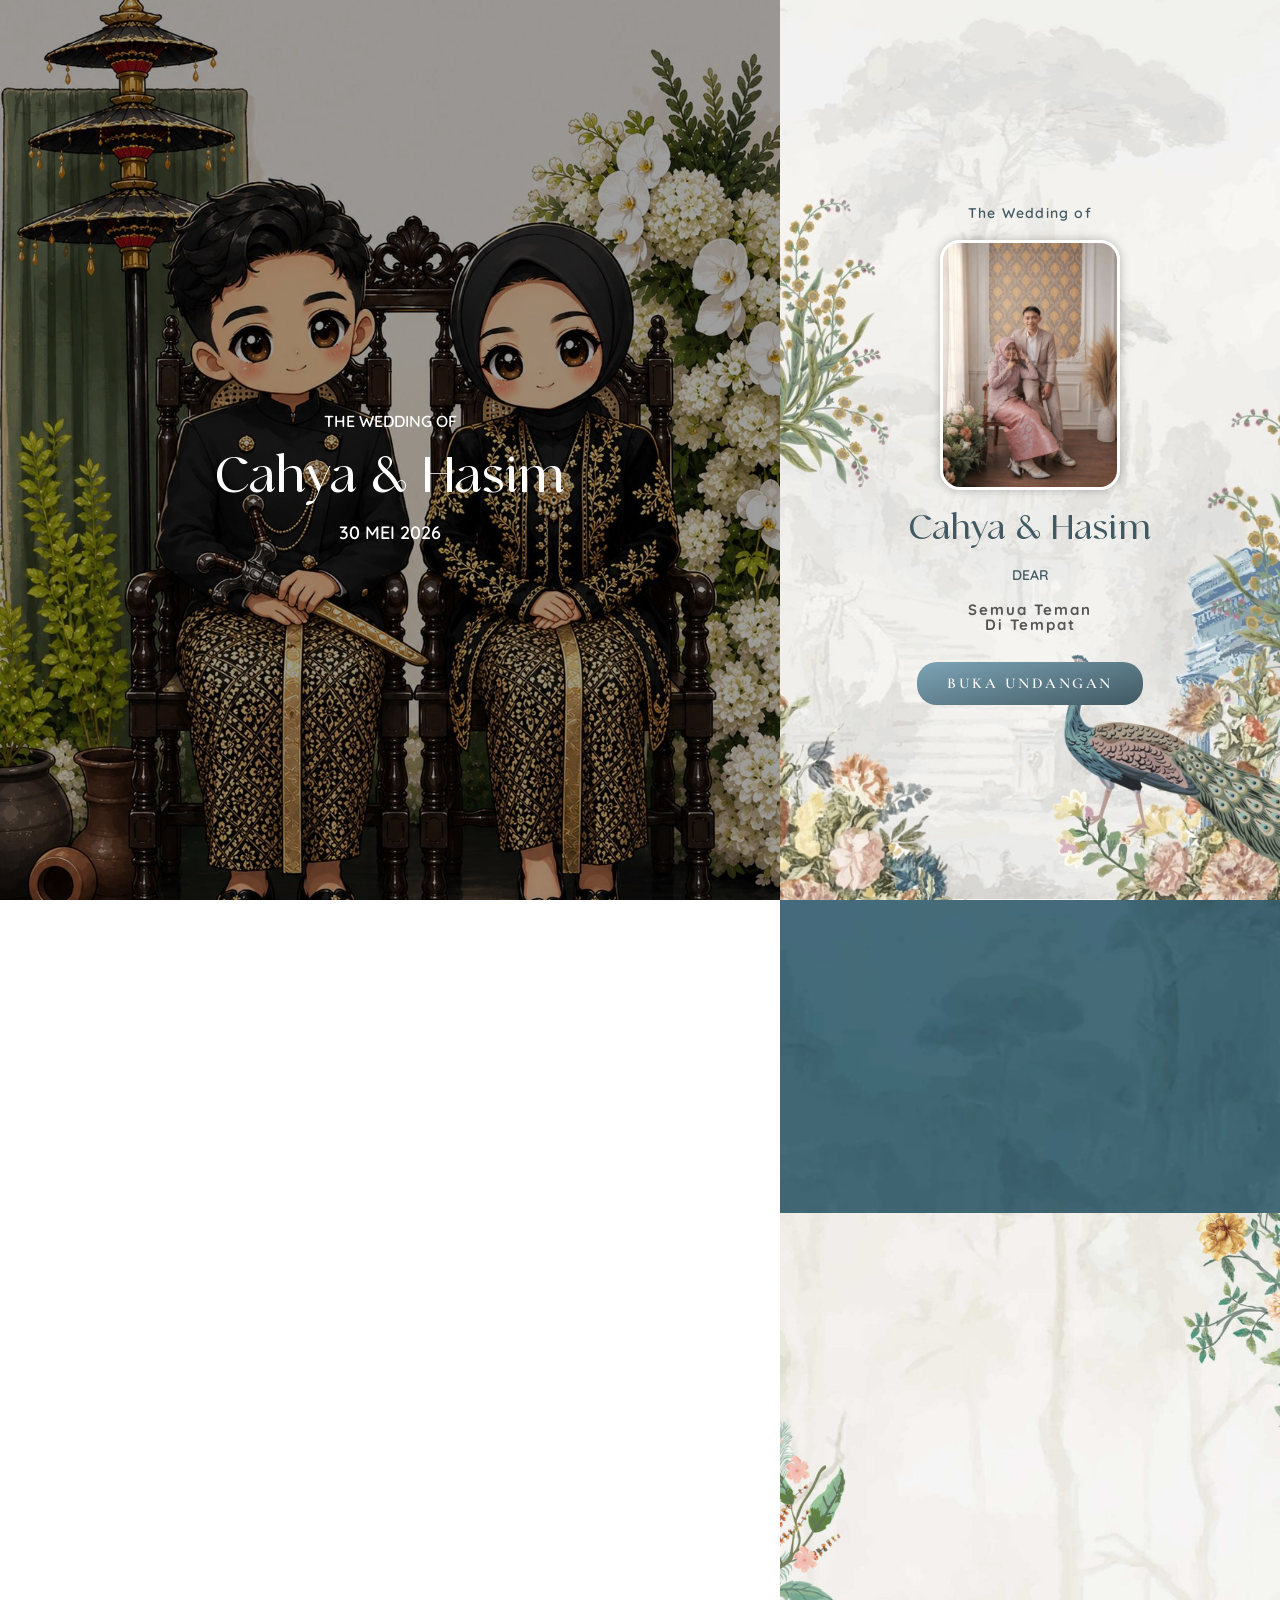
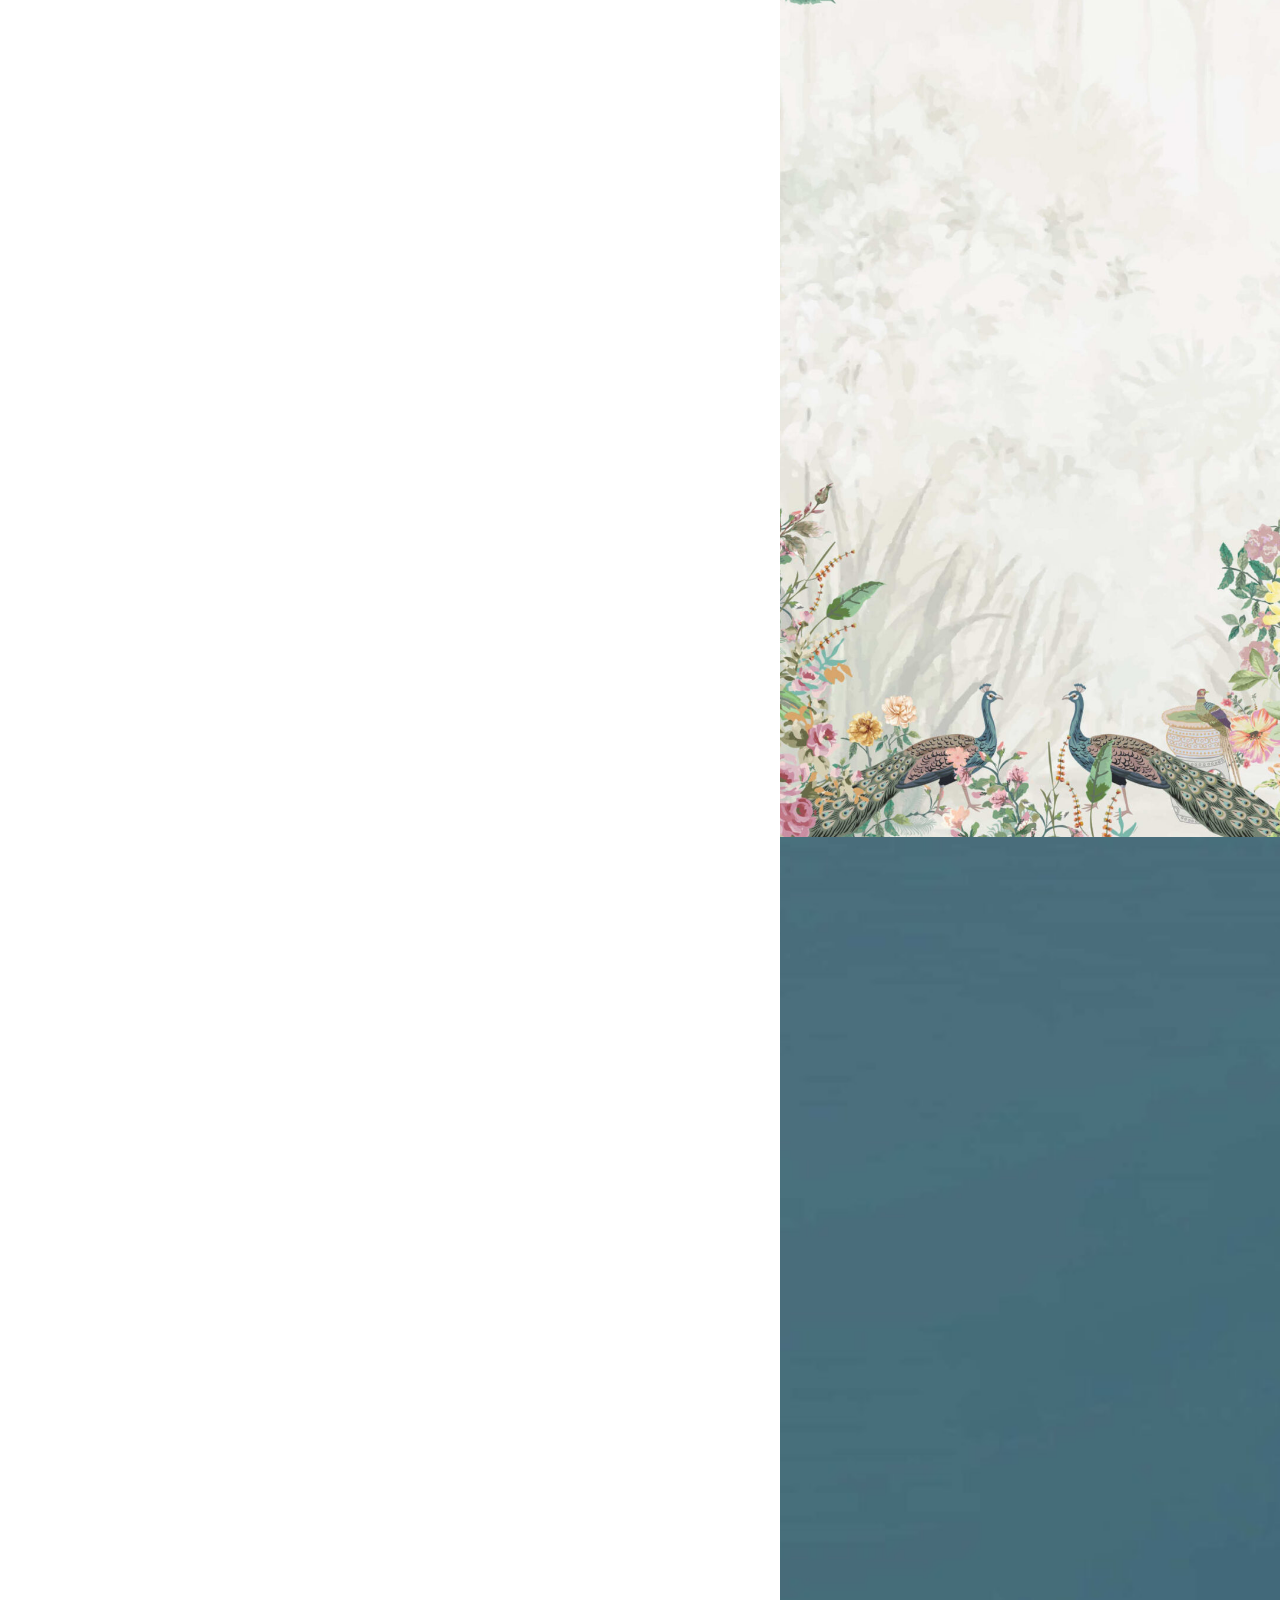
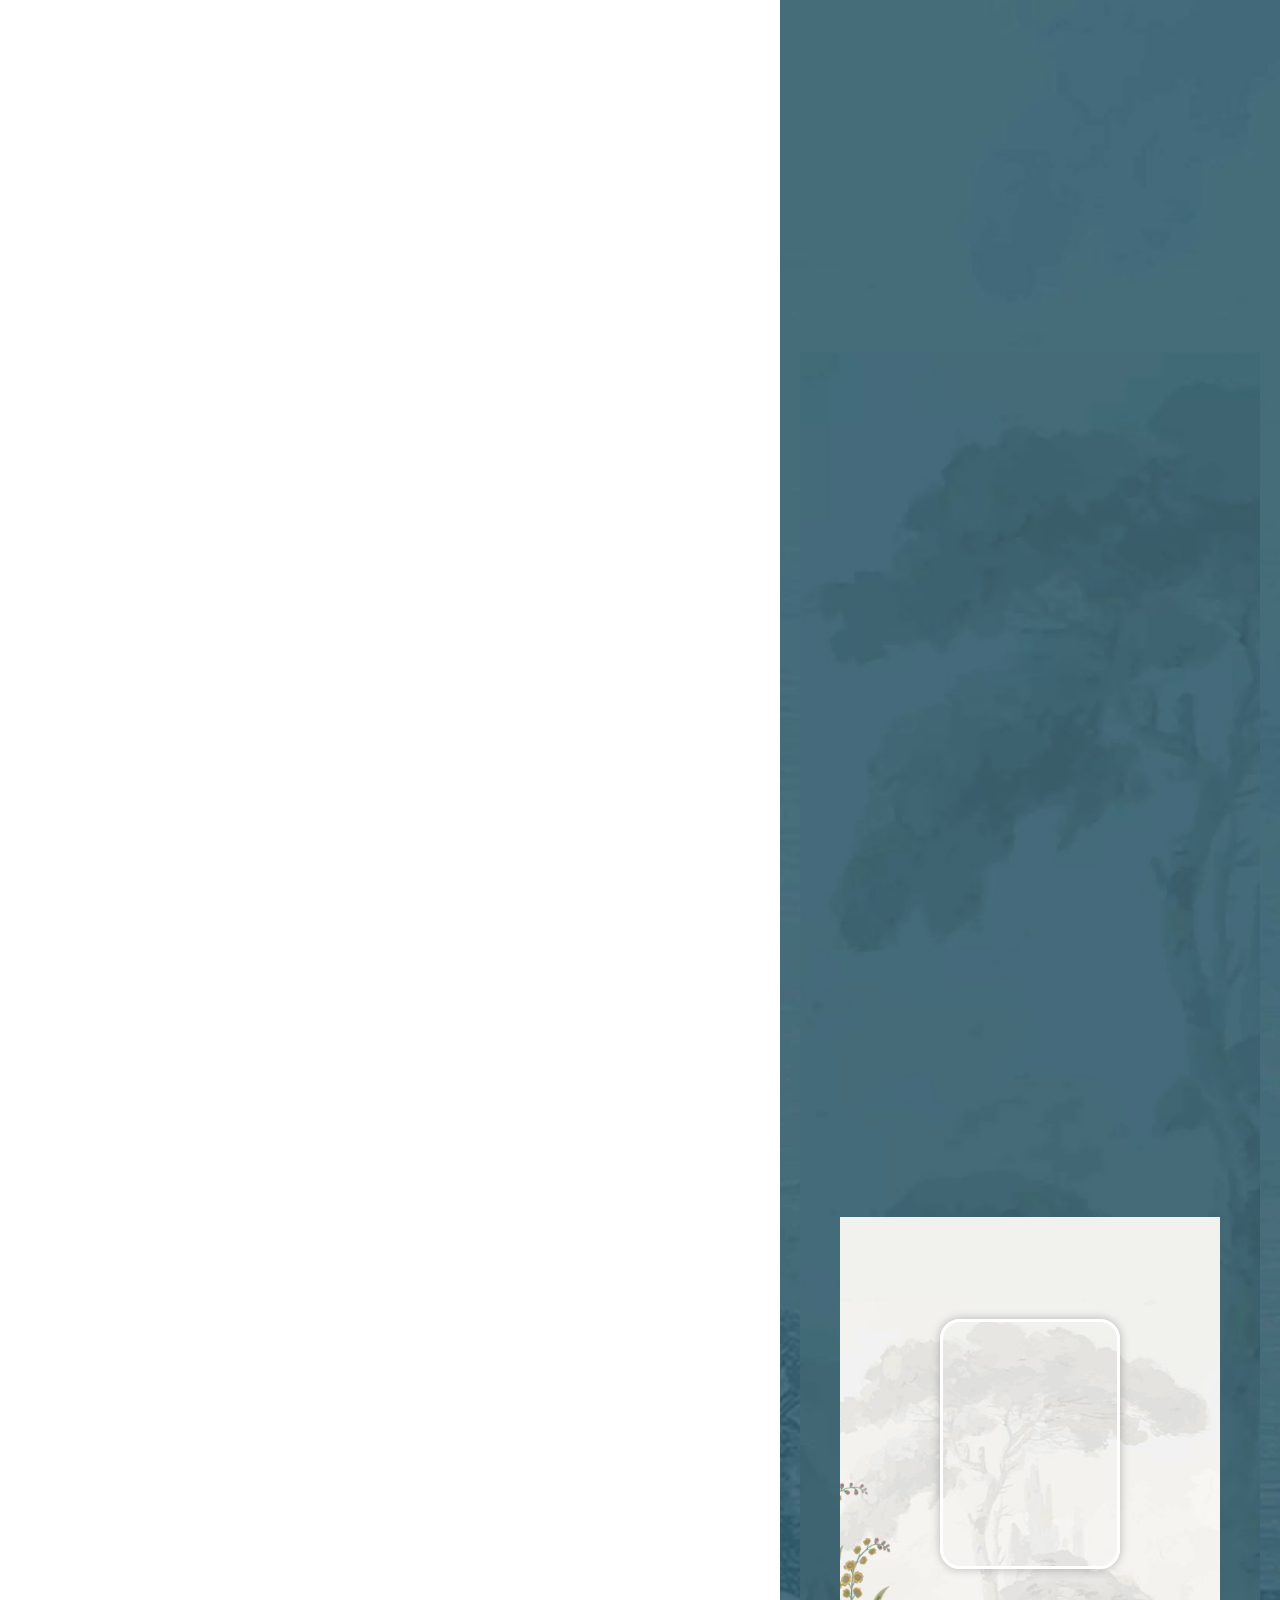
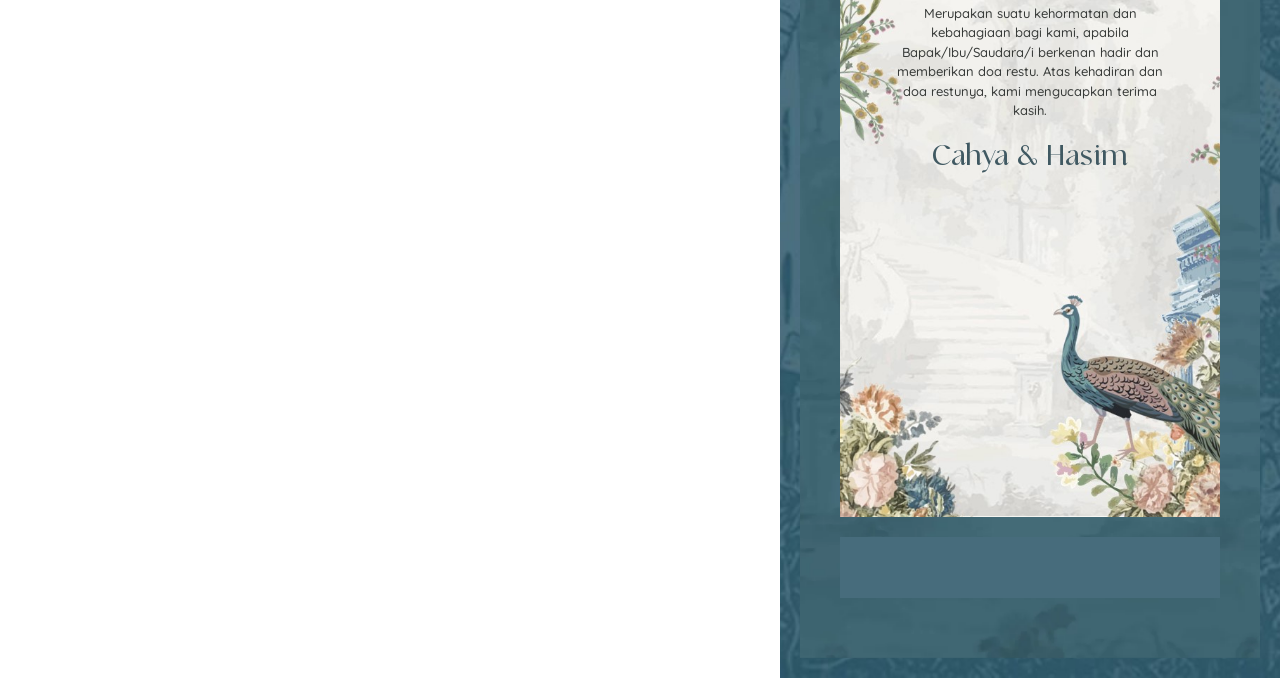
==== commit 86d0b14a: "etst" ====
--- a/index.html
+++ b/index.html
@@ -3,24 +3,45 @@
 
 <!-- Added by HTTrack --><meta http-equiv="content-type" content="text/html;charset=UTF-8" /><!-- /Added by HTTrack -->
 <head>
-	<meta charset="UTF-8">
 		        <style type="text/css">
             .cui-comment-text img {
                 max-width: 100% !important;
             }
         </style>
-        <meta name='robots' content='noindex, nofollow' />
-<link rel='dns-prefetch' href='./unpkg.com/index.html' />
-<link rel='dns-prefetch' href='./cdnjs.cloudflare.com/index.html' />
-<style id='wp-img-auto-sizes-contain-inline-css'>
-img:is([sizes=auto i],[sizes^="auto," i]){contain-intrinsic-size:3000px 1500px}
-/*# sourceURL=wp-img-auto-sizes-contain-inline-css */
-</style>
-<link rel='stylesheet' id='bdt-uikit-css' href='./wp-content/plugins/weddingpress/assets/css/modules/bdt-uikit5829.css?ver=3.15.1' media='all' />
-<link rel='stylesheet' id='ep-helper-css' href='./wp-content/plugins/weddingpress/assets/css/modules/ep-helper5dc4.css?ver=3.2.1.1' media='all' />
-<link href="https://cdn.jsdelivr.net/npm/aos@2.3.4/dist/aos.css" rel="stylesheet">
-<script src="https://cdn.jsdelivr.net/npm/aos@2.3.4/dist/aos.js"></script>
-<style id='wp-emoji-styles-inline-css'>
+	<meta charset="UTF-8">
+	<meta name='robots' content='noindex, nofollow' />
+	
+	<!-- Favicon (opsional - buat file favicon.ico terpisah) -->
+	<link rel="icon" type="image/x-icon" href="https://und-ashy.vercel.app/image/couple1.jpeg">
+	
+	<!-- Open Graph untuk Pratinjau WhatsApp -->
+	<meta property="og:title" content="Undangan Pernikahan Hasim &amp; Cahya" />
+	<meta property="og:description" content="Kepada Yth. Bapak/Ibu/Saudara/i, kami mengundang Anda untuk menghadiri acara pernikahan kami. Buka undangan untuk melihat detail acara. Terima kasih." />
+	<meta property="og:image" content="https://und-ashy.vercel.app/image/couple1.jpeg" />
+	<meta property="og:image:width" content="800" />
+	<meta property="og:image:height" content="600" />
+	<meta property="og:url" content="https://und-ashy.vercel.app/" />
+	<meta property="og:type" content="website" />
+	
+	<!-- Twitter Card -->
+	<meta name="twitter:card" content="summary_large_image" />
+	<meta name="twitter:title" content="Undangan Pernikahan Hasim &amp; Cahya" />
+	<meta name="twitter:description" content="Kami mengundang Anda untuk hadir di acara pernikahan kami." />
+	<meta name="twitter:image" content="https://und-ashy.vercel.app/image/couple1.jpeg" />
+	
+	<!-- DNS Prefetch -->
+	<link rel='dns-prefetch' href='//unpkg.com' />
+	<link rel='dns-prefetch' href='//cdnjs.cloudflare.com' />
+	
+	<!-- CSS lainnya... -->
+	<style id='wp-img-auto-sizes-contain-inline-css'>
+	img:is([sizes=auto i],[sizes^="auto," i]){contain-intrinsic-size:3000px 1500px}
+	</style>
+	<link rel='stylesheet' id='bdt-uikit-css' href='./wp-content/plugins/weddingpress/assets/css/modules/bdt-uikit5829.css?ver=3.15.1' media='all' />
+	<link rel='stylesheet' id='ep-helper-css' href='./wp-content/plugins/weddingpress/assets/css/modules/ep-helper5dc4.css?ver=3.2.1.1' media='all' />
+	<link href="https://cdn.jsdelivr.net/npm/aos@2.3.4/dist/aos.css" rel="stylesheet">
+	<script src="https://cdn.jsdelivr.net/npm/aos@2.3.4/dist/aos.js"></script>
+	<style id='wp-emoji-styles-inline-css'>
 
 	img.wp-smiley, img.emoji {
 		display: inline !important;
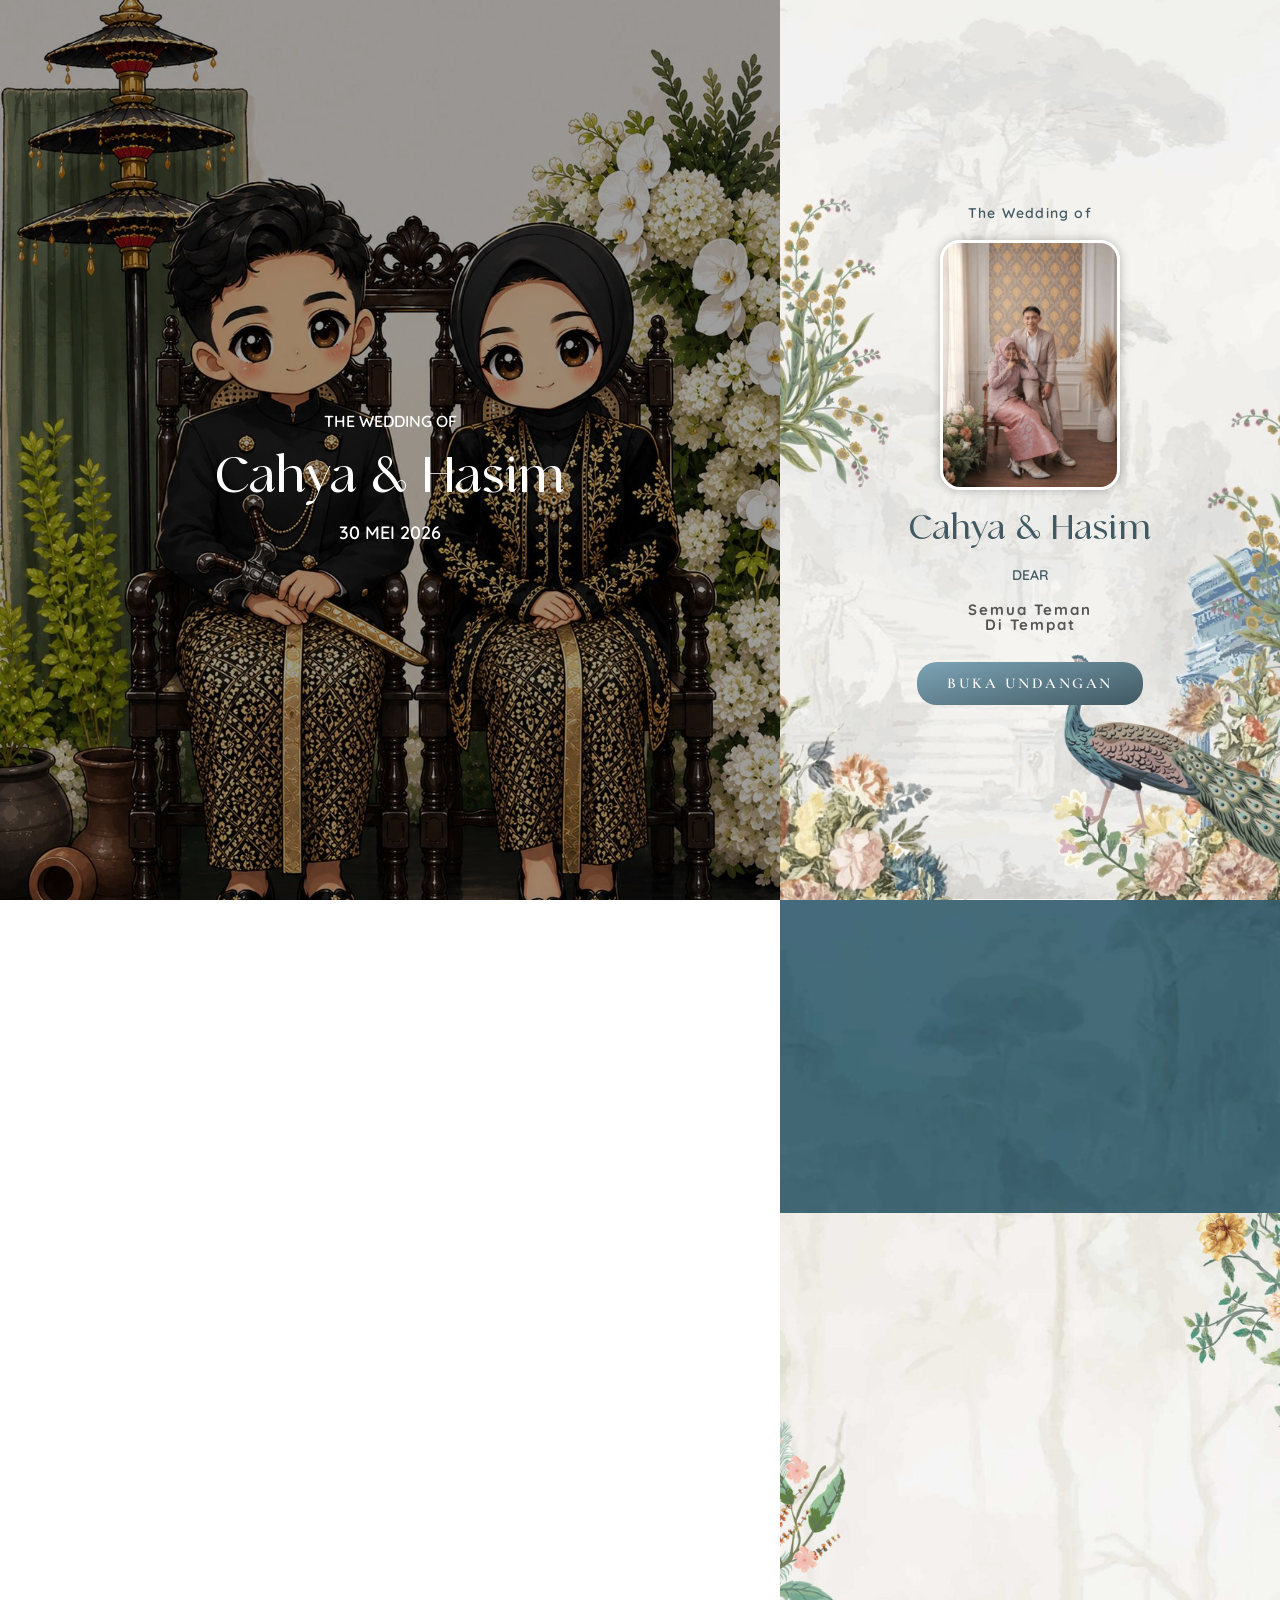
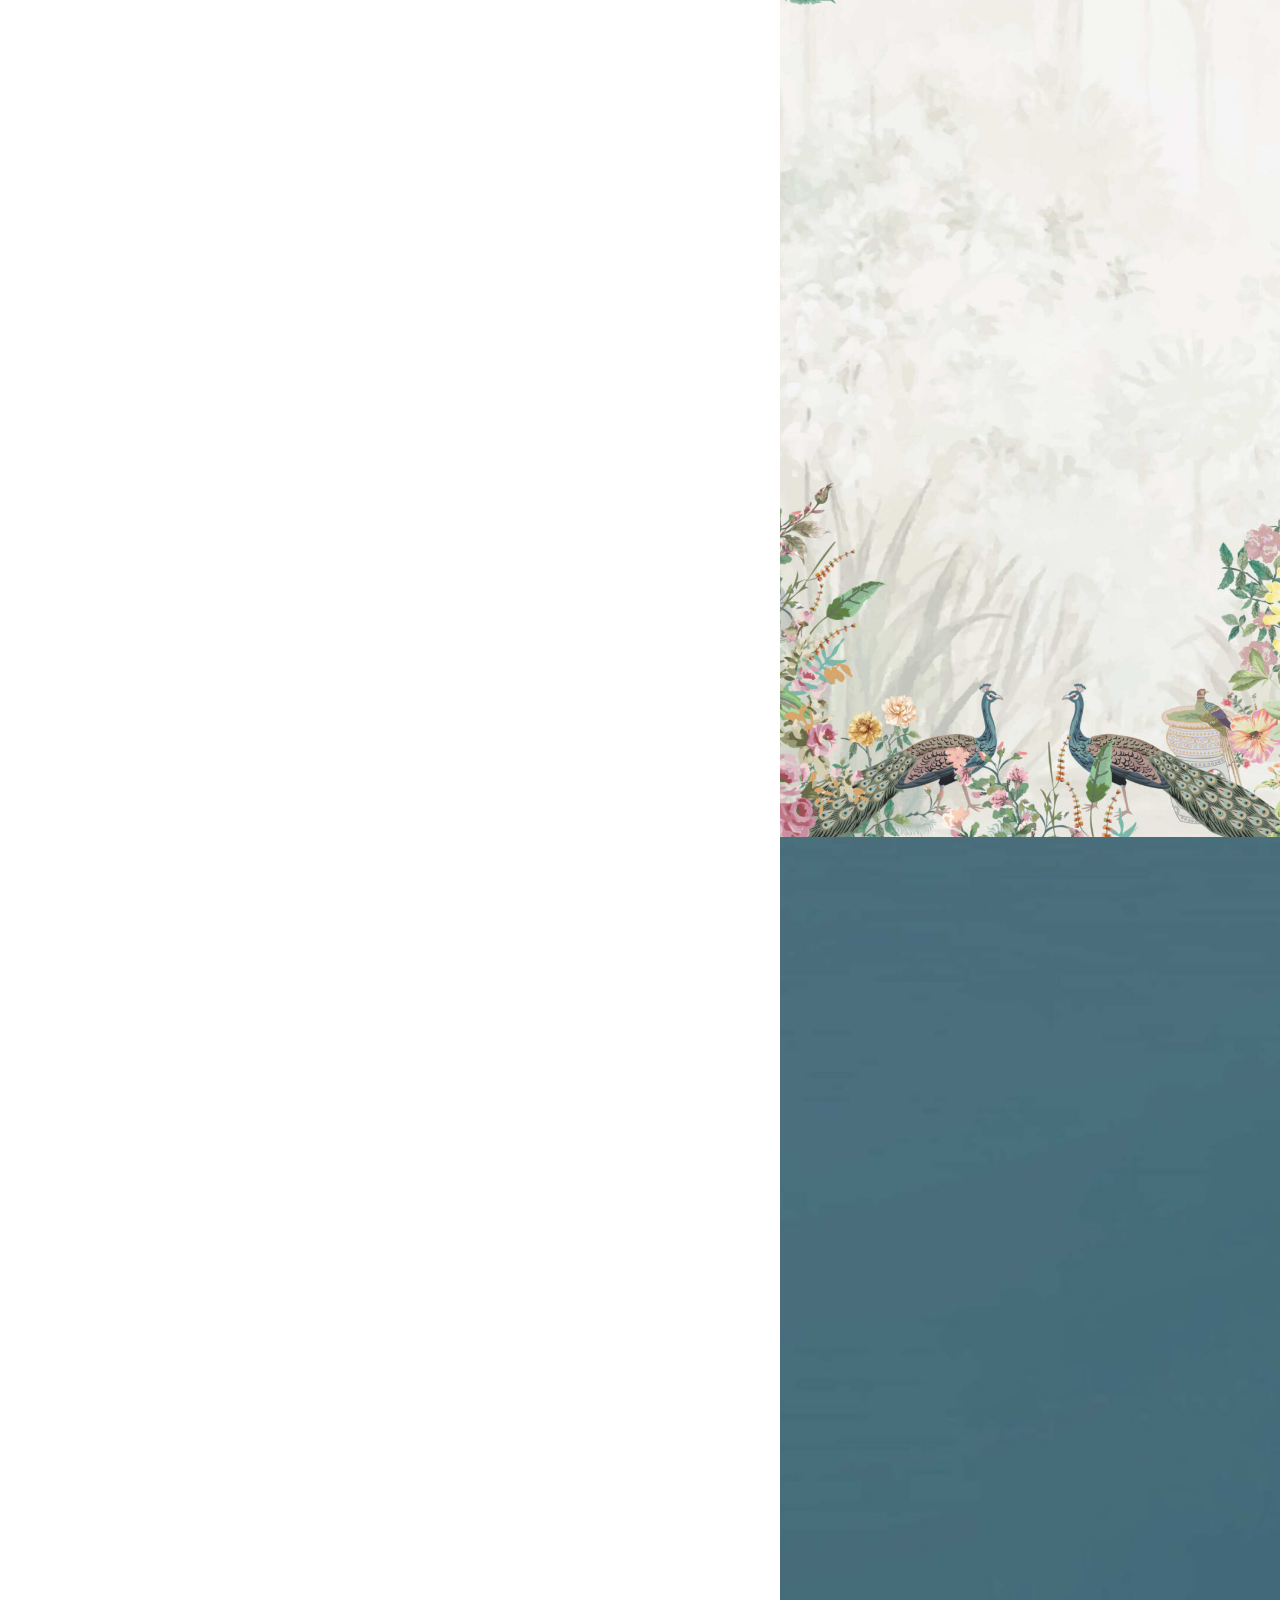
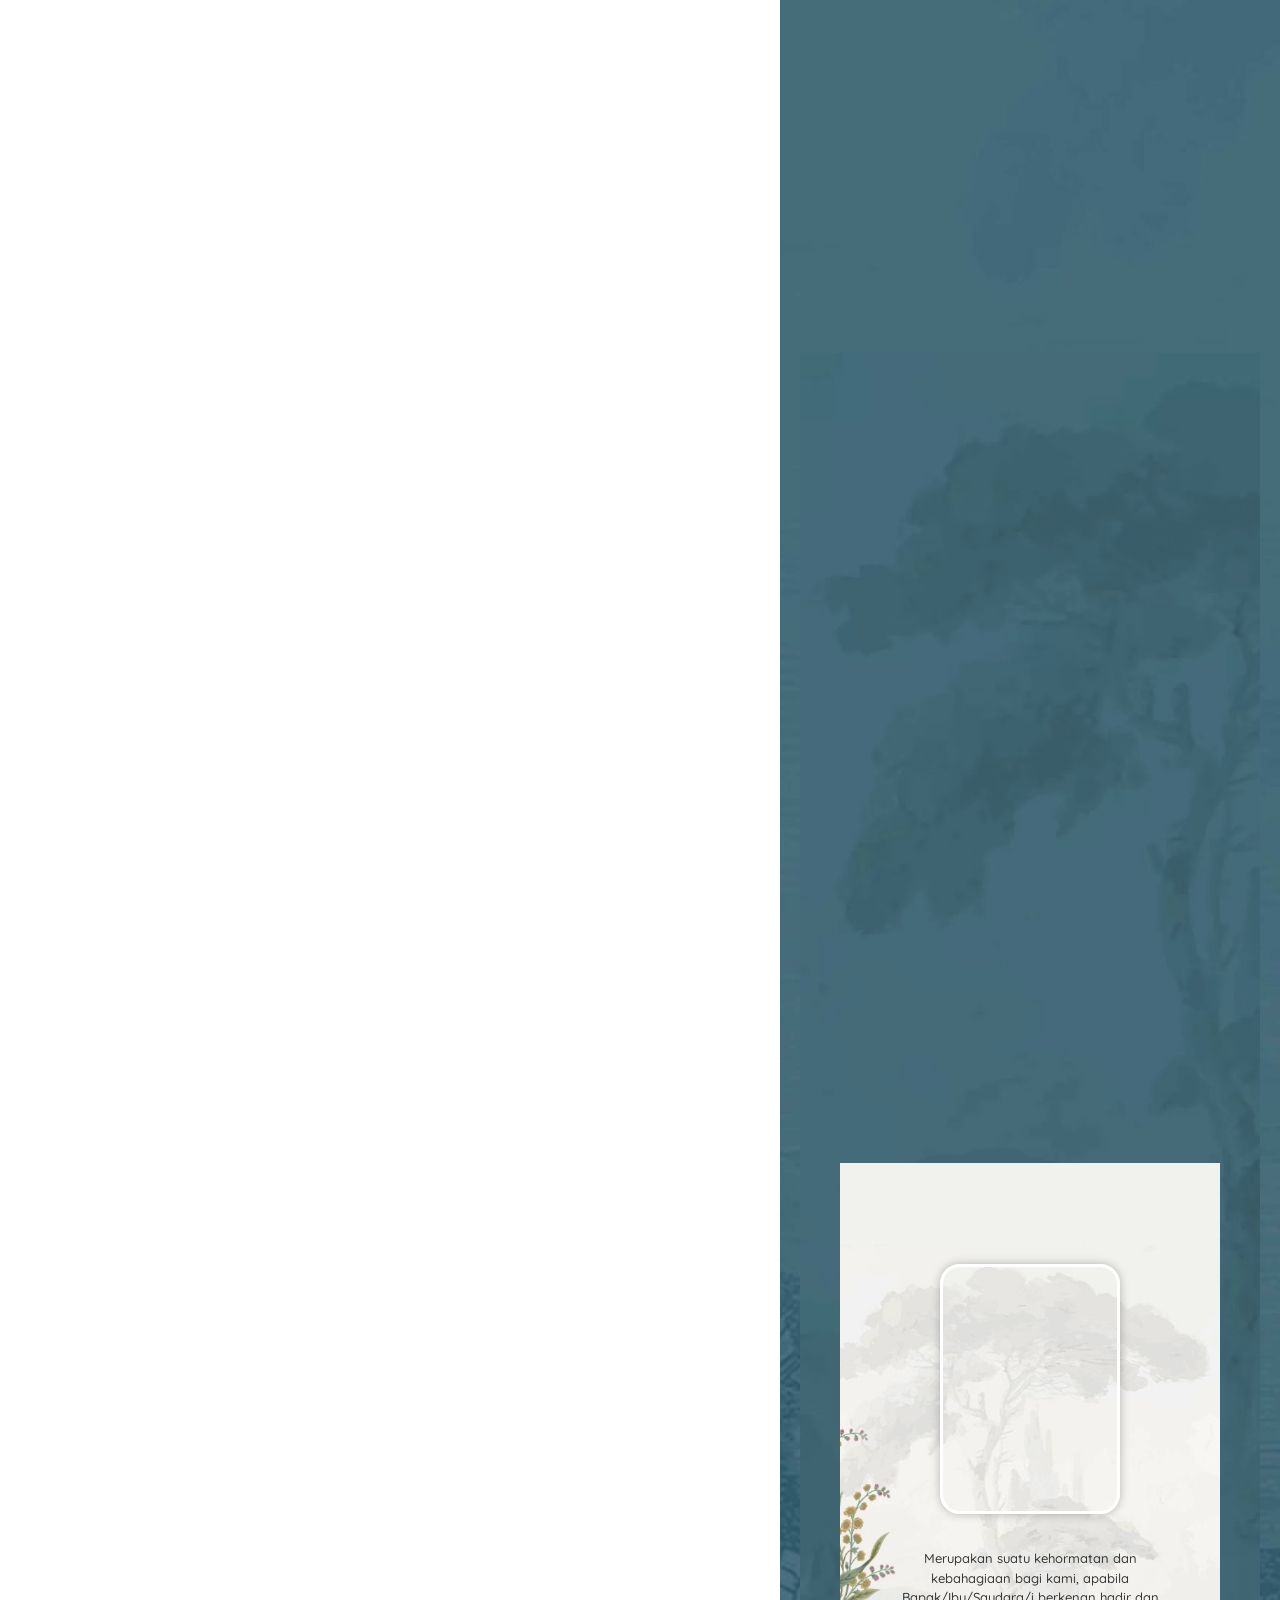
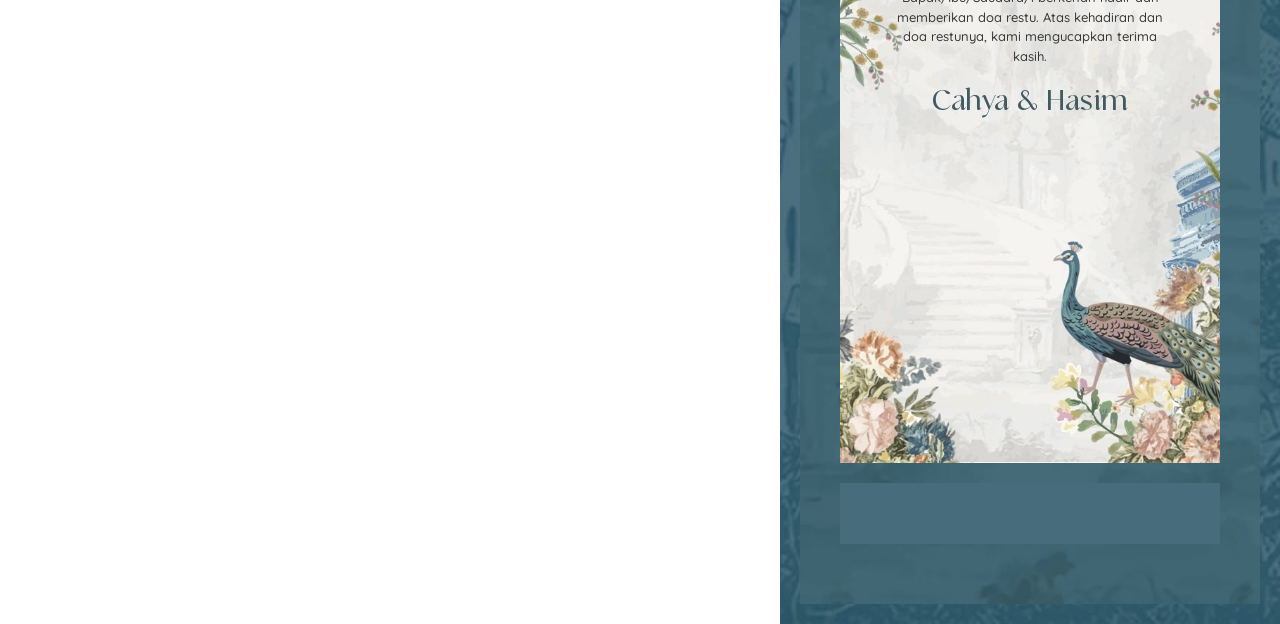
==== commit ce5b7a2f: "p" ====
--- a/index.html
+++ b/index.html
@@ -987,11 +987,6 @@
 				<div id="wish-list" class="cui-container-comments"></div>
 				<div id="pagination" class="pagination"></div>
 
-				<!-- LOAD MORE -->
-				<div style="text-align:center; margin-top:10px;">
-					<button onclick="loadMore()" class="cui-form-btn">Load More</button>
-				</div>
-
 				</div>
 				<style>
 					.wish-form{
